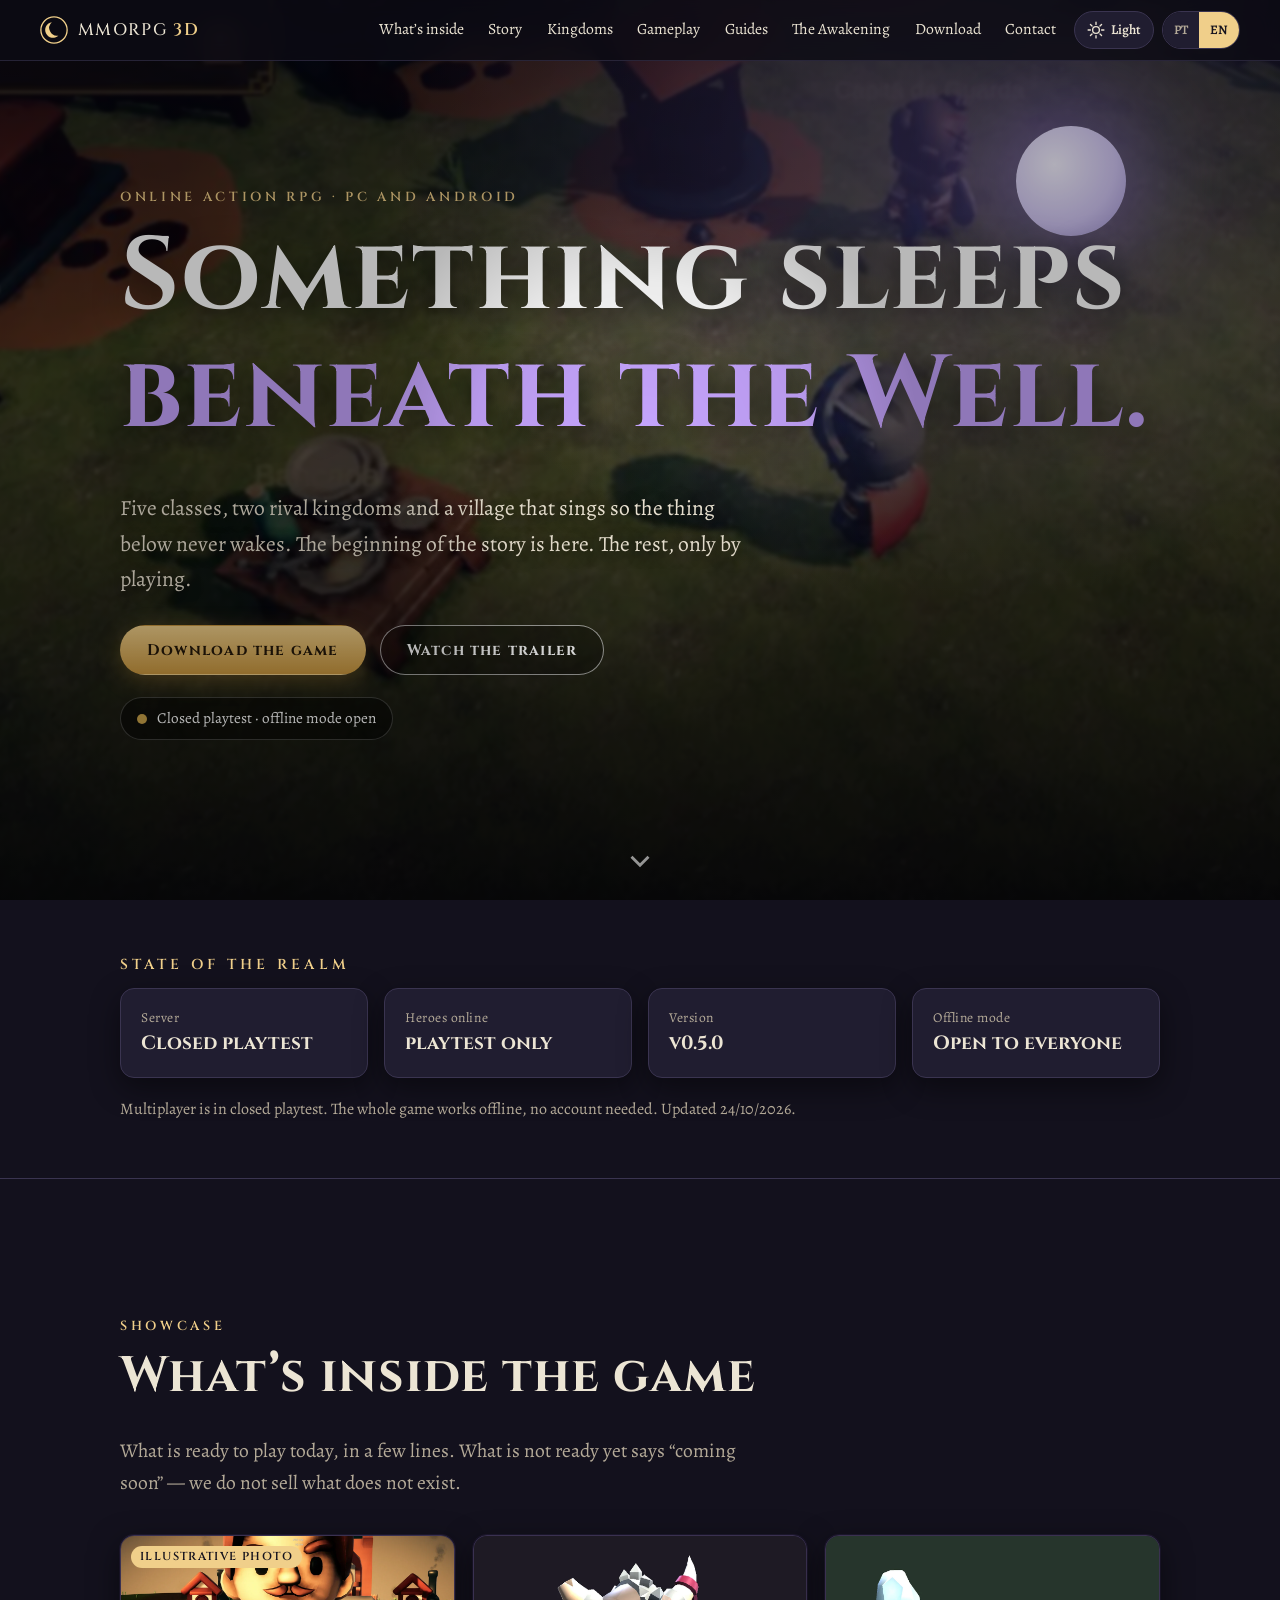
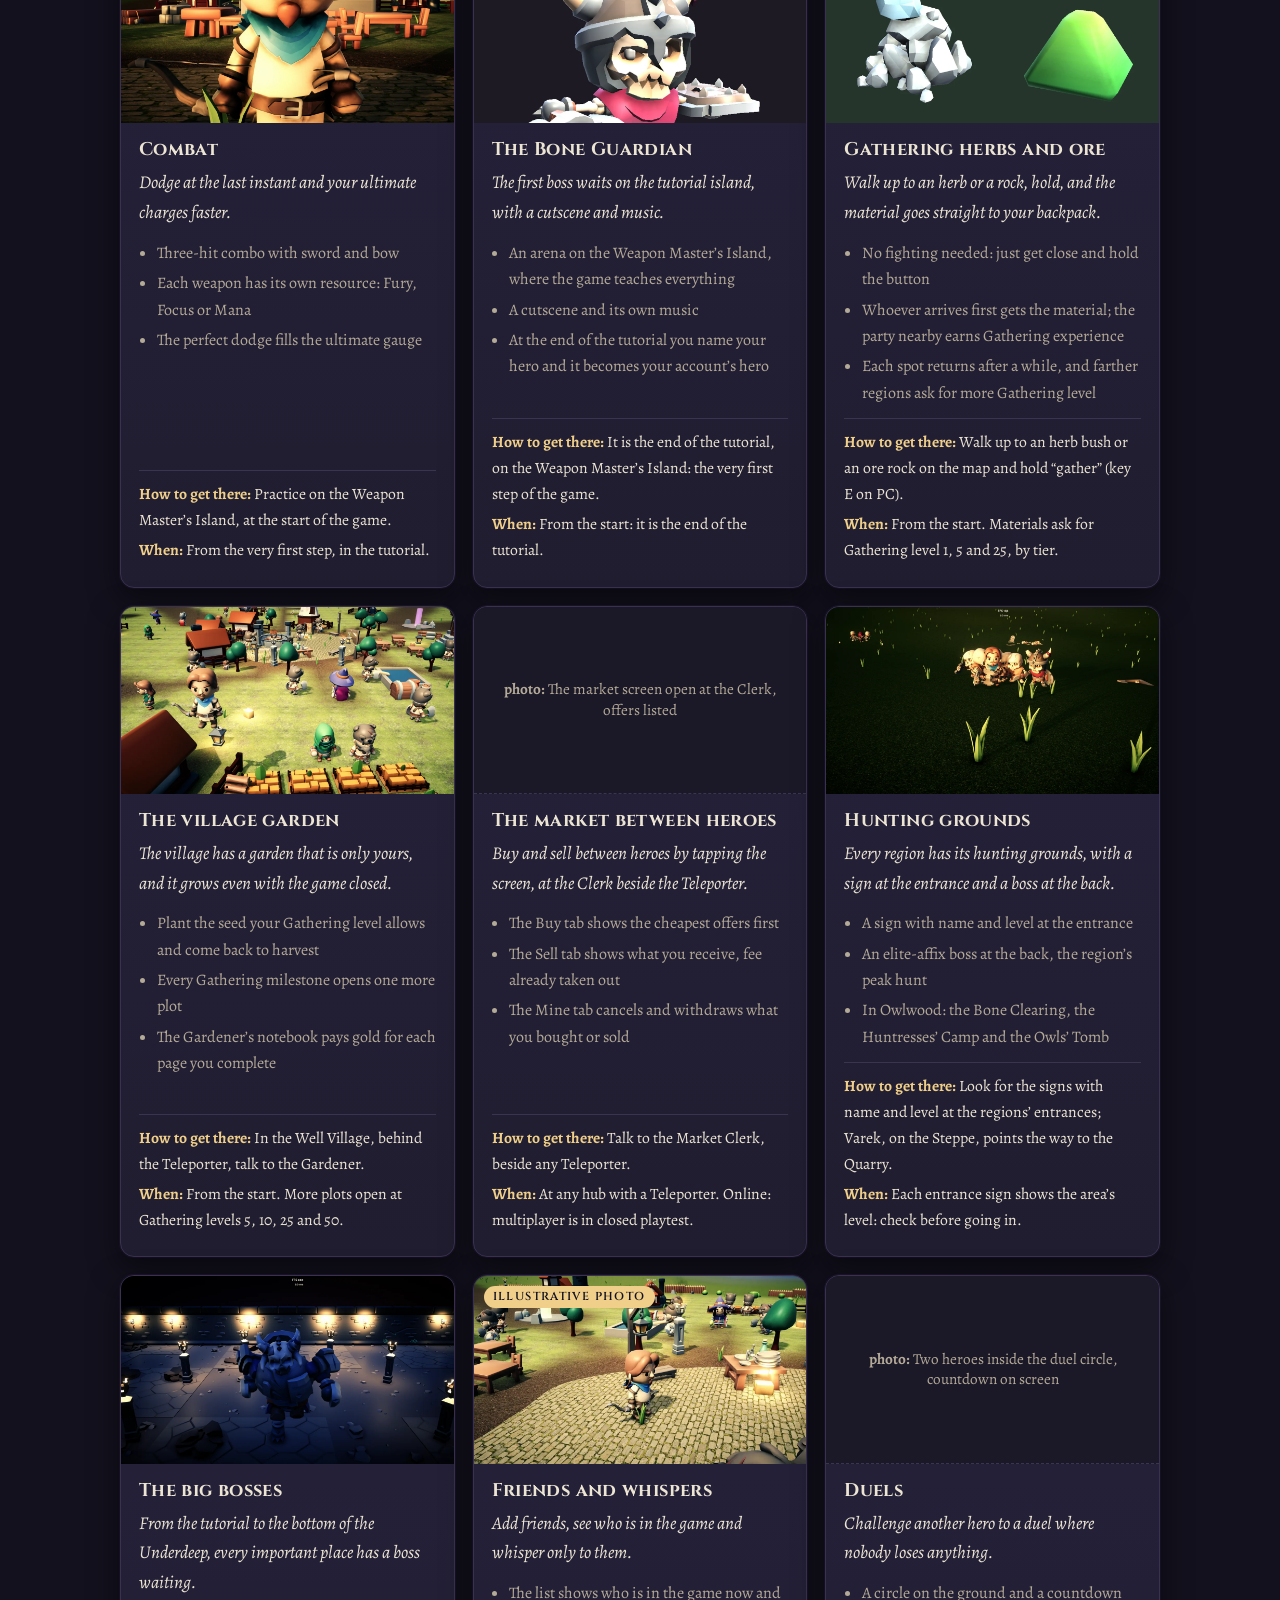
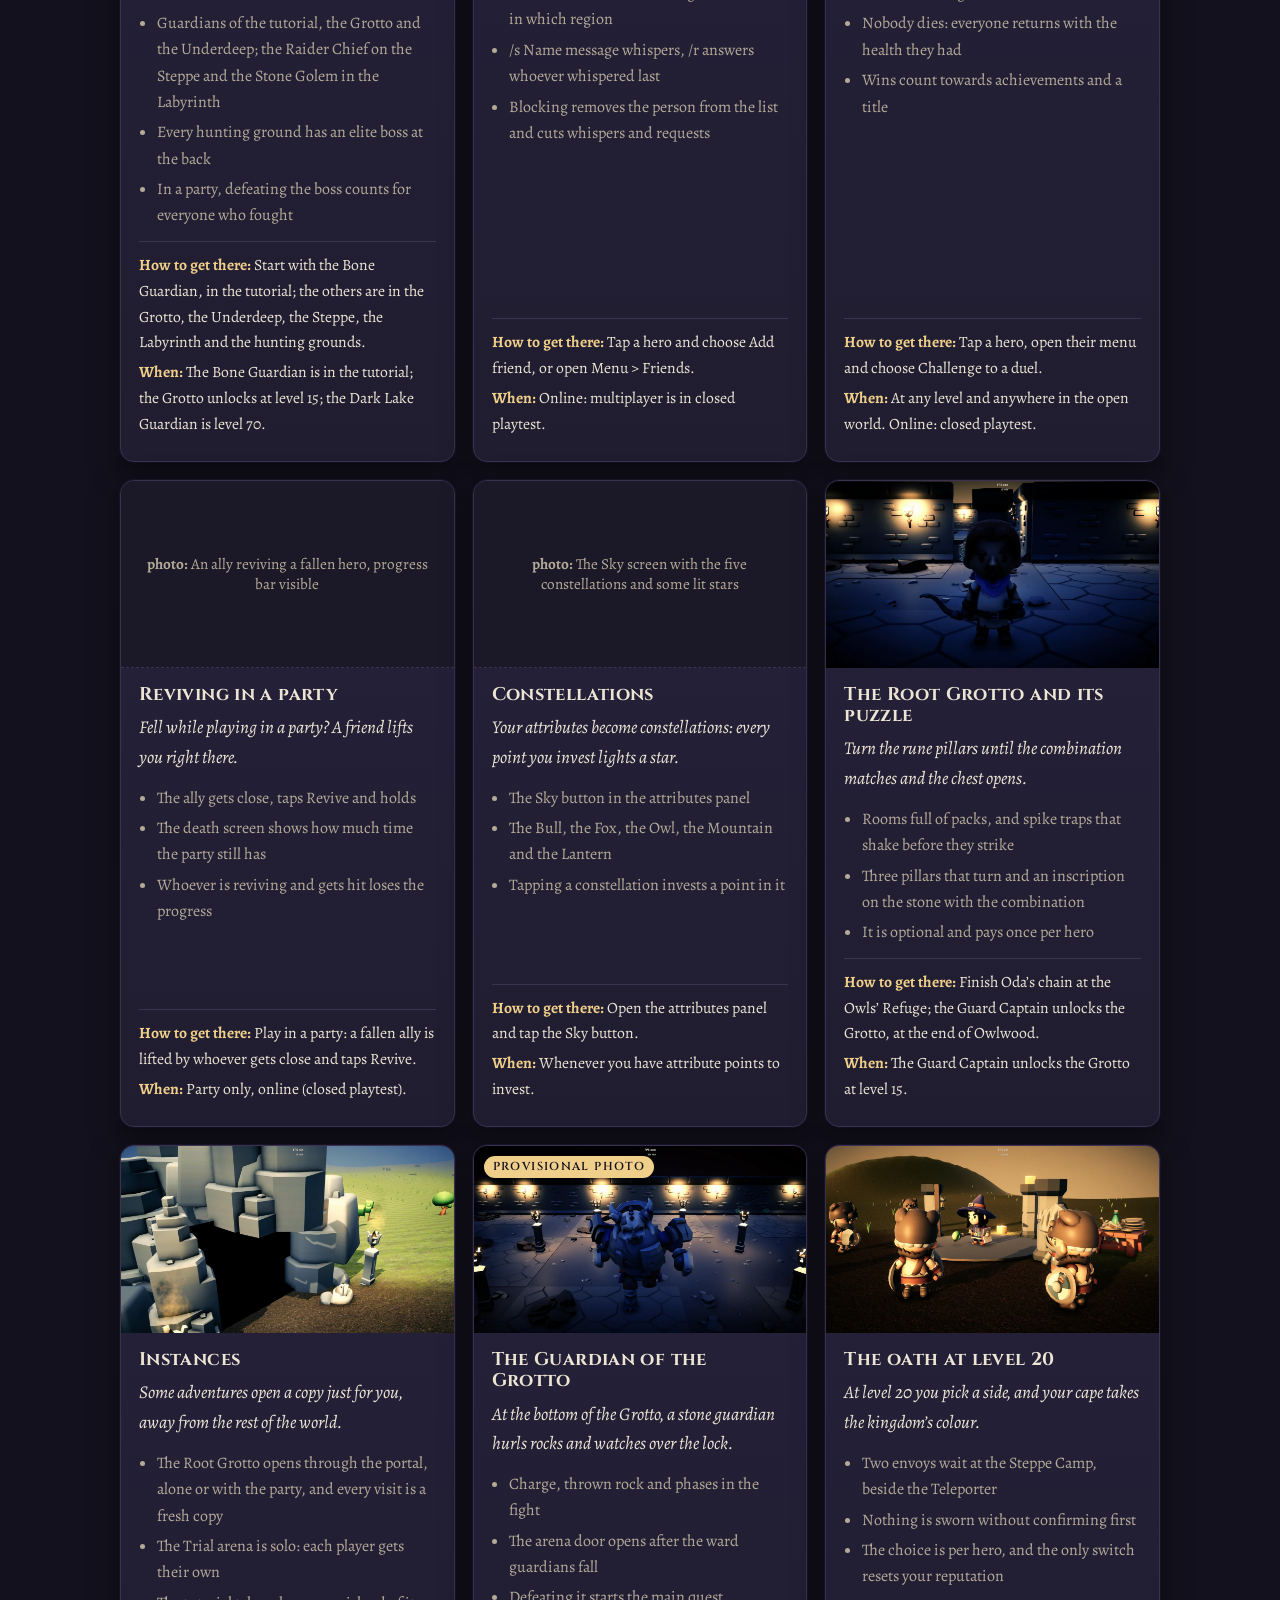
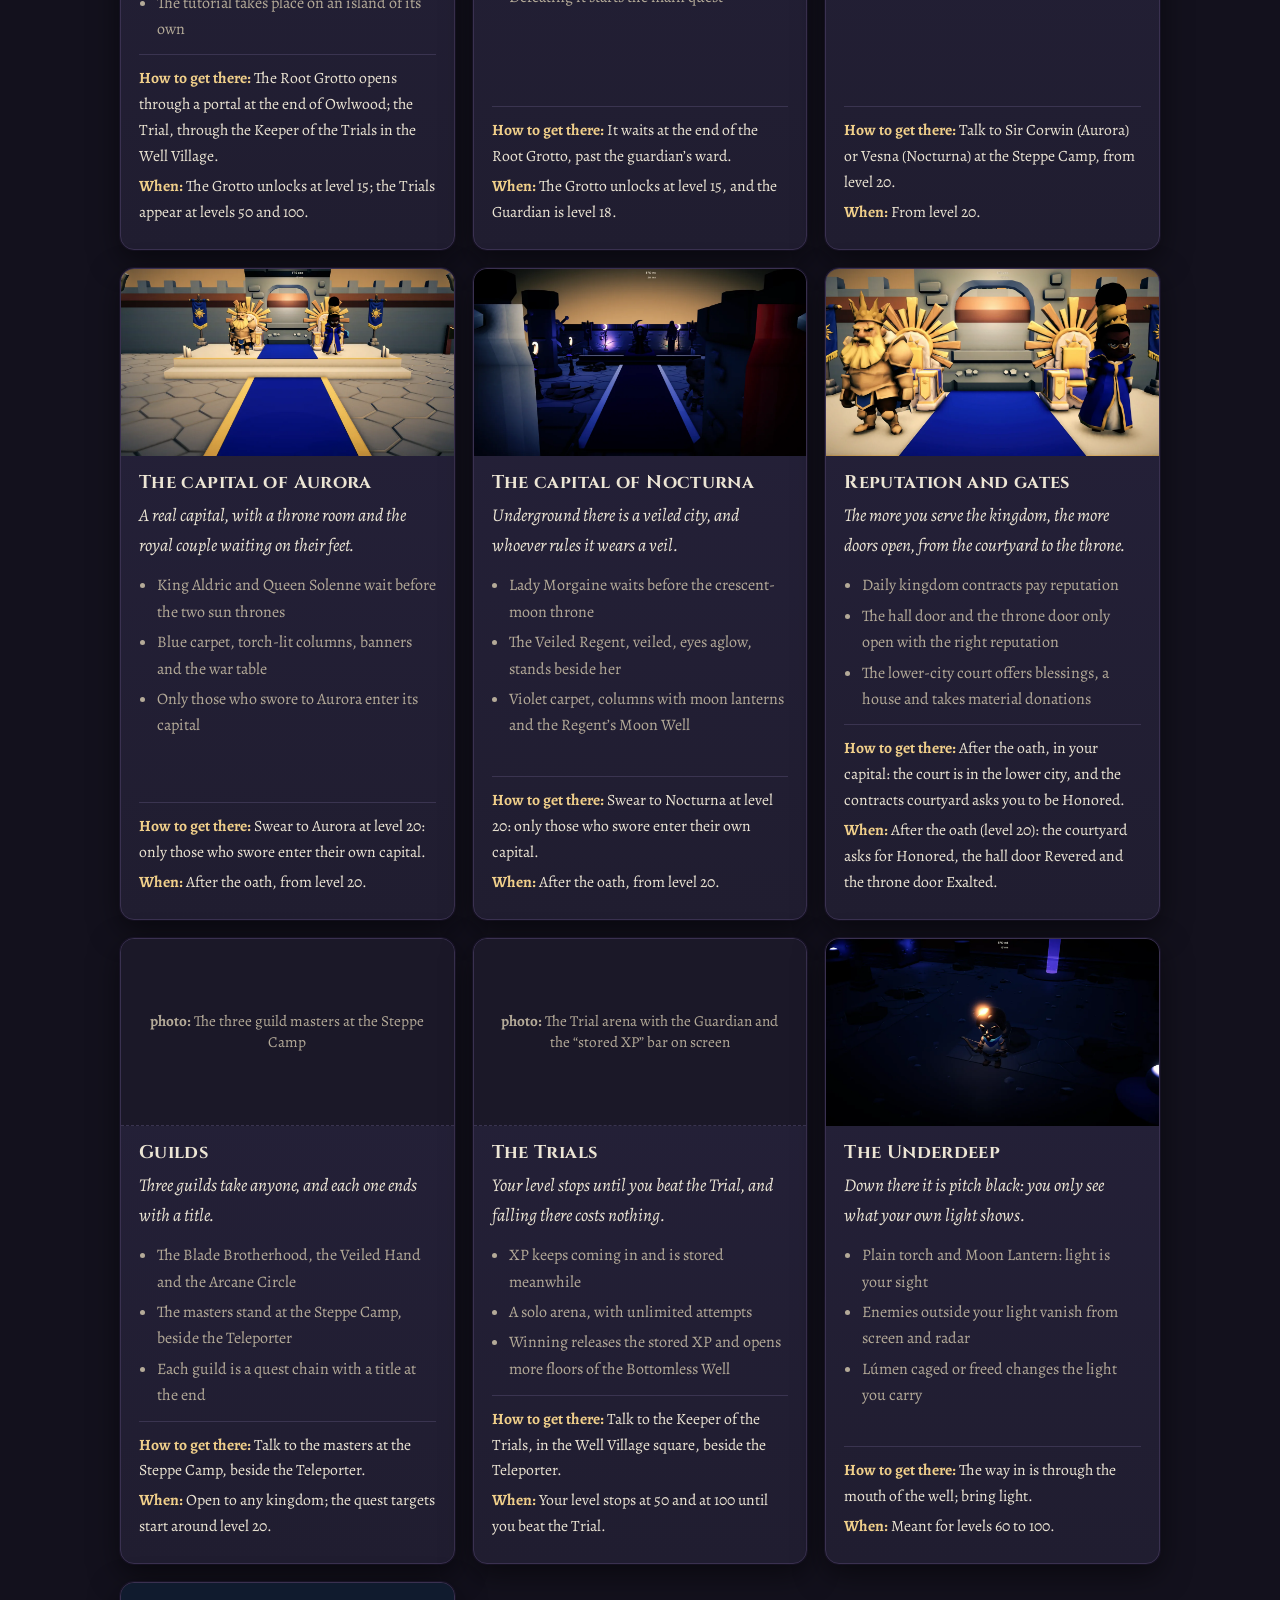
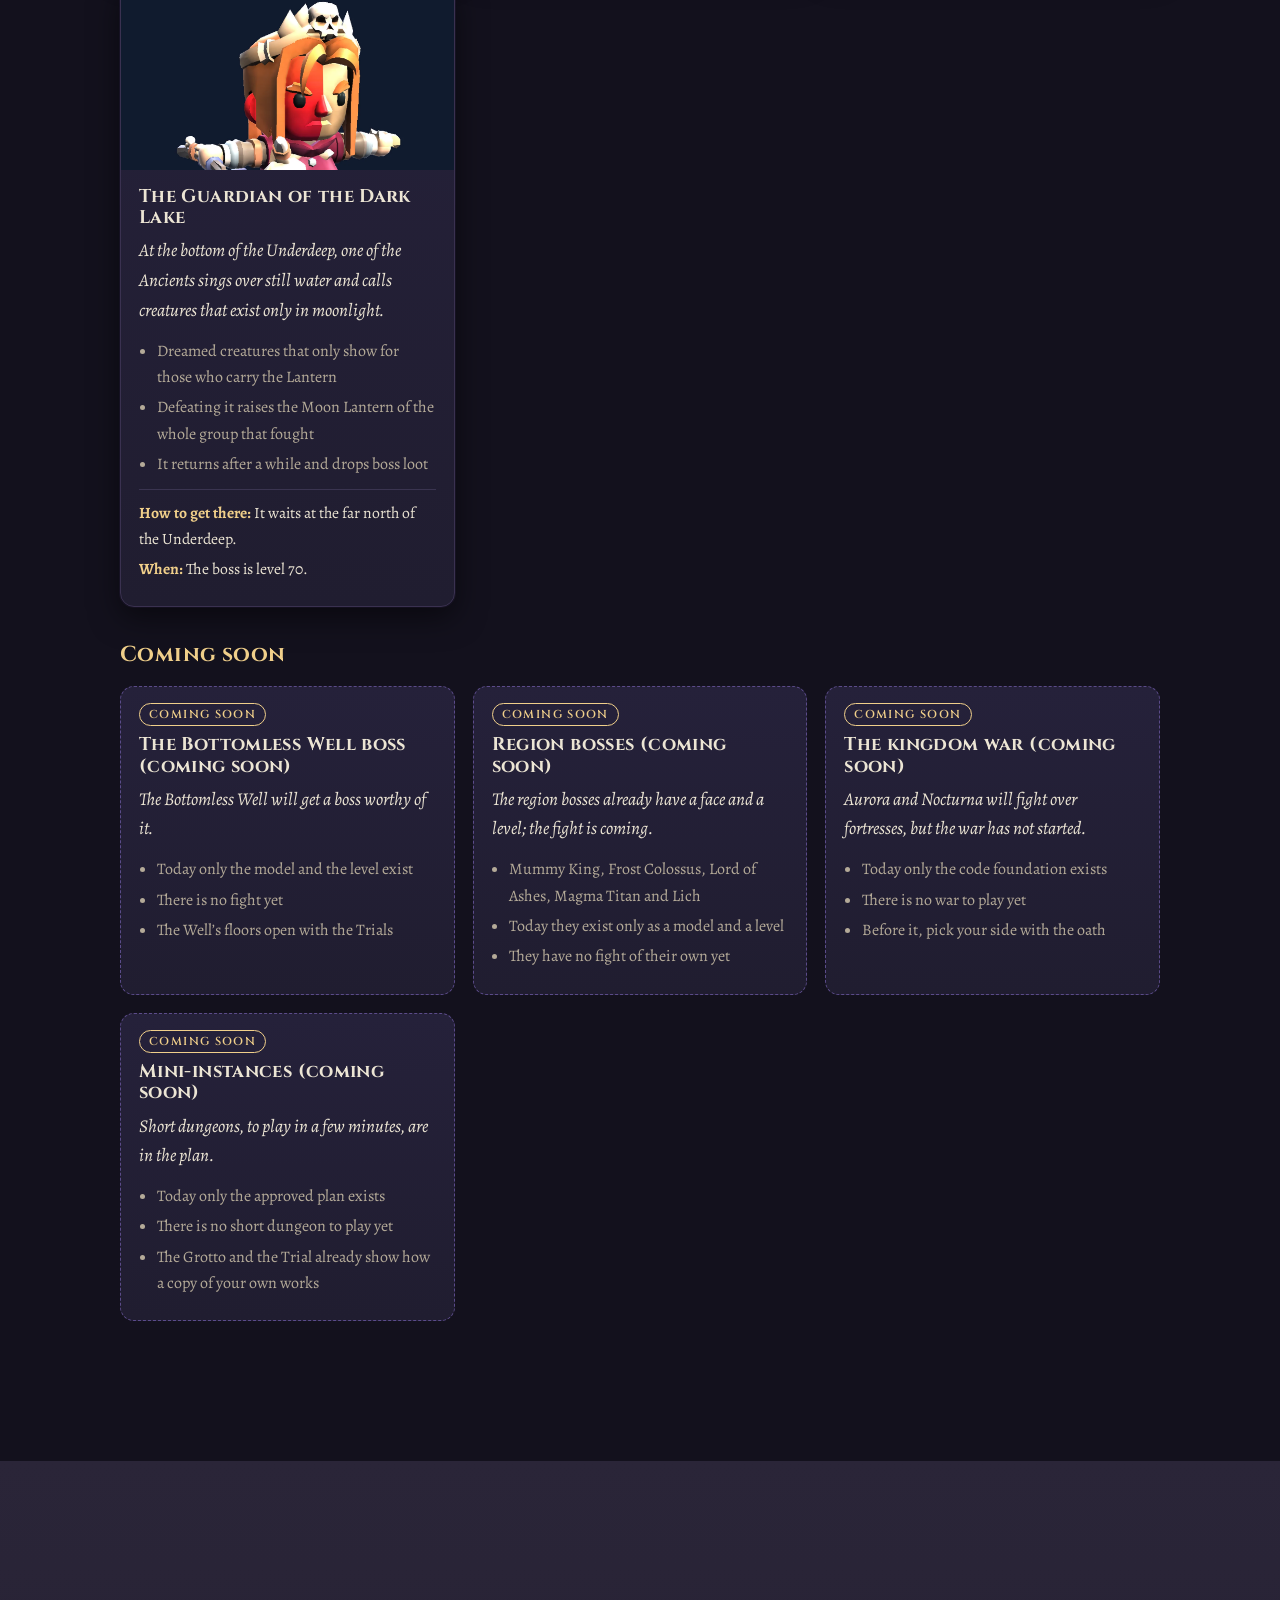
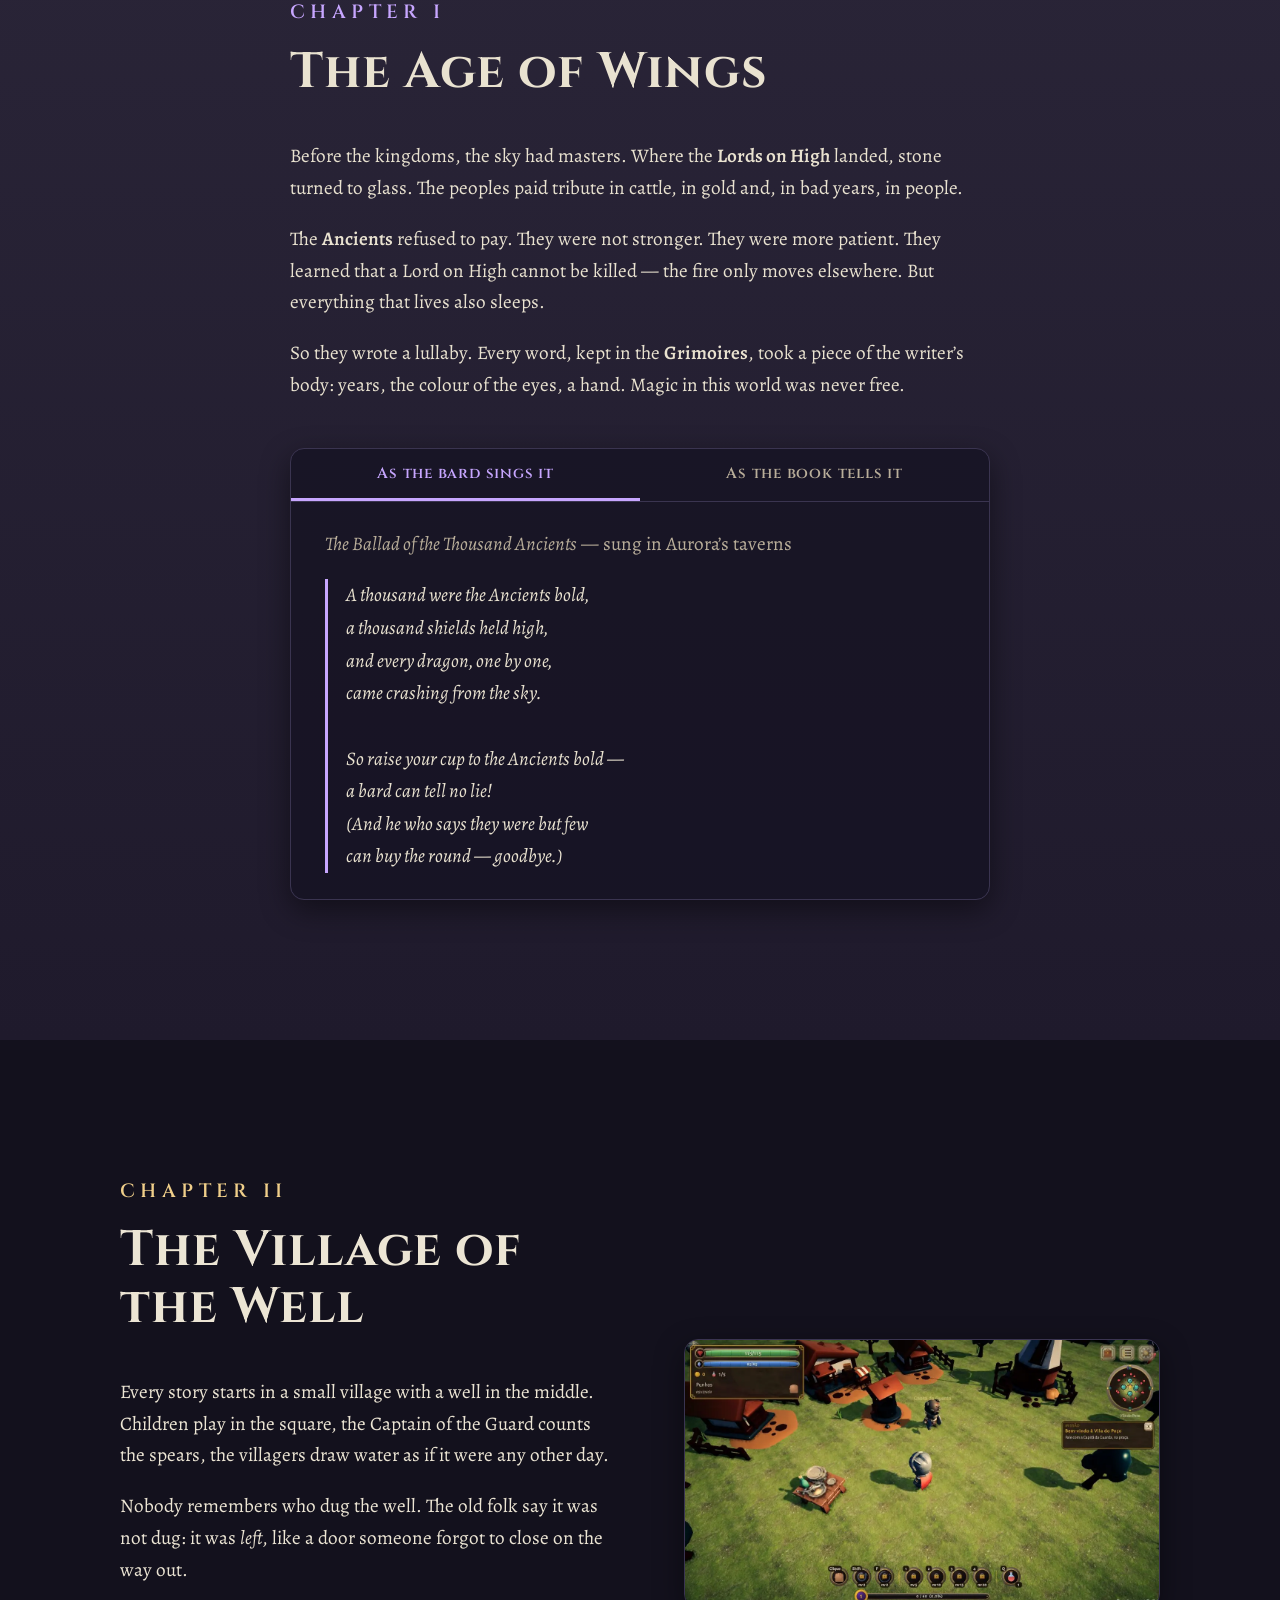
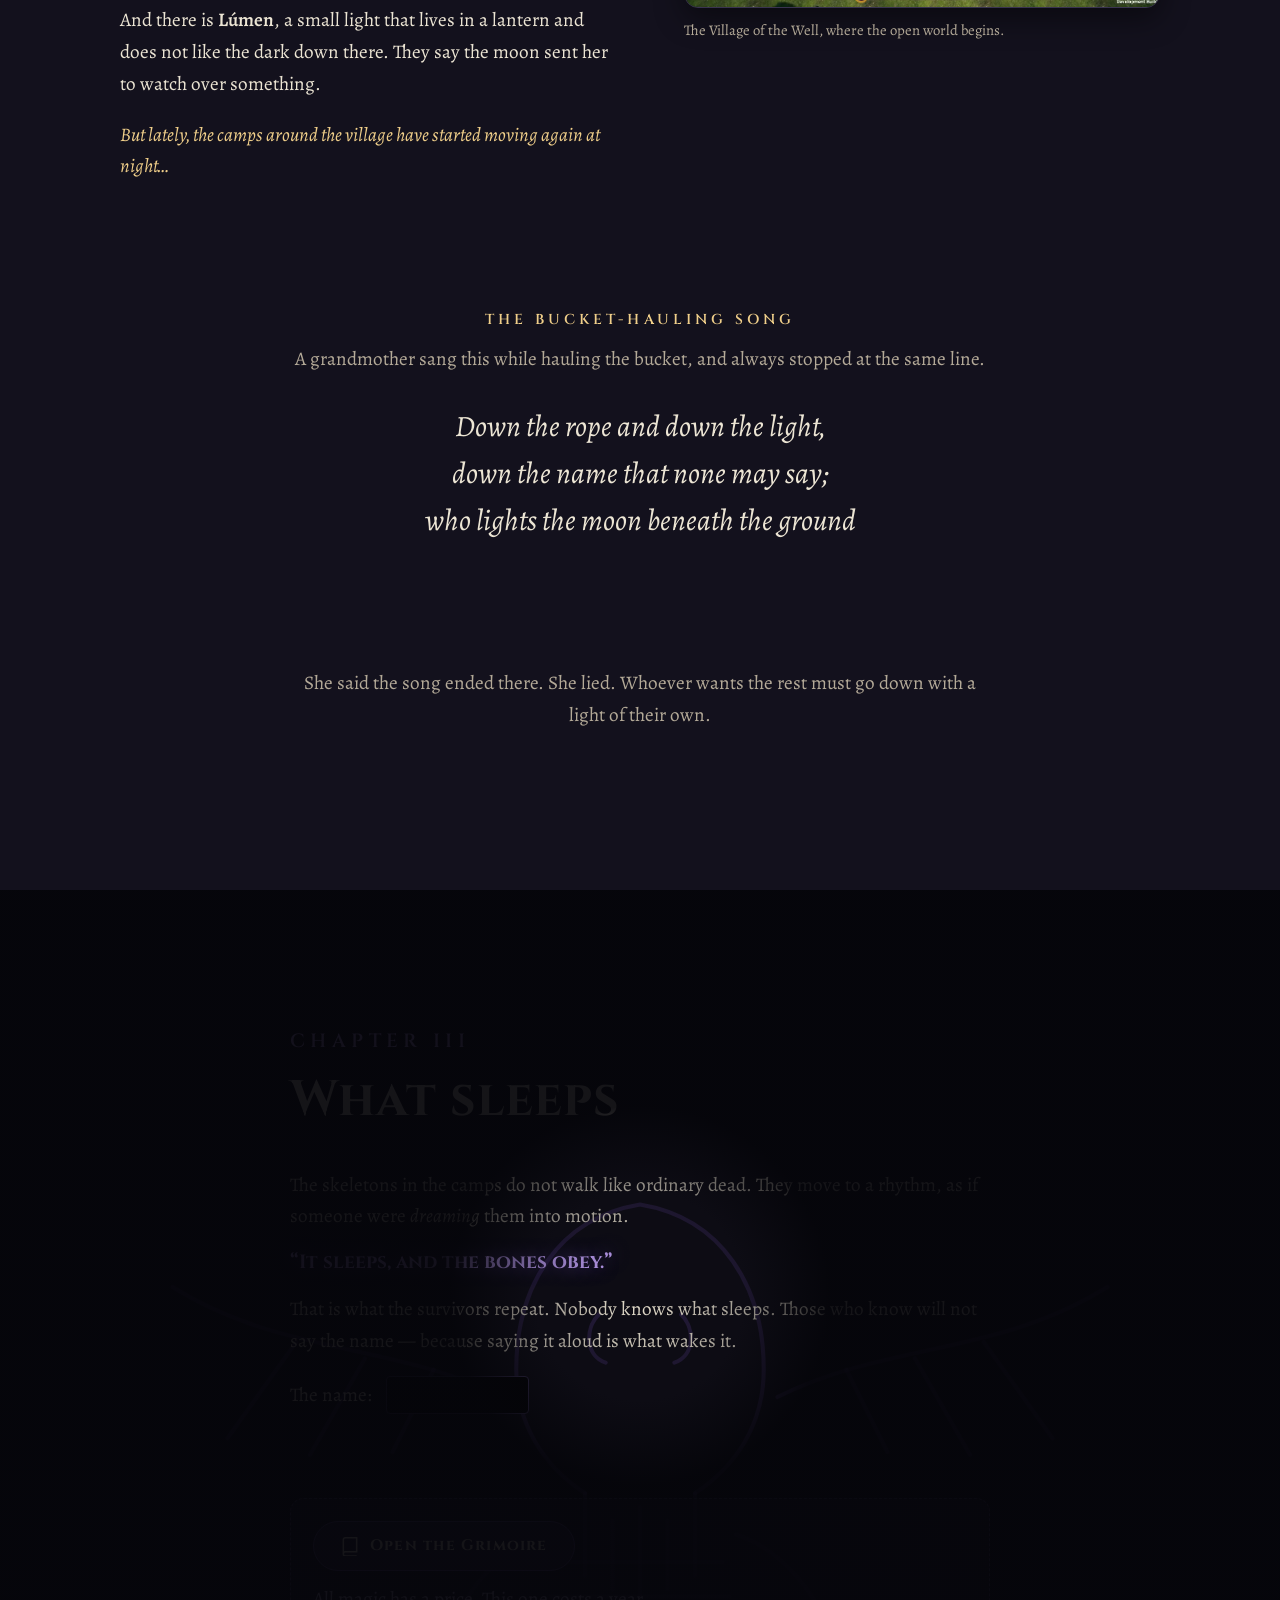
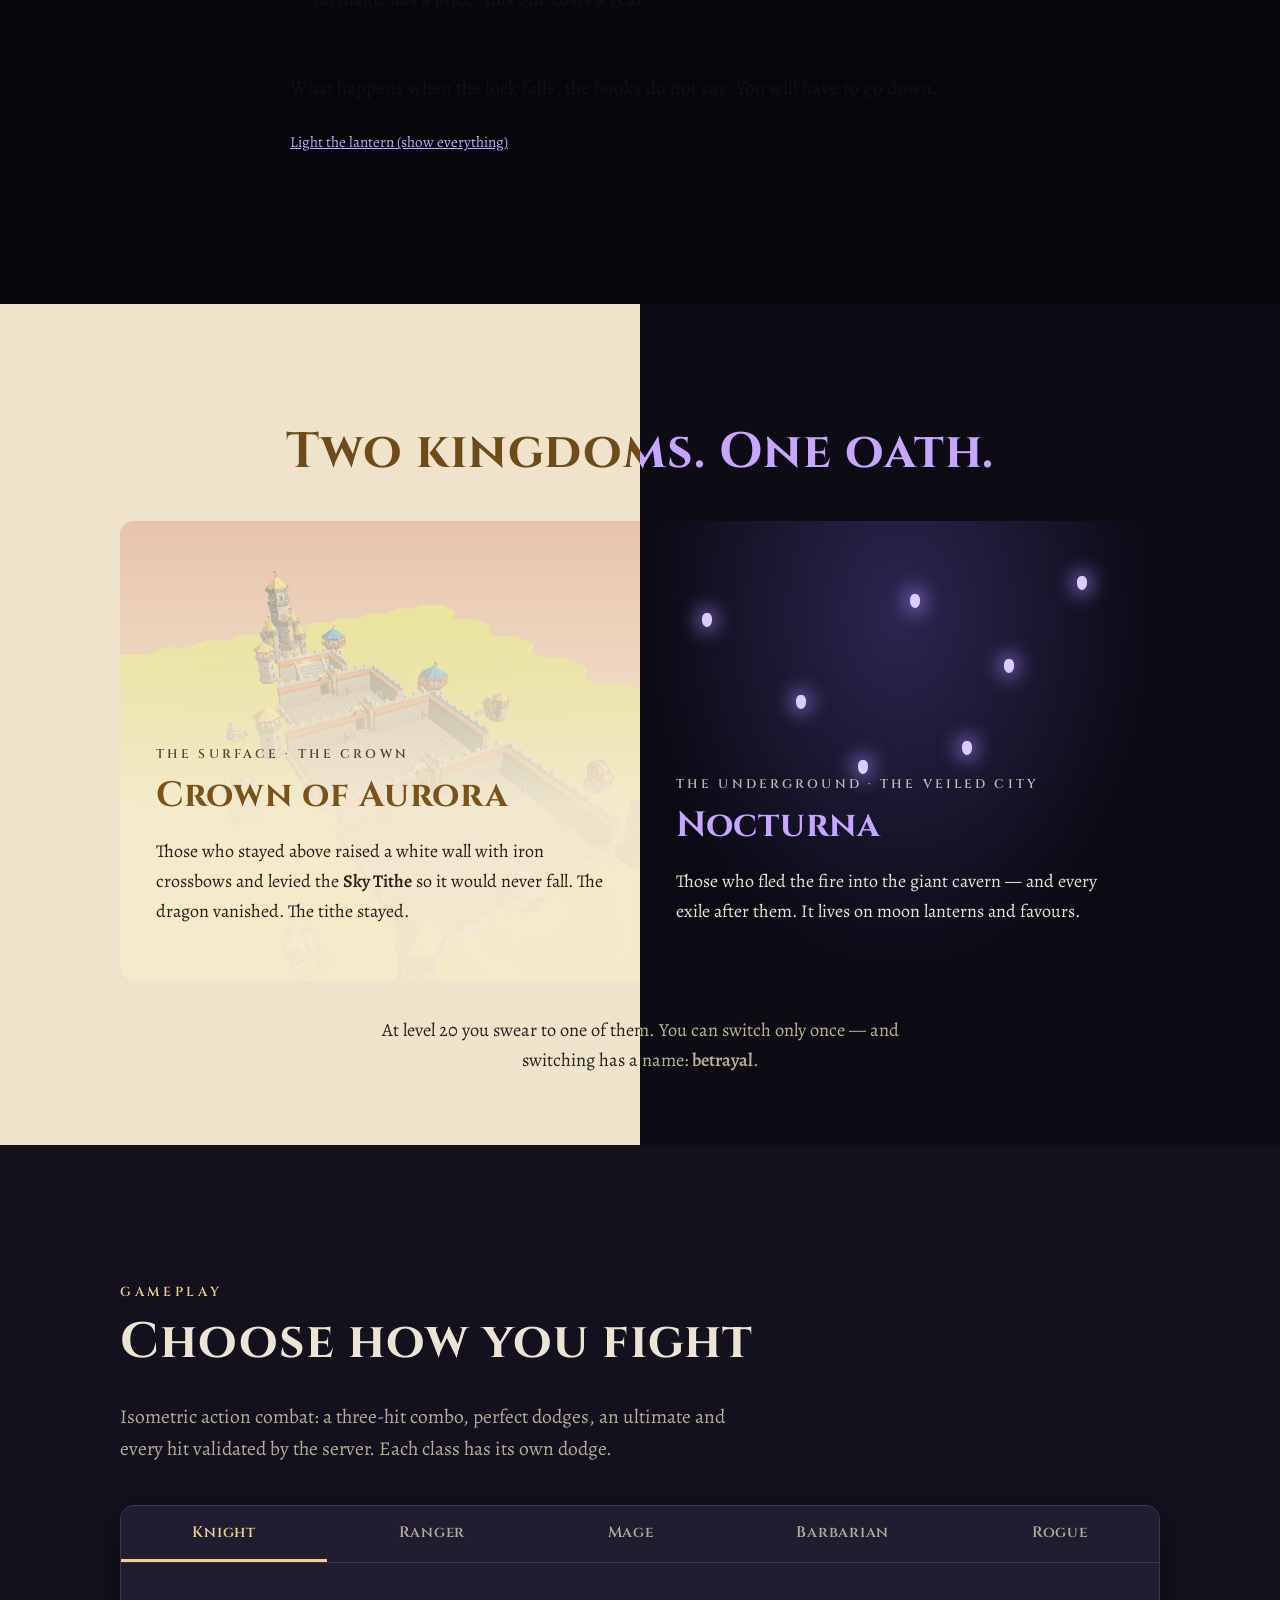
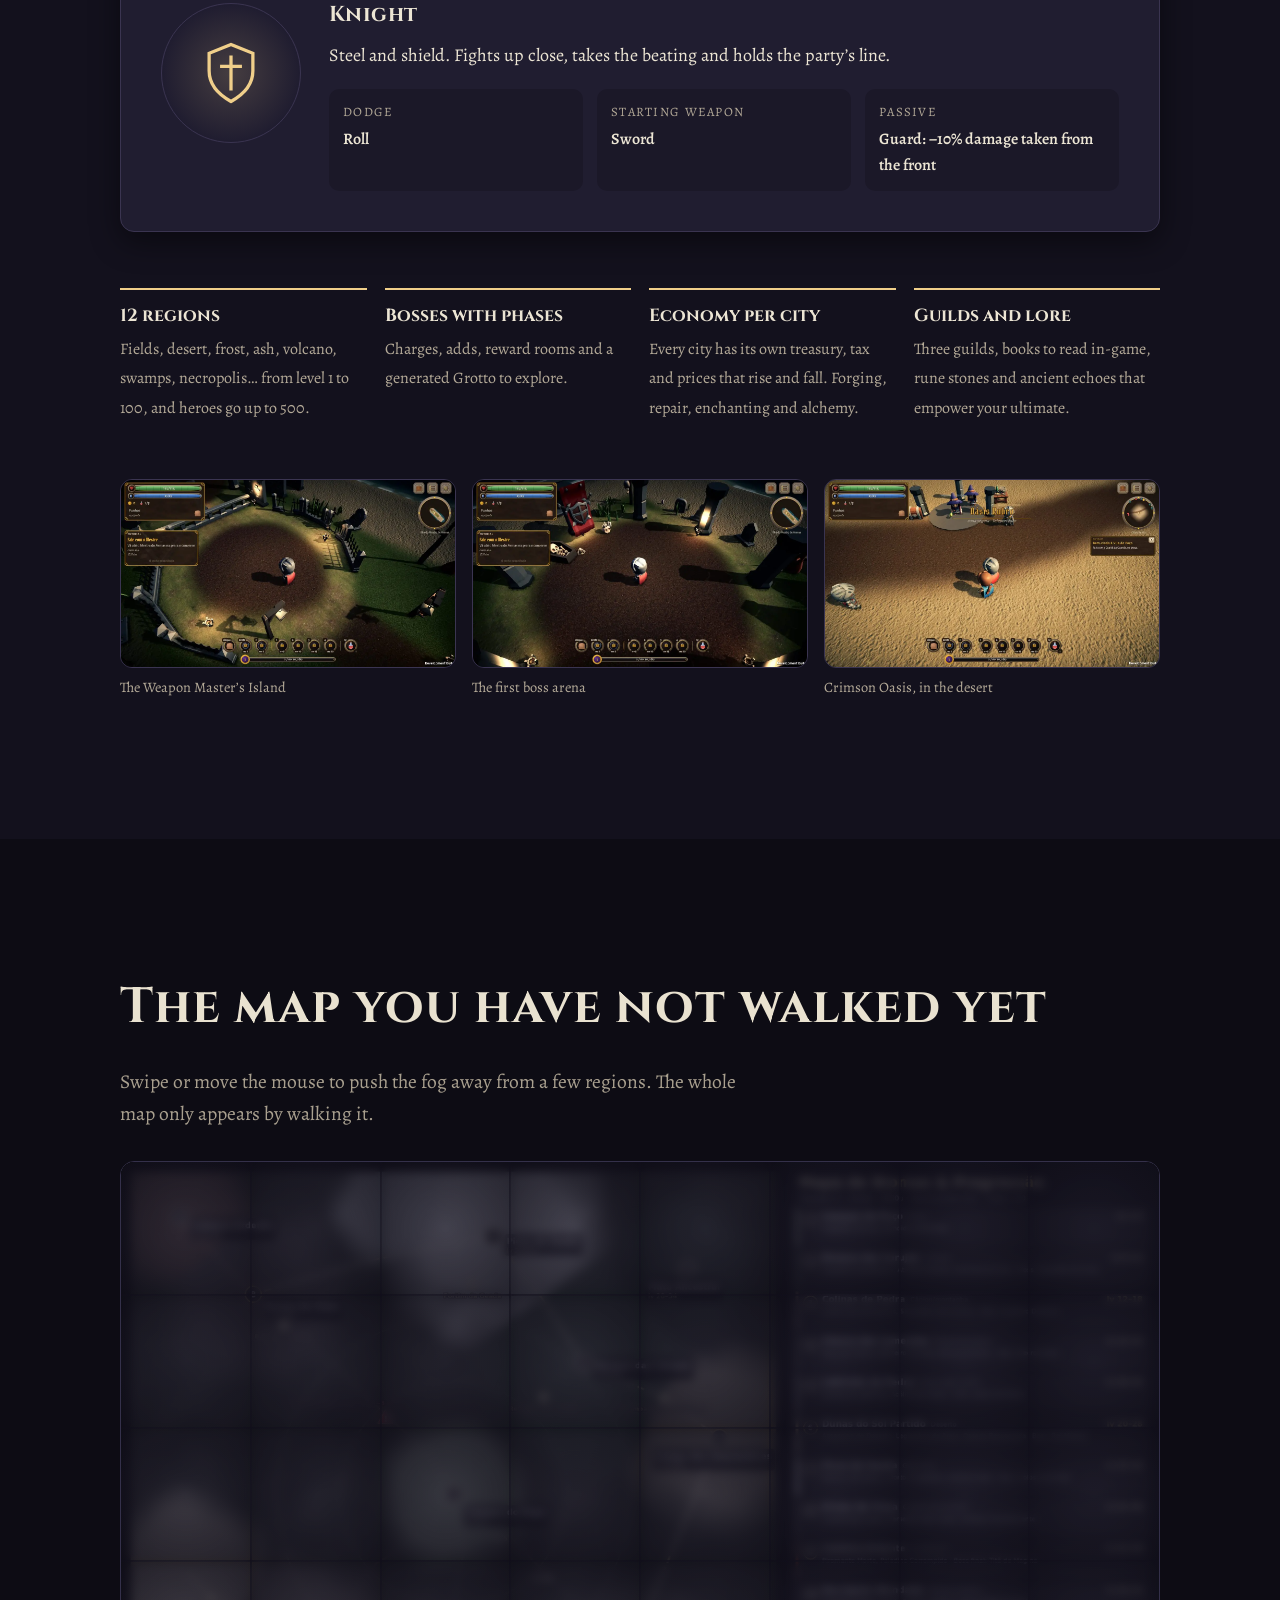
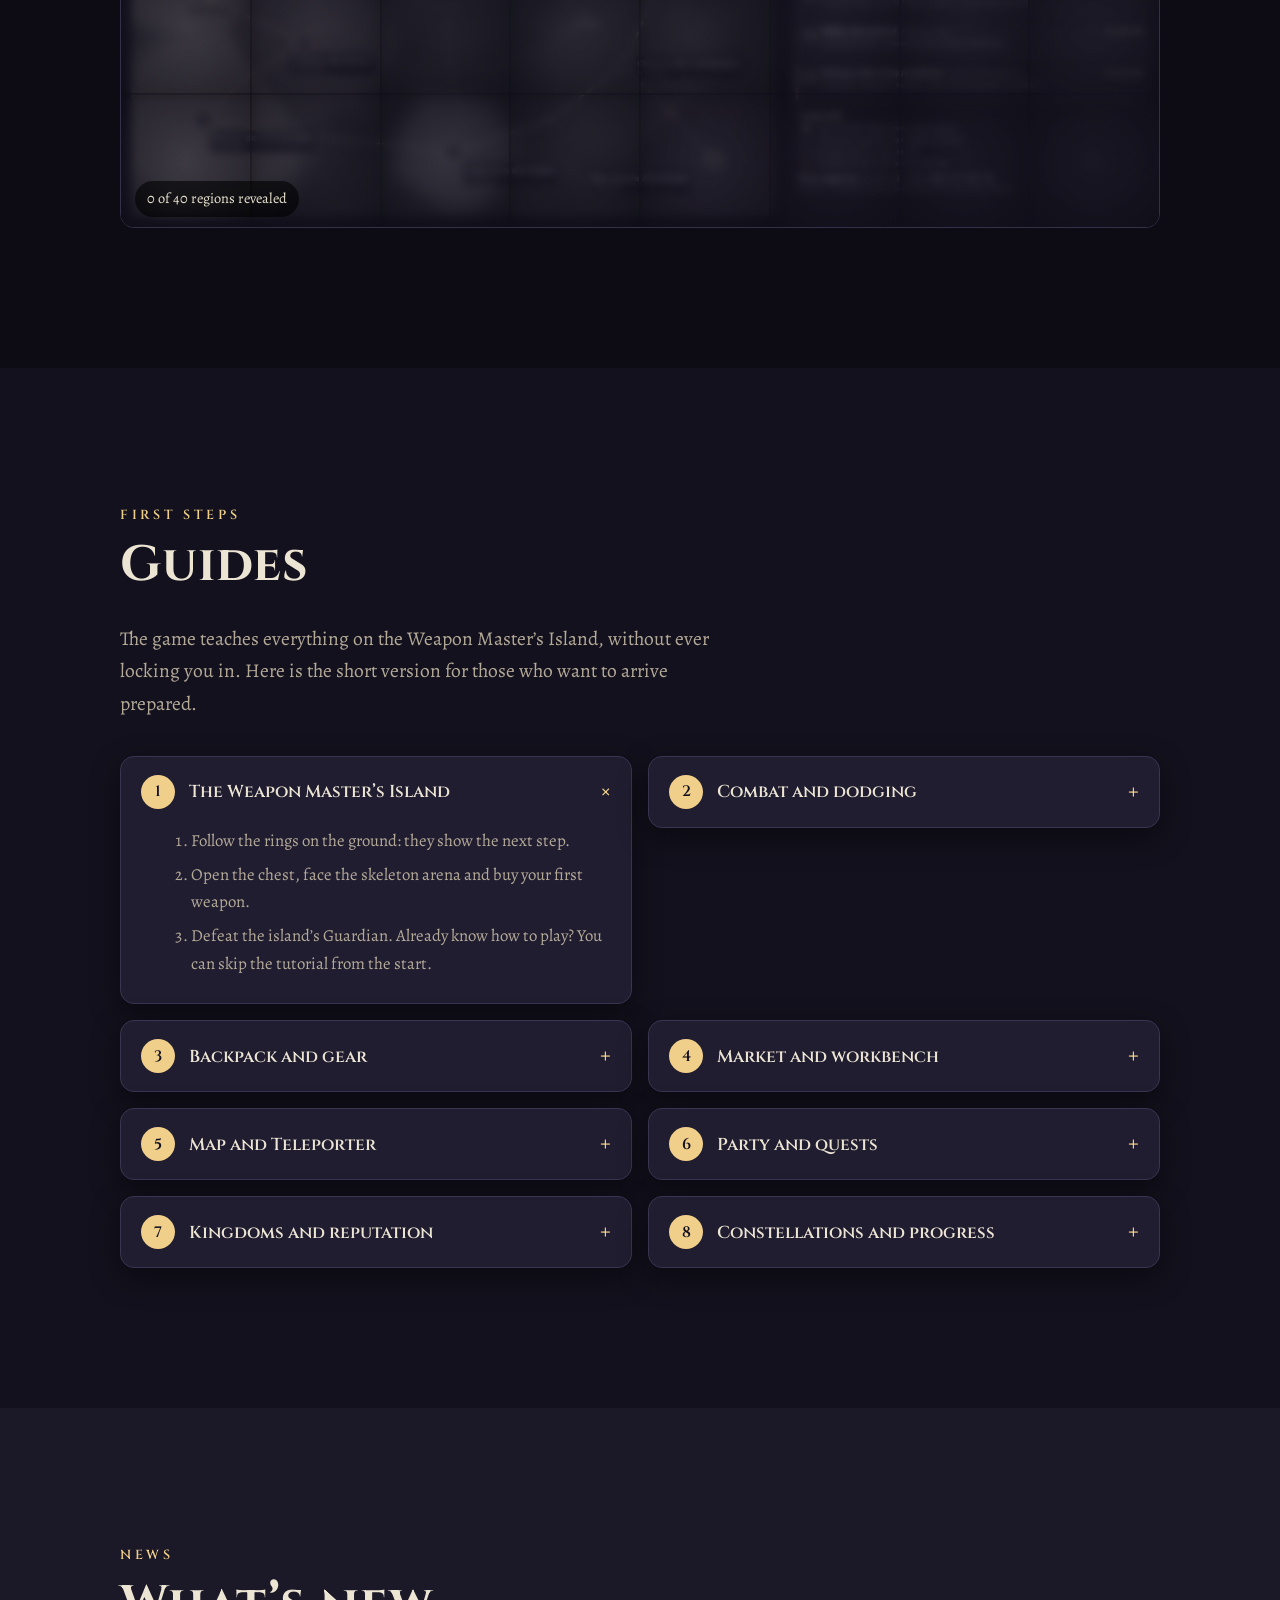
==== index.html @ bf6a7ee8 "site: sincroniza com o repo do jogo (2026-10-24 00:11)" ====
<!doctype html>
<html lang="pt-BR" data-modo="sombra">
<head>
<meta charset="utf-8">
<meta name="viewport" content="width=device-width, initial-scale=1">
<title>MMORPG 3D — Algo dorme sob o Poço</title>
<meta name="description" content="RPG online de ação para PC e Android. Cinco classes, dois reinos rivais e algo que dorme sob a Vila do Poço. Baixe e descubra o resto jogando.">
<meta property="og:title" content="MMORPG 3D — Algo dorme sob o Poço">
<meta property="og:description" content="Cinco classes, dois reinos, um mundo que não devia acordar. PC e Android.">
<meta property="og:image" content="img/mundo-vila.webp">
<meta property="og:type" content="website">
<meta name="theme-color" content="#14121c">
<link rel="icon" href="favicon.svg" type="image/svg+xml">
<link rel="preconnect" href="https://fonts.googleapis.com">
<link rel="preconnect" href="https://fonts.gstatic.com" crossorigin>
<link href="https://fonts.googleapis.com/css2?family=Cinzel:wght@500;700&family=Alegreya:ital,wght@0,400;0,600;1,400&display=swap" rel="stylesheet">
<link rel="stylesheet" href="css/style.css?v=20261017c">
<script>
  // tema e idioma antes do primeiro desenho (evita piscar)
  (function () {
    try {
      var t = localStorage.getItem('tema');
      if (t === 'luz' || t === 'sombra') document.documentElement.dataset.modo = t;
    } catch (e) {}
  })();
</script>
</head>
<body>
<a class="pular" href="#conteudo" data-i18n="skip">Pular para o conteúdo</a>

<!-- Lanterna da Lúmen: só aparece no modo Sombra -->
<div class="lanterna-global" aria-hidden="true"></div>

<header class="topo" id="topo">
  <a class="marca" href="#inicio" aria-label="MMORPG 3D — início">
    <svg class="marca-icone" viewBox="0 0 32 32" aria-hidden="true"><use href="#ico-lua"/></svg>
    <span>MMORPG <b>3D</b></span>
  </a>
  <nav class="menu" id="menu" aria-label="Seções">
    <a href="#vitrine" data-i18n="nav.vitrine">O que tem</a>
    <a href="#historia" data-i18n="nav.story">História</a>
    <a href="#reinos" data-i18n="nav.kingdoms">Reinos</a>
    <a href="#jogo" data-i18n="nav.game">Jogabilidade</a>
    <a href="#tutoriais" data-i18n="nav.tutorials">Tutoriais</a>
    <a href="#despertar" data-i18n="nav.awakening">O Despertar</a>
    <a href="#baixar" data-i18n="nav.download">Baixar</a>
    <a href="#contato" data-i18n="nav.contact">Contato</a>
  </nav>
  <div class="controles">
    <button class="btn-icone" id="btn-tema" type="button" aria-pressed="false" data-i18n-attr="aria-label:theme.label" aria-label="Alternar Luz e Sombra">
      <svg class="ico-sol" viewBox="0 0 24 24" aria-hidden="true"><circle cx="12" cy="12" r="4.5"/><path d="M12 1.5v3M12 19.5v3M1.5 12h3M19.5 12h3M4.6 4.6l2.1 2.1M17.3 17.3l2.1 2.1M4.6 19.4l2.1-2.1M17.3 6.7l2.1-2.1"/></svg>
      <svg class="ico-lua" viewBox="0 0 24 24" aria-hidden="true"><path d="M20 14.5A8.5 8.5 0 0 1 9.5 4a8.5 8.5 0 1 0 10.5 10.5z"/></svg>
      <span class="btn-tema-txt" data-i18n="theme.dark">Sombra</span>
    </button>
    <div class="idioma" role="group" aria-label="Idioma / Language">
      <button type="button" data-lang="pt" aria-pressed="true">PT</button>
      <button type="button" data-lang="en" aria-pressed="false">EN</button>
    </div>
    <button class="btn-icone btn-menu" id="btn-menu" type="button" aria-expanded="false" aria-controls="menu" data-i18n-attr="aria-label:nav.open" aria-label="Abrir menu">
      <svg viewBox="0 0 24 24" aria-hidden="true"><path d="M3 6h18M3 12h18M3 18h18"/></svg>
    </button>
  </div>
</header>

<main id="conteudo">

<!-- ===================== HERO (LUZ) ===================== -->
<section class="hero" id="inicio">
  <div class="hero-fundo" aria-hidden="true">
    <img src="img/hero-vila.webp" alt="" fetchpriority="high" width="1440" height="765">
  </div>
  <div class="hero-ceu" aria-hidden="true"><span class="hero-lua"></span></div>
  <div class="hero-txt">
    <p class="sobretitulo" data-i18n="hero.kicker">RPG online de ação · PC e Android</p>
    <h1 class="hero-titulo">
      <span data-i18n="hero.title1">Algo dorme</span>
      <span class="hero-titulo-2" data-i18n="hero.title2">sob o Poço.</span>
    </h1>
    <p class="hero-sub" data-i18n="hero.sub">Cinco classes, dois reinos rivais e uma vila que canta para não acordar o que está lá embaixo. O começo da história está aqui. O resto, só jogando.</p>
    <div class="hero-acoes">
      <a class="btn btn-ouro" href="#baixar" data-i18n="hero.cta">Baixar o jogo</a>
      <a class="btn btn-fantasma" href="#despertar" data-i18n="hero.trailer">Ver o trailer</a>
    </div>
    <a class="selo-status" href="#status" id="selo-status">
      <span class="ponto" aria-hidden="true"></span>
      <span id="selo-status-txt" data-i18n="status.loading">Consultando o servidor…</span>
    </a>
  </div>
  <a class="rolar" href="#status" data-i18n-attr="aria-label:hero.scroll" aria-label="Descer">
    <svg viewBox="0 0 24 24" aria-hidden="true"><path d="M6 9l6 6 6-6"/></svg>
  </a>
</section>

<!-- ===================== STATUS ===================== -->
<section class="secao luz faixa-status" id="status" aria-labelledby="status-titulo">
  <div class="caixa">
    <h2 class="titulo-pequeno" id="status-titulo" data-i18n="status.title">Estado do reino</h2>
    <div class="status-grade">
      <div class="status-card">
        <span class="status-rotulo" data-i18n="status.server">Servidor</span>
        <strong id="st-servidor">—</strong>
      </div>
      <div class="status-card">
        <span class="status-rotulo" data-i18n="status.players">Heróis online</span>
        <strong id="st-jogadores">—</strong>
      </div>
      <div class="status-card">
        <span class="status-rotulo" data-i18n="status.version">Versão</span>
        <strong id="st-versao">—</strong>
      </div>
      <div class="status-card">
        <span class="status-rotulo" data-i18n="status.offline">Modo offline</span>
        <strong data-i18n="status.offlineOk">Liberado para todos</strong>
      </div>
    </div>
    <p class="status-nota" id="st-nota" data-i18n="status.note">O multiplayer está em playtest fechado. O jogo inteiro funciona offline, sem conta.</p>
  </div>
</section>

<!-- ===================== O QUE TEM NO JOGO (cards de site/data/vitrine.json, gerado dos miniguias) ===================== -->
<section class="secao luz" id="vitrine" aria-labelledby="vt-titulo">
  <div class="caixa">
    <p class="capitulo-num" data-i18n="vt.kicker">Vitrine</p>
    <h2 id="vt-titulo" data-i18n="vt.title">O que tem no jogo</h2>
    <p class="lead" data-i18n="vt.lead">O que já dá para jogar hoje, em poucas linhas. O que ainda não está pronto aparece como “em breve”: a gente não vende o que não existe.</p>
    <div class="vt-grade" id="vt-grade" aria-live="polite"></div>
    <p class="vt-erro" id="vt-erro" hidden></p>
  </div>
</section>

<!-- ===================== CAP. I — A IDADE DAS ASAS (LUZ → SOMBRA) ===================== -->
<section class="secao capitulo cap-asas" id="historia" aria-labelledby="cap1-titulo">
  <div class="ceu-cap1" aria-hidden="true"></div>
  <div class="caixa estreita">
    <p class="capitulo-num" data-i18n="ch1.num">Capítulo I</p>
    <h2 id="cap1-titulo" data-i18n="ch1.title">A Idade das Asas</h2>
    <p class="aparece" data-i18n="ch1.p1">Antes dos reinos, o céu tinha donos. Os <b>Senhores do Alto</b> pousavam e a pedra virava vidro. Os povos pagavam tributo em gado, em ouro e, nos anos ruins, em gente.</p>
    <p class="aparece" data-i18n="ch1.p2">Os <b>Antigos</b> se recusaram a pagar. Não eram mais fortes. Eram mais pacientes. Descobriram que um Senhor do Alto não se mata — o fogo só muda de lugar. Mas tudo o que vive também dorme.</p>
    <p class="aparece" data-i18n="ch1.p3">Então escreveram uma canção de ninar. Cada palavra, guardada nos <b>Grimórios</b>, cobrou de quem escreveu um pedaço do corpo: anos, a cor dos olhos, a mão. A magia deste mundo nunca foi de graça.</p>

    <!-- Bardo × Livro -->
    <div class="duas-versoes" id="versoes">
      <div class="versoes-abas" role="tablist" aria-label="Duas versões da mesma história">
        <button role="tab" id="aba-bardo" aria-controls="painel-bardo" aria-selected="true" data-i18n="ch1.bardTab">Como canta o bardo</button>
        <button role="tab" id="aba-livro" aria-controls="painel-livro" aria-selected="false" tabindex="-1" data-i18n="ch1.bookTab">Como conta o livro</button>
      </div>
      <div class="versao versao-bardo" role="tabpanel" id="painel-bardo" aria-labelledby="aba-bardo">
        <p class="versao-fonte" data-i18n="ch1.bardSrc"><i>A Balada dos Mil Antigos</i> — cantada nas tavernas de Aurora</p>
        <blockquote class="quadra" data-i18n="ch1.bard">Eram mil os velhos bravos,<br>mil escudos, mil canções,<br>e o céu, que ardia em asas,<br>viu cair os seus dragões.<br><br>Ergue o copo aos mil Antigos,<br>que o bardo não sabe mentir!<br>(E quem diz que eram só poucos<br>paga a rodada e vai dormir.)</blockquote>
      </div>
      <div class="versao versao-livro" role="tabpanel" id="painel-livro" aria-labelledby="aba-livro" hidden>
        <p class="versao-fonte" data-i18n="ch1.bookSrc">Dos livros da Vila do Poço</p>
        <p data-i18n="ch1.book">Os Antigos eram poucos e pacientes, e não mataram dragão nenhum. Fizeram eles dormirem — e pagaram com o próprio corpo.</p>
        <p class="versao-dica" data-i18n="ch1.bookHint">No jogo, cada balada tem um livro par. Quem junta os dois descobre o que realmente aconteceu.</p>
      </div>
    </div>
  </div>
</section>

<!-- ===================== CAP. II — A VILA DO POÇO (LUZ) ===================== -->
<section class="secao luz capitulo cap-vila" aria-labelledby="cap2-titulo">
  <div class="caixa duas-colunas">
    <div>
      <p class="capitulo-num" data-i18n="ch2.num">Capítulo II</p>
      <h2 id="cap2-titulo" data-i18n="ch2.title">A Vila do Poço</h2>
      <p class="aparece" data-i18n="ch2.p1">Toda história começa numa vila pequena com um poço no meio. As crianças brincam na praça, a Capitã da Guarda conta as lanças, os moradores puxam água como se fosse um dia qualquer.</p>
      <p class="aparece" data-i18n="ch2.p2">Ninguém lembra quem cavou o poço. Os velhos dizem que ele não foi cavado: foi <i>deixado</i>, como uma porta que alguém esqueceu aberta ao ir embora.</p>
      <p class="aparece" data-i18n="ch2.p3">E há a <b>Lúmen</b>, uma luz pequena que mora numa lanterna e não gosta do escuro de lá de baixo. Dizem que a lua mandou ela para vigiar alguma coisa.</p>
      <p class="aparece gancho" data-i18n="ch2.hook">Mas, de uns tempos para cá, os acampamentos ao redor da vila voltaram a se mover à noite…</p>
    </div>
    <figure class="moldura">
      <img src="img/mundo-vila.webp" alt="A Vila do Poço ao entardecer, com casas de madeira e o poço no centro" data-i18n-attr="alt:ch2.imgAlt" loading="lazy" width="1280" height="720">
      <figcaption data-i18n="ch2.cap">A Vila do Poço, ponto de partida do mundo aberto.</figcaption>
    </figure>
  </div>

  <!-- Canção do Poço: verso a verso -->
  <div class="caixa estreita cancao" aria-labelledby="cancao-titulo">
    <h3 id="cancao-titulo" class="titulo-pequeno" data-i18n="song.title">A canção de puxar balde</h3>
    <p class="cancao-intro" data-i18n="song.intro">Uma avó cantava isto enquanto puxava o balde, e parava sempre no mesmo verso.</p>
    <ol class="versos">
      <li data-i18n="song.v1">Desce a corda, desce a luz,</li>
      <li data-i18n="song.v2">desce o nome que ninguém diz;</li>
      <li data-i18n="song.v3">quem lá embaixo acende a lua</li>
      <li data-i18n="song.v4">volta sem sombra — e mais feliz.</li>
      <li class="verso-cortado" aria-label="O resto da canção está apagado" data-i18n-attr="aria-label:song.cutLabel"><span aria-hidden="true">▮▮▮▮ ▮ ▮▮▮▮▮▮, ▮▮▮▮ ▮ ▮▮▮…</span></li>
    </ol>
    <p class="cancao-fim" data-i18n="song.end">Ela dizia que a canção acabava ali. Mentia. Quem quiser ouvir o resto, que desça com luz própria.</p>
  </div>
</section>

<!-- ===================== CAP. III — O QUE DORME (SOMBRA) ===================== -->
<section class="secao sombra capitulo cap-dorme" id="o-que-dorme" aria-labelledby="cap3-titulo">
  <div class="escuro-lanterna" aria-hidden="true"></div>
  <div class="ossos-fundo" aria-hidden="true">
    <svg viewBox="0 0 800 400" preserveAspectRatio="xMidYMid slice"><use href="#ossos"/></svg>
  </div>
  <div class="caixa estreita cap-dorme-txt">
    <p class="capitulo-num" data-i18n="ch3.num">Capítulo III</p>
    <h2 id="cap3-titulo" data-i18n="ch3.title">O que dorme</h2>
    <p data-i18n="ch3.p1">Os esqueletos dos acampamentos não andam como mortos comuns. Andam num ritmo, como se alguém os estivesse <i>sonhando</i> em movimento.</p>
    <p class="frase-ossos" data-i18n="ch3.phrase">“Dorme, e os ossos obedecem.”</p>
    <p data-i18n="ch3.p2">É o que repete quem sobreviveu. Ninguém sabe o que dorme. Quem sabe não diz o nome — porque dizer em voz alta é o que acorda.</p>
    <p class="nome-proibido">
      <span data-i18n="ch3.nameLabel">O nome:</span>
      <button type="button" class="tarja" id="tarja" aria-describedby="tarja-aviso" data-i18n-attr="aria-label:ch3.nameBtn" aria-label="Nome apagado. Tentar ler">▮▮▮▮▮▮▮▮</button>
    </p>
    <p class="tarja-aviso" id="tarja-aviso" aria-live="polite"></p>

    <!-- Grimório: abrir cobra um preço -->
    <div class="grimorio" id="grimorio">
      <button type="button" class="btn btn-grimorio" id="btn-grimorio" aria-expanded="false" aria-controls="grimorio-pagina">
        <svg viewBox="0 0 24 24" aria-hidden="true"><path d="M4 4.5A2.5 2.5 0 0 1 6.5 2H20v17H6.5A2.5 2.5 0 0 0 4 21.5zM4 21.5A2.5 2.5 0 0 0 6.5 24H20"/></svg>
        <span data-i18n="ch3.grimoire">Abrir o Grimório</span>
      </button>
      <p class="grimorio-preco" data-i18n="ch3.price">Toda magia cobra. Esta cobra um ano.</p>
      <div class="grimorio-pagina" id="grimorio-pagina" hidden>
        <p data-i18n="ch3.page">No fundo da Gruta das Raízes, um <b>Guardião de pedra</b> vigia um Grimório fechado. Ele não é a ameaça. Ele é a <b>tranca</b>.</p>
        <p class="grimorio-conta" id="grimorio-conta" aria-live="polite"></p>
      </div>
    </div>
    <p class="cap-dorme-fim" data-i18n="ch3.end">O que acontece quando a tranca cai, os livros não contam. Você vai ter que descer.</p>
    <button type="button" class="btn-link" id="btn-acender" data-i18n="ch3.light">Acender a lanterna (mostrar tudo)</button>
  </div>
</section>

<!-- ===================== DOIS REINOS (LUZ × SOMBRA) ===================== -->
<section class="reinos" id="reinos" aria-labelledby="reinos-titulo">
  <h2 class="reinos-titulo" id="reinos-titulo" data-i18n="kg.title">Dois reinos. Um juramento.</h2>
  <div class="reinos-lados">
    <article class="reino reino-aurora" tabindex="0">
      <img src="img/capital-aurora.webp" alt="" loading="lazy" width="1280" height="720">
      <div class="reino-txt">
        <p class="reino-lema" data-i18n="kg.auroraTag">A superfície · a Coroa</p>
        <h3 data-i18n="kg.aurora">Coroa de Aurora</h3>
        <p data-i18n="kg.auroraP">Os que ficaram em cima ergueram uma muralha branca com bestas de ferro e cobraram o <b>Dízimo do Céu</b> para que ela nunca caísse. O dragão sumiu. O dízimo ficou.</p>
        <p class="reino-segredo" data-i18n="kg.auroraS">O Rei quer a guerra. Acha que Nocturna esconde alguma coisa.</p>
      </div>
    </article>
    <article class="reino reino-nocturna" tabindex="0">
      <div class="lanternas" aria-hidden="true"><i></i><i></i><i></i><i></i><i></i><i></i><i></i></div>
      <div class="reino-txt">
        <p class="reino-lema" data-i18n="kg.noctTag">O subterrâneo · a Cidade Velada</p>
        <h3 data-i18n="kg.noct">Nocturna</h3>
        <p data-i18n="kg.noctP">Os que desceram para a caverna gigante fugindo do fogo — e todo exilado depois deles. Vive de lanternas lunares e de favores.</p>
        <p class="reino-segredo" data-i18n="kg.noctS">O Regente usa um véu. Dizem que ele <i>escuta</i> alguma coisa lá embaixo.</p>
      </div>
    </article>
  </div>
  <p class="reinos-juramento" data-i18n="kg.oath">No nível 20 você jura a um dos dois. Dá para trocar uma vez só — e trocar tem nome: <b>traição</b>.</p>
</section>

<!-- ===================== JOGABILIDADE ===================== -->
<section class="secao luz" id="jogo" aria-labelledby="jogo-titulo">
  <div class="caixa">
    <p class="capitulo-num" data-i18n="gp.kicker">Jogabilidade</p>
    <h2 id="jogo-titulo" data-i18n="gp.title">Escolha como lutar</h2>
    <p class="lead" data-i18n="gp.lead">Combate de ação em visão isométrica: combo de três golpes, esquiva perfeita, ultimate e cada golpe validado no servidor. Cada classe tem a própria esquiva.</p>

    <div class="classes">
      <div class="classes-abas" role="tablist" aria-label="Classes">
        <button role="tab" aria-selected="true" aria-controls="classe-painel" data-classe="cavaleiro" data-i18n="cls.knight">Cavaleiro</button>
        <button role="tab" aria-selected="false" aria-controls="classe-painel" tabindex="-1" data-classe="patrulheiro" data-i18n="cls.ranger">Patrulheiro</button>
        <button role="tab" aria-selected="false" aria-controls="classe-painel" tabindex="-1" data-classe="mago" data-i18n="cls.mage">Mago</button>
        <button role="tab" aria-selected="false" aria-controls="classe-painel" tabindex="-1" data-classe="barbaro" data-i18n="cls.barb">Bárbaro</button>
        <button role="tab" aria-selected="false" aria-controls="classe-painel" tabindex="-1" data-classe="ladino" data-i18n="cls.rogue">Ladino</button>
      </div>
      <div class="classe-painel" id="classe-painel" role="tabpanel" aria-live="polite">
        <div class="classe-emblema" aria-hidden="true"><svg viewBox="0 0 64 64"><use id="classe-ico" href="#ico-cavaleiro"/></svg></div>
        <div>
          <h3 id="classe-nome">Cavaleiro</h3>
          <p id="classe-desc"></p>
          <dl class="classe-dados">
            <div><dt data-i18n="cls.dodge">Esquiva</dt><dd id="classe-esquiva"></dd></div>
            <div><dt data-i18n="cls.weapon">Arma inicial</dt><dd id="classe-arma"></dd></div>
            <div><dt data-i18n="cls.passive">Passiva</dt><dd id="classe-passiva"></dd></div>
          </dl>
        </div>
      </div>
    </div>

    <ul class="recursos">
      <li><strong data-i18n="ft.world">12 regiões</strong><span data-i18n="ft.worldP">Campo, deserto, geada, cinzas, vulcão, pântanos, necrópole… do nível 1 ao 100, e o herói vai até o 500.</span></li>
      <li><strong data-i18n="ft.bosses">Chefes com fases</strong><span data-i18n="ft.bossesP">Investidas, ajudantes, sala de recompensa e uma Gruta gerada para ser explorada.</span></li>
      <li><strong data-i18n="ft.econ">Economia por cidade</strong><span data-i18n="ft.econP">Cada cidade tem caixa, imposto e preço que sobe e desce. Forja, conserto, encantamento e alquimia.</span></li>
      <li><strong data-i18n="ft.guild">Guildas e lore</strong><span data-i18n="ft.guildP">Três guildas, livros para ler no jogo, pedras rúnicas e ecos antigos que fortalecem a ultimate.</span></li>
    </ul>

    <div class="galeria">
      <figure><img src="img/ilha-arena.webp" alt="Arena dos esqueletos na ilha do tutorial" data-i18n-attr="alt:gal.arena" loading="lazy" width="1280" height="720"><figcaption data-i18n="gal.arenaC">Ilha do Mestre de Armas</figcaption></figure>
      <figure><img src="img/ilha-boss.webp" alt="Arena do Guardião na ilha do tutorial" data-i18n-attr="alt:gal.boss" loading="lazy" width="1280" height="720"><figcaption data-i18n="gal.bossC">A arena do primeiro chefe</figcaption></figure>
      <figure><img src="img/mundo-oasis.webp" alt="Oásis Rubro, cidade do deserto" data-i18n-attr="alt:gal.oasis" loading="lazy" width="1280" height="720"><figcaption data-i18n="gal.oasisC">Oásis Rubro, no deserto</figcaption></figure>
    </div>
  </div>
</section>

<!-- ===================== MAPA EM NÉVOA ===================== -->
<section class="secao sombra mapa-secao" aria-labelledby="mapa-titulo">
  <div class="caixa">
    <h2 id="mapa-titulo" data-i18n="map.title">O mapa que você ainda não andou</h2>
    <p class="lead" data-i18n="map.lead">Passe o dedo ou o mouse para afastar a névoa de algumas regiões. O mapa inteiro só aparece andando.</p>
    <div class="mapa" id="mapa">
      <img src="img/mapa.webp" alt="Mapa do mundo dividido em biomas" data-i18n-attr="alt:map.alt" loading="lazy" width="1400" height="897">
      <div class="nevoa" id="nevoa" aria-hidden="true"></div>
      <p class="mapa-contador" id="mapa-contador" aria-live="polite"></p>
    </div>
  </div>
</section>

<!-- ===================== TUTORIAIS ===================== -->
<section class="secao luz" id="tutoriais" aria-labelledby="tut-titulo">
  <div class="caixa">
    <p class="capitulo-num" data-i18n="tut.kicker">Primeiros passos</p>
    <h2 id="tut-titulo" data-i18n="tut.title">Tutoriais</h2>
    <p class="lead" data-i18n="tut.lead">O jogo ensina tudo na Ilha do Mestre de Armas, sem travar ninguém. Aqui vai o resumo para quem quer chegar sabendo.</p>
    <div class="tutoriais">
      <details class="tutorial" open>
        <summary><span class="tut-num">1</span><span data-i18n="t1.t">A Ilha do Mestre de Armas</span></summary>
        <ol>
          <li data-i18n="t1.a">Siga os anéis no chão: eles mostram o próximo passo.</li>
          <li data-i18n="t1.b">Abra o baú, enfrente a arena dos esqueletos e compre a primeira arma.</li>
          <li data-i18n="t1.c">Derrote o Guardião da ilha. Já sabe jogar? Dá para pular o tutorial desde o começo.</li>
        </ol>
      </details>
      <details class="tutorial">
        <summary><span class="tut-num">2</span><span data-i18n="t2.t">Combate e esquiva</span></summary>
        <ol>
          <li data-i18n="t2.a">Ataque em sequência para o combo de três golpes. Dá para atacar andando.</li>
          <li data-i18n="t2.b">Esquive no último instante: a esquiva perfeita abre espaço para o contra-ataque.</li>
          <li data-i18n="t2.c">Encha a barra de Fúria, Foco ou Mana e solte a ultimate.</li>
        </ol>
      </details>
      <details class="tutorial">
        <summary><span class="tut-num">3</span><span data-i18n="t3.t">Mochila e equipamento</span></summary>
        <ol>
          <li data-i18n="t3.a">Tecla <kbd>I</kbd> (ou o botão da mochila) abre o inventário.</li>
          <li data-i18n="t3.b">Vista peças de cabeça, peito, mãos, pés, anel e amuleto. O tier muda a cor da peça.</li>
          <li data-i18n="t3.c">Coloque arma ou poção na barra de atalhos (teclas <kbd>1</kbd>–<kbd>4</kbd>).</li>
        </ol>
      </details>
      <details class="tutorial">
        <summary><span class="tut-num">4</span><span data-i18n="t4.t">Mercado e bancada</span></summary>
        <ol>
          <li data-i18n="t4.a">Cada cidade tem preço próprio: compre barato num hub e venda em outro.</li>
          <li data-i18n="t4.b">Na bancada: forjar, consertar, encantar, desencantar e fazer alquimia.</li>
          <li data-i18n="t4.c">O imposto vai para o tesouro da cidade — e o tesouro acaba.</li>
        </ol>
      </details>
      <details class="tutorial">
        <summary><span class="tut-num">5</span><span data-i18n="t5.t">Mapa e Teleportador</span></summary>
        <ol>
          <li data-i18n="t5.a">Chegue perto de um hub para liberá-lo no mapa.</li>
          <li data-i18n="t5.b">Fale com o Teleportador para viajar entre hubs liberados.</li>
          <li data-i18n="t5.c">Dentro da zona segura, os monstros não miram você.</li>
        </ol>
      </details>
      <details class="tutorial">
        <summary><span class="tut-num">6</span><span data-i18n="t6.t">Grupo e missões</span></summary>
        <ol>
          <li data-i18n="t6.a">Comece pela Capitã da Guarda, na Vila do Poço.</li>
          <li data-i18n="t6.b">O diário de missões e o “próximo objetivo” na tela mostram para onde ir.</li>
          <li data-i18n="t6.c">Monte um grupo para dividir a caçada (online).</li>
        </ol>
      </details>
      <details class="tutorial">
        <summary><span class="tut-num">7</span><span data-i18n="t7.t">Reinos e reputação</span></summary>
        <ol>
          <li data-i18n="t7.a">No nível 20, jure a Aurora ou a Nocturna.</li>
          <li data-i18n="t7.b">Contratos diários sobem a reputação e abrem portas da capital.</li>
          <li data-i18n="t7.c">A guerra de reinos pelas fortalezas ainda não começou: vem aí.</li>
        </ol>
      </details>
      <details class="tutorial">
        <summary><span class="tut-num">8</span><span data-i18n="t8.t">Constelações e progresso</span></summary>
        <ol>
          <li data-i18n="t8.a">Abra o botão Céu para investir atributos nas constelações.</li>
          <li data-i18n="t8.b">Morrer custa XP — as bênçãos amenizam.</li>
          <li data-i18n="t8.c">Fora do jogo, o herói descansa e ganha XP descansado.</li>
        </ol>
      </details>
    </div>
  </div>
</section>

<!-- ===================== NOVIDADES (site/data/novidades.json, gerado do CHANGELOG) ===================== -->
<section class="secao luz alt" id="novidades" aria-labelledby="nv-titulo">
  <div class="caixa">
    <p class="capitulo-num" data-i18n="nv.kicker">Novidades</p>
    <h2 id="nv-titulo" data-i18n="nv.title">O que mudou</h2>
    <p class="lead" data-i18n="nv.lead">As mudanças mais recentes, direto das notas de versão do jogo.</p>
    <ol class="nv-lista" id="nv-lista"></ol>
    <p class="vt-erro" id="nv-erro" hidden></p>
  </div>
</section>

<!-- ===================== O DESPERTAR (SOMBRA) ===================== -->
<section class="secao sombra despertar" id="despertar" aria-labelledby="desp-titulo">
  <div class="caixa duas-colunas">
    <div>
      <p class="capitulo-num" data-i18n="aw.kicker">Evento de servidor</p>
      <h2 id="desp-titulo" data-i18n="aw.title">O Despertar</h2>
      <p class="tremor-aviso" id="tremor-aviso" data-i18n="aw.tremor">A terra treme sob a Vila do Poço.</p>
      <p data-i18n="aw.p">De tempos em tempos, o que dorme se mexe. O servidor inteiro é avisado. Os esqueletos do mundo se levantam mais fortes. E os heróis descem juntos.</p>
      <ol class="fases">
        <li><b data-i18n="aw.f1">Tremor</b><span data-i18n="aw.f1p">o aviso corre o mundo</span></li>
        <li><b data-i18n="aw.f2">Despertar</b><span data-i18n="aw.f2p">os ossos obedecem</span></li>
        <li><b data-i18n="aw.f3">A luta</b><span data-i18n="aw.f3p">todos na mesma arena</span></li>
        <li class="fase-oculta"><b>▮▮▮▮▮▮</b><span data-i18n="aw.f4p">só quem desceu sabe</span></li>
      </ol>
      <p class="proximo" id="proximo-despertar" data-i18n="aw.next">Próximo Despertar: a anunciar.</p>
    </div>
    <figure class="moldura video">
      <video id="video-despertar" controls preload="none" playsinline poster="img/despertar-poster.webp" width="960" height="540" aria-label="Trailer do Despertar">
        <source src="img/despertar.mp4" type="video/mp4">
      </video>
      <figcaption data-i18n="aw.cap">Trailer do Despertar (10 s).</figcaption>
    </figure>
  </div>
</section>

<!-- ===================== DOWNLOADS (LUZ) ===================== -->
<section class="secao luz" id="baixar" aria-labelledby="dl-titulo">
  <div class="caixa">
    <p class="capitulo-num" data-i18n="dl.kicker">Downloads</p>
    <h2 id="dl-titulo" data-i18n="dl.title">Desça com luz própria</h2>
    <div class="downloads">
      <article class="download" data-os="windows">
        <svg class="dl-ico" viewBox="0 0 24 24" aria-hidden="true"><path d="M3 5.5l7.5-1v7H3zM11.5 4.3L21 3v8.5h-9.5zM3 12.5h7.5v7L3 18.5zM11.5 12.5H21V21l-9.5-1.3z"/></svg>
        <h3>Windows</h3>
        <p class="dl-meta" id="dl-windows-meta">64 bits · Windows 10+</p>
        <a class="btn btn-ouro" id="dl-windows" href="#contato" aria-disabled="true" data-i18n="dl.soon">Em breve</a>
        <span class="dl-recomendado" data-i18n="dl.yours">Seu sistema</span>
      </article>
      <article class="download" data-os="android">
        <svg class="dl-ico" viewBox="0 0 24 24" aria-hidden="true"><path d="M7 9h10v8a1.5 1.5 0 0 1-1.5 1.5H8.5A1.5 1.5 0 0 1 7 17zM7.5 8a4.5 4.5 0 0 1 9 0zM9 20.5v-2M15 20.5v-2M5 10v5M19 10v5M9 4.5L8 3M15 4.5L16 3"/></svg>
        <h3>Android</h3>
        <p class="dl-meta" id="dl-android-meta">APK · arm64</p>
        <a class="btn btn-ouro" id="dl-android" href="#contato" aria-disabled="true" data-i18n="dl.soon">Em breve</a>
        <span class="dl-recomendado" data-i18n="dl.yours">Seu sistema</span>
      </article>
      <article class="download download-breve" data-os="ios">
        <svg class="dl-ico" viewBox="0 0 24 24" aria-hidden="true"><rect x="7" y="2.5" width="10" height="19" rx="2.2"/><path d="M10.5 18.5h3"/></svg>
        <h3>iOS</h3>
        <p class="dl-meta" id="dl-ios-meta" data-i18n="dl.iosmeta">iPhone e iPad</p>
        <a class="btn btn-ouro" id="dl-ios" href="#contato" aria-disabled="true" data-i18n="dl.soon">Em breve</a>
      </article>
    </div>
    <p class="aviso" data-i18n="dl.note"><b>Multiplayer em playtest fechado.</b> Qualquer um pode jogar o modo offline. O acesso online, por enquanto, é só para quem está no playtest — quer entrar? Escreva para nós.</p>
  </div>
</section>

<!-- ===================== CONTATO ===================== -->
<section class="secao sombra contato" id="contato" aria-labelledby="ct-titulo">
  <div class="caixa estreita centro">
    <h2 id="ct-titulo" data-i18n="ct.title">Mande um corvo</h2>
    <p class="lead" data-i18n="ct.lead">Dúvida, bug, vontade de entrar no playtest ou só dizer o que achou da história? Escreva para a gente.</p>
    <a class="btn btn-ouro btn-email" id="btn-email" href="#contato" aria-disabled="true">
      <svg viewBox="0 0 24 24" aria-hidden="true"><path d="M3 5h18v14H3zM3 6l9 7 9-7"/></svg>
      <span id="email-txt" data-i18n="ct.soon">E-mail do jogo em breve</span>
    </a>
    <p class="contato-discord" data-i18n="ct.discord">Comunidade no Discord: em breve.</p>
    <div class="equipe">
      <p><b>Lucas Velozo</b> <span data-i18n="ct.lucas">rede, mundo, backend e interface</span></p>
      <p><b>Dinho</b> <span data-i18n="ct.dinho">combate, inimigos, missões, economia e história</span></p>
    </div>
  </div>
</section>

</main>

<footer class="rodape">
  <div class="caixa">
    <p class="rodape-marca">MMORPG <b>3D</b> · Project-Games505</p>
    <p data-i18n="ft.credits">Feito em Unity com servidor próprio. Assets de terceiros em domínio público (CC0): <a href="https://kaylousberg.itch.io/" rel="noopener">KayKit</a>, <a href="https://kenney.nl/" rel="noopener">Kenney</a>, <a href="https://ambientcg.com/" rel="noopener">ambientCG</a> e a música <i>Medieval: Harvest Season</i> (RandomMind).</p>
    <p class="rodape-pe"><span>© 2026 Project-Games505</span> · <span id="rodape-versao">v0.5.0</span> · <a href="#inicio" data-i18n="ft.top">Voltar ao topo</a> · <a href="privacidade.html" data-i18n="ft.privacy">Privacidade</a> · <a href="termos.html" data-i18n="ft.terms">Termos de uso</a> · <a href="excluir-conta.html" data-i18n="ft.delete">Excluir conta</a></p>
  </div>
</footer>

<!-- ===================== SVGs reaproveitados ===================== -->
<svg width="0" height="0" style="position:absolute" aria-hidden="true">
  <defs>
    <symbol id="ico-lua" viewBox="0 0 32 32"><circle cx="16" cy="16" r="15" fill="none" stroke="currentColor" stroke-width="1.5"/><path d="M21 22.5A9 9 0 0 1 13.5 7a9 9 0 1 0 7.5 15.5z" fill="currentColor"/></symbol>
    <symbol id="ico-cavaleiro" viewBox="0 0 64 64"><path d="M32 6l20 8v16c0 13-9 22-20 28C21 52 12 43 12 30V14z" fill="none" stroke="currentColor" stroke-width="3"/><path d="M32 16v32M22 26h20" stroke="currentColor" stroke-width="3"/></symbol>
    <symbol id="ico-patrulheiro" viewBox="0 0 64 64"><path d="M18 8c20 6 20 42 0 48" fill="none" stroke="currentColor" stroke-width="3"/><path d="M18 8v48M14 32h40M46 26l8 6-8 6" fill="none" stroke="currentColor" stroke-width="3"/></symbol>
    <symbol id="ico-mago" viewBox="0 0 64 64"><path d="M32 4l10 30H22z" fill="none" stroke="currentColor" stroke-width="3"/><path d="M14 38h36M32 38v22" stroke="currentColor" stroke-width="3"/><circle cx="46" cy="14" r="3" fill="currentColor"/><circle cx="16" cy="20" r="2" fill="currentColor"/></symbol>
    <symbol id="ico-barbaro" viewBox="0 0 64 64"><path d="M32 6v54" stroke="currentColor" stroke-width="3"/><path d="M32 12c-14 0-20 8-20 16s8 10 20 6M32 12c14 0 20 8 20 16s-8 10-20 6" fill="none" stroke="currentColor" stroke-width="3"/></symbol>
    <symbol id="ico-ladino" viewBox="0 0 64 64"><path d="M20 50L44 10M44 50L20 10" stroke="currentColor" stroke-width="3"/><path d="M14 42l12 12M50 42L38 54" stroke="currentColor" stroke-width="3"/><circle cx="32" cy="30" r="4" fill="currentColor"/></symbol>
    <symbol id="ossos" viewBox="0 0 800 400">
      <g fill="none" stroke="currentColor" stroke-width="3" stroke-linecap="round">
        <path d="M400 60c-60 10-90 60-90 120 0 40 20 70 50 90M400 60c60 10 90 60 90 120 0 40-20 70-50 90"/>
        <path d="M370 140c-10 10-10 30 5 35M430 140c10 10 10 30-5 35"/>
        <path d="M360 270v60M440 270v60M380 290v50M420 290v50M400 280v70"/>
        <path d="M300 200C220 160 140 170 60 120M500 200c80-40 160-30 240-80"/>
        <path d="M250 180l-30 60M200 172l-40 70M150 160l-50 70M550 180l30 60M600 172l40 70M650 160l50 70"/>
        <path d="M330 300c-30 10-60 40-70 80M470 300c30 10 60 40 70 80"/>
        <path d="M340 320h120M335 345h130M345 370h110"/>
      </g>
    </symbol>
  </defs>
</svg>

<script src="js/i18n.js?v=20261017c"></script>
<script src="js/main.js?v=20261017c"></script>
</body>
</html>
---- css/style.css ----
/* MMORPG 3D — site. Duas paletas: Luz (marfim, ouro da lanterna) e Sombra (azul-noite, osso, violeta do sonho).
   As seções .luz seguem o tema escolhido; as .sombra são sempre escuras. */

:root {
  --ouro: #c9973f;
  --ouro-forte: #a8742a;
  --ouro-claro: #f0cf8a;
  --violeta: #9b6bff;
  --violeta-brilho: #c7a6ff;
  --osso: #e9e2d0;
  --noite: #0d0c14;
  --noite-2: #161423;
  --noite-3: #221f33;

  /* Luz (padrão) */
  --fundo: #f6f0e2;
  --fundo-2: #ece2cb;
  --cartao: #fffaf0;
  --texto: #2a2219;
  --texto-suave: #5d5243;
  --borda: #d8c9a8;
  --destaque: var(--ouro-forte);
  --topo-fundo: rgba(246, 240, 226, .86);

  --serifa-titulo: "Cinzel", "Trajan Pro", Georgia, serif;
  --serifa: "Alegreya", Georgia, "Times New Roman", serif;
  --raio: 14px;
  --sombra-cartao: 0 10px 30px rgba(60, 40, 10, .12);
  --largura: 1120px;
  --gutter: clamp(16px, 4vw, 40px);
}

:root[data-modo="sombra"] {
  --fundo: #13111d;
  --fundo-2: #1b1828;
  --cartao: #201d30;
  --texto: #ece5d4;
  --texto-suave: #b4aa98;
  --borda: #3a3450;
  --destaque: var(--ouro-claro);
  --topo-fundo: rgba(13, 12, 20, .82);
  --sombra-cartao: 0 10px 30px rgba(0, 0, 0, .45);
}

* { box-sizing: border-box; }
html { scroll-behavior: smooth; -webkit-text-size-adjust: 100%; }
body {
  margin: 0;
  background: var(--fundo);
  color: var(--texto);
  font: 400 1.125rem/1.65 var(--serifa);
  overflow-x: hidden;
  transition: background-color .6s, color .6s;
}
img, video, svg { max-width: 100%; display: block; }
a { color: var(--destaque); }
h1, h2, h3 { font-family: var(--serifa-titulo); line-height: 1.15; letter-spacing: .02em; margin: 0 0 .6em; }
h2 { font-size: clamp(2rem, 4.5vw, 3.1rem); }
h3 { font-size: 1.35rem; }
p { margin: 0 0 1em; }
b { font-weight: 600; }
kbd {
  font: 600 .85em/1 ui-monospace, monospace; padding: .15em .45em; border-radius: 5px;
  border: 1px solid var(--borda); background: var(--fundo-2);
}
:focus-visible { outline: 3px solid var(--violeta); outline-offset: 3px; border-radius: 4px; }

.pular { position: absolute; left: -999px; top: 8px; z-index: 100; background: var(--cartao); padding: 8px 14px; }
.pular:focus { left: 8px; }

.caixa { width: min(var(--largura), 100%); margin: 0 auto; padding: 0 var(--gutter); }
.estreita { max-width: 780px; }
.centro { text-align: center; }
.secao { padding: clamp(72px, 11vw, 140px) 0; position: relative; }
.lead { font-size: 1.22rem; color: var(--texto-suave); max-width: 62ch; }
.centro .lead { margin-inline: auto; }
.capitulo-num, .sobretitulo, .titulo-pequeno {
  font: 600 .82rem/1.2 var(--serifa-titulo); letter-spacing: .28em; text-transform: uppercase;
  color: var(--destaque); margin-bottom: 1em;
}
.titulo-pequeno { font-size: .9rem; }

/* Seções sempre escuras */
.sombra {
  --fundo: var(--noite); --fundo-2: var(--noite-2); --cartao: var(--noite-3);
  --texto: var(--osso); --texto-suave: #a9a08f; --borda: #34304a; --destaque: var(--violeta-brilho);
  background: var(--noite); color: var(--texto);
}
.luz { background: var(--fundo); color: var(--texto); }

/* ---------- Topo ---------- */
.topo {
  position: fixed; inset: 0 0 auto 0; z-index: 50;
  display: flex; align-items: center; gap: 16px;
  padding: 10px var(--gutter);
  background: var(--topo-fundo); backdrop-filter: blur(10px); -webkit-backdrop-filter: blur(10px);
  border-bottom: 1px solid color-mix(in srgb, var(--borda) 60%, transparent);
  transition: background-color .6s;
}
.marca { display: flex; align-items: center; gap: 10px; text-decoration: none; color: var(--texto); font: 500 1.05rem var(--serifa-titulo); letter-spacing: .08em; white-space: nowrap; }
.marca b { color: var(--destaque); }
.marca-icone { width: 28px; height: 28px; color: var(--destaque); }
.menu { display: flex; gap: clamp(10px, 1.6vw, 22px); margin-left: auto; }
.menu a { color: var(--texto); text-decoration: none; font-size: .98rem; padding: 6px 2px; border-bottom: 2px solid transparent; }
.menu a:hover { border-color: var(--destaque); }
.controles { display: flex; align-items: center; gap: 8px; }
.btn-icone {
  display: inline-flex; align-items: center; gap: 6px; height: 38px; padding: 0 12px;
  border: 1px solid var(--borda); background: var(--cartao); color: var(--texto); border-radius: 999px;
  font: 600 .85rem var(--serifa); cursor: pointer;
}
.btn-icone svg { width: 18px; height: 18px; fill: none; stroke: currentColor; stroke-width: 1.8; stroke-linecap: round; }
.btn-icone .ico-lua { fill: currentColor; stroke: none; }
:root[data-modo="luz"] .ico-sol, :root[data-modo="sombra"] .ico-lua { display: none; }
.idioma { display: inline-flex; border: 1px solid var(--borda); border-radius: 999px; overflow: hidden; height: 38px; }
.idioma button { border: 0; background: var(--cartao); color: var(--texto-suave); font: 600 .82rem var(--serifa); padding: 0 11px; cursor: pointer; }
.idioma button[aria-pressed="true"] { background: var(--destaque); color: var(--fundo); }
.btn-menu { display: none; padding: 0 9px; }

@media (max-width: 1020px) {
  .btn-menu { display: inline-flex; }
  .menu {
    position: fixed; inset: 58px 0 auto 0; flex-direction: column; gap: 0;
    background: var(--fundo); border-bottom: 1px solid var(--borda); padding: 8px var(--gutter) 18px;
    transform: translateY(-120%); transition: transform .3s; visibility: hidden;
  }
  .menu.aberto { transform: none; visibility: visible; }
  .menu a { padding: 12px 0; border-bottom: 1px solid var(--borda); }
  .controles { margin-left: auto; }
}
@media (max-width: 480px) {
  .btn-tema-txt { display: none; }
  .marca span { font-size: .95rem; }
}

/* ---------- Botões ---------- */
.btn {
  display: inline-flex; align-items: center; justify-content: center; gap: 10px;
  min-height: 50px; padding: 0 26px; border-radius: 999px; text-decoration: none; cursor: pointer;
  font: 700 .95rem var(--serifa-titulo); letter-spacing: .08em; border: 1px solid transparent;
  transition: transform .2s, box-shadow .2s, background-color .2s;
}
.btn svg { width: 20px; height: 20px; fill: none; stroke: currentColor; stroke-width: 1.8; }
.btn-ouro { background: linear-gradient(180deg, var(--ouro-claro), var(--ouro)); color: #24180a; box-shadow: 0 6px 22px rgba(201, 151, 63, .35); }
.btn-ouro:hover { transform: translateY(-2px); box-shadow: 0 10px 30px rgba(201, 151, 63, .5); }
.btn-fantasma { border-color: rgba(255, 255, 255, .6); color: #fff; background: rgba(0, 0, 0, .25); }
.btn-fantasma:hover { background: rgba(0, 0, 0, .45); }
.btn[aria-disabled="true"] { filter: grayscale(.6); opacity: .75; box-shadow: none; transform: none; }
.btn-link { background: none; border: 0; color: var(--texto-suave); text-decoration: underline; font: inherit; font-size: .95rem; cursor: pointer; padding: 8px 0; }

/* ---------- Hero ---------- */
.hero { position: relative; min-height: 100svh; display: grid; align-items: center; overflow: hidden; color: #fff; isolation: isolate; }
.hero-fundo, .hero-ceu { position: absolute; inset: 0; z-index: -2; }
.hero-fundo img { width: 100%; height: 100%; object-fit: cover; object-position: 50% 40%; transform: scale(1.06); filter: blur(1.5px) saturate(1.1) brightness(.9); animation: respirar 24s ease-in-out infinite alternate; }
.hero-ceu {
  z-index: -1;
  background:
    radial-gradient(ellipse at 75% 18%, rgba(255, 214, 140, .35), transparent 45%),
    linear-gradient(180deg, rgba(38, 24, 44, .55) 0%, rgba(20, 14, 26, .25) 40%, rgba(10, 8, 16, .85) 100%);
  transition: background .8s;
}
:root[data-modo="sombra"] .hero-ceu {
  background:
    radial-gradient(ellipse at 75% 18%, rgba(170, 140, 255, .28), transparent 42%),
    linear-gradient(180deg, rgba(6, 6, 18, .78) 0%, rgba(8, 8, 20, .55) 40%, rgba(5, 5, 10, .95) 100%);
}
.hero-lua {
  position: absolute; right: 12%; top: 14%; width: clamp(60px, 9vw, 110px); aspect-ratio: 1; border-radius: 50%;
  background: radial-gradient(circle at 35% 35%, #fff8e6, #f2d9a0 60%, #d8b56d);
  box-shadow: 0 0 60px 20px rgba(255, 220, 150, .35);
  transition: background .8s, box-shadow .8s;
}
:root[data-modo="sombra"] .hero-lua {
  background: radial-gradient(circle at 35% 35%, #f4f1ff, #cfc4f2 60%, #9d8fd0);
  box-shadow: 0 0 80px 26px rgba(170, 140, 255, .35);
}
.hero-txt { padding: 110px var(--gutter) 80px; width: min(var(--largura), 100%); margin: 0 auto; }
.hero-txt .sobretitulo { color: var(--ouro-claro); }
.hero-titulo { font-size: clamp(2.8rem, 9vw, 6.4rem); margin-bottom: .35em; text-shadow: 0 4px 30px rgba(0, 0, 0, .6); }
.hero-titulo span { display: block; }
.hero-titulo-2 { color: var(--ouro-claro); }
:root[data-modo="sombra"] .hero-titulo-2 { color: var(--violeta-brilho); }
.hero-sub { max-width: 52ch; font-size: clamp(1.1rem, 2vw, 1.35rem); color: #efe7d6; text-shadow: 0 2px 16px rgba(0, 0, 0, .7); }
.hero-acoes { display: flex; flex-wrap: wrap; gap: 14px; margin: 28px 0 22px; }
.selo-status {
  display: inline-flex; align-items: center; gap: 10px; padding: 8px 16px; border-radius: 999px;
  background: rgba(0, 0, 0, .45); color: #fff; text-decoration: none; font-size: .95rem; border: 1px solid rgba(255, 255, 255, .2);
}
.ponto { width: 10px; height: 10px; border-radius: 50%; background: #c9a24a; box-shadow: 0 0 0 0 rgba(201, 162, 74, .7); animation: pulso 2s infinite; }
.ponto.online { background: #4fd18b; box-shadow: 0 0 0 0 rgba(79, 209, 139, .7); }
.ponto.offline { background: #d9534f; animation: none; }
.rolar { position: absolute; bottom: 22px; left: 50%; translate: -50% 0; color: #fff; opacity: .8; animation: boiar 2.4s ease-in-out infinite; }
.rolar svg { width: 34px; height: 34px; fill: none; stroke: currentColor; stroke-width: 2; }

/* ---------- Status ---------- */
.faixa-status { padding: 56px 0; border-bottom: 1px solid var(--borda); }
.status-grade { display: grid; grid-template-columns: repeat(4, 1fr); gap: 16px; }
.status-card { background: var(--cartao); border: 1px solid var(--borda); border-radius: var(--raio); padding: 18px 20px; box-shadow: var(--sombra-cartao); }
.status-rotulo { display: block; font-size: .85rem; color: var(--texto-suave); letter-spacing: .04em; }
.status-card strong { font: 700 1.2rem var(--serifa-titulo); }
.status-nota { margin: 18px 0 0; color: var(--texto-suave); font-size: 1rem; }
@media (max-width: 760px) { .status-grade { grid-template-columns: 1fr 1fr; } }

/* ---------- Capítulos ---------- */
.capitulo h2 { margin-bottom: .8em; }
.capitulo p { font-size: 1.2rem; }
.anima .aparece { opacity: 0; transform: translateY(18px); transition: opacity .9s, transform .9s; }
.anima .aparece.visivel { opacity: 1; transform: none; }
.gancho { font-style: italic; color: var(--destaque); }

/* Cap. I: o céu escurece enquanto se rola (--p de 0 a 1, posto pelo JS) */
.cap-asas { --p: 0; color: var(--texto); overflow: hidden; }
.ceu-cap1 {
  position: absolute; inset: 0; z-index: -1;
  background: linear-gradient(180deg, #f3e6c8, #e9c99a 55%, #c9805a);
}
.ceu-cap1::after {
  content: ""; position: absolute; inset: 0; opacity: calc((var(--p) - .35) * 4);
  background: linear-gradient(180deg, #0c0b16, #1a1630 60%, #2b1f3a);
}
.cap-asas { isolation: isolate; }
.cap-asas .caixa { transition: color .3s; }
.cap-asas.anoitecendo { text-shadow: 0 1px 12px rgba(0, 0, 0, .45); color: var(--osso); --destaque: var(--violeta-brilho); --texto-suave: #b9ae9a; --borda: #3a3450; --cartao: rgba(20, 18, 34, .75); }
:root[data-modo="sombra"] .ceu-cap1 { background: linear-gradient(180deg, #2a2538, #1f1a2c); }
:root[data-modo="sombra"] .cap-asas { color: var(--osso); --destaque: var(--violeta-brilho); --texto-suave: #b9ae9a; --borda: #3a3450; --cartao: rgba(20, 18, 34, .75); }

.duas-versoes { margin-top: 48px; background: var(--cartao); border: 1px solid var(--borda); border-radius: var(--raio); overflow: hidden; box-shadow: var(--sombra-cartao); }
.versoes-abas { display: flex; border-bottom: 1px solid var(--borda); }
.versoes-abas button {
  flex: 1; padding: 14px 10px; background: none; border: 0; color: var(--texto-suave); cursor: pointer;
  font: 600 .95rem var(--serifa-titulo); letter-spacing: .05em; border-bottom: 3px solid transparent;
}
.versoes-abas button[aria-selected="true"] { color: var(--destaque); border-color: var(--destaque); }
.versao { padding: 26px clamp(18px, 4vw, 34px); }
.versao-fonte { font-size: .95rem; color: var(--texto-suave); }
.quadra { margin: 0; font-size: 1.2rem; font-style: italic; line-height: 1.7; border-left: 3px solid var(--destaque); padding-left: 18px; }
.versao-dica { font-size: 1rem; color: var(--texto-suave); margin: 0; }

/* Cap. II */
.duas-colunas { display: grid; grid-template-columns: 1.05fr 1fr; gap: clamp(28px, 5vw, 64px); align-items: center; }
@media (max-width: 860px) { .duas-colunas { grid-template-columns: 1fr; } }
.moldura { margin: 0; }
.moldura img, .moldura video { width: 100%; height: auto; border-radius: var(--raio); box-shadow: var(--sombra-cartao); border: 1px solid var(--borda); background: #000; }
.moldura figcaption { font-size: .92rem; color: var(--texto-suave); margin-top: 10px; }
.cancao { margin-top: clamp(64px, 9vw, 110px); text-align: center; }
.cancao-intro { color: var(--texto-suave); font-size: 1.05rem; }
.versos { list-style: none; padding: 0; margin: 28px 0; font: italic 400 clamp(1.35rem, 3vw, 1.85rem)/1.6 var(--serifa); }
.anima .versos li { opacity: 0; transform: translateY(10px); transition: opacity 1.2s, transform 1.2s; }
.anima .versos li.visivel { opacity: 1; transform: none; }
.verso-cortado { color: var(--texto-suave); letter-spacing: .05em; font-style: normal; }
.verso-cortado span { filter: blur(1.4px); }
.cancao-fim { color: var(--texto-suave); font-size: 1.05rem; }

/* Cap. III — o escuro e a lanterna */
.cap-dorme { overflow: hidden; isolation: isolate; min-height: 90vh; display: grid; align-items: center; --x: 50%; --y: 40%; }
.ossos-fundo { position: absolute; inset: 0; z-index: -2; color: rgba(155, 107, 255, .16); display: grid; place-items: center; }
.ossos-fundo svg { width: min(1100px, 130%); height: auto; }
.escuro-lanterna {
  position: absolute; inset: 0; z-index: 2; pointer-events: none;
  background: radial-gradient(circle var(--raio-luz, 190px) at var(--x) var(--y), rgba(13, 12, 20, 0) 0, rgba(13, 12, 20, .35) 55%, rgba(5, 5, 10, var(--breu, .93)) 100%);
  transition: opacity 1s;
}
.cap-dorme.acesa .escuro-lanterna { opacity: 0; }
/* celular: luz maior e escuro menos fechado, para dar para ler o texto enquanto ela passeia */
@media (hover: none) { .cap-dorme { --raio-luz: 250px; --breu: .8; } }
.cap-dorme-txt { position: static; }
.frase-ossos {
  font: 700 clamp(1.7rem, 4.6vw, 2.9rem)/1.2 var(--serifa-titulo); color: var(--violeta-brilho);
  text-shadow: 0 0 18px rgba(155, 107, 255, .55); margin: 1em 0; animation: sussurro 5s ease-in-out infinite;
}
.nome-proibido { display: flex; align-items: center; gap: 14px; flex-wrap: wrap; font-size: 1.15rem; }
.tarja {
  font: 700 1.3rem var(--serifa-titulo); letter-spacing: .1em; color: #000; background: #000; border: 1px solid #3c3256;
  padding: 4px 14px; border-radius: 4px; cursor: pointer; text-shadow: none; box-shadow: 0 0 0 0 rgba(155, 107, 255, .0);
}
.tarja:hover { box-shadow: 0 0 22px 2px rgba(155, 107, 255, .5); }
.tarja.recusa { animation: recusa .45s; }
.tarja-aviso { min-height: 1.6em; color: var(--violeta-brilho); font-style: italic; }
.grimorio { margin: 34px 0; padding: 22px; border: 1px dashed #4a3f6a; border-radius: var(--raio); background: rgba(34, 31, 51, .55); }
.btn-grimorio { background: #2a2342; color: var(--osso); border-color: #5b4b8a; }
.btn-grimorio:hover { background: #352b55; }
.grimorio-preco { font-size: .98rem; color: #a99fc2; margin: 12px 0 0; }
.grimorio-pagina { margin-top: 18px; border-top: 1px solid #3c3256; padding-top: 18px; }
.grimorio-conta { font-size: .95rem; color: #d58a8a; font-style: italic; margin: 0; }
.cap-dorme-fim { color: var(--texto-suave); }
#btn-acender { position: relative; z-index: 3; color: var(--violeta-brilho); }
/* "Preço" do grimório: a página escurece um pouco a cada abertura */
body { --preco: 0; }
body::after {
  content: ""; position: fixed; inset: 0; pointer-events: none; z-index: 60;
  background: rgba(10, 6, 20, calc(var(--preco) * .05)); transition: background-color 1.2s;
}

/* Lanterna global: só no tema Sombra, com mouse */
.lanterna-global { display: none; }
@media (hover: hover) and (pointer: fine) {
  :root[data-modo="sombra"] .lanterna-global {
    display: block; position: fixed; inset: 0; z-index: 40; pointer-events: none;
    background: radial-gradient(circle 280px at var(--gx, 50%) var(--gy, 50%), rgba(0, 0, 0, 0) 0, rgba(0, 0, 0, .08) 60%, rgba(0, 0, 0, .28) 100%);
  }
}

/* ---------- Reinos ---------- */
.reinos { background: linear-gradient(90deg, #efe4cb 0 50%, var(--noite) 50% 100%); padding: clamp(72px, 10vw, 120px) 0 70px; }
.reinos-titulo { text-align: center; padding: 0 var(--gutter); background: linear-gradient(90deg, #6d4c1a 50%, var(--violeta-brilho) 50%); -webkit-background-clip: text; background-clip: text; color: transparent; }
.reinos-lados { display: grid; grid-template-columns: 1fr 1fr; gap: 0; width: min(var(--largura), 100%); margin: 40px auto 0; padding: 0 var(--gutter); }
.reino { position: relative; min-height: 460px; overflow: hidden; display: flex; align-items: flex-end; outline: none; }
.reino-aurora { border-radius: var(--raio) 0 0 var(--raio); background: #d8c8a5; color: #2a2116; }
.reino-nocturna { border-radius: 0 var(--raio) var(--raio) 0; background: radial-gradient(ellipse at 50% 20%, #2c2550, #0b0a14 70%); color: var(--osso); }
.reino-aurora img { position: absolute; inset: 0; width: 100%; height: 100%; object-fit: cover; opacity: .55; transition: opacity .6s, transform 1.2s; }
.reino-aurora::before { content: ""; position: absolute; inset: 0; background: linear-gradient(180deg, rgba(246, 236, 210, .1), rgba(246, 236, 210, .92) 62%); z-index: 1; }
.reino-txt { position: relative; z-index: 2; padding: clamp(22px, 3vw, 36px); }
.reino-lema { font: 600 .78rem var(--serifa-titulo); letter-spacing: .25em; text-transform: uppercase; opacity: .8; }
.reino h3 { font-size: clamp(1.6rem, 3vw, 2.2rem); }
.reino-aurora h3 { color: #7a531a; }
.reino-nocturna h3 { color: var(--violeta-brilho); }
.reino-segredo { font-style: italic; max-height: 0; opacity: 0; overflow: hidden; margin: 0; transition: max-height .6s, opacity .6s, margin .6s; }
.reino:hover .reino-segredo, .reino:focus-within .reino-segredo, .reino:focus .reino-segredo, .reino.tocado .reino-segredo { max-height: 6em; opacity: 1; margin-top: .6em; }
.reino:hover img, .reino:focus img { opacity: .8; transform: scale(1.04); }
.lanternas { position: absolute; inset: 0; }
.lanternas i {
  position: absolute; width: 10px; height: 14px; border-radius: 40% 40% 50% 50%; background: #d9ccff;
  box-shadow: 0 0 18px 6px rgba(170, 140, 255, .55); animation: flutuar 7s ease-in-out infinite;
}
.lanternas i:nth-child(1) { left: 12%; top: 20%; animation-delay: -1s; }
.lanternas i:nth-child(2) { left: 30%; top: 38%; animation-delay: -3s; }
.lanternas i:nth-child(3) { left: 52%; top: 16%; animation-delay: -2s; }
.lanternas i:nth-child(4) { left: 70%; top: 30%; animation-delay: -5s; }
.lanternas i:nth-child(5) { left: 84%; top: 12%; animation-delay: -4s; }
.lanternas i:nth-child(6) { left: 42%; top: 52%; animation-delay: -6s; }
.lanternas i:nth-child(7) { left: 62%; top: 48%; animation-delay: -2.5s; }
.reinos-juramento { text-align: center; margin: 34px auto 0; padding: 0 var(--gutter); max-width: 60ch; color: #c9bfa9; mix-blend-mode: difference; font-size: 1.15rem; }
@media (max-width: 760px) {
  .reinos { background: var(--noite); }
  .reinos-titulo { background: none; color: var(--osso); }
  .reinos-lados { grid-template-columns: 1fr; gap: 16px; }
  .reino { min-height: 380px; border-radius: var(--raio) !important; }
  .reino-segredo { max-height: 6em; opacity: 1; margin-top: .6em; }
  .reinos-juramento { mix-blend-mode: normal; color: var(--osso); }
}

/* ---------- Classes ---------- */
.classes { margin: 40px 0 56px; background: var(--cartao); border: 1px solid var(--borda); border-radius: var(--raio); box-shadow: var(--sombra-cartao); overflow: hidden; }
.classes-abas { display: flex; overflow-x: auto; border-bottom: 1px solid var(--borda); scrollbar-width: none; }
.classes-abas button {
  flex: 1 0 auto; padding: 16px 18px; background: none; border: 0; border-bottom: 3px solid transparent; cursor: pointer;
  font: 600 .95rem var(--serifa-titulo); letter-spacing: .05em; color: var(--texto-suave);
}
.classes-abas button[aria-selected="true"] { color: var(--destaque); border-color: var(--destaque); }
.classe-painel { display: grid; grid-template-columns: 140px 1fr; gap: 28px; padding: clamp(22px, 4vw, 40px); align-items: start; }
.classe-emblema { width: 140px; aspect-ratio: 1; border-radius: 50%; display: grid; place-items: center; color: var(--destaque); background: radial-gradient(circle, color-mix(in srgb, var(--destaque) 18%, transparent), transparent 70%); border: 1px solid var(--borda); }
.classe-emblema svg { width: 70px; height: 70px; }
.classe-dados { display: grid; grid-template-columns: repeat(3, 1fr); gap: 14px; margin: 18px 0 0; }
.classe-dados div { background: var(--fundo-2); border-radius: 10px; padding: 12px 14px; }
.classe-dados dt { font-size: .8rem; letter-spacing: .1em; text-transform: uppercase; color: var(--texto-suave); }
.classe-dados dd { margin: 4px 0 0; font-weight: 600; font-size: 1rem; }
@media (max-width: 700px) {
  .classe-painel { grid-template-columns: 1fr; }
  .classe-emblema { width: 96px; } .classe-emblema svg { width: 48px; height: 48px; }
  .classe-dados { grid-template-columns: 1fr; }
}
.recursos { list-style: none; padding: 0; margin: 0 0 56px; display: grid; grid-template-columns: repeat(4, 1fr); gap: 18px; }
.recursos li { border-top: 2px solid var(--destaque); padding-top: 14px; }
.recursos strong { display: block; font: 700 1.1rem var(--serifa-titulo); margin-bottom: 6px; }
.recursos span { color: var(--texto-suave); font-size: 1rem; }
@media (max-width: 900px) { .recursos { grid-template-columns: 1fr 1fr; } }
@media (max-width: 520px) { .recursos { grid-template-columns: 1fr; } }
.galeria { display: grid; grid-template-columns: repeat(3, 1fr); gap: 16px; }
.galeria figure { margin: 0; }
.galeria img { width: 100%; height: auto; aspect-ratio: 16/9; object-fit: cover; border-radius: 12px; border: 1px solid var(--borda); transition: transform .4s; }
.galeria img:hover { transform: scale(1.03); }
.galeria figcaption { font-size: .9rem; color: var(--texto-suave); margin-top: 8px; }
@media (max-width: 760px) { .galeria { grid-template-columns: 1fr; } }

/* ---------- Mapa em névoa ---------- */
.mapa { position: relative; margin-top: 30px; border-radius: var(--raio); overflow: hidden; border: 1px solid var(--borda); touch-action: pan-y; }
.mapa img { width: 100%; height: auto; }
.nevoa { position: absolute; inset: 0; display: grid; grid-template-columns: repeat(8, 1fr); grid-template-rows: repeat(5, 1fr); }
.nevoa span {
  background: radial-gradient(circle at 50% 50%, rgba(28, 25, 42, .72), rgba(16, 14, 26, .86));
  backdrop-filter: blur(5px) grayscale(.8); -webkit-backdrop-filter: blur(5px) grayscale(.8);
  transition: opacity 1.4s, backdrop-filter 1.4s; margin: -1px;
}
.nevoa span.limpa { opacity: 0; backdrop-filter: none; }
.mapa-contador { position: absolute; left: 14px; bottom: 10px; margin: 0; padding: 6px 12px; border-radius: 999px; background: rgba(0, 0, 0, .6); color: var(--osso); font-size: .9rem; }

/* ---------- Tutoriais ---------- */
.tutoriais { display: grid; grid-template-columns: 1fr 1fr; gap: 16px; margin-top: 36px; align-items: start; }
@media (max-width: 760px) { .tutoriais { grid-template-columns: 1fr; } }
.tutorial { background: var(--cartao); border: 1px solid var(--borda); border-radius: var(--raio); box-shadow: var(--sombra-cartao); }
.tutorial summary { display: flex; align-items: center; gap: 14px; padding: 18px 20px; cursor: pointer; list-style: none; font: 600 1.08rem var(--serifa-titulo); }
.tutorial summary::-webkit-details-marker { display: none; }
.tutorial summary::after { content: "+"; margin-left: auto; font-size: 1.4rem; color: var(--destaque); transition: transform .3s; }
.tutorial[open] summary::after { transform: rotate(45deg); }
.tut-num { width: 34px; height: 34px; flex: none; border-radius: 50%; display: grid; place-items: center; background: var(--destaque); color: var(--fundo); font-size: .95rem; }
.tutorial ol { margin: 0; padding: 0 22px 20px 70px; color: var(--texto-suave); font-size: 1.05rem; }
.tutorial li { margin-bottom: 6px; }

/* ---------- O que tem no jogo e Novidades ---------- */
.secao.alt { background: var(--fundo-2); }
.vt-grade { display: grid; grid-template-columns: 1fr; gap: 18px; margin-top: 36px; }
@media (min-width: 640px) { .vt-grade { grid-template-columns: 1fr 1fr; } }
@media (min-width: 1000px) { .vt-grade { grid-template-columns: repeat(3, 1fr); } }
.vt-sub { grid-column: 1 / -1; margin: 18px 0 0; color: var(--destaque); }
.vt-card { display: flex; flex-direction: column; background: var(--cartao); border: 1px solid var(--borda); border-radius: var(--raio); box-shadow: var(--sombra-cartao); overflow: hidden; }
.vt-foto { margin: 0; position: relative; }
.vt-foto img { display: block; width: 100%; height: auto; aspect-ratio: 16/9; object-fit: cover; }
.vt-falta { aspect-ratio: 16/9; display: flex; align-items: center; justify-content: center; text-align: center; padding: 14px 18px; background: var(--fundo-2); border-bottom: 1px dashed var(--borda); color: var(--texto-suave); font-size: .95rem; line-height: 1.35; }
.vt-corpo { padding: 16px 18px 20px; display: flex; flex-direction: column; gap: 8px; flex: 1; }
.vt-corpo h3 { margin: 0; font-size: 1.15rem; }
.vt-gancho { margin: 0; font-style: italic; }
.vt-topicos { margin: 4px 0 0; padding-left: 1.1em; color: var(--texto-suave); font-size: 1rem; }
.vt-topicos li { margin-bottom: 4px; }
/* "Como chegar": fica no pé do card, separado dos tópicos */
.vt-onde { margin: auto 0 0; padding-top: 10px; border-top: 1px solid var(--borda); font-size: .98rem; color: var(--texto); }
.vt-onde p { margin: 0 0 4px; }
.vt-onde strong { color: var(--destaque); }
.vt-selo { align-self: flex-start; font: 600 .72rem/1 var(--serifa-titulo); letter-spacing: .12em; text-transform: uppercase; padding: 5px 9px; border-radius: 999px; background: var(--destaque); color: var(--fundo); }
.vt-foto .vt-selo { position: absolute; left: 10px; top: 10px; }
.vt-selo-breve { background: transparent; color: var(--destaque); border: 1px solid var(--destaque); }
.vt-breve { border-style: dashed; box-shadow: none; }
/* tema Sombra: cards com brilho de lanterna (borda violeta, luz suave) e leve subida ao passar o mouse ou focar */
.vt-card { transition: transform .25s, box-shadow .25s, border-color .25s; }
:root[data-modo="sombra"] .vt-card { border-color: #3a3150; background: linear-gradient(180deg, #25213a, var(--cartao)); box-shadow: 0 10px 30px rgba(0,0,0,.5), 0 0 0 1px rgba(155,107,255,.08); }
:root[data-modo="sombra"] .vt-breve { border-color: #5b4b8a; box-shadow: none; }
:root[data-modo="sombra"] .nv-item { background: linear-gradient(90deg, rgba(155,107,255,.10), var(--cartao) 45%); }
@media (hover: hover) { .vt-card:hover { transform: translateY(-3px); } :root[data-modo="sombra"] .vt-card:hover { border-color: var(--violeta); box-shadow: 0 14px 38px rgba(0,0,0,.55), 0 0 26px rgba(155,107,255,.28); } }
.vt-card:focus-within { border-color: var(--destaque); }
.vt-erro { margin-top: 24px; color: var(--texto-suave); }
.nv-lista { list-style: none; margin: 36px 0 0; padding: 0; display: grid; gap: 14px; max-width: 760px; }
.nv-item { background: var(--cartao); border: 1px solid var(--borda); border-left: 4px solid var(--destaque); border-radius: var(--raio); padding: 14px 18px; }
.nv-item h3 { margin: 0 0 4px; font-size: 1.1rem; }
.nv-item p { margin: 0; color: var(--texto-suave); }

/* ---------- Despertar ---------- */
.despertar { background: radial-gradient(ellipse at 70% 30%, #2a1f45 0, var(--noite) 60%); }
.tremor-aviso { font: 700 1.05rem var(--serifa-titulo); letter-spacing: .12em; color: #e0a46a; text-transform: uppercase; }
.fases { list-style: none; padding: 0; margin: 24px 0; display: grid; gap: 10px; counter-reset: fase; }
.fases li { counter-increment: fase; display: grid; grid-template-columns: 40px 140px 1fr; align-items: center; gap: 10px; padding: 12px 14px; border: 1px solid var(--borda); border-radius: 10px; background: rgba(34, 31, 51, .5); }
.fases li::before { content: counter(fase); width: 30px; height: 30px; border-radius: 50%; display: grid; place-items: center; background: #3b2f5f; color: var(--osso); font-size: .9rem; }
.fases b { font-family: var(--serifa-titulo); }
.fases span { color: var(--texto-suave); font-size: 1rem; }
.fase-oculta { opacity: .7; }
.fase-oculta b { color: #000; background: #000; border-radius: 3px; padding: 0 4px; }
@media (max-width: 520px) { .fases li { grid-template-columns: 40px 1fr; } .fases span { grid-column: 2; } }
.proximo { color: var(--violeta-brilho); font-style: italic; }
.tremendo { animation: tremor .55s linear 2; }

/* ---------- Downloads ---------- */
.downloads { display: grid; grid-template-columns: repeat(3, 1fr); gap: 20px; margin: 36px 0 24px; }
@media (max-width: 860px) { .downloads { grid-template-columns: 1fr; } }
.download-breve { opacity: .8; }
.download { position: relative; background: var(--cartao); border: 1px solid var(--borda); border-radius: var(--raio); padding: 28px; box-shadow: var(--sombra-cartao); display: flex; flex-direction: column; align-items: flex-start; }
.download.recomendado { border-color: var(--destaque); box-shadow: 0 0 0 2px var(--destaque), var(--sombra-cartao); }
.dl-ico { width: 40px; height: 40px; fill: none; stroke: var(--destaque); stroke-width: 1.5; margin-bottom: 12px; }
.dl-meta { color: var(--texto-suave); font-size: 1rem; }
.dl-recomendado { display: none; position: absolute; top: 18px; right: 18px; font-size: .78rem; letter-spacing: .1em; text-transform: uppercase; color: var(--destaque); font-weight: 600; }
.download.recomendado .dl-recomendado { display: block; }
.aviso { border-left: 3px solid var(--destaque); padding: 12px 18px; background: var(--fundo-2); border-radius: 0 10px 10px 0; color: var(--texto); font-size: 1.05rem; }

/* ---------- Contato ---------- */
.contato { background: radial-gradient(ellipse at 50% 0%, #241d3c, var(--noite) 70%); }
.btn-email { margin: 10px 0 18px; }
.contato-discord { color: var(--texto-suave); font-size: 1rem; }
.equipe { display: flex; flex-wrap: wrap; justify-content: center; gap: 12px 40px; margin-top: 30px; color: var(--texto-suave); font-size: 1rem; }
.equipe p { margin: 0; }
.equipe b { color: var(--texto); display: block; font-family: var(--serifa-titulo); }

/* ---------- Rodapé ---------- */
.rodape { background: #08070d; color: #a49b8b; padding: 44px 0 36px; font-size: .95rem; }
.rodape a { color: #d9c7a0; }
.rodape-marca { font: 500 1.05rem var(--serifa-titulo); letter-spacing: .08em; color: var(--osso); }
.rodape-marca b { color: var(--ouro-claro); }
.rodape-pe { margin: 0; }

/* ---------- Animações ---------- */
@keyframes respirar { to { transform: scale(1.14) translateY(-1%); } }
@keyframes pulso { 70% { box-shadow: 0 0 0 10px rgba(0, 0, 0, 0); } 100% { box-shadow: 0 0 0 0 rgba(0, 0, 0, 0); } }
@keyframes boiar { 50% { transform: translateY(8px); } }
@keyframes sussurro { 50% { opacity: .7; letter-spacing: .03em; } }
@keyframes recusa { 20%, 60% { transform: translateX(-6px); } 40%, 80% { transform: translateX(6px); } }
@keyframes flutuar { 50% { transform: translateY(-16px); } }
@keyframes tremor {
  10% { transform: translate(-2px, 1px); } 20% { transform: translate(2px, -1px); } 30% { transform: translate(-1px, 2px); }
  40% { transform: translate(1px, -2px); } 50% { transform: translate(-2px, 0); } 60% { transform: translate(2px, 1px); }
  70% { transform: translate(0, -1px); } 80% { transform: translate(-1px, 1px); } 90% { transform: translate(1px, 0); }
}

@media (prefers-reduced-motion: reduce) {
  *, *::before, *::after { animation: none !important; transition: none !important; scroll-behavior: auto !important; }
  .aparece, .versos li { opacity: 1; transform: none; }
  .escuro-lanterna, .lanterna-global { display: none !important; }
}
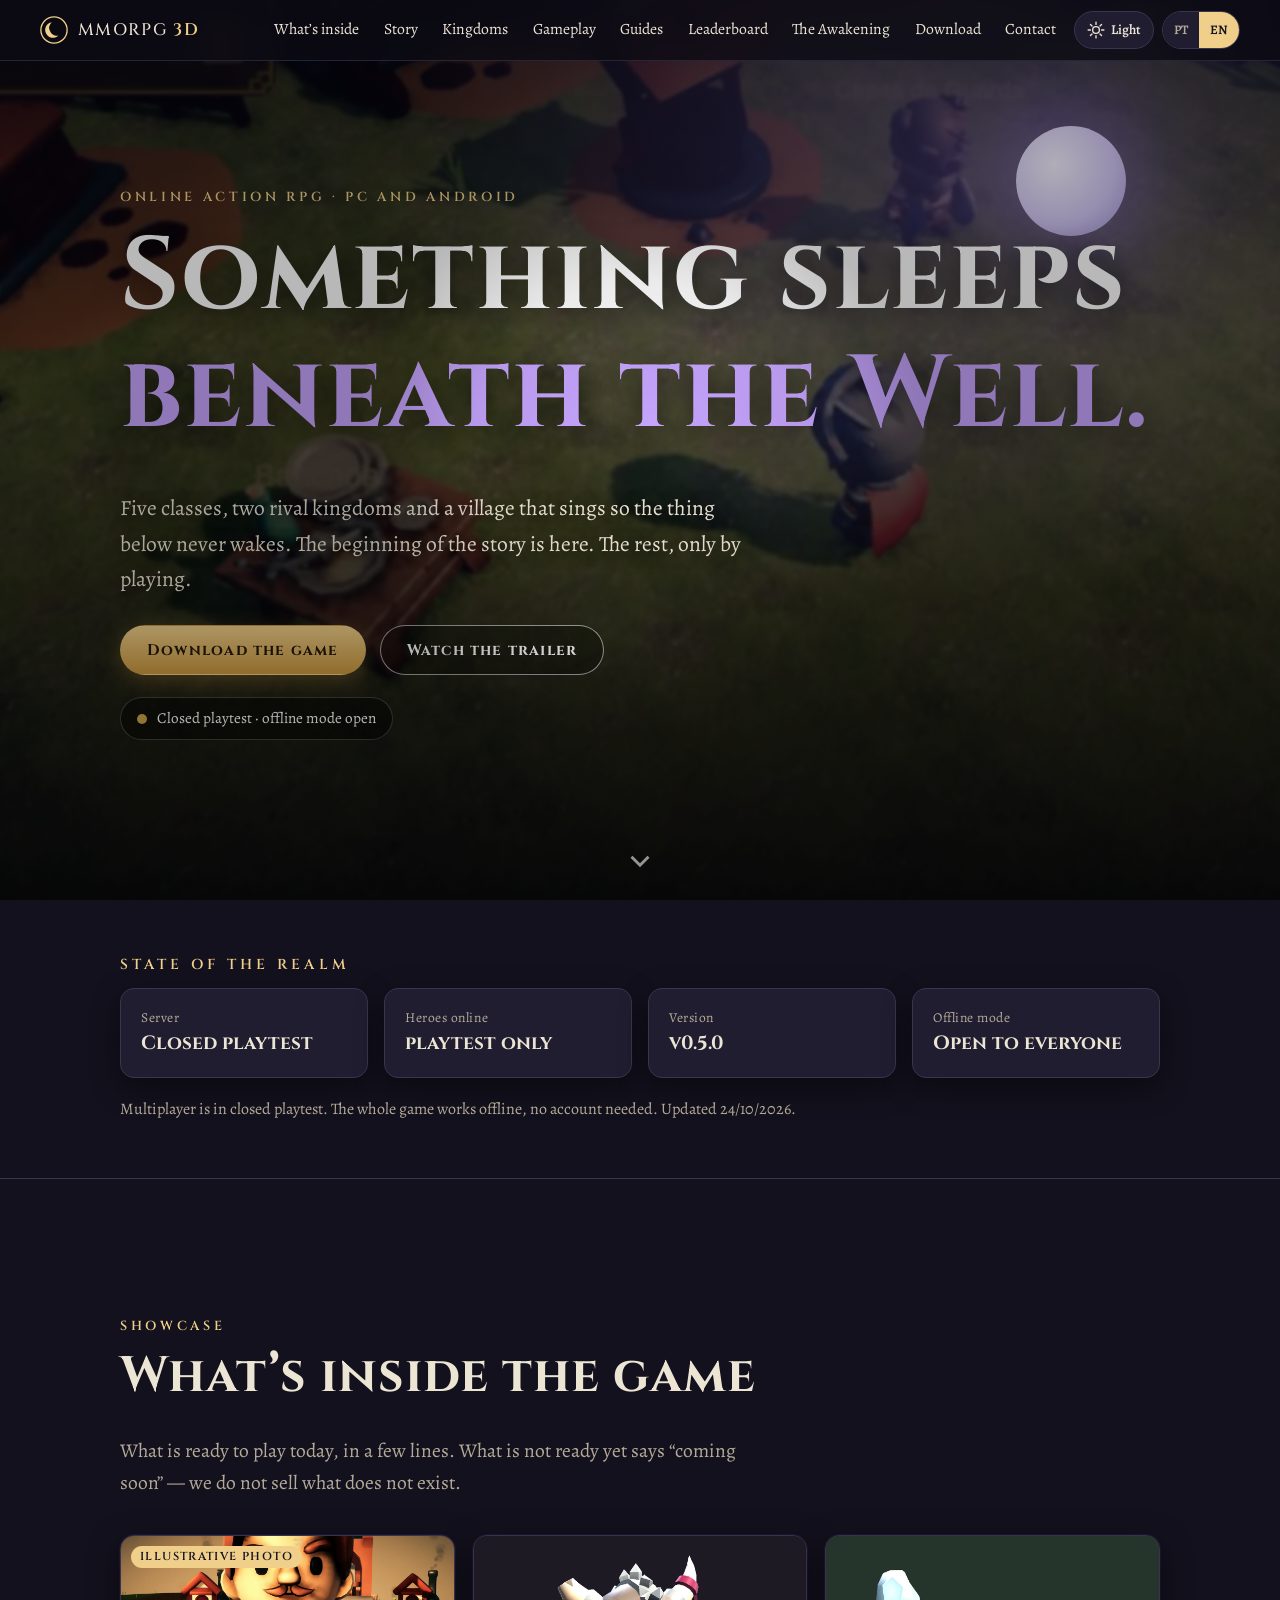
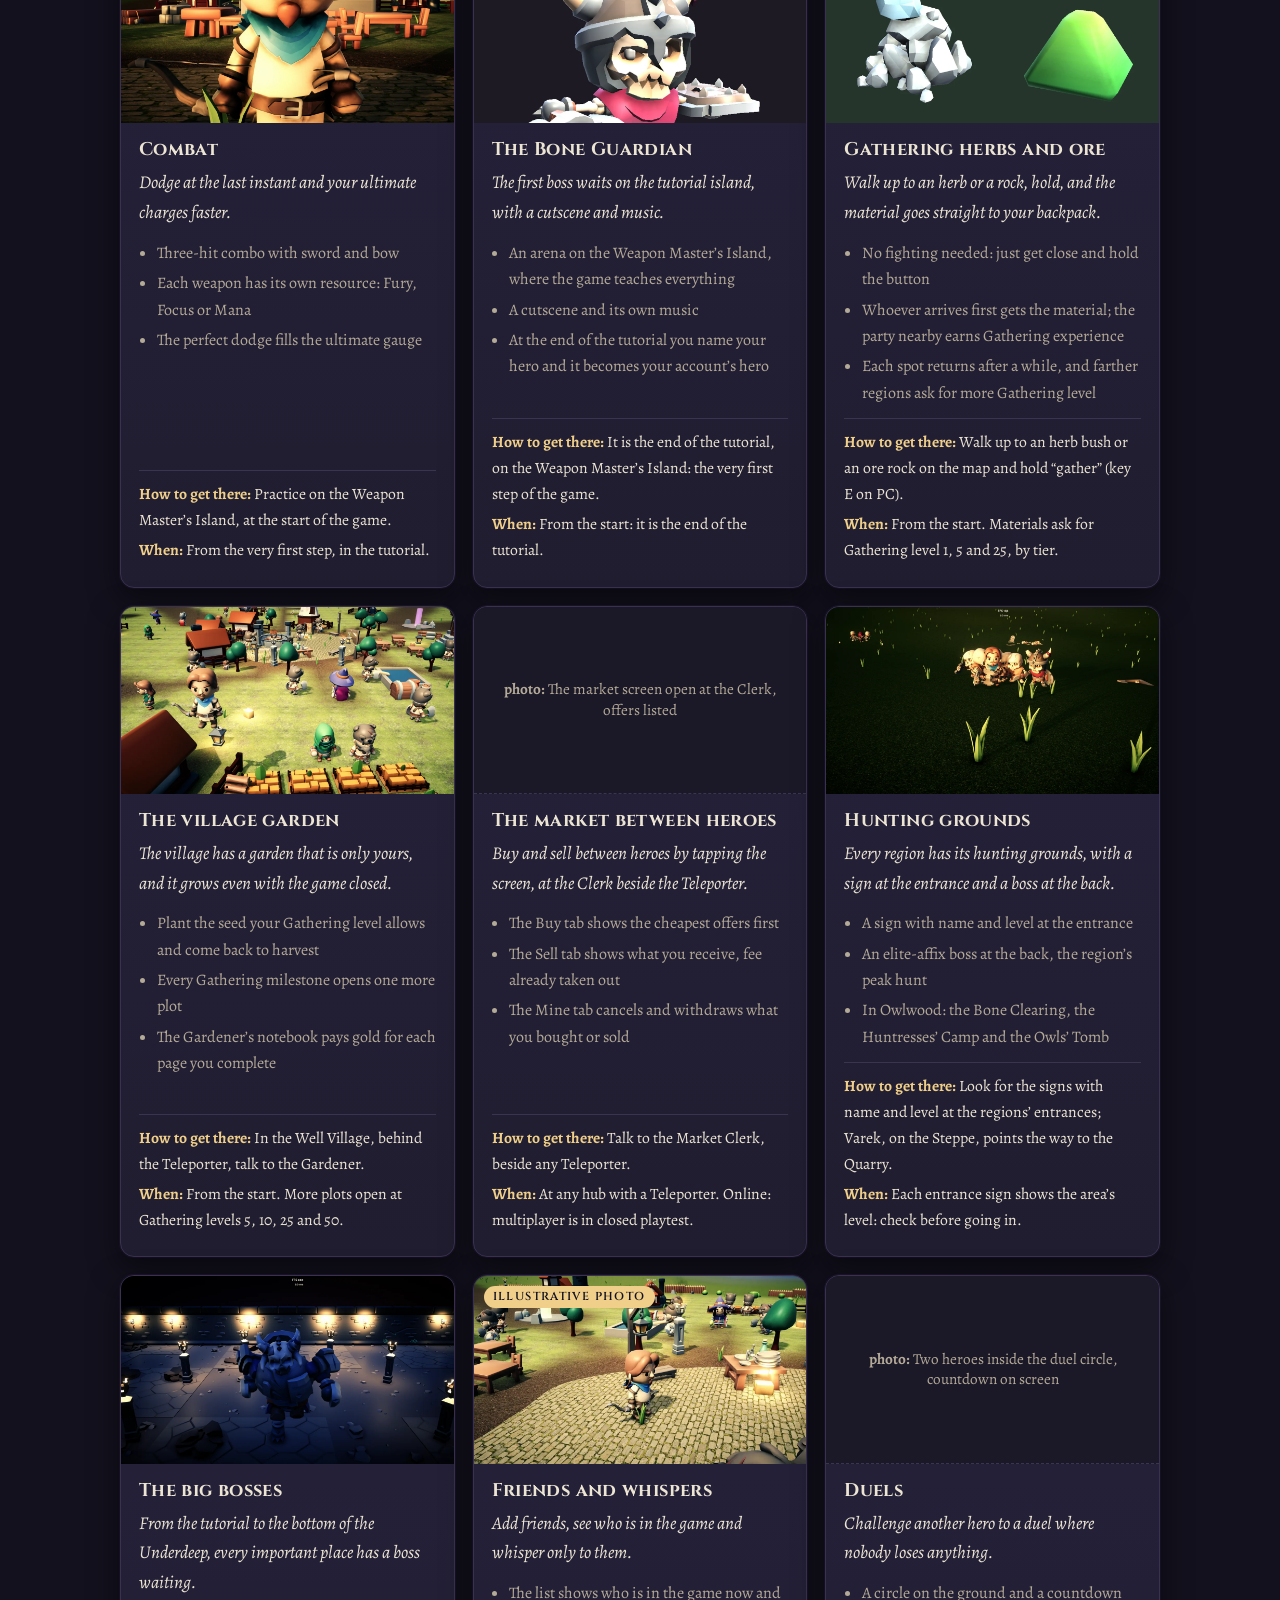
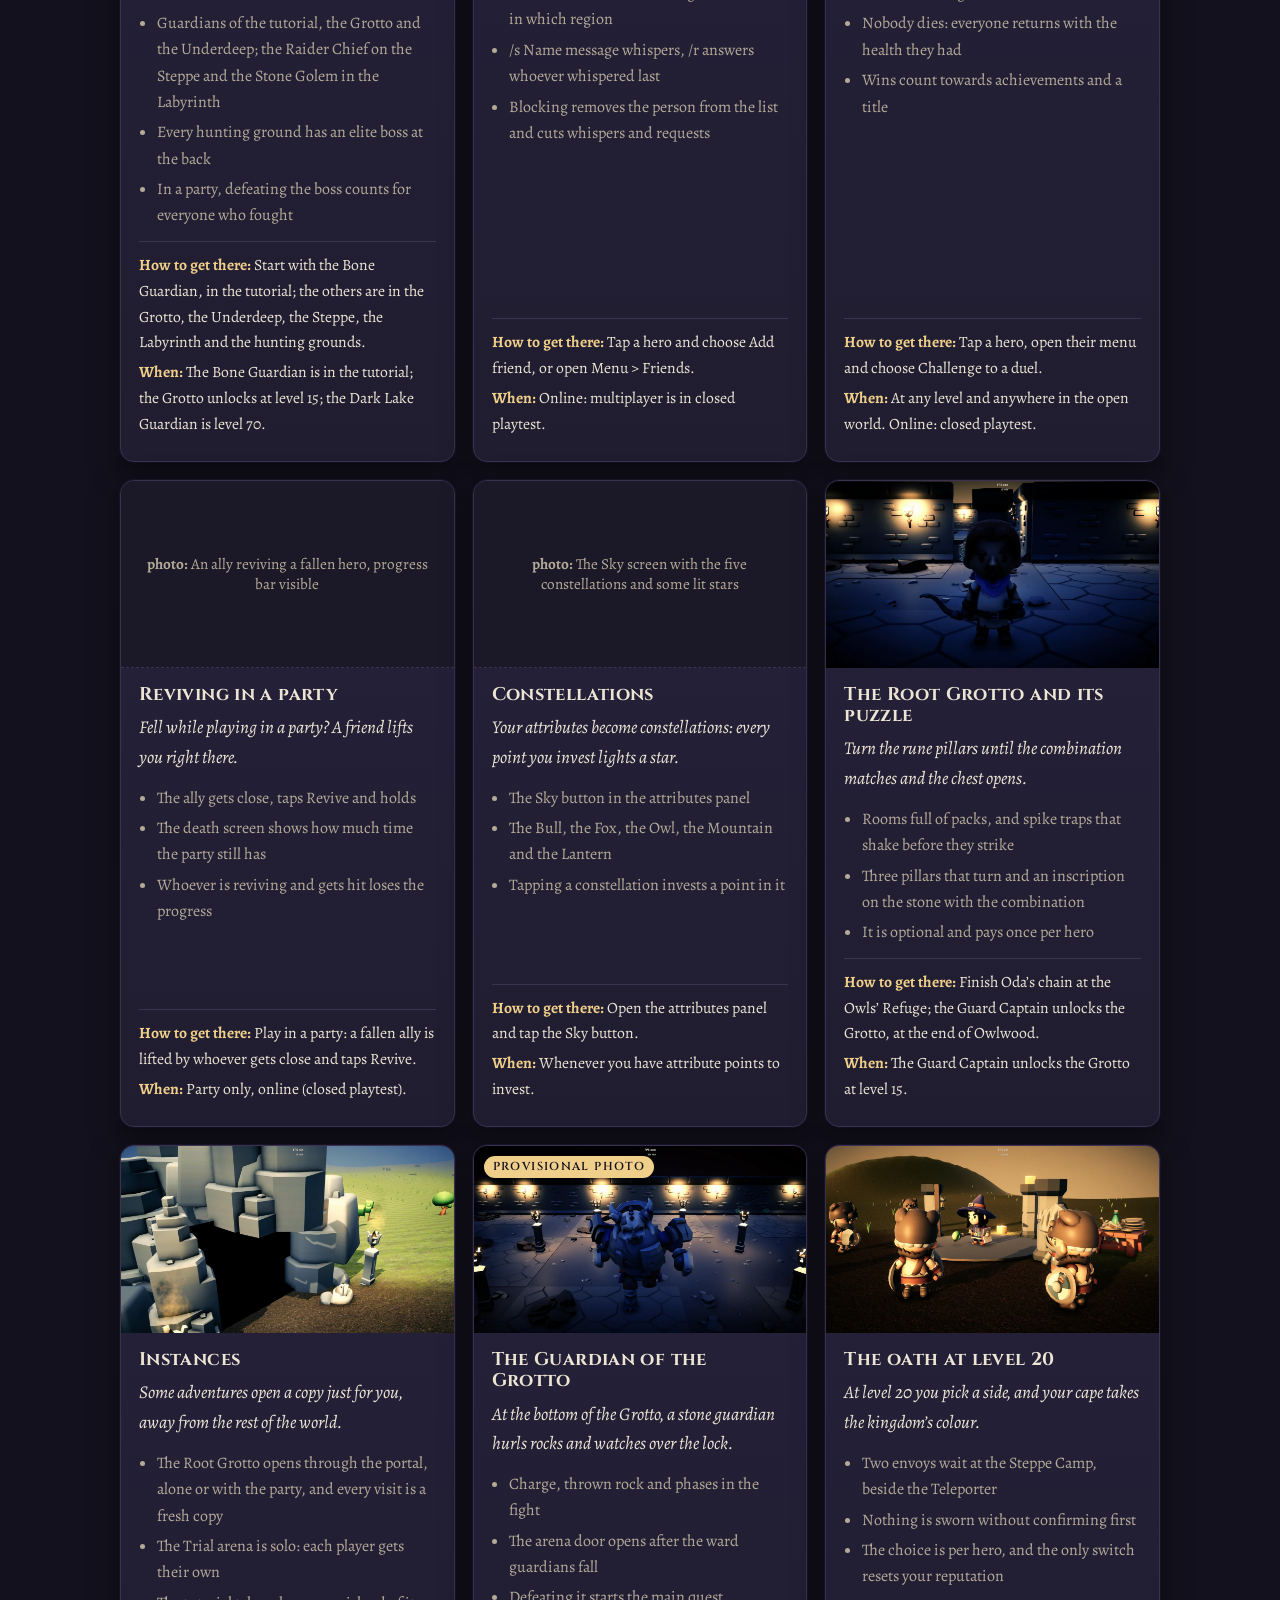
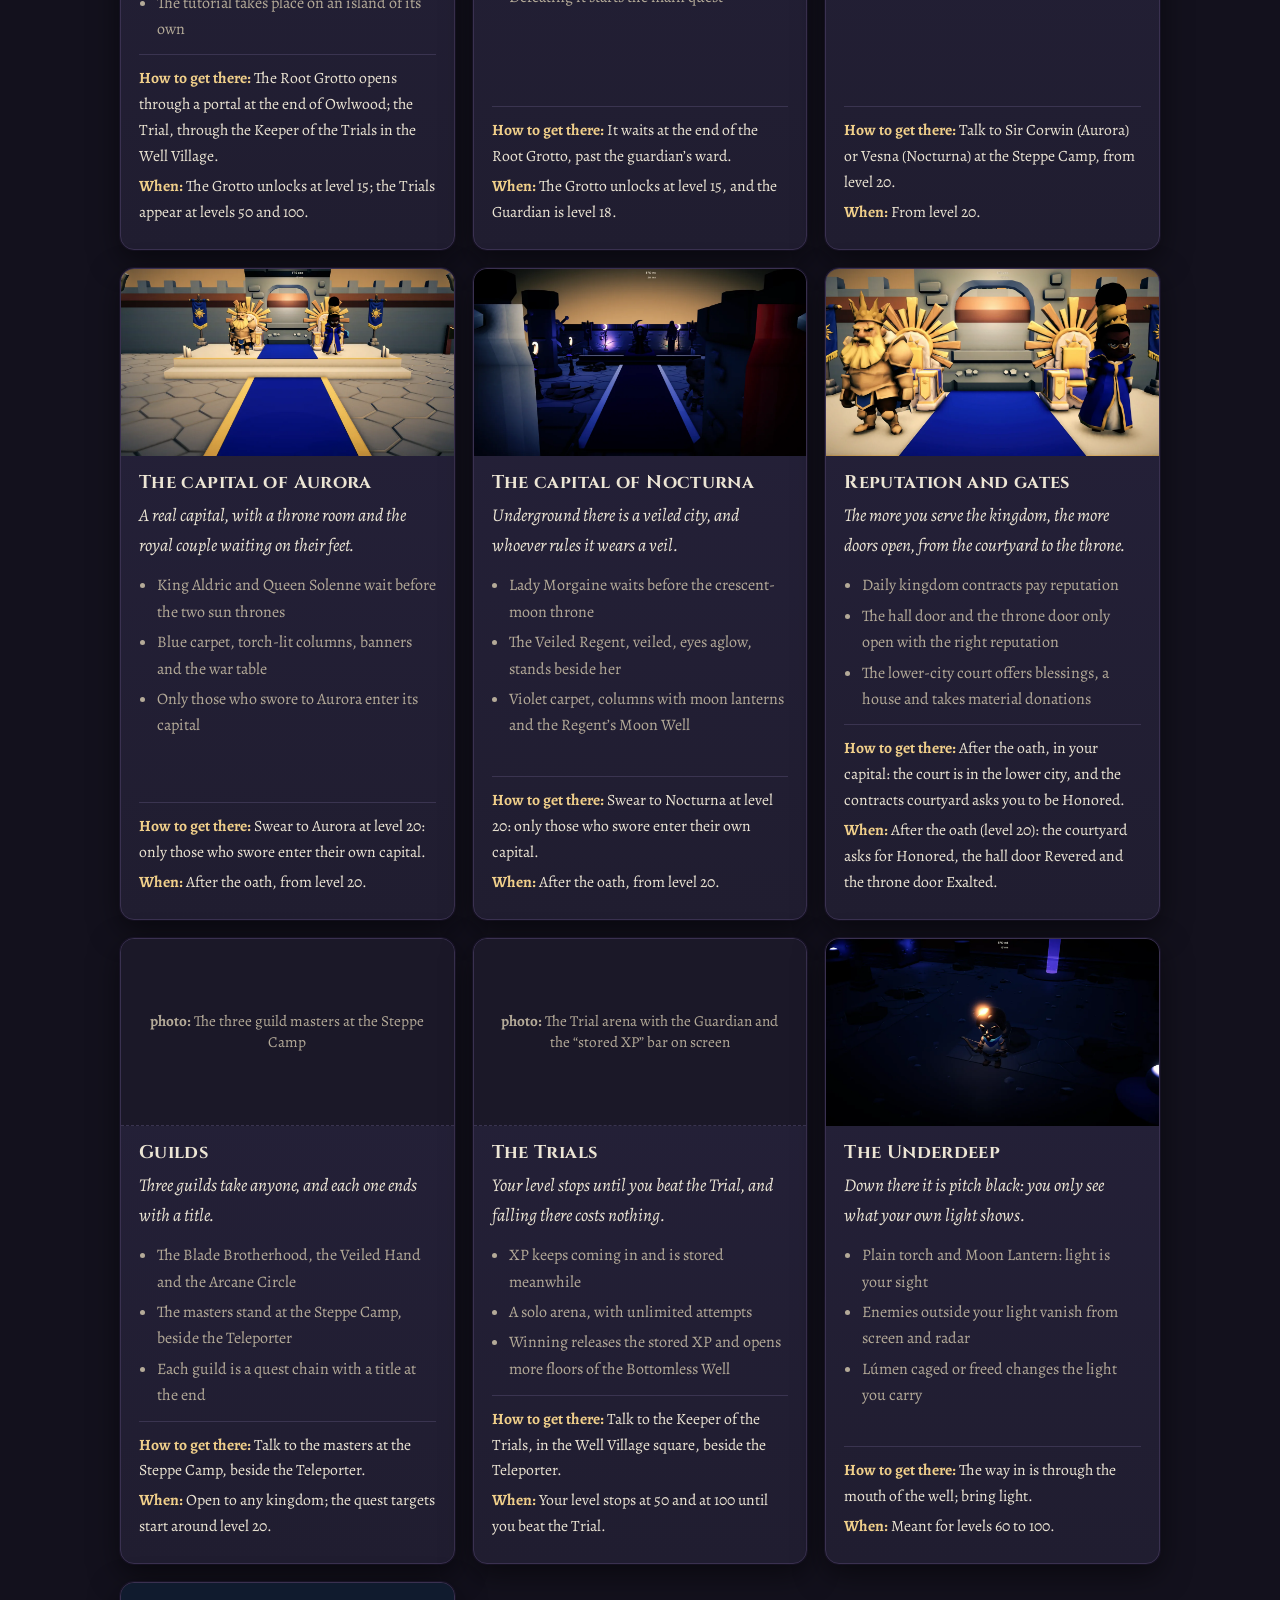
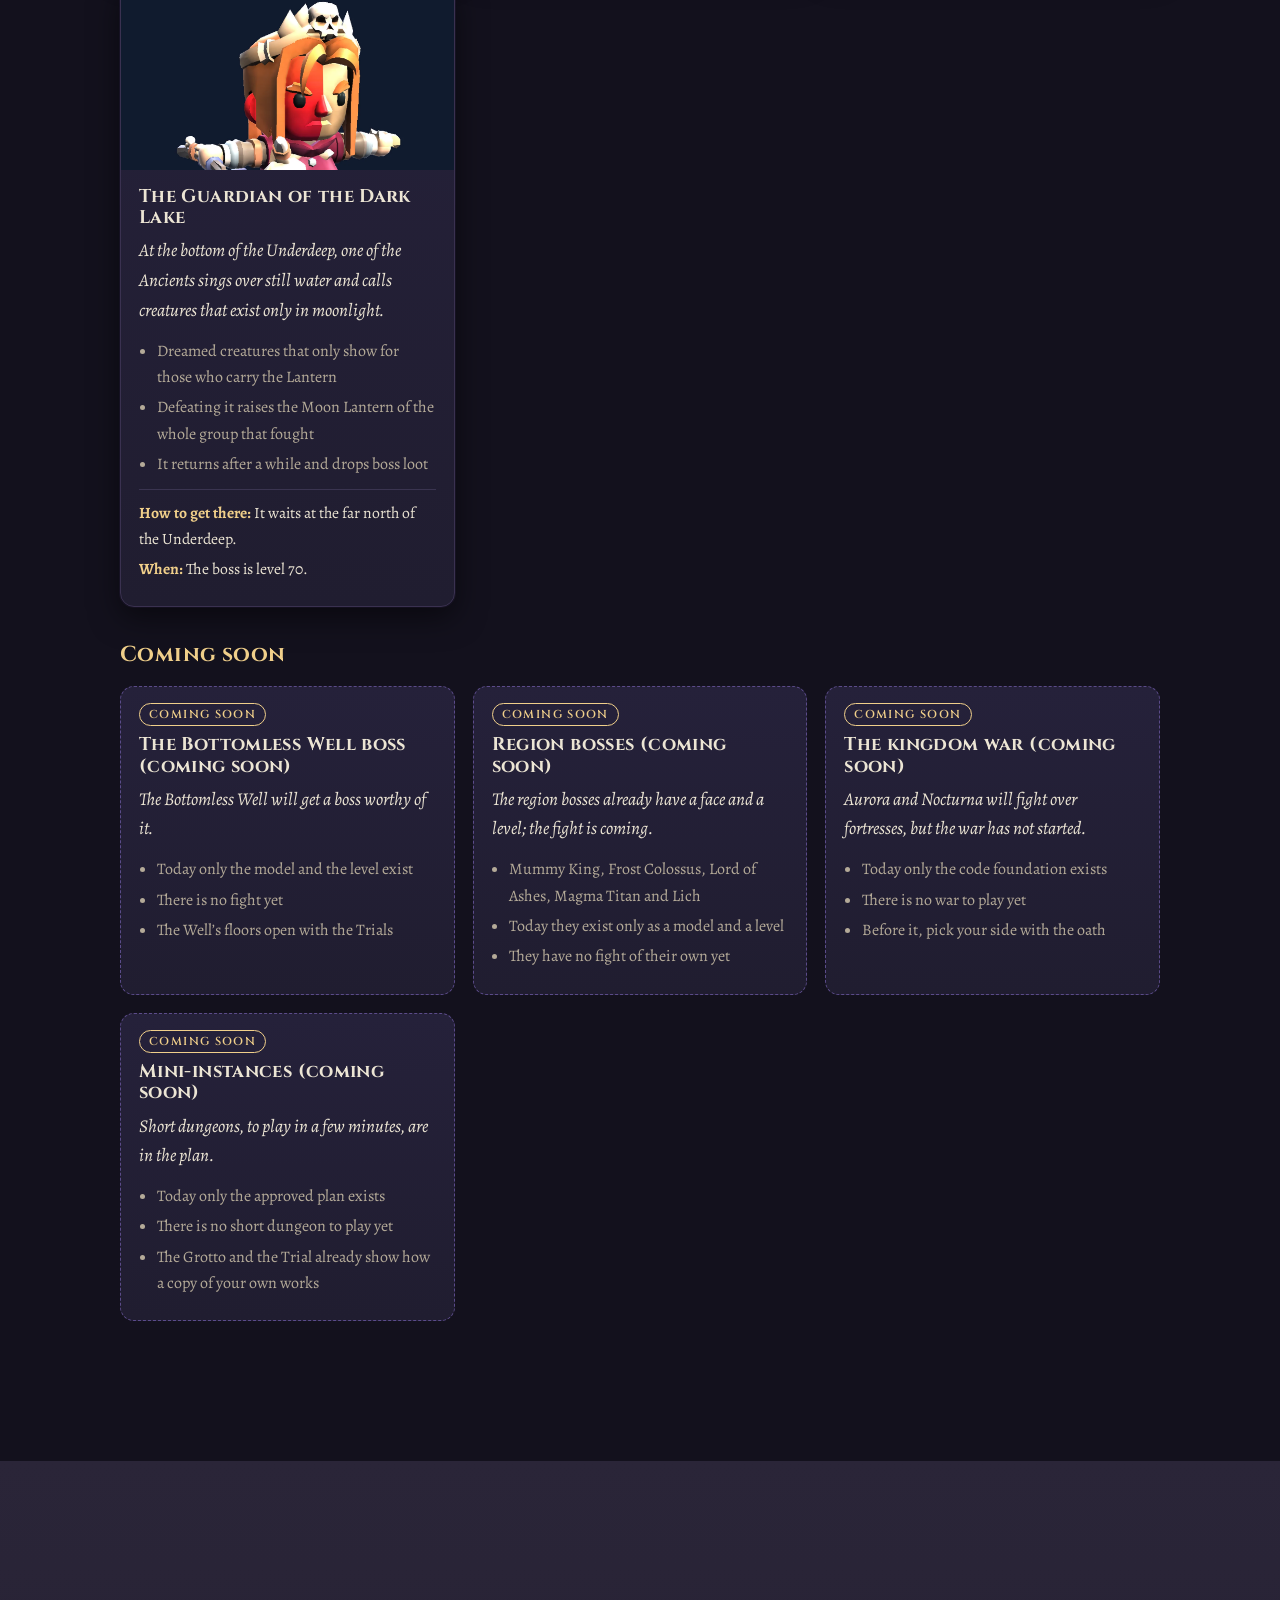
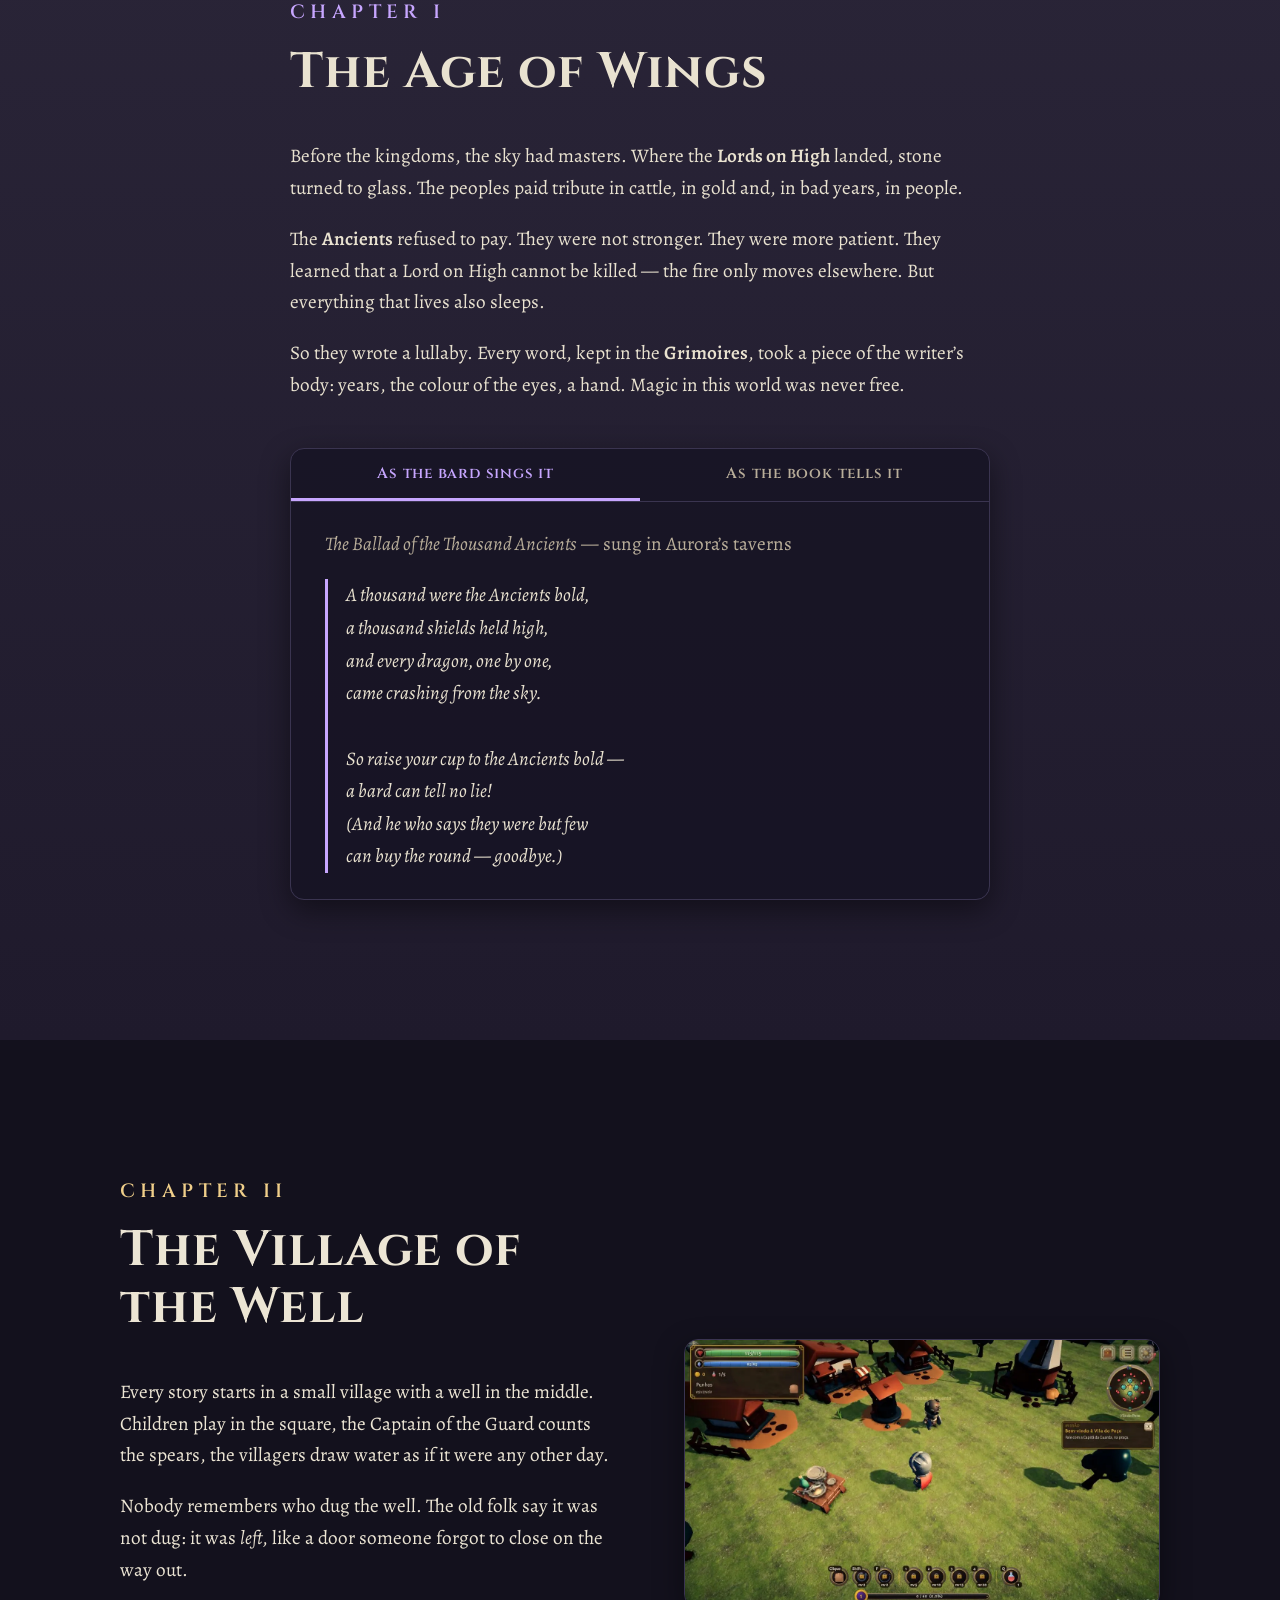
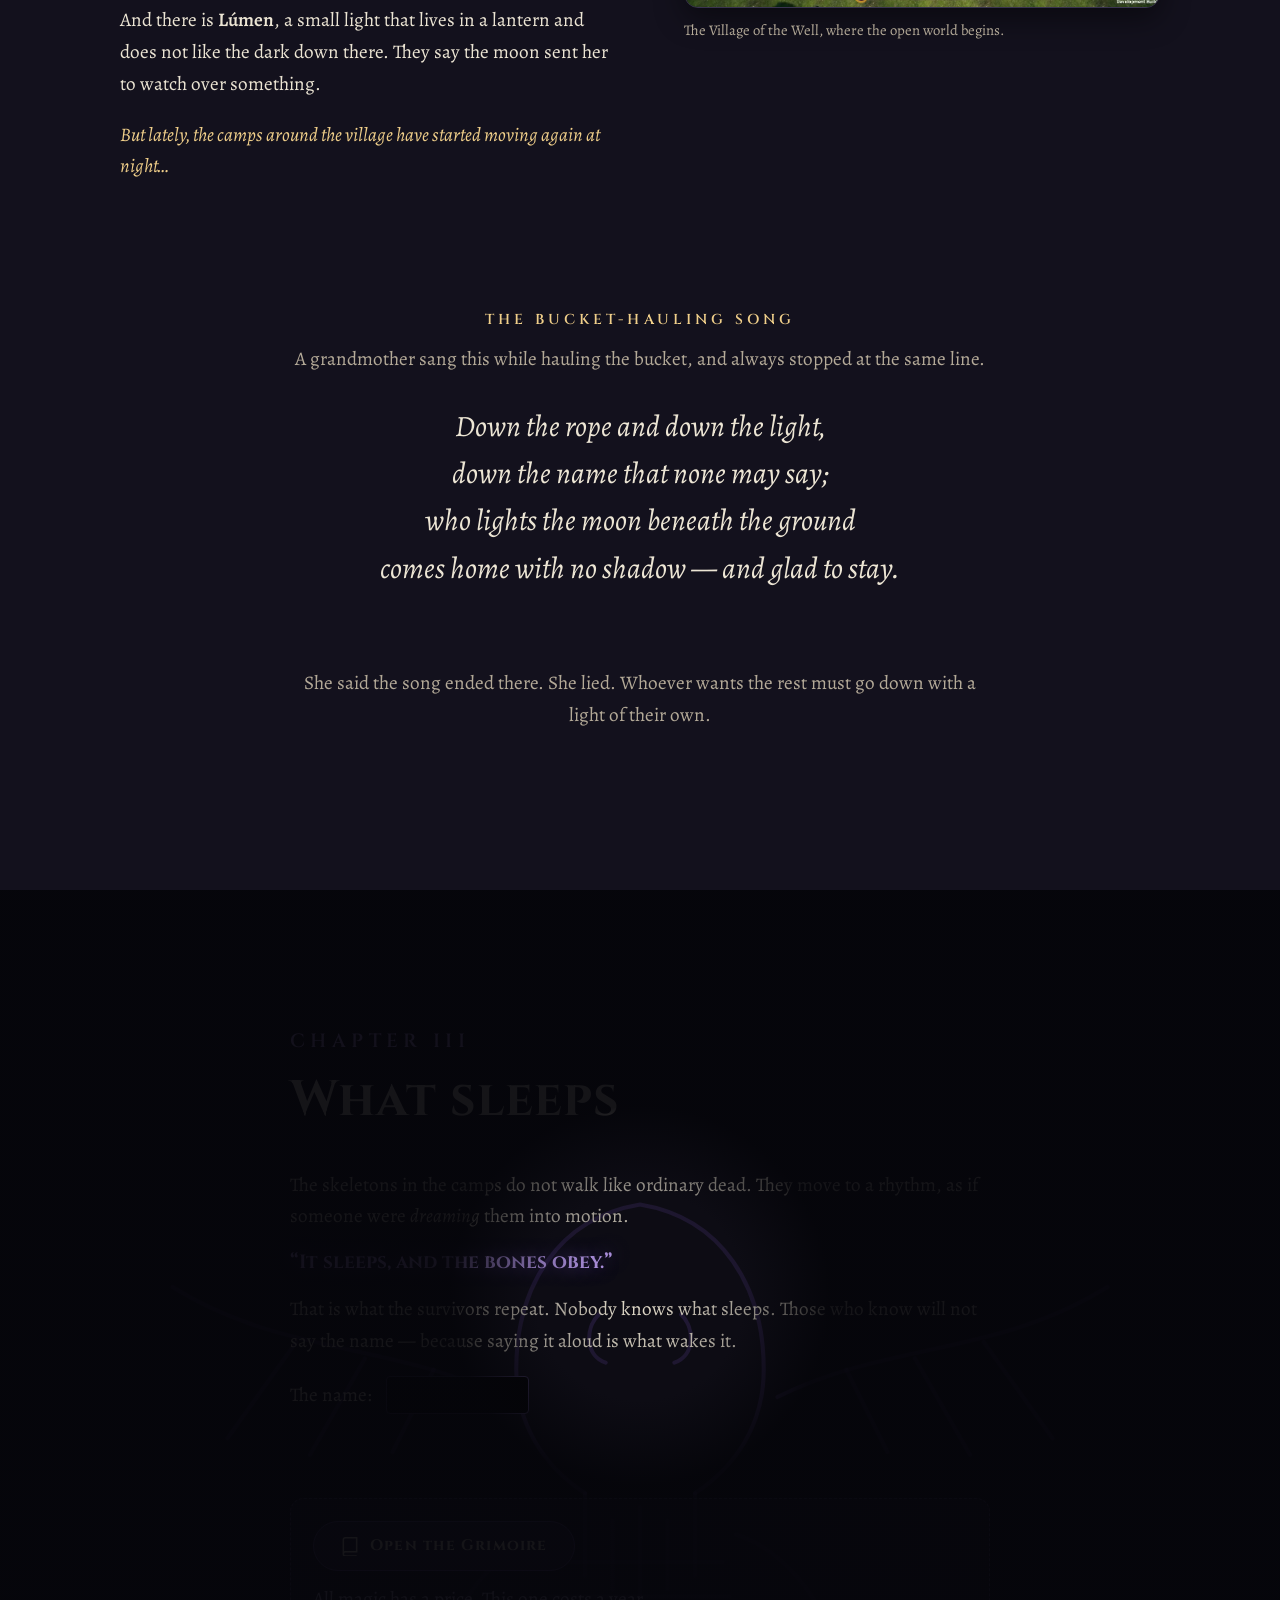
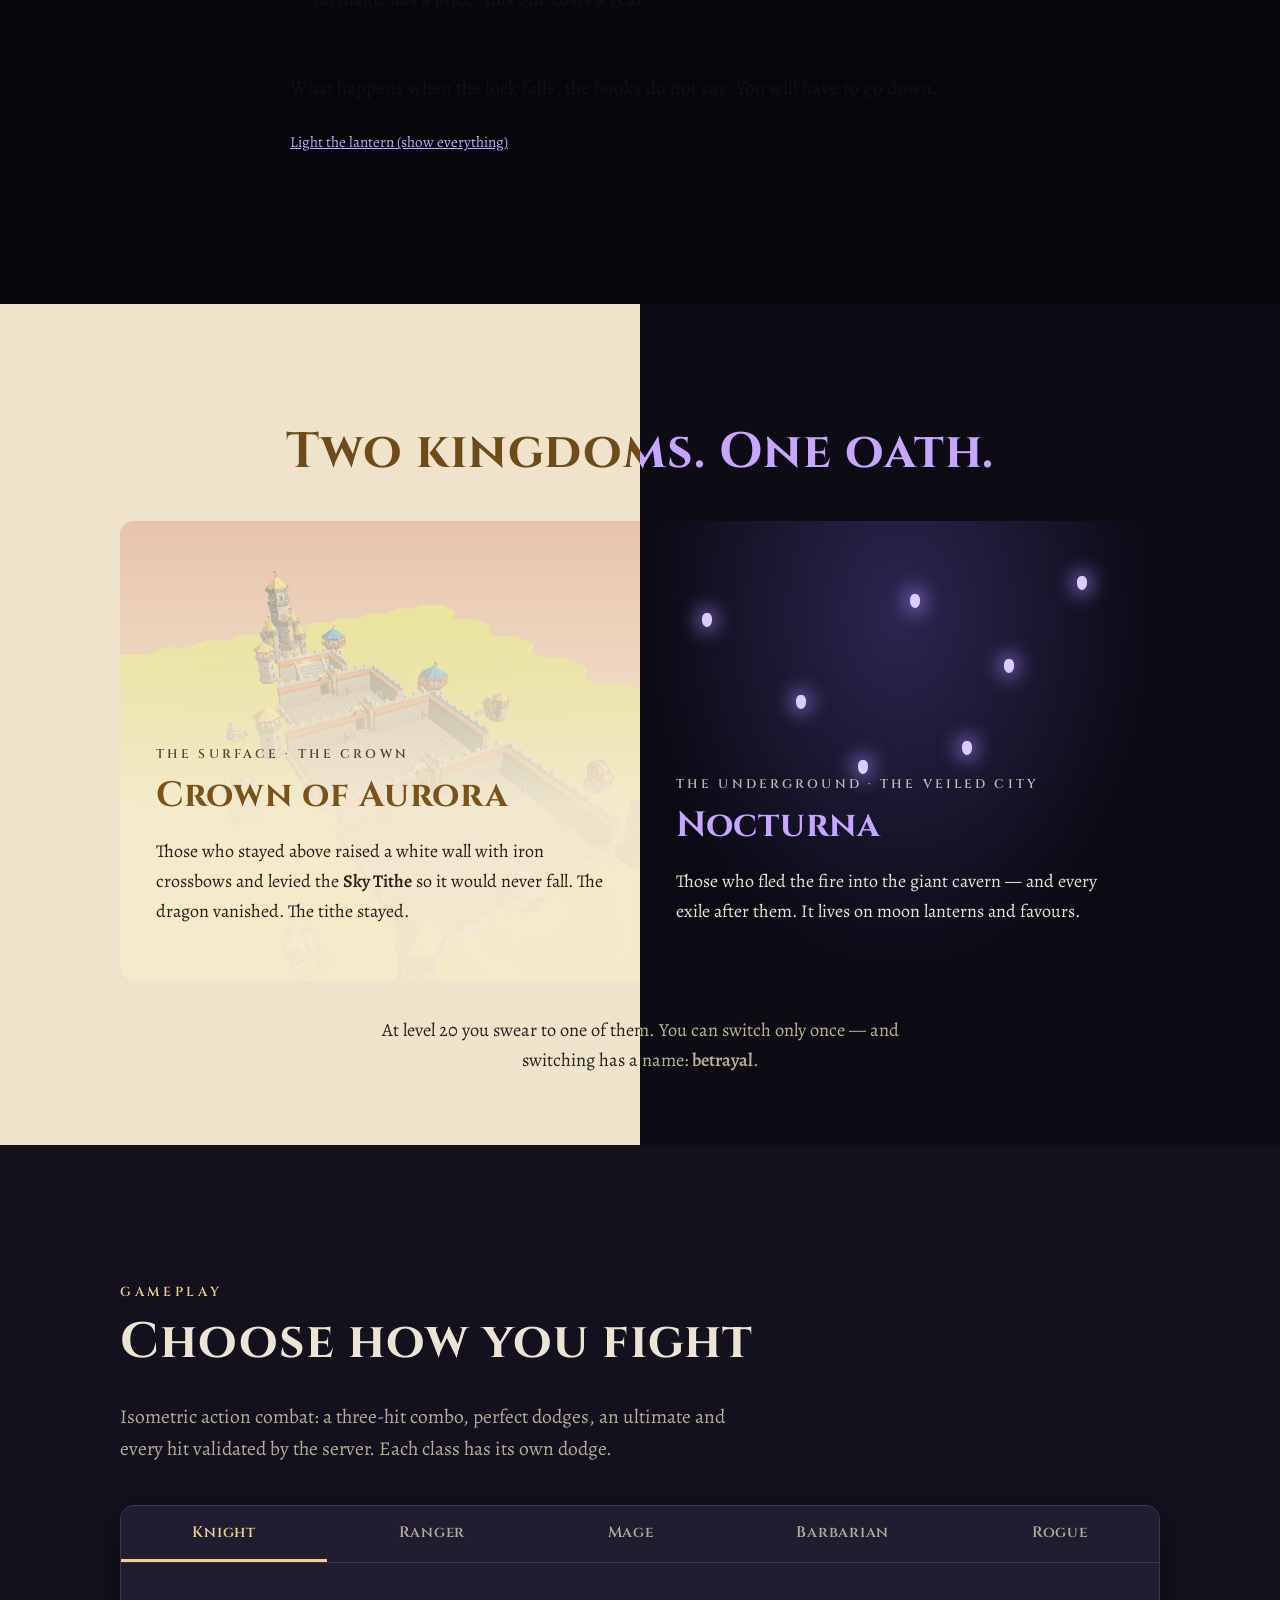
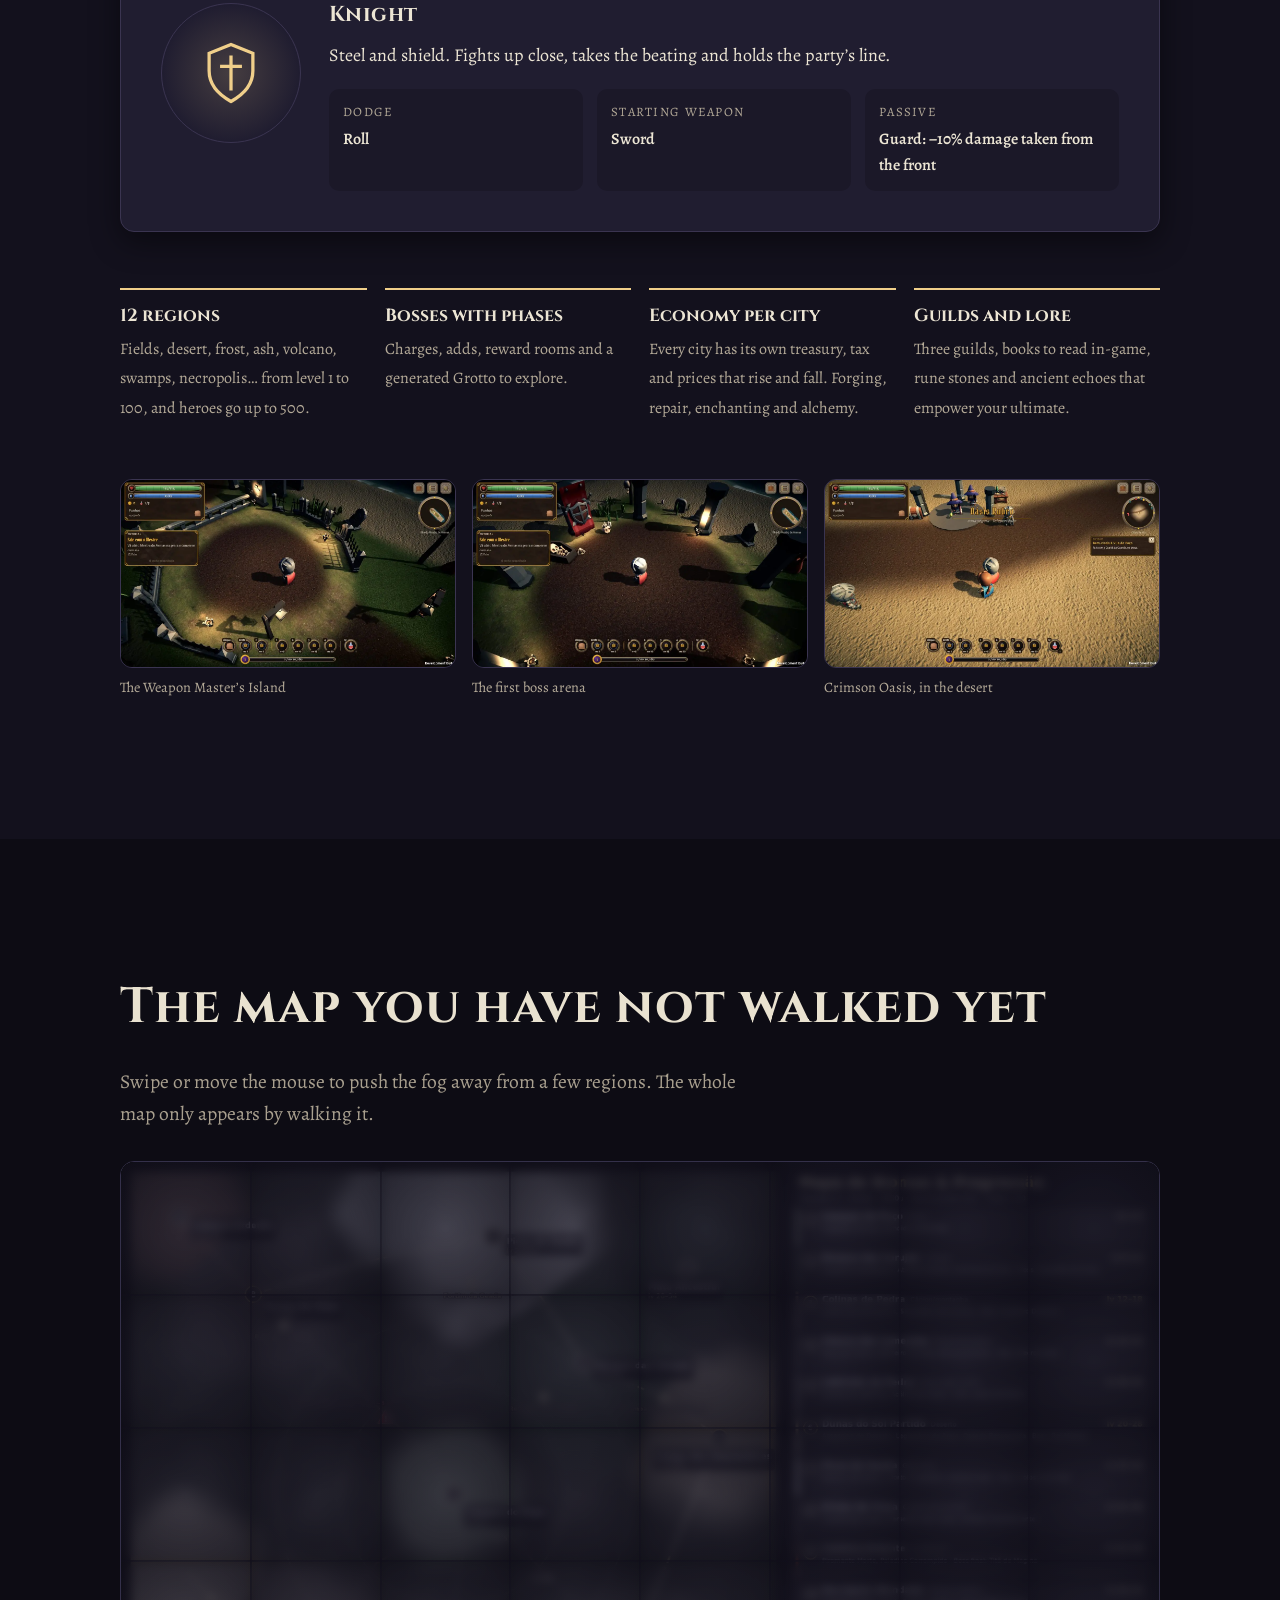
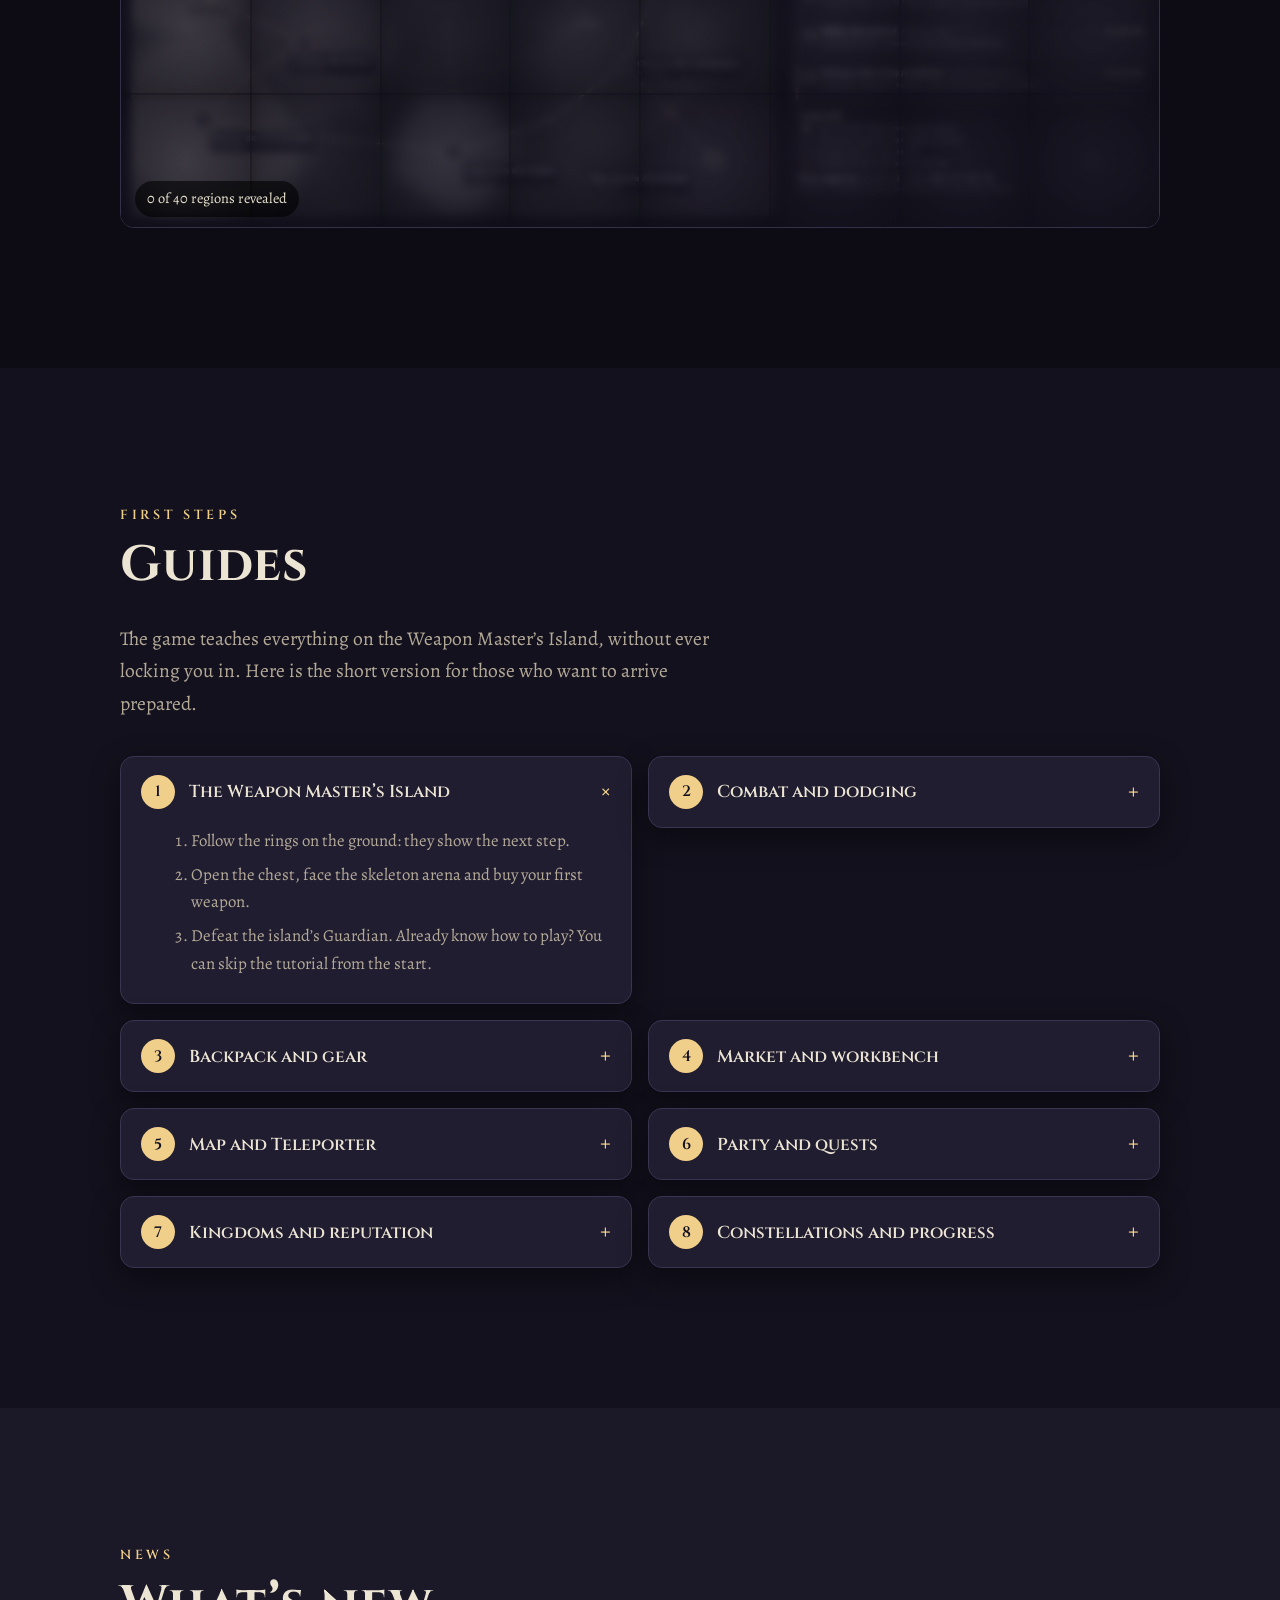
==== commit 540aa0f9: "site: sincroniza com o repo do jogo (2026-10-24 13:43)" ====
--- a/index.html
+++ b/index.html
@@ -14,7 +14,7 @@
 <link rel="preconnect" href="https://fonts.googleapis.com">
 <link rel="preconnect" href="https://fonts.gstatic.com" crossorigin>
 <link href="https://fonts.googleapis.com/css2?family=Cinzel:wght@500;700&family=Alegreya:ital,wght@0,400;0,600;1,400&display=swap" rel="stylesheet">
-<link rel="stylesheet" href="css/style.css?v=20261017c">
+<link rel="stylesheet" href="css/style.css?v=20261024r">
 <script>
   // tema e idioma antes do primeiro desenho (evita piscar)
   (function () {
@@ -42,6 +42,7 @@
     <a href="#reinos" data-i18n="nav.kingdoms">Reinos</a>
     <a href="#jogo" data-i18n="nav.game">Jogabilidade</a>
     <a href="#tutoriais" data-i18n="nav.tutorials">Tutoriais</a>
+    <a href="#ranking" data-i18n="nav.ranking">Ranking</a>
     <a href="#despertar" data-i18n="nav.awakening">O Despertar</a>
     <a href="#baixar" data-i18n="nav.download">Baixar</a>
     <a href="#contato" data-i18n="nav.contact">Contato</a>
@@ -390,6 +391,23 @@
     <p class="lead" data-i18n="nv.lead">As mudanças mais recentes, direto das notas de versão do jogo.</p>
     <ol class="nv-lista" id="nv-lista"></ol>
     <p class="vt-erro" id="nv-erro" hidden></p>
+  </div>
+</section>
+
+<!-- ===================== RANKING DO PLAYTEST (site/data/ranking.json, gerado por tools/gerar-ranking-site.ps1) ===================== -->
+<section class="secao luz" id="ranking" aria-labelledby="rk-titulo">
+  <div class="caixa">
+    <p class="capitulo-num" data-i18n="rk.kicker">Playtest</p>
+    <h2 id="rk-titulo" data-i18n="rk.title">Ranking do playtest</h2>
+    <p class="lead" data-i18n="rk.lead">Os heróis mais fortes do servidor de teste, por nível. Mesmo ranking do jogo, sem contas de teste do time.</p>
+    <div class="rk-moldura">
+      <table class="rk-tabela" id="rk-tabela" hidden>
+        <thead><tr><th scope="col">#</th><th scope="col" data-i18n="rk.hero">Herói</th><th scope="col" data-i18n="rk.class">Classe</th><th scope="col" data-i18n="rk.level">Nível</th></tr></thead>
+        <tbody id="rk-corpo"></tbody>
+      </table>
+      <p class="rk-vazio" id="rk-vazio" hidden></p>
+    </div>
+    <p class="rk-nota" id="rk-nota"></p>
   </div>
 </section>
 
@@ -499,7 +517,7 @@
   </defs>
 </svg>
 
-<script src="js/i18n.js?v=20261017c"></script>
-<script src="js/main.js?v=20261017c"></script>
+<script src="js/i18n.js?v=20261024r"></script>
+<script src="js/main.js?v=20261024r"></script>
 </body>
 </html>
--- a/css/style.css
+++ b/css/style.css
@@ -427,6 +427,18 @@
 @media (hover: hover) { .vt-card:hover { transform: translateY(-3px); } :root[data-modo="sombra"] .vt-card:hover { border-color: var(--violeta); box-shadow: 0 14px 38px rgba(0,0,0,.55), 0 0 26px rgba(155,107,255,.28); } }
 .vt-card:focus-within { border-color: var(--destaque); }
 .vt-erro { margin-top: 24px; color: var(--texto-suave); }
+/* Ranking do playtest */
+.rk-moldura { margin-top: 28px; max-width: 760px; overflow-x: auto; }
+.rk-tabela { width: 100%; border-collapse: collapse; background: var(--cartao); border: 1px solid var(--borda); border-radius: var(--raio); overflow: hidden; }
+.rk-tabela th, .rk-tabela td { padding: 10px 14px; text-align: left; border-bottom: 1px solid var(--borda); }
+.rk-tabela th { font-size: .85rem; text-transform: uppercase; letter-spacing: .06em; color: var(--texto-suave); }
+.rk-tabela tbody tr:last-child td { border-bottom: 0; }
+.rk-tabela tbody tr:nth-child(-n+3) .rk-pos { color: var(--destaque); font-weight: 700; }
+.rk-pos, .rk-nivel { width: 4.5em; font-variant-numeric: tabular-nums; }
+.rk-nome { overflow-wrap: anywhere; }
+.rk-selo { margin-left: 8px; padding: 1px 8px; border-radius: 999px; font-size: .75rem; border: 1px solid var(--destaque); color: var(--destaque); }
+.rk-vazio { margin: 0; padding: 18px; background: var(--cartao); border: 1px dashed var(--borda); border-radius: var(--raio); color: var(--texto-suave); }
+.rk-nota { margin-top: 10px; font-size: .9rem; color: var(--texto-suave); }
 .nv-lista { list-style: none; margin: 36px 0 0; padding: 0; display: grid; gap: 14px; max-width: 760px; }
 .nv-item { background: var(--cartao); border: 1px solid var(--borda); border-left: 4px solid var(--destaque); border-radius: var(--raio); padding: 14px 18px; }
 .nv-item h3 { margin: 0 0 4px; font-size: 1.1rem; }
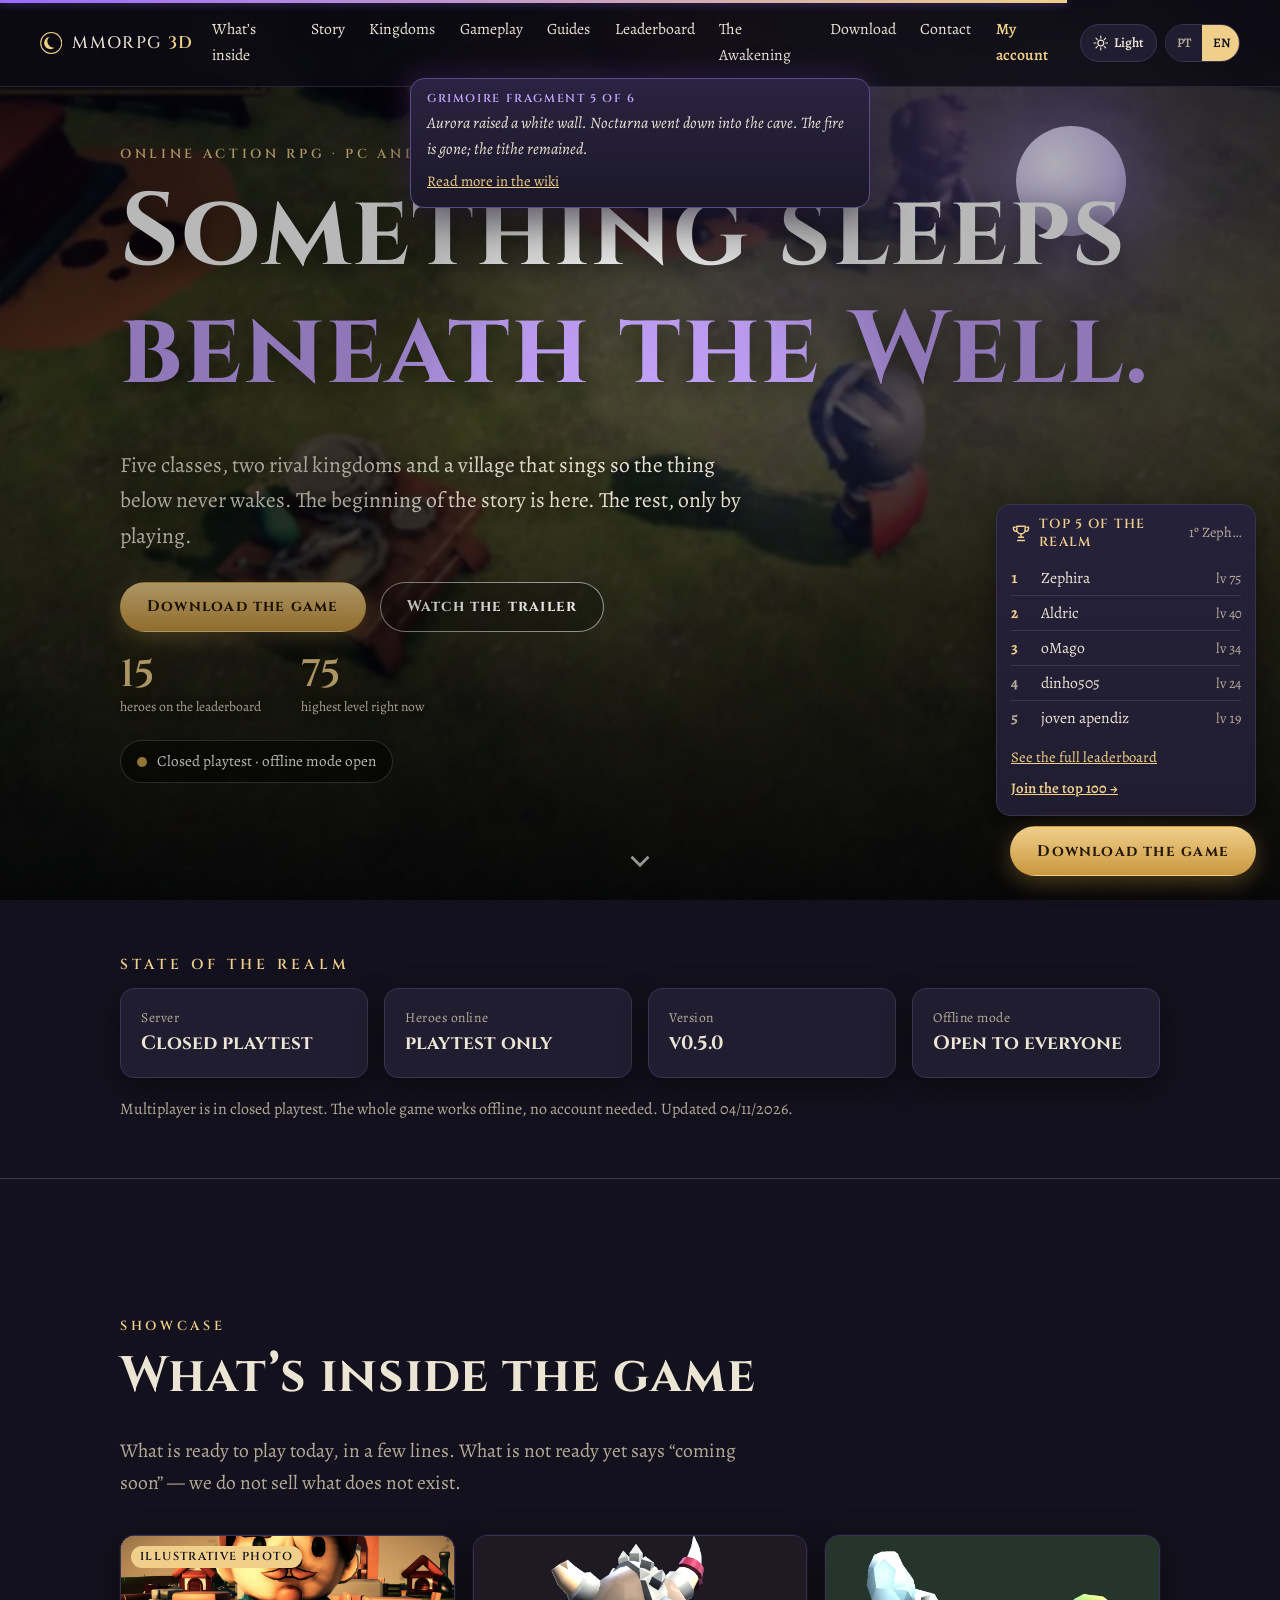
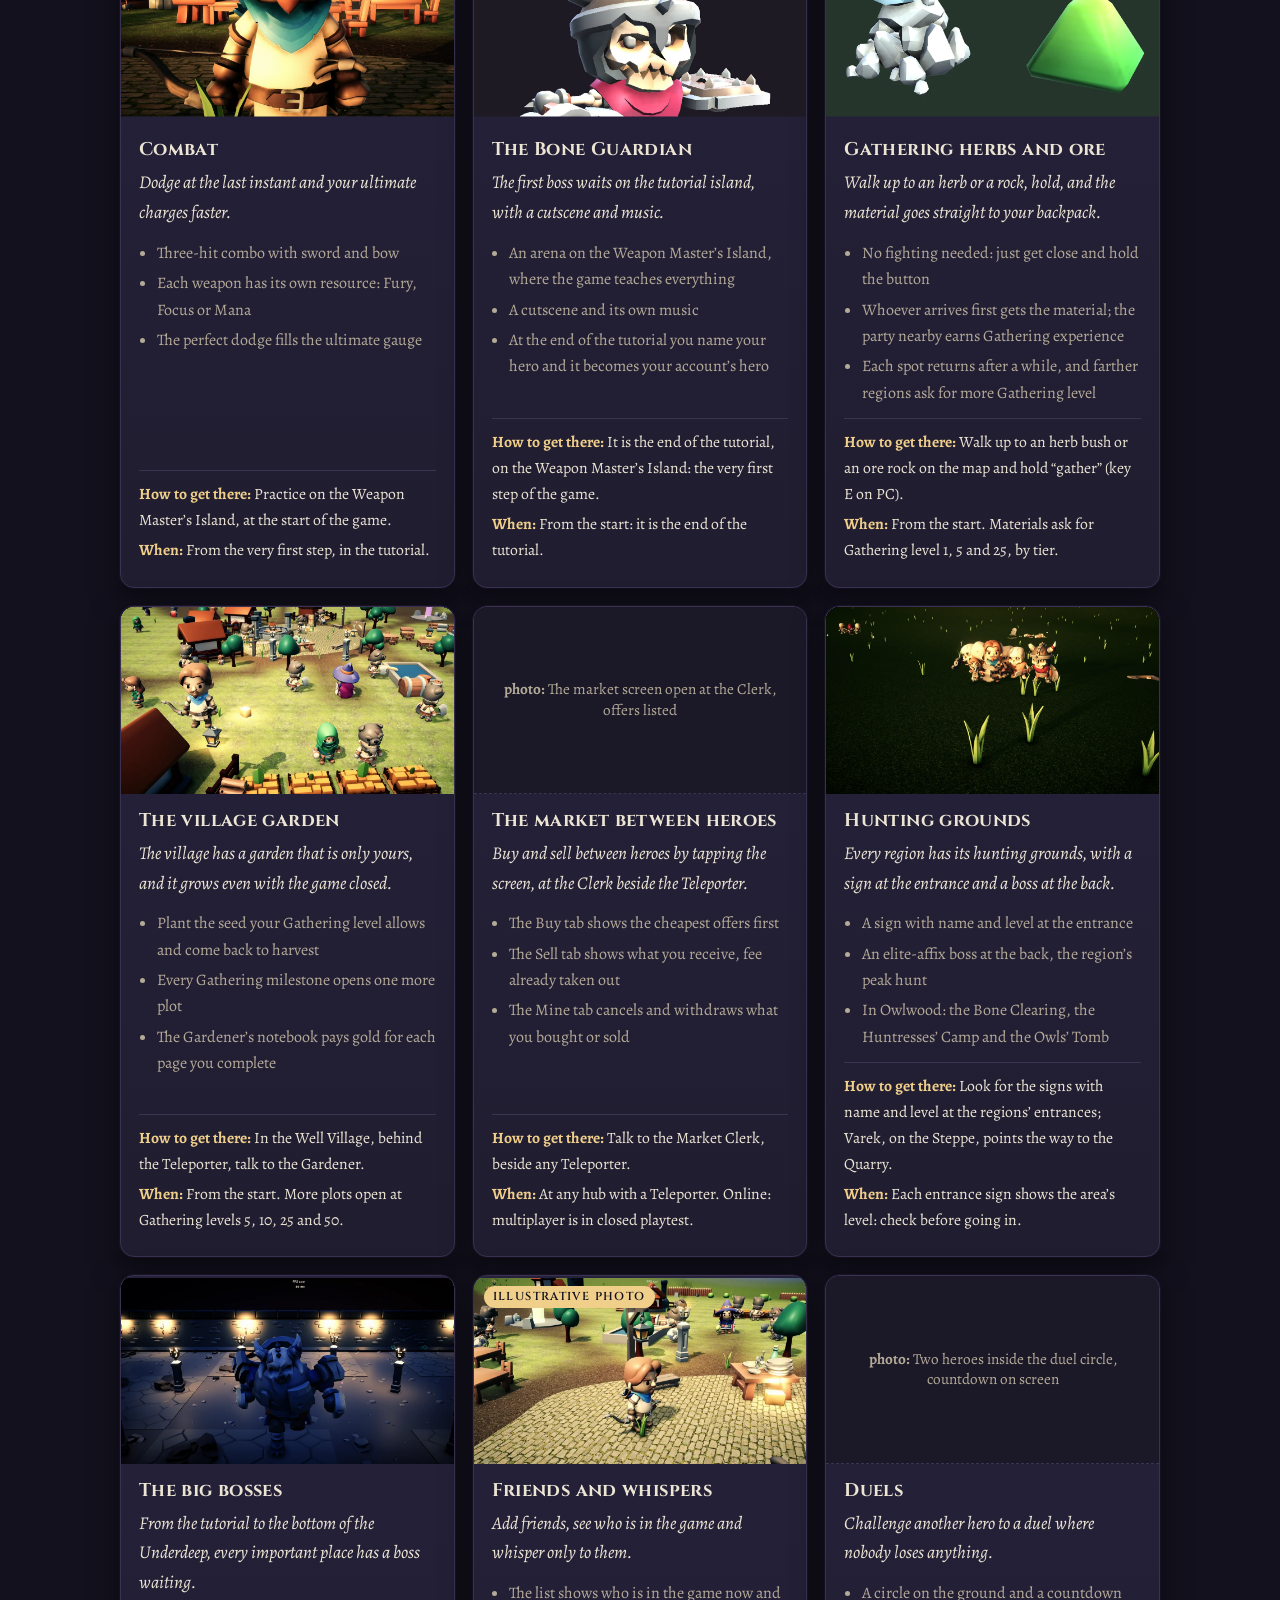
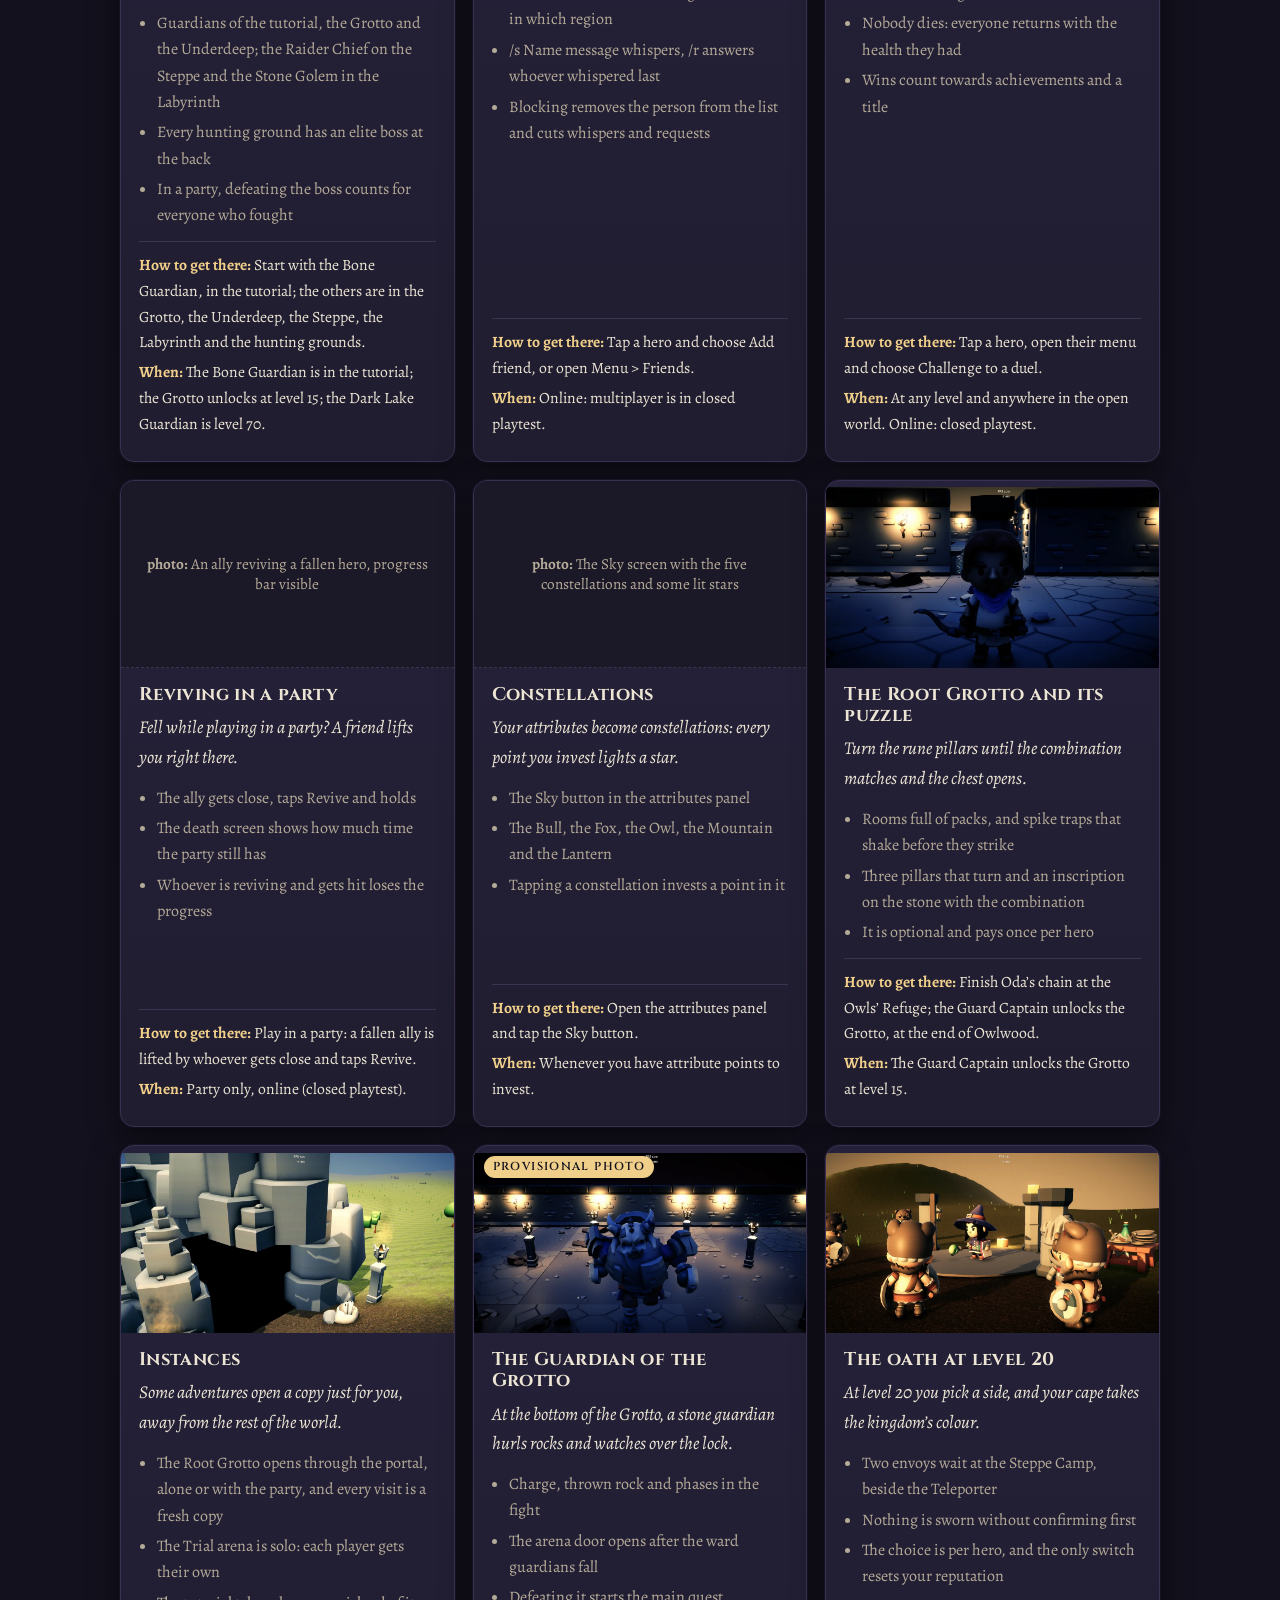
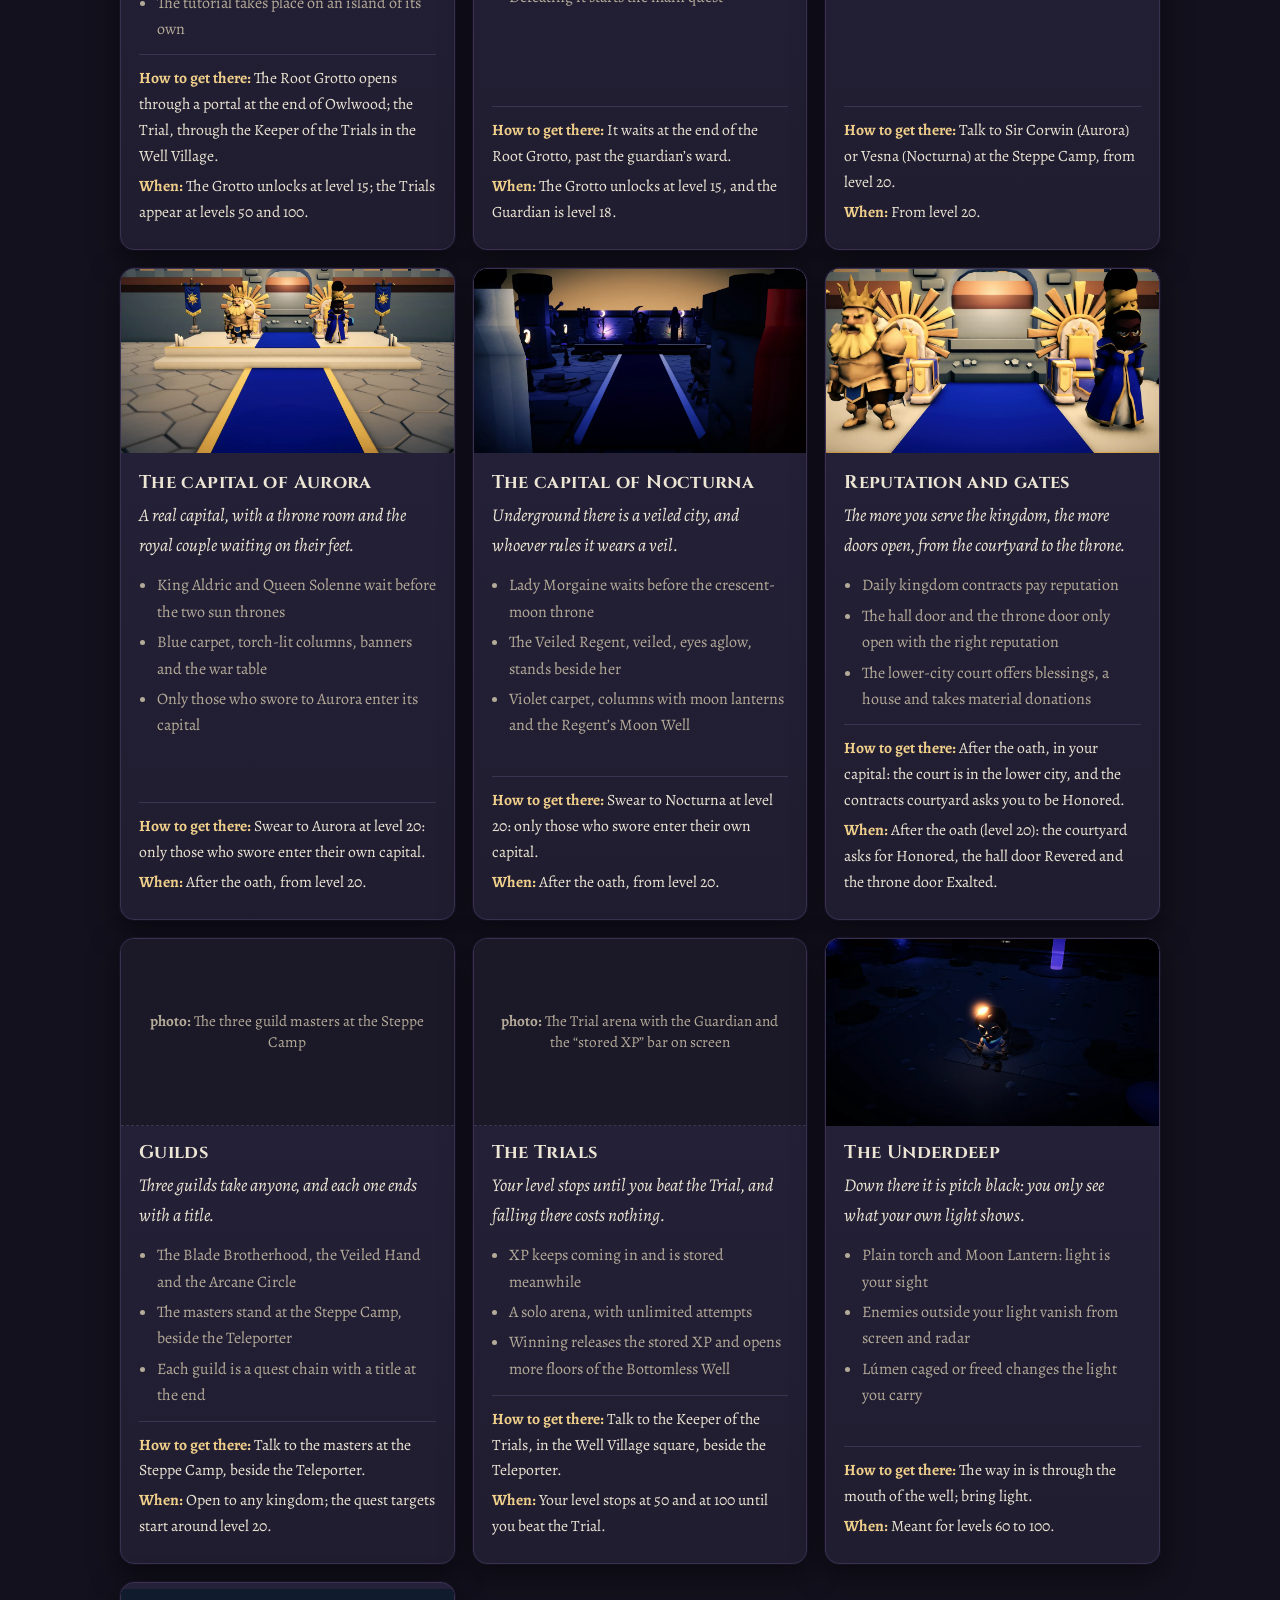
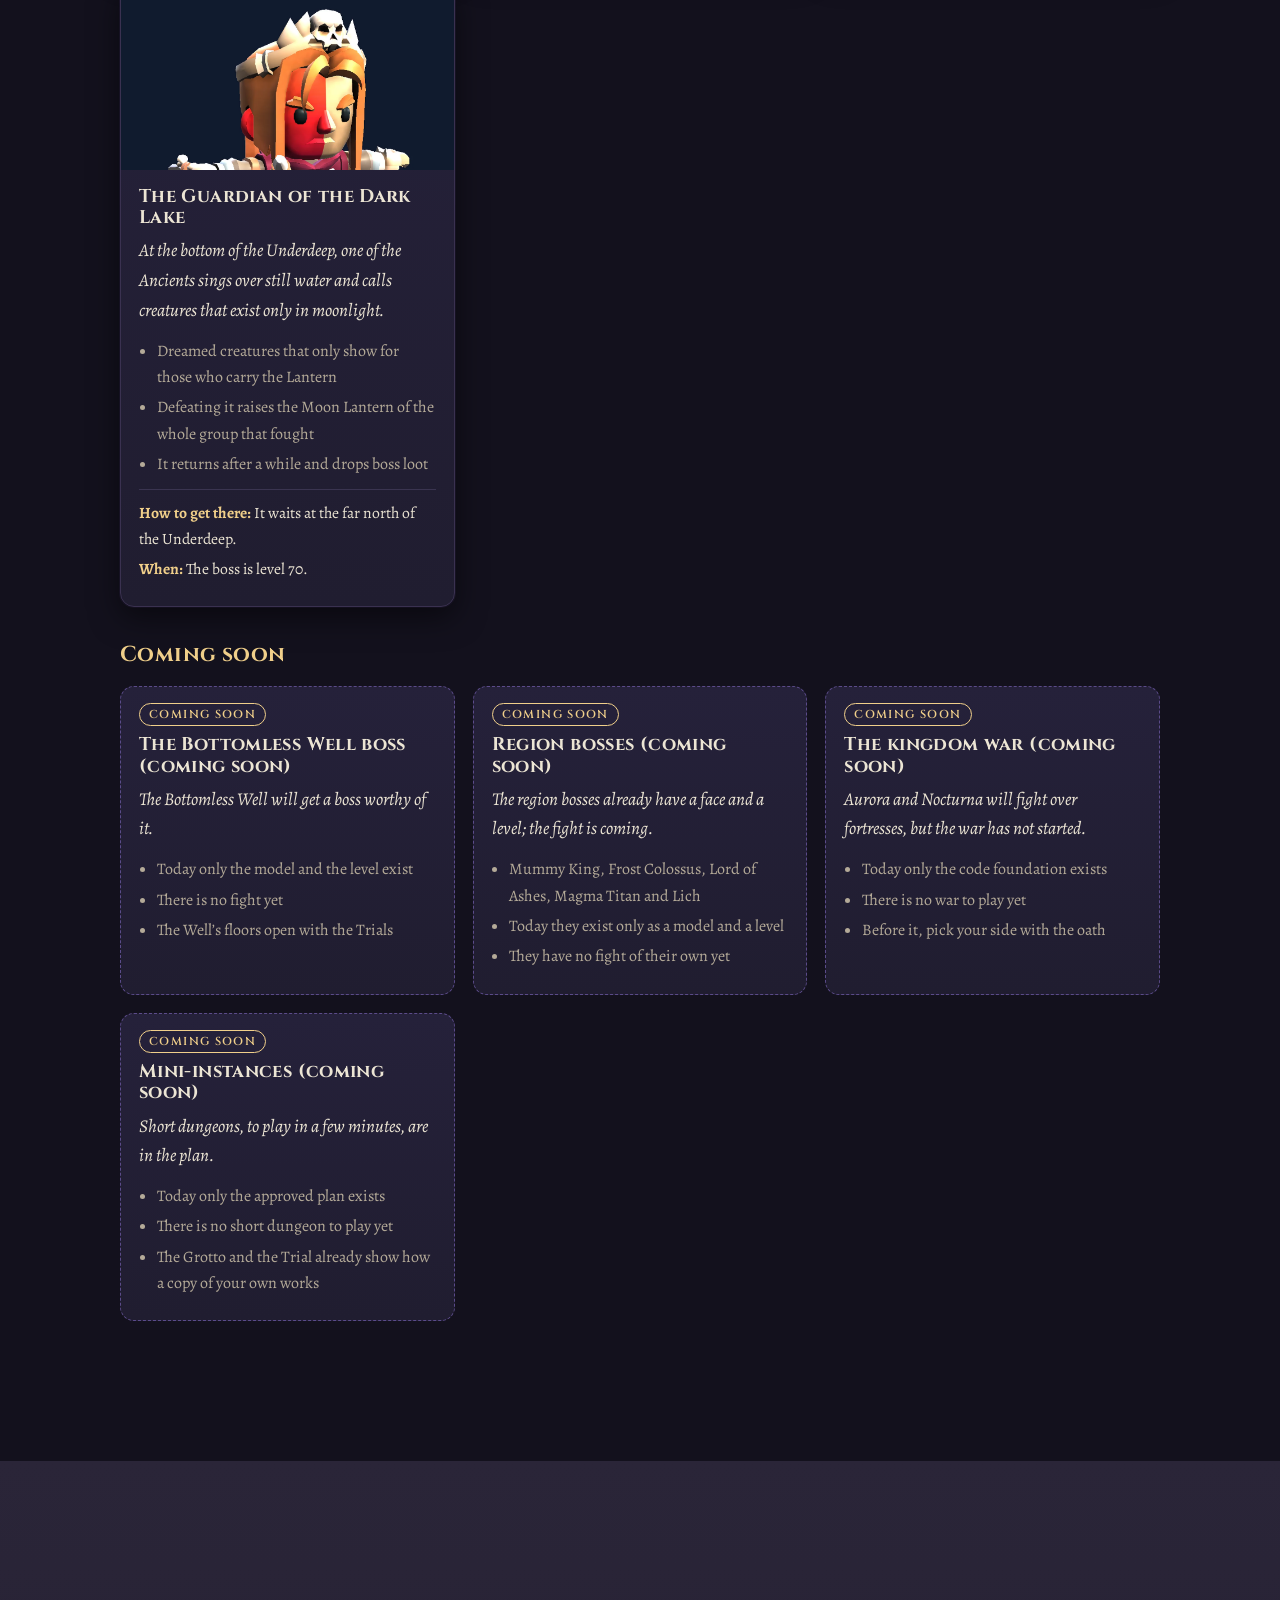
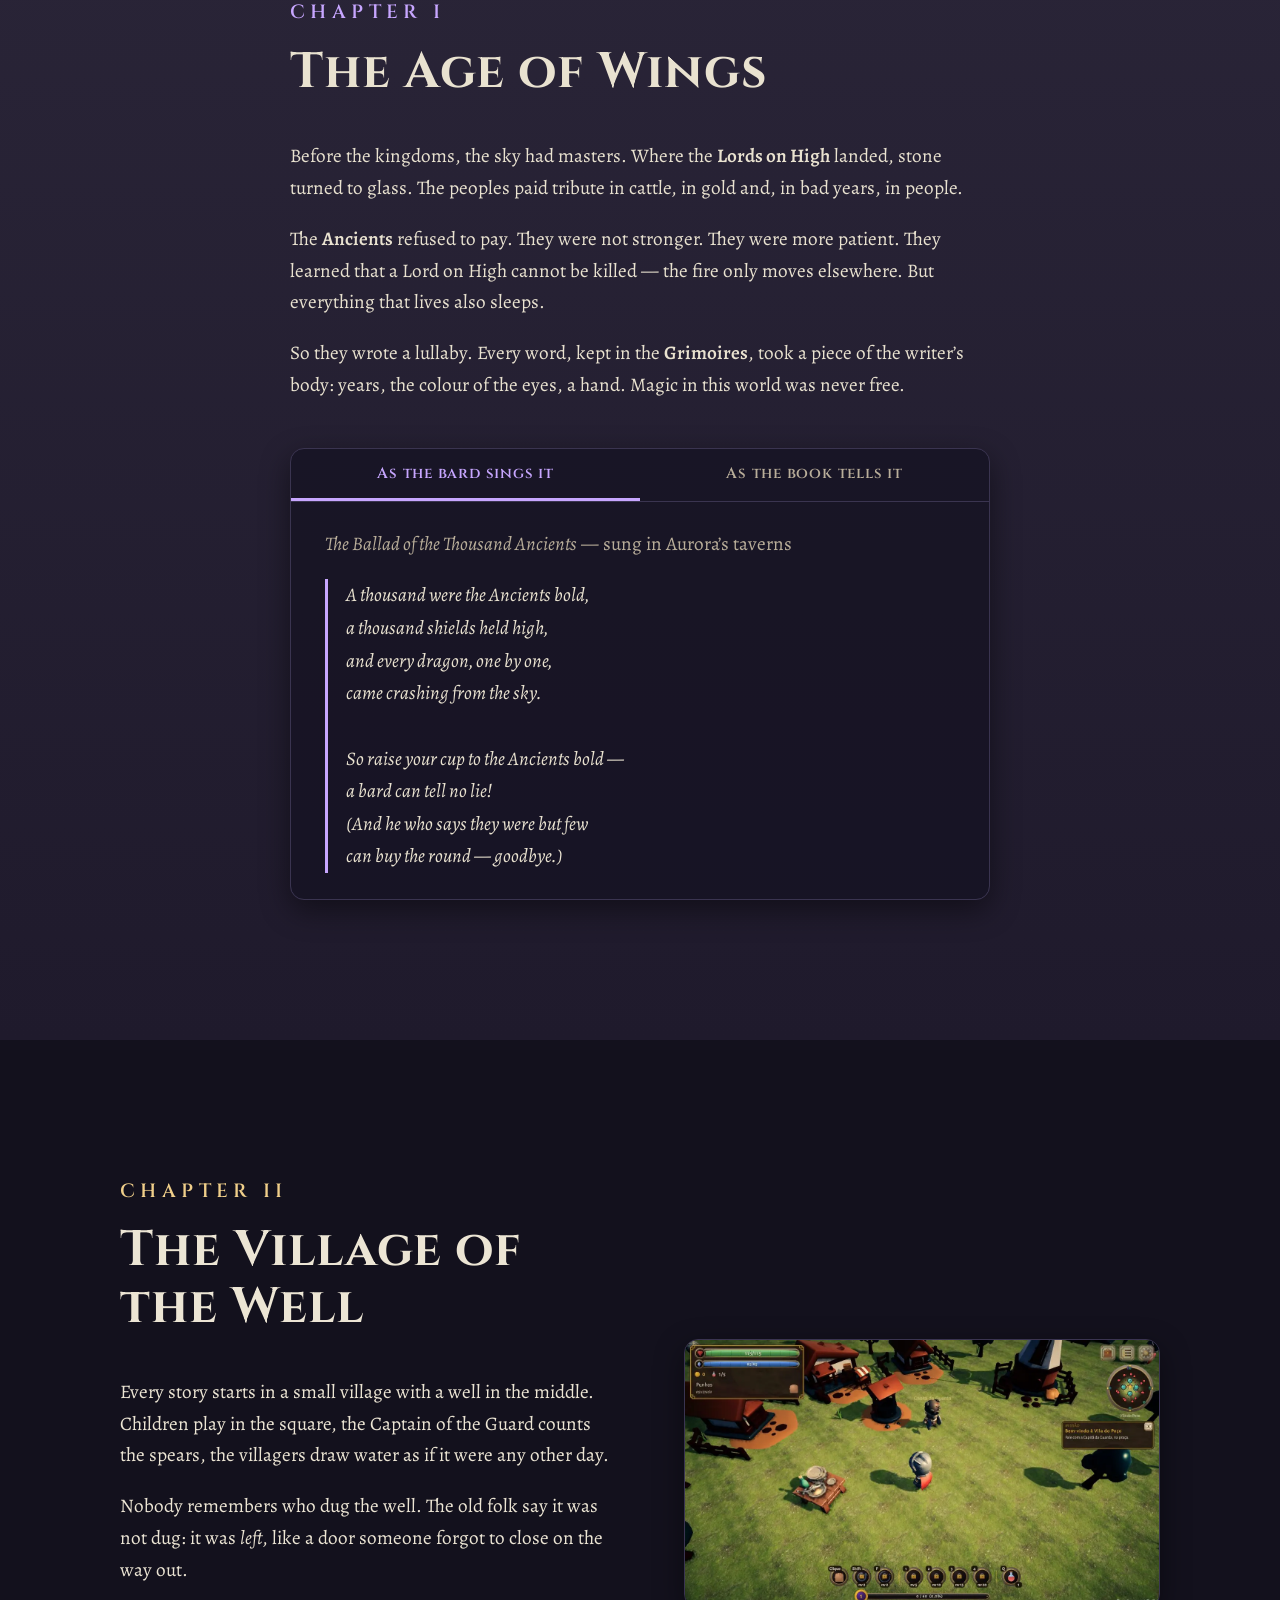
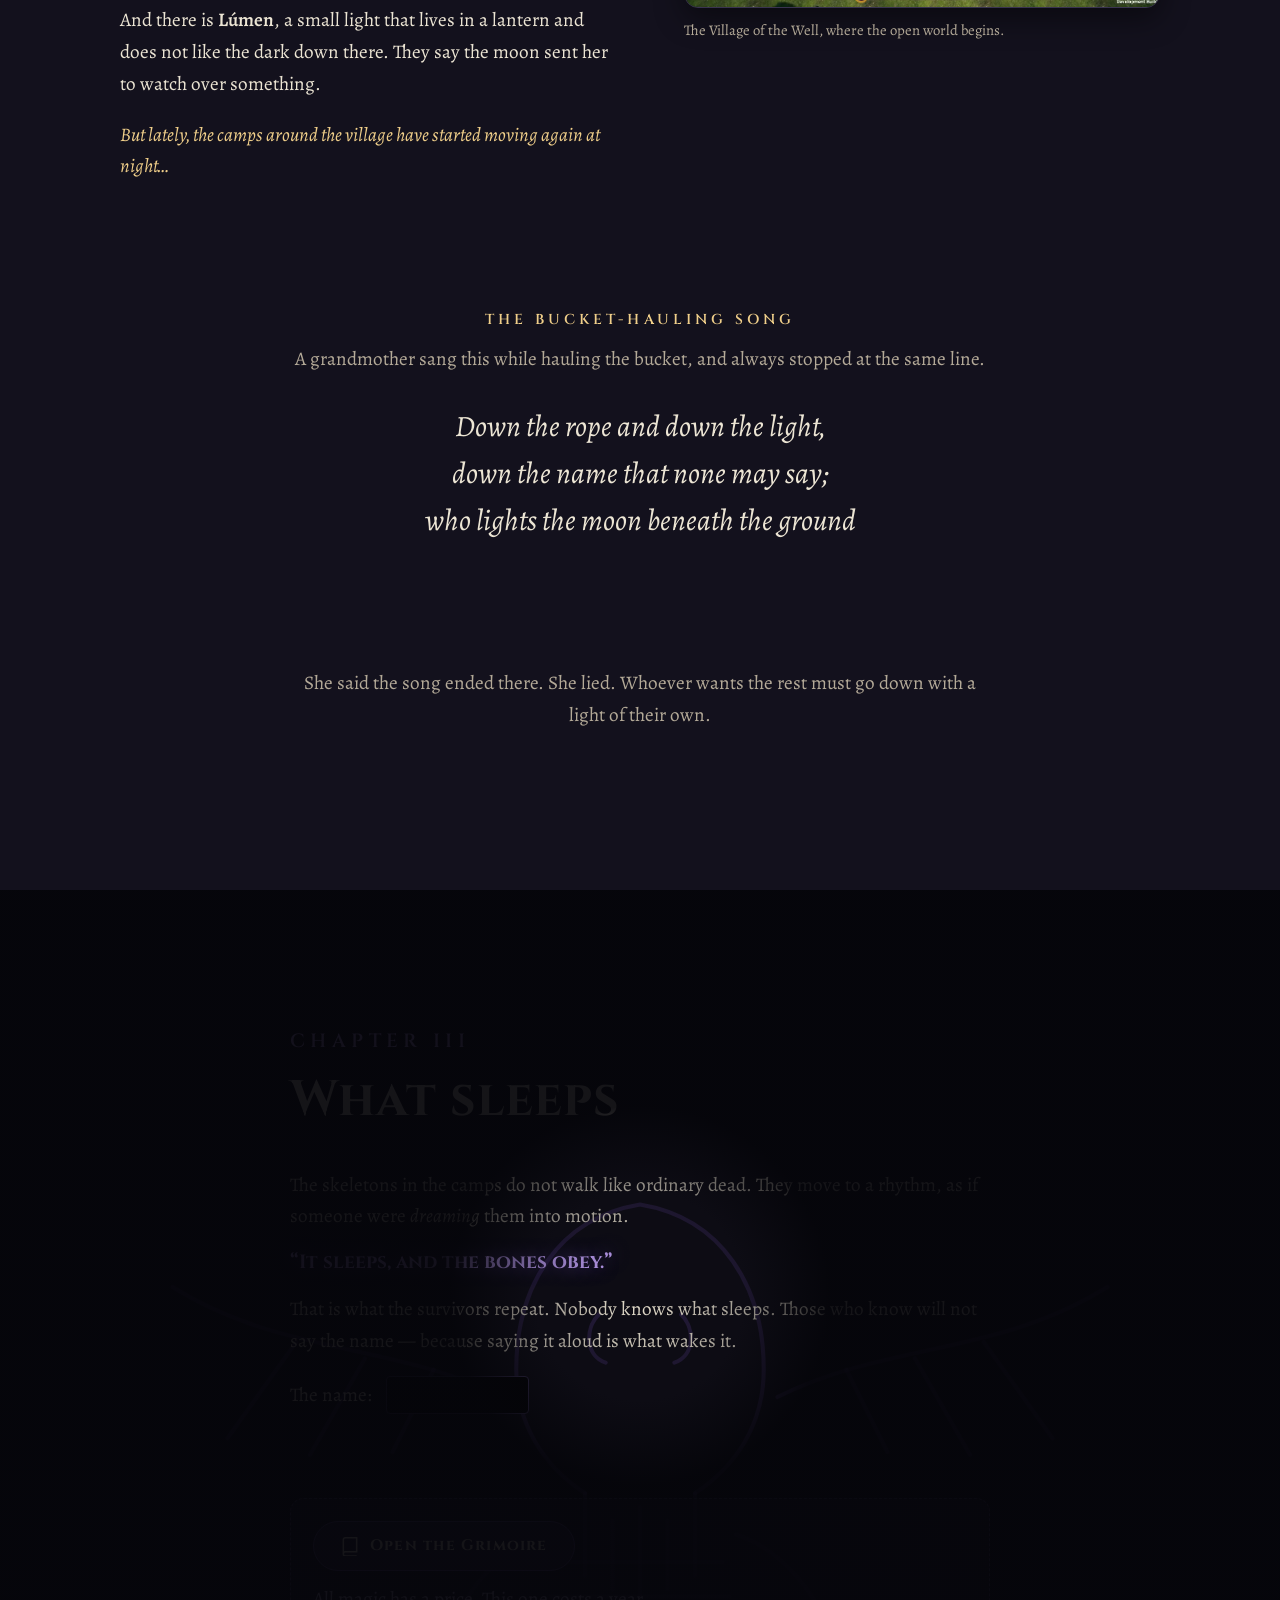
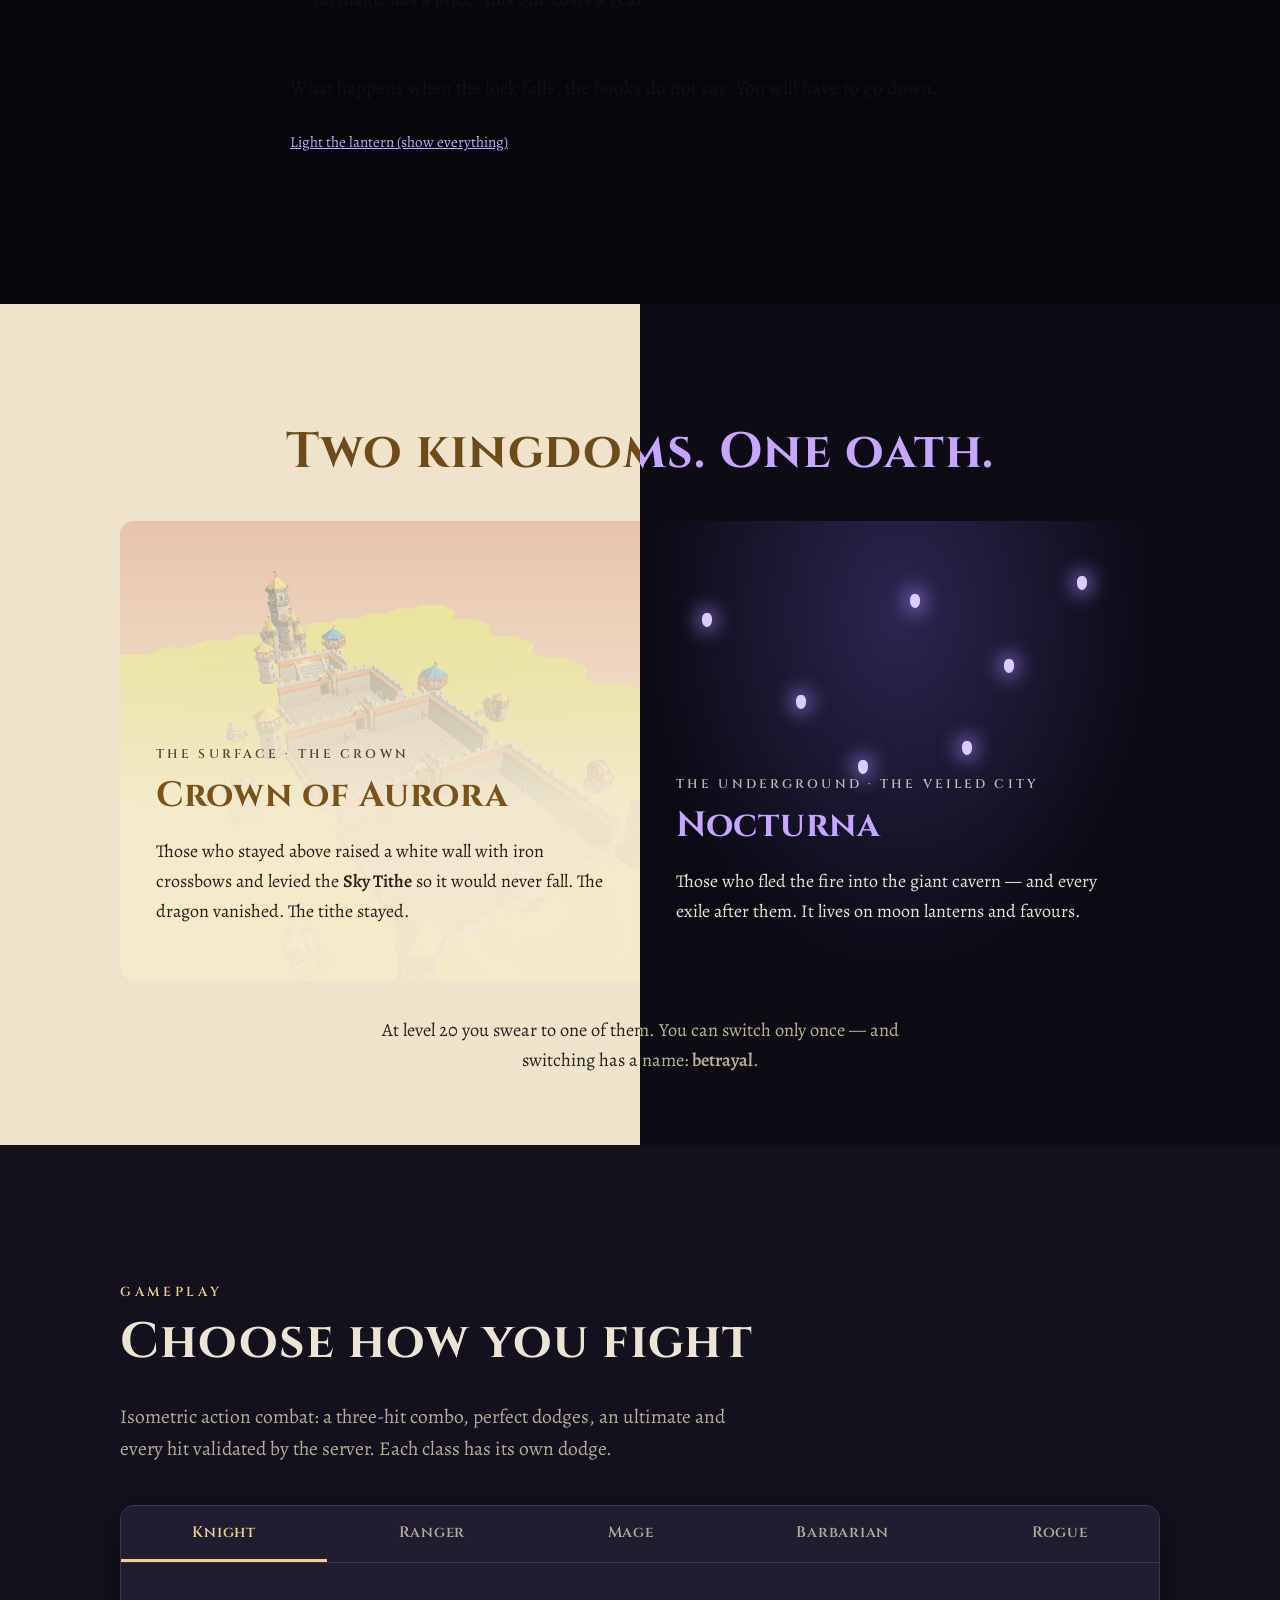
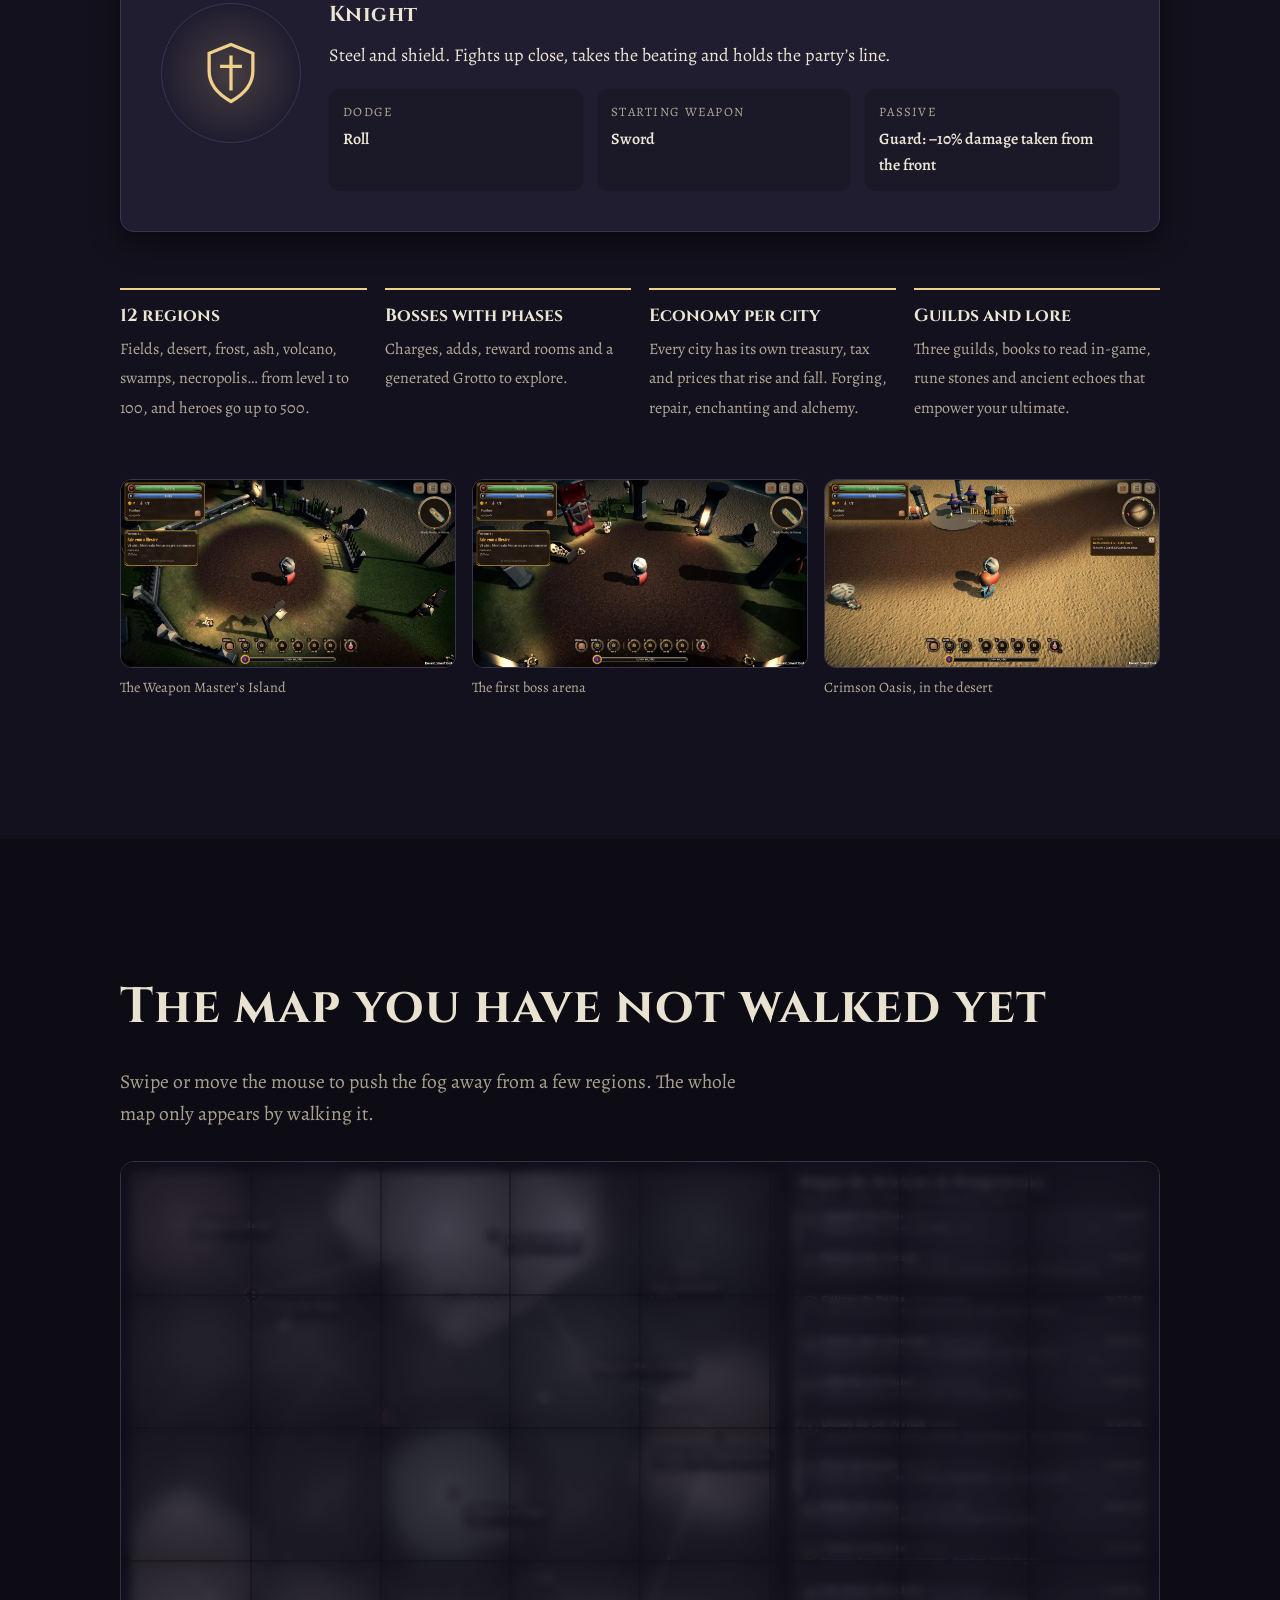
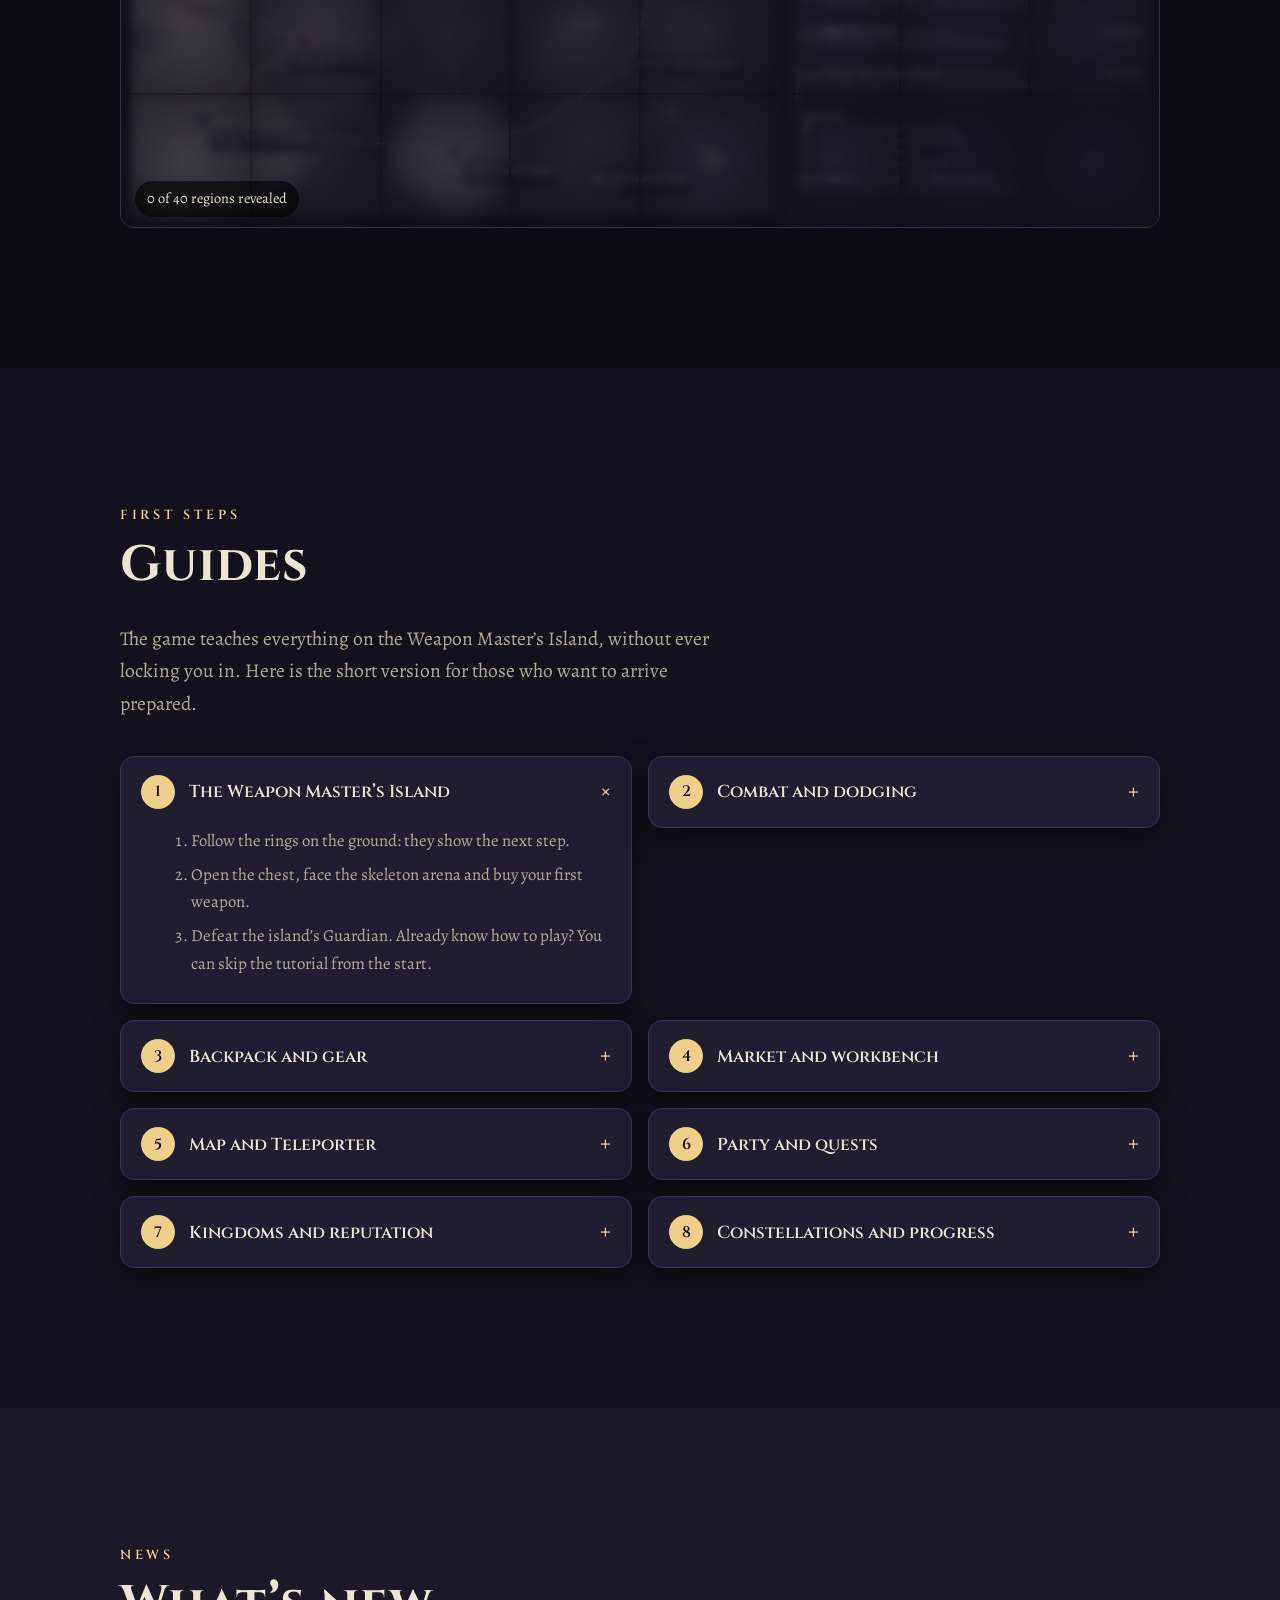
==== commit 9820084f: "site: sincroniza com o repo do jogo (2026-11-04 23:35)" ====
--- a/index.html
+++ b/index.html
@@ -14,7 +14,7 @@
 <link rel="preconnect" href="https://fonts.googleapis.com">
 <link rel="preconnect" href="https://fonts.gstatic.com" crossorigin>
 <link href="https://fonts.googleapis.com/css2?family=Cinzel:wght@500;700&family=Alegreya:ital,wght@0,400;0,600;1,400&display=swap" rel="stylesheet">
-<link rel="stylesheet" href="css/style.css?v=20261024r">
+<link rel="stylesheet" href="css/style.css?v=20261105n">
 <script>
   // tema e idioma antes do primeiro desenho (evita piscar)
   (function () {
@@ -46,6 +46,8 @@
     <a href="#despertar" data-i18n="nav.awakening">O Despertar</a>
     <a href="#baixar" data-i18n="nav.download">Baixar</a>
     <a href="#contato" data-i18n="nav.contact">Contato</a>
+    <!-- Área "Minha conta" no AccountService (config.json → conta.url); sem endereço, o link não aparece -->
+    <a class="nav-conta" id="nav-conta" href="#" rel="noopener" data-i18n="nav.account" hidden>Minha conta</a>
   </nav>
   <div class="controles">
     <button class="btn-icone" id="btn-tema" type="button" aria-pressed="false" data-i18n-attr="aria-label:theme.label" aria-label="Alternar Luz e Sombra">
@@ -82,6 +84,13 @@
       <a class="btn btn-ouro" href="#baixar" data-i18n="hero.cta">Baixar o jogo</a>
       <a class="btn btn-fantasma" href="#despertar" data-i18n="hero.trailer">Ver o trailer</a>
     </div>
+    <!-- Contador ao vivo (GET /stats/live; sem api.url: total e nível mais alto do data/ranking.json). Só aparece com dado. -->
+    <dl class="hero-contador" id="hero-contador" hidden>
+      <div class="hc-item" id="hc-online" hidden><dt data-i18n="hc.online">heróis no mundo agora</dt><dd data-contar="0">0</dd></div>
+      <div class="hc-item" id="hc-ativos" hidden><dt data-i18n="hc.active">aventureiros nas últimas 24 h</dt><dd data-contar="0">0</dd></div>
+      <div class="hc-item" id="hc-herois" hidden><dt data-i18n="hc.heroes">heróis no ranking</dt><dd data-contar="0">0</dd></div>
+      <div class="hc-item" id="hc-nivel" hidden><dt data-i18n="hc.top">nível mais alto do momento</dt><dd data-contar="0">0</dd></div>
+    </dl>
     <a class="selo-status" href="#status" id="selo-status">
       <span class="ponto" aria-hidden="true"></span>
       <span id="selo-status-txt" data-i18n="status.loading">Consultando o servidor…</span>
@@ -383,14 +392,24 @@
   </div>
 </section>
 
-<!-- ===================== NOVIDADES (site/data/novidades.json, gerado do CHANGELOG) ===================== -->
+<!-- ===================== NOVIDADES (GET /news do AccountService, publicadas pelo painel; sem api.url ou fora do ar: site/data/novidades.json, gerado do CHANGELOG) ===================== -->
 <section class="secao luz alt" id="novidades" aria-labelledby="nv-titulo">
   <div class="caixa">
     <p class="capitulo-num" data-i18n="nv.kicker">Novidades</p>
     <h2 id="nv-titulo" data-i18n="nv.title">O que mudou</h2>
-    <p class="lead" data-i18n="nv.lead">As mudanças mais recentes, direto das notas de versão do jogo.</p>
+    <p class="lead" data-i18n="nv.lead">Avisos do time e as mudanças mais recentes do jogo.</p>
     <ol class="nv-lista" id="nv-lista"></ol>
     <p class="vt-erro" id="nv-erro" hidden></p>
+  </div>
+</section>
+
+<!-- ===================== WIKI (GET /wiki do AccountService, editada pelo painel → Conteúdo do site; sem api.url a seção fica oculta) ===================== -->
+<section class="secao luz" id="wiki" aria-labelledby="wk-titulo" hidden>
+  <div class="caixa">
+    <p class="capitulo-num" data-i18n="wk.kicker">Wiki</p>
+    <h2 id="wk-titulo" data-i18n="wk.title">O livro do aventureiro</h2>
+    <p class="lead" data-i18n="wk.lead">O que se conta nas tavernas sobre este mundo. Toque num capítulo para ler.</p>
+    <div class="wk-lista" id="wk-lista"></div>
   </div>
 </section>
 
@@ -486,11 +505,36 @@
 
 </main>
 
+<!-- ===================== FAIXA FIXA: TOP 5 + BAIXAR (GET /ranking; sem api.url: data/ranking.json) ===================== -->
+<aside class="flutuante" id="flutuante" aria-label="Ranking e download" data-i18n-attr="aria-label:fl.label">
+  <div class="fl-ranking" id="fl-ranking" hidden>
+    <button class="fl-ranking-abrir" id="fl-abrir" type="button" aria-expanded="false" aria-controls="fl-lista">
+      <svg viewBox="0 0 24 24" aria-hidden="true"><path d="M7 4h10v4a5 5 0 0 1-10 0zM5 5H3v2a3 3 0 0 0 4 2.8M19 5h2v2a3 3 0 0 1-4 2.8M12 13v4M8 21h8M9 17h6"/></svg>
+      <span class="fl-titulo" data-i18n="fl.title">Top 5 do reino</span>
+      <span class="fl-lider" id="fl-lider"></span>
+    </button>
+    <div class="fl-corpo" id="fl-lista">
+      <ol class="fl-lista" id="fl-top5"></ol>
+      <a class="fl-mais" href="#ranking" data-i18n="fl.more">Ver o ranking completo</a>
+      <a class="fl-mais fl-entrar" href="#baixar" data-i18n="fl.join">Entre no top 100 →</a>
+    </div>
+  </div>
+  <a class="btn btn-ouro fl-baixar" id="fl-baixar" href="#baixar" data-i18n="hero.cta">Baixar o jogo</a>
+</aside>
+
+<!-- Fragmentos do Grimório: progresso de leitura que revela trechos da história ao rolar (sem conta, guardado no aparelho) -->
+<div class="fragmentos" id="fragmentos" aria-hidden="true"><span class="fragmentos-barra" id="fragmentos-barra"></span></div>
+<div class="fragmento-aviso" id="fragmento-aviso" role="status" aria-live="polite" hidden>
+  <span class="fragmento-conta" id="fragmento-conta"></span>
+  <p class="fragmento-texto" id="fragmento-texto"></p>
+  <a class="fragmento-link" id="fragmento-link" href="#wiki" hidden data-i18n="fr.more">Ler mais na wiki</a>
+</div>
+
 <footer class="rodape">
   <div class="caixa">
     <p class="rodape-marca">MMORPG <b>3D</b> · Project-Games505</p>
     <p data-i18n="ft.credits">Feito em Unity com servidor próprio. Assets de terceiros em domínio público (CC0): <a href="https://kaylousberg.itch.io/" rel="noopener">KayKit</a>, <a href="https://kenney.nl/" rel="noopener">Kenney</a>, <a href="https://ambientcg.com/" rel="noopener">ambientCG</a> e a música <i>Medieval: Harvest Season</i> (RandomMind).</p>
-    <p class="rodape-pe"><span>© 2026 Project-Games505</span> · <span id="rodape-versao">v0.5.0</span> · <a href="#inicio" data-i18n="ft.top">Voltar ao topo</a> · <a href="privacidade.html" data-i18n="ft.privacy">Privacidade</a> · <a href="termos.html" data-i18n="ft.terms">Termos de uso</a> · <a href="excluir-conta.html" data-i18n="ft.delete">Excluir conta</a></p>
+    <p class="rodape-pe"><span>© 2026 Project-Games505</span> · <span id="rodape-versao">v0.5.0</span> · <a href="#inicio" data-i18n="ft.top">Voltar ao topo</a> · <a href="privacidade.html" data-i18n="ft.privacy">Privacidade</a> · <a href="termos.html" data-i18n="ft.terms">Termos de uso</a> · <a href="excluir-conta.html" data-i18n="ft.delete">Excluir conta</a><span id="rodape-conta" hidden> · <a id="rodape-conta-link" href="#" rel="noopener" data-i18n="ft.account">Minha conta</a></span></p>
   </div>
 </footer>
 
@@ -517,7 +561,7 @@
   </defs>
 </svg>
 
-<script src="js/i18n.js?v=20261024r"></script>
-<script src="js/main.js?v=20261024r"></script>
+<script src="js/i18n.js?v=20261105n"></script>
+<script src="js/main.js?v=20261105n"></script>
 </body>
 </html>
--- a/css/style.css
+++ b/css/style.css
@@ -103,6 +103,8 @@
 .menu { display: flex; gap: clamp(10px, 1.6vw, 22px); margin-left: auto; }
 .menu a { color: var(--texto); text-decoration: none; font-size: .98rem; padding: 6px 2px; border-bottom: 2px solid transparent; }
 .menu a:hover { border-color: var(--destaque); }
+.menu a[hidden], #rodape-conta[hidden] { display: none; }
+.nav-conta { color: var(--destaque) !important; font-weight: 600; }
 .controles { display: flex; align-items: center; gap: 8px; }
 .btn-icone {
   display: inline-flex; align-items: center; gap: 6px; height: 38px; padding: 0 12px;
@@ -444,6 +446,19 @@
 .nv-item h3 { margin: 0 0 4px; font-size: 1.1rem; }
 .nv-item p { margin: 0; color: var(--texto-suave); }
 
+/* Wiki (GET /wiki): capítulos que abrem no lugar, no mesmo cartão das Novidades */
+.wk-lista { margin: 36px 0 0; display: grid; gap: 14px; max-width: 760px; }
+.wk-item { background: var(--cartao); border: 1px solid var(--borda); border-radius: var(--raio); box-shadow: var(--sombra-cartao); }
+.wk-item summary { cursor: pointer; list-style: none; padding: 14px 18px; display: grid; gap: 2px; }
+.wk-item summary::-webkit-details-marker { display: none; }
+.wk-item summary h3 { margin: 0; font-size: 1.15rem; }
+.wk-item summary h3::after { content: " ›"; color: var(--destaque); display: inline-block; transition: transform .25s; }
+.wk-item[open] summary h3::after { transform: rotate(90deg); }
+.wk-item summary p { margin: 0; color: var(--texto-suave); font-size: 1rem; }
+.wk-corpo { padding: 0 18px 16px; border-top: 1px solid var(--borda); }
+.wk-corpo p:first-child { margin-top: 14px; }
+.wk-categoria { font-family: var(--serifa-titulo); font-size: .8rem; letter-spacing: .14em; text-transform: uppercase; color: var(--destaque); margin: 18px 0 0; }
+
 /* ---------- Despertar ---------- */
 .despertar { background: radial-gradient(ellipse at 70% 30%, #2a1f45 0, var(--noite) 60%); }
 .tremor-aviso { font: 700 1.05rem var(--serifa-titulo); letter-spacing: .12em; color: #e0a46a; text-transform: uppercase; }
@@ -503,3 +518,77 @@
   .aparece, .versos li { opacity: 1; transform: none; }
   .escuro-lanterna, .lanterna-global { display: none !important; }
 }
+
+/* ===================== Marketing (Frente 4): contador, faixa fixa do ranking, CTA, tilt e fragmentos ===================== */
+/* Contador ao vivo do hero (GET /stats/live) */
+.hero-contador[hidden], .hc-item[hidden], .fl-ranking[hidden], .fragmento-aviso[hidden] { display: none; }
+.hero-contador { display: flex; flex-wrap: wrap; gap: 10px 28px; margin: 0 0 22px; }
+.hc-item { display: flex; flex-direction: column-reverse; min-width: 8.5em; }
+.hc-item dt { font-size: .85rem; color: #e6dcc6; text-shadow: 0 1px 10px rgba(0, 0, 0, .7); }
+.hc-item dd { margin: 0; font: 600 clamp(1.7rem, 4vw, 2.4rem)/1.1 var(--serifa-titulo); color: var(--ouro-claro); font-variant-numeric: tabular-nums; text-shadow: 0 2px 18px rgba(0, 0, 0, .7), 0 0 24px rgba(201, 151, 63, .35); }
+#hc-online dd::before { content: ""; display: inline-block; width: .38em; height: .38em; margin-right: .3em; vertical-align: .25em; border-radius: 50%; background: #4cc38a; box-shadow: 0 0 10px #4cc38a; animation: pulsar 2s ease-in-out infinite; }
+@keyframes pulsar { 50% { opacity: .35; } }
+
+/* Faixa fixa: Top 5 + Baixar. PC: cartão no canto direito, visível desde o topo. Celular: barra no rodapé da tela. */
+.flutuante { position: fixed; z-index: 45; right: clamp(12px, 2vw, 24px); bottom: clamp(12px, 2vw, 24px); display: flex; flex-direction: column; align-items: flex-end; gap: 10px; pointer-events: none; }
+.flutuante > * { pointer-events: auto; }
+.fl-ranking { width: 260px; background: var(--cartao); color: var(--texto); border: 1px solid var(--borda); border-radius: var(--raio); box-shadow: var(--sombra-cartao); overflow: hidden; }
+:root[data-modo="sombra"] .fl-ranking { background: linear-gradient(180deg, #25213a, var(--cartao)); border-color: #3a3150; }
+.fl-ranking-abrir { width: 100%; display: flex; align-items: center; gap: 8px; padding: 10px 14px; background: none; border: 0; color: inherit; font: inherit; cursor: pointer; text-align: left; }
+.fl-ranking-abrir svg { width: 20px; height: 20px; flex: none; fill: none; stroke: var(--destaque); stroke-width: 1.8; stroke-linecap: round; stroke-linejoin: round; }
+.fl-titulo { font: 600 .82rem var(--serifa-titulo); letter-spacing: .1em; text-transform: uppercase; color: var(--destaque); }
+.fl-lider { margin-left: auto; font-size: .9rem; color: var(--texto-suave); white-space: nowrap; overflow: hidden; text-overflow: ellipsis; max-width: 9em; }
+.fl-corpo { padding: 0 14px 12px; }
+.fl-lista { list-style: none; margin: 0 0 8px; padding: 0; counter-reset: fl; }
+.fl-lista li { counter-increment: fl; display: flex; gap: 8px; align-items: baseline; padding: 4px 0; border-bottom: 1px solid var(--borda); font-size: .98rem; }
+.fl-lista li:last-child { border-bottom: 0; }
+.fl-lista li::before { content: counter(fl); width: 1.4em; font-weight: 700; color: var(--texto-suave); font-variant-numeric: tabular-nums; }
+.fl-lista li:nth-child(-n+3)::before { color: var(--destaque); }
+.fl-lista .fl-nome { flex: 1; overflow: hidden; text-overflow: ellipsis; white-space: nowrap; }
+.fl-lista .fl-nv { font-variant-numeric: tabular-nums; color: var(--texto-suave); font-size: .9rem; }
+.fl-mais { display: block; font-size: .92rem; padding: 3px 0; }
+.fl-entrar { font-weight: 600; }
+.fl-baixar { transition: opacity .3s, transform .3s; }
+.flutuante.sem-cta .fl-baixar { opacity: 0; transform: translateY(12px); pointer-events: none; }
+@media (max-width: 760px) {
+  .flutuante { left: 0; right: 0; bottom: 0; flex-direction: row; align-items: flex-end; gap: 0; padding: 8px 10px calc(8px + env(safe-area-inset-bottom)); background: var(--topo-fundo); backdrop-filter: blur(10px); -webkit-backdrop-filter: blur(10px); border-top: 1px solid var(--borda); pointer-events: auto; }
+  .fl-ranking { flex: 1; width: auto; min-width: 0; background: none; border: 0; box-shadow: none; }
+  :root[data-modo="sombra"] .fl-ranking { background: none; }
+  .fl-ranking-abrir { padding: 8px 6px; min-height: 44px; }
+  .fl-titulo { white-space: nowrap; font-size: .76rem; }
+  /* Com o CTA ao lado não cabe o líder: fica só "Top 5". */
+  .flutuante:not(.sem-cta) .fl-lider { display: none; }
+  .hc-item { min-width: 40%; }
+  .hc-item dd { font-size: 1.6rem; }
+  .fl-corpo { position: absolute; left: 10px; right: 10px; bottom: calc(100% + 6px); background: var(--cartao); border: 1px solid var(--borda); border-radius: var(--raio); box-shadow: var(--sombra-cartao); padding: 12px 14px; }
+  .fl-ranking:not(.aberto) .fl-corpo { display: none; }
+  .fl-baixar { padding: 10px 16px; min-height: 44px; font-size: .95rem; flex: none; }
+  .flutuante.sem-cta .fl-baixar { display: none; }
+  body { padding-bottom: 64px; }
+}
+@media (min-width: 761px) {
+  .fl-ranking:not(.aberto) .fl-corpo { display: block; }
+  .fl-ranking.recolhido .fl-corpo { display: none; }
+}
+
+/* Vitrine: cartão inclina de leve com o mouse e a foto anda um pouco com a rolagem (parallax) */
+@media (hover: hover) and (pointer: fine) {
+  .vt-card.tilt { transform: perspective(900px) rotateX(var(--rx, 0deg)) rotateY(var(--ry, 0deg)) translateY(-3px); transition: transform .08s linear, box-shadow .25s, border-color .25s; }
+}
+.vt-foto { overflow: hidden; }
+.vt-foto img { transform: translateY(var(--parallax, 0px)) scale(1.08); transition: transform .1s linear; will-change: transform; }
+
+/* Fragmentos do Grimório: barrinha de leitura sob o topo e aviso quando um trecho é revelado */
+.fragmentos { position: fixed; z-index: 51; left: 0; right: 0; top: 0; height: 3px; pointer-events: none; }
+.fragmentos-barra { display: block; height: 100%; width: 0; background: linear-gradient(90deg, var(--violeta), var(--ouro-claro)); box-shadow: 0 0 10px rgba(155, 107, 255, .6); transition: width .6s ease; }
+.fragmento-aviso { position: fixed; z-index: 52; left: 50%; top: 78px; transform: translateX(-50%); width: min(460px, calc(100% - 24px)); padding: 12px 16px; border-radius: var(--raio); background: linear-gradient(180deg, #2a2342, #1b1828); color: var(--osso); border: 1px solid #5b4b8a; box-shadow: 0 14px 40px rgba(0, 0, 0, .5), 0 0 30px rgba(155, 107, 255, .25); animation: fragmento-surge .45s ease-out; }
+.fragmento-conta { display: block; font: 600 .72rem var(--serifa-titulo); letter-spacing: .14em; text-transform: uppercase; color: var(--violeta-brilho); }
+.fragmento-texto { margin: 4px 0 0; font-style: italic; font-size: 1rem; }
+.fragmento-link { display: inline-block; margin-top: 6px; color: var(--ouro-claro); font-size: .92rem; }
+@keyframes fragmento-surge { from { opacity: 0; transform: translate(-50%, -10px); } }
+
+@media (prefers-reduced-motion: reduce) {
+  #hc-online dd::before, .fragmento-aviso { animation: none; }
+  .vt-foto img { transform: none; transition: none; }
+  .fragmentos-barra, .fl-baixar { transition: none; }
+}
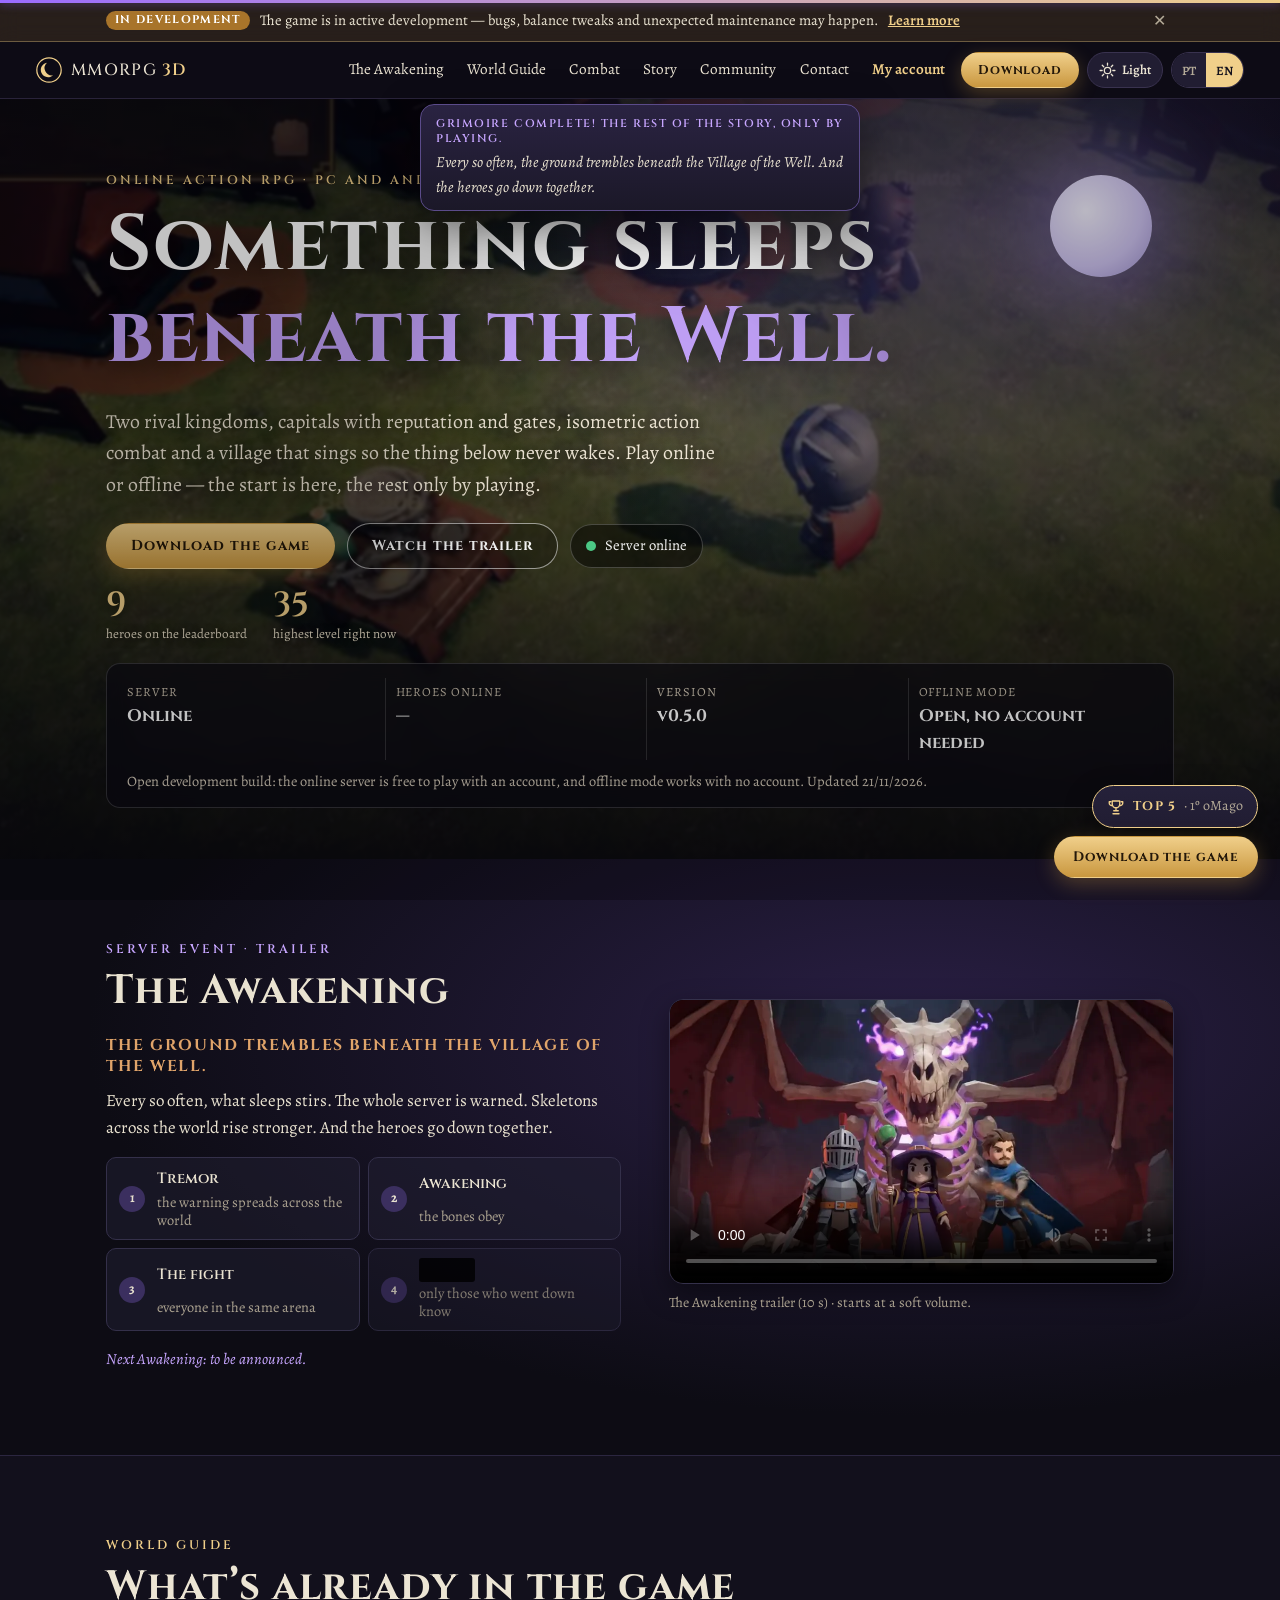
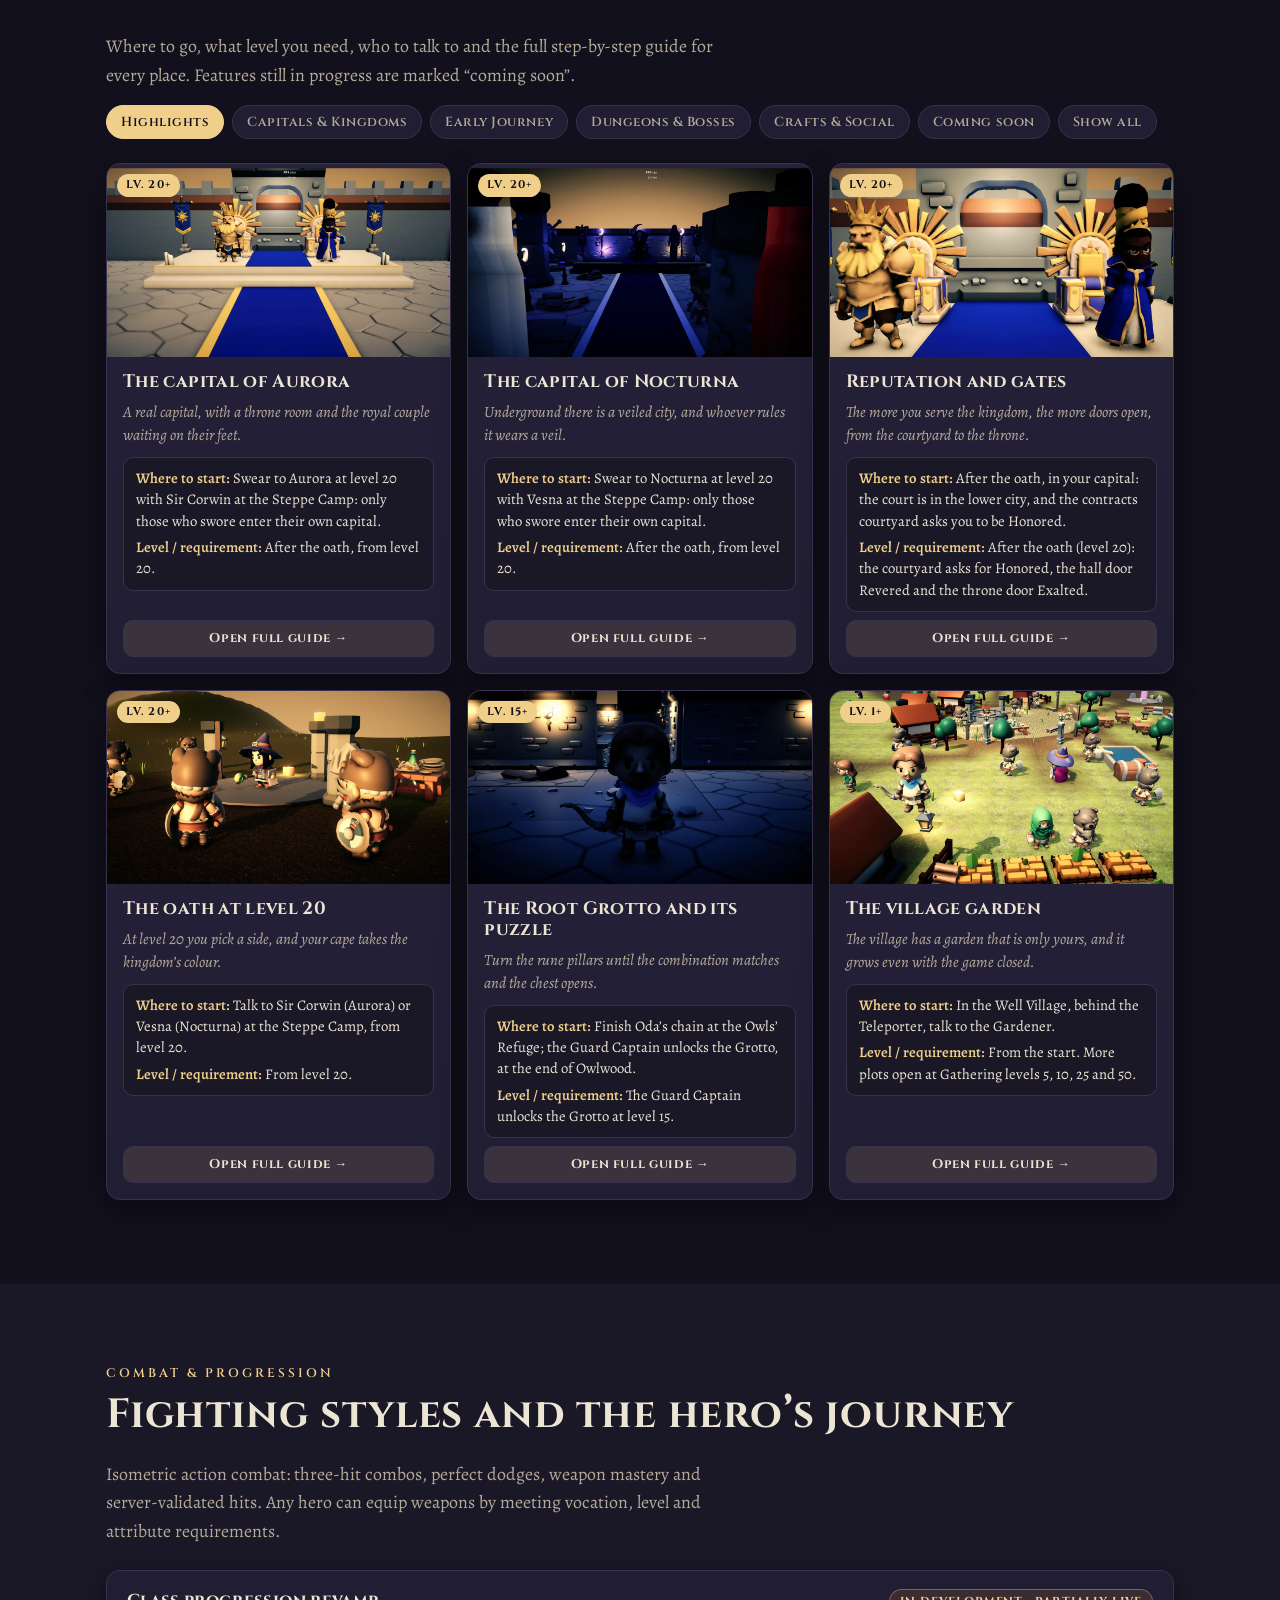
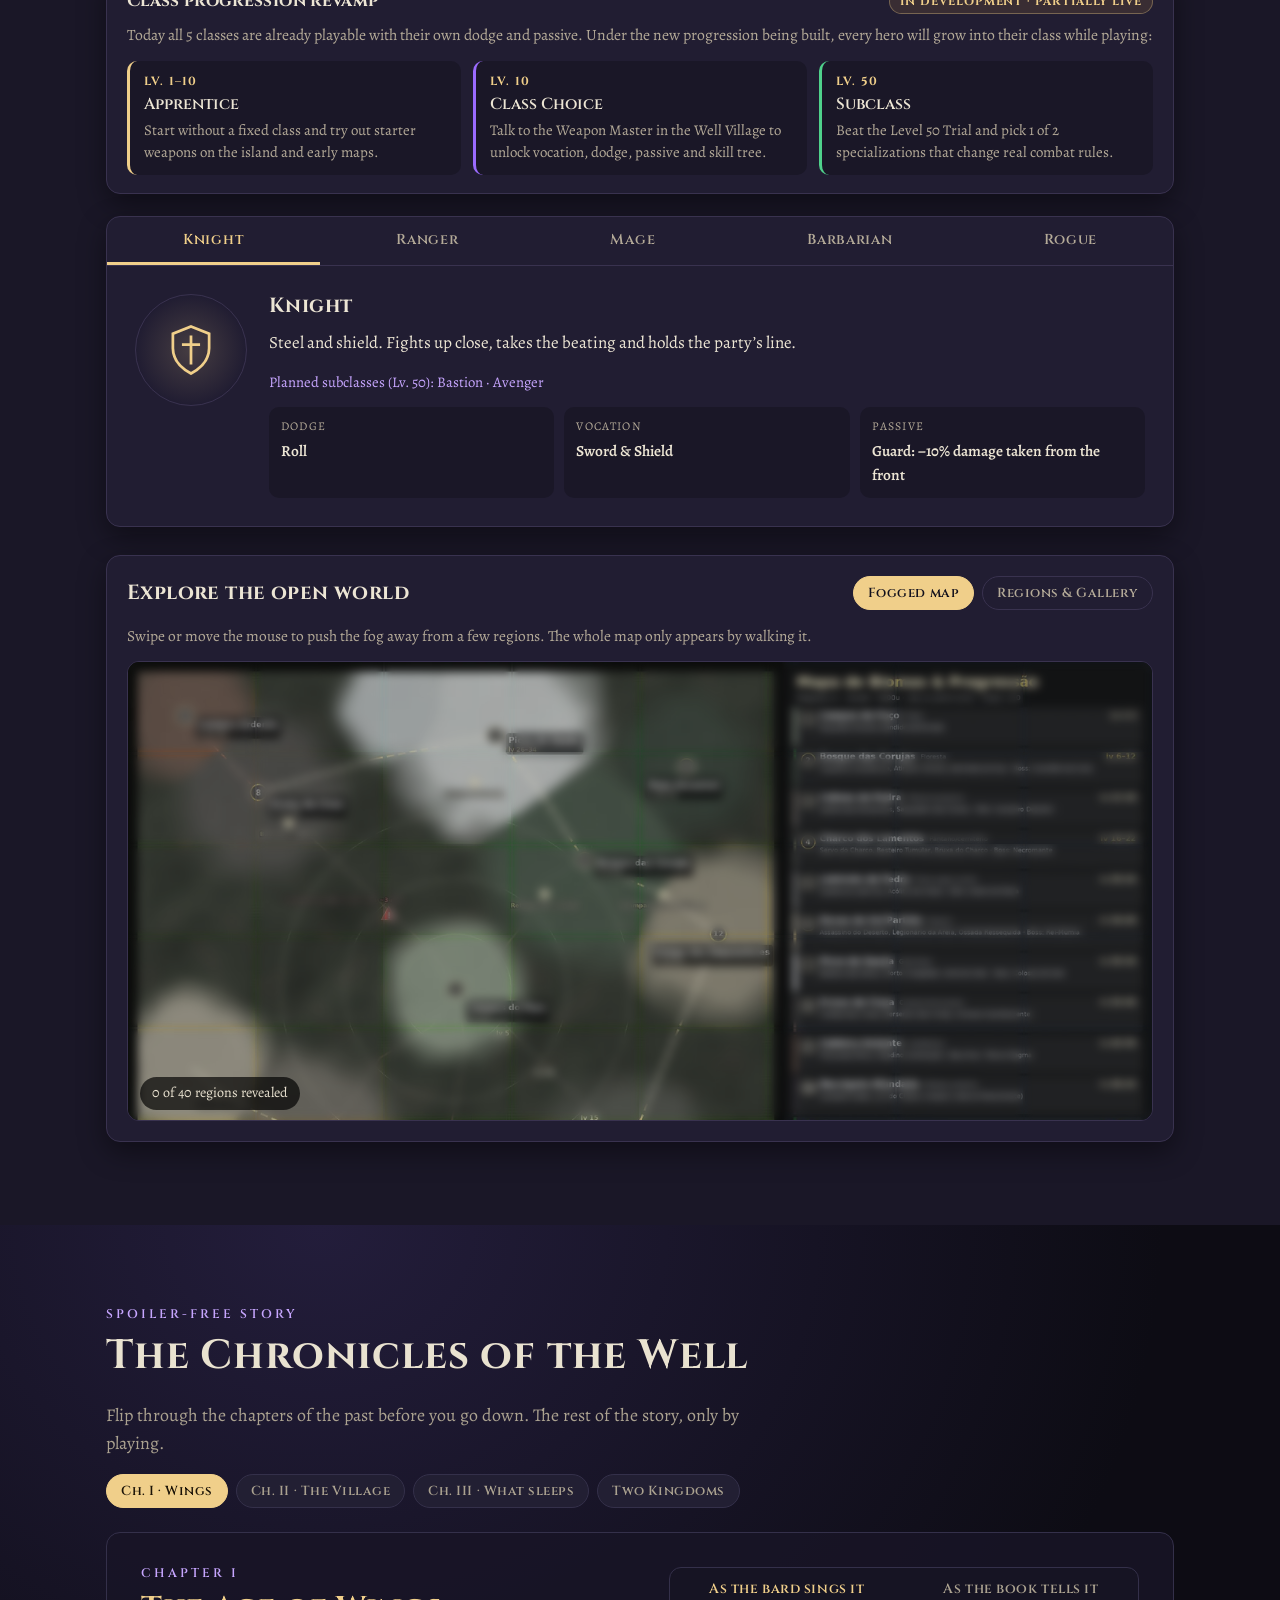
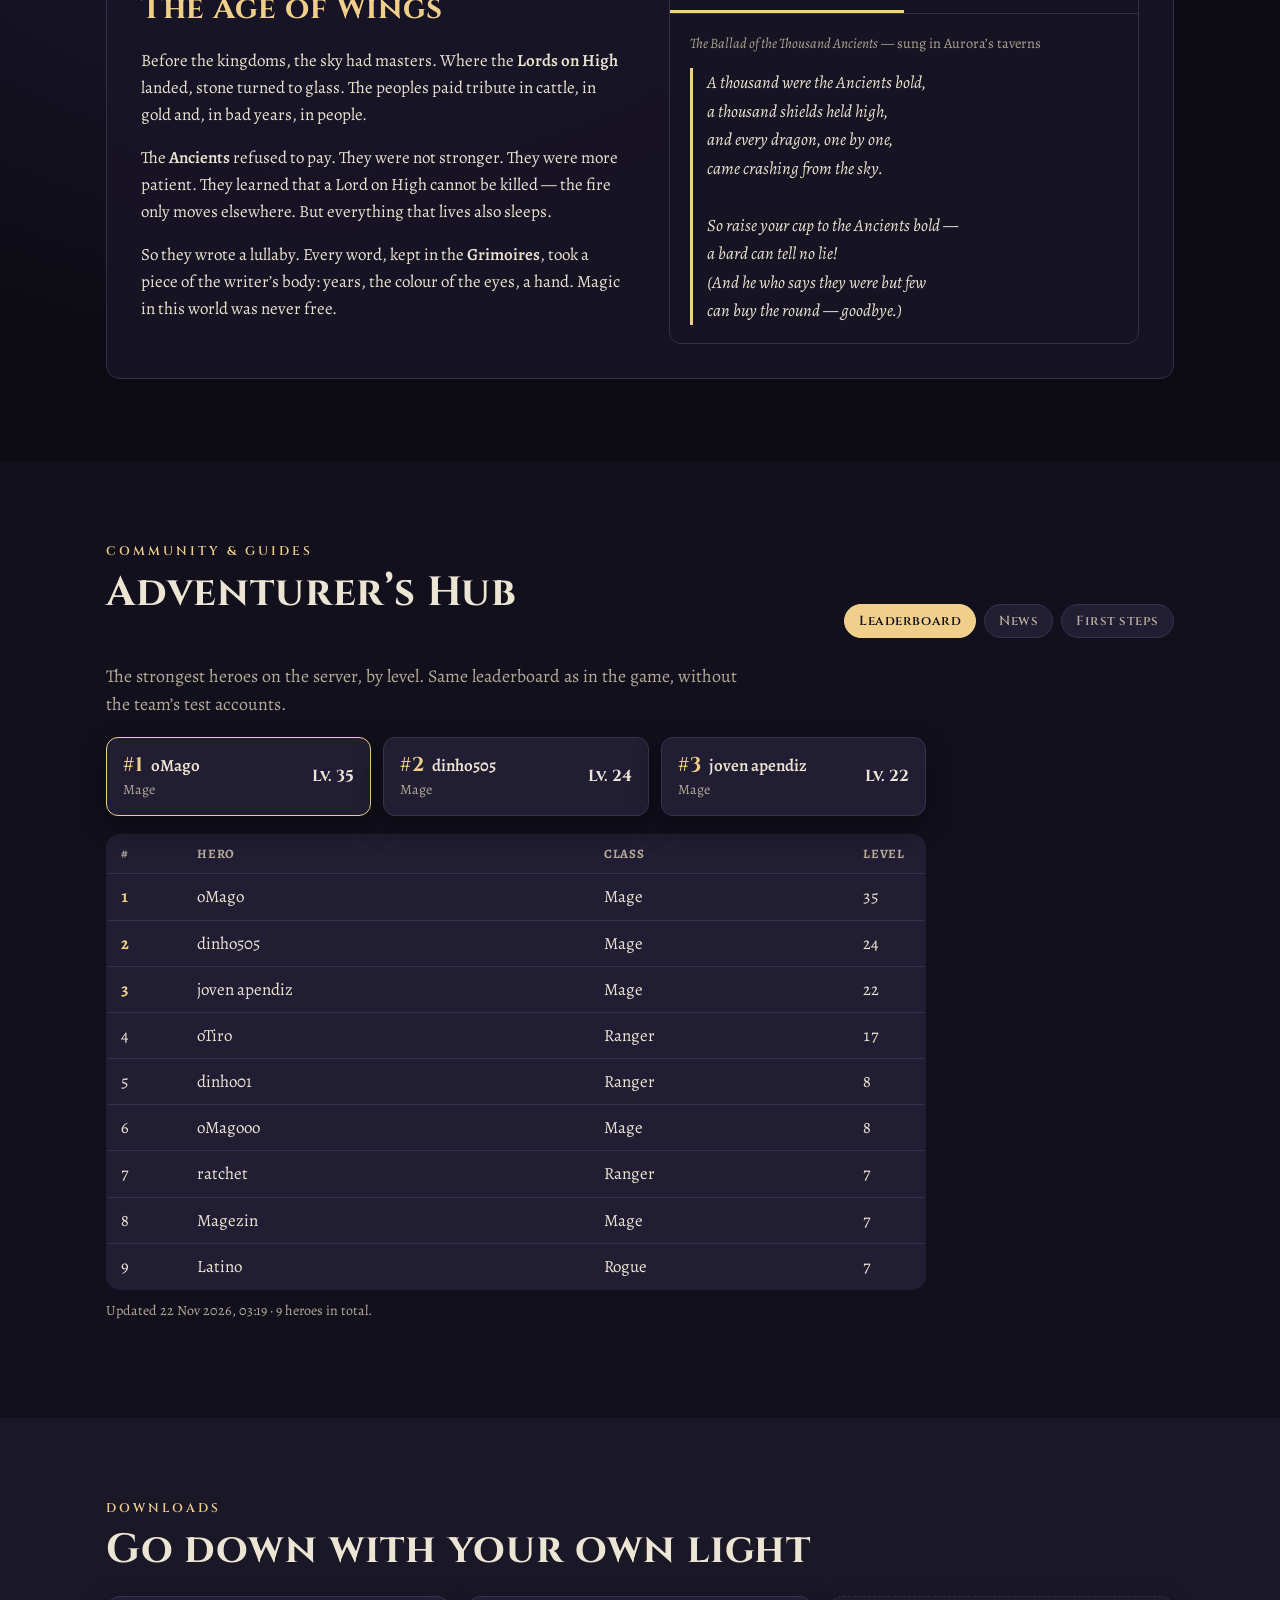
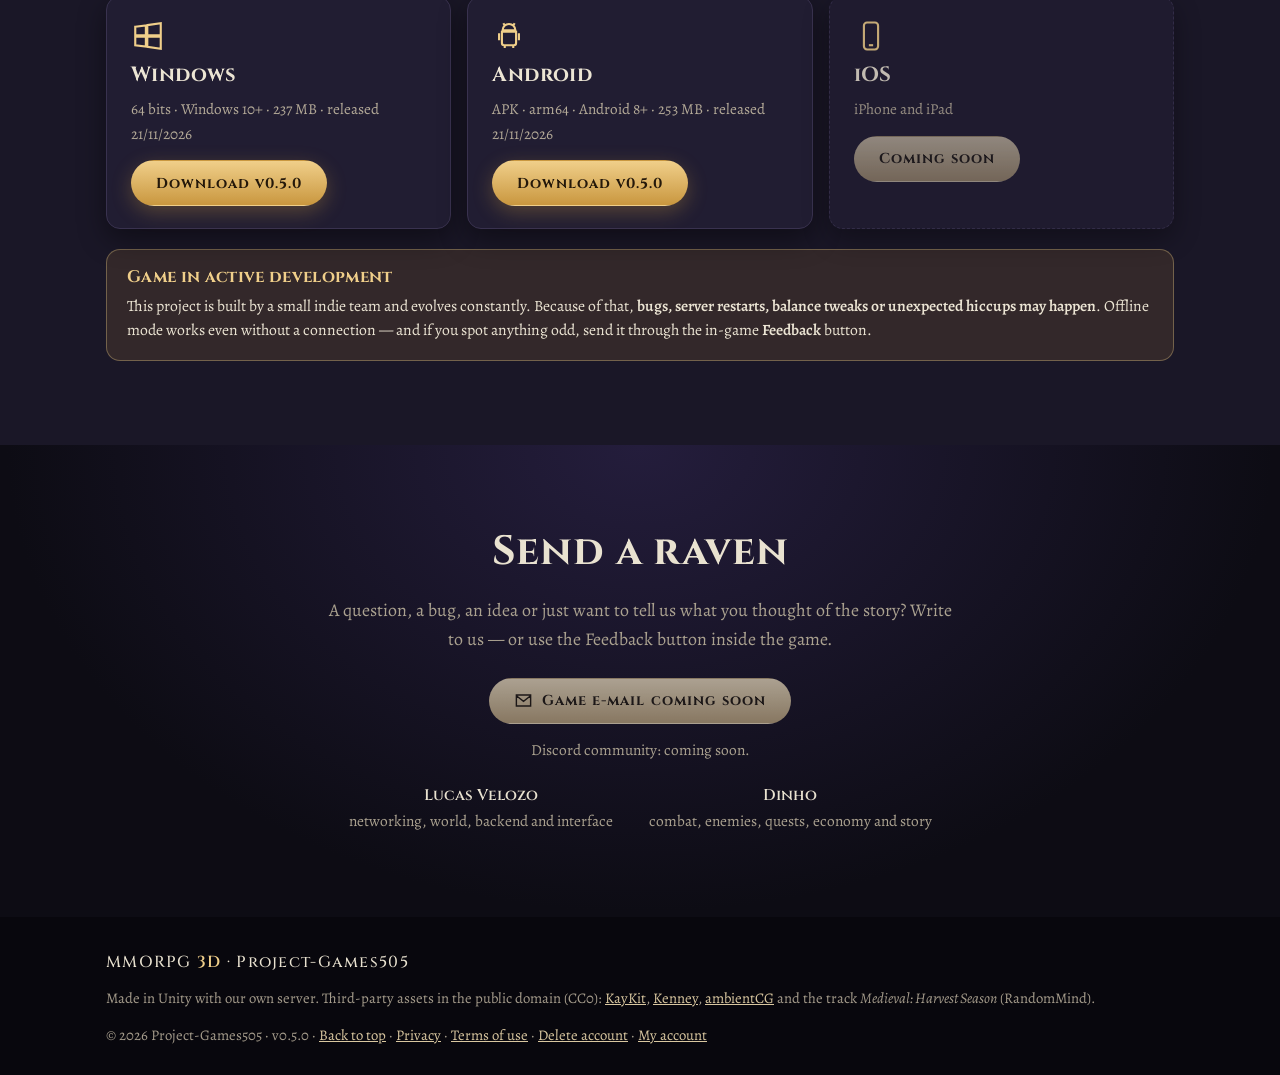
==== commit 817b2e82: "site: sincroniza com o repo do jogo (2026-11-22 00:23)" ====
--- a/index.html
+++ b/index.html
@@ -4,9 +4,9 @@
 <meta charset="utf-8">
 <meta name="viewport" content="width=device-width, initial-scale=1">
 <title>MMORPG 3D — Algo dorme sob o Poço</title>
-<meta name="description" content="RPG online de ação para PC e Android. Cinco classes, dois reinos rivais e algo que dorme sob a Vila do Poço. Baixe e descubra o resto jogando.">
+<meta name="description" content="RPG online de ação para PC e Android. Dois reinos rivais, capitais com reputação e portões, e algo que dorme sob a Vila do Poço. Jogue online ou offline.">
 <meta property="og:title" content="MMORPG 3D — Algo dorme sob o Poço">
-<meta property="og:description" content="Cinco classes, dois reinos, um mundo que não devia acordar. PC e Android.">
+<meta property="og:description" content="Dois reinos rivais, combate isométrico e um mundo que não devia acordar. PC e Android.">
 <meta property="og:image" content="img/mundo-vila.webp">
 <meta property="og:type" content="website">
 <meta name="theme-color" content="#14121c">
@@ -14,9 +14,9 @@
 <link rel="preconnect" href="https://fonts.googleapis.com">
 <link rel="preconnect" href="https://fonts.gstatic.com" crossorigin>
 <link href="https://fonts.googleapis.com/css2?family=Cinzel:wght@500;700&family=Alegreya:ital,wght@0,400;0,600;1,400&display=swap" rel="stylesheet">
-<link rel="stylesheet" href="css/style.css?v=20261105n">
+<link rel="stylesheet" href="css/style.css?v=20261121a">
 <script>
-  // tema e idioma antes do primeiro desenho (evita piscar)
+  // tema antes do primeiro desenho (evita piscar)
   (function () {
     try {
       var t = localStorage.getItem('tema');
@@ -31,410 +31,118 @@
 <!-- Lanterna da Lúmen: só aparece no modo Sombra -->
 <div class="lanterna-global" aria-hidden="true"></div>
 
-<header class="topo" id="topo">
-  <a class="marca" href="#inicio" aria-label="MMORPG 3D — início">
-    <svg class="marca-icone" viewBox="0 0 32 32" aria-hidden="true"><use href="#ico-lua"/></svg>
-    <span>MMORPG <b>3D</b></span>
-  </a>
-  <nav class="menu" id="menu" aria-label="Seções">
-    <a href="#vitrine" data-i18n="nav.vitrine">O que tem</a>
-    <a href="#historia" data-i18n="nav.story">História</a>
-    <a href="#reinos" data-i18n="nav.kingdoms">Reinos</a>
-    <a href="#jogo" data-i18n="nav.game">Jogabilidade</a>
-    <a href="#tutoriais" data-i18n="nav.tutorials">Tutoriais</a>
-    <a href="#ranking" data-i18n="nav.ranking">Ranking</a>
-    <a href="#despertar" data-i18n="nav.awakening">O Despertar</a>
-    <a href="#baixar" data-i18n="nav.download">Baixar</a>
-    <a href="#contato" data-i18n="nav.contact">Contato</a>
-    <!-- Área "Minha conta" no AccountService (config.json → conta.url); sem endereço, o link não aparece -->
-    <a class="nav-conta" id="nav-conta" href="#" rel="noopener" data-i18n="nav.account" hidden>Minha conta</a>
-  </nav>
-  <div class="controles">
-    <button class="btn-icone" id="btn-tema" type="button" aria-pressed="false" data-i18n-attr="aria-label:theme.label" aria-label="Alternar Luz e Sombra">
-      <svg class="ico-sol" viewBox="0 0 24 24" aria-hidden="true"><circle cx="12" cy="12" r="4.5"/><path d="M12 1.5v3M12 19.5v3M1.5 12h3M19.5 12h3M4.6 4.6l2.1 2.1M17.3 17.3l2.1 2.1M4.6 19.4l2.1-2.1M17.3 6.7l2.1-2.1"/></svg>
-      <svg class="ico-lua" viewBox="0 0 24 24" aria-hidden="true"><path d="M20 14.5A8.5 8.5 0 0 1 9.5 4a8.5 8.5 0 1 0 10.5 10.5z"/></svg>
-      <span class="btn-tema-txt" data-i18n="theme.dark">Sombra</span>
-    </button>
-    <div class="idioma" role="group" aria-label="Idioma / Language">
-      <button type="button" data-lang="pt" aria-pressed="true">PT</button>
-      <button type="button" data-lang="en" aria-pressed="false">EN</button>
-    </div>
-    <button class="btn-icone btn-menu" id="btn-menu" type="button" aria-expanded="false" aria-controls="menu" data-i18n-attr="aria-label:nav.open" aria-label="Abrir menu">
-      <svg viewBox="0 0 24 24" aria-hidden="true"><path d="M3 6h18M3 12h18M3 18h18"/></svg>
-    </button>
-  </div>
-</header>
+<!-- Fragmentos do Grimório: barrinha fina de progresso no topo -->
+<div class="fragmentos" id="fragmentos" aria-hidden="true"><span class="fragmentos-barra" id="fragmentos-barra"></span></div>
+
+<div class="topo-wrap" id="topo-wrap">
+  <!-- Aviso de jogo em desenvolvimento (fechável na sessão) -->
+  <div class="aviso-dev" id="aviso-dev" role="region" aria-label="Aviso de desenvolvimento" data-i18n-attr="aria-label:dev.aria">
+    <div class="caixa aviso-dev-in">
+      <p>
+        <span class="dev-selo" data-i18n="dev.badge">Em desenvolvimento</span>
+        <span data-i18n="dev.banner">O jogo está em construção ativa — bugs, ajustes de balanceamento e manutenções imprevistas podem acontecer.</span>
+        <a href="#aviso-dev-dl" data-i18n="dev.more">Saiba mais</a>
+      </p>
+      <button type="button" class="aviso-dev-fechar" id="btn-fechar-dev" aria-label="Fechar aviso" data-i18n-attr="aria-label:dev.close">✕</button>
+    </div>
+  </div>
+
+  <header class="topo" id="topo">
+    <a class="marca" href="#inicio" aria-label="MMORPG 3D — início">
+      <svg class="marca-icone" viewBox="0 0 32 32" aria-hidden="true"><use href="#ico-lua"/></svg>
+      <span>MMORPG <b>3D</b></span>
+    </a>
+    <nav class="menu" id="menu" aria-label="Seções">
+      <a href="#despertar" data-i18n="nav.awakening">O Despertar</a>
+      <a href="#vitrine" data-i18n="nav.vitrine">Guia do Mundo</a>
+      <a href="#jogo" data-i18n="nav.game">Combate</a>
+      <a href="#historia" data-i18n="nav.story">História</a>
+      <a href="#comunidade" data-i18n="nav.community">Comunidade</a>
+      <a href="#contato" data-i18n="nav.contact">Contato</a>
+      <!-- Área "Minha conta" no AccountService (config.json → conta.url); sem endereço, o link não aparece -->
+      <a class="nav-conta" id="nav-conta" href="#" rel="noopener" data-i18n="nav.account" hidden>Minha conta</a>
+    </nav>
+    <div class="controles">
+      <a class="btn btn-ouro btn-topo-dl" href="#baixar" data-i18n="nav.download">Baixar</a>
+      <button class="btn-icone" id="btn-tema" type="button" aria-pressed="false" data-i18n-attr="aria-label:theme.label" aria-label="Alternar Luz e Sombra">
+        <svg class="ico-sol" viewBox="0 0 24 24" aria-hidden="true"><circle cx="12" cy="12" r="4.5"/><path d="M12 1.5v3M12 19.5v3M1.5 12h3M19.5 12h3M4.6 4.6l2.1 2.1M17.3 17.3l2.1 2.1M4.6 19.4l2.1-2.1M17.3 6.7l2.1-2.1"/></svg>
+        <svg class="ico-lua" viewBox="0 0 24 24" aria-hidden="true"><path d="M20 14.5A8.5 8.5 0 0 1 9.5 4a8.5 8.5 0 1 0 10.5 10.5z"/></svg>
+        <span class="btn-tema-txt" data-i18n="theme.dark">Sombra</span>
+      </button>
+      <div class="idioma" role="group" aria-label="Idioma / Language">
+        <button type="button" data-lang="pt" aria-pressed="true">PT</button>
+        <button type="button" data-lang="en" aria-pressed="false">EN</button>
+      </div>
+      <button class="btn-icone btn-menu" id="btn-menu" type="button" aria-expanded="false" aria-controls="menu" data-i18n-attr="aria-label:nav.open" aria-label="Abrir menu">
+        <svg viewBox="0 0 24 24" aria-hidden="true"><path d="M3 6h18M3 12h18M3 18h18"/></svg>
+      </button>
+    </div>
+  </header>
+</div>
 
 <main id="conteudo">
 
-<!-- ===================== HERO (LUZ) ===================== -->
+<!-- ===================== 1. HERO + STATUS AO VIVO INTEGRADO ===================== -->
 <section class="hero" id="inicio">
   <div class="hero-fundo" aria-hidden="true">
     <img src="img/hero-vila.webp" alt="" fetchpriority="high" width="1440" height="765">
   </div>
   <div class="hero-ceu" aria-hidden="true"><span class="hero-lua"></span></div>
   <div class="hero-txt">
-    <p class="sobretitulo" data-i18n="hero.kicker">RPG online de ação · PC e Android</p>
+    <p class="sobretitulo" data-i18n="hero.kicker">RPG online de ação · PC e Android · Em desenvolvimento</p>
     <h1 class="hero-titulo">
       <span data-i18n="hero.title1">Algo dorme</span>
       <span class="hero-titulo-2" data-i18n="hero.title2">sob o Poço.</span>
     </h1>
-    <p class="hero-sub" data-i18n="hero.sub">Cinco classes, dois reinos rivais e uma vila que canta para não acordar o que está lá embaixo. O começo da história está aqui. O resto, só jogando.</p>
+    <p class="hero-sub" data-i18n="hero.sub">Dois reinos rivais, capitais com reputação e portões, combate isométrico e uma vila que canta para não acordar o que está lá embaixo. Jogue online ou offline — o começo está aqui, o resto só jogando.</p>
     <div class="hero-acoes">
       <a class="btn btn-ouro" href="#baixar" data-i18n="hero.cta">Baixar o jogo</a>
       <a class="btn btn-fantasma" href="#despertar" data-i18n="hero.trailer">Ver o trailer</a>
-    </div>
-    <!-- Contador ao vivo (GET /stats/live; sem api.url: total e nível mais alto do data/ranking.json). Só aparece com dado. -->
+      <a class="selo-status" href="#status" id="selo-status">
+        <span class="ponto" aria-hidden="true"></span>
+        <span id="selo-status-txt" data-i18n="status.loading">Consultando o servidor…</span>
+      </a>
+    </div>
+
+    <!-- Contador ao vivo (GET /stats/live; reserva: ranking.json e status.json). Só aparece com dado. -->
     <dl class="hero-contador" id="hero-contador" hidden>
       <div class="hc-item" id="hc-online" hidden><dt data-i18n="hc.online">heróis no mundo agora</dt><dd data-contar="0">0</dd></div>
       <div class="hc-item" id="hc-ativos" hidden><dt data-i18n="hc.active">aventureiros nas últimas 24 h</dt><dd data-contar="0">0</dd></div>
       <div class="hc-item" id="hc-herois" hidden><dt data-i18n="hc.heroes">heróis no ranking</dt><dd data-contar="0">0</dd></div>
       <div class="hc-item" id="hc-nivel" hidden><dt data-i18n="hc.top">nível mais alto do momento</dt><dd data-contar="0">0</dd></div>
     </dl>
-    <a class="selo-status" href="#status" id="selo-status">
-      <span class="ponto" aria-hidden="true"></span>
-      <span id="selo-status-txt" data-i18n="status.loading">Consultando o servidor…</span>
-    </a>
-  </div>
-  <a class="rolar" href="#status" data-i18n-attr="aria-label:hero.scroll" aria-label="Descer">
-    <svg viewBox="0 0 24 24" aria-hidden="true"><path d="M6 9l6 6 6-6"/></svg>
-  </a>
-</section>
-
-<!-- ===================== STATUS ===================== -->
-<section class="secao luz faixa-status" id="status" aria-labelledby="status-titulo">
-  <div class="caixa">
-    <h2 class="titulo-pequeno" id="status-titulo" data-i18n="status.title">Estado do reino</h2>
-    <div class="status-grade">
-      <div class="status-card">
-        <span class="status-rotulo" data-i18n="status.server">Servidor</span>
-        <strong id="st-servidor">—</strong>
-      </div>
-      <div class="status-card">
-        <span class="status-rotulo" data-i18n="status.players">Heróis online</span>
-        <strong id="st-jogadores">—</strong>
-      </div>
-      <div class="status-card">
-        <span class="status-rotulo" data-i18n="status.version">Versão</span>
-        <strong id="st-versao">—</strong>
-      </div>
-      <div class="status-card">
-        <span class="status-rotulo" data-i18n="status.offline">Modo offline</span>
-        <strong data-i18n="status.offlineOk">Liberado para todos</strong>
-      </div>
-    </div>
-    <p class="status-nota" id="st-nota" data-i18n="status.note">O multiplayer está em playtest fechado. O jogo inteiro funciona offline, sem conta.</p>
-  </div>
-</section>
-
-<!-- ===================== O QUE TEM NO JOGO (cards de site/data/vitrine.json, gerado dos miniguias) ===================== -->
-<section class="secao luz" id="vitrine" aria-labelledby="vt-titulo">
-  <div class="caixa">
-    <p class="capitulo-num" data-i18n="vt.kicker">Vitrine</p>
-    <h2 id="vt-titulo" data-i18n="vt.title">O que tem no jogo</h2>
-    <p class="lead" data-i18n="vt.lead">O que já dá para jogar hoje, em poucas linhas. O que ainda não está pronto aparece como “em breve”: a gente não vende o que não existe.</p>
-    <div class="vt-grade" id="vt-grade" aria-live="polite"></div>
-    <p class="vt-erro" id="vt-erro" hidden></p>
-  </div>
-</section>
-
-<!-- ===================== CAP. I — A IDADE DAS ASAS (LUZ → SOMBRA) ===================== -->
-<section class="secao capitulo cap-asas" id="historia" aria-labelledby="cap1-titulo">
-  <div class="ceu-cap1" aria-hidden="true"></div>
-  <div class="caixa estreita">
-    <p class="capitulo-num" data-i18n="ch1.num">Capítulo I</p>
-    <h2 id="cap1-titulo" data-i18n="ch1.title">A Idade das Asas</h2>
-    <p class="aparece" data-i18n="ch1.p1">Antes dos reinos, o céu tinha donos. Os <b>Senhores do Alto</b> pousavam e a pedra virava vidro. Os povos pagavam tributo em gado, em ouro e, nos anos ruins, em gente.</p>
-    <p class="aparece" data-i18n="ch1.p2">Os <b>Antigos</b> se recusaram a pagar. Não eram mais fortes. Eram mais pacientes. Descobriram que um Senhor do Alto não se mata — o fogo só muda de lugar. Mas tudo o que vive também dorme.</p>
-    <p class="aparece" data-i18n="ch1.p3">Então escreveram uma canção de ninar. Cada palavra, guardada nos <b>Grimórios</b>, cobrou de quem escreveu um pedaço do corpo: anos, a cor dos olhos, a mão. A magia deste mundo nunca foi de graça.</p>
-
-    <!-- Bardo × Livro -->
-    <div class="duas-versoes" id="versoes">
-      <div class="versoes-abas" role="tablist" aria-label="Duas versões da mesma história">
-        <button role="tab" id="aba-bardo" aria-controls="painel-bardo" aria-selected="true" data-i18n="ch1.bardTab">Como canta o bardo</button>
-        <button role="tab" id="aba-livro" aria-controls="painel-livro" aria-selected="false" tabindex="-1" data-i18n="ch1.bookTab">Como conta o livro</button>
-      </div>
-      <div class="versao versao-bardo" role="tabpanel" id="painel-bardo" aria-labelledby="aba-bardo">
-        <p class="versao-fonte" data-i18n="ch1.bardSrc"><i>A Balada dos Mil Antigos</i> — cantada nas tavernas de Aurora</p>
-        <blockquote class="quadra" data-i18n="ch1.bard">Eram mil os velhos bravos,<br>mil escudos, mil canções,<br>e o céu, que ardia em asas,<br>viu cair os seus dragões.<br><br>Ergue o copo aos mil Antigos,<br>que o bardo não sabe mentir!<br>(E quem diz que eram só poucos<br>paga a rodada e vai dormir.)</blockquote>
-      </div>
-      <div class="versao versao-livro" role="tabpanel" id="painel-livro" aria-labelledby="aba-livro" hidden>
-        <p class="versao-fonte" data-i18n="ch1.bookSrc">Dos livros da Vila do Poço</p>
-        <p data-i18n="ch1.book">Os Antigos eram poucos e pacientes, e não mataram dragão nenhum. Fizeram eles dormirem — e pagaram com o próprio corpo.</p>
-        <p class="versao-dica" data-i18n="ch1.bookHint">No jogo, cada balada tem um livro par. Quem junta os dois descobre o que realmente aconteceu.</p>
-      </div>
-    </div>
-  </div>
-</section>
-
-<!-- ===================== CAP. II — A VILA DO POÇO (LUZ) ===================== -->
-<section class="secao luz capitulo cap-vila" aria-labelledby="cap2-titulo">
-  <div class="caixa duas-colunas">
-    <div>
-      <p class="capitulo-num" data-i18n="ch2.num">Capítulo II</p>
-      <h2 id="cap2-titulo" data-i18n="ch2.title">A Vila do Poço</h2>
-      <p class="aparece" data-i18n="ch2.p1">Toda história começa numa vila pequena com um poço no meio. As crianças brincam na praça, a Capitã da Guarda conta as lanças, os moradores puxam água como se fosse um dia qualquer.</p>
-      <p class="aparece" data-i18n="ch2.p2">Ninguém lembra quem cavou o poço. Os velhos dizem que ele não foi cavado: foi <i>deixado</i>, como uma porta que alguém esqueceu aberta ao ir embora.</p>
-      <p class="aparece" data-i18n="ch2.p3">E há a <b>Lúmen</b>, uma luz pequena que mora numa lanterna e não gosta do escuro de lá de baixo. Dizem que a lua mandou ela para vigiar alguma coisa.</p>
-      <p class="aparece gancho" data-i18n="ch2.hook">Mas, de uns tempos para cá, os acampamentos ao redor da vila voltaram a se mover à noite…</p>
-    </div>
-    <figure class="moldura">
-      <img src="img/mundo-vila.webp" alt="A Vila do Poço ao entardecer, com casas de madeira e o poço no centro" data-i18n-attr="alt:ch2.imgAlt" loading="lazy" width="1280" height="720">
-      <figcaption data-i18n="ch2.cap">A Vila do Poço, ponto de partida do mundo aberto.</figcaption>
-    </figure>
-  </div>
-
-  <!-- Canção do Poço: verso a verso -->
-  <div class="caixa estreita cancao" aria-labelledby="cancao-titulo">
-    <h3 id="cancao-titulo" class="titulo-pequeno" data-i18n="song.title">A canção de puxar balde</h3>
-    <p class="cancao-intro" data-i18n="song.intro">Uma avó cantava isto enquanto puxava o balde, e parava sempre no mesmo verso.</p>
-    <ol class="versos">
-      <li data-i18n="song.v1">Desce a corda, desce a luz,</li>
-      <li data-i18n="song.v2">desce o nome que ninguém diz;</li>
-      <li data-i18n="song.v3">quem lá embaixo acende a lua</li>
-      <li data-i18n="song.v4">volta sem sombra — e mais feliz.</li>
-      <li class="verso-cortado" aria-label="O resto da canção está apagado" data-i18n-attr="aria-label:song.cutLabel"><span aria-hidden="true">▮▮▮▮ ▮ ▮▮▮▮▮▮, ▮▮▮▮ ▮ ▮▮▮…</span></li>
-    </ol>
-    <p class="cancao-fim" data-i18n="song.end">Ela dizia que a canção acabava ali. Mentia. Quem quiser ouvir o resto, que desça com luz própria.</p>
-  </div>
-</section>
-
-<!-- ===================== CAP. III — O QUE DORME (SOMBRA) ===================== -->
-<section class="secao sombra capitulo cap-dorme" id="o-que-dorme" aria-labelledby="cap3-titulo">
-  <div class="escuro-lanterna" aria-hidden="true"></div>
-  <div class="ossos-fundo" aria-hidden="true">
-    <svg viewBox="0 0 800 400" preserveAspectRatio="xMidYMid slice"><use href="#ossos"/></svg>
-  </div>
-  <div class="caixa estreita cap-dorme-txt">
-    <p class="capitulo-num" data-i18n="ch3.num">Capítulo III</p>
-    <h2 id="cap3-titulo" data-i18n="ch3.title">O que dorme</h2>
-    <p data-i18n="ch3.p1">Os esqueletos dos acampamentos não andam como mortos comuns. Andam num ritmo, como se alguém os estivesse <i>sonhando</i> em movimento.</p>
-    <p class="frase-ossos" data-i18n="ch3.phrase">“Dorme, e os ossos obedecem.”</p>
-    <p data-i18n="ch3.p2">É o que repete quem sobreviveu. Ninguém sabe o que dorme. Quem sabe não diz o nome — porque dizer em voz alta é o que acorda.</p>
-    <p class="nome-proibido">
-      <span data-i18n="ch3.nameLabel">O nome:</span>
-      <button type="button" class="tarja" id="tarja" aria-describedby="tarja-aviso" data-i18n-attr="aria-label:ch3.nameBtn" aria-label="Nome apagado. Tentar ler">▮▮▮▮▮▮▮▮</button>
-    </p>
-    <p class="tarja-aviso" id="tarja-aviso" aria-live="polite"></p>
-
-    <!-- Grimório: abrir cobra um preço -->
-    <div class="grimorio" id="grimorio">
-      <button type="button" class="btn btn-grimorio" id="btn-grimorio" aria-expanded="false" aria-controls="grimorio-pagina">
-        <svg viewBox="0 0 24 24" aria-hidden="true"><path d="M4 4.5A2.5 2.5 0 0 1 6.5 2H20v17H6.5A2.5 2.5 0 0 0 4 21.5zM4 21.5A2.5 2.5 0 0 0 6.5 24H20"/></svg>
-        <span data-i18n="ch3.grimoire">Abrir o Grimório</span>
-      </button>
-      <p class="grimorio-preco" data-i18n="ch3.price">Toda magia cobra. Esta cobra um ano.</p>
-      <div class="grimorio-pagina" id="grimorio-pagina" hidden>
-        <p data-i18n="ch3.page">No fundo da Gruta das Raízes, um <b>Guardião de pedra</b> vigia um Grimório fechado. Ele não é a ameaça. Ele é a <b>tranca</b>.</p>
-        <p class="grimorio-conta" id="grimorio-conta" aria-live="polite"></p>
-      </div>
-    </div>
-    <p class="cap-dorme-fim" data-i18n="ch3.end">O que acontece quando a tranca cai, os livros não contam. Você vai ter que descer.</p>
-    <button type="button" class="btn-link" id="btn-acender" data-i18n="ch3.light">Acender a lanterna (mostrar tudo)</button>
-  </div>
-</section>
-
-<!-- ===================== DOIS REINOS (LUZ × SOMBRA) ===================== -->
-<section class="reinos" id="reinos" aria-labelledby="reinos-titulo">
-  <h2 class="reinos-titulo" id="reinos-titulo" data-i18n="kg.title">Dois reinos. Um juramento.</h2>
-  <div class="reinos-lados">
-    <article class="reino reino-aurora" tabindex="0">
-      <img src="img/capital-aurora.webp" alt="" loading="lazy" width="1280" height="720">
-      <div class="reino-txt">
-        <p class="reino-lema" data-i18n="kg.auroraTag">A superfície · a Coroa</p>
-        <h3 data-i18n="kg.aurora">Coroa de Aurora</h3>
-        <p data-i18n="kg.auroraP">Os que ficaram em cima ergueram uma muralha branca com bestas de ferro e cobraram o <b>Dízimo do Céu</b> para que ela nunca caísse. O dragão sumiu. O dízimo ficou.</p>
-        <p class="reino-segredo" data-i18n="kg.auroraS">O Rei quer a guerra. Acha que Nocturna esconde alguma coisa.</p>
-      </div>
-    </article>
-    <article class="reino reino-nocturna" tabindex="0">
-      <div class="lanternas" aria-hidden="true"><i></i><i></i><i></i><i></i><i></i><i></i><i></i></div>
-      <div class="reino-txt">
-        <p class="reino-lema" data-i18n="kg.noctTag">O subterrâneo · a Cidade Velada</p>
-        <h3 data-i18n="kg.noct">Nocturna</h3>
-        <p data-i18n="kg.noctP">Os que desceram para a caverna gigante fugindo do fogo — e todo exilado depois deles. Vive de lanternas lunares e de favores.</p>
-        <p class="reino-segredo" data-i18n="kg.noctS">O Regente usa um véu. Dizem que ele <i>escuta</i> alguma coisa lá embaixo.</p>
-      </div>
-    </article>
-  </div>
-  <p class="reinos-juramento" data-i18n="kg.oath">No nível 20 você jura a um dos dois. Dá para trocar uma vez só — e trocar tem nome: <b>traição</b>.</p>
-</section>
-
-<!-- ===================== JOGABILIDADE ===================== -->
-<section class="secao luz" id="jogo" aria-labelledby="jogo-titulo">
-  <div class="caixa">
-    <p class="capitulo-num" data-i18n="gp.kicker">Jogabilidade</p>
-    <h2 id="jogo-titulo" data-i18n="gp.title">Escolha como lutar</h2>
-    <p class="lead" data-i18n="gp.lead">Combate de ação em visão isométrica: combo de três golpes, esquiva perfeita, ultimate e cada golpe validado no servidor. Cada classe tem a própria esquiva.</p>
-
-    <div class="classes">
-      <div class="classes-abas" role="tablist" aria-label="Classes">
-        <button role="tab" aria-selected="true" aria-controls="classe-painel" data-classe="cavaleiro" data-i18n="cls.knight">Cavaleiro</button>
-        <button role="tab" aria-selected="false" aria-controls="classe-painel" tabindex="-1" data-classe="patrulheiro" data-i18n="cls.ranger">Patrulheiro</button>
-        <button role="tab" aria-selected="false" aria-controls="classe-painel" tabindex="-1" data-classe="mago" data-i18n="cls.mage">Mago</button>
-        <button role="tab" aria-selected="false" aria-controls="classe-painel" tabindex="-1" data-classe="barbaro" data-i18n="cls.barb">Bárbaro</button>
-        <button role="tab" aria-selected="false" aria-controls="classe-painel" tabindex="-1" data-classe="ladino" data-i18n="cls.rogue">Ladino</button>
-      </div>
-      <div class="classe-painel" id="classe-painel" role="tabpanel" aria-live="polite">
-        <div class="classe-emblema" aria-hidden="true"><svg viewBox="0 0 64 64"><use id="classe-ico" href="#ico-cavaleiro"/></svg></div>
-        <div>
-          <h3 id="classe-nome">Cavaleiro</h3>
-          <p id="classe-desc"></p>
-          <dl class="classe-dados">
-            <div><dt data-i18n="cls.dodge">Esquiva</dt><dd id="classe-esquiva"></dd></div>
-            <div><dt data-i18n="cls.weapon">Arma inicial</dt><dd id="classe-arma"></dd></div>
-            <div><dt data-i18n="cls.passive">Passiva</dt><dd id="classe-passiva"></dd></div>
-          </dl>
-        </div>
-      </div>
-    </div>
-
-    <ul class="recursos">
-      <li><strong data-i18n="ft.world">12 regiões</strong><span data-i18n="ft.worldP">Campo, deserto, geada, cinzas, vulcão, pântanos, necrópole… do nível 1 ao 100, e o herói vai até o 500.</span></li>
-      <li><strong data-i18n="ft.bosses">Chefes com fases</strong><span data-i18n="ft.bossesP">Investidas, ajudantes, sala de recompensa e uma Gruta gerada para ser explorada.</span></li>
-      <li><strong data-i18n="ft.econ">Economia por cidade</strong><span data-i18n="ft.econP">Cada cidade tem caixa, imposto e preço que sobe e desce. Forja, conserto, encantamento e alquimia.</span></li>
-      <li><strong data-i18n="ft.guild">Guildas e lore</strong><span data-i18n="ft.guildP">Três guildas, livros para ler no jogo, pedras rúnicas e ecos antigos que fortalecem a ultimate.</span></li>
-    </ul>
-
-    <div class="galeria">
-      <figure><img src="img/ilha-arena.webp" alt="Arena dos esqueletos na ilha do tutorial" data-i18n-attr="alt:gal.arena" loading="lazy" width="1280" height="720"><figcaption data-i18n="gal.arenaC">Ilha do Mestre de Armas</figcaption></figure>
-      <figure><img src="img/ilha-boss.webp" alt="Arena do Guardião na ilha do tutorial" data-i18n-attr="alt:gal.boss" loading="lazy" width="1280" height="720"><figcaption data-i18n="gal.bossC">A arena do primeiro chefe</figcaption></figure>
-      <figure><img src="img/mundo-oasis.webp" alt="Oásis Rubro, cidade do deserto" data-i18n-attr="alt:gal.oasis" loading="lazy" width="1280" height="720"><figcaption data-i18n="gal.oasisC">Oásis Rubro, no deserto</figcaption></figure>
-    </div>
-  </div>
-</section>
-
-<!-- ===================== MAPA EM NÉVOA ===================== -->
-<section class="secao sombra mapa-secao" aria-labelledby="mapa-titulo">
-  <div class="caixa">
-    <h2 id="mapa-titulo" data-i18n="map.title">O mapa que você ainda não andou</h2>
-    <p class="lead" data-i18n="map.lead">Passe o dedo ou o mouse para afastar a névoa de algumas regiões. O mapa inteiro só aparece andando.</p>
-    <div class="mapa" id="mapa">
-      <img src="img/mapa.webp" alt="Mapa do mundo dividido em biomas" data-i18n-attr="alt:map.alt" loading="lazy" width="1400" height="897">
-      <div class="nevoa" id="nevoa" aria-hidden="true"></div>
-      <p class="mapa-contador" id="mapa-contador" aria-live="polite"></p>
-    </div>
-  </div>
-</section>
-
-<!-- ===================== TUTORIAIS ===================== -->
-<section class="secao luz" id="tutoriais" aria-labelledby="tut-titulo">
-  <div class="caixa">
-    <p class="capitulo-num" data-i18n="tut.kicker">Primeiros passos</p>
-    <h2 id="tut-titulo" data-i18n="tut.title">Tutoriais</h2>
-    <p class="lead" data-i18n="tut.lead">O jogo ensina tudo na Ilha do Mestre de Armas, sem travar ninguém. Aqui vai o resumo para quem quer chegar sabendo.</p>
-    <div class="tutoriais">
-      <details class="tutorial" open>
-        <summary><span class="tut-num">1</span><span data-i18n="t1.t">A Ilha do Mestre de Armas</span></summary>
-        <ol>
-          <li data-i18n="t1.a">Siga os anéis no chão: eles mostram o próximo passo.</li>
-          <li data-i18n="t1.b">Abra o baú, enfrente a arena dos esqueletos e compre a primeira arma.</li>
-          <li data-i18n="t1.c">Derrote o Guardião da ilha. Já sabe jogar? Dá para pular o tutorial desde o começo.</li>
-        </ol>
-      </details>
-      <details class="tutorial">
-        <summary><span class="tut-num">2</span><span data-i18n="t2.t">Combate e esquiva</span></summary>
-        <ol>
-          <li data-i18n="t2.a">Ataque em sequência para o combo de três golpes. Dá para atacar andando.</li>
-          <li data-i18n="t2.b">Esquive no último instante: a esquiva perfeita abre espaço para o contra-ataque.</li>
-          <li data-i18n="t2.c">Encha a barra de Fúria, Foco ou Mana e solte a ultimate.</li>
-        </ol>
-      </details>
-      <details class="tutorial">
-        <summary><span class="tut-num">3</span><span data-i18n="t3.t">Mochila e equipamento</span></summary>
-        <ol>
-          <li data-i18n="t3.a">Tecla <kbd>I</kbd> (ou o botão da mochila) abre o inventário.</li>
-          <li data-i18n="t3.b">Vista peças de cabeça, peito, mãos, pés, anel e amuleto. O tier muda a cor da peça.</li>
-          <li data-i18n="t3.c">Coloque arma ou poção na barra de atalhos (teclas <kbd>1</kbd>–<kbd>4</kbd>).</li>
-        </ol>
-      </details>
-      <details class="tutorial">
-        <summary><span class="tut-num">4</span><span data-i18n="t4.t">Mercado e bancada</span></summary>
-        <ol>
-          <li data-i18n="t4.a">Cada cidade tem preço próprio: compre barato num hub e venda em outro.</li>
-          <li data-i18n="t4.b">Na bancada: forjar, consertar, encantar, desencantar e fazer alquimia.</li>
-          <li data-i18n="t4.c">O imposto vai para o tesouro da cidade — e o tesouro acaba.</li>
-        </ol>
-      </details>
-      <details class="tutorial">
-        <summary><span class="tut-num">5</span><span data-i18n="t5.t">Mapa e Teleportador</span></summary>
-        <ol>
-          <li data-i18n="t5.a">Chegue perto de um hub para liberá-lo no mapa.</li>
-          <li data-i18n="t5.b">Fale com o Teleportador para viajar entre hubs liberados.</li>
-          <li data-i18n="t5.c">Dentro da zona segura, os monstros não miram você.</li>
-        </ol>
-      </details>
-      <details class="tutorial">
-        <summary><span class="tut-num">6</span><span data-i18n="t6.t">Grupo e missões</span></summary>
-        <ol>
-          <li data-i18n="t6.a">Comece pela Capitã da Guarda, na Vila do Poço.</li>
-          <li data-i18n="t6.b">O diário de missões e o “próximo objetivo” na tela mostram para onde ir.</li>
-          <li data-i18n="t6.c">Monte um grupo para dividir a caçada (online).</li>
-        </ol>
-      </details>
-      <details class="tutorial">
-        <summary><span class="tut-num">7</span><span data-i18n="t7.t">Reinos e reputação</span></summary>
-        <ol>
-          <li data-i18n="t7.a">No nível 20, jure a Aurora ou a Nocturna.</li>
-          <li data-i18n="t7.b">Contratos diários sobem a reputação e abrem portas da capital.</li>
-          <li data-i18n="t7.c">A guerra de reinos pelas fortalezas ainda não começou: vem aí.</li>
-        </ol>
-      </details>
-      <details class="tutorial">
-        <summary><span class="tut-num">8</span><span data-i18n="t8.t">Constelações e progresso</span></summary>
-        <ol>
-          <li data-i18n="t8.a">Abra o botão Céu para investir atributos nas constelações.</li>
-          <li data-i18n="t8.b">Morrer custa XP — as bênçãos amenizam.</li>
-          <li data-i18n="t8.c">Fora do jogo, o herói descansa e ganha XP descansado.</li>
-        </ol>
-      </details>
-    </div>
-  </div>
-</section>
-
-<!-- ===================== NOVIDADES (GET /news do AccountService, publicadas pelo painel; sem api.url ou fora do ar: site/data/novidades.json, gerado do CHANGELOG) ===================== -->
-<section class="secao luz alt" id="novidades" aria-labelledby="nv-titulo">
-  <div class="caixa">
-    <p class="capitulo-num" data-i18n="nv.kicker">Novidades</p>
-    <h2 id="nv-titulo" data-i18n="nv.title">O que mudou</h2>
-    <p class="lead" data-i18n="nv.lead">Avisos do time e as mudanças mais recentes do jogo.</p>
-    <ol class="nv-lista" id="nv-lista"></ol>
-    <p class="vt-erro" id="nv-erro" hidden></p>
-  </div>
-</section>
-
-<!-- ===================== WIKI (GET /wiki do AccountService, editada pelo painel → Conteúdo do site; sem api.url a seção fica oculta) ===================== -->
-<section class="secao luz" id="wiki" aria-labelledby="wk-titulo" hidden>
-  <div class="caixa">
-    <p class="capitulo-num" data-i18n="wk.kicker">Wiki</p>
-    <h2 id="wk-titulo" data-i18n="wk.title">O livro do aventureiro</h2>
-    <p class="lead" data-i18n="wk.lead">O que se conta nas tavernas sobre este mundo. Toque num capítulo para ler.</p>
-    <div class="wk-lista" id="wk-lista"></div>
-  </div>
-</section>
-
-<!-- ===================== RANKING DO PLAYTEST (site/data/ranking.json, gerado por tools/gerar-ranking-site.ps1) ===================== -->
-<section class="secao luz" id="ranking" aria-labelledby="rk-titulo">
-  <div class="caixa">
-    <p class="capitulo-num" data-i18n="rk.kicker">Playtest</p>
-    <h2 id="rk-titulo" data-i18n="rk.title">Ranking do playtest</h2>
-    <p class="lead" data-i18n="rk.lead">Os heróis mais fortes do servidor de teste, por nível. Mesmo ranking do jogo, sem contas de teste do time.</p>
-    <div class="rk-moldura">
-      <table class="rk-tabela" id="rk-tabela" hidden>
-        <thead><tr><th scope="col">#</th><th scope="col" data-i18n="rk.hero">Herói</th><th scope="col" data-i18n="rk.class">Classe</th><th scope="col" data-i18n="rk.level">Nível</th></tr></thead>
-        <tbody id="rk-corpo"></tbody>
-      </table>
-      <p class="rk-vazio" id="rk-vazio" hidden></p>
-    </div>
-    <p class="rk-nota" id="rk-nota"></p>
-  </div>
-</section>
-
-<!-- ===================== O DESPERTAR (SOMBRA) ===================== -->
+
+    <!-- Barra de status integrada ao Hero (substitui a antiga seção separada) -->
+    <div class="status-barra" id="status" aria-labelledby="status-titulo">
+      <h2 class="sr-only" id="status-titulo" data-i18n="status.title">Estado do reino</h2>
+      <div class="status-grade">
+        <div class="status-card">
+          <span class="status-rotulo" data-i18n="status.server">Servidor</span>
+          <strong id="st-servidor">—</strong>
+        </div>
+        <div class="status-card">
+          <span class="status-rotulo" data-i18n="status.players">Heróis online</span>
+          <strong id="st-jogadores">—</strong>
+        </div>
+        <div class="status-card">
+          <span class="status-rotulo" data-i18n="status.version">Versão</span>
+          <strong id="st-versao">—</strong>
+        </div>
+        <div class="status-card">
+          <span class="status-rotulo" data-i18n="status.offline">Modo offline</span>
+          <strong data-i18n="status.offlineOk">Liberado sem conta</strong>
+        </div>
+      </div>
+      <p class="status-nota" id="st-nota" data-i18n="status.note">Versão em desenvolvimento aberto: o servidor online funciona com conta gratuita e o modo offline é liberado sem conta.</p>
+    </div>
+  </div>
+</section>
+
+<!-- ===================== 2. O DESPERTAR + TRAILER EM DESTAQUE (SOMBRA) ===================== -->
 <section class="secao sombra despertar" id="despertar" aria-labelledby="desp-titulo">
   <div class="caixa duas-colunas">
     <div>
-      <p class="capitulo-num" data-i18n="aw.kicker">Evento de servidor</p>
+      <p class="capitulo-num" data-i18n="aw.kicker">Evento de servidor · Trailer</p>
       <h2 id="desp-titulo" data-i18n="aw.title">O Despertar</h2>
       <p class="tremor-aviso" id="tremor-aviso" data-i18n="aw.tremor">A terra treme sob a Vila do Poço.</p>
       <p data-i18n="aw.p">De tempos em tempos, o que dorme se mexe. O servidor inteiro é avisado. Os esqueletos do mundo se levantam mais fortes. E os heróis descem juntos.</p>
@@ -447,16 +155,395 @@
       <p class="proximo" id="proximo-despertar" data-i18n="aw.next">Próximo Despertar: a anunciar.</p>
     </div>
     <figure class="moldura video">
-      <video id="video-despertar" controls preload="none" playsinline poster="img/despertar-poster.webp" width="960" height="540" aria-label="Trailer do Despertar">
+      <video id="video-despertar" controls preload="metadata" playsinline poster="img/despertar-poster.webp" width="960" height="540" aria-label="Trailer do Despertar">
         <source src="img/despertar.mp4" type="video/mp4">
       </video>
-      <figcaption data-i18n="aw.cap">Trailer do Despertar (10 s).</figcaption>
+      <figcaption data-i18n="aw.cap">Trailer do Despertar (10 s) · começa em volume suave para não assustar.</figcaption>
     </figure>
   </div>
 </section>
 
-<!-- ===================== DOWNLOADS (LUZ) ===================== -->
-<section class="secao luz" id="baixar" aria-labelledby="dl-titulo">
+<!-- ===================== 3. GUIA DO MUNDO — O QUE JÁ TEM NO JOGO (site/data/vitrine.json) ===================== -->
+<section class="secao luz" id="vitrine" aria-labelledby="vt-titulo">
+  <div class="caixa">
+    <div class="cabeca-secao">
+      <div>
+        <p class="capitulo-num" data-i18n="vt.kicker">Guia do Mundo</p>
+        <h2 id="vt-titulo" data-i18n="vt.title">O que já tem no jogo</h2>
+        <p class="lead" data-i18n="vt.lead">Onde ir, qual nível precisa, com quem falar e o passo a passo completo de cada lugar. O que ainda está em construção aparece como “em breve”.</p>
+      </div>
+      <div class="filtros" id="vt-filtros" role="tablist" aria-label="Filtrar o guia do mundo" data-i18n-attr="aria-label:vt.filterAria">
+        <button type="button" role="tab" aria-selected="true" data-cat="destaques" data-i18n="vt.f.highlights">Destaques</button>
+        <button type="button" role="tab" aria-selected="false" tabindex="-1" data-cat="reinos" data-i18n="vt.f.kingdoms">Capitais &amp; Reinos</button>
+        <button type="button" role="tab" aria-selected="false" tabindex="-1" data-cat="inicio" data-i18n="vt.f.start">Jornada Inicial</button>
+        <button type="button" role="tab" aria-selected="false" tabindex="-1" data-cat="masmorras" data-i18n="vt.f.dungeons">Masmorras &amp; Chefes</button>
+        <button type="button" role="tab" aria-selected="false" tabindex="-1" data-cat="social" data-i18n="vt.f.social">Ofícios &amp; Social</button>
+        <button type="button" role="tab" aria-selected="false" tabindex="-1" data-cat="breve" data-i18n="vt.f.soon">Em breve</button>
+        <button type="button" role="tab" aria-selected="false" tabindex="-1" data-cat="todos" data-i18n="vt.f.all">Ver tudo</button>
+      </div>
+    </div>
+    <div class="vt-grade" id="vt-grade" aria-live="polite"></div>
+    <p class="vt-erro" id="vt-erro" hidden></p>
+  </div>
+</section>
+
+<!-- ===================== 4. COMBATE, PROGRESSÃO & MUNDO (LUZ ALT) ===================== -->
+<section class="secao luz alt" id="jogo" aria-labelledby="jogo-titulo">
+  <div class="caixa">
+    <p class="capitulo-num" data-i18n="gp.kicker">Combate &amp; Progressão</p>
+    <h2 id="jogo-titulo" data-i18n="gp.title">Estilos de luta e a jornada do herói</h2>
+    <p class="lead" data-i18n="gp.lead">Combate de ação em visão isométrica: combo de três golpes, esquiva perfeita, maestria por arma e cada golpe validado no servidor. Qualquer herói pode equipar armas seguindo vocação, nível e atributo.</p>
+
+    <!-- Trilha da nova progressão de classes (desenho do Dinho — transparente sobre o que está chegando) -->
+    <div class="jornada-classes" aria-labelledby="jc-titulo">
+      <div class="jc-topo">
+        <h3 id="jc-titulo" data-i18n="jc.title">Evolução da jornada de classes</h3>
+        <span class="jc-selo" data-i18n="jc.badge">Em desenvolvimento · parte já no ar</span>
+      </div>
+      <p class="jc-lead" data-i18n="jc.lead">Hoje as 5 classes já são jogáveis com esquiva e passiva próprias. Na nova progressão em desenvolvimento, todo herói passará a evoluir a classe durante a aventura:</p>
+      <ol class="jc-passos">
+        <li>
+          <span class="jc-nv" data-i18n="jc.s1n">Nv. 1–10</span>
+          <strong data-i18n="jc.s1t">Aprendiz</strong>
+          <span data-i18n="jc.s1p">Começa sem classe fixa e testa as armas iniciais na ilha e nos primeiros mapas.</span>
+        </li>
+        <li>
+          <span class="jc-nv" data-i18n="jc.s2n">Nv. 10</span>
+          <strong data-i18n="jc.s2t">Escolha da Classe</strong>
+          <span data-i18n="jc.s2p">Fala com o Mestre de Armas na Vila do Poço e libera vocação, esquiva, passiva e árvore de habilidades.</span>
+        </li>
+        <li>
+          <span class="jc-nv" data-i18n="jc.s3n">Nv. 50</span>
+          <strong data-i18n="jc.s3t">Subclasse</strong>
+          <span data-i18n="jc.s3p">Vence a Provação do 50 e escolhe 1 entre 2 especializações que mudam regras reais de combate.</span>
+        </li>
+      </ol>
+    </div>
+
+    <div class="classes">
+      <div class="classes-abas" role="tablist" aria-label="Classes">
+        <button role="tab" aria-selected="true" aria-controls="classe-painel" data-classe="cavaleiro" data-i18n="cls.knight">Cavaleiro</button>
+        <button role="tab" aria-selected="false" aria-controls="classe-painel" tabindex="-1" data-classe="patrulheiro" data-i18n="cls.ranger">Patrulheiro</button>
+        <button role="tab" aria-selected="false" aria-controls="classe-painel" tabindex="-1" data-classe="mago" data-i18n="cls.mage">Mago</button>
+        <button role="tab" aria-selected="false" aria-controls="classe-painel" tabindex="-1" data-classe="barbaro" data-i18n="cls.barb">Bárbaro</button>
+        <button role="tab" aria-selected="false" aria-controls="classe-painel" tabindex="-1" data-classe="ladino" data-i18n="cls.rogue">Ladino</button>
+      </div>
+      <div class="classe-painel" id="classe-painel" role="tabpanel" aria-live="polite">
+        <div class="classe-emblema" aria-hidden="true"><svg viewBox="0 0 64 64"><use id="classe-ico" href="#ico-cavaleiro"/></svg></div>
+        <div>
+          <h3 id="classe-nome">Cavaleiro</h3>
+          <p id="classe-desc"></p>
+          <p class="classe-subs" id="classe-subs"></p>
+          <dl class="classe-dados">
+            <div><dt data-i18n="cls.dodge">Esquiva</dt><dd id="classe-esquiva"></dd></div>
+            <div><dt data-i18n="cls.weapon">Vocação</dt><dd id="classe-arma"></dd></div>
+            <div><dt data-i18n="cls.passive">Passiva</dt><dd id="classe-passiva"></dd></div>
+          </dl>
+        </div>
+      </div>
+    </div>
+
+    <!-- Mundo em imagens + Mapa em névoa em abas (evita criar outra seção gigante isolada) -->
+    <div class="mundo-bloco" id="mapa-secao">
+      <div class="mundo-topo">
+        <h3 data-i18n="world.title">Explore o mundo aberto</h3>
+        <div class="filtros" id="mundo-abas" role="tablist" aria-label="Visões do mundo" data-i18n-attr="aria-label:world.aria">
+          <button type="button" role="tab" aria-selected="true" aria-controls="mundo-painel-mapa" id="aba-mundo-mapa" data-mundo="mapa" data-i18n="world.tabMap">Mapa em névoa</button>
+          <button type="button" role="tab" aria-selected="false" aria-controls="mundo-painel-galeria" id="aba-mundo-galeria" tabindex="-1" data-mundo="galeria" data-i18n="world.tabGallery">Regiões &amp; Galeria</button>
+        </div>
+      </div>
+
+      <div id="mundo-painel-mapa" role="tabpanel" aria-labelledby="aba-mundo-mapa">
+        <p class="mundo-dica" data-i18n="map.lead">Passe o dedo ou o mouse para afastar a névoa de algumas regiões. O mapa inteiro só aparece andando.</p>
+        <div class="mapa" id="mapa">
+          <img src="img/mapa.webp" alt="Mapa do mundo dividido em biomas" data-i18n-attr="alt:map.alt" loading="lazy" width="1400" height="897">
+          <div class="nevoa" id="nevoa" aria-hidden="true"></div>
+          <p class="mapa-contador" id="mapa-contador" aria-live="polite"></p>
+        </div>
+      </div>
+
+      <div id="mundo-painel-galeria" role="tabpanel" aria-labelledby="aba-mundo-galeria" hidden>
+        <ul class="recursos">
+          <li><strong data-i18n="ft.world">12 regiões</strong><span data-i18n="ft.worldP">Campo, deserto, geada, cinzas, vulcão, pântanos, necrópole… do nível 1 ao 100, e o herói vai até o 500.</span></li>
+          <li><strong data-i18n="ft.bosses">Chefes com fases</strong><span data-i18n="ft.bossesP">Investidas, ajudantes, sala de recompensa e uma Gruta gerada para ser explorada.</span></li>
+          <li><strong data-i18n="ft.econ">Economia por cidade</strong><span data-i18n="ft.econP">Cada cidade tem caixa, imposto e preço que sobe e desce. Forja, conserto, encantamento e alquimia.</span></li>
+          <li><strong data-i18n="ft.guild">Guildas e lore</strong><span data-i18n="ft.guildP">Três guildas, livros para ler no jogo, pedras rúnicas e ecos antigos que fortalecem a ultimate.</span></li>
+        </ul>
+        <div class="galeria">
+          <figure><img src="img/ilha-arena.webp" alt="Arena dos esqueletos na ilha do tutorial" data-i18n-attr="alt:gal.arena" loading="lazy" width="1280" height="720"><figcaption data-i18n="gal.arenaC">Ilha do Mestre de Armas</figcaption></figure>
+          <figure><img src="img/ilha-boss.webp" alt="Arena do Guardião na ilha do tutorial" data-i18n-attr="alt:gal.boss" loading="lazy" width="1280" height="720"><figcaption data-i18n="gal.bossC">A arena do primeiro chefe</figcaption></figure>
+          <figure><img src="img/mundo-oasis.webp" alt="Oásis Rubro, cidade do deserto" data-i18n-attr="alt:gal.oasis" loading="lazy" width="1280" height="720"><figcaption data-i18n="gal.oasisC">Oásis Rubro, no deserto</figcaption></figure>
+        </div>
+      </div>
+    </div>
+  </div>
+</section>
+
+<!-- ===================== 5. AS CRÔNICAS DO POÇO (HISTÓRIA + REINOS EM CAPÍTULOS) ===================== -->
+<section class="secao sombra cronicas" id="historia" aria-labelledby="cronicas-titulo">
+  <!-- Âncoras preservadas para links antigos -->
+  <span id="o-que-dorme" class="ancora-oculta" aria-hidden="true"></span>
+  <span id="reinos" class="ancora-oculta" aria-hidden="true"></span>
+  <div class="caixa">
+    <div class="cabeca-secao">
+      <div>
+        <p class="capitulo-num" data-i18n="cr.kicker">História sem spoiler</p>
+        <h2 id="cronicas-titulo" data-i18n="cr.title">As Crônicas do Poço</h2>
+        <p class="lead" data-i18n="cr.lead">Folheie os capítulos do passado antes de descer. O resto da história, só jogando.</p>
+      </div>
+      <div class="filtros" id="cronicas-abas" role="tablist" aria-label="Capítulos da história" data-i18n-attr="aria-label:cr.aria">
+        <button type="button" role="tab" aria-selected="true" aria-controls="cr-cap1" data-cr="cap1" data-i18n="cr.tab1">Cap. I · Asas</button>
+        <button type="button" role="tab" aria-selected="false" aria-controls="cr-cap2" tabindex="-1" data-cr="cap2" data-i18n="cr.tab2">Cap. II · A Vila</button>
+        <button type="button" role="tab" aria-selected="false" aria-controls="cr-cap3" tabindex="-1" data-cr="cap3" data-i18n="cr.tab3">Cap. III · O que dorme</button>
+        <button type="button" role="tab" aria-selected="false" aria-controls="cr-reinos" tabindex="-1" data-cr="reinos" data-i18n="cr.tab4">Dois Reinos</button>
+      </div>
+    </div>
+
+    <!-- Cap. I — A Idade das Asas -->
+    <div class="cr-painel" id="cr-cap1" role="tabpanel">
+      <div class="duas-colunas cr-grid">
+        <div>
+          <p class="capitulo-num" data-i18n="ch1.num">Capítulo I</p>
+          <h3 class="cr-subtitulo" data-i18n="ch1.title">A Idade das Asas</h3>
+          <p data-i18n="ch1.p1">Antes dos reinos, o céu tinha donos. Os <b>Senhores do Alto</b> pousavam e a pedra virava vidro. Os povos pagavam tributo em gado, em ouro e, nos anos ruins, em gente.</p>
+          <p data-i18n="ch1.p2">Os <b>Antigos</b> se recusaram a pagar. Não eram mais fortes. Eram mais pacientes. Descobriram que um Senhor do Alto não se mata — o fogo só muda de lugar. Mas tudo o que vive também dorme.</p>
+          <p data-i18n="ch1.p3">Então escreveram uma canção de ninar. Cada palavra, guardada nos <b>Grimórios</b>, cobrou de quem escreveu um pedaço do corpo: anos, a cor dos olhos, a mão. A magia deste mundo nunca foi de graça.</p>
+        </div>
+        <!-- Bardo × Livro -->
+        <div class="duas-versoes" id="versoes">
+          <div class="versoes-abas" role="tablist" aria-label="Duas versões da mesma história">
+            <button role="tab" id="aba-bardo" aria-controls="painel-bardo" aria-selected="true" data-i18n="ch1.bardTab">Como canta o bardo</button>
+            <button role="tab" id="aba-livro" aria-controls="painel-livro" aria-selected="false" tabindex="-1" data-i18n="ch1.bookTab">Como conta o livro</button>
+          </div>
+          <div class="versao versao-bardo" role="tabpanel" id="painel-bardo" aria-labelledby="aba-bardo">
+            <p class="versao-fonte" data-i18n="ch1.bardSrc"><i>A Balada dos Mil Antigos</i> — cantada nas tavernas de Aurora</p>
+            <blockquote class="quadra" data-i18n="ch1.bard">Eram mil os velhos bravos,<br>mil escudos, mil canções,<br>e o céu, que ardia em asas,<br>viu cair os seus dragões.<br><br>Ergue o copo aos mil Antigos,<br>que o bardo não sabe mentir!<br>(E quem diz que eram só poucos<br>paga a rodada e vai dormir.)</blockquote>
+          </div>
+          <div class="versao versao-livro" role="tabpanel" id="painel-livro" aria-labelledby="aba-livro" hidden>
+            <p class="versao-fonte" data-i18n="ch1.bookSrc">Dos livros da Vila do Poço</p>
+            <p data-i18n="ch1.book">Os Antigos eram poucos e pacientes, e não mataram dragão nenhum. Fizeram eles dormirem — e pagaram com o próprio corpo.</p>
+            <p class="versao-dica" data-i18n="ch1.bookHint">No jogo, cada balada tem um livro par. Quem junta os dois descobre o que realmente aconteceu.</p>
+          </div>
+        </div>
+      </div>
+    </div>
+
+    <!-- Cap. II — A Vila do Poço -->
+    <div class="cr-painel" id="cr-cap2" role="tabpanel" hidden>
+      <div class="duas-colunas cr-grid">
+        <div>
+          <p class="capitulo-num" data-i18n="ch2.num">Capítulo II</p>
+          <h3 class="cr-subtitulo" data-i18n="ch2.title">A Vila do Poço</h3>
+          <p data-i18n="ch2.p1">Toda história começa numa vila pequena com um poço no meio. As crianças brincam na praça, a Capitã da Guarda conta as lanças, os moradores puxam água como se fosse um dia qualquer.</p>
+          <p data-i18n="ch2.p2">Ninguém lembra quem cavou o poço. Os velhos dizem que ele não foi cavado: foi <i>deixado</i>, como uma porta que alguém esqueceu aberta ao ir embora.</p>
+          <p data-i18n="ch2.p3">E há a <b>Lúmen</b>, uma luz pequena que mora numa lanterna e não gosta do escuro de lá de baixo. Dizem que a lua mandou ela para vigiar alguma coisa.</p>
+          <p class="gancho" data-i18n="ch2.hook">Mas, de uns tempos para cá, os acampamentos ao redor da vila voltaram a se mover à noite…</p>
+        </div>
+        <div class="cr-vila-lado">
+          <figure class="moldura">
+            <img src="img/mundo-vila.webp" alt="A Vila do Poço ao entardecer, com casas de madeira e o poço no centro" data-i18n-attr="alt:ch2.imgAlt" loading="lazy" width="1280" height="720">
+            <figcaption data-i18n="ch2.cap">A Vila do Poço, ponto de partida do mundo aberto.</figcaption>
+          </figure>
+          <div class="cancao-box" aria-labelledby="cancao-titulo">
+            <h4 id="cancao-titulo" class="titulo-pequeno" data-i18n="song.title">A canção de puxar balde</h4>
+            <ol class="versos-compacto">
+              <li data-i18n="song.v1">Desce a corda, desce a luz,</li>
+              <li data-i18n="song.v2">desce o nome que ninguém diz;</li>
+              <li data-i18n="song.v3">quem lá embaixo acende a lua</li>
+              <li data-i18n="song.v4">volta sem sombra — e mais feliz.</li>
+              <li class="verso-cortado" aria-label="O resto da canção está apagado" data-i18n-attr="aria-label:song.cutLabel"><span aria-hidden="true">▮▮▮▮ ▮ ▮▮▮▮▮▮, ▮▮▮▮ ▮ ▮▮▮…</span></li>
+            </ol>
+            <p class="cancao-fim" data-i18n="song.end">Ela dizia que a canção acabava ali. Mentia. Quem quiser ouvir o resto, que desça com luz própria.</p>
+          </div>
+        </div>
+      </div>
+    </div>
+
+    <!-- Cap. III — O que dorme (escuro interativo com lanterna, tarja e grimório) -->
+    <div class="cr-painel cap-dorme" id="cr-cap3" role="tabpanel" hidden>
+      <div class="escuro-lanterna" aria-hidden="true"></div>
+      <div class="ossos-fundo" aria-hidden="true">
+        <svg viewBox="0 0 800 400" preserveAspectRatio="xMidYMid slice"><use href="#ossos"/></svg>
+      </div>
+      <div class="cap-dorme-txt">
+        <p class="capitulo-num" data-i18n="ch3.num">Capítulo III</p>
+        <h3 class="cr-subtitulo" data-i18n="ch3.title">O que dorme</h3>
+        <p data-i18n="ch3.p1">Os esqueletos dos acampamentos não andam como mortos comuns. Andam num ritmo, como se alguém os estivesse <i>sonhando</i> em movimento.</p>
+        <p class="frase-ossos" data-i18n="ch3.phrase">“Dorme, e os ossos obedecem.”</p>
+        <p data-i18n="ch3.p2">É o que repete quem sobreviveu. Ninguém sabe o que dorme. Quem sabe não diz o nome — porque dizer em voz alta é o que acorda.</p>
+        <p class="nome-proibido">
+          <span data-i18n="ch3.nameLabel">O nome:</span>
+          <button type="button" class="tarja" id="tarja" aria-describedby="tarja-aviso" data-i18n-attr="aria-label:ch3.nameBtn" aria-label="Nome apagado. Tentar ler">▮▮▮▮▮▮▮▮</button>
+        </p>
+        <p class="tarja-aviso" id="tarja-aviso" aria-live="polite"></p>
+
+        <div class="grimorio" id="grimorio">
+          <button type="button" class="btn btn-grimorio" id="btn-grimorio" aria-expanded="false" aria-controls="grimorio-pagina">
+            <svg viewBox="0 0 24 24" aria-hidden="true"><path d="M4 4.5A2.5 2.5 0 0 1 6.5 2H20v17H6.5A2.5 2.5 0 0 0 4 21.5zM4 21.5A2.5 2.5 0 0 0 6.5 24H20"/></svg>
+            <span data-i18n="ch3.grimoire">Abrir o Grimório</span>
+          </button>
+          <p class="grimorio-preco" data-i18n="ch3.price">Toda magia cobra. Esta cobra um ano.</p>
+          <div class="grimorio-pagina" id="grimorio-pagina" hidden>
+            <p data-i18n="ch3.page">No fundo da Gruta das Raízes, um <b>Guardião de pedra</b> vigia um Grimório fechado. Ele não é a ameaça. Ele é a <b>tranca</b>.</p>
+            <p class="grimorio-conta" id="grimorio-conta" aria-live="polite"></p>
+          </div>
+        </div>
+        <p class="cap-dorme-fim" data-i18n="ch3.end">O que acontece quando a tranca cai, os livros não contam. Você vai ter que descer.</p>
+        <button type="button" class="btn-link" id="btn-acender" data-i18n="ch3.light">Acender a lanterna (mostrar tudo)</button>
+      </div>
+    </div>
+
+    <!-- Cap. IV — Dois Reinos -->
+    <div class="cr-painel" id="cr-reinos" role="tabpanel" hidden>
+      <div class="reinos-lados">
+        <article class="reino reino-aurora" tabindex="0">
+          <img src="img/capital-aurora.webp" alt="" loading="lazy" width="1280" height="720">
+          <div class="reino-txt">
+            <p class="reino-lema" data-i18n="kg.auroraTag">A superfície · a Coroa</p>
+            <h3 data-i18n="kg.aurora">Coroa de Aurora</h3>
+            <p data-i18n="kg.auroraP">Os que ficaram em cima ergueram uma muralha branca com bestas de ferro e cobraram o <b>Dízimo do Céu</b> para que ela nunca caísse. O dragão sumiu. O dízimo ficou.</p>
+            <p class="reino-segredo" data-i18n="kg.auroraS">O Rei quer a guerra. Acha que Nocturna esconde alguma coisa.</p>
+          </div>
+        </article>
+        <article class="reino reino-nocturna" tabindex="0">
+          <div class="lanternas" aria-hidden="true"><i></i><i></i><i></i><i></i><i></i><i></i><i></i></div>
+          <div class="reino-txt">
+            <p class="reino-lema" data-i18n="kg.noctTag">O subterrâneo · a Cidade Velada</p>
+            <h3 data-i18n="kg.noct">Nocturna</h3>
+            <p data-i18n="kg.noctP">Os que desceram para a caverna gigante fugindo do fogo — e todo exilado depois deles. Vive de lanternas lunares e de favores.</p>
+            <p class="reino-segredo" data-i18n="kg.noctS">O Regente usa um véu. Dizem que ele <i>escuta</i> alguma coisa lá embaixo.</p>
+          </div>
+        </article>
+      </div>
+      <p class="reinos-juramento" data-i18n="kg.oath">No nível 20 você jura a um dos dois no Acampamento da Estepe. Dá para trocar uma vez só — e trocar tem nome: <b>traição</b>.</p>
+    </div>
+  </div>
+</section>
+
+<!-- ===================== 6. CENTRAL DO AVENTUREIRO (RANKING · NOVIDADES · TUTORIAIS · WIKI) ===================== -->
+<section class="secao luz" id="comunidade" aria-labelledby="com-titulo">
+  <!-- Âncoras preservadas para links antigos e Fragmentos do Grimório -->
+  <span id="ranking" class="ancora-oculta" aria-hidden="true"></span>
+  <span id="novidades" class="ancora-oculta" aria-hidden="true"></span>
+  <span id="tutoriais" class="ancora-oculta" aria-hidden="true"></span>
+  <span id="wiki" class="ancora-oculta" aria-hidden="true"></span>
+
+  <div class="caixa">
+    <div class="cabeca-secao">
+      <div>
+        <p class="capitulo-num" data-i18n="com.kicker">Comunidade &amp; Guias</p>
+        <h2 id="com-titulo" data-i18n="com.title">Central do Aventureiro</h2>
+      </div>
+      <div class="filtros" id="hub-abas" role="tablist" aria-label="Central do Aventureiro" data-i18n-attr="aria-label:com.aria">
+        <button type="button" role="tab" aria-selected="true" aria-controls="hub-ranking" data-hub="ranking" data-i18n="nav.ranking">Ranking</button>
+        <button type="button" role="tab" aria-selected="false" aria-controls="hub-novidades" tabindex="-1" data-hub="novidades" data-i18n="nv.kicker">Novidades</button>
+        <button type="button" role="tab" aria-selected="false" aria-controls="hub-tutoriais" tabindex="-1" data-hub="tutoriais" data-i18n="nav.tutorials">Primeiros passos</button>
+        <button type="button" role="tab" aria-selected="false" aria-controls="hub-wiki" tabindex="-1" data-hub="wiki" id="aba-wiki" data-i18n="wk.kicker" hidden>Wiki</button>
+      </div>
+    </div>
+
+    <!-- Aba 1: Ranking -->
+    <div class="hub-painel" id="hub-ranking" role="tabpanel">
+      <p class="lead" data-i18n="rk.lead">Os heróis mais fortes do servidor, por nível. Mesmo ranking de dentro do jogo, sem contas da equipe.</p>
+      <div class="rk-podio" id="rk-podio" hidden></div>
+      <div class="rk-moldura">
+        <table class="rk-tabela" id="rk-tabela" hidden>
+          <thead><tr><th scope="col">#</th><th scope="col" data-i18n="rk.hero">Herói</th><th scope="col" data-i18n="rk.class">Classe</th><th scope="col" data-i18n="rk.level">Nível</th></tr></thead>
+          <tbody id="rk-corpo"></tbody>
+        </table>
+        <p class="rk-vazio" id="rk-vazio" hidden></p>
+      </div>
+      <p class="rk-nota" id="rk-nota"></p>
+    </div>
+
+    <!-- Aba 2: Novidades -->
+    <div class="hub-painel" id="hub-novidades" role="tabpanel" hidden>
+      <p class="lead" data-i18n="nv.lead">Avisos do time e as mudanças mais recentes do jogo.</p>
+      <ol class="nv-lista" id="nv-lista"></ol>
+      <p class="vt-erro" id="nv-erro" hidden></p>
+    </div>
+
+    <!-- Aba 3: Tutoriais -->
+    <div class="hub-painel" id="hub-tutoriais" role="tabpanel" hidden>
+      <p class="lead" data-i18n="tut.lead">O jogo ensina tudo na Ilha do Mestre de Armas, sem travar ninguém. Aqui vai o resumo para quem quer chegar sabendo.</p>
+      <div class="tutoriais">
+        <details class="tutorial" open>
+          <summary><span class="tut-num">1</span><span data-i18n="t1.t">A Ilha do Mestre de Armas</span></summary>
+          <ol>
+            <li data-i18n="t1.a">Siga os anéis no chão: eles mostram o próximo passo.</li>
+            <li data-i18n="t1.b">Abra o baú, enfrente a arena dos esqueletos e compre a primeira arma.</li>
+            <li data-i18n="t1.c">Derrote o Guardião da ilha. Já sabe jogar? Dá para pular o tutorial desde o começo.</li>
+          </ol>
+        </details>
+        <details class="tutorial">
+          <summary><span class="tut-num">2</span><span data-i18n="t2.t">Combate e esquiva</span></summary>
+          <ol>
+            <li data-i18n="t2.a">Ataque em sequência para o combo de três golpes. Dá para atacar andando.</li>
+            <li data-i18n="t2.b">Esquive no último instante: a esquiva perfeita abre espaço para o contra-ataque.</li>
+            <li data-i18n="t2.c">Encha a barra de Fúria, Foco ou Mana e solte a ultimate.</li>
+          </ol>
+        </details>
+        <details class="tutorial">
+          <summary><span class="tut-num">3</span><span data-i18n="t3.t">Mochila e equipamento</span></summary>
+          <ol>
+            <li data-i18n="t3.a">Tecla <kbd>I</kbd> (ou o botão da mochila) abre o inventário.</li>
+            <li data-i18n="t3.b">Vista peças de cabeça, peito, mãos, pés, anel e amuleto. O tier muda a cor da peça.</li>
+            <li data-i18n="t3.c">Coloque arma ou poção na barra de atalhos (teclas <kbd>1</kbd>–<kbd>4</kbd>).</li>
+          </ol>
+        </details>
+        <details class="tutorial">
+          <summary><span class="tut-num">4</span><span data-i18n="t4.t">Mercado e bancada</span></summary>
+          <ol>
+            <li data-i18n="t4.a">Cada cidade tem preço próprio: compre barato num hub e venda em outro.</li>
+            <li data-i18n="t4.b">Na bancada: forjar, consertar, encantar, desencantar e fazer alquimia.</li>
+            <li data-i18n="t4.c">O imposto vai para o tesouro da cidade — e o tesouro acaba.</li>
+          </ol>
+        </details>
+        <details class="tutorial">
+          <summary><span class="tut-num">5</span><span data-i18n="t5.t">Mapa e Teleportador</span></summary>
+          <ol>
+            <li data-i18n="t5.a">Chegue perto de um hub para liberá-lo no mapa.</li>
+            <li data-i18n="t5.b">Fale com o Teleportador para viajar entre hubs liberados.</li>
+            <li data-i18n="t5.c">Dentro da zona segura, os monstros não miram você.</li>
+          </ol>
+        </details>
+        <details class="tutorial">
+          <summary><span class="tut-num">6</span><span data-i18n="t6.t">Grupo e missões</span></summary>
+          <ol>
+            <li data-i18n="t6.a">Comece pela Capitã da Guarda, na Vila do Poço.</li>
+            <li data-i18n="t6.b">O diário de missões e o “próximo objetivo” na tela mostram para onde ir.</li>
+            <li data-i18n="t6.c">Monte um grupo para dividir a caçada (online).</li>
+          </ol>
+        </details>
+        <details class="tutorial">
+          <summary><span class="tut-num">7</span><span data-i18n="t7.t">Reinos, contratos e portões</span></summary>
+          <ol>
+            <li data-i18n="t7.a">No nível 20, jure a Aurora (Sir Corwin) ou Nocturna (Vesna) no Acampamento da Estepe.</li>
+            <li data-i18n="t7.b">Na capital, faça contratos diários (Marechal da Coroa / Mestre dos Sussurros) e doe materiais no Tesoureiro para subir de Honrado até Exaltado.</li>
+            <li data-i18n="t7.c">A cidade baixa já traz bênção, refazer atributos e compra de casa (Honrado). A guerra pelas fortalezas vem aí.</li>
+          </ol>
+        </details>
+        <details class="tutorial">
+          <summary><span class="tut-num">8</span><span data-i18n="t8.t">Constelações e progresso</span></summary>
+          <ol>
+            <li data-i18n="t8.a">Abra o botão Céu para investir atributos nas constelações.</li>
+            <li data-i18n="t8.b">Morrer custa XP — as bênçãos amenizam.</li>
+            <li data-i18n="t8.c">Fora do jogo, o herói descansa e ganha XP descansado.</li>
+          </ol>
+        </details>
+      </div>
+    </div>
+
+    <!-- Aba 4: Wiki (GET /wiki; só aparece quando a API responde) -->
+    <div class="hub-painel" id="hub-wiki" role="tabpanel" hidden>
+      <p class="lead" data-i18n="wk.lead">O que se conta nas tavernas sobre este mundo. Toque num capítulo para ler.</p>
+      <div class="wk-lista" id="wk-lista"></div>
+    </div>
+  </div>
+</section>
+
+<!-- ===================== 7. DOWNLOADS + AVISO DE DESENVOLVIMENTO ===================== -->
+<section class="secao luz alt" id="baixar" aria-labelledby="dl-titulo">
   <div class="caixa">
     <p class="capitulo-num" data-i18n="dl.kicker">Downloads</p>
     <h2 id="dl-titulo" data-i18n="dl.title">Desça com luz própria</h2>
@@ -482,15 +569,19 @@
         <a class="btn btn-ouro" id="dl-ios" href="#contato" aria-disabled="true" data-i18n="dl.soon">Em breve</a>
       </article>
     </div>
-    <p class="aviso" data-i18n="dl.note"><b>Multiplayer em playtest fechado.</b> Qualquer um pode jogar o modo offline. O acesso online, por enquanto, é só para quem está no playtest — quer entrar? Escreva para nós.</p>
-  </div>
-</section>
-
-<!-- ===================== CONTATO ===================== -->
+
+    <div class="aviso-dev-caixa" id="aviso-dev-dl">
+      <h3 data-i18n="dl.devTitle">Jogo em desenvolvimento ativo</h3>
+      <p data-i18n="dl.note">Este projeto é feito por uma equipe indie pequena e recebe mudanças frequentes. Por isso, <b>podem ocorrer bugs, reinícios de servidor, ajustes de balanceamento ou pequenos imprevistos sem aviso prévio</b>. O modo offline funciona mesmo sem conexão — e se encontrar algo fora do lugar, mande pelo botão de <b>Feedback</b> dentro do jogo.</p>
+    </div>
+  </div>
+</section>
+
+<!-- ===================== 8. CONTATO ===================== -->
 <section class="secao sombra contato" id="contato" aria-labelledby="ct-titulo">
   <div class="caixa estreita centro">
     <h2 id="ct-titulo" data-i18n="ct.title">Mande um corvo</h2>
-    <p class="lead" data-i18n="ct.lead">Dúvida, bug, vontade de entrar no playtest ou só dizer o que achou da história? Escreva para a gente.</p>
+    <p class="lead" data-i18n="ct.lead">Dúvida, bug, sugestão ou só contar o que achou da história? Escreva para a gente — ou use o botão de Feedback dentro do jogo.</p>
     <a class="btn btn-ouro btn-email" id="btn-email" href="#contato" aria-disabled="true">
       <svg viewBox="0 0 24 24" aria-hidden="true"><path d="M3 5h18v14H3zM3 6l9 7 9-7"/></svg>
       <span id="email-txt" data-i18n="ct.soon">E-mail do jogo em breve</span>
@@ -505,12 +596,31 @@
 
 </main>
 
-<!-- ===================== FAIXA FIXA: TOP 5 + BAIXAR (GET /ranking; sem api.url: data/ranking.json) ===================== -->
+<!-- ===================== MODAL DE GUIA COMPLETO (corpo de docs/MINIGUIAS/*.md) ===================== -->
+<div class="guia-modal-fundo" id="guia-modal" role="dialog" aria-modal="true" aria-labelledby="gm-titulo" hidden>
+  <div class="guia-modal" role="document">
+    <div class="gm-topo">
+      <div>
+        <div class="gm-selos">
+          <span class="vt-selo" id="gm-nivel"></span>
+          <span class="gm-cat" id="gm-cat"></span>
+        </div>
+        <h3 id="gm-titulo"></h3>
+        <p class="gm-gancho" id="gm-gancho"></p>
+      </div>
+      <button type="button" class="gm-fechar" id="gm-fechar" aria-label="Fechar guia" data-i18n-attr="aria-label:gm.close">✕</button>
+    </div>
+    <div class="gm-meta" id="gm-meta"></div>
+    <div class="gm-corpo" id="gm-corpo"></div>
+  </div>
+</div>
+
+<!-- ===================== FAIXA FIXA COMPACTA: TOP 5 + BAIXAR ===================== -->
 <aside class="flutuante" id="flutuante" aria-label="Ranking e download" data-i18n-attr="aria-label:fl.label">
-  <div class="fl-ranking" id="fl-ranking" hidden>
+  <div class="fl-ranking recolhido" id="fl-ranking" hidden>
     <button class="fl-ranking-abrir" id="fl-abrir" type="button" aria-expanded="false" aria-controls="fl-lista">
       <svg viewBox="0 0 24 24" aria-hidden="true"><path d="M7 4h10v4a5 5 0 0 1-10 0zM5 5H3v2a3 3 0 0 0 4 2.8M19 5h2v2a3 3 0 0 1-4 2.8M12 13v4M8 21h8M9 17h6"/></svg>
-      <span class="fl-titulo" data-i18n="fl.title">Top 5 do reino</span>
+      <span class="fl-titulo" data-i18n="fl.title">Top 5</span>
       <span class="fl-lider" id="fl-lider"></span>
     </button>
     <div class="fl-corpo" id="fl-lista">
@@ -522,8 +632,7 @@
   <a class="btn btn-ouro fl-baixar" id="fl-baixar" href="#baixar" data-i18n="hero.cta">Baixar o jogo</a>
 </aside>
 
-<!-- Fragmentos do Grimório: progresso de leitura que revela trechos da história ao rolar (sem conta, guardado no aparelho) -->
-<div class="fragmentos" id="fragmentos" aria-hidden="true"><span class="fragmentos-barra" id="fragmentos-barra"></span></div>
+<!-- Toast dos Fragmentos do Grimório -->
 <div class="fragmento-aviso" id="fragmento-aviso" role="status" aria-live="polite" hidden>
   <span class="fragmento-conta" id="fragmento-conta"></span>
   <p class="fragmento-texto" id="fragmento-texto"></p>
@@ -561,7 +670,7 @@
   </defs>
 </svg>
 
-<script src="js/i18n.js?v=20261105n"></script>
-<script src="js/main.js?v=20261105n"></script>
+<script src="js/i18n.js?v=20261121a"></script>
+<script src="js/main.js?v=20261121a"></script>
 </body>
 </html>
--- a/css/style.css
+++ b/css/style.css
@@ -1,5 +1,5 @@
 /* MMORPG 3D — site. Duas paletas: Luz (marfim, ouro da lanterna) e Sombra (azul-noite, osso, violeta do sonho).
-   As seções .luz seguem o tema escolhido; as .sombra são sempre escuras. */
+   Layout compacto em blocos com abas e filtros para eliminar scroll excessivo, mantendo 100% do conteúdo. */
 
 :root {
   --ouro: #c9973f;
@@ -12,7 +12,7 @@
   --noite-2: #161423;
   --noite-3: #221f33;
 
-  /* Luz (padrão) */
+  /* Luz */
   --fundo: #f6f0e2;
   --fundo-2: #ece2cb;
   --cartao: #fffaf0;
@@ -20,309 +20,529 @@
   --texto-suave: #5d5243;
   --borda: #d8c9a8;
   --destaque: var(--ouro-forte);
-  --topo-fundo: rgba(246, 240, 226, .86);
+  --topo-fundo: rgba(246, 240, 226, .92);
+  --aviso-fundo: rgba(168, 116, 42, .14);
+  --aviso-borda: rgba(168, 116, 42, .38);
 
   --serifa-titulo: "Cinzel", "Trajan Pro", Georgia, serif;
   --serifa: "Alegreya", Georgia, "Times New Roman", serif;
   --raio: 14px;
-  --sombra-cartao: 0 10px 30px rgba(60, 40, 10, .12);
-  --largura: 1120px;
-  --gutter: clamp(16px, 4vw, 40px);
+  --sombra-cartao: 0 8px 26px rgba(60, 40, 10, .10);
+  --largura: 1140px;
+  --gutter: clamp(16px, 3.5vw, 36px);
 }
 
 :root[data-modo="sombra"] {
-  --fundo: #13111d;
-  --fundo-2: #1b1828;
-  --cartao: #201d30;
+  --fundo: #12101c;
+  --fundo-2: #1a1727;
+  --cartao: #211d32;
   --texto: #ece5d4;
   --texto-suave: #b4aa98;
-  --borda: #3a3450;
+  --borda: #39324f;
   --destaque: var(--ouro-claro);
-  --topo-fundo: rgba(13, 12, 20, .82);
-  --sombra-cartao: 0 10px 30px rgba(0, 0, 0, .45);
+  --topo-fundo: rgba(14, 12, 22, .88);
+  --aviso-fundo: rgba(201, 151, 63, .14);
+  --aviso-borda: rgba(240, 207, 138, .34);
+  --sombra-cartao: 0 10px 28px rgba(0, 0, 0, .42);
 }
 
 * { box-sizing: border-box; }
-html { scroll-behavior: smooth; -webkit-text-size-adjust: 100%; }
+html { scroll-behavior: smooth; scroll-padding-top: 96px; -webkit-text-size-adjust: 100%; }
 body {
   margin: 0;
   background: var(--fundo);
   color: var(--texto);
-  font: 400 1.125rem/1.65 var(--serifa);
+  font: 400 1.0625rem/1.6 var(--serifa);
   overflow-x: hidden;
-  transition: background-color .6s, color .6s;
-}
+  transition: background-color .45s, color .45s;
+}
+body.modal-aberto { overflow: hidden; }
 img, video, svg { max-width: 100%; display: block; }
 a { color: var(--destaque); }
-h1, h2, h3 { font-family: var(--serifa-titulo); line-height: 1.15; letter-spacing: .02em; margin: 0 0 .6em; }
-h2 { font-size: clamp(2rem, 4.5vw, 3.1rem); }
-h3 { font-size: 1.35rem; }
-p { margin: 0 0 1em; }
-b { font-weight: 600; }
+h1, h2, h3, h4 { font-family: var(--serifa-titulo); line-height: 1.18; letter-spacing: .02em; margin: 0 0 .5em; }
+h2 { font-size: clamp(1.75rem, 3.4vw, 2.55rem); }
+h3 { font-size: 1.28rem; }
+p { margin: 0 0 .9em; }
+b, strong { font-weight: 600; }
 kbd {
   font: 600 .85em/1 ui-monospace, monospace; padding: .15em .45em; border-radius: 5px;
   border: 1px solid var(--borda); background: var(--fundo-2);
 }
 :focus-visible { outline: 3px solid var(--violeta); outline-offset: 3px; border-radius: 4px; }
-
-.pular { position: absolute; left: -999px; top: 8px; z-index: 100; background: var(--cartao); padding: 8px 14px; }
+[hidden] { display: none !important; }
+
+.sr-only { position: absolute; width: 1px; height: 1px; padding: 0; margin: -1px; overflow: hidden; clip: rect(0, 0, 0, 0); border: 0; }
+.ancora-oculta { position: relative; top: -96px; display: block; height: 0; pointer-events: none; }
+.pular { position: absolute; left: -999px; top: 8px; z-index: 120; background: var(--cartao); padding: 8px 14px; border-radius: 8px; }
 .pular:focus { left: 8px; }
 
 .caixa { width: min(var(--largura), 100%); margin: 0 auto; padding: 0 var(--gutter); }
-.estreita { max-width: 780px; }
+.estreita { max-width: 760px; }
 .centro { text-align: center; }
-.secao { padding: clamp(72px, 11vw, 140px) 0; position: relative; }
-.lead { font-size: 1.22rem; color: var(--texto-suave); max-width: 62ch; }
+.secao { padding: clamp(48px, 6.5vw, 84px) 0; position: relative; }
+.secao.alt { background: var(--fundo-2); }
+.lead { font-size: 1.12rem; color: var(--texto-suave); max-width: 64ch; }
 .centro .lead { margin-inline: auto; }
 .capitulo-num, .sobretitulo, .titulo-pequeno {
-  font: 600 .82rem/1.2 var(--serifa-titulo); letter-spacing: .28em; text-transform: uppercase;
-  color: var(--destaque); margin-bottom: 1em;
-}
-.titulo-pequeno { font-size: .9rem; }
+  font: 600 .78rem/1.2 var(--serifa-titulo); letter-spacing: .24em; text-transform: uppercase;
+  color: var(--destaque); margin-bottom: .75em;
+}
+.titulo-pequeno { font-size: .85rem; }
+
+.cabeca-secao {
+  display: flex; flex-wrap: wrap; align-items: flex-end; justify-content: space-between;
+  gap: 16px 24px; margin-bottom: 24px;
+}
+.cabeca-secao .lead { margin-bottom: 0; }
 
 /* Seções sempre escuras */
 .sombra {
   --fundo: var(--noite); --fundo-2: var(--noite-2); --cartao: var(--noite-3);
-  --texto: var(--osso); --texto-suave: #a9a08f; --borda: #34304a; --destaque: var(--violeta-brilho);
+  --texto: var(--osso); --texto-suave: #aba290; --borda: #34304a; --destaque: var(--violeta-brilho);
   background: var(--noite); color: var(--texto);
 }
 .luz { background: var(--fundo); color: var(--texto); }
 
-/* ---------- Topo ---------- */
+/* ---------- Topo sticky + Faixa de desenvolvimento ---------- */
+.topo-wrap { position: sticky; top: 0; z-index: 50; }
+.aviso-dev {
+  background: var(--aviso-fundo);
+  border-bottom: 1px solid var(--aviso-borda);
+  backdrop-filter: blur(10px); -webkit-backdrop-filter: blur(10px);
+  font-size: .92rem; line-height: 1.4;
+}
+.aviso-dev-in { display: flex; align-items: center; justify-content: space-between; gap: 12px; padding-block: 7px; }
+.aviso-dev p { margin: 0; display: flex; flex-wrap: wrap; align-items: center; gap: 6px 10px; }
+.dev-selo {
+  display: inline-block; padding: 2px 9px; border-radius: 999px;
+  background: var(--ouro-forte); color: #fff;
+  font: 700 .7rem/1.3 var(--serifa-titulo); letter-spacing: .12em; text-transform: uppercase;
+}
+.aviso-dev a { font-weight: 600; white-space: nowrap; }
+.aviso-dev-fechar {
+  border: 0; background: none; color: var(--texto-suave); cursor: pointer;
+  font-size: 1rem; padding: 4px 8px; border-radius: 6px; flex: none;
+}
+.aviso-dev-fechar:hover { color: var(--texto); background: color-mix(in srgb, var(--borda) 35%, transparent); }
+
 .topo {
-  position: fixed; inset: 0 0 auto 0; z-index: 50;
-  display: flex; align-items: center; gap: 16px;
+  display: flex; align-items: center; gap: 14px;
   padding: 10px var(--gutter);
   background: var(--topo-fundo); backdrop-filter: blur(10px); -webkit-backdrop-filter: blur(10px);
-  border-bottom: 1px solid color-mix(in srgb, var(--borda) 60%, transparent);
-  transition: background-color .6s;
-}
-.marca { display: flex; align-items: center; gap: 10px; text-decoration: none; color: var(--texto); font: 500 1.05rem var(--serifa-titulo); letter-spacing: .08em; white-space: nowrap; }
+  border-bottom: 1px solid color-mix(in srgb, var(--borda) 65%, transparent);
+  transition: background-color .45s;
+}
+.marca { display: flex; align-items: center; gap: 9px; text-decoration: none; color: var(--texto); font: 500 1.02rem var(--serifa-titulo); letter-spacing: .08em; white-space: nowrap; }
 .marca b { color: var(--destaque); }
-.marca-icone { width: 28px; height: 28px; color: var(--destaque); }
-.menu { display: flex; gap: clamp(10px, 1.6vw, 22px); margin-left: auto; }
-.menu a { color: var(--texto); text-decoration: none; font-size: .98rem; padding: 6px 2px; border-bottom: 2px solid transparent; }
+.marca-icone { width: 26px; height: 26px; color: var(--destaque); }
+.menu { display: flex; gap: clamp(10px, 1.5vw, 20px); margin-left: auto; }
+.menu a { color: var(--texto); text-decoration: none; font-size: .95rem; padding: 5px 2px; border-bottom: 2px solid transparent; white-space: nowrap; }
 .menu a:hover { border-color: var(--destaque); }
-.menu a[hidden], #rodape-conta[hidden] { display: none; }
 .nav-conta { color: var(--destaque) !important; font-weight: 600; }
 .controles { display: flex; align-items: center; gap: 8px; }
+.btn-topo-dl { min-height: 36px !important; padding: 0 16px !important; font-size: .8rem !important; }
 .btn-icone {
-  display: inline-flex; align-items: center; gap: 6px; height: 38px; padding: 0 12px;
+  display: inline-flex; align-items: center; gap: 6px; height: 36px; padding: 0 11px;
   border: 1px solid var(--borda); background: var(--cartao); color: var(--texto); border-radius: 999px;
-  font: 600 .85rem var(--serifa); cursor: pointer;
-}
-.btn-icone svg { width: 18px; height: 18px; fill: none; stroke: currentColor; stroke-width: 1.8; stroke-linecap: round; }
+  font: 600 .82rem var(--serifa); cursor: pointer;
+}
+.btn-icone svg { width: 17px; height: 17px; fill: none; stroke: currentColor; stroke-width: 1.8; stroke-linecap: round; }
 .btn-icone .ico-lua { fill: currentColor; stroke: none; }
 :root[data-modo="luz"] .ico-sol, :root[data-modo="sombra"] .ico-lua { display: none; }
-.idioma { display: inline-flex; border: 1px solid var(--borda); border-radius: 999px; overflow: hidden; height: 38px; }
-.idioma button { border: 0; background: var(--cartao); color: var(--texto-suave); font: 600 .82rem var(--serifa); padding: 0 11px; cursor: pointer; }
+.idioma { display: inline-flex; border: 1px solid var(--borda); border-radius: 999px; overflow: hidden; height: 36px; }
+.idioma button { border: 0; background: var(--cartao); color: var(--texto-suave); font: 600 .8rem var(--serifa); padding: 0 10px; cursor: pointer; }
 .idioma button[aria-pressed="true"] { background: var(--destaque); color: var(--fundo); }
 .btn-menu { display: none; padding: 0 9px; }
 
-@media (max-width: 1020px) {
+@media (max-width: 980px) {
   .btn-menu { display: inline-flex; }
   .menu {
-    position: fixed; inset: 58px 0 auto 0; flex-direction: column; gap: 0;
-    background: var(--fundo); border-bottom: 1px solid var(--borda); padding: 8px var(--gutter) 18px;
-    transform: translateY(-120%); transition: transform .3s; visibility: hidden;
+    position: absolute; left: 0; right: 0; top: 100%; flex-direction: column; gap: 0;
+    background: var(--fundo); border-bottom: 1px solid var(--borda); padding: 6px var(--gutter) 14px;
+    transform: translateY(-8px); opacity: 0; pointer-events: none; transition: transform .2s, opacity .2s;
   }
-  .menu.aberto { transform: none; visibility: visible; }
-  .menu a { padding: 12px 0; border-bottom: 1px solid var(--borda); }
+  .menu.aberto { transform: none; opacity: 1; pointer-events: auto; }
+  .menu a { padding: 11px 0; border-bottom: 1px solid var(--borda); }
   .controles { margin-left: auto; }
 }
-@media (max-width: 480px) {
-  .btn-tema-txt { display: none; }
-  .marca span { font-size: .95rem; }
-}
-
-/* ---------- Botões ---------- */
+@media (max-width: 520px) {
+  .btn-tema-txt, .btn-topo-dl { display: none; }
+  .marca span { font-size: .92rem; }
+}
+
+/* ---------- Botões & Filtros ---------- */
 .btn {
-  display: inline-flex; align-items: center; justify-content: center; gap: 10px;
-  min-height: 50px; padding: 0 26px; border-radius: 999px; text-decoration: none; cursor: pointer;
-  font: 700 .95rem var(--serifa-titulo); letter-spacing: .08em; border: 1px solid transparent;
+  display: inline-flex; align-items: center; justify-content: center; gap: 9px;
+  min-height: 46px; padding: 0 24px; border-radius: 999px; text-decoration: none; cursor: pointer;
+  font: 700 .9rem var(--serifa-titulo); letter-spacing: .07em; border: 1px solid transparent;
   transition: transform .2s, box-shadow .2s, background-color .2s;
 }
-.btn svg { width: 20px; height: 20px; fill: none; stroke: currentColor; stroke-width: 1.8; }
-.btn-ouro { background: linear-gradient(180deg, var(--ouro-claro), var(--ouro)); color: #24180a; box-shadow: 0 6px 22px rgba(201, 151, 63, .35); }
-.btn-ouro:hover { transform: translateY(-2px); box-shadow: 0 10px 30px rgba(201, 151, 63, .5); }
-.btn-fantasma { border-color: rgba(255, 255, 255, .6); color: #fff; background: rgba(0, 0, 0, .25); }
-.btn-fantasma:hover { background: rgba(0, 0, 0, .45); }
+.btn svg { width: 19px; height: 19px; fill: none; stroke: currentColor; stroke-width: 1.8; }
+.btn-ouro { background: linear-gradient(180deg, var(--ouro-claro), var(--ouro)); color: #24180a; box-shadow: 0 6px 20px rgba(201, 151, 63, .32); }
+.btn-ouro:hover { transform: translateY(-2px); box-shadow: 0 10px 26px rgba(201, 151, 63, .46); }
+.btn-fantasma { border-color: rgba(255, 255, 255, .58); color: #fff; background: rgba(0, 0, 0, .26); }
+.btn-fantasma:hover { background: rgba(0, 0, 0, .48); }
 .btn[aria-disabled="true"] { filter: grayscale(.6); opacity: .75; box-shadow: none; transform: none; }
-.btn-link { background: none; border: 0; color: var(--texto-suave); text-decoration: underline; font: inherit; font-size: .95rem; cursor: pointer; padding: 8px 0; }
-
-/* ---------- Hero ---------- */
-.hero { position: relative; min-height: 100svh; display: grid; align-items: center; overflow: hidden; color: #fff; isolation: isolate; }
+.btn-link { background: none; border: 0; color: var(--texto-suave); text-decoration: underline; font: inherit; font-size: .95rem; cursor: pointer; padding: 6px 0; }
+
+.filtros { display: flex; flex-wrap: wrap; gap: 8px; }
+.filtros button {
+  padding: 7px 14px; border-radius: 999px; cursor: pointer;
+  border: 1px solid var(--borda); background: var(--cartao); color: var(--texto-suave);
+  font: 600 .82rem var(--serifa-titulo); letter-spacing: .04em;
+  transition: background-color .2s, color .2s, border-color .2s;
+}
+.filtros button:hover { border-color: var(--destaque); color: var(--texto); }
+.filtros button[aria-selected="true"] { background: var(--destaque); color: var(--fundo); border-color: var(--destaque); }
+.sombra .filtros button[aria-selected="true"] { background: var(--ouro-claro); color: #1b1307; border-color: var(--ouro-claro); }
+
+/* ---------- 1. Hero + Status integrado ---------- */
+.hero { position: relative; min-height: min(86svh, 760px); display: grid; align-items: center; overflow: hidden; color: #fff; isolation: isolate; }
 .hero-fundo, .hero-ceu { position: absolute; inset: 0; z-index: -2; }
-.hero-fundo img { width: 100%; height: 100%; object-fit: cover; object-position: 50% 40%; transform: scale(1.06); filter: blur(1.5px) saturate(1.1) brightness(.9); animation: respirar 24s ease-in-out infinite alternate; }
+.hero-fundo img { width: 100%; height: 100%; object-fit: cover; object-position: 50% 40%; transform: scale(1.05); filter: blur(1.2px) saturate(1.08) brightness(.86); animation: respirar 24s ease-in-out infinite alternate; }
 .hero-ceu {
   z-index: -1;
   background:
     radial-gradient(ellipse at 75% 18%, rgba(255, 214, 140, .35), transparent 45%),
-    linear-gradient(180deg, rgba(38, 24, 44, .55) 0%, rgba(20, 14, 26, .25) 40%, rgba(10, 8, 16, .85) 100%);
-  transition: background .8s;
+    linear-gradient(180deg, rgba(36, 22, 42, .52) 0%, rgba(18, 13, 24, .32) 45%, rgba(10, 8, 16, .92) 100%);
+  transition: background .6s;
 }
 :root[data-modo="sombra"] .hero-ceu {
   background:
     radial-gradient(ellipse at 75% 18%, rgba(170, 140, 255, .28), transparent 42%),
-    linear-gradient(180deg, rgba(6, 6, 18, .78) 0%, rgba(8, 8, 20, .55) 40%, rgba(5, 5, 10, .95) 100%);
+    linear-gradient(180deg, rgba(6, 6, 18, .72) 0%, rgba(8, 8, 20, .54) 45%, rgba(8, 7, 15, .95) 100%);
 }
 .hero-lua {
-  position: absolute; right: 12%; top: 14%; width: clamp(60px, 9vw, 110px); aspect-ratio: 1; border-radius: 50%;
+  position: absolute; right: 10%; top: 10%; width: clamp(56px, 8vw, 102px); aspect-ratio: 1; border-radius: 50%;
   background: radial-gradient(circle at 35% 35%, #fff8e6, #f2d9a0 60%, #d8b56d);
-  box-shadow: 0 0 60px 20px rgba(255, 220, 150, .35);
-  transition: background .8s, box-shadow .8s;
+  box-shadow: 0 0 60px 18px rgba(255, 220, 150, .35);
 }
 :root[data-modo="sombra"] .hero-lua {
   background: radial-gradient(circle at 35% 35%, #f4f1ff, #cfc4f2 60%, #9d8fd0);
-  box-shadow: 0 0 80px 26px rgba(170, 140, 255, .35);
-}
-.hero-txt { padding: 110px var(--gutter) 80px; width: min(var(--largura), 100%); margin: 0 auto; }
+  box-shadow: 0 0 76px 24px rgba(170, 140, 255, .35);
+}
+.hero-txt { padding: clamp(36px, 6vw, 68px) var(--gutter) clamp(28px, 4vw, 44px); width: min(var(--largura), 100%); margin: 0 auto; }
 .hero-txt .sobretitulo { color: var(--ouro-claro); }
-.hero-titulo { font-size: clamp(2.8rem, 9vw, 6.4rem); margin-bottom: .35em; text-shadow: 0 4px 30px rgba(0, 0, 0, .6); }
+.hero-titulo { font-size: clamp(2.4rem, 7vw, 4.9rem); margin-bottom: .28em; text-shadow: 0 4px 28px rgba(0, 0, 0, .6); }
 .hero-titulo span { display: block; }
 .hero-titulo-2 { color: var(--ouro-claro); }
 :root[data-modo="sombra"] .hero-titulo-2 { color: var(--violeta-brilho); }
-.hero-sub { max-width: 52ch; font-size: clamp(1.1rem, 2vw, 1.35rem); color: #efe7d6; text-shadow: 0 2px 16px rgba(0, 0, 0, .7); }
-.hero-acoes { display: flex; flex-wrap: wrap; gap: 14px; margin: 28px 0 22px; }
+.hero-sub { max-width: 56ch; font-size: clamp(1.04rem, 1.8vw, 1.24rem); color: #efe7d6; text-shadow: 0 2px 14px rgba(0, 0, 0, .7); }
+.hero-acoes { display: flex; flex-wrap: wrap; align-items: center; gap: 12px; margin: 22px 0 18px; }
 .selo-status {
-  display: inline-flex; align-items: center; gap: 10px; padding: 8px 16px; border-radius: 999px;
-  background: rgba(0, 0, 0, .45); color: #fff; text-decoration: none; font-size: .95rem; border: 1px solid rgba(255, 255, 255, .2);
+  display: inline-flex; align-items: center; gap: 9px; padding: 9px 15px; border-radius: 999px;
+  background: rgba(0, 0, 0, .48); color: #fff; text-decoration: none; font-size: .92rem; border: 1px solid rgba(255, 255, 255, .22);
 }
 .ponto { width: 10px; height: 10px; border-radius: 50%; background: #c9a24a; box-shadow: 0 0 0 0 rgba(201, 162, 74, .7); animation: pulso 2s infinite; }
 .ponto.online { background: #4fd18b; box-shadow: 0 0 0 0 rgba(79, 209, 139, .7); }
 .ponto.offline { background: #d9534f; animation: none; }
-.rolar { position: absolute; bottom: 22px; left: 50%; translate: -50% 0; color: #fff; opacity: .8; animation: boiar 2.4s ease-in-out infinite; }
-.rolar svg { width: 34px; height: 34px; fill: none; stroke: currentColor; stroke-width: 2; }
-
-/* ---------- Status ---------- */
-.faixa-status { padding: 56px 0; border-bottom: 1px solid var(--borda); }
-.status-grade { display: grid; grid-template-columns: repeat(4, 1fr); gap: 16px; }
-.status-card { background: var(--cartao); border: 1px solid var(--borda); border-radius: var(--raio); padding: 18px 20px; box-shadow: var(--sombra-cartao); }
-.status-rotulo { display: block; font-size: .85rem; color: var(--texto-suave); letter-spacing: .04em; }
-.status-card strong { font: 700 1.2rem var(--serifa-titulo); }
-.status-nota { margin: 18px 0 0; color: var(--texto-suave); font-size: 1rem; }
-@media (max-width: 760px) { .status-grade { grid-template-columns: 1fr 1fr; } }
-
-/* ---------- Capítulos ---------- */
-.capitulo h2 { margin-bottom: .8em; }
-.capitulo p { font-size: 1.2rem; }
-.anima .aparece { opacity: 0; transform: translateY(18px); transition: opacity .9s, transform .9s; }
-.anima .aparece.visivel { opacity: 1; transform: none; }
-.gancho { font-style: italic; color: var(--destaque); }
-
-/* Cap. I: o céu escurece enquanto se rola (--p de 0 a 1, posto pelo JS) */
-.cap-asas { --p: 0; color: var(--texto); overflow: hidden; }
-.ceu-cap1 {
-  position: absolute; inset: 0; z-index: -1;
-  background: linear-gradient(180deg, #f3e6c8, #e9c99a 55%, #c9805a);
-}
-.ceu-cap1::after {
-  content: ""; position: absolute; inset: 0; opacity: calc((var(--p) - .35) * 4);
-  background: linear-gradient(180deg, #0c0b16, #1a1630 60%, #2b1f3a);
-}
-.cap-asas { isolation: isolate; }
-.cap-asas .caixa { transition: color .3s; }
-.cap-asas.anoitecendo { text-shadow: 0 1px 12px rgba(0, 0, 0, .45); color: var(--osso); --destaque: var(--violeta-brilho); --texto-suave: #b9ae9a; --borda: #3a3450; --cartao: rgba(20, 18, 34, .75); }
-:root[data-modo="sombra"] .ceu-cap1 { background: linear-gradient(180deg, #2a2538, #1f1a2c); }
-:root[data-modo="sombra"] .cap-asas { color: var(--osso); --destaque: var(--violeta-brilho); --texto-suave: #b9ae9a; --borda: #3a3450; --cartao: rgba(20, 18, 34, .75); }
-
-.duas-versoes { margin-top: 48px; background: var(--cartao); border: 1px solid var(--borda); border-radius: var(--raio); overflow: hidden; box-shadow: var(--sombra-cartao); }
-.versoes-abas { display: flex; border-bottom: 1px solid var(--borda); }
-.versoes-abas button {
-  flex: 1; padding: 14px 10px; background: none; border: 0; color: var(--texto-suave); cursor: pointer;
-  font: 600 .95rem var(--serifa-titulo); letter-spacing: .05em; border-bottom: 3px solid transparent;
-}
-.versoes-abas button[aria-selected="true"] { color: var(--destaque); border-color: var(--destaque); }
-.versao { padding: 26px clamp(18px, 4vw, 34px); }
-.versao-fonte { font-size: .95rem; color: var(--texto-suave); }
-.quadra { margin: 0; font-size: 1.2rem; font-style: italic; line-height: 1.7; border-left: 3px solid var(--destaque); padding-left: 18px; }
-.versao-dica { font-size: 1rem; color: var(--texto-suave); margin: 0; }
-
-/* Cap. II */
-.duas-colunas { display: grid; grid-template-columns: 1.05fr 1fr; gap: clamp(28px, 5vw, 64px); align-items: center; }
+
+/* Contador ao vivo no hero */
+.hero-contador { display: flex; flex-wrap: wrap; gap: 8px 26px; margin: 0 0 18px; }
+.hc-item { display: flex; flex-direction: column-reverse; min-width: 8em; }
+.hc-item dt { font-size: .82rem; color: #e6dcc6; text-shadow: 0 1px 10px rgba(0, 0, 0, .7); }
+.hc-item dd { margin: 0; font: 600 clamp(1.5rem, 3.2vw, 2.1rem)/1.1 var(--serifa-titulo); color: var(--ouro-claro); font-variant-numeric: tabular-nums; text-shadow: 0 2px 16px rgba(0, 0, 0, .7); }
+#hc-online dd::before { content: ""; display: inline-block; width: .38em; height: .38em; margin-right: .3em; vertical-align: .24em; border-radius: 50%; background: #4cc38a; box-shadow: 0 0 10px #4cc38a; animation: pulsar 2s ease-in-out infinite; }
+@keyframes pulsar { 50% { opacity: .35; } }
+
+/* Barra de status integrada ao Hero */
+.status-barra {
+  margin-top: 16px; padding: 14px 16px; border-radius: var(--raio);
+  background: rgba(12, 10, 20, .66); border: 1px solid rgba(255, 255, 255, .16);
+  backdrop-filter: blur(10px); -webkit-backdrop-filter: blur(10px);
+}
+.status-grade { display: grid; grid-template-columns: repeat(4, 1fr); gap: 12px; }
+.status-card { padding: 4px 10px; border-left: 1px solid rgba(255, 255, 255, .14); }
+.status-card:first-child { border-left: 0; padding-left: 4px; }
+.status-rotulo { display: block; font-size: .78rem; text-transform: uppercase; letter-spacing: .08em; color: #cbc1af; }
+.status-card strong { font: 700 1.05rem var(--serifa-titulo); color: #fff; }
+.status-nota { margin: 10px 4px 0; color: #d8cebd; font-size: .9rem; }
+@media (max-width: 760px) {
+  .status-grade { grid-template-columns: 1fr 1fr; }
+  .status-card:nth-child(3) { border-left: 0; padding-left: 4px; }
+}
+
+/* ---------- 2. O Despertar + Trailer (2ª dobra) ---------- */
+.duas-colunas { display: grid; grid-template-columns: 1.02fr 1fr; gap: clamp(22px, 4vw, 48px); align-items: center; }
 @media (max-width: 860px) { .duas-colunas { grid-template-columns: 1fr; } }
 .moldura { margin: 0; }
 .moldura img, .moldura video { width: 100%; height: auto; border-radius: var(--raio); box-shadow: var(--sombra-cartao); border: 1px solid var(--borda); background: #000; }
-.moldura figcaption { font-size: .92rem; color: var(--texto-suave); margin-top: 10px; }
-.cancao { margin-top: clamp(64px, 9vw, 110px); text-align: center; }
-.cancao-intro { color: var(--texto-suave); font-size: 1.05rem; }
-.versos { list-style: none; padding: 0; margin: 28px 0; font: italic 400 clamp(1.35rem, 3vw, 1.85rem)/1.6 var(--serifa); }
-.anima .versos li { opacity: 0; transform: translateY(10px); transition: opacity 1.2s, transform 1.2s; }
-.anima .versos li.visivel { opacity: 1; transform: none; }
-.verso-cortado { color: var(--texto-suave); letter-spacing: .05em; font-style: normal; }
+.moldura figcaption { font-size: .88rem; color: var(--texto-suave); margin-top: 8px; }
+
+.despertar { background: radial-gradient(ellipse at 72% 30%, #2a1f45 0, var(--noite) 64%); border-bottom: 1px solid #2b2640; }
+.tremor-aviso { font: 700 .98rem var(--serifa-titulo); letter-spacing: .1em; color: #e0a46a; text-transform: uppercase; margin-bottom: .6em; }
+.fases { list-style: none; padding: 0; margin: 16px 0; display: grid; grid-template-columns: 1fr 1fr; gap: 8px; counter-reset: fase; }
+.fases li { counter-increment: fase; display: grid; grid-template-columns: 28px 1fr; gap: 2px 10px; align-items: center; padding: 9px 12px; border: 1px solid var(--borda); border-radius: 10px; background: rgba(34, 31, 51, .52); }
+.fases li::before { content: counter(fase); grid-row: span 2; width: 26px; height: 26px; border-radius: 50%; display: grid; place-items: center; background: #3b2f5f; color: var(--osso); font-size: .82rem; font-weight: 700; }
+.fases b { font-family: var(--serifa-titulo); font-size: .92rem; }
+.fases span { color: var(--texto-suave); font-size: .9rem; line-height: 1.3; }
+.fase-oculta { opacity: .75; }
+.fase-oculta b { color: #000; background: #000; border-radius: 3px; padding: 0 4px; width: fit-content; }
+@media (max-width: 540px) { .fases { grid-template-columns: 1fr; } }
+.proximo { color: var(--violeta-brilho); font-style: italic; margin: 0; font-size: .96rem; }
+.tremendo { animation: tremor .55s linear 2; }
+
+/* ---------- 3. Guia do Mundo (Vitrine filtrável + Modal) ---------- */
+.vt-grade { display: grid; grid-template-columns: 1fr; gap: 16px; }
+@media (min-width: 640px) { .vt-grade { grid-template-columns: 1fr 1fr; } }
+@media (min-width: 1000px) { .vt-grade { grid-template-columns: repeat(3, 1fr); } }
+
+.vt-card {
+  display: flex; flex-direction: column; background: var(--cartao); border: 1px solid var(--borda);
+  border-radius: var(--raio); box-shadow: var(--sombra-cartao); overflow: hidden;
+  transition: transform .22s, box-shadow .22s, border-color .22s;
+}
+:root[data-modo="sombra"] .vt-card { border-color: #3a3150; background: linear-gradient(180deg, #25213a, var(--cartao)); }
+:root[data-modo="sombra"] .vt-breve { border-color: #5b4b8a; box-shadow: none; }
+.vt-breve { border-style: dashed; box-shadow: none; }
+@media (hover: hover) {
+  .vt-card:hover { transform: translateY(-3px); border-color: var(--destaque); }
+  :root[data-modo="sombra"] .vt-card:hover { border-color: var(--violeta); box-shadow: 0 12px 32px rgba(0,0,0,.52), 0 0 22px rgba(155,107,255,.22); }
+}
+@media (hover: hover) and (pointer: fine) {
+  .vt-card.tilt { transform: perspective(900px) rotateX(var(--rx, 0deg)) rotateY(var(--ry, 0deg)) translateY(-3px); transition: transform .08s linear, box-shadow .25s, border-color .25s; }
+}
+
+.vt-foto { margin: 0; position: relative; overflow: hidden; }
+.vt-foto img { display: block; width: 100%; height: auto; aspect-ratio: 16/9; object-fit: cover; transform: translateY(var(--parallax, 0px)) scale(1.06); transition: transform .1s linear; }
+.vt-falta {
+  position: relative; aspect-ratio: 16/9; display: flex; align-items: center; justify-content: center; text-align: center;
+  padding: 14px 18px; background: var(--fundo-2); border-bottom: 1px dashed var(--borda); color: var(--texto-suave); font-size: .92rem; line-height: 1.35;
+}
+.vt-selos-topo { position: absolute; left: 10px; right: 10px; top: 10px; display: flex; justify-content: space-between; align-items: flex-start; gap: 6px; pointer-events: none; }
+.vt-selo {
+  display: inline-block; font: 700 .7rem/1.1 var(--serifa-titulo); letter-spacing: .1em; text-transform: uppercase;
+  padding: 5px 9px; border-radius: 999px; background: var(--destaque); color: var(--fundo);
+}
+.vt-selo-nota { background: rgba(14, 12, 22, .78); color: #efe7d6; border: 1px solid rgba(255, 255, 255, .2); }
+.vt-selo-breve { background: var(--cartao); color: var(--destaque); border: 1px solid var(--destaque); }
+
+.vt-corpo { padding: 15px 16px 16px; display: flex; flex-direction: column; gap: 8px; flex: 1; }
+.vt-corpo-topo { display: flex; align-items: center; justify-content: space-between; gap: 8px; }
+.vt-corpo h3 { margin: 0; font-size: 1.12rem; }
+.vt-gancho { margin: 0; font-style: italic; color: var(--texto-suave); font-size: .98rem; line-height: 1.45; }
+.vt-onde {
+  margin-top: 2px; padding: 10px 12px; border-radius: 10px;
+  background: var(--fundo-2); border: 1px solid var(--borda); font-size: .92rem; line-height: 1.45;
+}
+.vt-onde p { margin: 0 0 5px; }
+.vt-onde p:last-child { margin-bottom: 0; }
+.vt-onde strong { color: var(--destaque); }
+
+.vt-abrir {
+  margin-top: auto; width: 100%; padding: 9px 12px; border-radius: 10px; cursor: pointer;
+  border: 1px solid var(--borda); background: color-mix(in srgb, var(--destaque) 12%, var(--cartao));
+  color: var(--texto); font: 700 .8rem var(--serifa-titulo); letter-spacing: .05em;
+  transition: background-color .2s, border-color .2s;
+}
+.vt-abrir:hover { border-color: var(--destaque); background: color-mix(in srgb, var(--destaque) 22%, var(--cartao)); }
+.vt-erro { margin-top: 18px; color: var(--texto-suave); }
+
+/* Modal do guia completo */
+.guia-modal-fundo {
+  position: fixed; inset: 0; z-index: 90; padding: 16px;
+  background: rgba(8, 7, 14, .76); backdrop-filter: blur(6px); -webkit-backdrop-filter: blur(6px);
+  display: grid; place-items: center;
+}
+.guia-modal {
+  width: min(740px, 100%); max-height: min(86vh, 820px); overflow-y: auto;
+  background: var(--cartao); color: var(--texto); border: 1px solid var(--destaque);
+  border-radius: 16px; box-shadow: 0 24px 64px rgba(0, 0, 0, .55); padding: clamp(18px, 3vw, 28px);
+}
+.gm-topo { display: flex; align-items: flex-start; justify-content: space-between; gap: 16px; padding-bottom: 14px; border-bottom: 1px solid var(--borda); }
+.gm-selos { display: flex; align-items: center; gap: 8px; flex-wrap: wrap; margin-bottom: 8px; }
+.gm-cat { font: 600 .76rem var(--serifa-titulo); letter-spacing: .12em; text-transform: uppercase; color: var(--texto-suave); }
+.gm-topo h3 { font-size: clamp(1.3rem, 2.6vw, 1.7rem); margin: 0 0 4px; }
+.gm-gancho { margin: 0; font-style: italic; color: var(--texto-suave); font-size: 1rem; }
+.gm-fechar {
+  border: 1px solid var(--borda); background: var(--fundo-2); color: var(--texto);
+  border-radius: 10px; padding: 6px 11px; cursor: pointer; font-weight: 700; flex: none;
+}
+.gm-fechar:hover { border-color: var(--destaque); }
+.gm-meta { display: grid; grid-template-columns: 1fr 1fr; gap: 10px; margin: 16px 0; }
+@media (max-width: 620px) { .gm-meta { grid-template-columns: 1fr; } }
+.gm-meta-box { padding: 11px 13px; border-radius: 10px; background: var(--fundo-2); border: 1px solid var(--borda); font-size: .95rem; }
+.gm-meta-box strong { display: block; font: 700 .74rem var(--serifa-titulo); letter-spacing: .1em; text-transform: uppercase; color: var(--destaque); margin-bottom: 4px; }
+.gm-corpo { font-size: 1rem; line-height: 1.6; }
+.gm-corpo h4 { margin: 18px 0 8px; font-size: 1.02rem; color: var(--destaque); }
+.gm-corpo ul, .gm-corpo ol { margin: 0 0 12px; padding-left: 1.3em; }
+.gm-corpo li { margin-bottom: 5px; }
+.gm-tabela-wrap { overflow-x: auto; margin: 10px 0 14px; border: 1px solid var(--borda); border-radius: 10px; }
+.gm-tabela { width: 100%; border-collapse: collapse; font-size: .94rem; }
+.gm-tabela th, .gm-tabela td { padding: 8px 12px; text-align: left; border-bottom: 1px solid var(--borda); }
+.gm-tabela th { background: var(--fundo-2); font-family: var(--serifa-titulo); font-size: .78rem; letter-spacing: .06em; text-transform: uppercase; color: var(--destaque); }
+.gm-tabela tbody tr:last-child td { border-bottom: 0; }
+.gm-aviso-en { margin-top: 12px; font-size: .88rem; color: var(--texto-suave); font-style: italic; }
+
+/* ---------- 4. Combate, Evolução das Classes & Mundo ---------- */
+.jornada-classes {
+  margin: 24px 0 22px; padding: 18px 20px; border-radius: var(--raio);
+  background: var(--cartao); border: 1px solid var(--borda); box-shadow: var(--sombra-cartao);
+}
+.jc-topo { display: flex; flex-wrap: wrap; align-items: center; justify-content: space-between; gap: 8px; margin-bottom: 8px; }
+.jc-topo h3 { margin: 0; font-size: 1.08rem; }
+.jc-selo {
+  padding: 4px 10px; border-radius: 999px; font: 700 .72rem var(--serifa-titulo); letter-spacing: .08em; text-transform: uppercase;
+  background: var(--aviso-fundo); border: 1px solid var(--aviso-borda); color: var(--destaque);
+}
+.jc-lead { color: var(--texto-suave); font-size: .98rem; margin-bottom: 14px; }
+.jc-passos { list-style: none; padding: 0; margin: 0; display: grid; grid-template-columns: repeat(3, 1fr); gap: 12px; }
+.jc-passos li { padding: 12px 14px; border-radius: 10px; background: var(--fundo-2); border-left: 3px solid var(--destaque); display: flex; flex-direction: column; gap: 3px; }
+.jc-passos li:nth-child(2) { border-left-color: var(--violeta); }
+.jc-passos li:nth-child(3) { border-left-color: #4fd18b; }
+.jc-nv { font: 700 .74rem var(--serifa-titulo); letter-spacing: .1em; text-transform: uppercase; color: var(--destaque); }
+.jc-passos strong { font-family: var(--serifa-titulo); font-size: 1rem; }
+.jc-passos span:last-child { color: var(--texto-suave); font-size: .93rem; line-height: 1.45; }
+@media (max-width: 760px) { .jc-passos { grid-template-columns: 1fr; } }
+
+.classes { margin: 0 0 28px; background: var(--cartao); border: 1px solid var(--borda); border-radius: var(--raio); box-shadow: var(--sombra-cartao); overflow: hidden; }
+.classes-abas { display: flex; overflow-x: auto; border-bottom: 1px solid var(--borda); scrollbar-width: none; }
+.classes-abas button {
+  flex: 1 0 auto; padding: 13px 16px; background: none; border: 0; border-bottom: 3px solid transparent; cursor: pointer;
+  font: 600 .9rem var(--serifa-titulo); letter-spacing: .05em; color: var(--texto-suave);
+}
+.classes-abas button[aria-selected="true"] { color: var(--destaque); border-color: var(--destaque); }
+.classe-painel { display: grid; grid-template-columns: 112px 1fr; gap: 22px; padding: clamp(18px, 3vw, 28px); align-items: start; }
+.classe-emblema { width: 112px; aspect-ratio: 1; border-radius: 50%; display: grid; place-items: center; color: var(--destaque); background: radial-gradient(circle, color-mix(in srgb, var(--destaque) 18%, transparent), transparent 70%); border: 1px solid var(--borda); }
+.classe-emblema svg { width: 58px; height: 58px; }
+.classe-subs { font-size: .92rem; color: var(--violeta); margin-bottom: 10px; }
+:root[data-modo="sombra"] .classe-subs { color: var(--violeta-brilho); }
+.classe-dados { display: grid; grid-template-columns: repeat(3, 1fr); gap: 10px; margin: 12px 0 0; }
+.classe-dados div { background: var(--fundo-2); border-radius: 10px; padding: 10px 12px; }
+.classe-dados dt { font-size: .74rem; letter-spacing: .1em; text-transform: uppercase; color: var(--texto-suave); }
+.classe-dados dd { margin: 3px 0 0; font-weight: 600; font-size: .96rem; }
+@media (max-width: 700px) {
+  .classe-painel { grid-template-columns: 1fr; }
+  .classe-emblema { width: 80px; } .classe-emblema svg { width: 42px; height: 42px; }
+  .classe-dados { grid-template-columns: 1fr; }
+}
+
+/* Sub-bloco Mundo (Mapa em Névoa + Galeria em abas) */
+.mundo-bloco { padding: 20px; border-radius: var(--raio); background: var(--cartao); border: 1px solid var(--borda); box-shadow: var(--sombra-cartao); }
+.mundo-topo { display: flex; flex-wrap: wrap; align-items: center; justify-content: space-between; gap: 12px; margin-bottom: 14px; }
+.mundo-topo h3 { margin: 0; }
+.mundo-dica { margin: 0 0 12px; color: var(--texto-suave); font-size: .96rem; }
+
+.mapa { position: relative; border-radius: 12px; overflow: hidden; border: 1px solid var(--borda); touch-action: pan-y; max-height: 460px; }
+.mapa img { width: 100%; height: 100%; object-fit: cover; }
+.nevoa { position: absolute; inset: 0; display: grid; grid-template-columns: repeat(8, 1fr); grid-template-rows: repeat(5, 1fr); }
+.nevoa span {
+  background: radial-gradient(circle at 50% 50%, rgba(28, 25, 42, .72), rgba(16, 14, 26, .88));
+  backdrop-filter: blur(5px) grayscale(.8); -webkit-backdrop-filter: blur(5px) grayscale(.8);
+  transition: opacity 1.2s, backdrop-filter 1.2s; margin: -1px;
+}
+.nevoa span.limpa { opacity: 0; backdrop-filter: none; }
+.mapa-contador { position: absolute; left: 12px; bottom: 10px; margin: 0; padding: 5px 12px; border-radius: 999px; background: rgba(0, 0, 0, .68); color: var(--osso); font-size: .88rem; }
+
+.recursos { list-style: none; padding: 0; margin: 0 0 22px; display: grid; grid-template-columns: repeat(4, 1fr); gap: 14px; }
+.recursos li { border-top: 2px solid var(--destaque); padding-top: 10px; }
+.recursos strong { display: block; font: 700 1rem var(--serifa-titulo); margin-bottom: 4px; }
+.recursos span { color: var(--texto-suave); font-size: .94rem; }
+@media (max-width: 900px) { .recursos { grid-template-columns: 1fr 1fr; } }
+@media (max-width: 520px) { .recursos { grid-template-columns: 1fr; } }
+.galeria { display: grid; grid-template-columns: repeat(3, 1fr); gap: 14px; }
+.galeria figure { margin: 0; }
+.galeria img { width: 100%; height: auto; aspect-ratio: 16/9; object-fit: cover; border-radius: 10px; border: 1px solid var(--borda); transition: transform .35s; }
+.galeria img:hover { transform: scale(1.02); }
+.galeria figcaption { font-size: .88rem; color: var(--texto-suave); margin-top: 6px; }
+@media (max-width: 760px) { .galeria { grid-template-columns: 1fr; } }
+
+/* ---------- 5. As Crônicas do Poço (Capítulos + Reinos em abas) ---------- */
+.cronicas { background: radial-gradient(ellipse at 25% 0%, #231d3b 0, var(--noite) 62%); }
+.cr-painel {
+  background: rgba(24, 21, 38, .85); border: 1px solid var(--borda); border-radius: var(--raio);
+  padding: clamp(20px, 3.5vw, 34px);
+}
+.cr-grid { align-items: start; }
+.cr-subtitulo { font-size: clamp(1.4rem, 2.8vw, 1.95rem); margin-bottom: .6em; color: var(--ouro-claro); }
+.gancho { font-style: italic; color: var(--violeta-brilho); }
+
+.duas-versoes { background: var(--noite-2); border: 1px solid var(--borda); border-radius: 12px; overflow: hidden; }
+.versoes-abas { display: flex; border-bottom: 1px solid var(--borda); }
+.versoes-abas button {
+  flex: 1; padding: 12px 10px; background: none; border: 0; color: var(--texto-suave); cursor: pointer;
+  font: 600 .86rem var(--serifa-titulo); letter-spacing: .04em; border-bottom: 3px solid transparent;
+}
+.versoes-abas button[aria-selected="true"] { color: var(--ouro-claro); border-color: var(--ouro-claro); }
+.versao { padding: 18px 20px; }
+.versao-fonte { font-size: .9rem; color: var(--texto-suave); }
+.quadra { margin: 0; font-size: 1.08rem; font-style: italic; line-height: 1.65; border-left: 3px solid var(--ouro-claro); padding-left: 14px; }
+.versao-dica { font-size: .94rem; color: var(--texto-suave); margin: 0; }
+
+.cr-vila-lado { display: grid; gap: 16px; }
+.cancao-box { padding: 16px 18px; border-radius: 12px; background: var(--noite-2); border: 1px solid var(--borda); text-align: center; }
+.versos-compacto { list-style: none; padding: 0; margin: 10px 0 12px; font: italic 400 1.15rem/1.55 var(--serifa); }
+.verso-cortado { color: var(--texto-suave); font-style: normal; letter-spacing: .04em; }
 .verso-cortado span { filter: blur(1.4px); }
-.cancao-fim { color: var(--texto-suave); font-size: 1.05rem; }
-
-/* Cap. III — o escuro e a lanterna */
-.cap-dorme { overflow: hidden; isolation: isolate; min-height: 90vh; display: grid; align-items: center; --x: 50%; --y: 40%; }
-.ossos-fundo { position: absolute; inset: 0; z-index: -2; color: rgba(155, 107, 255, .16); display: grid; place-items: center; }
-.ossos-fundo svg { width: min(1100px, 130%); height: auto; }
+.cancao-fim { color: var(--texto-suave); font-size: .92rem; margin: 0; }
+
+/* Cap. III — lanterna, tarja e grimório */
+.cap-dorme { position: relative; overflow: hidden; isolation: isolate; min-height: 440px; --x: 50%; --y: 40%; }
+.ossos-fundo { position: absolute; inset: 0; z-index: -2; color: rgba(155, 107, 255, .14); display: grid; place-items: center; }
+.ossos-fundo svg { width: min(960px, 120%); height: auto; }
 .escuro-lanterna {
   position: absolute; inset: 0; z-index: 2; pointer-events: none;
-  background: radial-gradient(circle var(--raio-luz, 190px) at var(--x) var(--y), rgba(13, 12, 20, 0) 0, rgba(13, 12, 20, .35) 55%, rgba(5, 5, 10, var(--breu, .93)) 100%);
-  transition: opacity 1s;
+  background: radial-gradient(circle var(--raio-luz, 185px) at var(--x) var(--y), rgba(13, 12, 20, 0) 0, rgba(13, 12, 20, .35) 55%, rgba(5, 5, 10, var(--breu, .92)) 100%);
+  transition: opacity .8s;
 }
 .cap-dorme.acesa .escuro-lanterna { opacity: 0; }
-/* celular: luz maior e escuro menos fechado, para dar para ler o texto enquanto ela passeia */
-@media (hover: none) { .cap-dorme { --raio-luz: 250px; --breu: .8; } }
-.cap-dorme-txt { position: static; }
+@media (hover: none) { .cap-dorme { --raio-luz: 240px; --breu: .78; } }
+.cap-dorme-txt { max-width: 700px; }
 .frase-ossos {
-  font: 700 clamp(1.7rem, 4.6vw, 2.9rem)/1.2 var(--serifa-titulo); color: var(--violeta-brilho);
-  text-shadow: 0 0 18px rgba(155, 107, 255, .55); margin: 1em 0; animation: sussurro 5s ease-in-out infinite;
-}
-.nome-proibido { display: flex; align-items: center; gap: 14px; flex-wrap: wrap; font-size: 1.15rem; }
+  font: 700 clamp(1.4rem, 3.6vw, 2.3rem)/1.2 var(--serifa-titulo); color: var(--violeta-brilho);
+  text-shadow: 0 0 18px rgba(155, 107, 255, .55); margin: .7em 0; animation: sussurro 5s ease-in-out infinite;
+}
+.nome-proibido { display: flex; align-items: center; gap: 12px; flex-wrap: wrap; }
 .tarja {
-  font: 700 1.3rem var(--serifa-titulo); letter-spacing: .1em; color: #000; background: #000; border: 1px solid #3c3256;
-  padding: 4px 14px; border-radius: 4px; cursor: pointer; text-shadow: none; box-shadow: 0 0 0 0 rgba(155, 107, 255, .0);
-}
-.tarja:hover { box-shadow: 0 0 22px 2px rgba(155, 107, 255, .5); }
+  font: 700 1.2rem var(--serifa-titulo); letter-spacing: .1em; color: #000; background: #000; border: 1px solid #3c3256;
+  padding: 4px 12px; border-radius: 4px; cursor: pointer;
+}
+.tarja:hover { box-shadow: 0 0 20px 2px rgba(155, 107, 255, .5); }
 .tarja.recusa { animation: recusa .45s; }
-.tarja-aviso { min-height: 1.6em; color: var(--violeta-brilho); font-style: italic; }
-.grimorio { margin: 34px 0; padding: 22px; border: 1px dashed #4a3f6a; border-radius: var(--raio); background: rgba(34, 31, 51, .55); }
+.tarja-aviso { min-height: 1.5em; color: var(--violeta-brilho); font-style: italic; }
+.grimorio { margin: 20px 0; padding: 16px 18px; border: 1px dashed #4a3f6a; border-radius: 12px; background: rgba(34, 31, 51, .65); }
 .btn-grimorio { background: #2a2342; color: var(--osso); border-color: #5b4b8a; }
 .btn-grimorio:hover { background: #352b55; }
-.grimorio-preco { font-size: .98rem; color: #a99fc2; margin: 12px 0 0; }
-.grimorio-pagina { margin-top: 18px; border-top: 1px solid #3c3256; padding-top: 18px; }
-.grimorio-conta { font-size: .95rem; color: #d58a8a; font-style: italic; margin: 0; }
-.cap-dorme-fim { color: var(--texto-suave); }
+.grimorio-preco { font-size: .92rem; color: #a99fc2; margin: 10px 0 0; }
+.grimorio-pagina { margin-top: 14px; border-top: 1px solid #3c3256; padding-top: 14px; }
+.grimorio-conta { font-size: .9rem; color: #d58a8a; font-style: italic; margin: 0; }
+.cap-dorme-fim { color: var(--texto-suave); margin-bottom: 6px; }
 #btn-acender { position: relative; z-index: 3; color: var(--violeta-brilho); }
-/* "Preço" do grimório: a página escurece um pouco a cada abertura */
+
 body { --preco: 0; }
 body::after {
   content: ""; position: fixed; inset: 0; pointer-events: none; z-index: 60;
   background: rgba(10, 6, 20, calc(var(--preco) * .05)); transition: background-color 1.2s;
 }
-
-/* Lanterna global: só no tema Sombra, com mouse */
 .lanterna-global { display: none; }
 @media (hover: hover) and (pointer: fine) {
   :root[data-modo="sombra"] .lanterna-global {
     display: block; position: fixed; inset: 0; z-index: 40; pointer-events: none;
-    background: radial-gradient(circle 280px at var(--gx, 50%) var(--gy, 50%), rgba(0, 0, 0, 0) 0, rgba(0, 0, 0, .08) 60%, rgba(0, 0, 0, .28) 100%);
+    background: radial-gradient(circle 280px at var(--gx, 50%) var(--gy, 50%), rgba(0, 0, 0, 0) 0, rgba(0, 0, 0, .06) 60%, rgba(0, 0, 0, .24) 100%);
   }
 }
 
-/* ---------- Reinos ---------- */
-.reinos { background: linear-gradient(90deg, #efe4cb 0 50%, var(--noite) 50% 100%); padding: clamp(72px, 10vw, 120px) 0 70px; }
-.reinos-titulo { text-align: center; padding: 0 var(--gutter); background: linear-gradient(90deg, #6d4c1a 50%, var(--violeta-brilho) 50%); -webkit-background-clip: text; background-clip: text; color: transparent; }
-.reinos-lados { display: grid; grid-template-columns: 1fr 1fr; gap: 0; width: min(var(--largura), 100%); margin: 40px auto 0; padding: 0 var(--gutter); }
-.reino { position: relative; min-height: 460px; overflow: hidden; display: flex; align-items: flex-end; outline: none; }
-.reino-aurora { border-radius: var(--raio) 0 0 var(--raio); background: #d8c8a5; color: #2a2116; }
-.reino-nocturna { border-radius: 0 var(--raio) var(--raio) 0; background: radial-gradient(ellipse at 50% 20%, #2c2550, #0b0a14 70%); color: var(--osso); }
-.reino-aurora img { position: absolute; inset: 0; width: 100%; height: 100%; object-fit: cover; opacity: .55; transition: opacity .6s, transform 1.2s; }
-.reino-aurora::before { content: ""; position: absolute; inset: 0; background: linear-gradient(180deg, rgba(246, 236, 210, .1), rgba(246, 236, 210, .92) 62%); z-index: 1; }
-.reino-txt { position: relative; z-index: 2; padding: clamp(22px, 3vw, 36px); }
-.reino-lema { font: 600 .78rem var(--serifa-titulo); letter-spacing: .25em; text-transform: uppercase; opacity: .8; }
-.reino h3 { font-size: clamp(1.6rem, 3vw, 2.2rem); }
+/* Reinos dentro das Crônicas */
+.reinos-lados { display: grid; grid-template-columns: 1fr 1fr; gap: 16px; }
+@media (max-width: 760px) { .reinos-lados { grid-template-columns: 1fr; } }
+.reino { position: relative; min-height: 350px; overflow: hidden; display: flex; align-items: flex-end; border-radius: 12px; outline: none; }
+.reino-aurora { background: #d8c8a5; color: #2a2116; }
+.reino-nocturna { background: radial-gradient(ellipse at 50% 20%, #2c2550, #0b0a14 70%); color: var(--osso); border: 1px solid #3c335e; }
+.reino-aurora img { position: absolute; inset: 0; width: 100%; height: 100%; object-fit: cover; opacity: .55; transition: opacity .5s, transform 1s; }
+.reino-aurora::before { content: ""; position: absolute; inset: 0; background: linear-gradient(180deg, rgba(246, 236, 210, .12), rgba(246, 236, 210, .93) 62%); z-index: 1; }
+.reino-txt { position: relative; z-index: 2; padding: 22px 24px; }
+.reino-lema { font: 600 .74rem var(--serifa-titulo); letter-spacing: .22em; text-transform: uppercase; opacity: .8; }
+.reino h3 { font-size: clamp(1.4rem, 2.4vw, 1.85rem); }
 .reino-aurora h3 { color: #7a531a; }
 .reino-nocturna h3 { color: var(--violeta-brilho); }
-.reino-segredo { font-style: italic; max-height: 0; opacity: 0; overflow: hidden; margin: 0; transition: max-height .6s, opacity .6s, margin .6s; }
-.reino:hover .reino-segredo, .reino:focus-within .reino-segredo, .reino:focus .reino-segredo, .reino.tocado .reino-segredo { max-height: 6em; opacity: 1; margin-top: .6em; }
-.reino:hover img, .reino:focus img { opacity: .8; transform: scale(1.04); }
+.reino-segredo { font-style: italic; max-height: 0; opacity: 0; overflow: hidden; margin: 0; transition: max-height .5s, opacity .5s, margin .5s; }
+.reino:hover .reino-segredo, .reino:focus-within .reino-segredo, .reino:focus .reino-segredo, .reino.tocado .reino-segredo { max-height: 6em; opacity: 1; margin-top: .5em; }
+.reino:hover img, .reino:focus img { opacity: .8; transform: scale(1.03); }
+@media (max-width: 760px) { .reino-segredo { max-height: 6em; opacity: 1; margin-top: .5em; } }
 .lanternas { position: absolute; inset: 0; }
 .lanternas i {
-  position: absolute; width: 10px; height: 14px; border-radius: 40% 40% 50% 50%; background: #d9ccff;
-  box-shadow: 0 0 18px 6px rgba(170, 140, 255, .55); animation: flutuar 7s ease-in-out infinite;
+  position: absolute; width: 9px; height: 13px; border-radius: 40% 40% 50% 50%; background: #d9ccff;
+  box-shadow: 0 0 16px 5px rgba(170, 140, 255, .5); animation: flutuar 7s ease-in-out infinite;
 }
 .lanternas i:nth-child(1) { left: 12%; top: 20%; animation-delay: -1s; }
 .lanternas i:nth-child(2) { left: 30%; top: 38%; animation-delay: -3s; }
@@ -331,182 +551,149 @@
 .lanternas i:nth-child(5) { left: 84%; top: 12%; animation-delay: -4s; }
 .lanternas i:nth-child(6) { left: 42%; top: 52%; animation-delay: -6s; }
 .lanternas i:nth-child(7) { left: 62%; top: 48%; animation-delay: -2.5s; }
-.reinos-juramento { text-align: center; margin: 34px auto 0; padding: 0 var(--gutter); max-width: 60ch; color: #c9bfa9; mix-blend-mode: difference; font-size: 1.15rem; }
-@media (max-width: 760px) {
-  .reinos { background: var(--noite); }
-  .reinos-titulo { background: none; color: var(--osso); }
-  .reinos-lados { grid-template-columns: 1fr; gap: 16px; }
-  .reino { min-height: 380px; border-radius: var(--raio) !important; }
-  .reino-segredo { max-height: 6em; opacity: 1; margin-top: .6em; }
-  .reinos-juramento { mix-blend-mode: normal; color: var(--osso); }
-}
-
-/* ---------- Classes ---------- */
-.classes { margin: 40px 0 56px; background: var(--cartao); border: 1px solid var(--borda); border-radius: var(--raio); box-shadow: var(--sombra-cartao); overflow: hidden; }
-.classes-abas { display: flex; overflow-x: auto; border-bottom: 1px solid var(--borda); scrollbar-width: none; }
-.classes-abas button {
-  flex: 1 0 auto; padding: 16px 18px; background: none; border: 0; border-bottom: 3px solid transparent; cursor: pointer;
-  font: 600 .95rem var(--serifa-titulo); letter-spacing: .05em; color: var(--texto-suave);
-}
-.classes-abas button[aria-selected="true"] { color: var(--destaque); border-color: var(--destaque); }
-.classe-painel { display: grid; grid-template-columns: 140px 1fr; gap: 28px; padding: clamp(22px, 4vw, 40px); align-items: start; }
-.classe-emblema { width: 140px; aspect-ratio: 1; border-radius: 50%; display: grid; place-items: center; color: var(--destaque); background: radial-gradient(circle, color-mix(in srgb, var(--destaque) 18%, transparent), transparent 70%); border: 1px solid var(--borda); }
-.classe-emblema svg { width: 70px; height: 70px; }
-.classe-dados { display: grid; grid-template-columns: repeat(3, 1fr); gap: 14px; margin: 18px 0 0; }
-.classe-dados div { background: var(--fundo-2); border-radius: 10px; padding: 12px 14px; }
-.classe-dados dt { font-size: .8rem; letter-spacing: .1em; text-transform: uppercase; color: var(--texto-suave); }
-.classe-dados dd { margin: 4px 0 0; font-weight: 600; font-size: 1rem; }
-@media (max-width: 700px) {
-  .classe-painel { grid-template-columns: 1fr; }
-  .classe-emblema { width: 96px; } .classe-emblema svg { width: 48px; height: 48px; }
-  .classe-dados { grid-template-columns: 1fr; }
-}
-.recursos { list-style: none; padding: 0; margin: 0 0 56px; display: grid; grid-template-columns: repeat(4, 1fr); gap: 18px; }
-.recursos li { border-top: 2px solid var(--destaque); padding-top: 14px; }
-.recursos strong { display: block; font: 700 1.1rem var(--serifa-titulo); margin-bottom: 6px; }
-.recursos span { color: var(--texto-suave); font-size: 1rem; }
-@media (max-width: 900px) { .recursos { grid-template-columns: 1fr 1fr; } }
-@media (max-width: 520px) { .recursos { grid-template-columns: 1fr; } }
-.galeria { display: grid; grid-template-columns: repeat(3, 1fr); gap: 16px; }
-.galeria figure { margin: 0; }
-.galeria img { width: 100%; height: auto; aspect-ratio: 16/9; object-fit: cover; border-radius: 12px; border: 1px solid var(--borda); transition: transform .4s; }
-.galeria img:hover { transform: scale(1.03); }
-.galeria figcaption { font-size: .9rem; color: var(--texto-suave); margin-top: 8px; }
-@media (max-width: 760px) { .galeria { grid-template-columns: 1fr; } }
-
-/* ---------- Mapa em névoa ---------- */
-.mapa { position: relative; margin-top: 30px; border-radius: var(--raio); overflow: hidden; border: 1px solid var(--borda); touch-action: pan-y; }
-.mapa img { width: 100%; height: auto; }
-.nevoa { position: absolute; inset: 0; display: grid; grid-template-columns: repeat(8, 1fr); grid-template-rows: repeat(5, 1fr); }
-.nevoa span {
-  background: radial-gradient(circle at 50% 50%, rgba(28, 25, 42, .72), rgba(16, 14, 26, .86));
-  backdrop-filter: blur(5px) grayscale(.8); -webkit-backdrop-filter: blur(5px) grayscale(.8);
-  transition: opacity 1.4s, backdrop-filter 1.4s; margin: -1px;
-}
-.nevoa span.limpa { opacity: 0; backdrop-filter: none; }
-.mapa-contador { position: absolute; left: 14px; bottom: 10px; margin: 0; padding: 6px 12px; border-radius: 999px; background: rgba(0, 0, 0, .6); color: var(--osso); font-size: .9rem; }
-
-/* ---------- Tutoriais ---------- */
-.tutoriais { display: grid; grid-template-columns: 1fr 1fr; gap: 16px; margin-top: 36px; align-items: start; }
-@media (max-width: 760px) { .tutoriais { grid-template-columns: 1fr; } }
-.tutorial { background: var(--cartao); border: 1px solid var(--borda); border-radius: var(--raio); box-shadow: var(--sombra-cartao); }
-.tutorial summary { display: flex; align-items: center; gap: 14px; padding: 18px 20px; cursor: pointer; list-style: none; font: 600 1.08rem var(--serifa-titulo); }
-.tutorial summary::-webkit-details-marker { display: none; }
-.tutorial summary::after { content: "+"; margin-left: auto; font-size: 1.4rem; color: var(--destaque); transition: transform .3s; }
-.tutorial[open] summary::after { transform: rotate(45deg); }
-.tut-num { width: 34px; height: 34px; flex: none; border-radius: 50%; display: grid; place-items: center; background: var(--destaque); color: var(--fundo); font-size: .95rem; }
-.tutorial ol { margin: 0; padding: 0 22px 20px 70px; color: var(--texto-suave); font-size: 1.05rem; }
-.tutorial li { margin-bottom: 6px; }
-
-/* ---------- O que tem no jogo e Novidades ---------- */
-.secao.alt { background: var(--fundo-2); }
-.vt-grade { display: grid; grid-template-columns: 1fr; gap: 18px; margin-top: 36px; }
-@media (min-width: 640px) { .vt-grade { grid-template-columns: 1fr 1fr; } }
-@media (min-width: 1000px) { .vt-grade { grid-template-columns: repeat(3, 1fr); } }
-.vt-sub { grid-column: 1 / -1; margin: 18px 0 0; color: var(--destaque); }
-.vt-card { display: flex; flex-direction: column; background: var(--cartao); border: 1px solid var(--borda); border-radius: var(--raio); box-shadow: var(--sombra-cartao); overflow: hidden; }
-.vt-foto { margin: 0; position: relative; }
-.vt-foto img { display: block; width: 100%; height: auto; aspect-ratio: 16/9; object-fit: cover; }
-.vt-falta { aspect-ratio: 16/9; display: flex; align-items: center; justify-content: center; text-align: center; padding: 14px 18px; background: var(--fundo-2); border-bottom: 1px dashed var(--borda); color: var(--texto-suave); font-size: .95rem; line-height: 1.35; }
-.vt-corpo { padding: 16px 18px 20px; display: flex; flex-direction: column; gap: 8px; flex: 1; }
-.vt-corpo h3 { margin: 0; font-size: 1.15rem; }
-.vt-gancho { margin: 0; font-style: italic; }
-.vt-topicos { margin: 4px 0 0; padding-left: 1.1em; color: var(--texto-suave); font-size: 1rem; }
-.vt-topicos li { margin-bottom: 4px; }
-/* "Como chegar": fica no pé do card, separado dos tópicos */
-.vt-onde { margin: auto 0 0; padding-top: 10px; border-top: 1px solid var(--borda); font-size: .98rem; color: var(--texto); }
-.vt-onde p { margin: 0 0 4px; }
-.vt-onde strong { color: var(--destaque); }
-.vt-selo { align-self: flex-start; font: 600 .72rem/1 var(--serifa-titulo); letter-spacing: .12em; text-transform: uppercase; padding: 5px 9px; border-radius: 999px; background: var(--destaque); color: var(--fundo); }
-.vt-foto .vt-selo { position: absolute; left: 10px; top: 10px; }
-.vt-selo-breve { background: transparent; color: var(--destaque); border: 1px solid var(--destaque); }
-.vt-breve { border-style: dashed; box-shadow: none; }
-/* tema Sombra: cards com brilho de lanterna (borda violeta, luz suave) e leve subida ao passar o mouse ou focar */
-.vt-card { transition: transform .25s, box-shadow .25s, border-color .25s; }
-:root[data-modo="sombra"] .vt-card { border-color: #3a3150; background: linear-gradient(180deg, #25213a, var(--cartao)); box-shadow: 0 10px 30px rgba(0,0,0,.5), 0 0 0 1px rgba(155,107,255,.08); }
-:root[data-modo="sombra"] .vt-breve { border-color: #5b4b8a; box-shadow: none; }
-:root[data-modo="sombra"] .nv-item { background: linear-gradient(90deg, rgba(155,107,255,.10), var(--cartao) 45%); }
-@media (hover: hover) { .vt-card:hover { transform: translateY(-3px); } :root[data-modo="sombra"] .vt-card:hover { border-color: var(--violeta); box-shadow: 0 14px 38px rgba(0,0,0,.55), 0 0 26px rgba(155,107,255,.28); } }
-.vt-card:focus-within { border-color: var(--destaque); }
-.vt-erro { margin-top: 24px; color: var(--texto-suave); }
-/* Ranking do playtest */
-.rk-moldura { margin-top: 28px; max-width: 760px; overflow-x: auto; }
+.reinos-juramento { text-align: center; margin: 20px auto 0; max-width: 64ch; color: var(--osso); font-size: 1.04rem; }
+
+/* ---------- 6. Central do Aventureiro (Ranking, Novidades, Tutoriais, Wiki) ---------- */
+.rk-podio { display: grid; grid-template-columns: repeat(3, 1fr); gap: 12px; margin: 18px 0; max-width: 820px; }
+@media (max-width: 680px) { .rk-podio { grid-template-columns: 1fr; } }
+.rk-podio-card {
+  display: flex; align-items: center; justify-content: space-between; gap: 10px;
+  padding: 13px 16px; border-radius: 12px; background: var(--cartao); border: 1px solid var(--borda); box-shadow: var(--sombra-cartao);
+}
+.rk-podio-card.ouro { border-color: var(--destaque); }
+.rk-podio-pos { font: 700 1.25rem var(--serifa-titulo); color: var(--destaque); margin-right: 8px; }
+.rk-podio-sub { display: block; font-size: .88rem; color: var(--texto-suave); }
+.rk-podio-nv { font: 700 1rem var(--serifa-titulo); font-variant-numeric: tabular-nums; white-space: nowrap; }
+
+.rk-moldura { margin-top: 16px; max-width: 820px; overflow-x: auto; }
 .rk-tabela { width: 100%; border-collapse: collapse; background: var(--cartao); border: 1px solid var(--borda); border-radius: var(--raio); overflow: hidden; }
-.rk-tabela th, .rk-tabela td { padding: 10px 14px; text-align: left; border-bottom: 1px solid var(--borda); }
-.rk-tabela th { font-size: .85rem; text-transform: uppercase; letter-spacing: .06em; color: var(--texto-suave); }
+.rk-tabela th, .rk-tabela td { padding: 9px 14px; text-align: left; border-bottom: 1px solid var(--borda); }
+.rk-tabela th { font-size: .8rem; text-transform: uppercase; letter-spacing: .06em; color: var(--texto-suave); }
 .rk-tabela tbody tr:last-child td { border-bottom: 0; }
 .rk-tabela tbody tr:nth-child(-n+3) .rk-pos { color: var(--destaque); font-weight: 700; }
 .rk-pos, .rk-nivel { width: 4.5em; font-variant-numeric: tabular-nums; }
 .rk-nome { overflow-wrap: anywhere; }
-.rk-selo { margin-left: 8px; padding: 1px 8px; border-radius: 999px; font-size: .75rem; border: 1px solid var(--destaque); color: var(--destaque); }
-.rk-vazio { margin: 0; padding: 18px; background: var(--cartao); border: 1px dashed var(--borda); border-radius: var(--raio); color: var(--texto-suave); }
-.rk-nota { margin-top: 10px; font-size: .9rem; color: var(--texto-suave); }
-.nv-lista { list-style: none; margin: 36px 0 0; padding: 0; display: grid; gap: 14px; max-width: 760px; }
-.nv-item { background: var(--cartao); border: 1px solid var(--borda); border-left: 4px solid var(--destaque); border-radius: var(--raio); padding: 14px 18px; }
-.nv-item h3 { margin: 0 0 4px; font-size: 1.1rem; }
-.nv-item p { margin: 0; color: var(--texto-suave); }
-
-/* Wiki (GET /wiki): capítulos que abrem no lugar, no mesmo cartão das Novidades */
-.wk-lista { margin: 36px 0 0; display: grid; gap: 14px; max-width: 760px; }
-.wk-item { background: var(--cartao); border: 1px solid var(--borda); border-radius: var(--raio); box-shadow: var(--sombra-cartao); }
-.wk-item summary { cursor: pointer; list-style: none; padding: 14px 18px; display: grid; gap: 2px; }
+.rk-selo { margin-left: 7px; padding: 1px 7px; border-radius: 999px; font-size: .72rem; border: 1px solid var(--destaque); color: var(--destaque); }
+.rk-vazio { margin: 0; padding: 16px; background: var(--cartao); border: 1px dashed var(--borda); border-radius: var(--raio); color: var(--texto-suave); }
+.rk-nota { margin-top: 10px; font-size: .88rem; color: var(--texto-suave); }
+
+.nv-lista { list-style: none; margin: 18px 0 0; padding: 0; display: grid; grid-template-columns: 1fr 1fr; gap: 12px; }
+@media (max-width: 760px) { .nv-lista { grid-template-columns: 1fr; } }
+.nv-item { background: var(--cartao); border: 1px solid var(--borda); border-left: 4px solid var(--destaque); border-radius: 12px; padding: 14px 16px; }
+:root[data-modo="sombra"] .nv-item { background: linear-gradient(90deg, rgba(155,107,255,.10), var(--cartao) 45%); }
+.nv-item h3 { margin: 0 0 4px; font-size: 1.04rem; }
+.nv-item p { margin: 0; color: var(--texto-suave); font-size: .96rem; }
+
+.tutoriais { display: grid; grid-template-columns: 1fr 1fr; gap: 12px; margin-top: 18px; align-items: start; }
+@media (max-width: 760px) { .tutoriais { grid-template-columns: 1fr; } }
+.tutorial { background: var(--cartao); border: 1px solid var(--borda); border-radius: 12px; box-shadow: var(--sombra-cartao); }
+.tutorial summary { display: flex; align-items: center; gap: 12px; padding: 14px 16px; cursor: pointer; list-style: none; font: 600 1rem var(--serifa-titulo); }
+.tutorial summary::-webkit-details-marker { display: none; }
+.tutorial summary::after { content: "+"; margin-left: auto; font-size: 1.3rem; color: var(--destaque); transition: transform .25s; }
+.tutorial[open] summary::after { transform: rotate(45deg); }
+.tut-num { width: 30px; height: 30px; flex: none; border-radius: 50%; display: grid; place-items: center; background: var(--destaque); color: var(--fundo); font-size: .88rem; }
+.tutorial ol { margin: 0; padding: 0 18px 16px 58px; color: var(--texto-suave); font-size: .98rem; }
+.tutorial li { margin-bottom: 5px; }
+
+.wk-lista { margin: 18px 0 0; display: grid; gap: 12px; max-width: 820px; }
+.wk-item { background: var(--cartao); border: 1px solid var(--borda); border-radius: 12px; box-shadow: var(--sombra-cartao); }
+.wk-item summary { cursor: pointer; list-style: none; padding: 13px 16px; display: grid; gap: 2px; }
 .wk-item summary::-webkit-details-marker { display: none; }
-.wk-item summary h3 { margin: 0; font-size: 1.15rem; }
+.wk-item summary h3 { margin: 0; font-size: 1.08rem; }
 .wk-item summary h3::after { content: " ›"; color: var(--destaque); display: inline-block; transition: transform .25s; }
 .wk-item[open] summary h3::after { transform: rotate(90deg); }
-.wk-item summary p { margin: 0; color: var(--texto-suave); font-size: 1rem; }
-.wk-corpo { padding: 0 18px 16px; border-top: 1px solid var(--borda); }
-.wk-corpo p:first-child { margin-top: 14px; }
-.wk-categoria { font-family: var(--serifa-titulo); font-size: .8rem; letter-spacing: .14em; text-transform: uppercase; color: var(--destaque); margin: 18px 0 0; }
-
-/* ---------- Despertar ---------- */
-.despertar { background: radial-gradient(ellipse at 70% 30%, #2a1f45 0, var(--noite) 60%); }
-.tremor-aviso { font: 700 1.05rem var(--serifa-titulo); letter-spacing: .12em; color: #e0a46a; text-transform: uppercase; }
-.fases { list-style: none; padding: 0; margin: 24px 0; display: grid; gap: 10px; counter-reset: fase; }
-.fases li { counter-increment: fase; display: grid; grid-template-columns: 40px 140px 1fr; align-items: center; gap: 10px; padding: 12px 14px; border: 1px solid var(--borda); border-radius: 10px; background: rgba(34, 31, 51, .5); }
-.fases li::before { content: counter(fase); width: 30px; height: 30px; border-radius: 50%; display: grid; place-items: center; background: #3b2f5f; color: var(--osso); font-size: .9rem; }
-.fases b { font-family: var(--serifa-titulo); }
-.fases span { color: var(--texto-suave); font-size: 1rem; }
-.fase-oculta { opacity: .7; }
-.fase-oculta b { color: #000; background: #000; border-radius: 3px; padding: 0 4px; }
-@media (max-width: 520px) { .fases li { grid-template-columns: 40px 1fr; } .fases span { grid-column: 2; } }
-.proximo { color: var(--violeta-brilho); font-style: italic; }
-.tremendo { animation: tremor .55s linear 2; }
-
-/* ---------- Downloads ---------- */
-.downloads { display: grid; grid-template-columns: repeat(3, 1fr); gap: 20px; margin: 36px 0 24px; }
-@media (max-width: 860px) { .downloads { grid-template-columns: 1fr; } }
-.download-breve { opacity: .8; }
-.download { position: relative; background: var(--cartao); border: 1px solid var(--borda); border-radius: var(--raio); padding: 28px; box-shadow: var(--sombra-cartao); display: flex; flex-direction: column; align-items: flex-start; }
+.wk-item summary p { margin: 0; color: var(--texto-suave); font-size: .96rem; }
+.wk-corpo { padding: 0 16px 14px; border-top: 1px solid var(--borda); }
+.wk-corpo p:first-child { margin-top: 12px; }
+.wk-categoria { font-family: var(--serifa-titulo); font-size: .78rem; letter-spacing: .14em; text-transform: uppercase; color: var(--destaque); margin: 14px 0 0; }
+
+/* ---------- 7. Downloads + Aviso de desenvolvimento ---------- */
+.downloads { display: grid; grid-template-columns: repeat(3, 1fr); gap: 16px; margin: 22px 0 20px; }
+@media (max-width: 820px) { .downloads { grid-template-columns: 1fr; } }
+.download-breve { opacity: .8; border-style: dashed !important; }
+.download { position: relative; background: var(--cartao); border: 1px solid var(--borda); border-radius: var(--raio); padding: 22px 24px; box-shadow: var(--sombra-cartao); display: flex; flex-direction: column; align-items: flex-start; }
 .download.recomendado { border-color: var(--destaque); box-shadow: 0 0 0 2px var(--destaque), var(--sombra-cartao); }
-.dl-ico { width: 40px; height: 40px; fill: none; stroke: var(--destaque); stroke-width: 1.5; margin-bottom: 12px; }
-.dl-meta { color: var(--texto-suave); font-size: 1rem; }
-.dl-recomendado { display: none; position: absolute; top: 18px; right: 18px; font-size: .78rem; letter-spacing: .1em; text-transform: uppercase; color: var(--destaque); font-weight: 600; }
+.dl-ico { width: 34px; height: 34px; fill: none; stroke: var(--destaque); stroke-width: 1.5; margin-bottom: 10px; }
+.dl-meta { color: var(--texto-suave); font-size: .95rem; margin-bottom: 14px; }
+.dl-recomendado { display: none; position: absolute; top: 16px; right: 16px; font-size: .74rem; letter-spacing: .1em; text-transform: uppercase; color: var(--destaque); font-weight: 700; }
 .download.recomendado .dl-recomendado { display: block; }
-.aviso { border-left: 3px solid var(--destaque); padding: 12px 18px; background: var(--fundo-2); border-radius: 0 10px 10px 0; color: var(--texto); font-size: 1.05rem; }
-
-/* ---------- Contato ---------- */
+
+.aviso-dev-caixa {
+  padding: 18px 20px; border-radius: var(--raio);
+  background: var(--aviso-fundo); border: 1px solid var(--aviso-borda);
+}
+.aviso-dev-caixa h3 { font-size: 1.05rem; color: var(--destaque); margin-bottom: 6px; }
+.aviso-dev-caixa p { margin: 0; font-size: .98rem; line-height: 1.55; }
+
+/* ---------- 8. Contato & Rodapé ---------- */
 .contato { background: radial-gradient(ellipse at 50% 0%, #241d3c, var(--noite) 70%); }
-.btn-email { margin: 10px 0 18px; }
-.contato-discord { color: var(--texto-suave); font-size: 1rem; }
-.equipe { display: flex; flex-wrap: wrap; justify-content: center; gap: 12px 40px; margin-top: 30px; color: var(--texto-suave); font-size: 1rem; }
+.btn-email { margin: 8px 0 14px; }
+.contato-discord { color: var(--texto-suave); font-size: .96rem; }
+.equipe { display: flex; flex-wrap: wrap; justify-content: center; gap: 10px 36px; margin-top: 22px; color: var(--texto-suave); font-size: .96rem; }
 .equipe p { margin: 0; }
 .equipe b { color: var(--texto); display: block; font-family: var(--serifa-titulo); }
 
-/* ---------- Rodapé ---------- */
-.rodape { background: #08070d; color: #a49b8b; padding: 44px 0 36px; font-size: .95rem; }
+.rodape { background: #08070d; color: #a49b8b; padding: 34px 0 28px; font-size: .92rem; }
 .rodape a { color: #d9c7a0; }
-.rodape-marca { font: 500 1.05rem var(--serifa-titulo); letter-spacing: .08em; color: var(--osso); }
+.rodape-marca { font: 500 1rem var(--serifa-titulo); letter-spacing: .08em; color: var(--osso); }
 .rodape-marca b { color: var(--ouro-claro); }
 .rodape-pe { margin: 0; }
 
+/* ---------- Faixa fixa compacta: Top 5 (recolhido por padrão no desktop) + Baixar ---------- */
+.flutuante { position: fixed; z-index: 45; right: clamp(12px, 2vw, 22px); bottom: clamp(12px, 2vw, 22px); display: flex; flex-direction: column; align-items: flex-end; gap: 8px; pointer-events: none; }
+.flutuante > * { pointer-events: auto; }
+.fl-ranking { width: 248px; background: var(--cartao); color: var(--texto); border: 1px solid var(--borda); border-radius: var(--raio); box-shadow: var(--sombra-cartao); overflow: hidden; }
+.fl-ranking.recolhido { width: auto; border-radius: 999px; border-color: var(--destaque); }
+:root[data-modo="sombra"] .fl-ranking { background: linear-gradient(180deg, #25213a, var(--cartao)); border-color: #3a3150; }
+:root[data-modo="sombra"] .fl-ranking.recolhido { border-color: var(--destaque); }
+.fl-ranking-abrir { width: 100%; display: flex; align-items: center; gap: 8px; padding: 9px 14px; background: none; border: 0; color: inherit; font: inherit; cursor: pointer; text-align: left; }
+.fl-ranking-abrir svg { width: 18px; height: 18px; flex: none; fill: none; stroke: var(--destaque); stroke-width: 1.8; stroke-linecap: round; stroke-linejoin: round; }
+.fl-titulo { font: 700 .78rem var(--serifa-titulo); letter-spacing: .09em; text-transform: uppercase; color: var(--destaque); white-space: nowrap; }
+.fl-lider { margin-left: auto; font-size: .88rem; color: var(--texto-suave); white-space: nowrap; overflow: hidden; text-overflow: ellipsis; max-width: 9em; }
+.fl-corpo { padding: 0 14px 12px; }
+.fl-lista { list-style: none; margin: 0 0 8px; padding: 0; counter-reset: fl; }
+.fl-lista li { counter-increment: fl; display: flex; gap: 8px; align-items: baseline; padding: 4px 0; border-bottom: 1px solid var(--borda); font-size: .94rem; }
+.fl-lista li:last-child { border-bottom: 0; }
+.fl-lista li::before { content: counter(fl); width: 1.4em; font-weight: 700; color: var(--texto-suave); font-variant-numeric: tabular-nums; }
+.fl-lista li:nth-child(-n+3)::before { color: var(--destaque); }
+.fl-lista .fl-nome { flex: 1; overflow: hidden; text-overflow: ellipsis; white-space: nowrap; }
+.fl-lista .fl-nv { font-variant-numeric: tabular-nums; color: var(--texto-suave); font-size: .86rem; }
+.fl-mais { display: block; font-size: .88rem; padding: 2px 0; }
+.fl-entrar { font-weight: 600; }
+.fl-baixar { min-height: 42px; padding: 0 18px; font-size: .84rem; transition: opacity .25s, transform .25s; }
+.flutuante.sem-cta .fl-baixar { opacity: 0; transform: translateY(10px); pointer-events: none; }
+
+@media (max-width: 760px) {
+  .flutuante { left: 0; right: 0; bottom: 0; flex-direction: row; align-items: center; gap: 8px; padding: 7px 10px calc(7px + env(safe-area-inset-bottom)); background: var(--topo-fundo); backdrop-filter: blur(10px); -webkit-backdrop-filter: blur(10px); border-top: 1px solid var(--borda); pointer-events: auto; }
+  .fl-ranking, .fl-ranking.recolhido { flex: 1; width: auto; min-width: 0; background: none; border: 0; border-radius: 0; box-shadow: none; }
+  :root[data-modo="sombra"] .fl-ranking { background: none; }
+  .fl-ranking-abrir { padding: 6px; min-height: 40px; }
+  .flutuante:not(.sem-cta) .fl-lider { display: none; }
+  .fl-corpo { position: absolute; left: 10px; right: 10px; bottom: calc(100% + 6px); background: var(--cartao); border: 1px solid var(--borda); border-radius: var(--raio); box-shadow: var(--sombra-cartao); padding: 12px 14px; }
+  .fl-ranking:not(.aberto) .fl-corpo { display: none; }
+  .fl-baixar { min-height: 40px; padding: 0 15px; flex: none; }
+  .flutuante.sem-cta .fl-baixar { display: none; }
+  body { padding-bottom: 58px; }
+}
+@media (min-width: 761px) {
+  .fl-ranking.recolhido .fl-corpo { display: none; }
+}
+
+/* Fragmentos do Grimório */
+.fragmentos { position: fixed; z-index: 55; left: 0; right: 0; top: 0; height: 3px; pointer-events: none; }
+.fragmentos-barra { display: block; height: 100%; width: 0; background: linear-gradient(90deg, var(--violeta), var(--ouro-claro)); box-shadow: 0 0 10px rgba(155, 107, 255, .6); transition: width .6s ease; }
+.fragmento-aviso { position: fixed; z-index: 56; left: 50%; top: 104px; transform: translateX(-50%); width: min(440px, calc(100% - 24px)); padding: 11px 15px; border-radius: var(--raio); background: linear-gradient(180deg, #2a2342, #1b1828); color: var(--osso); border: 1px solid #5b4b8a; box-shadow: 0 14px 40px rgba(0, 0, 0, .5); animation: fragmento-surge .4s ease-out; }
+.fragmento-conta { display: block; font: 600 .7rem var(--serifa-titulo); letter-spacing: .14em; text-transform: uppercase; color: var(--violeta-brilho); }
+.fragmento-texto { margin: 4px 0 0; font-style: italic; font-size: .96rem; }
+.fragmento-link { display: inline-block; margin-top: 6px; color: var(--ouro-claro); font-size: .9rem; }
+
 /* ---------- Animações ---------- */
-@keyframes respirar { to { transform: scale(1.14) translateY(-1%); } }
+@keyframes respirar { to { transform: scale(1.12) translateY(-1%); } }
 @keyframes pulso { 70% { box-shadow: 0 0 0 10px rgba(0, 0, 0, 0); } 100% { box-shadow: 0 0 0 0 rgba(0, 0, 0, 0); } }
-@keyframes boiar { 50% { transform: translateY(8px); } }
-@keyframes sussurro { 50% { opacity: .7; letter-spacing: .03em; } }
+@keyframes sussurro { 50% { opacity: .72; letter-spacing: .03em; } }
 @keyframes recusa { 20%, 60% { transform: translateX(-6px); } 40%, 80% { transform: translateX(6px); } }
-@keyframes flutuar { 50% { transform: translateY(-16px); } }
+@keyframes flutuar { 50% { transform: translateY(-14px); } }
+@keyframes fragmento-surge { from { opacity: 0; transform: translate(-50%, -10px); } }
 @keyframes tremor {
   10% { transform: translate(-2px, 1px); } 20% { transform: translate(2px, -1px); } 30% { transform: translate(-1px, 2px); }
   40% { transform: translate(1px, -2px); } 50% { transform: translate(-2px, 0); } 60% { transform: translate(2px, 1px); }
@@ -515,80 +702,6 @@
 
 @media (prefers-reduced-motion: reduce) {
   *, *::before, *::after { animation: none !important; transition: none !important; scroll-behavior: auto !important; }
-  .aparece, .versos li { opacity: 1; transform: none; }
   .escuro-lanterna, .lanterna-global { display: none !important; }
-}
-
-/* ===================== Marketing (Frente 4): contador, faixa fixa do ranking, CTA, tilt e fragmentos ===================== */
-/* Contador ao vivo do hero (GET /stats/live) */
-.hero-contador[hidden], .hc-item[hidden], .fl-ranking[hidden], .fragmento-aviso[hidden] { display: none; }
-.hero-contador { display: flex; flex-wrap: wrap; gap: 10px 28px; margin: 0 0 22px; }
-.hc-item { display: flex; flex-direction: column-reverse; min-width: 8.5em; }
-.hc-item dt { font-size: .85rem; color: #e6dcc6; text-shadow: 0 1px 10px rgba(0, 0, 0, .7); }
-.hc-item dd { margin: 0; font: 600 clamp(1.7rem, 4vw, 2.4rem)/1.1 var(--serifa-titulo); color: var(--ouro-claro); font-variant-numeric: tabular-nums; text-shadow: 0 2px 18px rgba(0, 0, 0, .7), 0 0 24px rgba(201, 151, 63, .35); }
-#hc-online dd::before { content: ""; display: inline-block; width: .38em; height: .38em; margin-right: .3em; vertical-align: .25em; border-radius: 50%; background: #4cc38a; box-shadow: 0 0 10px #4cc38a; animation: pulsar 2s ease-in-out infinite; }
-@keyframes pulsar { 50% { opacity: .35; } }
-
-/* Faixa fixa: Top 5 + Baixar. PC: cartão no canto direito, visível desde o topo. Celular: barra no rodapé da tela. */
-.flutuante { position: fixed; z-index: 45; right: clamp(12px, 2vw, 24px); bottom: clamp(12px, 2vw, 24px); display: flex; flex-direction: column; align-items: flex-end; gap: 10px; pointer-events: none; }
-.flutuante > * { pointer-events: auto; }
-.fl-ranking { width: 260px; background: var(--cartao); color: var(--texto); border: 1px solid var(--borda); border-radius: var(--raio); box-shadow: var(--sombra-cartao); overflow: hidden; }
-:root[data-modo="sombra"] .fl-ranking { background: linear-gradient(180deg, #25213a, var(--cartao)); border-color: #3a3150; }
-.fl-ranking-abrir { width: 100%; display: flex; align-items: center; gap: 8px; padding: 10px 14px; background: none; border: 0; color: inherit; font: inherit; cursor: pointer; text-align: left; }
-.fl-ranking-abrir svg { width: 20px; height: 20px; flex: none; fill: none; stroke: var(--destaque); stroke-width: 1.8; stroke-linecap: round; stroke-linejoin: round; }
-.fl-titulo { font: 600 .82rem var(--serifa-titulo); letter-spacing: .1em; text-transform: uppercase; color: var(--destaque); }
-.fl-lider { margin-left: auto; font-size: .9rem; color: var(--texto-suave); white-space: nowrap; overflow: hidden; text-overflow: ellipsis; max-width: 9em; }
-.fl-corpo { padding: 0 14px 12px; }
-.fl-lista { list-style: none; margin: 0 0 8px; padding: 0; counter-reset: fl; }
-.fl-lista li { counter-increment: fl; display: flex; gap: 8px; align-items: baseline; padding: 4px 0; border-bottom: 1px solid var(--borda); font-size: .98rem; }
-.fl-lista li:last-child { border-bottom: 0; }
-.fl-lista li::before { content: counter(fl); width: 1.4em; font-weight: 700; color: var(--texto-suave); font-variant-numeric: tabular-nums; }
-.fl-lista li:nth-child(-n+3)::before { color: var(--destaque); }
-.fl-lista .fl-nome { flex: 1; overflow: hidden; text-overflow: ellipsis; white-space: nowrap; }
-.fl-lista .fl-nv { font-variant-numeric: tabular-nums; color: var(--texto-suave); font-size: .9rem; }
-.fl-mais { display: block; font-size: .92rem; padding: 3px 0; }
-.fl-entrar { font-weight: 600; }
-.fl-baixar { transition: opacity .3s, transform .3s; }
-.flutuante.sem-cta .fl-baixar { opacity: 0; transform: translateY(12px); pointer-events: none; }
-@media (max-width: 760px) {
-  .flutuante { left: 0; right: 0; bottom: 0; flex-direction: row; align-items: flex-end; gap: 0; padding: 8px 10px calc(8px + env(safe-area-inset-bottom)); background: var(--topo-fundo); backdrop-filter: blur(10px); -webkit-backdrop-filter: blur(10px); border-top: 1px solid var(--borda); pointer-events: auto; }
-  .fl-ranking { flex: 1; width: auto; min-width: 0; background: none; border: 0; box-shadow: none; }
-  :root[data-modo="sombra"] .fl-ranking { background: none; }
-  .fl-ranking-abrir { padding: 8px 6px; min-height: 44px; }
-  .fl-titulo { white-space: nowrap; font-size: .76rem; }
-  /* Com o CTA ao lado não cabe o líder: fica só "Top 5". */
-  .flutuante:not(.sem-cta) .fl-lider { display: none; }
-  .hc-item { min-width: 40%; }
-  .hc-item dd { font-size: 1.6rem; }
-  .fl-corpo { position: absolute; left: 10px; right: 10px; bottom: calc(100% + 6px); background: var(--cartao); border: 1px solid var(--borda); border-radius: var(--raio); box-shadow: var(--sombra-cartao); padding: 12px 14px; }
-  .fl-ranking:not(.aberto) .fl-corpo { display: none; }
-  .fl-baixar { padding: 10px 16px; min-height: 44px; font-size: .95rem; flex: none; }
-  .flutuante.sem-cta .fl-baixar { display: none; }
-  body { padding-bottom: 64px; }
-}
-@media (min-width: 761px) {
-  .fl-ranking:not(.aberto) .fl-corpo { display: block; }
-  .fl-ranking.recolhido .fl-corpo { display: none; }
-}
-
-/* Vitrine: cartão inclina de leve com o mouse e a foto anda um pouco com a rolagem (parallax) */
-@media (hover: hover) and (pointer: fine) {
-  .vt-card.tilt { transform: perspective(900px) rotateX(var(--rx, 0deg)) rotateY(var(--ry, 0deg)) translateY(-3px); transition: transform .08s linear, box-shadow .25s, border-color .25s; }
-}
-.vt-foto { overflow: hidden; }
-.vt-foto img { transform: translateY(var(--parallax, 0px)) scale(1.08); transition: transform .1s linear; will-change: transform; }
-
-/* Fragmentos do Grimório: barrinha de leitura sob o topo e aviso quando um trecho é revelado */
-.fragmentos { position: fixed; z-index: 51; left: 0; right: 0; top: 0; height: 3px; pointer-events: none; }
-.fragmentos-barra { display: block; height: 100%; width: 0; background: linear-gradient(90deg, var(--violeta), var(--ouro-claro)); box-shadow: 0 0 10px rgba(155, 107, 255, .6); transition: width .6s ease; }
-.fragmento-aviso { position: fixed; z-index: 52; left: 50%; top: 78px; transform: translateX(-50%); width: min(460px, calc(100% - 24px)); padding: 12px 16px; border-radius: var(--raio); background: linear-gradient(180deg, #2a2342, #1b1828); color: var(--osso); border: 1px solid #5b4b8a; box-shadow: 0 14px 40px rgba(0, 0, 0, .5), 0 0 30px rgba(155, 107, 255, .25); animation: fragmento-surge .45s ease-out; }
-.fragmento-conta { display: block; font: 600 .72rem var(--serifa-titulo); letter-spacing: .14em; text-transform: uppercase; color: var(--violeta-brilho); }
-.fragmento-texto { margin: 4px 0 0; font-style: italic; font-size: 1rem; }
-.fragmento-link { display: inline-block; margin-top: 6px; color: var(--ouro-claro); font-size: .92rem; }
-@keyframes fragmento-surge { from { opacity: 0; transform: translate(-50%, -10px); } }
-
-@media (prefers-reduced-motion: reduce) {
-  #hc-online dd::before, .fragmento-aviso { animation: none; }
-  .vt-foto img { transform: none; transition: none; }
-  .fragmentos-barra, .fl-baixar { transition: none; }
-}
+  .vt-foto img { transform: none; }
+}
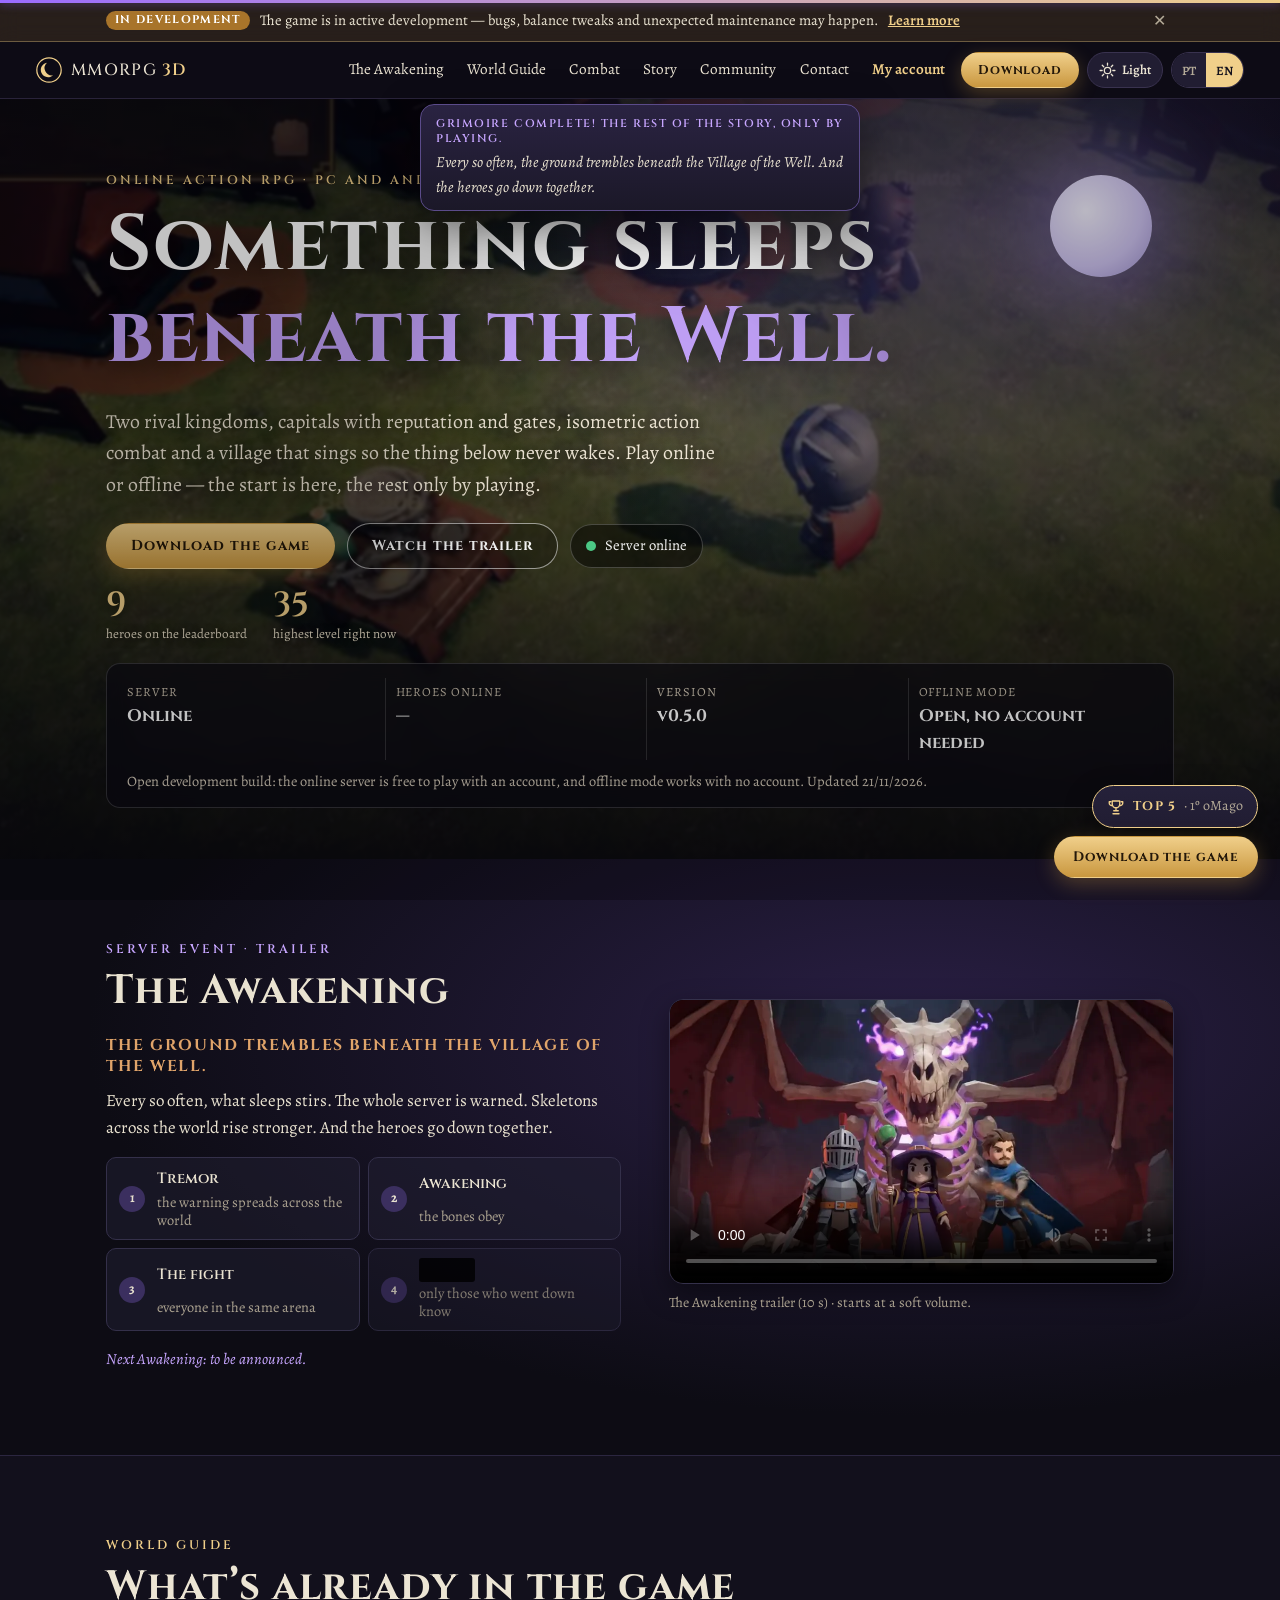
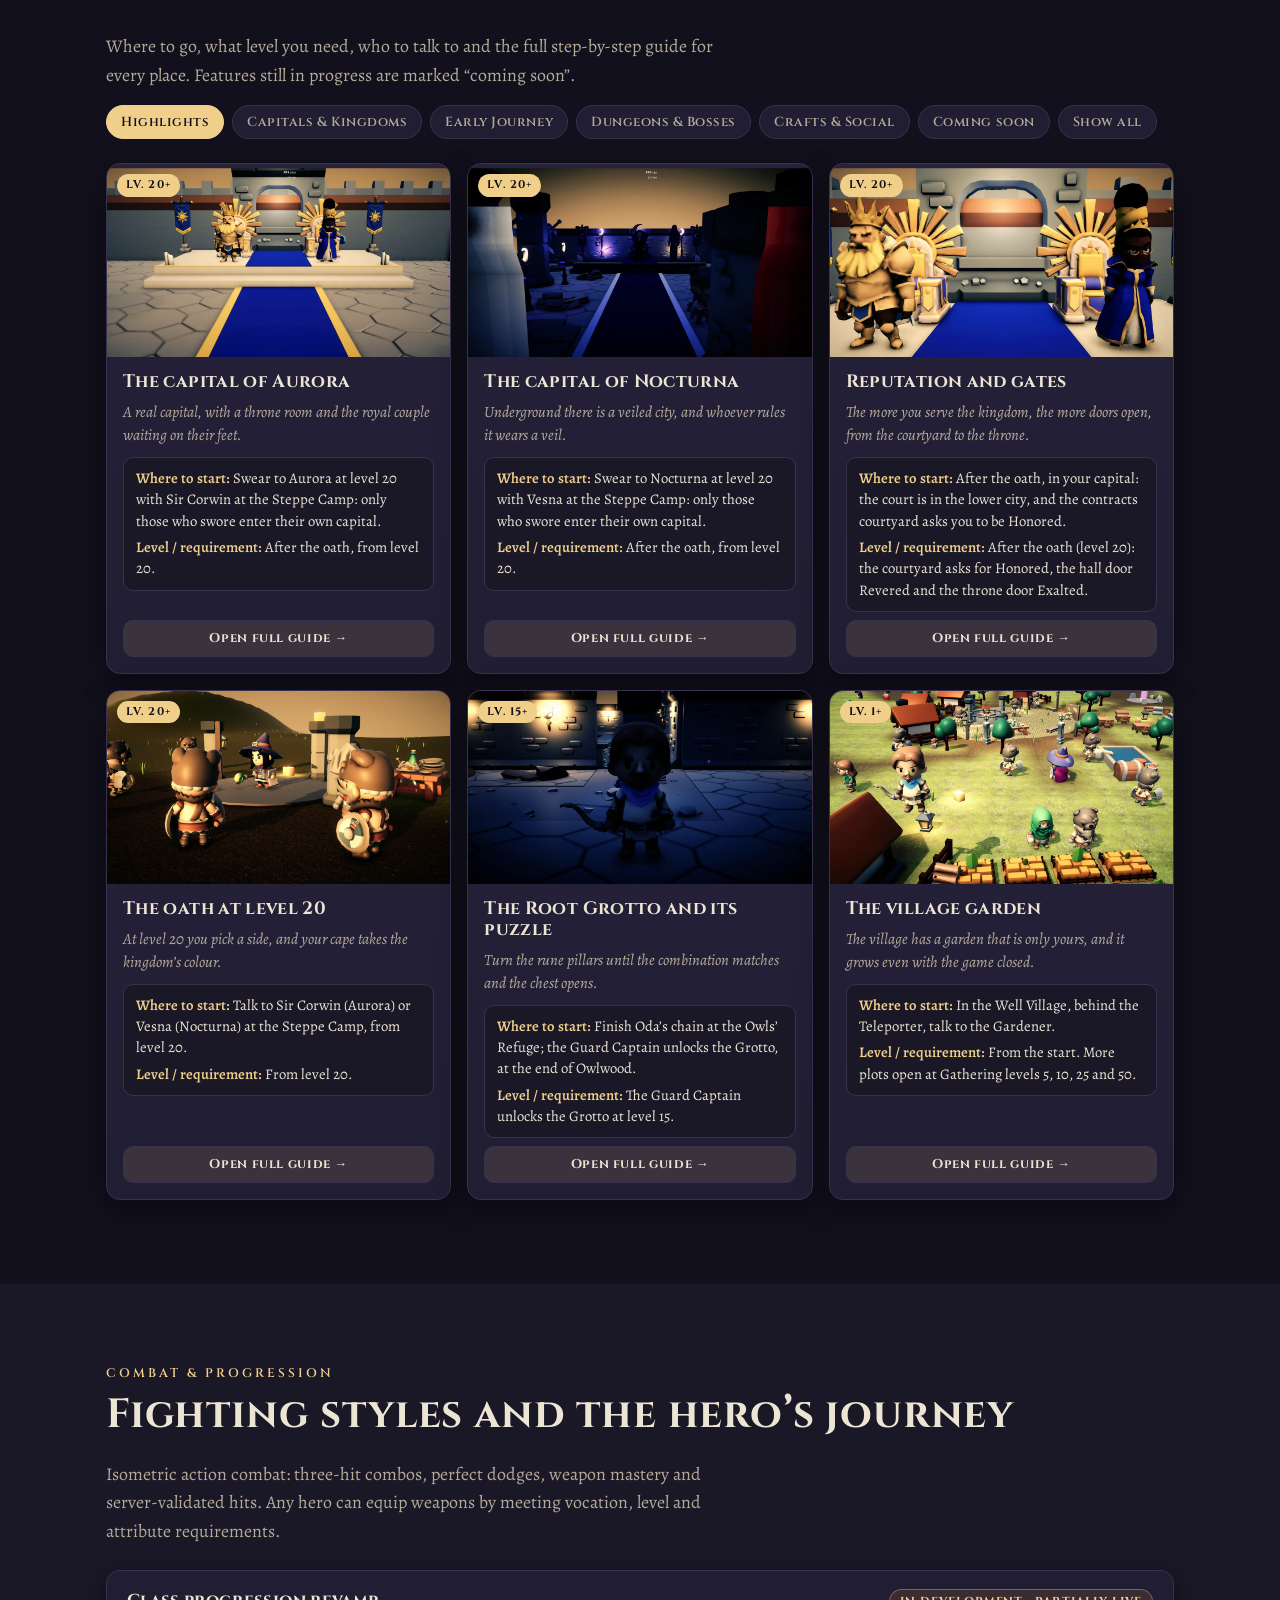
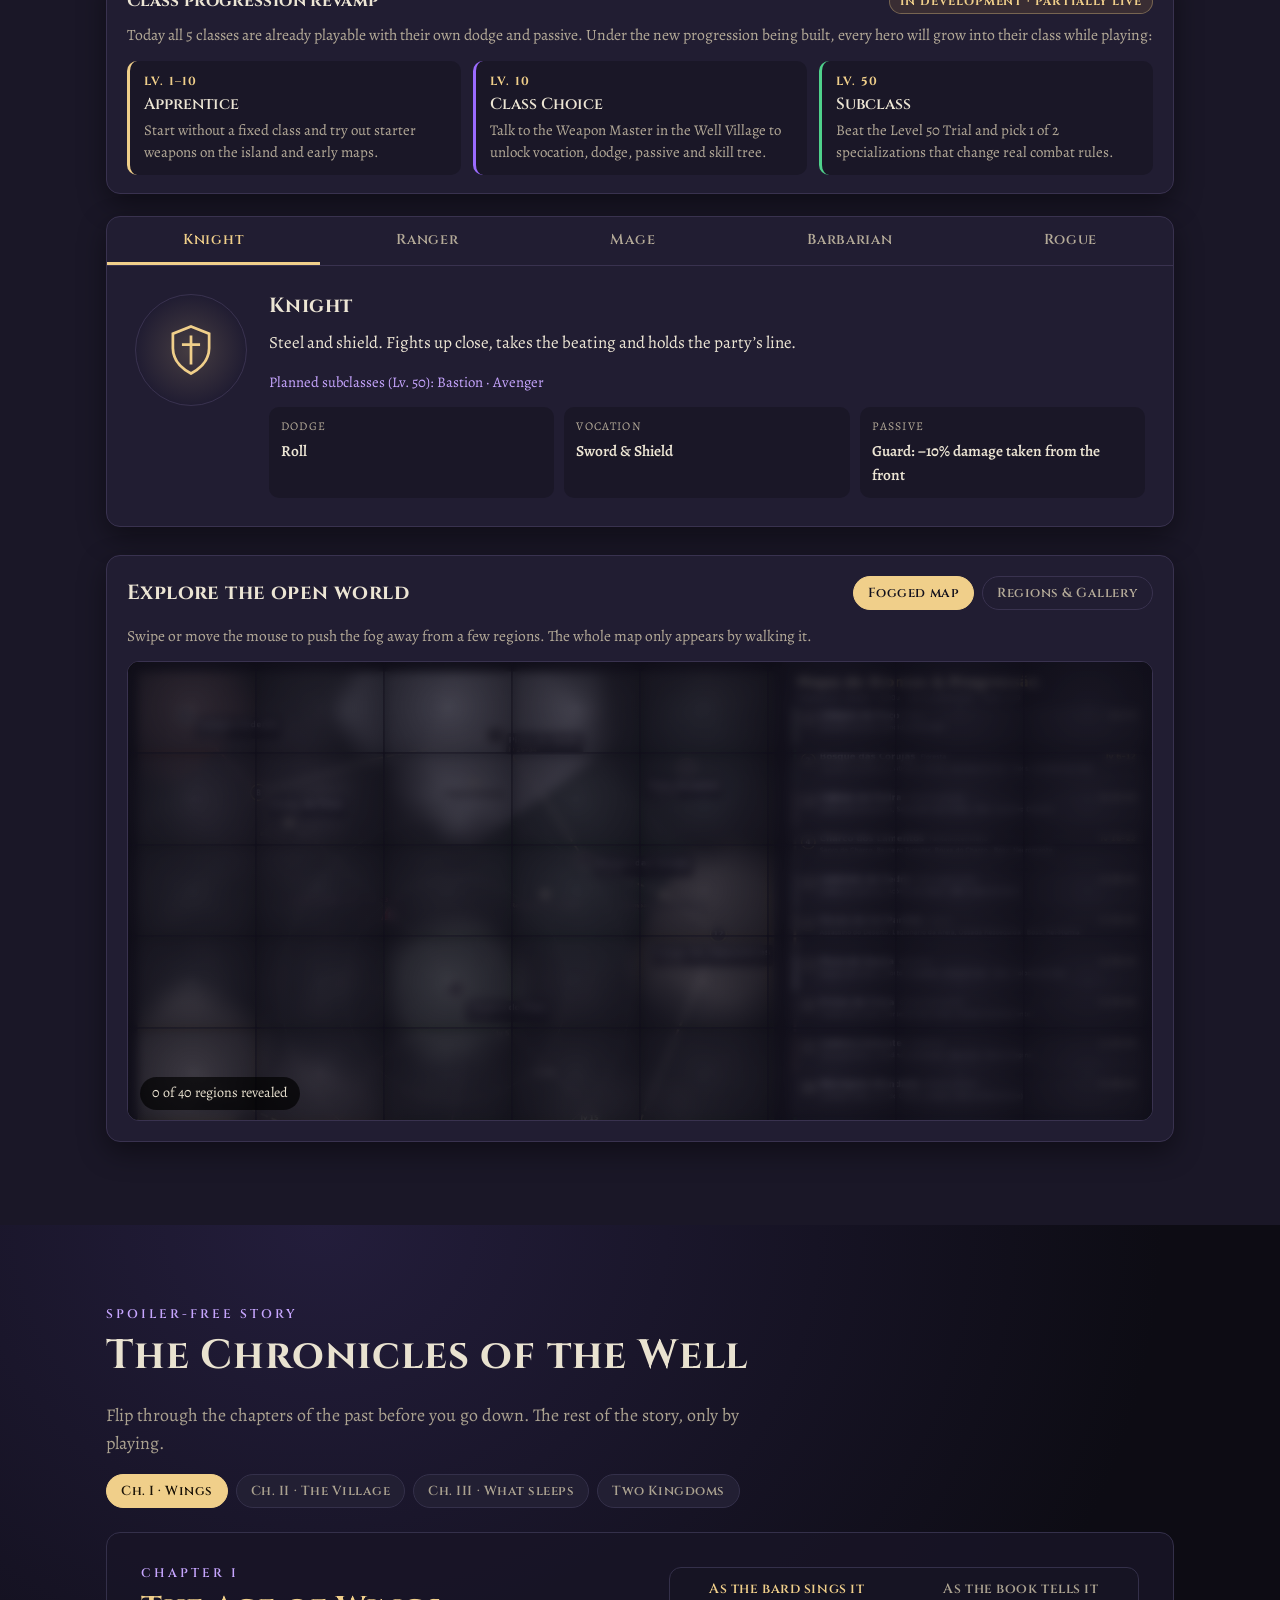
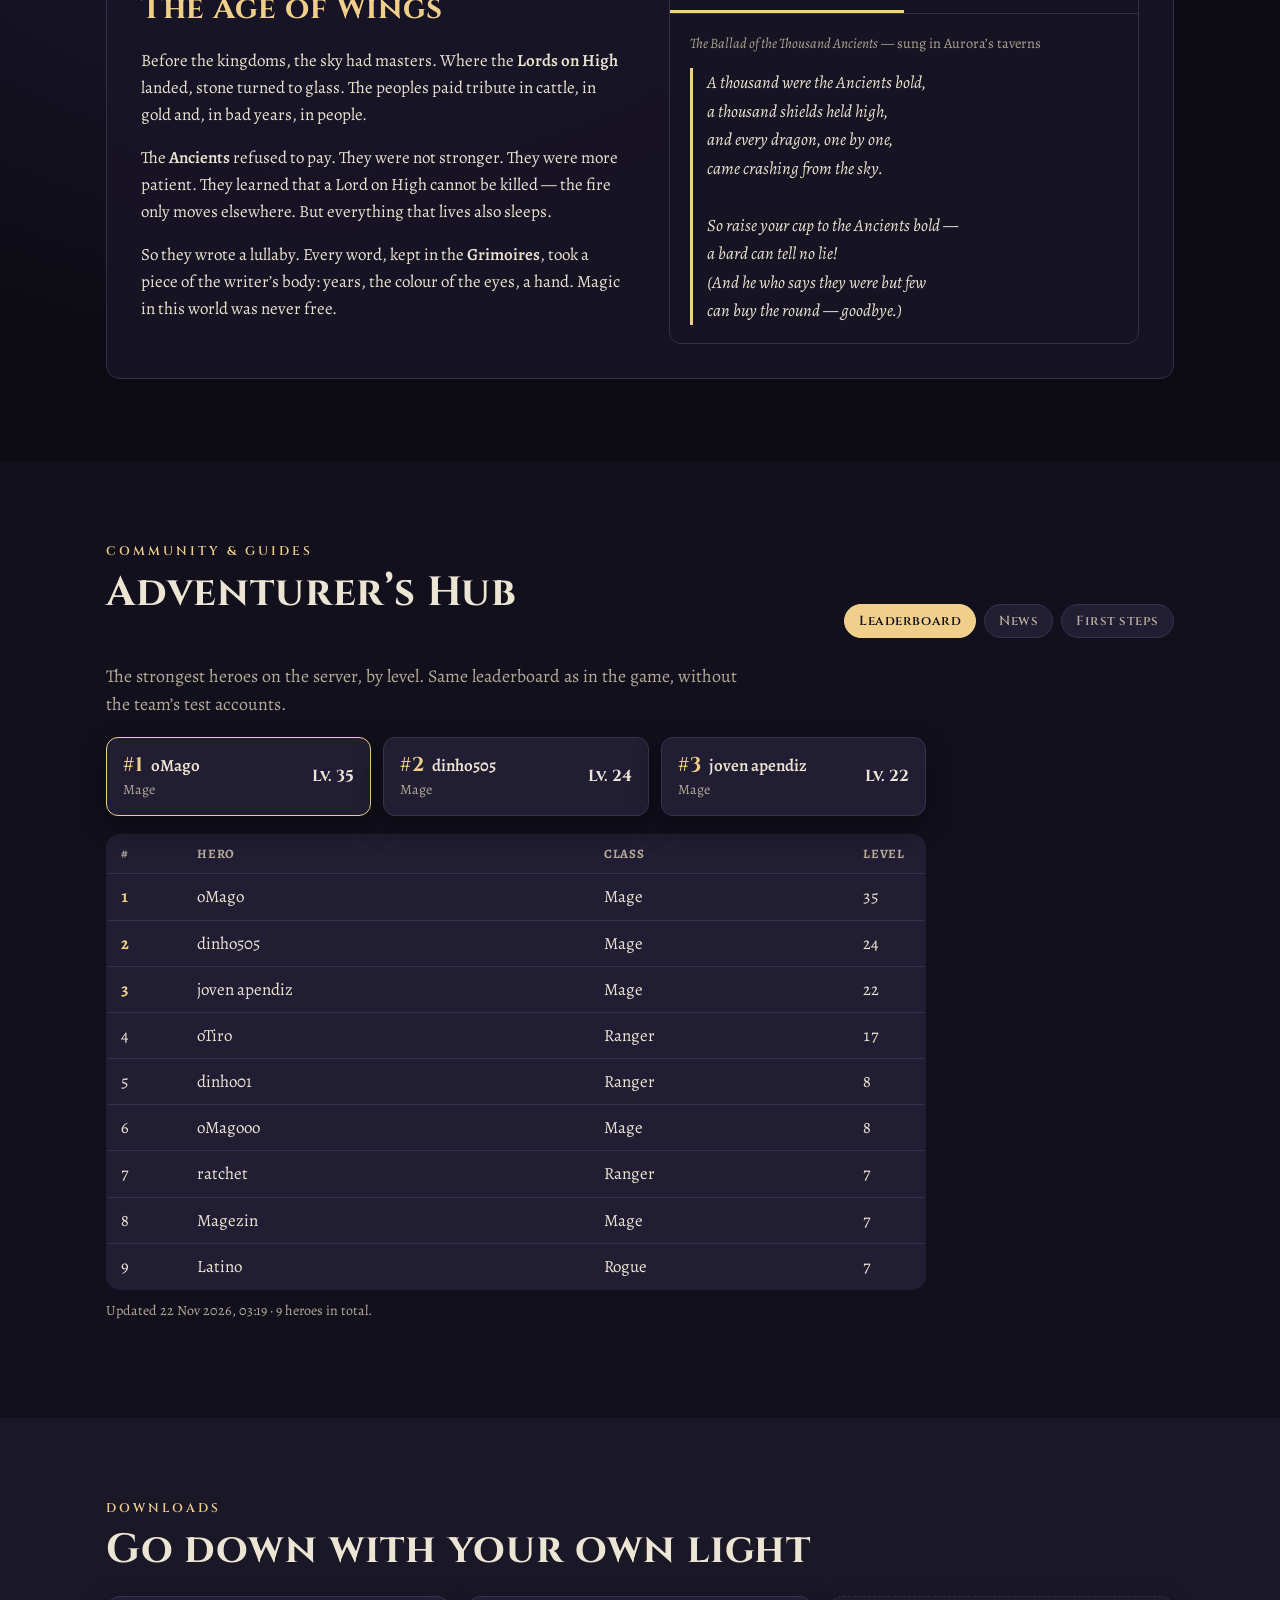
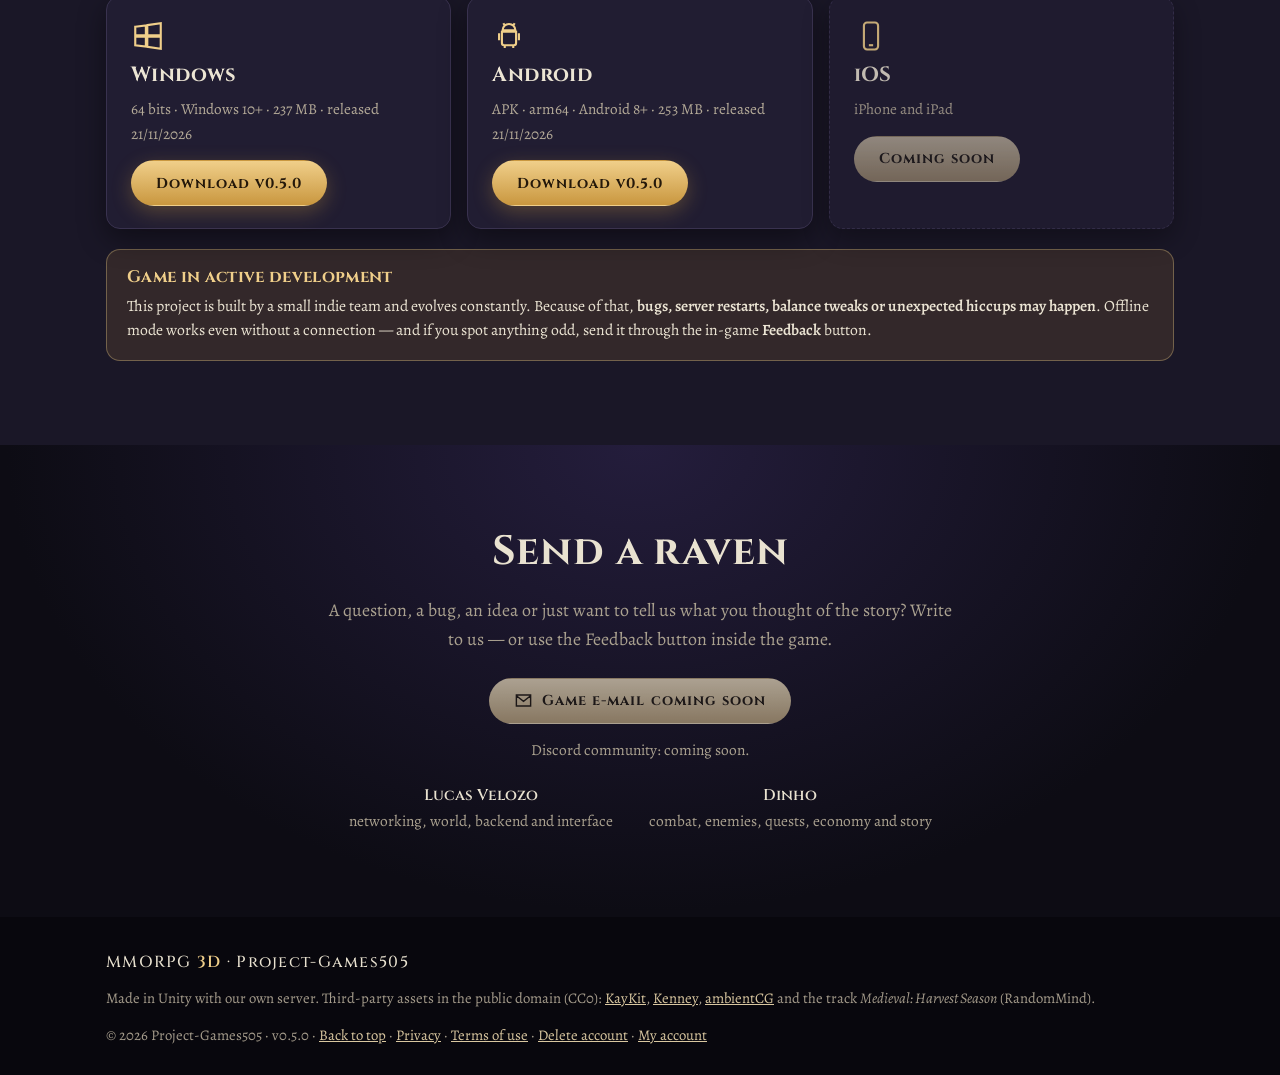
==== commit 138a3b70: "site: sincroniza com o repo do jogo (2026-11-22 01:06)" ====
--- a/index.html
+++ b/index.html
@@ -14,7 +14,7 @@
 <link rel="preconnect" href="https://fonts.googleapis.com">
 <link rel="preconnect" href="https://fonts.gstatic.com" crossorigin>
 <link href="https://fonts.googleapis.com/css2?family=Cinzel:wght@500;700&family=Alegreya:ital,wght@0,400;0,600;1,400&display=swap" rel="stylesheet">
-<link rel="stylesheet" href="css/style.css?v=20261121a">
+<link rel="stylesheet" href="css/style.css?v=20261122a">
 <script>
   // tema antes do primeiro desenho (evita piscar)
   (function () {
@@ -670,7 +670,7 @@
   </defs>
 </svg>
 
-<script src="js/i18n.js?v=20261121a"></script>
-<script src="js/main.js?v=20261121a"></script>
+<script src="js/i18n.js?v=20261122a"></script>
+<script src="js/main.js?v=20261122a"></script>
 </body>
 </html>
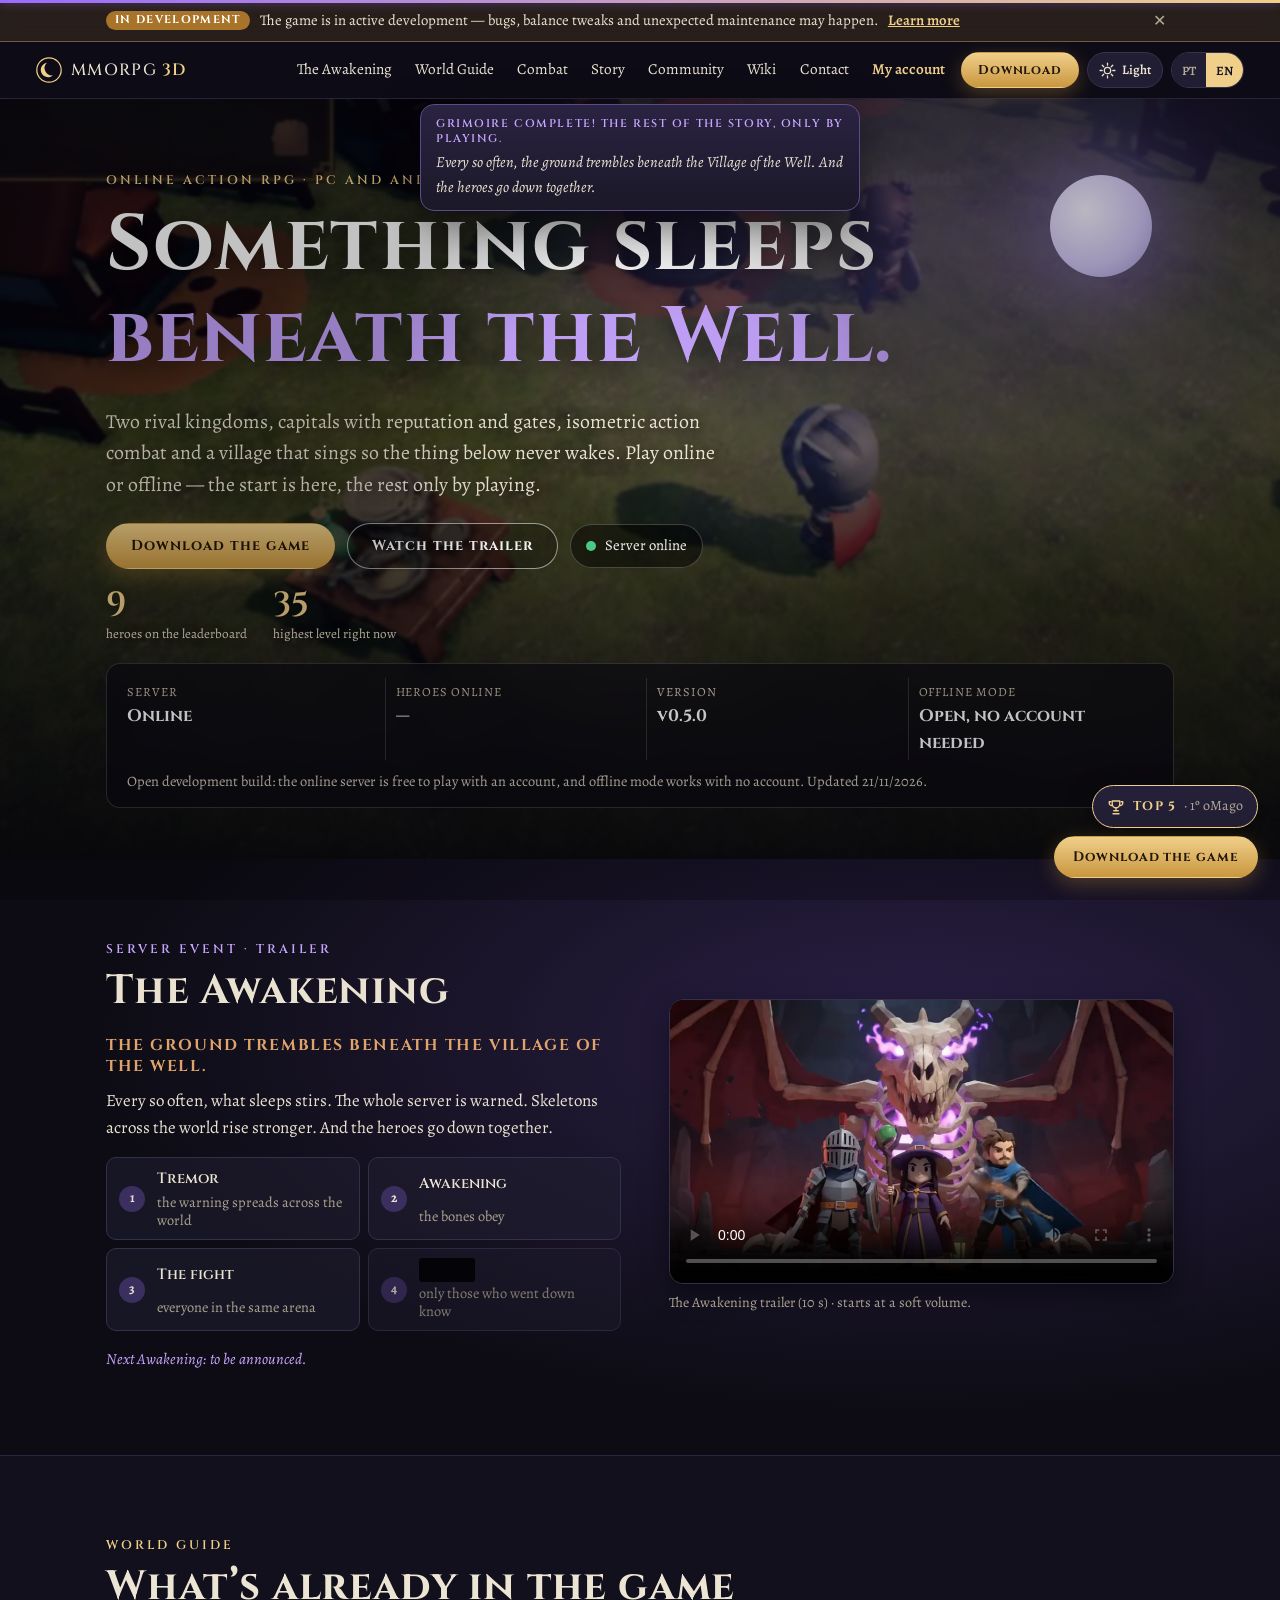
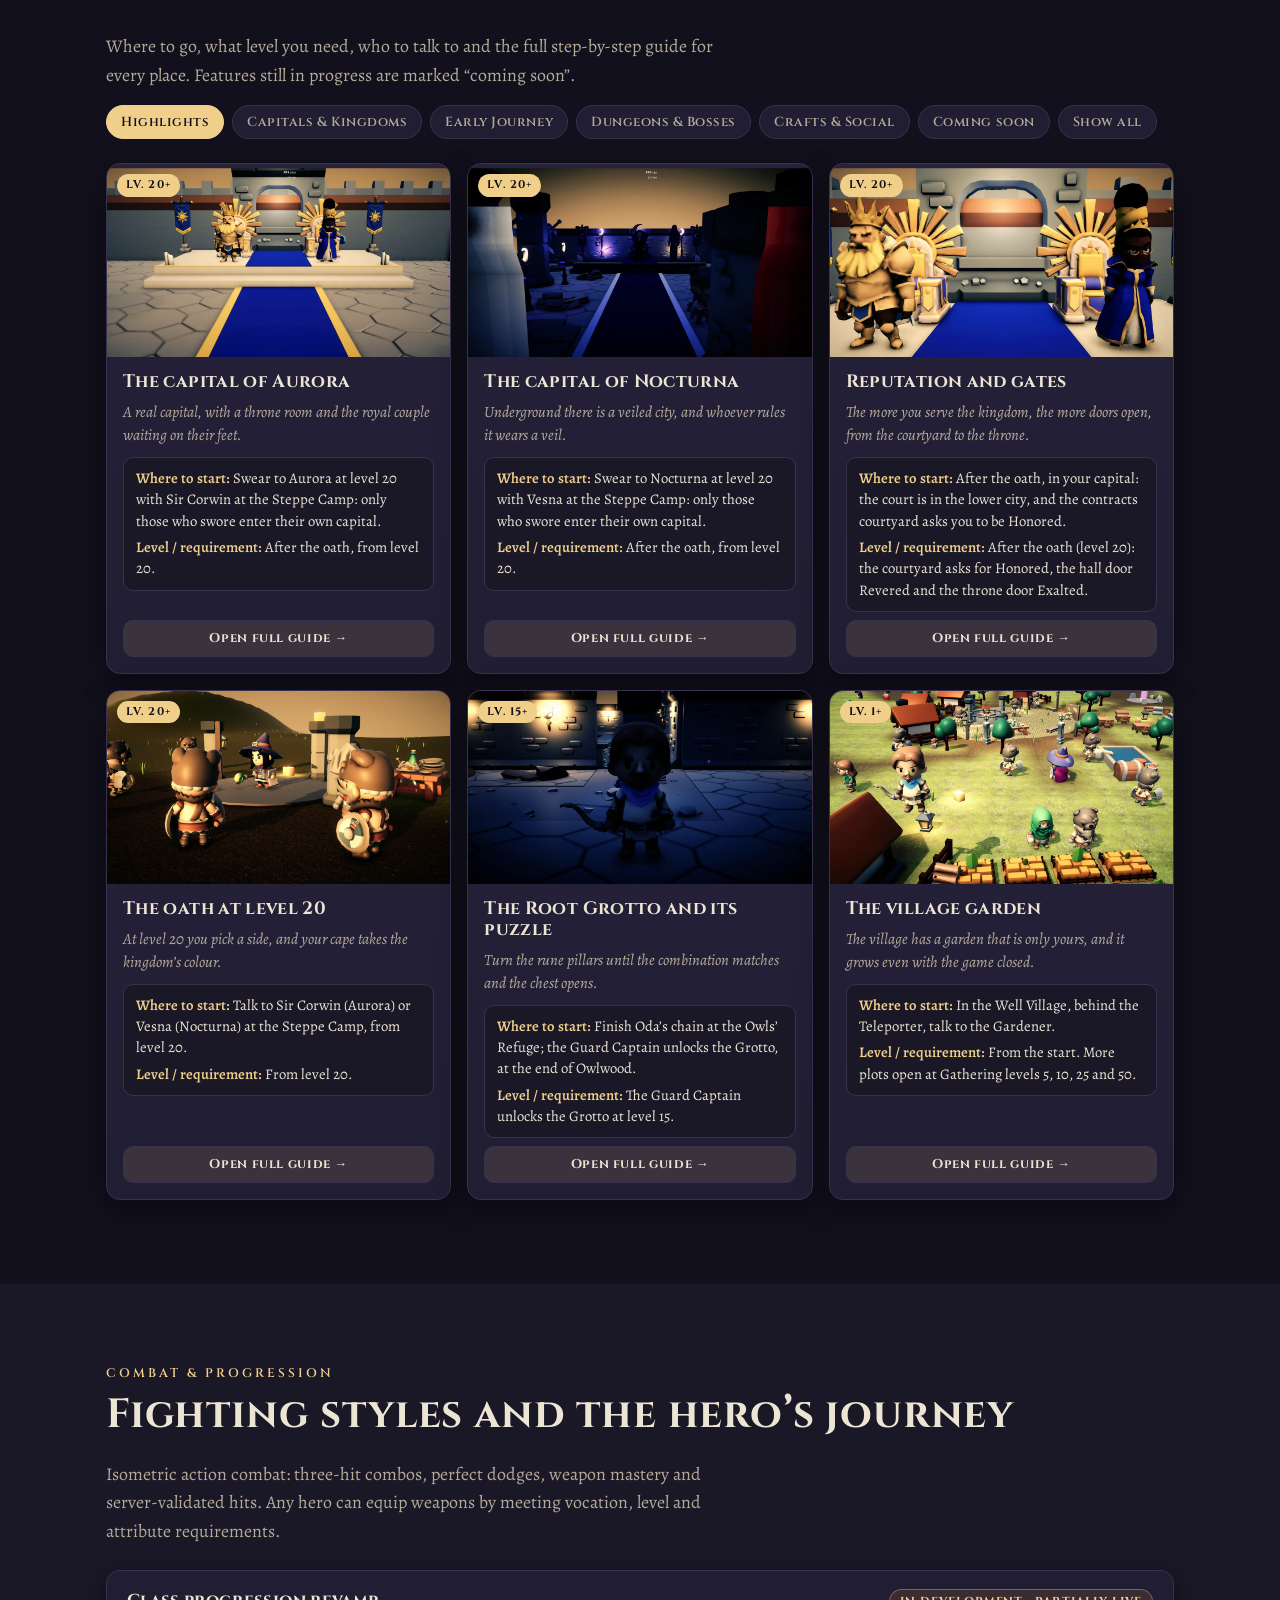
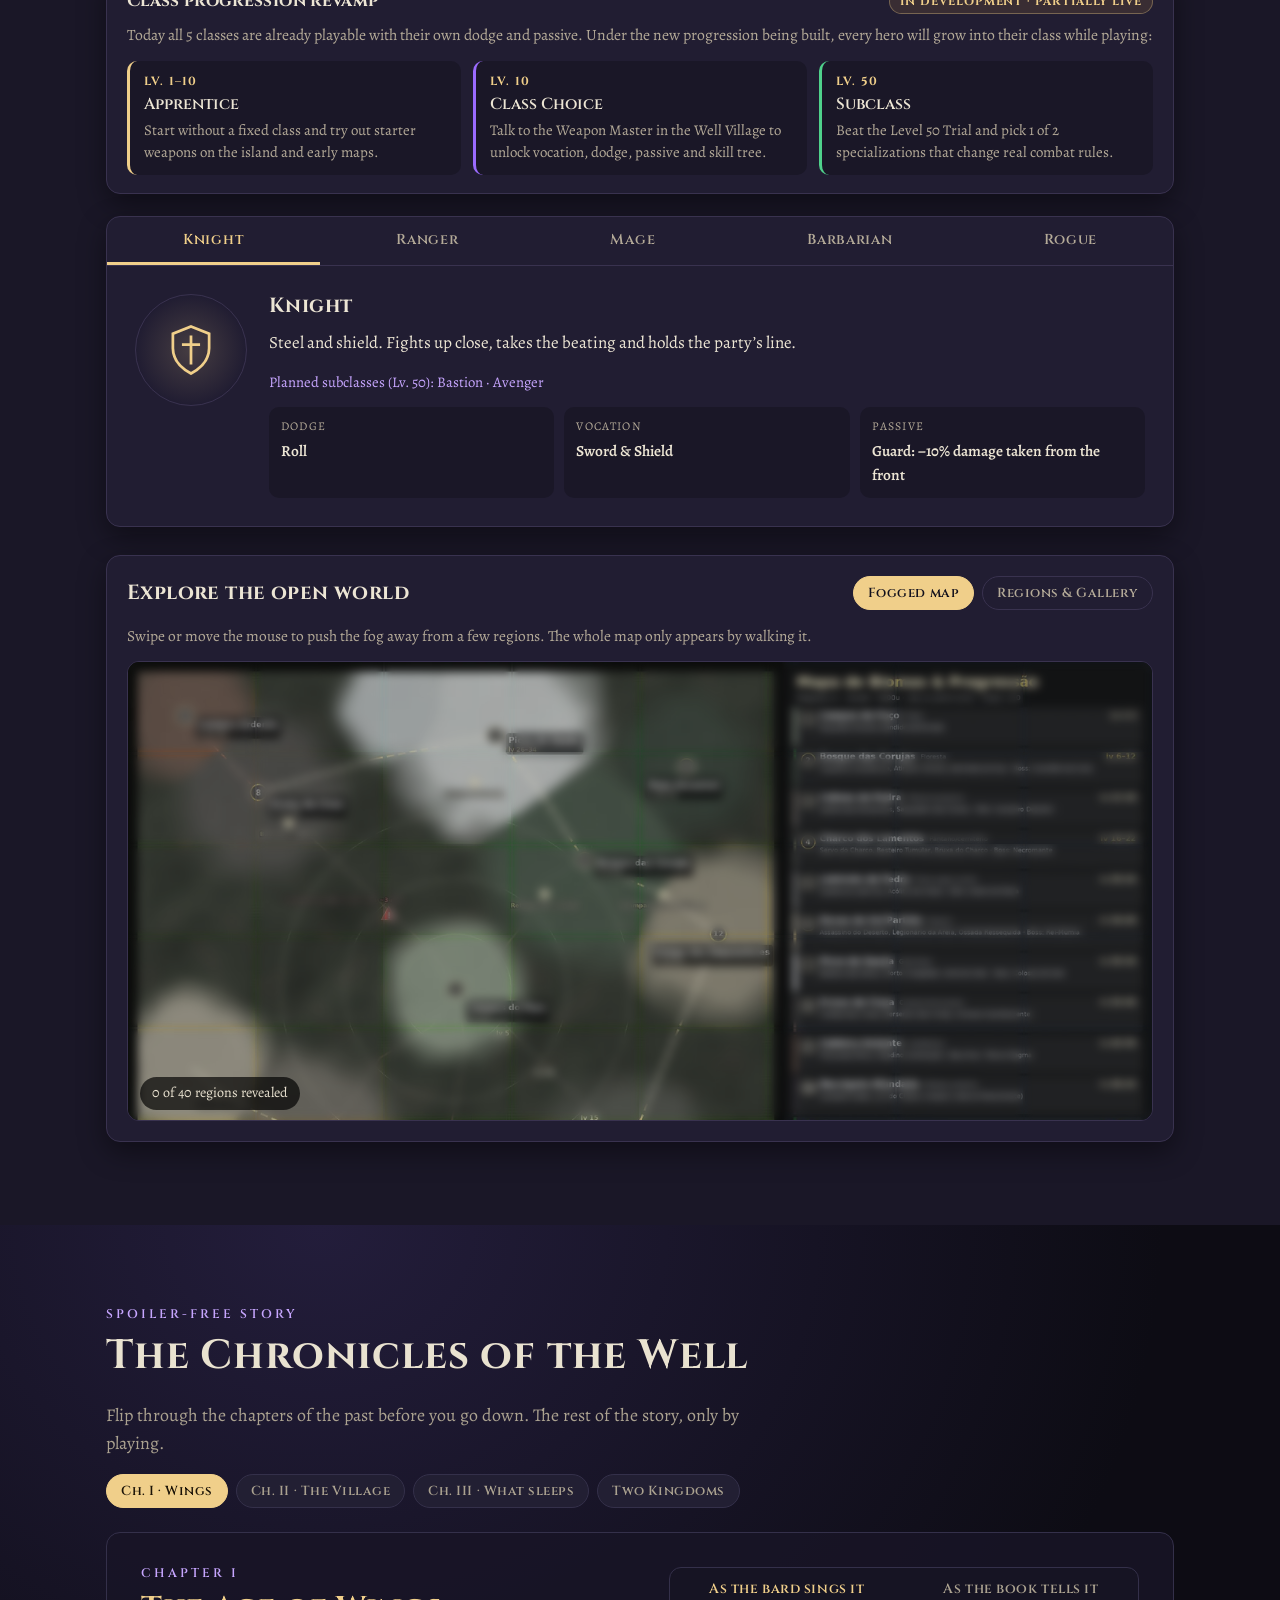
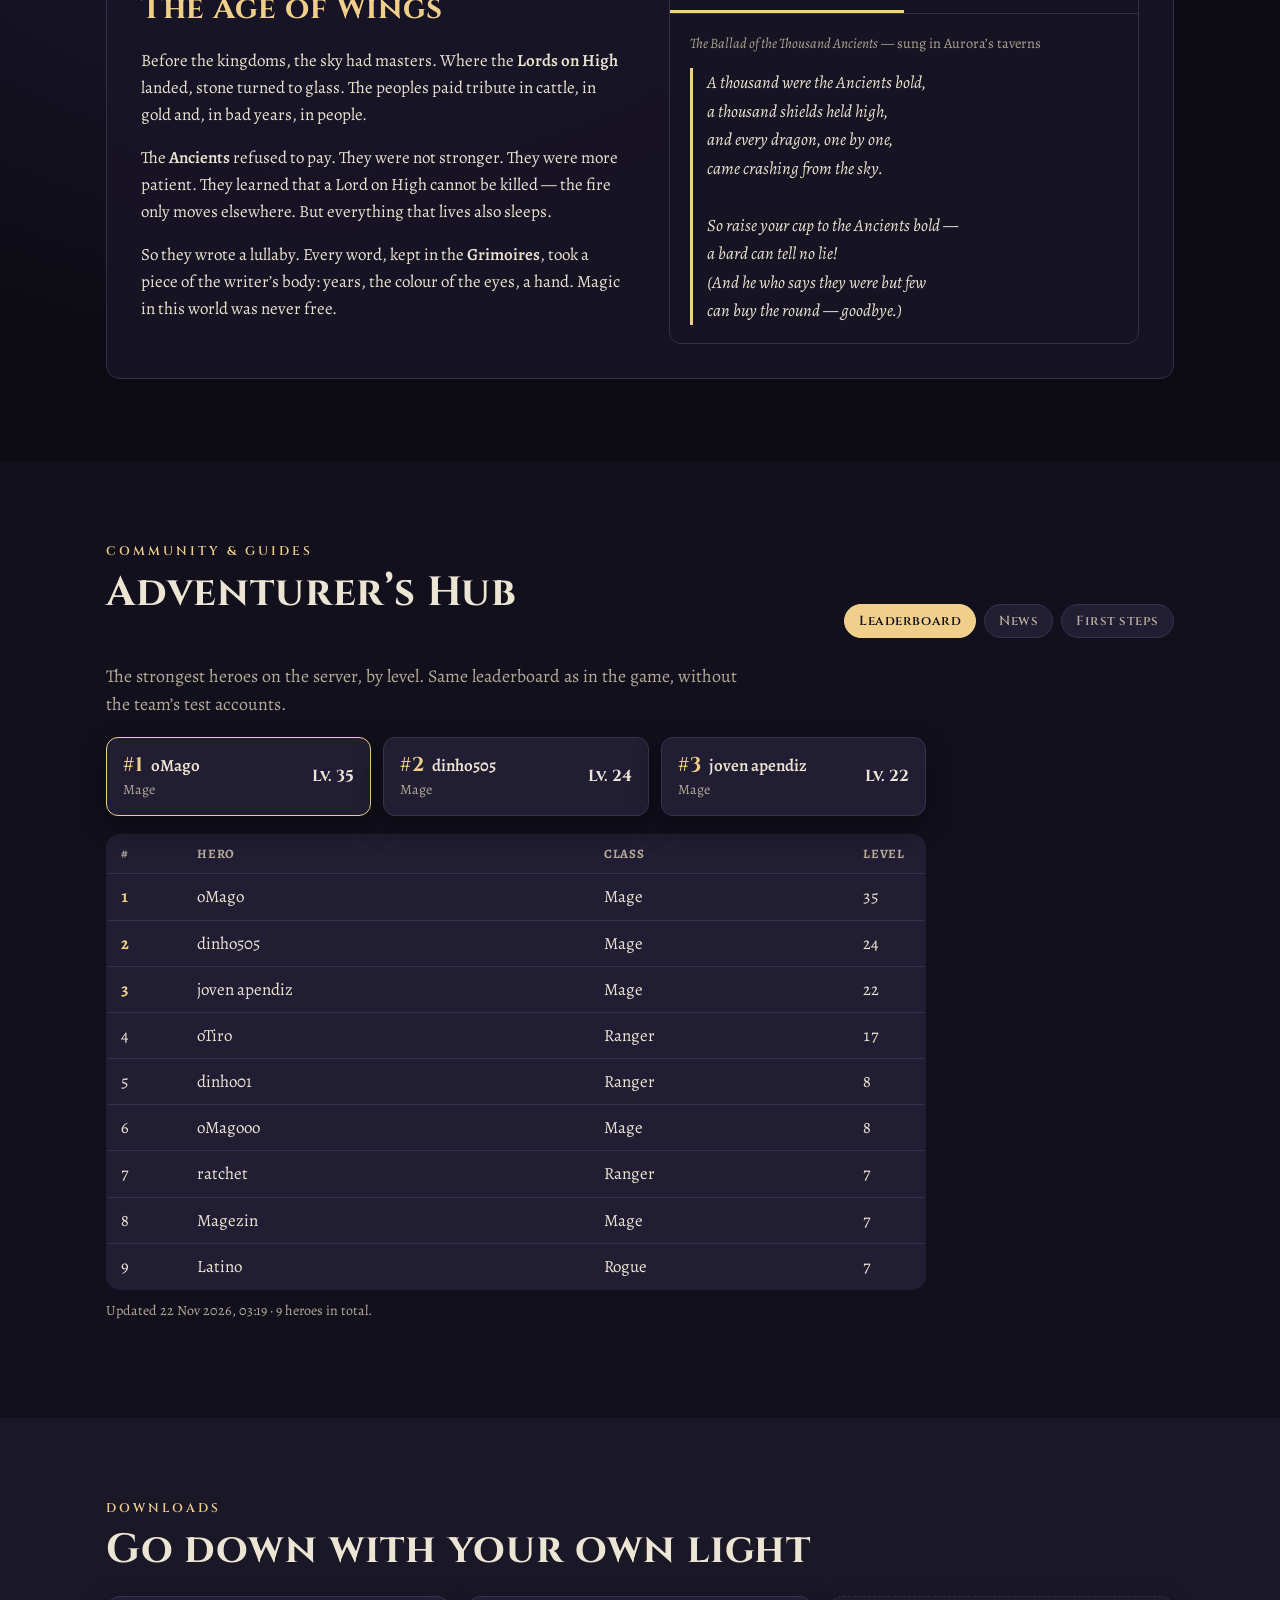
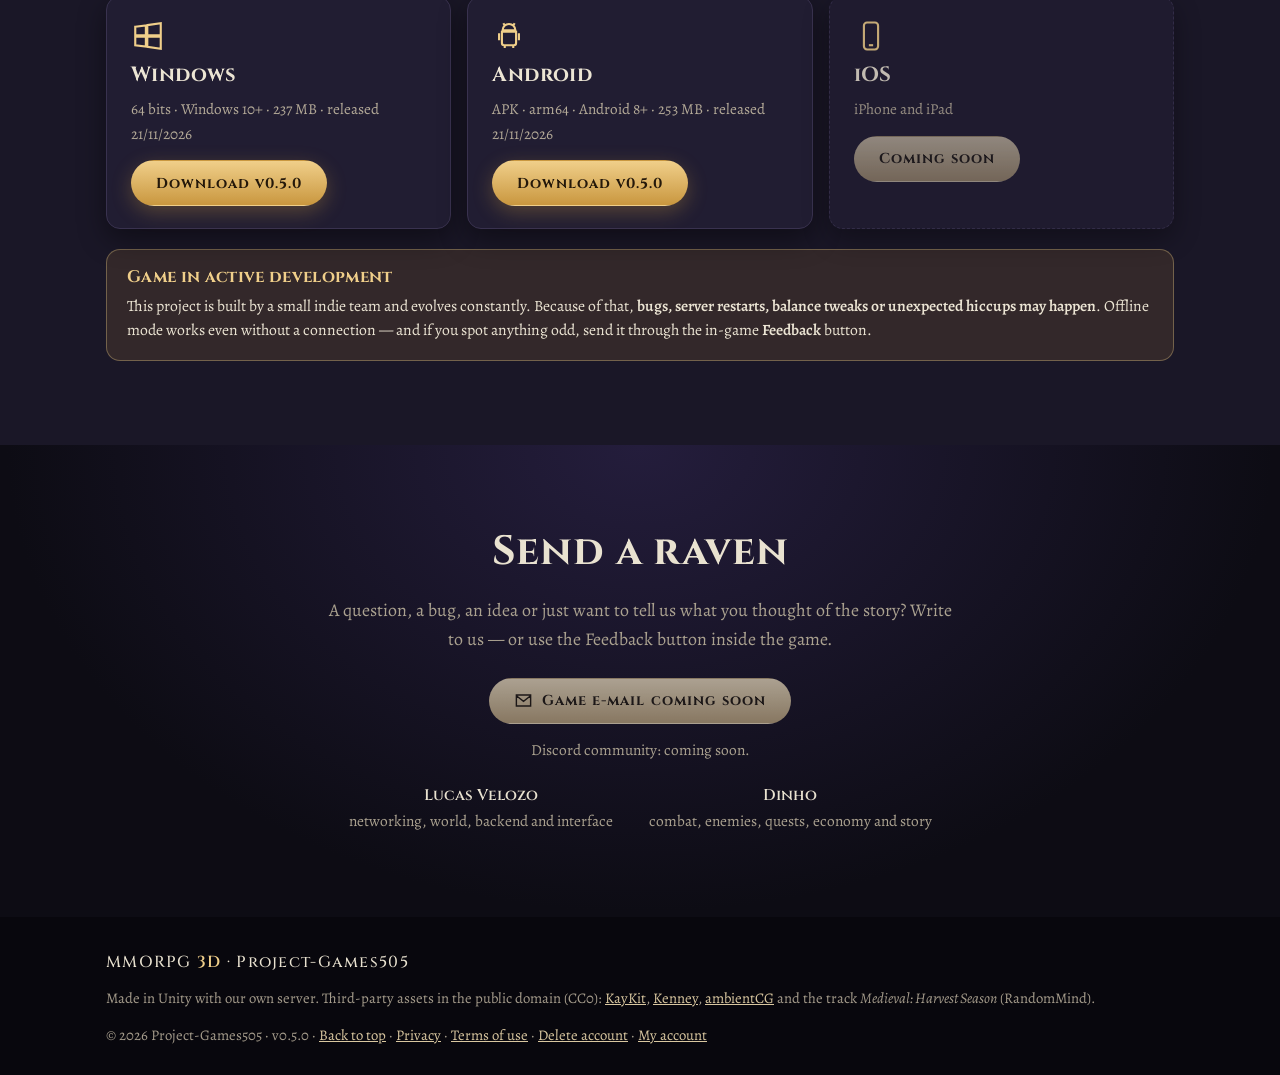
==== commit a8fa2f81: "site: sincroniza com o repo do jogo (2026-11-22 01:18)" ====
--- a/index.html
+++ b/index.html
@@ -14,7 +14,7 @@
 <link rel="preconnect" href="https://fonts.googleapis.com">
 <link rel="preconnect" href="https://fonts.gstatic.com" crossorigin>
 <link href="https://fonts.googleapis.com/css2?family=Cinzel:wght@500;700&family=Alegreya:ital,wght@0,400;0,600;1,400&display=swap" rel="stylesheet">
-<link rel="stylesheet" href="css/style.css?v=20261122a">
+<link rel="stylesheet" href="css/style.css?v=20261122b">
 <script>
   // tema antes do primeiro desenho (evita piscar)
   (function () {
@@ -58,6 +58,7 @@
       <a href="#jogo" data-i18n="nav.game">Combate</a>
       <a href="#historia" data-i18n="nav.story">História</a>
       <a href="#comunidade" data-i18n="nav.community">Comunidade</a>
+      <a href="wiki.html" data-i18n="nav.wiki">Wiki</a>
       <a href="#contato" data-i18n="nav.contact">Contato</a>
       <!-- Área "Minha conta" no AccountService (config.json → conta.url); sem endereço, o link não aparece -->
       <a class="nav-conta" id="nav-conta" href="#" rel="noopener" data-i18n="nav.account" hidden>Minha conta</a>
@@ -670,7 +671,7 @@
   </defs>
 </svg>
 
-<script src="js/i18n.js?v=20261122a"></script>
-<script src="js/main.js?v=20261122a"></script>
+<script src="js/i18n.js?v=20261122b"></script>
+<script src="js/main.js?v=20261122b"></script>
 </body>
 </html>
--- a/css/style.css
+++ b/css/style.css
@@ -705,3 +705,84 @@
   .escuro-lanterna, .lanterna-global { display: none !important; }
   .vt-foto img { transform: none; }
 }
+
+/* ---------- Página dedicada da Wiki (site/wiki.html) ---------- */
+.wiki-marca-tag { font-style: normal; color: var(--violeta-brilho); }
+:root[data-modo="luz"] .wiki-marca-tag { color: var(--violeta); }
+.wiki-voltar { text-decoration: none; }
+.wiki-busca-wrap { position: relative; flex: 1; max-width: 440px; min-width: 180px; }
+.wiki-busca {
+  width: 100%; height: 38px; padding: 0 94px 0 15px; border-radius: 999px;
+  border: 1px solid var(--borda); background: var(--cartao); color: var(--texto);
+  font: 400 .95rem var(--serifa);
+}
+.wiki-busca:focus { border-color: var(--destaque); outline: none; }
+.wiki-busca-conta {
+  position: absolute; right: 14px; top: 50%; transform: translateY(-50%);
+  font: 600 .78rem var(--serifa-titulo); color: var(--destaque); pointer-events: none;
+}
+.wiki-layout {
+  display: grid; grid-template-columns: 248px minmax(0, 1fr); gap: clamp(20px, 3vw, 36px);
+  padding-top: 28px; padding-bottom: 56px; align-items: start;
+}
+.wiki-sidebar { position: sticky; top: 82px; }
+.wiki-nav { display: grid; gap: 6px; }
+.wiki-nav button {
+  text-align: left; padding: 10px 13px; border-radius: 10px; cursor: pointer;
+  border: 1px solid transparent; background: transparent; color: var(--texto-suave);
+  font: 600 .9rem var(--serifa-titulo); letter-spacing: .02em; transition: background-color .18s, color .18s, border-color .18s;
+}
+.wiki-nav button:hover { background: var(--cartao); color: var(--texto); border-color: var(--borda); }
+.wiki-nav button[aria-selected="true"] {
+  background: var(--aviso-fundo); color: var(--destaque); border-color: var(--destaque);
+}
+.wiki-nota-lado {
+  margin-top: 18px; padding: 12px 14px; border-radius: 12px;
+  background: var(--cartao); border: 1px solid var(--borda); font-size: .88rem; color: var(--texto-suave);
+}
+.wiki-nota-lado p { margin: 0; }
+.wiki-sec h1 { font-size: clamp(1.7rem, 3.2vw, 2.35rem); margin-bottom: .35em; }
+.wiki-h2 { font-size: 1.3rem; margin: 28px 0 12px; }
+.wiki-nota { font-size: .92rem; color: var(--texto-suave); }
+.wiki-cards-2 { display: grid; grid-template-columns: 1fr 1fr; gap: 16px; margin-top: 16px; }
+.wiki-card {
+  padding: 18px 20px; border-radius: var(--raio); background: var(--cartao);
+  border: 1px solid var(--borda); box-shadow: var(--sombra-cartao);
+}
+.wiki-card h3 { margin: 8px 0 8px; font-size: 1.12rem; }
+.wiki-card h3:first-child { margin-top: 0; }
+.wiki-card h4 { margin: 14px 0 6px; font-size: .94rem; color: var(--destaque); }
+.wiki-card p { font-size: .98rem; color: var(--texto-suave); }
+.wiki-card-breve { border-style: dashed; box-shadow: none; }
+.wiki-lista { margin: 0; padding-left: 1.2em; color: var(--texto-suave); font-size: .96rem; }
+.wiki-lista li { margin-bottom: 6px; }
+.wiki-lista b { color: var(--texto); }
+.wiki-destaque {
+  margin: 18px 0; padding: 16px 20px; border-radius: var(--raio);
+  background: var(--aviso-fundo); border: 1px solid var(--aviso-borda);
+}
+.wiki-destaque h3 { margin: 0 0 6px; font-size: 1.05rem; color: var(--destaque); }
+.wiki-destaque p { margin: 0; font-size: .98rem; }
+.wk-dest { font-weight: 700; color: var(--destaque); }
+.wiki-hits { display: grid; gap: 10px; margin-top: 14px; }
+.wiki-hit {
+  width: 100%; text-align: left; padding: 14px 16px; border-radius: 12px; cursor: pointer;
+  background: var(--cartao); border: 1px solid var(--borda); color: var(--texto);
+  display: grid; gap: 3px; font: inherit; transition: border-color .18s;
+}
+.wiki-hit:hover { border-color: var(--destaque); }
+.wiki-hit-cat { font: 700 .72rem var(--serifa-titulo); letter-spacing: .12em; text-transform: uppercase; color: var(--destaque); }
+.wiki-hit strong { font-family: var(--serifa-titulo); font-size: 1.04rem; }
+.wiki-hit-txt { font-size: .94rem; color: var(--texto-suave); }
+
+@media (max-width: 900px) {
+  .wiki-layout { grid-template-columns: 1fr; }
+  .wiki-sidebar { position: static; }
+  .wiki-nav { grid-template-columns: repeat(auto-fit, minmax(175px, 1fr)); }
+  .wiki-nota-lado { display: none; }
+  .wiki-cards-2 { grid-template-columns: 1fr; }
+}
+@media (max-width: 640px) {
+  .wiki-page .topo { flex-wrap: wrap; }
+  .wiki-busca-wrap { order: 3; max-width: none; width: 100%; }
+}
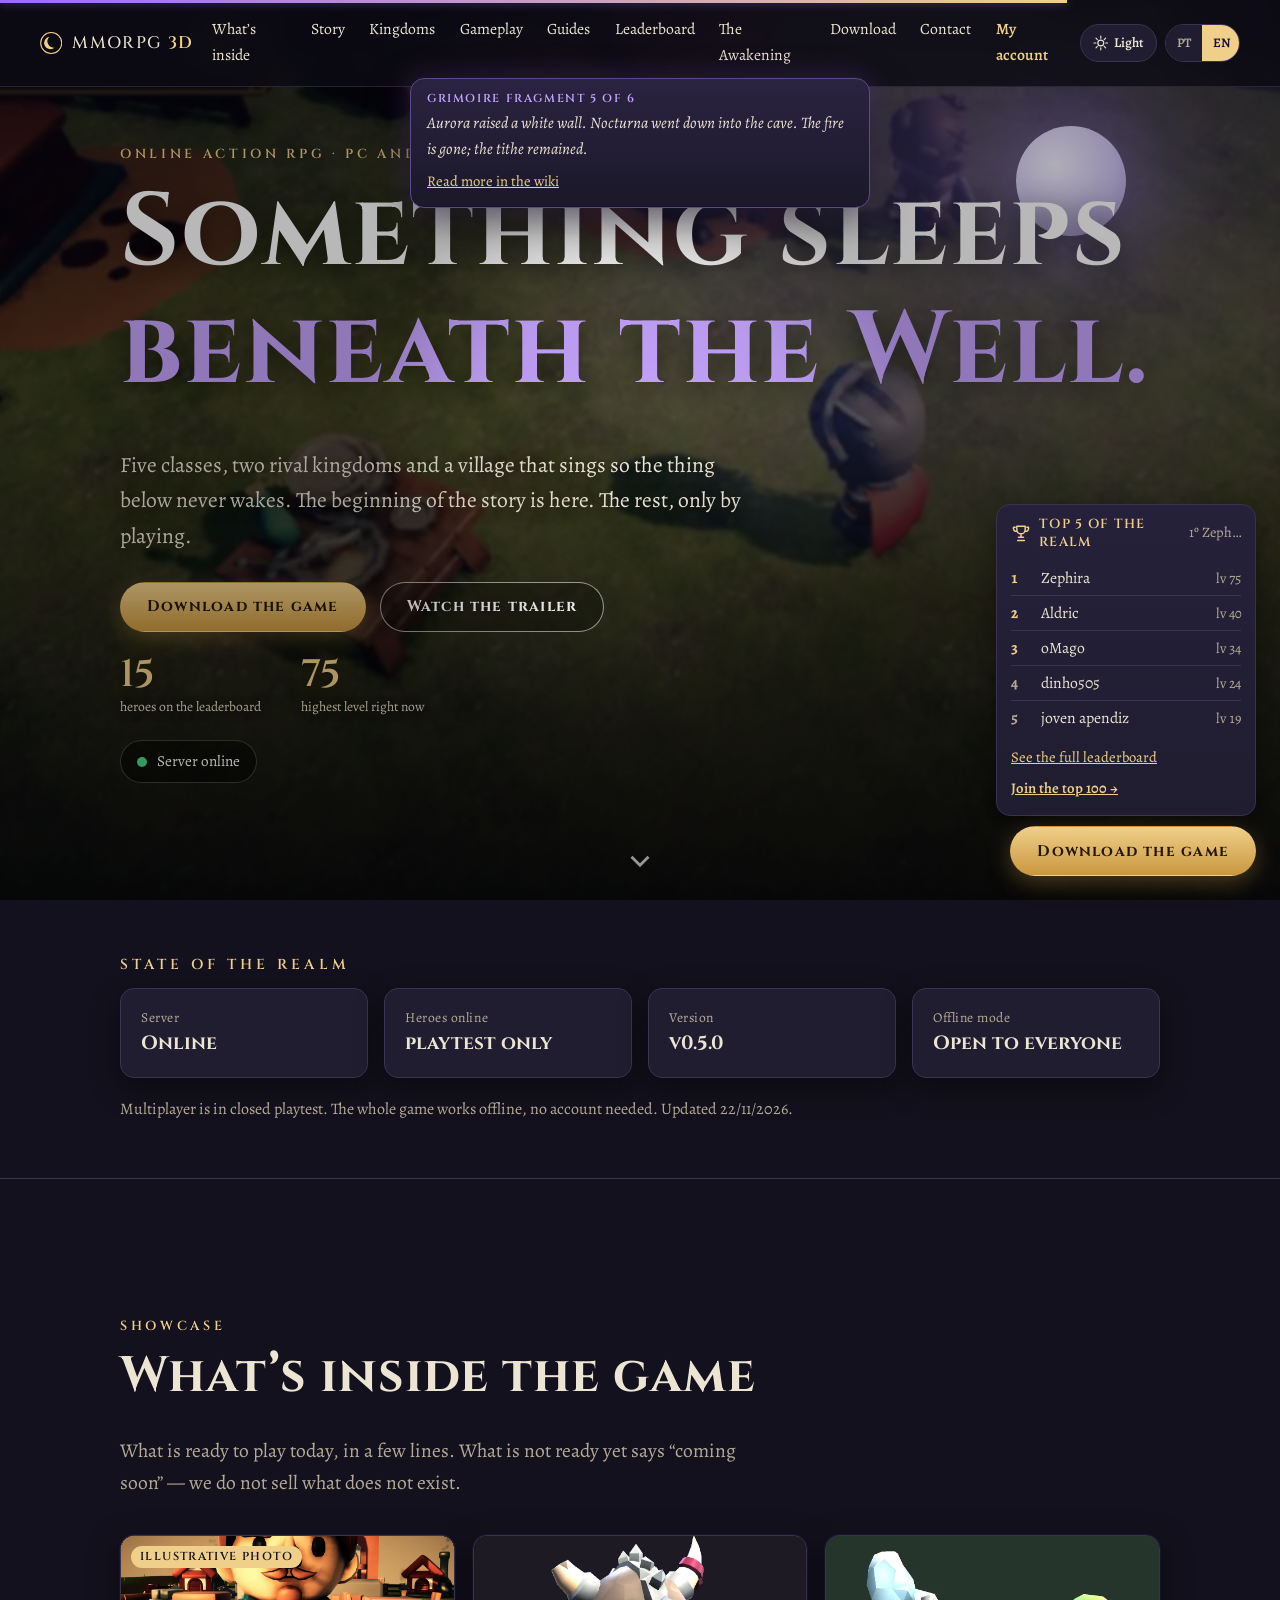
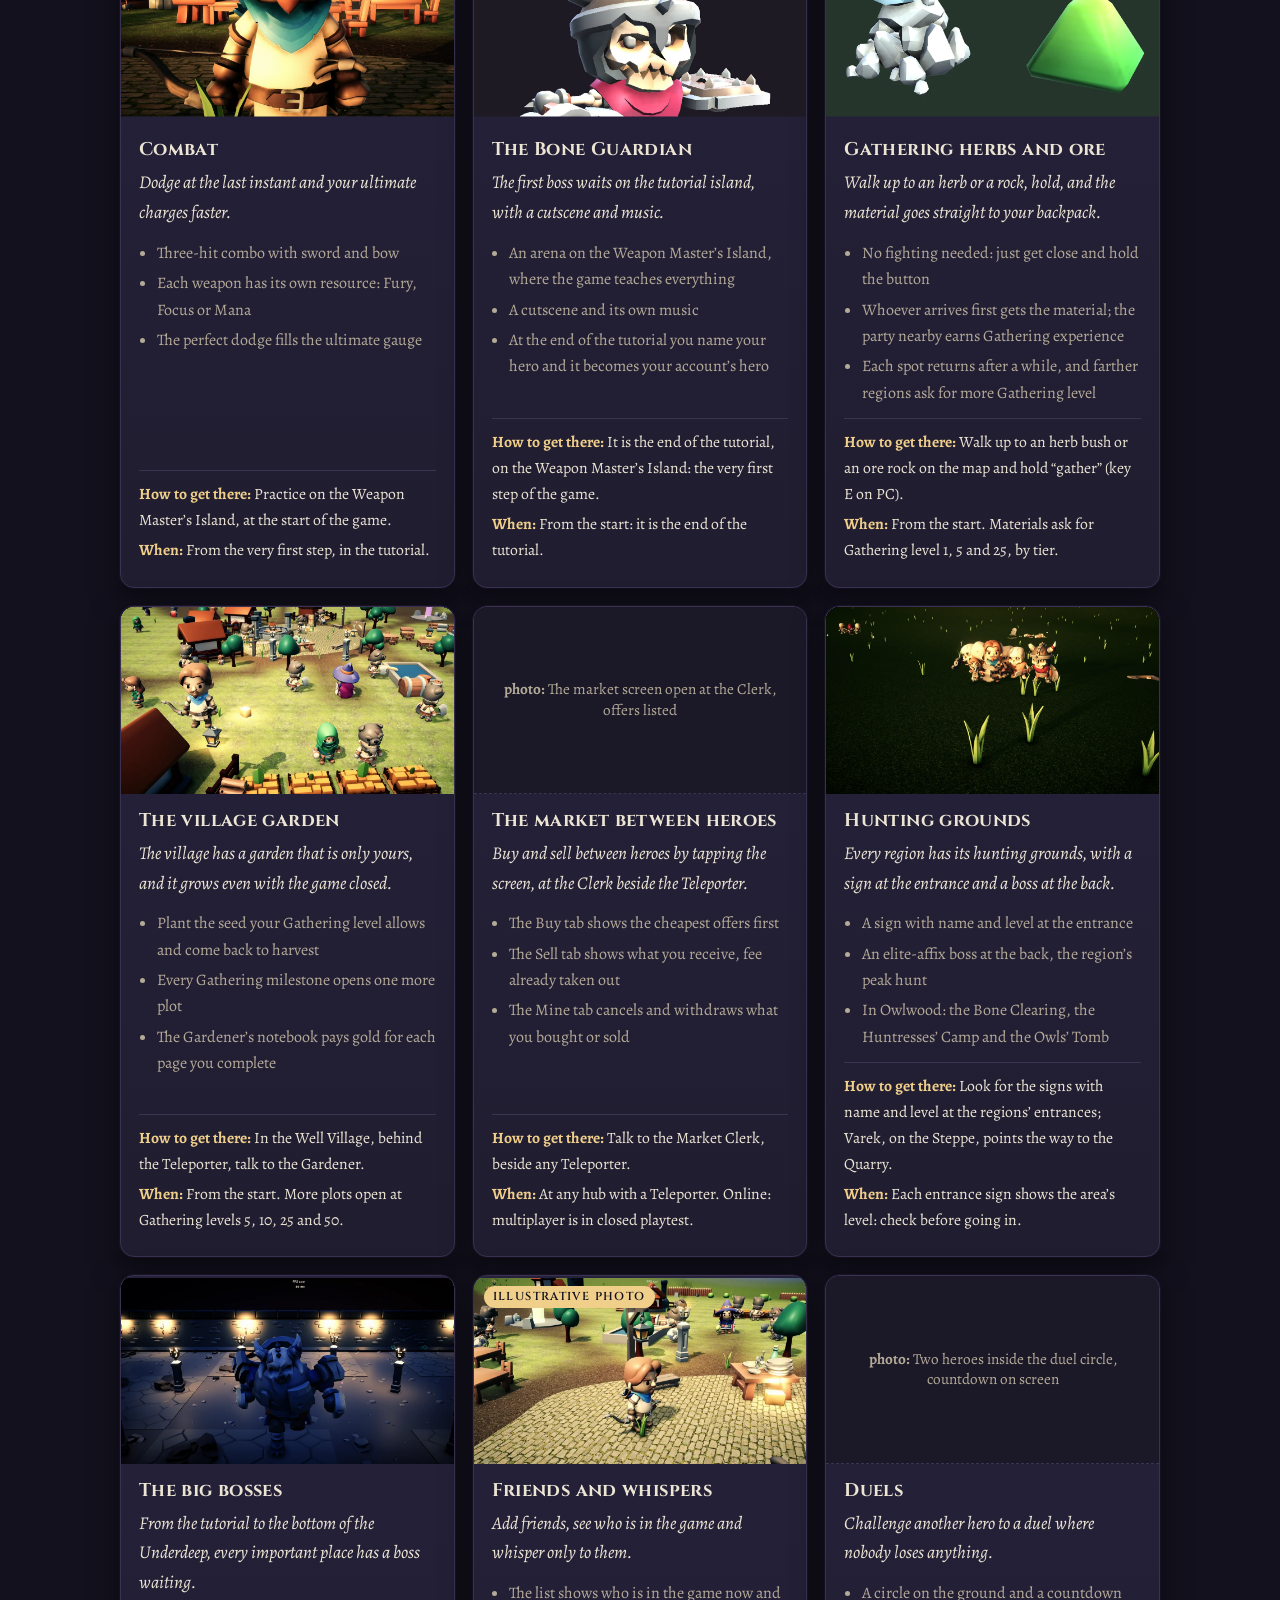
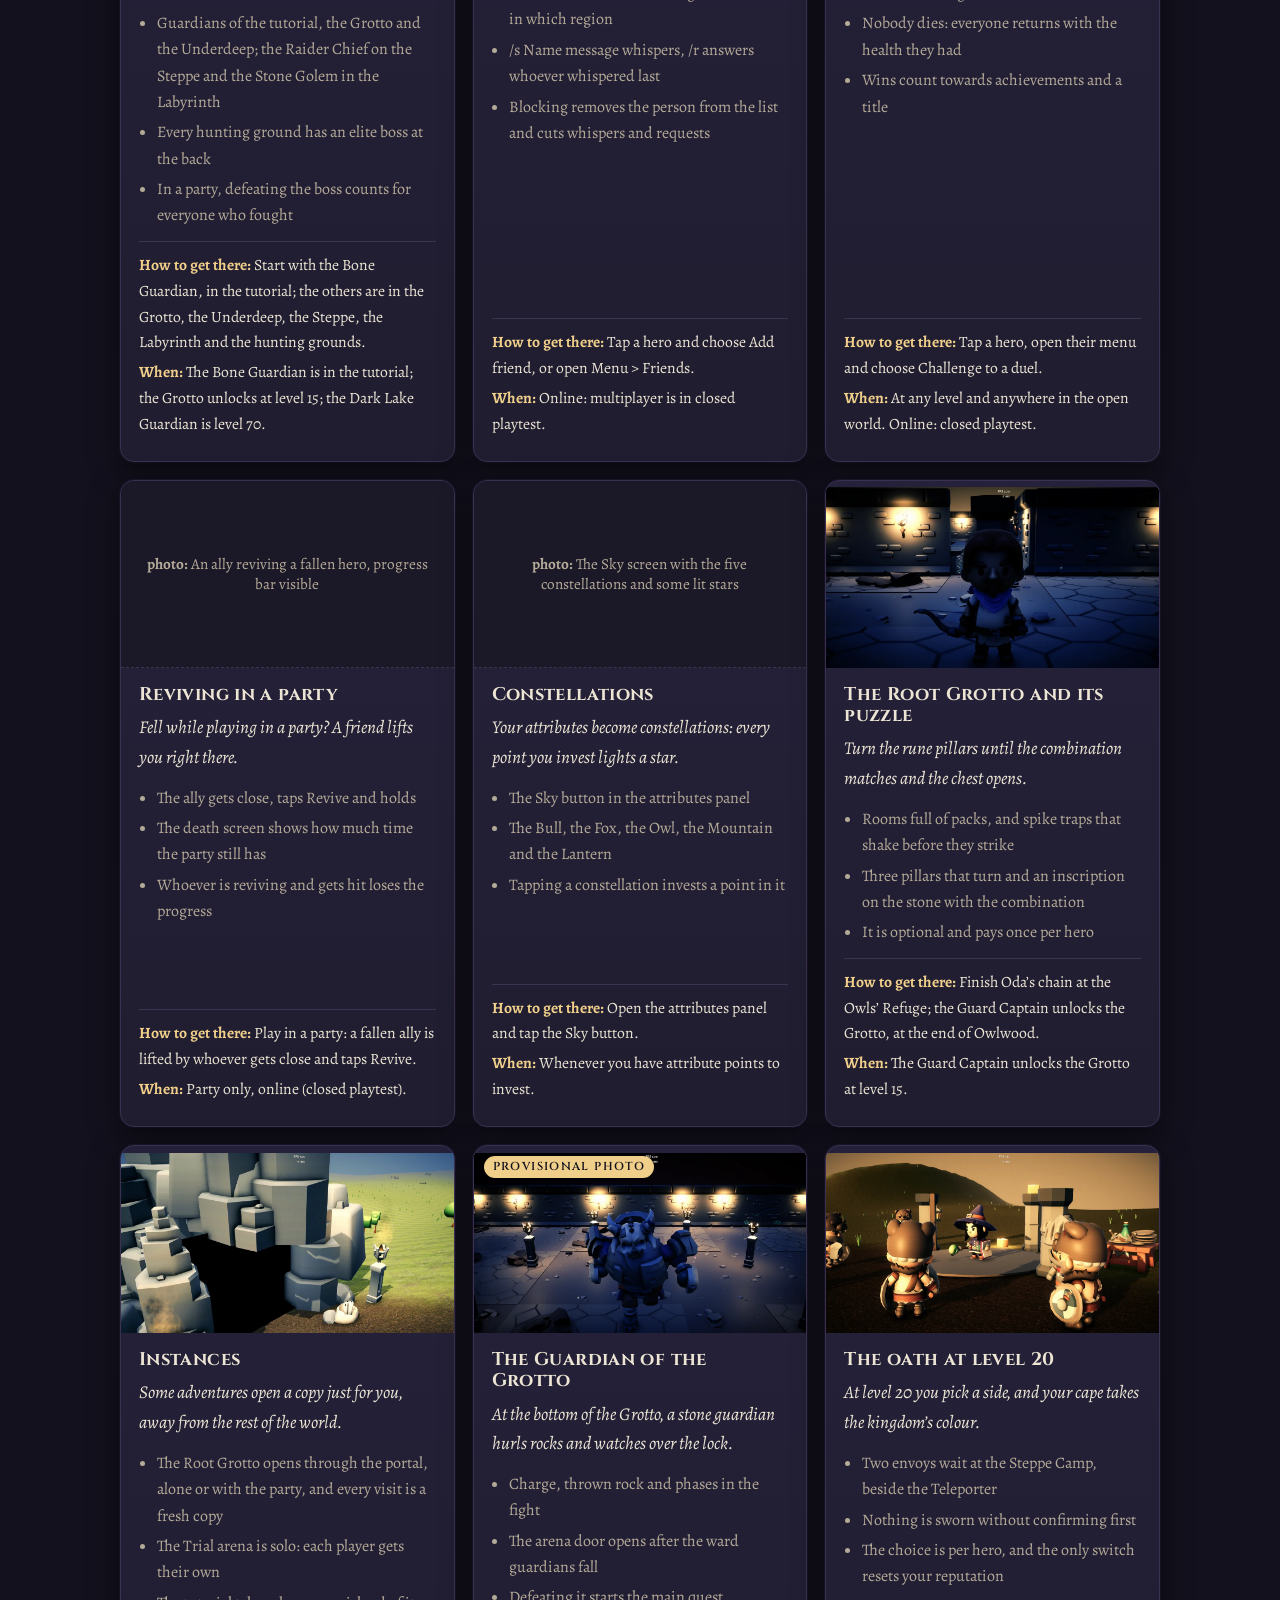
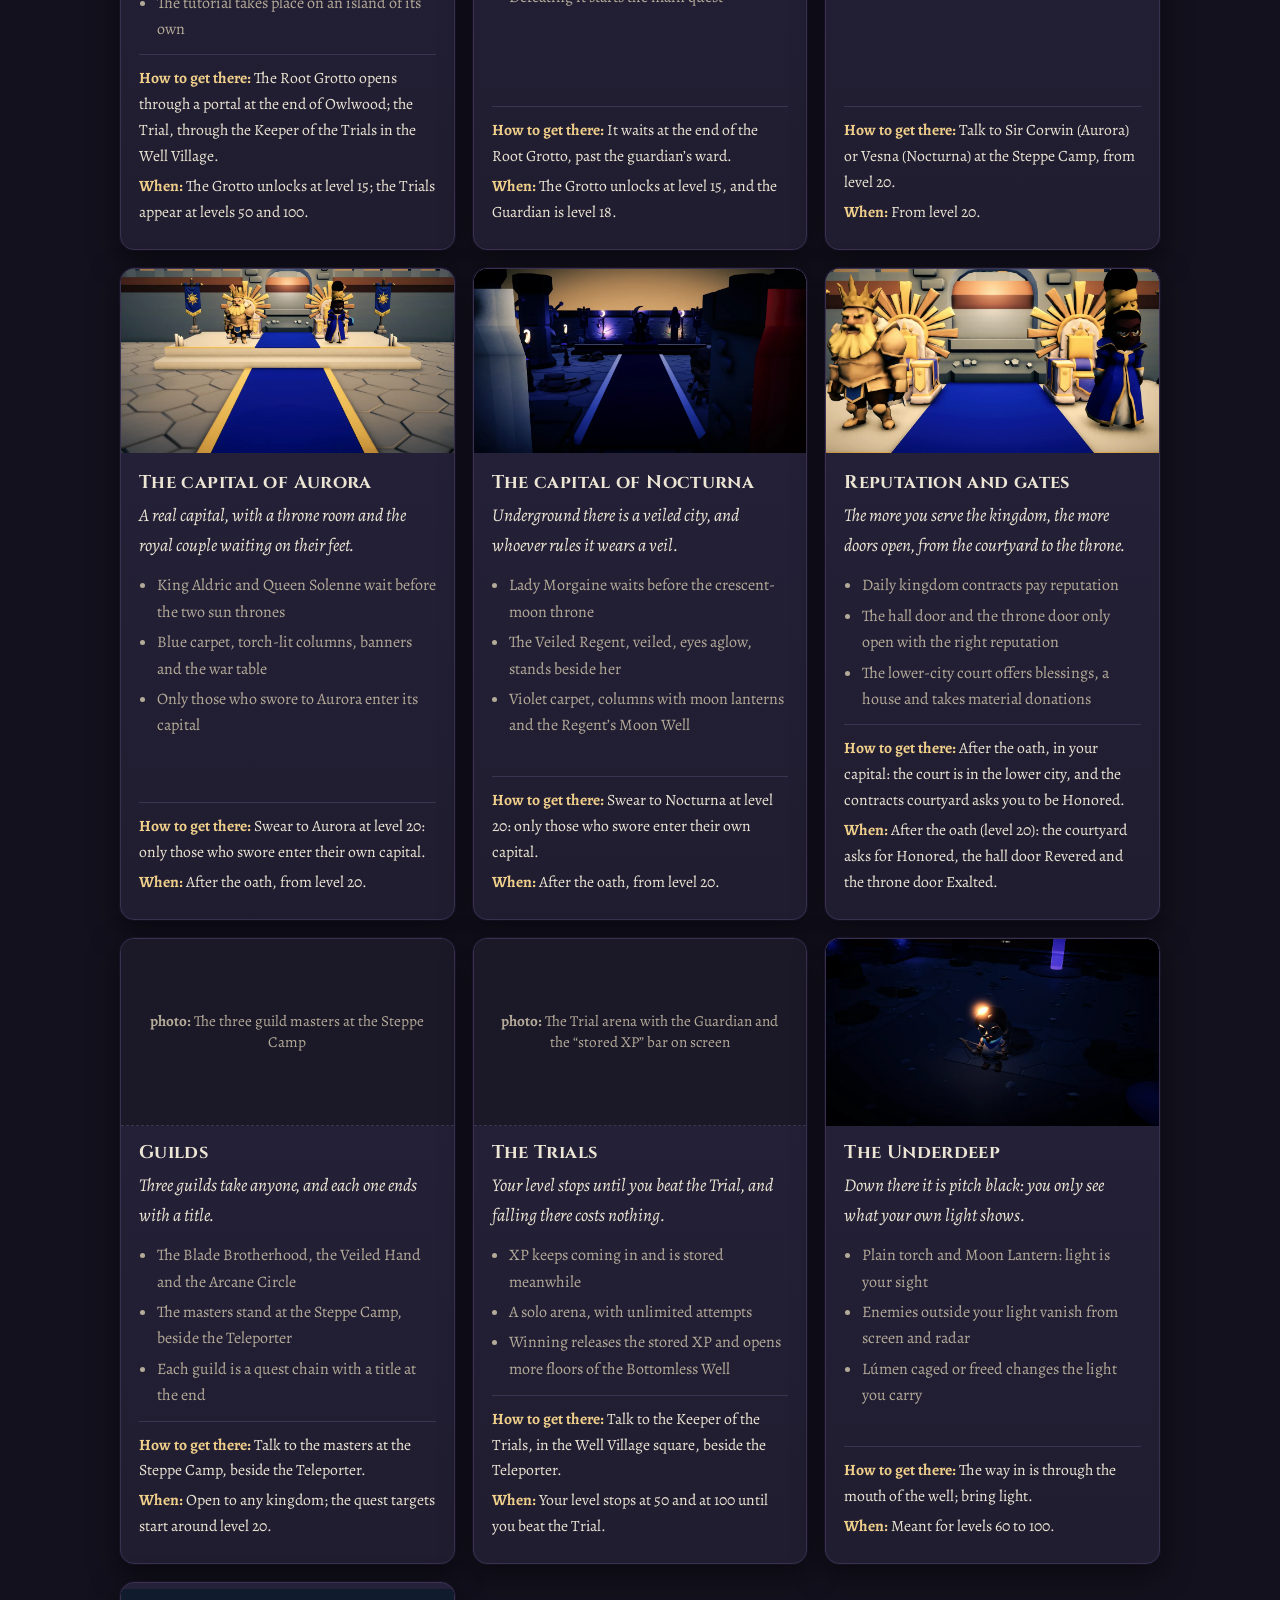
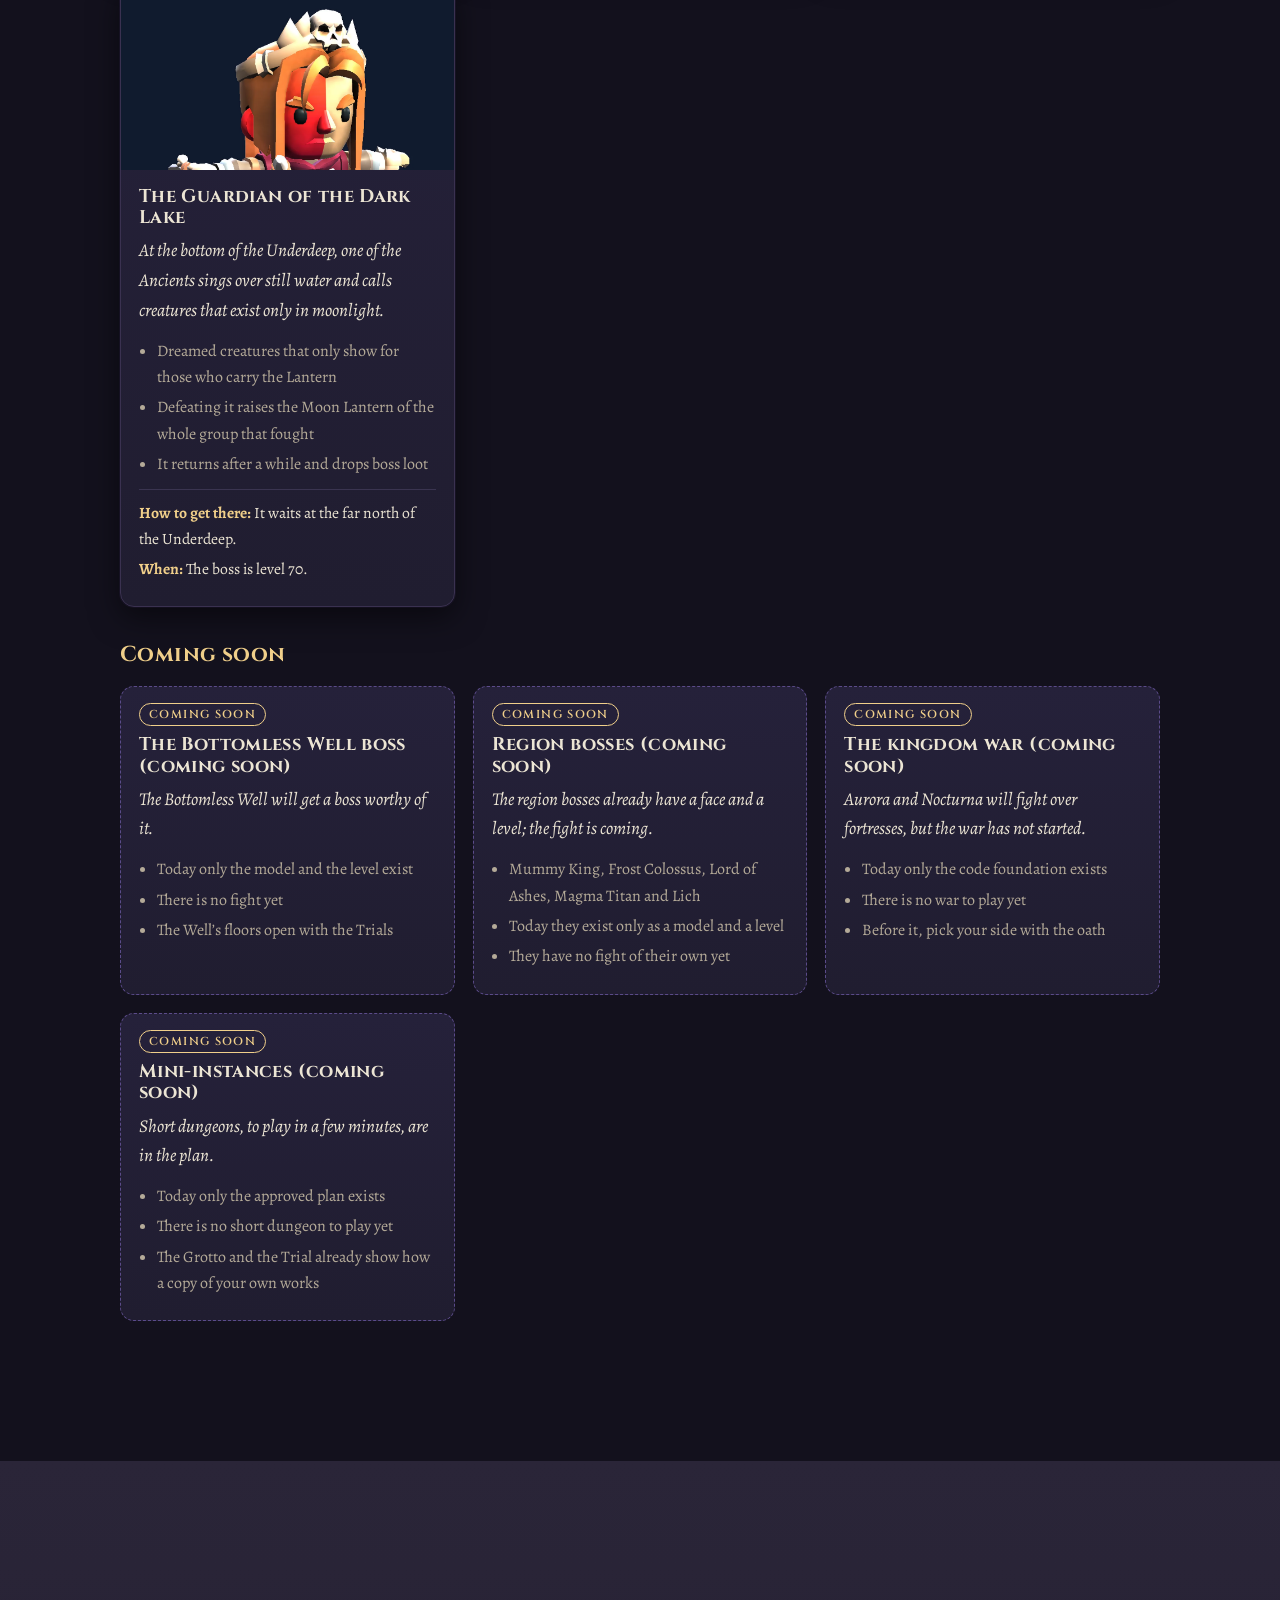
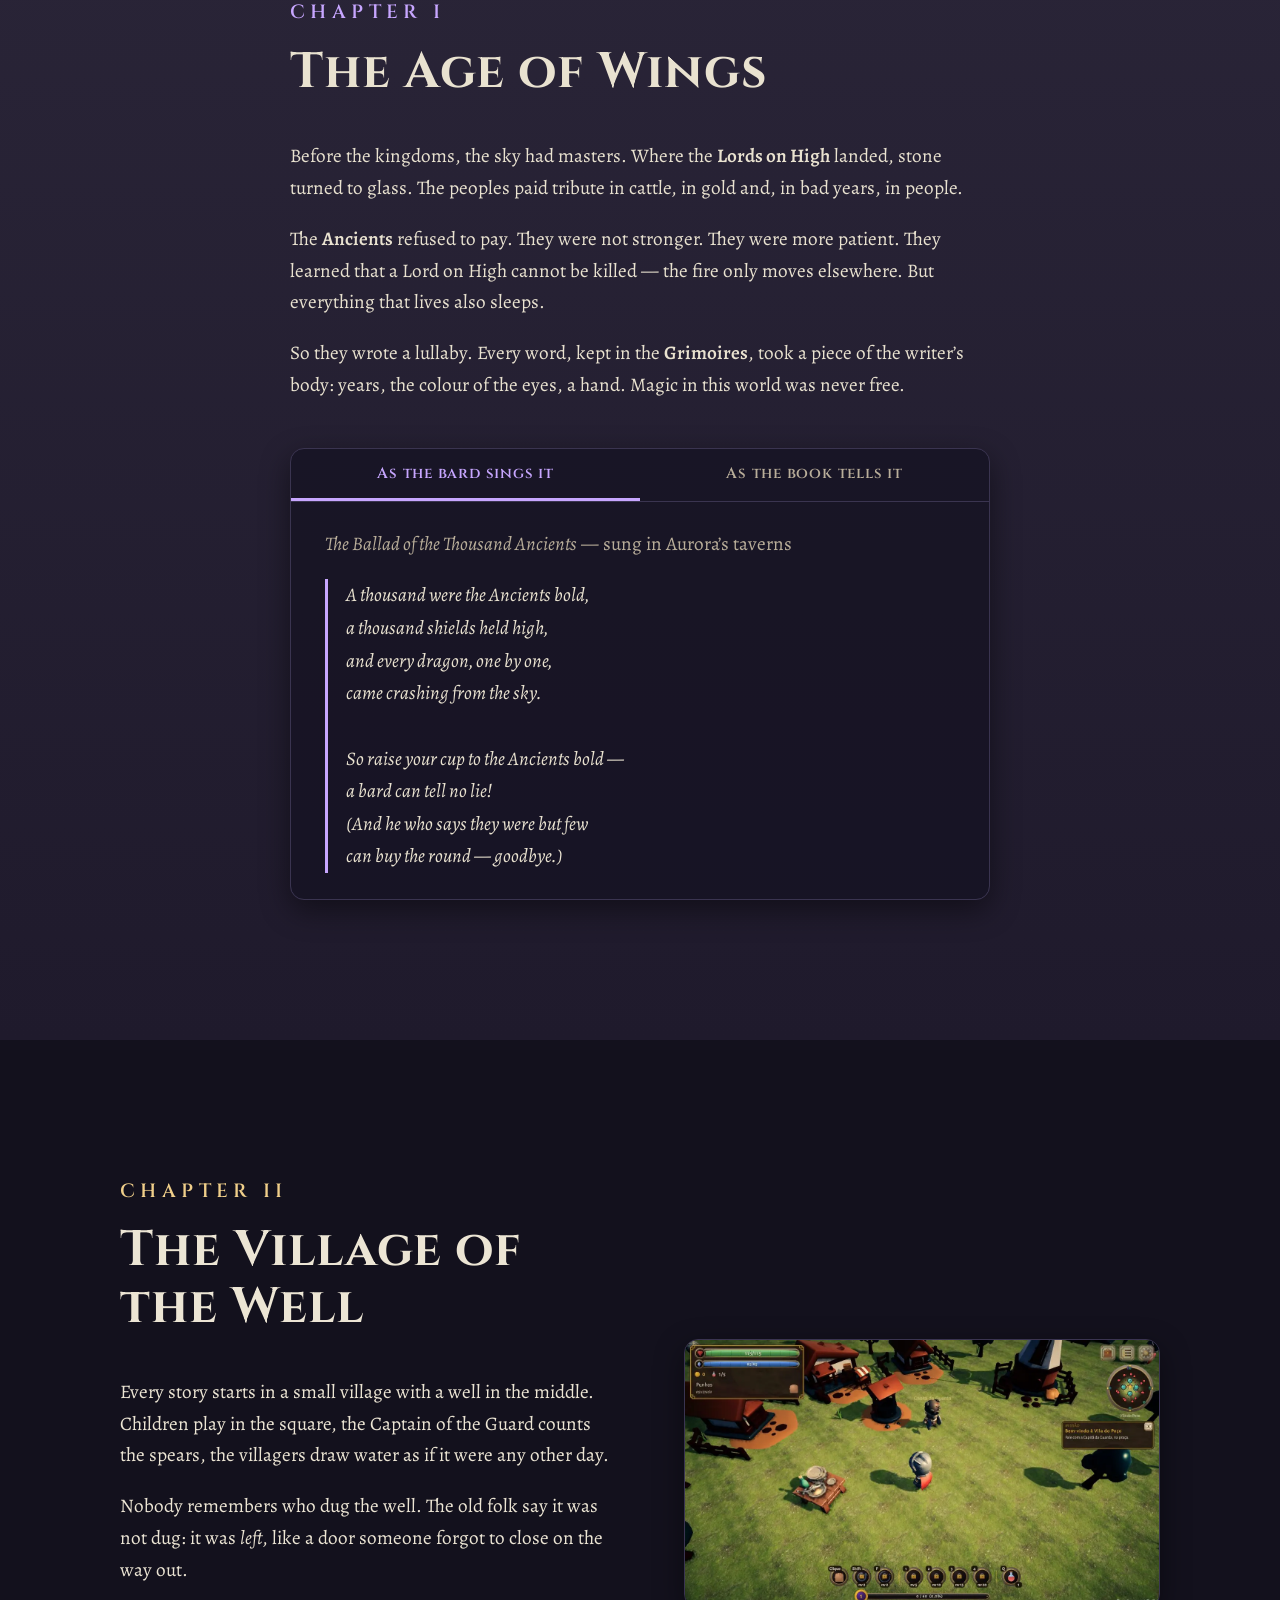
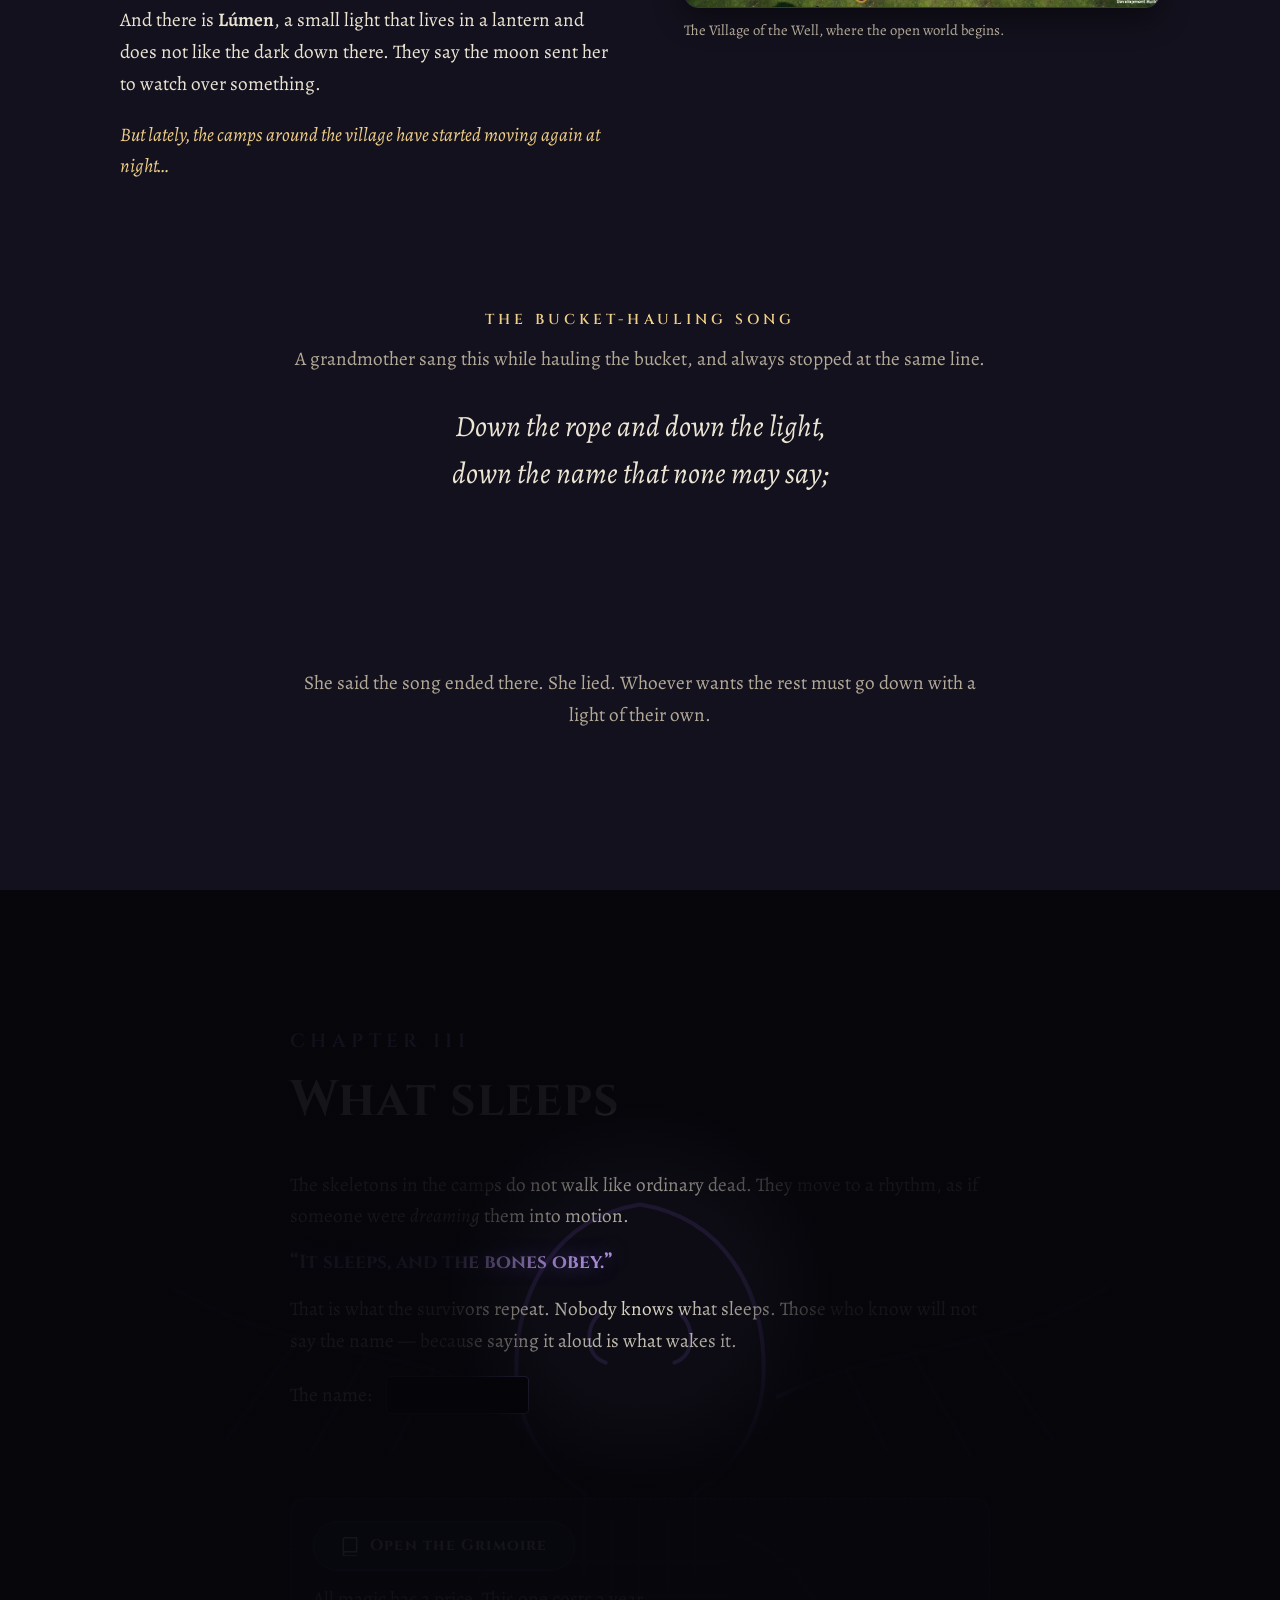
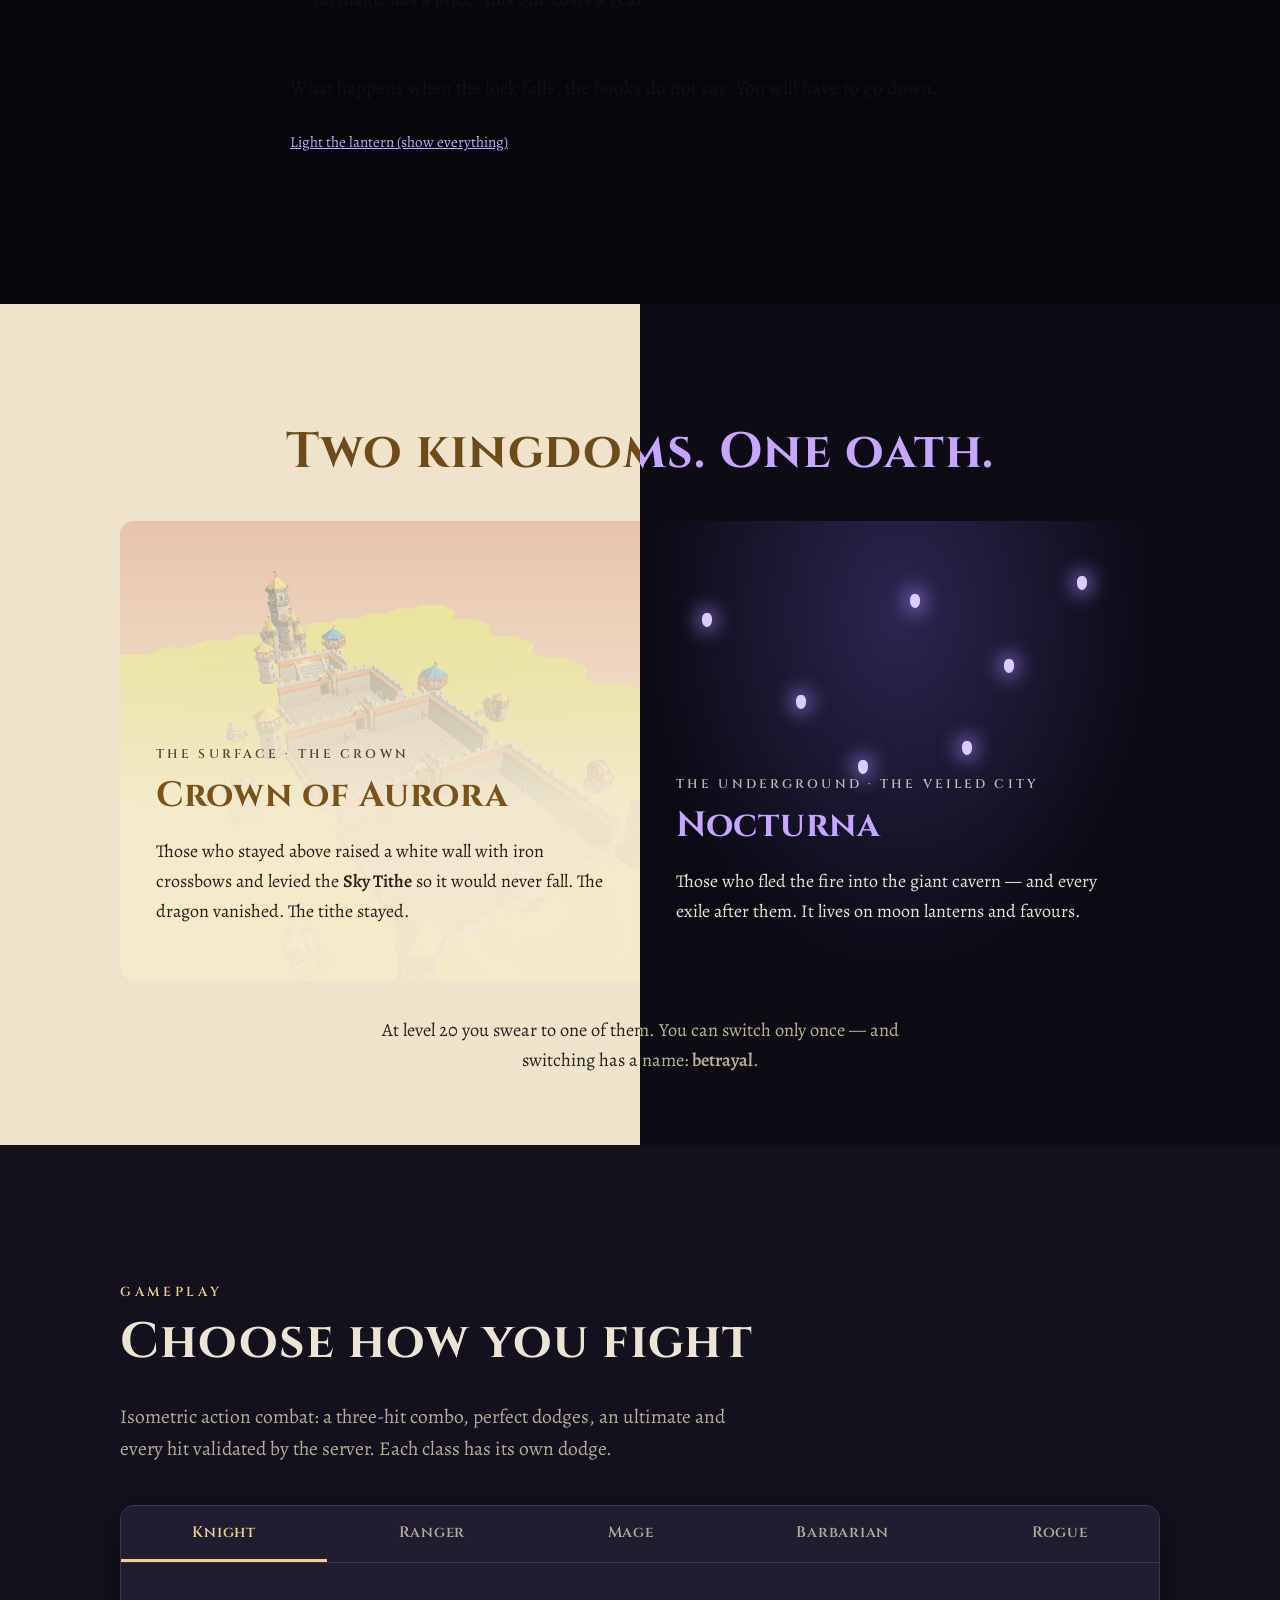
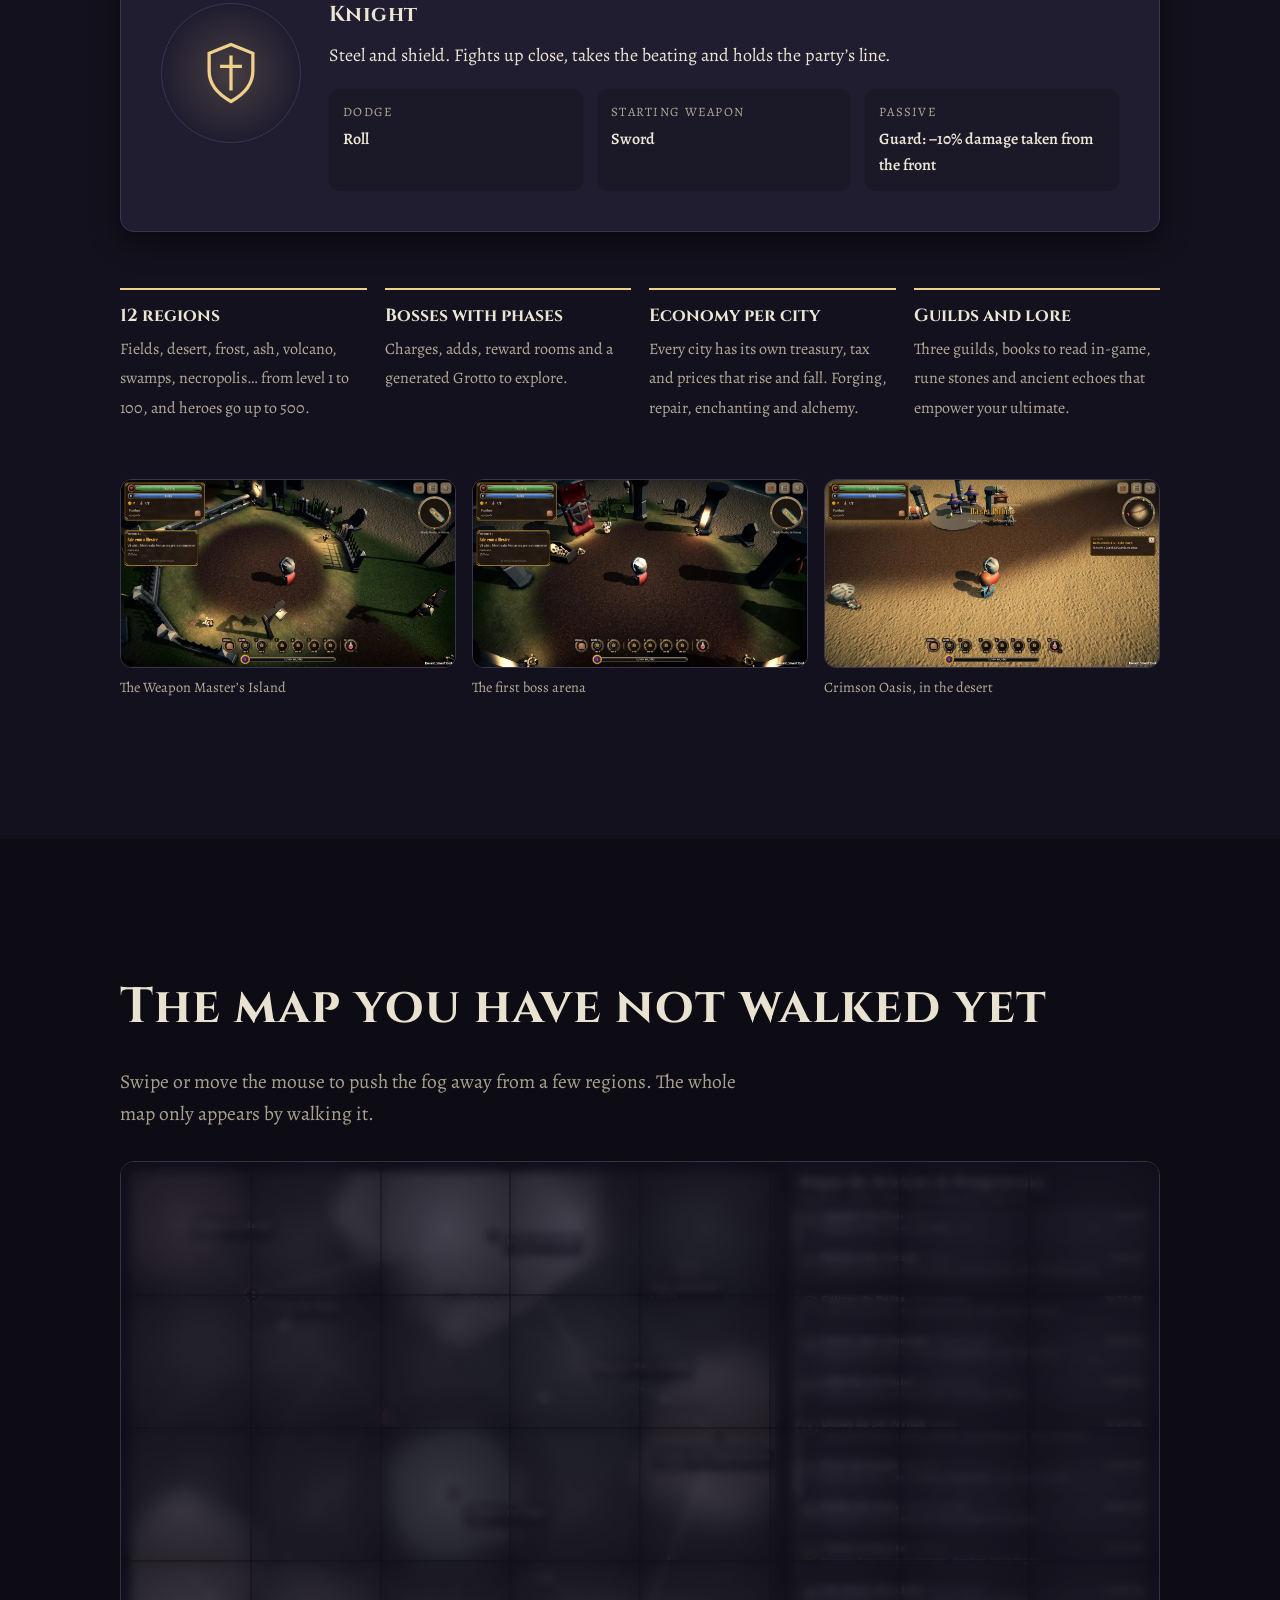
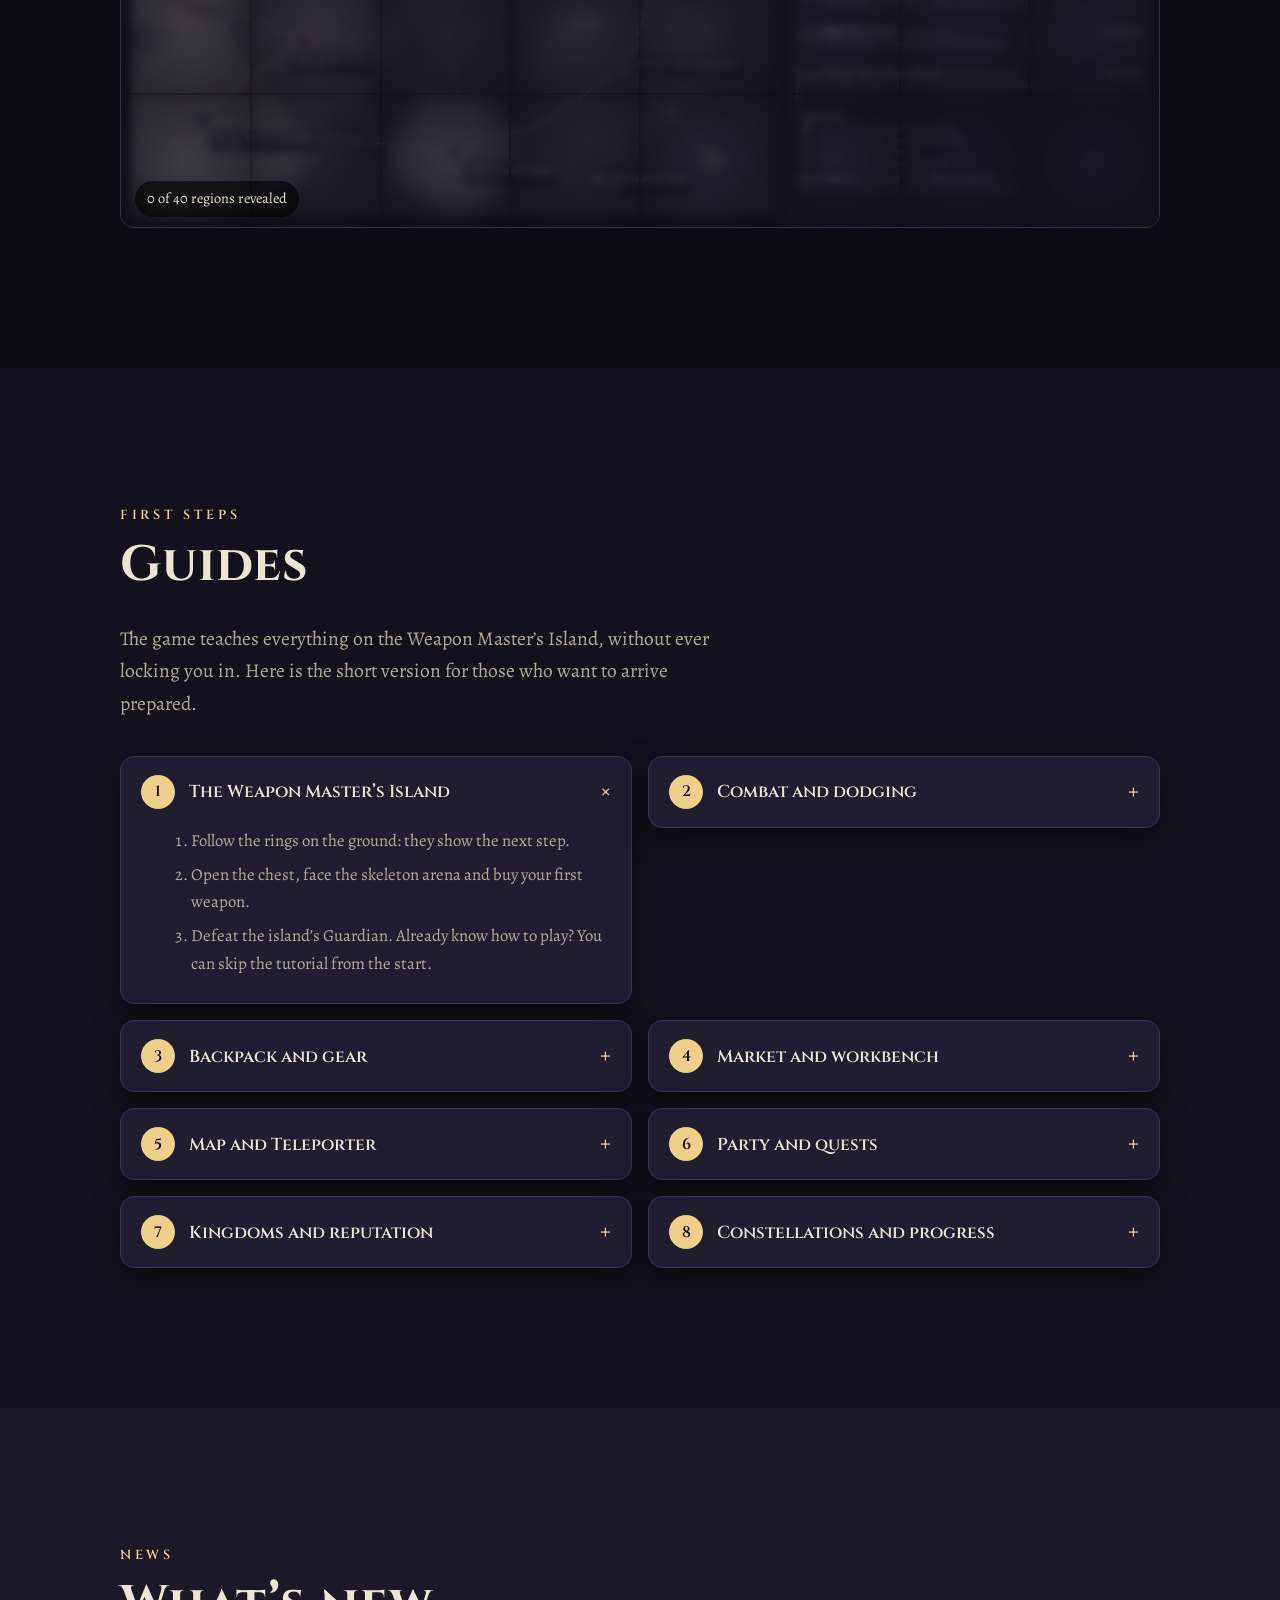
==== commit 05cf23ed: "site: sincroniza com o repo do jogo (2026-11-22 20:22)" ====
--- a/index.html
+++ b/index.html
@@ -4,9 +4,9 @@
 <meta charset="utf-8">
 <meta name="viewport" content="width=device-width, initial-scale=1">
 <title>MMORPG 3D — Algo dorme sob o Poço</title>
-<meta name="description" content="RPG online de ação para PC e Android. Dois reinos rivais, capitais com reputação e portões, e algo que dorme sob a Vila do Poço. Jogue online ou offline.">
+<meta name="description" content="RPG online de ação para PC e Android. Cinco classes, dois reinos rivais e algo que dorme sob a Vila do Poço. Baixe e descubra o resto jogando.">
 <meta property="og:title" content="MMORPG 3D — Algo dorme sob o Poço">
-<meta property="og:description" content="Dois reinos rivais, combate isométrico e um mundo que não devia acordar. PC e Android.">
+<meta property="og:description" content="Cinco classes, dois reinos, um mundo que não devia acordar. PC e Android.">
 <meta property="og:image" content="img/mundo-vila.webp">
 <meta property="og:type" content="website">
 <meta name="theme-color" content="#14121c">
@@ -14,9 +14,9 @@
 <link rel="preconnect" href="https://fonts.googleapis.com">
 <link rel="preconnect" href="https://fonts.gstatic.com" crossorigin>
 <link href="https://fonts.googleapis.com/css2?family=Cinzel:wght@500;700&family=Alegreya:ital,wght@0,400;0,600;1,400&display=swap" rel="stylesheet">
-<link rel="stylesheet" href="css/style.css?v=20261122b">
+<link rel="stylesheet" href="css/style.css?v=20261105n">
 <script>
-  // tema antes do primeiro desenho (evita piscar)
+  // tema e idioma antes do primeiro desenho (evita piscar)
   (function () {
     try {
       var t = localStorage.getItem('tema');
@@ -31,119 +31,410 @@
 <!-- Lanterna da Lúmen: só aparece no modo Sombra -->
 <div class="lanterna-global" aria-hidden="true"></div>
 
-<!-- Fragmentos do Grimório: barrinha fina de progresso no topo -->
-<div class="fragmentos" id="fragmentos" aria-hidden="true"><span class="fragmentos-barra" id="fragmentos-barra"></span></div>
-
-<div class="topo-wrap" id="topo-wrap">
-  <!-- Aviso de jogo em desenvolvimento (fechável na sessão) -->
-  <div class="aviso-dev" id="aviso-dev" role="region" aria-label="Aviso de desenvolvimento" data-i18n-attr="aria-label:dev.aria">
-    <div class="caixa aviso-dev-in">
-      <p>
-        <span class="dev-selo" data-i18n="dev.badge">Em desenvolvimento</span>
-        <span data-i18n="dev.banner">O jogo está em construção ativa — bugs, ajustes de balanceamento e manutenções imprevistas podem acontecer.</span>
-        <a href="#aviso-dev-dl" data-i18n="dev.more">Saiba mais</a>
-      </p>
-      <button type="button" class="aviso-dev-fechar" id="btn-fechar-dev" aria-label="Fechar aviso" data-i18n-attr="aria-label:dev.close">✕</button>
-    </div>
-  </div>
-
-  <header class="topo" id="topo">
-    <a class="marca" href="#inicio" aria-label="MMORPG 3D — início">
-      <svg class="marca-icone" viewBox="0 0 32 32" aria-hidden="true"><use href="#ico-lua"/></svg>
-      <span>MMORPG <b>3D</b></span>
-    </a>
-    <nav class="menu" id="menu" aria-label="Seções">
-      <a href="#despertar" data-i18n="nav.awakening">O Despertar</a>
-      <a href="#vitrine" data-i18n="nav.vitrine">Guia do Mundo</a>
-      <a href="#jogo" data-i18n="nav.game">Combate</a>
-      <a href="#historia" data-i18n="nav.story">História</a>
-      <a href="#comunidade" data-i18n="nav.community">Comunidade</a>
-      <a href="wiki.html" data-i18n="nav.wiki">Wiki</a>
-      <a href="#contato" data-i18n="nav.contact">Contato</a>
-      <!-- Área "Minha conta" no AccountService (config.json → conta.url); sem endereço, o link não aparece -->
-      <a class="nav-conta" id="nav-conta" href="#" rel="noopener" data-i18n="nav.account" hidden>Minha conta</a>
-    </nav>
-    <div class="controles">
-      <a class="btn btn-ouro btn-topo-dl" href="#baixar" data-i18n="nav.download">Baixar</a>
-      <button class="btn-icone" id="btn-tema" type="button" aria-pressed="false" data-i18n-attr="aria-label:theme.label" aria-label="Alternar Luz e Sombra">
-        <svg class="ico-sol" viewBox="0 0 24 24" aria-hidden="true"><circle cx="12" cy="12" r="4.5"/><path d="M12 1.5v3M12 19.5v3M1.5 12h3M19.5 12h3M4.6 4.6l2.1 2.1M17.3 17.3l2.1 2.1M4.6 19.4l2.1-2.1M17.3 6.7l2.1-2.1"/></svg>
-        <svg class="ico-lua" viewBox="0 0 24 24" aria-hidden="true"><path d="M20 14.5A8.5 8.5 0 0 1 9.5 4a8.5 8.5 0 1 0 10.5 10.5z"/></svg>
-        <span class="btn-tema-txt" data-i18n="theme.dark">Sombra</span>
-      </button>
-      <div class="idioma" role="group" aria-label="Idioma / Language">
-        <button type="button" data-lang="pt" aria-pressed="true">PT</button>
-        <button type="button" data-lang="en" aria-pressed="false">EN</button>
-      </div>
-      <button class="btn-icone btn-menu" id="btn-menu" type="button" aria-expanded="false" aria-controls="menu" data-i18n-attr="aria-label:nav.open" aria-label="Abrir menu">
-        <svg viewBox="0 0 24 24" aria-hidden="true"><path d="M3 6h18M3 12h18M3 18h18"/></svg>
-      </button>
-    </div>
-  </header>
-</div>
+<header class="topo" id="topo">
+  <a class="marca" href="#inicio" aria-label="MMORPG 3D — início">
+    <svg class="marca-icone" viewBox="0 0 32 32" aria-hidden="true"><use href="#ico-lua"/></svg>
+    <span>MMORPG <b>3D</b></span>
+  </a>
+  <nav class="menu" id="menu" aria-label="Seções">
+    <a href="#vitrine" data-i18n="nav.vitrine">O que tem</a>
+    <a href="#historia" data-i18n="nav.story">História</a>
+    <a href="#reinos" data-i18n="nav.kingdoms">Reinos</a>
+    <a href="#jogo" data-i18n="nav.game">Jogabilidade</a>
+    <a href="#tutoriais" data-i18n="nav.tutorials">Tutoriais</a>
+    <a href="#ranking" data-i18n="nav.ranking">Ranking</a>
+    <a href="#despertar" data-i18n="nav.awakening">O Despertar</a>
+    <a href="#baixar" data-i18n="nav.download">Baixar</a>
+    <a href="#contato" data-i18n="nav.contact">Contato</a>
+    <!-- Área "Minha conta" no AccountService (config.json → conta.url); sem endereço, o link não aparece -->
+    <a class="nav-conta" id="nav-conta" href="#" rel="noopener" data-i18n="nav.account" hidden>Minha conta</a>
+  </nav>
+  <div class="controles">
+    <button class="btn-icone" id="btn-tema" type="button" aria-pressed="false" data-i18n-attr="aria-label:theme.label" aria-label="Alternar Luz e Sombra">
+      <svg class="ico-sol" viewBox="0 0 24 24" aria-hidden="true"><circle cx="12" cy="12" r="4.5"/><path d="M12 1.5v3M12 19.5v3M1.5 12h3M19.5 12h3M4.6 4.6l2.1 2.1M17.3 17.3l2.1 2.1M4.6 19.4l2.1-2.1M17.3 6.7l2.1-2.1"/></svg>
+      <svg class="ico-lua" viewBox="0 0 24 24" aria-hidden="true"><path d="M20 14.5A8.5 8.5 0 0 1 9.5 4a8.5 8.5 0 1 0 10.5 10.5z"/></svg>
+      <span class="btn-tema-txt" data-i18n="theme.dark">Sombra</span>
+    </button>
+    <div class="idioma" role="group" aria-label="Idioma / Language">
+      <button type="button" data-lang="pt" aria-pressed="true">PT</button>
+      <button type="button" data-lang="en" aria-pressed="false">EN</button>
+    </div>
+    <button class="btn-icone btn-menu" id="btn-menu" type="button" aria-expanded="false" aria-controls="menu" data-i18n-attr="aria-label:nav.open" aria-label="Abrir menu">
+      <svg viewBox="0 0 24 24" aria-hidden="true"><path d="M3 6h18M3 12h18M3 18h18"/></svg>
+    </button>
+  </div>
+</header>
 
 <main id="conteudo">
 
-<!-- ===================== 1. HERO + STATUS AO VIVO INTEGRADO ===================== -->
+<!-- ===================== HERO (LUZ) ===================== -->
 <section class="hero" id="inicio">
   <div class="hero-fundo" aria-hidden="true">
     <img src="img/hero-vila.webp" alt="" fetchpriority="high" width="1440" height="765">
   </div>
   <div class="hero-ceu" aria-hidden="true"><span class="hero-lua"></span></div>
   <div class="hero-txt">
-    <p class="sobretitulo" data-i18n="hero.kicker">RPG online de ação · PC e Android · Em desenvolvimento</p>
+    <p class="sobretitulo" data-i18n="hero.kicker">RPG online de ação · PC e Android</p>
     <h1 class="hero-titulo">
       <span data-i18n="hero.title1">Algo dorme</span>
       <span class="hero-titulo-2" data-i18n="hero.title2">sob o Poço.</span>
     </h1>
-    <p class="hero-sub" data-i18n="hero.sub">Dois reinos rivais, capitais com reputação e portões, combate isométrico e uma vila que canta para não acordar o que está lá embaixo. Jogue online ou offline — o começo está aqui, o resto só jogando.</p>
+    <p class="hero-sub" data-i18n="hero.sub">Cinco classes, dois reinos rivais e uma vila que canta para não acordar o que está lá embaixo. O começo da história está aqui. O resto, só jogando.</p>
     <div class="hero-acoes">
       <a class="btn btn-ouro" href="#baixar" data-i18n="hero.cta">Baixar o jogo</a>
       <a class="btn btn-fantasma" href="#despertar" data-i18n="hero.trailer">Ver o trailer</a>
-      <a class="selo-status" href="#status" id="selo-status">
-        <span class="ponto" aria-hidden="true"></span>
-        <span id="selo-status-txt" data-i18n="status.loading">Consultando o servidor…</span>
-      </a>
-    </div>
-
-    <!-- Contador ao vivo (GET /stats/live; reserva: ranking.json e status.json). Só aparece com dado. -->
+    </div>
+    <!-- Contador ao vivo (GET /stats/live; sem api.url: total e nível mais alto do data/ranking.json). Só aparece com dado. -->
     <dl class="hero-contador" id="hero-contador" hidden>
       <div class="hc-item" id="hc-online" hidden><dt data-i18n="hc.online">heróis no mundo agora</dt><dd data-contar="0">0</dd></div>
       <div class="hc-item" id="hc-ativos" hidden><dt data-i18n="hc.active">aventureiros nas últimas 24 h</dt><dd data-contar="0">0</dd></div>
       <div class="hc-item" id="hc-herois" hidden><dt data-i18n="hc.heroes">heróis no ranking</dt><dd data-contar="0">0</dd></div>
       <div class="hc-item" id="hc-nivel" hidden><dt data-i18n="hc.top">nível mais alto do momento</dt><dd data-contar="0">0</dd></div>
     </dl>
-
-    <!-- Barra de status integrada ao Hero (substitui a antiga seção separada) -->
-    <div class="status-barra" id="status" aria-labelledby="status-titulo">
-      <h2 class="sr-only" id="status-titulo" data-i18n="status.title">Estado do reino</h2>
-      <div class="status-grade">
-        <div class="status-card">
-          <span class="status-rotulo" data-i18n="status.server">Servidor</span>
-          <strong id="st-servidor">—</strong>
+    <a class="selo-status" href="#status" id="selo-status">
+      <span class="ponto" aria-hidden="true"></span>
+      <span id="selo-status-txt" data-i18n="status.loading">Consultando o servidor…</span>
+    </a>
+  </div>
+  <a class="rolar" href="#status" data-i18n-attr="aria-label:hero.scroll" aria-label="Descer">
+    <svg viewBox="0 0 24 24" aria-hidden="true"><path d="M6 9l6 6 6-6"/></svg>
+  </a>
+</section>
+
+<!-- ===================== STATUS ===================== -->
+<section class="secao luz faixa-status" id="status" aria-labelledby="status-titulo">
+  <div class="caixa">
+    <h2 class="titulo-pequeno" id="status-titulo" data-i18n="status.title">Estado do reino</h2>
+    <div class="status-grade">
+      <div class="status-card">
+        <span class="status-rotulo" data-i18n="status.server">Servidor</span>
+        <strong id="st-servidor">—</strong>
+      </div>
+      <div class="status-card">
+        <span class="status-rotulo" data-i18n="status.players">Heróis online</span>
+        <strong id="st-jogadores">—</strong>
+      </div>
+      <div class="status-card">
+        <span class="status-rotulo" data-i18n="status.version">Versão</span>
+        <strong id="st-versao">—</strong>
+      </div>
+      <div class="status-card">
+        <span class="status-rotulo" data-i18n="status.offline">Modo offline</span>
+        <strong data-i18n="status.offlineOk">Liberado para todos</strong>
+      </div>
+    </div>
+    <p class="status-nota" id="st-nota" data-i18n="status.note">O multiplayer está em playtest fechado. O jogo inteiro funciona offline, sem conta.</p>
+  </div>
+</section>
+
+<!-- ===================== O QUE TEM NO JOGO (cards de site/data/vitrine.json, gerado dos miniguias) ===================== -->
+<section class="secao luz" id="vitrine" aria-labelledby="vt-titulo">
+  <div class="caixa">
+    <p class="capitulo-num" data-i18n="vt.kicker">Vitrine</p>
+    <h2 id="vt-titulo" data-i18n="vt.title">O que tem no jogo</h2>
+    <p class="lead" data-i18n="vt.lead">O que já dá para jogar hoje, em poucas linhas. O que ainda não está pronto aparece como “em breve”: a gente não vende o que não existe.</p>
+    <div class="vt-grade" id="vt-grade" aria-live="polite"></div>
+    <p class="vt-erro" id="vt-erro" hidden></p>
+  </div>
+</section>
+
+<!-- ===================== CAP. I — A IDADE DAS ASAS (LUZ → SOMBRA) ===================== -->
+<section class="secao capitulo cap-asas" id="historia" aria-labelledby="cap1-titulo">
+  <div class="ceu-cap1" aria-hidden="true"></div>
+  <div class="caixa estreita">
+    <p class="capitulo-num" data-i18n="ch1.num">Capítulo I</p>
+    <h2 id="cap1-titulo" data-i18n="ch1.title">A Idade das Asas</h2>
+    <p class="aparece" data-i18n="ch1.p1">Antes dos reinos, o céu tinha donos. Os <b>Senhores do Alto</b> pousavam e a pedra virava vidro. Os povos pagavam tributo em gado, em ouro e, nos anos ruins, em gente.</p>
+    <p class="aparece" data-i18n="ch1.p2">Os <b>Antigos</b> se recusaram a pagar. Não eram mais fortes. Eram mais pacientes. Descobriram que um Senhor do Alto não se mata — o fogo só muda de lugar. Mas tudo o que vive também dorme.</p>
+    <p class="aparece" data-i18n="ch1.p3">Então escreveram uma canção de ninar. Cada palavra, guardada nos <b>Grimórios</b>, cobrou de quem escreveu um pedaço do corpo: anos, a cor dos olhos, a mão. A magia deste mundo nunca foi de graça.</p>
+
+    <!-- Bardo × Livro -->
+    <div class="duas-versoes" id="versoes">
+      <div class="versoes-abas" role="tablist" aria-label="Duas versões da mesma história">
+        <button role="tab" id="aba-bardo" aria-controls="painel-bardo" aria-selected="true" data-i18n="ch1.bardTab">Como canta o bardo</button>
+        <button role="tab" id="aba-livro" aria-controls="painel-livro" aria-selected="false" tabindex="-1" data-i18n="ch1.bookTab">Como conta o livro</button>
+      </div>
+      <div class="versao versao-bardo" role="tabpanel" id="painel-bardo" aria-labelledby="aba-bardo">
+        <p class="versao-fonte" data-i18n="ch1.bardSrc"><i>A Balada dos Mil Antigos</i> — cantada nas tavernas de Aurora</p>
+        <blockquote class="quadra" data-i18n="ch1.bard">Eram mil os velhos bravos,<br>mil escudos, mil canções,<br>e o céu, que ardia em asas,<br>viu cair os seus dragões.<br><br>Ergue o copo aos mil Antigos,<br>que o bardo não sabe mentir!<br>(E quem diz que eram só poucos<br>paga a rodada e vai dormir.)</blockquote>
+      </div>
+      <div class="versao versao-livro" role="tabpanel" id="painel-livro" aria-labelledby="aba-livro" hidden>
+        <p class="versao-fonte" data-i18n="ch1.bookSrc">Dos livros da Vila do Poço</p>
+        <p data-i18n="ch1.book">Os Antigos eram poucos e pacientes, e não mataram dragão nenhum. Fizeram eles dormirem — e pagaram com o próprio corpo.</p>
+        <p class="versao-dica" data-i18n="ch1.bookHint">No jogo, cada balada tem um livro par. Quem junta os dois descobre o que realmente aconteceu.</p>
+      </div>
+    </div>
+  </div>
+</section>
+
+<!-- ===================== CAP. II — A VILA DO POÇO (LUZ) ===================== -->
+<section class="secao luz capitulo cap-vila" aria-labelledby="cap2-titulo">
+  <div class="caixa duas-colunas">
+    <div>
+      <p class="capitulo-num" data-i18n="ch2.num">Capítulo II</p>
+      <h2 id="cap2-titulo" data-i18n="ch2.title">A Vila do Poço</h2>
+      <p class="aparece" data-i18n="ch2.p1">Toda história começa numa vila pequena com um poço no meio. As crianças brincam na praça, a Capitã da Guarda conta as lanças, os moradores puxam água como se fosse um dia qualquer.</p>
+      <p class="aparece" data-i18n="ch2.p2">Ninguém lembra quem cavou o poço. Os velhos dizem que ele não foi cavado: foi <i>deixado</i>, como uma porta que alguém esqueceu aberta ao ir embora.</p>
+      <p class="aparece" data-i18n="ch2.p3">E há a <b>Lúmen</b>, uma luz pequena que mora numa lanterna e não gosta do escuro de lá de baixo. Dizem que a lua mandou ela para vigiar alguma coisa.</p>
+      <p class="aparece gancho" data-i18n="ch2.hook">Mas, de uns tempos para cá, os acampamentos ao redor da vila voltaram a se mover à noite…</p>
+    </div>
+    <figure class="moldura">
+      <img src="img/mundo-vila.webp" alt="A Vila do Poço ao entardecer, com casas de madeira e o poço no centro" data-i18n-attr="alt:ch2.imgAlt" loading="lazy" width="1280" height="720">
+      <figcaption data-i18n="ch2.cap">A Vila do Poço, ponto de partida do mundo aberto.</figcaption>
+    </figure>
+  </div>
+
+  <!-- Canção do Poço: verso a verso -->
+  <div class="caixa estreita cancao" aria-labelledby="cancao-titulo">
+    <h3 id="cancao-titulo" class="titulo-pequeno" data-i18n="song.title">A canção de puxar balde</h3>
+    <p class="cancao-intro" data-i18n="song.intro">Uma avó cantava isto enquanto puxava o balde, e parava sempre no mesmo verso.</p>
+    <ol class="versos">
+      <li data-i18n="song.v1">Desce a corda, desce a luz,</li>
+      <li data-i18n="song.v2">desce o nome que ninguém diz;</li>
+      <li data-i18n="song.v3">quem lá embaixo acende a lua</li>
+      <li data-i18n="song.v4">volta sem sombra — e mais feliz.</li>
+      <li class="verso-cortado" aria-label="O resto da canção está apagado" data-i18n-attr="aria-label:song.cutLabel"><span aria-hidden="true">▮▮▮▮ ▮ ▮▮▮▮▮▮, ▮▮▮▮ ▮ ▮▮▮…</span></li>
+    </ol>
+    <p class="cancao-fim" data-i18n="song.end">Ela dizia que a canção acabava ali. Mentia. Quem quiser ouvir o resto, que desça com luz própria.</p>
+  </div>
+</section>
+
+<!-- ===================== CAP. III — O QUE DORME (SOMBRA) ===================== -->
+<section class="secao sombra capitulo cap-dorme" id="o-que-dorme" aria-labelledby="cap3-titulo">
+  <div class="escuro-lanterna" aria-hidden="true"></div>
+  <div class="ossos-fundo" aria-hidden="true">
+    <svg viewBox="0 0 800 400" preserveAspectRatio="xMidYMid slice"><use href="#ossos"/></svg>
+  </div>
+  <div class="caixa estreita cap-dorme-txt">
+    <p class="capitulo-num" data-i18n="ch3.num">Capítulo III</p>
+    <h2 id="cap3-titulo" data-i18n="ch3.title">O que dorme</h2>
+    <p data-i18n="ch3.p1">Os esqueletos dos acampamentos não andam como mortos comuns. Andam num ritmo, como se alguém os estivesse <i>sonhando</i> em movimento.</p>
+    <p class="frase-ossos" data-i18n="ch3.phrase">“Dorme, e os ossos obedecem.”</p>
+    <p data-i18n="ch3.p2">É o que repete quem sobreviveu. Ninguém sabe o que dorme. Quem sabe não diz o nome — porque dizer em voz alta é o que acorda.</p>
+    <p class="nome-proibido">
+      <span data-i18n="ch3.nameLabel">O nome:</span>
+      <button type="button" class="tarja" id="tarja" aria-describedby="tarja-aviso" data-i18n-attr="aria-label:ch3.nameBtn" aria-label="Nome apagado. Tentar ler">▮▮▮▮▮▮▮▮</button>
+    </p>
+    <p class="tarja-aviso" id="tarja-aviso" aria-live="polite"></p>
+
+    <!-- Grimório: abrir cobra um preço -->
+    <div class="grimorio" id="grimorio">
+      <button type="button" class="btn btn-grimorio" id="btn-grimorio" aria-expanded="false" aria-controls="grimorio-pagina">
+        <svg viewBox="0 0 24 24" aria-hidden="true"><path d="M4 4.5A2.5 2.5 0 0 1 6.5 2H20v17H6.5A2.5 2.5 0 0 0 4 21.5zM4 21.5A2.5 2.5 0 0 0 6.5 24H20"/></svg>
+        <span data-i18n="ch3.grimoire">Abrir o Grimório</span>
+      </button>
+      <p class="grimorio-preco" data-i18n="ch3.price">Toda magia cobra. Esta cobra um ano.</p>
+      <div class="grimorio-pagina" id="grimorio-pagina" hidden>
+        <p data-i18n="ch3.page">No fundo da Gruta das Raízes, um <b>Guardião de pedra</b> vigia um Grimório fechado. Ele não é a ameaça. Ele é a <b>tranca</b>.</p>
+        <p class="grimorio-conta" id="grimorio-conta" aria-live="polite"></p>
+      </div>
+    </div>
+    <p class="cap-dorme-fim" data-i18n="ch3.end">O que acontece quando a tranca cai, os livros não contam. Você vai ter que descer.</p>
+    <button type="button" class="btn-link" id="btn-acender" data-i18n="ch3.light">Acender a lanterna (mostrar tudo)</button>
+  </div>
+</section>
+
+<!-- ===================== DOIS REINOS (LUZ × SOMBRA) ===================== -->
+<section class="reinos" id="reinos" aria-labelledby="reinos-titulo">
+  <h2 class="reinos-titulo" id="reinos-titulo" data-i18n="kg.title">Dois reinos. Um juramento.</h2>
+  <div class="reinos-lados">
+    <article class="reino reino-aurora" tabindex="0">
+      <img src="img/capital-aurora.webp" alt="" loading="lazy" width="1280" height="720">
+      <div class="reino-txt">
+        <p class="reino-lema" data-i18n="kg.auroraTag">A superfície · a Coroa</p>
+        <h3 data-i18n="kg.aurora">Coroa de Aurora</h3>
+        <p data-i18n="kg.auroraP">Os que ficaram em cima ergueram uma muralha branca com bestas de ferro e cobraram o <b>Dízimo do Céu</b> para que ela nunca caísse. O dragão sumiu. O dízimo ficou.</p>
+        <p class="reino-segredo" data-i18n="kg.auroraS">O Rei quer a guerra. Acha que Nocturna esconde alguma coisa.</p>
+      </div>
+    </article>
+    <article class="reino reino-nocturna" tabindex="0">
+      <div class="lanternas" aria-hidden="true"><i></i><i></i><i></i><i></i><i></i><i></i><i></i></div>
+      <div class="reino-txt">
+        <p class="reino-lema" data-i18n="kg.noctTag">O subterrâneo · a Cidade Velada</p>
+        <h3 data-i18n="kg.noct">Nocturna</h3>
+        <p data-i18n="kg.noctP">Os que desceram para a caverna gigante fugindo do fogo — e todo exilado depois deles. Vive de lanternas lunares e de favores.</p>
+        <p class="reino-segredo" data-i18n="kg.noctS">O Regente usa um véu. Dizem que ele <i>escuta</i> alguma coisa lá embaixo.</p>
+      </div>
+    </article>
+  </div>
+  <p class="reinos-juramento" data-i18n="kg.oath">No nível 20 você jura a um dos dois. Dá para trocar uma vez só — e trocar tem nome: <b>traição</b>.</p>
+</section>
+
+<!-- ===================== JOGABILIDADE ===================== -->
+<section class="secao luz" id="jogo" aria-labelledby="jogo-titulo">
+  <div class="caixa">
+    <p class="capitulo-num" data-i18n="gp.kicker">Jogabilidade</p>
+    <h2 id="jogo-titulo" data-i18n="gp.title">Escolha como lutar</h2>
+    <p class="lead" data-i18n="gp.lead">Combate de ação em visão isométrica: combo de três golpes, esquiva perfeita, ultimate e cada golpe validado no servidor. Cada classe tem a própria esquiva.</p>
+
+    <div class="classes">
+      <div class="classes-abas" role="tablist" aria-label="Classes">
+        <button role="tab" aria-selected="true" aria-controls="classe-painel" data-classe="cavaleiro" data-i18n="cls.knight">Cavaleiro</button>
+        <button role="tab" aria-selected="false" aria-controls="classe-painel" tabindex="-1" data-classe="patrulheiro" data-i18n="cls.ranger">Patrulheiro</button>
+        <button role="tab" aria-selected="false" aria-controls="classe-painel" tabindex="-1" data-classe="mago" data-i18n="cls.mage">Mago</button>
+        <button role="tab" aria-selected="false" aria-controls="classe-painel" tabindex="-1" data-classe="barbaro" data-i18n="cls.barb">Bárbaro</button>
+        <button role="tab" aria-selected="false" aria-controls="classe-painel" tabindex="-1" data-classe="ladino" data-i18n="cls.rogue">Ladino</button>
+      </div>
+      <div class="classe-painel" id="classe-painel" role="tabpanel" aria-live="polite">
+        <div class="classe-emblema" aria-hidden="true"><svg viewBox="0 0 64 64"><use id="classe-ico" href="#ico-cavaleiro"/></svg></div>
+        <div>
+          <h3 id="classe-nome">Cavaleiro</h3>
+          <p id="classe-desc"></p>
+          <dl class="classe-dados">
+            <div><dt data-i18n="cls.dodge">Esquiva</dt><dd id="classe-esquiva"></dd></div>
+            <div><dt data-i18n="cls.weapon">Arma inicial</dt><dd id="classe-arma"></dd></div>
+            <div><dt data-i18n="cls.passive">Passiva</dt><dd id="classe-passiva"></dd></div>
+          </dl>
         </div>
-        <div class="status-card">
-          <span class="status-rotulo" data-i18n="status.players">Heróis online</span>
-          <strong id="st-jogadores">—</strong>
-        </div>
-        <div class="status-card">
-          <span class="status-rotulo" data-i18n="status.version">Versão</span>
-          <strong id="st-versao">—</strong>
-        </div>
-        <div class="status-card">
-          <span class="status-rotulo" data-i18n="status.offline">Modo offline</span>
-          <strong data-i18n="status.offlineOk">Liberado sem conta</strong>
-        </div>
-      </div>
-      <p class="status-nota" id="st-nota" data-i18n="status.note">Versão em desenvolvimento aberto: o servidor online funciona com conta gratuita e o modo offline é liberado sem conta.</p>
-    </div>
-  </div>
-</section>
-
-<!-- ===================== 2. O DESPERTAR + TRAILER EM DESTAQUE (SOMBRA) ===================== -->
+      </div>
+    </div>
+
+    <ul class="recursos">
+      <li><strong data-i18n="ft.world">12 regiões</strong><span data-i18n="ft.worldP">Campo, deserto, geada, cinzas, vulcão, pântanos, necrópole… do nível 1 ao 100, e o herói vai até o 500.</span></li>
+      <li><strong data-i18n="ft.bosses">Chefes com fases</strong><span data-i18n="ft.bossesP">Investidas, ajudantes, sala de recompensa e uma Gruta gerada para ser explorada.</span></li>
+      <li><strong data-i18n="ft.econ">Economia por cidade</strong><span data-i18n="ft.econP">Cada cidade tem caixa, imposto e preço que sobe e desce. Forja, conserto, encantamento e alquimia.</span></li>
+      <li><strong data-i18n="ft.guild">Guildas e lore</strong><span data-i18n="ft.guildP">Três guildas, livros para ler no jogo, pedras rúnicas e ecos antigos que fortalecem a ultimate.</span></li>
+    </ul>
+
+    <div class="galeria">
+      <figure><img src="img/ilha-arena.webp" alt="Arena dos esqueletos na ilha do tutorial" data-i18n-attr="alt:gal.arena" loading="lazy" width="1280" height="720"><figcaption data-i18n="gal.arenaC">Ilha do Mestre de Armas</figcaption></figure>
+      <figure><img src="img/ilha-boss.webp" alt="Arena do Guardião na ilha do tutorial" data-i18n-attr="alt:gal.boss" loading="lazy" width="1280" height="720"><figcaption data-i18n="gal.bossC">A arena do primeiro chefe</figcaption></figure>
+      <figure><img src="img/mundo-oasis.webp" alt="Oásis Rubro, cidade do deserto" data-i18n-attr="alt:gal.oasis" loading="lazy" width="1280" height="720"><figcaption data-i18n="gal.oasisC">Oásis Rubro, no deserto</figcaption></figure>
+    </div>
+  </div>
+</section>
+
+<!-- ===================== MAPA EM NÉVOA ===================== -->
+<section class="secao sombra mapa-secao" aria-labelledby="mapa-titulo">
+  <div class="caixa">
+    <h2 id="mapa-titulo" data-i18n="map.title">O mapa que você ainda não andou</h2>
+    <p class="lead" data-i18n="map.lead">Passe o dedo ou o mouse para afastar a névoa de algumas regiões. O mapa inteiro só aparece andando.</p>
+    <div class="mapa" id="mapa">
+      <img src="img/mapa.webp" alt="Mapa do mundo dividido em biomas" data-i18n-attr="alt:map.alt" loading="lazy" width="1400" height="897">
+      <div class="nevoa" id="nevoa" aria-hidden="true"></div>
+      <p class="mapa-contador" id="mapa-contador" aria-live="polite"></p>
+    </div>
+  </div>
+</section>
+
+<!-- ===================== TUTORIAIS ===================== -->
+<section class="secao luz" id="tutoriais" aria-labelledby="tut-titulo">
+  <div class="caixa">
+    <p class="capitulo-num" data-i18n="tut.kicker">Primeiros passos</p>
+    <h2 id="tut-titulo" data-i18n="tut.title">Tutoriais</h2>
+    <p class="lead" data-i18n="tut.lead">O jogo ensina tudo na Ilha do Mestre de Armas, sem travar ninguém. Aqui vai o resumo para quem quer chegar sabendo.</p>
+    <div class="tutoriais">
+      <details class="tutorial" open>
+        <summary><span class="tut-num">1</span><span data-i18n="t1.t">A Ilha do Mestre de Armas</span></summary>
+        <ol>
+          <li data-i18n="t1.a">Siga os anéis no chão: eles mostram o próximo passo.</li>
+          <li data-i18n="t1.b">Abra o baú, enfrente a arena dos esqueletos e compre a primeira arma.</li>
+          <li data-i18n="t1.c">Derrote o Guardião da ilha. Já sabe jogar? Dá para pular o tutorial desde o começo.</li>
+        </ol>
+      </details>
+      <details class="tutorial">
+        <summary><span class="tut-num">2</span><span data-i18n="t2.t">Combate e esquiva</span></summary>
+        <ol>
+          <li data-i18n="t2.a">Ataque em sequência para o combo de três golpes. Dá para atacar andando.</li>
+          <li data-i18n="t2.b">Esquive no último instante: a esquiva perfeita abre espaço para o contra-ataque.</li>
+          <li data-i18n="t2.c">Encha a barra de Fúria, Foco ou Mana e solte a ultimate.</li>
+        </ol>
+      </details>
+      <details class="tutorial">
+        <summary><span class="tut-num">3</span><span data-i18n="t3.t">Mochila e equipamento</span></summary>
+        <ol>
+          <li data-i18n="t3.a">Tecla <kbd>I</kbd> (ou o botão da mochila) abre o inventário.</li>
+          <li data-i18n="t3.b">Vista peças de cabeça, peito, mãos, pés, anel e amuleto. O tier muda a cor da peça.</li>
+          <li data-i18n="t3.c">Coloque arma ou poção na barra de atalhos (teclas <kbd>1</kbd>–<kbd>4</kbd>).</li>
+        </ol>
+      </details>
+      <details class="tutorial">
+        <summary><span class="tut-num">4</span><span data-i18n="t4.t">Mercado e bancada</span></summary>
+        <ol>
+          <li data-i18n="t4.a">Cada cidade tem preço próprio: compre barato num hub e venda em outro.</li>
+          <li data-i18n="t4.b">Na bancada: forjar, consertar, encantar, desencantar e fazer alquimia.</li>
+          <li data-i18n="t4.c">O imposto vai para o tesouro da cidade — e o tesouro acaba.</li>
+        </ol>
+      </details>
+      <details class="tutorial">
+        <summary><span class="tut-num">5</span><span data-i18n="t5.t">Mapa e Teleportador</span></summary>
+        <ol>
+          <li data-i18n="t5.a">Chegue perto de um hub para liberá-lo no mapa.</li>
+          <li data-i18n="t5.b">Fale com o Teleportador para viajar entre hubs liberados.</li>
+          <li data-i18n="t5.c">Dentro da zona segura, os monstros não miram você.</li>
+        </ol>
+      </details>
+      <details class="tutorial">
+        <summary><span class="tut-num">6</span><span data-i18n="t6.t">Grupo e missões</span></summary>
+        <ol>
+          <li data-i18n="t6.a">Comece pela Capitã da Guarda, na Vila do Poço.</li>
+          <li data-i18n="t6.b">O diário de missões e o “próximo objetivo” na tela mostram para onde ir.</li>
+          <li data-i18n="t6.c">Monte um grupo para dividir a caçada (online).</li>
+        </ol>
+      </details>
+      <details class="tutorial">
+        <summary><span class="tut-num">7</span><span data-i18n="t7.t">Reinos e reputação</span></summary>
+        <ol>
+          <li data-i18n="t7.a">No nível 20, jure a Aurora ou a Nocturna.</li>
+          <li data-i18n="t7.b">Contratos diários sobem a reputação e abrem portas da capital.</li>
+          <li data-i18n="t7.c">A guerra de reinos pelas fortalezas ainda não começou: vem aí.</li>
+        </ol>
+      </details>
+      <details class="tutorial">
+        <summary><span class="tut-num">8</span><span data-i18n="t8.t">Constelações e progresso</span></summary>
+        <ol>
+          <li data-i18n="t8.a">Abra o botão Céu para investir atributos nas constelações.</li>
+          <li data-i18n="t8.b">Morrer custa XP — as bênçãos amenizam.</li>
+          <li data-i18n="t8.c">Fora do jogo, o herói descansa e ganha XP descansado.</li>
+        </ol>
+      </details>
+    </div>
+  </div>
+</section>
+
+<!-- ===================== NOVIDADES (GET /news do AccountService, publicadas pelo painel; sem api.url ou fora do ar: site/data/novidades.json, gerado do CHANGELOG) ===================== -->
+<section class="secao luz alt" id="novidades" aria-labelledby="nv-titulo">
+  <div class="caixa">
+    <p class="capitulo-num" data-i18n="nv.kicker">Novidades</p>
+    <h2 id="nv-titulo" data-i18n="nv.title">O que mudou</h2>
+    <p class="lead" data-i18n="nv.lead">Avisos do time e as mudanças mais recentes do jogo.</p>
+    <ol class="nv-lista" id="nv-lista"></ol>
+    <p class="vt-erro" id="nv-erro" hidden></p>
+  </div>
+</section>
+
+<!-- ===================== WIKI (GET /wiki do AccountService, editada pelo painel → Conteúdo do site; sem api.url a seção fica oculta) ===================== -->
+<section class="secao luz" id="wiki" aria-labelledby="wk-titulo" hidden>
+  <div class="caixa">
+    <p class="capitulo-num" data-i18n="wk.kicker">Wiki</p>
+    <h2 id="wk-titulo" data-i18n="wk.title">O livro do aventureiro</h2>
+    <p class="lead" data-i18n="wk.lead">O que se conta nas tavernas sobre este mundo. Toque num capítulo para ler.</p>
+    <div class="wk-lista" id="wk-lista"></div>
+  </div>
+</section>
+
+<!-- ===================== RANKING DO PLAYTEST (site/data/ranking.json, gerado por tools/gerar-ranking-site.ps1) ===================== -->
+<section class="secao luz" id="ranking" aria-labelledby="rk-titulo">
+  <div class="caixa">
+    <p class="capitulo-num" data-i18n="rk.kicker">Playtest</p>
+    <h2 id="rk-titulo" data-i18n="rk.title">Ranking do playtest</h2>
+    <p class="lead" data-i18n="rk.lead">Os heróis mais fortes do servidor de teste, por nível. Mesmo ranking do jogo, sem contas de teste do time.</p>
+    <div class="rk-moldura">
+      <table class="rk-tabela" id="rk-tabela" hidden>
+        <thead><tr><th scope="col">#</th><th scope="col" data-i18n="rk.hero">Herói</th><th scope="col" data-i18n="rk.class">Classe</th><th scope="col" data-i18n="rk.level">Nível</th></tr></thead>
+        <tbody id="rk-corpo"></tbody>
+      </table>
+      <p class="rk-vazio" id="rk-vazio" hidden></p>
+    </div>
+    <p class="rk-nota" id="rk-nota"></p>
+  </div>
+</section>
+
+<!-- ===================== O DESPERTAR (SOMBRA) ===================== -->
 <section class="secao sombra despertar" id="despertar" aria-labelledby="desp-titulo">
   <div class="caixa duas-colunas">
     <div>
-      <p class="capitulo-num" data-i18n="aw.kicker">Evento de servidor · Trailer</p>
+      <p class="capitulo-num" data-i18n="aw.kicker">Evento de servidor</p>
       <h2 id="desp-titulo" data-i18n="aw.title">O Despertar</h2>
       <p class="tremor-aviso" id="tremor-aviso" data-i18n="aw.tremor">A terra treme sob a Vila do Poço.</p>
       <p data-i18n="aw.p">De tempos em tempos, o que dorme se mexe. O servidor inteiro é avisado. Os esqueletos do mundo se levantam mais fortes. E os heróis descem juntos.</p>
@@ -156,395 +447,16 @@
       <p class="proximo" id="proximo-despertar" data-i18n="aw.next">Próximo Despertar: a anunciar.</p>
     </div>
     <figure class="moldura video">
-      <video id="video-despertar" controls preload="metadata" playsinline poster="img/despertar-poster.webp" width="960" height="540" aria-label="Trailer do Despertar">
+      <video id="video-despertar" controls preload="none" playsinline poster="img/despertar-poster.webp" width="960" height="540" aria-label="Trailer do Despertar">
         <source src="img/despertar.mp4" type="video/mp4">
       </video>
-      <figcaption data-i18n="aw.cap">Trailer do Despertar (10 s) · começa em volume suave para não assustar.</figcaption>
+      <figcaption data-i18n="aw.cap">Trailer do Despertar (10 s).</figcaption>
     </figure>
   </div>
 </section>
 
-<!-- ===================== 3. GUIA DO MUNDO — O QUE JÁ TEM NO JOGO (site/data/vitrine.json) ===================== -->
-<section class="secao luz" id="vitrine" aria-labelledby="vt-titulo">
-  <div class="caixa">
-    <div class="cabeca-secao">
-      <div>
-        <p class="capitulo-num" data-i18n="vt.kicker">Guia do Mundo</p>
-        <h2 id="vt-titulo" data-i18n="vt.title">O que já tem no jogo</h2>
-        <p class="lead" data-i18n="vt.lead">Onde ir, qual nível precisa, com quem falar e o passo a passo completo de cada lugar. O que ainda está em construção aparece como “em breve”.</p>
-      </div>
-      <div class="filtros" id="vt-filtros" role="tablist" aria-label="Filtrar o guia do mundo" data-i18n-attr="aria-label:vt.filterAria">
-        <button type="button" role="tab" aria-selected="true" data-cat="destaques" data-i18n="vt.f.highlights">Destaques</button>
-        <button type="button" role="tab" aria-selected="false" tabindex="-1" data-cat="reinos" data-i18n="vt.f.kingdoms">Capitais &amp; Reinos</button>
-        <button type="button" role="tab" aria-selected="false" tabindex="-1" data-cat="inicio" data-i18n="vt.f.start">Jornada Inicial</button>
-        <button type="button" role="tab" aria-selected="false" tabindex="-1" data-cat="masmorras" data-i18n="vt.f.dungeons">Masmorras &amp; Chefes</button>
-        <button type="button" role="tab" aria-selected="false" tabindex="-1" data-cat="social" data-i18n="vt.f.social">Ofícios &amp; Social</button>
-        <button type="button" role="tab" aria-selected="false" tabindex="-1" data-cat="breve" data-i18n="vt.f.soon">Em breve</button>
-        <button type="button" role="tab" aria-selected="false" tabindex="-1" data-cat="todos" data-i18n="vt.f.all">Ver tudo</button>
-      </div>
-    </div>
-    <div class="vt-grade" id="vt-grade" aria-live="polite"></div>
-    <p class="vt-erro" id="vt-erro" hidden></p>
-  </div>
-</section>
-
-<!-- ===================== 4. COMBATE, PROGRESSÃO & MUNDO (LUZ ALT) ===================== -->
-<section class="secao luz alt" id="jogo" aria-labelledby="jogo-titulo">
-  <div class="caixa">
-    <p class="capitulo-num" data-i18n="gp.kicker">Combate &amp; Progressão</p>
-    <h2 id="jogo-titulo" data-i18n="gp.title">Estilos de luta e a jornada do herói</h2>
-    <p class="lead" data-i18n="gp.lead">Combate de ação em visão isométrica: combo de três golpes, esquiva perfeita, maestria por arma e cada golpe validado no servidor. Qualquer herói pode equipar armas seguindo vocação, nível e atributo.</p>
-
-    <!-- Trilha da nova progressão de classes (desenho do Dinho — transparente sobre o que está chegando) -->
-    <div class="jornada-classes" aria-labelledby="jc-titulo">
-      <div class="jc-topo">
-        <h3 id="jc-titulo" data-i18n="jc.title">Evolução da jornada de classes</h3>
-        <span class="jc-selo" data-i18n="jc.badge">Em desenvolvimento · parte já no ar</span>
-      </div>
-      <p class="jc-lead" data-i18n="jc.lead">Hoje as 5 classes já são jogáveis com esquiva e passiva próprias. Na nova progressão em desenvolvimento, todo herói passará a evoluir a classe durante a aventura:</p>
-      <ol class="jc-passos">
-        <li>
-          <span class="jc-nv" data-i18n="jc.s1n">Nv. 1–10</span>
-          <strong data-i18n="jc.s1t">Aprendiz</strong>
-          <span data-i18n="jc.s1p">Começa sem classe fixa e testa as armas iniciais na ilha e nos primeiros mapas.</span>
-        </li>
-        <li>
-          <span class="jc-nv" data-i18n="jc.s2n">Nv. 10</span>
-          <strong data-i18n="jc.s2t">Escolha da Classe</strong>
-          <span data-i18n="jc.s2p">Fala com o Mestre de Armas na Vila do Poço e libera vocação, esquiva, passiva e árvore de habilidades.</span>
-        </li>
-        <li>
-          <span class="jc-nv" data-i18n="jc.s3n">Nv. 50</span>
-          <strong data-i18n="jc.s3t">Subclasse</strong>
-          <span data-i18n="jc.s3p">Vence a Provação do 50 e escolhe 1 entre 2 especializações que mudam regras reais de combate.</span>
-        </li>
-      </ol>
-    </div>
-
-    <div class="classes">
-      <div class="classes-abas" role="tablist" aria-label="Classes">
-        <button role="tab" aria-selected="true" aria-controls="classe-painel" data-classe="cavaleiro" data-i18n="cls.knight">Cavaleiro</button>
-        <button role="tab" aria-selected="false" aria-controls="classe-painel" tabindex="-1" data-classe="patrulheiro" data-i18n="cls.ranger">Patrulheiro</button>
-        <button role="tab" aria-selected="false" aria-controls="classe-painel" tabindex="-1" data-classe="mago" data-i18n="cls.mage">Mago</button>
-        <button role="tab" aria-selected="false" aria-controls="classe-painel" tabindex="-1" data-classe="barbaro" data-i18n="cls.barb">Bárbaro</button>
-        <button role="tab" aria-selected="false" aria-controls="classe-painel" tabindex="-1" data-classe="ladino" data-i18n="cls.rogue">Ladino</button>
-      </div>
-      <div class="classe-painel" id="classe-painel" role="tabpanel" aria-live="polite">
-        <div class="classe-emblema" aria-hidden="true"><svg viewBox="0 0 64 64"><use id="classe-ico" href="#ico-cavaleiro"/></svg></div>
-        <div>
-          <h3 id="classe-nome">Cavaleiro</h3>
-          <p id="classe-desc"></p>
-          <p class="classe-subs" id="classe-subs"></p>
-          <dl class="classe-dados">
-            <div><dt data-i18n="cls.dodge">Esquiva</dt><dd id="classe-esquiva"></dd></div>
-            <div><dt data-i18n="cls.weapon">Vocação</dt><dd id="classe-arma"></dd></div>
-            <div><dt data-i18n="cls.passive">Passiva</dt><dd id="classe-passiva"></dd></div>
-          </dl>
-        </div>
-      </div>
-    </div>
-
-    <!-- Mundo em imagens + Mapa em névoa em abas (evita criar outra seção gigante isolada) -->
-    <div class="mundo-bloco" id="mapa-secao">
-      <div class="mundo-topo">
-        <h3 data-i18n="world.title">Explore o mundo aberto</h3>
-        <div class="filtros" id="mundo-abas" role="tablist" aria-label="Visões do mundo" data-i18n-attr="aria-label:world.aria">
-          <button type="button" role="tab" aria-selected="true" aria-controls="mundo-painel-mapa" id="aba-mundo-mapa" data-mundo="mapa" data-i18n="world.tabMap">Mapa em névoa</button>
-          <button type="button" role="tab" aria-selected="false" aria-controls="mundo-painel-galeria" id="aba-mundo-galeria" tabindex="-1" data-mundo="galeria" data-i18n="world.tabGallery">Regiões &amp; Galeria</button>
-        </div>
-      </div>
-
-      <div id="mundo-painel-mapa" role="tabpanel" aria-labelledby="aba-mundo-mapa">
-        <p class="mundo-dica" data-i18n="map.lead">Passe o dedo ou o mouse para afastar a névoa de algumas regiões. O mapa inteiro só aparece andando.</p>
-        <div class="mapa" id="mapa">
-          <img src="img/mapa.webp" alt="Mapa do mundo dividido em biomas" data-i18n-attr="alt:map.alt" loading="lazy" width="1400" height="897">
-          <div class="nevoa" id="nevoa" aria-hidden="true"></div>
-          <p class="mapa-contador" id="mapa-contador" aria-live="polite"></p>
-        </div>
-      </div>
-
-      <div id="mundo-painel-galeria" role="tabpanel" aria-labelledby="aba-mundo-galeria" hidden>
-        <ul class="recursos">
-          <li><strong data-i18n="ft.world">12 regiões</strong><span data-i18n="ft.worldP">Campo, deserto, geada, cinzas, vulcão, pântanos, necrópole… do nível 1 ao 100, e o herói vai até o 500.</span></li>
-          <li><strong data-i18n="ft.bosses">Chefes com fases</strong><span data-i18n="ft.bossesP">Investidas, ajudantes, sala de recompensa e uma Gruta gerada para ser explorada.</span></li>
-          <li><strong data-i18n="ft.econ">Economia por cidade</strong><span data-i18n="ft.econP">Cada cidade tem caixa, imposto e preço que sobe e desce. Forja, conserto, encantamento e alquimia.</span></li>
-          <li><strong data-i18n="ft.guild">Guildas e lore</strong><span data-i18n="ft.guildP">Três guildas, livros para ler no jogo, pedras rúnicas e ecos antigos que fortalecem a ultimate.</span></li>
-        </ul>
-        <div class="galeria">
-          <figure><img src="img/ilha-arena.webp" alt="Arena dos esqueletos na ilha do tutorial" data-i18n-attr="alt:gal.arena" loading="lazy" width="1280" height="720"><figcaption data-i18n="gal.arenaC">Ilha do Mestre de Armas</figcaption></figure>
-          <figure><img src="img/ilha-boss.webp" alt="Arena do Guardião na ilha do tutorial" data-i18n-attr="alt:gal.boss" loading="lazy" width="1280" height="720"><figcaption data-i18n="gal.bossC">A arena do primeiro chefe</figcaption></figure>
-          <figure><img src="img/mundo-oasis.webp" alt="Oásis Rubro, cidade do deserto" data-i18n-attr="alt:gal.oasis" loading="lazy" width="1280" height="720"><figcaption data-i18n="gal.oasisC">Oásis Rubro, no deserto</figcaption></figure>
-        </div>
-      </div>
-    </div>
-  </div>
-</section>
-
-<!-- ===================== 5. AS CRÔNICAS DO POÇO (HISTÓRIA + REINOS EM CAPÍTULOS) ===================== -->
-<section class="secao sombra cronicas" id="historia" aria-labelledby="cronicas-titulo">
-  <!-- Âncoras preservadas para links antigos -->
-  <span id="o-que-dorme" class="ancora-oculta" aria-hidden="true"></span>
-  <span id="reinos" class="ancora-oculta" aria-hidden="true"></span>
-  <div class="caixa">
-    <div class="cabeca-secao">
-      <div>
-        <p class="capitulo-num" data-i18n="cr.kicker">História sem spoiler</p>
-        <h2 id="cronicas-titulo" data-i18n="cr.title">As Crônicas do Poço</h2>
-        <p class="lead" data-i18n="cr.lead">Folheie os capítulos do passado antes de descer. O resto da história, só jogando.</p>
-      </div>
-      <div class="filtros" id="cronicas-abas" role="tablist" aria-label="Capítulos da história" data-i18n-attr="aria-label:cr.aria">
-        <button type="button" role="tab" aria-selected="true" aria-controls="cr-cap1" data-cr="cap1" data-i18n="cr.tab1">Cap. I · Asas</button>
-        <button type="button" role="tab" aria-selected="false" aria-controls="cr-cap2" tabindex="-1" data-cr="cap2" data-i18n="cr.tab2">Cap. II · A Vila</button>
-        <button type="button" role="tab" aria-selected="false" aria-controls="cr-cap3" tabindex="-1" data-cr="cap3" data-i18n="cr.tab3">Cap. III · O que dorme</button>
-        <button type="button" role="tab" aria-selected="false" aria-controls="cr-reinos" tabindex="-1" data-cr="reinos" data-i18n="cr.tab4">Dois Reinos</button>
-      </div>
-    </div>
-
-    <!-- Cap. I — A Idade das Asas -->
-    <div class="cr-painel" id="cr-cap1" role="tabpanel">
-      <div class="duas-colunas cr-grid">
-        <div>
-          <p class="capitulo-num" data-i18n="ch1.num">Capítulo I</p>
-          <h3 class="cr-subtitulo" data-i18n="ch1.title">A Idade das Asas</h3>
-          <p data-i18n="ch1.p1">Antes dos reinos, o céu tinha donos. Os <b>Senhores do Alto</b> pousavam e a pedra virava vidro. Os povos pagavam tributo em gado, em ouro e, nos anos ruins, em gente.</p>
-          <p data-i18n="ch1.p2">Os <b>Antigos</b> se recusaram a pagar. Não eram mais fortes. Eram mais pacientes. Descobriram que um Senhor do Alto não se mata — o fogo só muda de lugar. Mas tudo o que vive também dorme.</p>
-          <p data-i18n="ch1.p3">Então escreveram uma canção de ninar. Cada palavra, guardada nos <b>Grimórios</b>, cobrou de quem escreveu um pedaço do corpo: anos, a cor dos olhos, a mão. A magia deste mundo nunca foi de graça.</p>
-        </div>
-        <!-- Bardo × Livro -->
-        <div class="duas-versoes" id="versoes">
-          <div class="versoes-abas" role="tablist" aria-label="Duas versões da mesma história">
-            <button role="tab" id="aba-bardo" aria-controls="painel-bardo" aria-selected="true" data-i18n="ch1.bardTab">Como canta o bardo</button>
-            <button role="tab" id="aba-livro" aria-controls="painel-livro" aria-selected="false" tabindex="-1" data-i18n="ch1.bookTab">Como conta o livro</button>
-          </div>
-          <div class="versao versao-bardo" role="tabpanel" id="painel-bardo" aria-labelledby="aba-bardo">
-            <p class="versao-fonte" data-i18n="ch1.bardSrc"><i>A Balada dos Mil Antigos</i> — cantada nas tavernas de Aurora</p>
-            <blockquote class="quadra" data-i18n="ch1.bard">Eram mil os velhos bravos,<br>mil escudos, mil canções,<br>e o céu, que ardia em asas,<br>viu cair os seus dragões.<br><br>Ergue o copo aos mil Antigos,<br>que o bardo não sabe mentir!<br>(E quem diz que eram só poucos<br>paga a rodada e vai dormir.)</blockquote>
-          </div>
-          <div class="versao versao-livro" role="tabpanel" id="painel-livro" aria-labelledby="aba-livro" hidden>
-            <p class="versao-fonte" data-i18n="ch1.bookSrc">Dos livros da Vila do Poço</p>
-            <p data-i18n="ch1.book">Os Antigos eram poucos e pacientes, e não mataram dragão nenhum. Fizeram eles dormirem — e pagaram com o próprio corpo.</p>
-            <p class="versao-dica" data-i18n="ch1.bookHint">No jogo, cada balada tem um livro par. Quem junta os dois descobre o que realmente aconteceu.</p>
-          </div>
-        </div>
-      </div>
-    </div>
-
-    <!-- Cap. II — A Vila do Poço -->
-    <div class="cr-painel" id="cr-cap2" role="tabpanel" hidden>
-      <div class="duas-colunas cr-grid">
-        <div>
-          <p class="capitulo-num" data-i18n="ch2.num">Capítulo II</p>
-          <h3 class="cr-subtitulo" data-i18n="ch2.title">A Vila do Poço</h3>
-          <p data-i18n="ch2.p1">Toda história começa numa vila pequena com um poço no meio. As crianças brincam na praça, a Capitã da Guarda conta as lanças, os moradores puxam água como se fosse um dia qualquer.</p>
-          <p data-i18n="ch2.p2">Ninguém lembra quem cavou o poço. Os velhos dizem que ele não foi cavado: foi <i>deixado</i>, como uma porta que alguém esqueceu aberta ao ir embora.</p>
-          <p data-i18n="ch2.p3">E há a <b>Lúmen</b>, uma luz pequena que mora numa lanterna e não gosta do escuro de lá de baixo. Dizem que a lua mandou ela para vigiar alguma coisa.</p>
-          <p class="gancho" data-i18n="ch2.hook">Mas, de uns tempos para cá, os acampamentos ao redor da vila voltaram a se mover à noite…</p>
-        </div>
-        <div class="cr-vila-lado">
-          <figure class="moldura">
-            <img src="img/mundo-vila.webp" alt="A Vila do Poço ao entardecer, com casas de madeira e o poço no centro" data-i18n-attr="alt:ch2.imgAlt" loading="lazy" width="1280" height="720">
-            <figcaption data-i18n="ch2.cap">A Vila do Poço, ponto de partida do mundo aberto.</figcaption>
-          </figure>
-          <div class="cancao-box" aria-labelledby="cancao-titulo">
-            <h4 id="cancao-titulo" class="titulo-pequeno" data-i18n="song.title">A canção de puxar balde</h4>
-            <ol class="versos-compacto">
-              <li data-i18n="song.v1">Desce a corda, desce a luz,</li>
-              <li data-i18n="song.v2">desce o nome que ninguém diz;</li>
-              <li data-i18n="song.v3">quem lá embaixo acende a lua</li>
-              <li data-i18n="song.v4">volta sem sombra — e mais feliz.</li>
-              <li class="verso-cortado" aria-label="O resto da canção está apagado" data-i18n-attr="aria-label:song.cutLabel"><span aria-hidden="true">▮▮▮▮ ▮ ▮▮▮▮▮▮, ▮▮▮▮ ▮ ▮▮▮…</span></li>
-            </ol>
-            <p class="cancao-fim" data-i18n="song.end">Ela dizia que a canção acabava ali. Mentia. Quem quiser ouvir o resto, que desça com luz própria.</p>
-          </div>
-        </div>
-      </div>
-    </div>
-
-    <!-- Cap. III — O que dorme (escuro interativo com lanterna, tarja e grimório) -->
-    <div class="cr-painel cap-dorme" id="cr-cap3" role="tabpanel" hidden>
-      <div class="escuro-lanterna" aria-hidden="true"></div>
-      <div class="ossos-fundo" aria-hidden="true">
-        <svg viewBox="0 0 800 400" preserveAspectRatio="xMidYMid slice"><use href="#ossos"/></svg>
-      </div>
-      <div class="cap-dorme-txt">
-        <p class="capitulo-num" data-i18n="ch3.num">Capítulo III</p>
-        <h3 class="cr-subtitulo" data-i18n="ch3.title">O que dorme</h3>
-        <p data-i18n="ch3.p1">Os esqueletos dos acampamentos não andam como mortos comuns. Andam num ritmo, como se alguém os estivesse <i>sonhando</i> em movimento.</p>
-        <p class="frase-ossos" data-i18n="ch3.phrase">“Dorme, e os ossos obedecem.”</p>
-        <p data-i18n="ch3.p2">É o que repete quem sobreviveu. Ninguém sabe o que dorme. Quem sabe não diz o nome — porque dizer em voz alta é o que acorda.</p>
-        <p class="nome-proibido">
-          <span data-i18n="ch3.nameLabel">O nome:</span>
-          <button type="button" class="tarja" id="tarja" aria-describedby="tarja-aviso" data-i18n-attr="aria-label:ch3.nameBtn" aria-label="Nome apagado. Tentar ler">▮▮▮▮▮▮▮▮</button>
-        </p>
-        <p class="tarja-aviso" id="tarja-aviso" aria-live="polite"></p>
-
-        <div class="grimorio" id="grimorio">
-          <button type="button" class="btn btn-grimorio" id="btn-grimorio" aria-expanded="false" aria-controls="grimorio-pagina">
-            <svg viewBox="0 0 24 24" aria-hidden="true"><path d="M4 4.5A2.5 2.5 0 0 1 6.5 2H20v17H6.5A2.5 2.5 0 0 0 4 21.5zM4 21.5A2.5 2.5 0 0 0 6.5 24H20"/></svg>
-            <span data-i18n="ch3.grimoire">Abrir o Grimório</span>
-          </button>
-          <p class="grimorio-preco" data-i18n="ch3.price">Toda magia cobra. Esta cobra um ano.</p>
-          <div class="grimorio-pagina" id="grimorio-pagina" hidden>
-            <p data-i18n="ch3.page">No fundo da Gruta das Raízes, um <b>Guardião de pedra</b> vigia um Grimório fechado. Ele não é a ameaça. Ele é a <b>tranca</b>.</p>
-            <p class="grimorio-conta" id="grimorio-conta" aria-live="polite"></p>
-          </div>
-        </div>
-        <p class="cap-dorme-fim" data-i18n="ch3.end">O que acontece quando a tranca cai, os livros não contam. Você vai ter que descer.</p>
-        <button type="button" class="btn-link" id="btn-acender" data-i18n="ch3.light">Acender a lanterna (mostrar tudo)</button>
-      </div>
-    </div>
-
-    <!-- Cap. IV — Dois Reinos -->
-    <div class="cr-painel" id="cr-reinos" role="tabpanel" hidden>
-      <div class="reinos-lados">
-        <article class="reino reino-aurora" tabindex="0">
-          <img src="img/capital-aurora.webp" alt="" loading="lazy" width="1280" height="720">
-          <div class="reino-txt">
-            <p class="reino-lema" data-i18n="kg.auroraTag">A superfície · a Coroa</p>
-            <h3 data-i18n="kg.aurora">Coroa de Aurora</h3>
-            <p data-i18n="kg.auroraP">Os que ficaram em cima ergueram uma muralha branca com bestas de ferro e cobraram o <b>Dízimo do Céu</b> para que ela nunca caísse. O dragão sumiu. O dízimo ficou.</p>
-            <p class="reino-segredo" data-i18n="kg.auroraS">O Rei quer a guerra. Acha que Nocturna esconde alguma coisa.</p>
-          </div>
-        </article>
-        <article class="reino reino-nocturna" tabindex="0">
-          <div class="lanternas" aria-hidden="true"><i></i><i></i><i></i><i></i><i></i><i></i><i></i></div>
-          <div class="reino-txt">
-            <p class="reino-lema" data-i18n="kg.noctTag">O subterrâneo · a Cidade Velada</p>
-            <h3 data-i18n="kg.noct">Nocturna</h3>
-            <p data-i18n="kg.noctP">Os que desceram para a caverna gigante fugindo do fogo — e todo exilado depois deles. Vive de lanternas lunares e de favores.</p>
-            <p class="reino-segredo" data-i18n="kg.noctS">O Regente usa um véu. Dizem que ele <i>escuta</i> alguma coisa lá embaixo.</p>
-          </div>
-        </article>
-      </div>
-      <p class="reinos-juramento" data-i18n="kg.oath">No nível 20 você jura a um dos dois no Acampamento da Estepe. Dá para trocar uma vez só — e trocar tem nome: <b>traição</b>.</p>
-    </div>
-  </div>
-</section>
-
-<!-- ===================== 6. CENTRAL DO AVENTUREIRO (RANKING · NOVIDADES · TUTORIAIS · WIKI) ===================== -->
-<section class="secao luz" id="comunidade" aria-labelledby="com-titulo">
-  <!-- Âncoras preservadas para links antigos e Fragmentos do Grimório -->
-  <span id="ranking" class="ancora-oculta" aria-hidden="true"></span>
-  <span id="novidades" class="ancora-oculta" aria-hidden="true"></span>
-  <span id="tutoriais" class="ancora-oculta" aria-hidden="true"></span>
-  <span id="wiki" class="ancora-oculta" aria-hidden="true"></span>
-
-  <div class="caixa">
-    <div class="cabeca-secao">
-      <div>
-        <p class="capitulo-num" data-i18n="com.kicker">Comunidade &amp; Guias</p>
-        <h2 id="com-titulo" data-i18n="com.title">Central do Aventureiro</h2>
-      </div>
-      <div class="filtros" id="hub-abas" role="tablist" aria-label="Central do Aventureiro" data-i18n-attr="aria-label:com.aria">
-        <button type="button" role="tab" aria-selected="true" aria-controls="hub-ranking" data-hub="ranking" data-i18n="nav.ranking">Ranking</button>
-        <button type="button" role="tab" aria-selected="false" aria-controls="hub-novidades" tabindex="-1" data-hub="novidades" data-i18n="nv.kicker">Novidades</button>
-        <button type="button" role="tab" aria-selected="false" aria-controls="hub-tutoriais" tabindex="-1" data-hub="tutoriais" data-i18n="nav.tutorials">Primeiros passos</button>
-        <button type="button" role="tab" aria-selected="false" aria-controls="hub-wiki" tabindex="-1" data-hub="wiki" id="aba-wiki" data-i18n="wk.kicker" hidden>Wiki</button>
-      </div>
-    </div>
-
-    <!-- Aba 1: Ranking -->
-    <div class="hub-painel" id="hub-ranking" role="tabpanel">
-      <p class="lead" data-i18n="rk.lead">Os heróis mais fortes do servidor, por nível. Mesmo ranking de dentro do jogo, sem contas da equipe.</p>
-      <div class="rk-podio" id="rk-podio" hidden></div>
-      <div class="rk-moldura">
-        <table class="rk-tabela" id="rk-tabela" hidden>
-          <thead><tr><th scope="col">#</th><th scope="col" data-i18n="rk.hero">Herói</th><th scope="col" data-i18n="rk.class">Classe</th><th scope="col" data-i18n="rk.level">Nível</th></tr></thead>
-          <tbody id="rk-corpo"></tbody>
-        </table>
-        <p class="rk-vazio" id="rk-vazio" hidden></p>
-      </div>
-      <p class="rk-nota" id="rk-nota"></p>
-    </div>
-
-    <!-- Aba 2: Novidades -->
-    <div class="hub-painel" id="hub-novidades" role="tabpanel" hidden>
-      <p class="lead" data-i18n="nv.lead">Avisos do time e as mudanças mais recentes do jogo.</p>
-      <ol class="nv-lista" id="nv-lista"></ol>
-      <p class="vt-erro" id="nv-erro" hidden></p>
-    </div>
-
-    <!-- Aba 3: Tutoriais -->
-    <div class="hub-painel" id="hub-tutoriais" role="tabpanel" hidden>
-      <p class="lead" data-i18n="tut.lead">O jogo ensina tudo na Ilha do Mestre de Armas, sem travar ninguém. Aqui vai o resumo para quem quer chegar sabendo.</p>
-      <div class="tutoriais">
-        <details class="tutorial" open>
-          <summary><span class="tut-num">1</span><span data-i18n="t1.t">A Ilha do Mestre de Armas</span></summary>
-          <ol>
-            <li data-i18n="t1.a">Siga os anéis no chão: eles mostram o próximo passo.</li>
-            <li data-i18n="t1.b">Abra o baú, enfrente a arena dos esqueletos e compre a primeira arma.</li>
-            <li data-i18n="t1.c">Derrote o Guardião da ilha. Já sabe jogar? Dá para pular o tutorial desde o começo.</li>
-          </ol>
-        </details>
-        <details class="tutorial">
-          <summary><span class="tut-num">2</span><span data-i18n="t2.t">Combate e esquiva</span></summary>
-          <ol>
-            <li data-i18n="t2.a">Ataque em sequência para o combo de três golpes. Dá para atacar andando.</li>
-            <li data-i18n="t2.b">Esquive no último instante: a esquiva perfeita abre espaço para o contra-ataque.</li>
-            <li data-i18n="t2.c">Encha a barra de Fúria, Foco ou Mana e solte a ultimate.</li>
-          </ol>
-        </details>
-        <details class="tutorial">
-          <summary><span class="tut-num">3</span><span data-i18n="t3.t">Mochila e equipamento</span></summary>
-          <ol>
-            <li data-i18n="t3.a">Tecla <kbd>I</kbd> (ou o botão da mochila) abre o inventário.</li>
-            <li data-i18n="t3.b">Vista peças de cabeça, peito, mãos, pés, anel e amuleto. O tier muda a cor da peça.</li>
-            <li data-i18n="t3.c">Coloque arma ou poção na barra de atalhos (teclas <kbd>1</kbd>–<kbd>4</kbd>).</li>
-          </ol>
-        </details>
-        <details class="tutorial">
-          <summary><span class="tut-num">4</span><span data-i18n="t4.t">Mercado e bancada</span></summary>
-          <ol>
-            <li data-i18n="t4.a">Cada cidade tem preço próprio: compre barato num hub e venda em outro.</li>
-            <li data-i18n="t4.b">Na bancada: forjar, consertar, encantar, desencantar e fazer alquimia.</li>
-            <li data-i18n="t4.c">O imposto vai para o tesouro da cidade — e o tesouro acaba.</li>
-          </ol>
-        </details>
-        <details class="tutorial">
-          <summary><span class="tut-num">5</span><span data-i18n="t5.t">Mapa e Teleportador</span></summary>
-          <ol>
-            <li data-i18n="t5.a">Chegue perto de um hub para liberá-lo no mapa.</li>
-            <li data-i18n="t5.b">Fale com o Teleportador para viajar entre hubs liberados.</li>
-            <li data-i18n="t5.c">Dentro da zona segura, os monstros não miram você.</li>
-          </ol>
-        </details>
-        <details class="tutorial">
-          <summary><span class="tut-num">6</span><span data-i18n="t6.t">Grupo e missões</span></summary>
-          <ol>
-            <li data-i18n="t6.a">Comece pela Capitã da Guarda, na Vila do Poço.</li>
-            <li data-i18n="t6.b">O diário de missões e o “próximo objetivo” na tela mostram para onde ir.</li>
-            <li data-i18n="t6.c">Monte um grupo para dividir a caçada (online).</li>
-          </ol>
-        </details>
-        <details class="tutorial">
-          <summary><span class="tut-num">7</span><span data-i18n="t7.t">Reinos, contratos e portões</span></summary>
-          <ol>
-            <li data-i18n="t7.a">No nível 20, jure a Aurora (Sir Corwin) ou Nocturna (Vesna) no Acampamento da Estepe.</li>
-            <li data-i18n="t7.b">Na capital, faça contratos diários (Marechal da Coroa / Mestre dos Sussurros) e doe materiais no Tesoureiro para subir de Honrado até Exaltado.</li>
-            <li data-i18n="t7.c">A cidade baixa já traz bênção, refazer atributos e compra de casa (Honrado). A guerra pelas fortalezas vem aí.</li>
-          </ol>
-        </details>
-        <details class="tutorial">
-          <summary><span class="tut-num">8</span><span data-i18n="t8.t">Constelações e progresso</span></summary>
-          <ol>
-            <li data-i18n="t8.a">Abra o botão Céu para investir atributos nas constelações.</li>
-            <li data-i18n="t8.b">Morrer custa XP — as bênçãos amenizam.</li>
-            <li data-i18n="t8.c">Fora do jogo, o herói descansa e ganha XP descansado.</li>
-          </ol>
-        </details>
-      </div>
-    </div>
-
-    <!-- Aba 4: Wiki (GET /wiki; só aparece quando a API responde) -->
-    <div class="hub-painel" id="hub-wiki" role="tabpanel" hidden>
-      <p class="lead" data-i18n="wk.lead">O que se conta nas tavernas sobre este mundo. Toque num capítulo para ler.</p>
-      <div class="wk-lista" id="wk-lista"></div>
-    </div>
-  </div>
-</section>
-
-<!-- ===================== 7. DOWNLOADS + AVISO DE DESENVOLVIMENTO ===================== -->
-<section class="secao luz alt" id="baixar" aria-labelledby="dl-titulo">
+<!-- ===================== DOWNLOADS (LUZ) ===================== -->
+<section class="secao luz" id="baixar" aria-labelledby="dl-titulo">
   <div class="caixa">
     <p class="capitulo-num" data-i18n="dl.kicker">Downloads</p>
     <h2 id="dl-titulo" data-i18n="dl.title">Desça com luz própria</h2>
@@ -570,19 +482,15 @@
         <a class="btn btn-ouro" id="dl-ios" href="#contato" aria-disabled="true" data-i18n="dl.soon">Em breve</a>
       </article>
     </div>
-
-    <div class="aviso-dev-caixa" id="aviso-dev-dl">
-      <h3 data-i18n="dl.devTitle">Jogo em desenvolvimento ativo</h3>
-      <p data-i18n="dl.note">Este projeto é feito por uma equipe indie pequena e recebe mudanças frequentes. Por isso, <b>podem ocorrer bugs, reinícios de servidor, ajustes de balanceamento ou pequenos imprevistos sem aviso prévio</b>. O modo offline funciona mesmo sem conexão — e se encontrar algo fora do lugar, mande pelo botão de <b>Feedback</b> dentro do jogo.</p>
-    </div>
-  </div>
-</section>
-
-<!-- ===================== 8. CONTATO ===================== -->
+    <p class="aviso" data-i18n="dl.note"><b>Multiplayer em playtest fechado.</b> Qualquer um pode jogar o modo offline. O acesso online, por enquanto, é só para quem está no playtest — quer entrar? Escreva para nós.</p>
+  </div>
+</section>
+
+<!-- ===================== CONTATO ===================== -->
 <section class="secao sombra contato" id="contato" aria-labelledby="ct-titulo">
   <div class="caixa estreita centro">
     <h2 id="ct-titulo" data-i18n="ct.title">Mande um corvo</h2>
-    <p class="lead" data-i18n="ct.lead">Dúvida, bug, sugestão ou só contar o que achou da história? Escreva para a gente — ou use o botão de Feedback dentro do jogo.</p>
+    <p class="lead" data-i18n="ct.lead">Dúvida, bug, vontade de entrar no playtest ou só dizer o que achou da história? Escreva para a gente.</p>
     <a class="btn btn-ouro btn-email" id="btn-email" href="#contato" aria-disabled="true">
       <svg viewBox="0 0 24 24" aria-hidden="true"><path d="M3 5h18v14H3zM3 6l9 7 9-7"/></svg>
       <span id="email-txt" data-i18n="ct.soon">E-mail do jogo em breve</span>
@@ -597,31 +505,12 @@
 
 </main>
 
-<!-- ===================== MODAL DE GUIA COMPLETO (corpo de docs/MINIGUIAS/*.md) ===================== -->
-<div class="guia-modal-fundo" id="guia-modal" role="dialog" aria-modal="true" aria-labelledby="gm-titulo" hidden>
-  <div class="guia-modal" role="document">
-    <div class="gm-topo">
-      <div>
-        <div class="gm-selos">
-          <span class="vt-selo" id="gm-nivel"></span>
-          <span class="gm-cat" id="gm-cat"></span>
-        </div>
-        <h3 id="gm-titulo"></h3>
-        <p class="gm-gancho" id="gm-gancho"></p>
-      </div>
-      <button type="button" class="gm-fechar" id="gm-fechar" aria-label="Fechar guia" data-i18n-attr="aria-label:gm.close">✕</button>
-    </div>
-    <div class="gm-meta" id="gm-meta"></div>
-    <div class="gm-corpo" id="gm-corpo"></div>
-  </div>
-</div>
-
-<!-- ===================== FAIXA FIXA COMPACTA: TOP 5 + BAIXAR ===================== -->
+<!-- ===================== FAIXA FIXA: TOP 5 + BAIXAR (GET /ranking; sem api.url: data/ranking.json) ===================== -->
 <aside class="flutuante" id="flutuante" aria-label="Ranking e download" data-i18n-attr="aria-label:fl.label">
-  <div class="fl-ranking recolhido" id="fl-ranking" hidden>
+  <div class="fl-ranking" id="fl-ranking" hidden>
     <button class="fl-ranking-abrir" id="fl-abrir" type="button" aria-expanded="false" aria-controls="fl-lista">
       <svg viewBox="0 0 24 24" aria-hidden="true"><path d="M7 4h10v4a5 5 0 0 1-10 0zM5 5H3v2a3 3 0 0 0 4 2.8M19 5h2v2a3 3 0 0 1-4 2.8M12 13v4M8 21h8M9 17h6"/></svg>
-      <span class="fl-titulo" data-i18n="fl.title">Top 5</span>
+      <span class="fl-titulo" data-i18n="fl.title">Top 5 do reino</span>
       <span class="fl-lider" id="fl-lider"></span>
     </button>
     <div class="fl-corpo" id="fl-lista">
@@ -633,7 +522,8 @@
   <a class="btn btn-ouro fl-baixar" id="fl-baixar" href="#baixar" data-i18n="hero.cta">Baixar o jogo</a>
 </aside>
 
-<!-- Toast dos Fragmentos do Grimório -->
+<!-- Fragmentos do Grimório: progresso de leitura que revela trechos da história ao rolar (sem conta, guardado no aparelho) -->
+<div class="fragmentos" id="fragmentos" aria-hidden="true"><span class="fragmentos-barra" id="fragmentos-barra"></span></div>
 <div class="fragmento-aviso" id="fragmento-aviso" role="status" aria-live="polite" hidden>
   <span class="fragmento-conta" id="fragmento-conta"></span>
   <p class="fragmento-texto" id="fragmento-texto"></p>
@@ -671,7 +561,7 @@
   </defs>
 </svg>
 
-<script src="js/i18n.js?v=20261122b"></script>
-<script src="js/main.js?v=20261122b"></script>
+<script src="js/i18n.js?v=20261105n"></script>
+<script src="js/main.js?v=20261105n"></script>
 </body>
 </html>
--- a/css/style.css
+++ b/css/style.css
@@ -1,5 +1,5 @@
 /* MMORPG 3D — site. Duas paletas: Luz (marfim, ouro da lanterna) e Sombra (azul-noite, osso, violeta do sonho).
-   Layout compacto em blocos com abas e filtros para eliminar scroll excessivo, mantendo 100% do conteúdo. */
+   As seções .luz seguem o tema escolhido; as .sombra são sempre escuras. */
 
 :root {
   --ouro: #c9973f;
@@ -12,7 +12,7 @@
   --noite-2: #161423;
   --noite-3: #221f33;
 
-  /* Luz */
+  /* Luz (padrão) */
   --fundo: #f6f0e2;
   --fundo-2: #ece2cb;
   --cartao: #fffaf0;
@@ -20,529 +20,309 @@
   --texto-suave: #5d5243;
   --borda: #d8c9a8;
   --destaque: var(--ouro-forte);
-  --topo-fundo: rgba(246, 240, 226, .92);
-  --aviso-fundo: rgba(168, 116, 42, .14);
-  --aviso-borda: rgba(168, 116, 42, .38);
+  --topo-fundo: rgba(246, 240, 226, .86);
 
   --serifa-titulo: "Cinzel", "Trajan Pro", Georgia, serif;
   --serifa: "Alegreya", Georgia, "Times New Roman", serif;
   --raio: 14px;
-  --sombra-cartao: 0 8px 26px rgba(60, 40, 10, .10);
-  --largura: 1140px;
-  --gutter: clamp(16px, 3.5vw, 36px);
+  --sombra-cartao: 0 10px 30px rgba(60, 40, 10, .12);
+  --largura: 1120px;
+  --gutter: clamp(16px, 4vw, 40px);
 }
 
 :root[data-modo="sombra"] {
-  --fundo: #12101c;
-  --fundo-2: #1a1727;
-  --cartao: #211d32;
+  --fundo: #13111d;
+  --fundo-2: #1b1828;
+  --cartao: #201d30;
   --texto: #ece5d4;
   --texto-suave: #b4aa98;
-  --borda: #39324f;
+  --borda: #3a3450;
   --destaque: var(--ouro-claro);
-  --topo-fundo: rgba(14, 12, 22, .88);
-  --aviso-fundo: rgba(201, 151, 63, .14);
-  --aviso-borda: rgba(240, 207, 138, .34);
-  --sombra-cartao: 0 10px 28px rgba(0, 0, 0, .42);
+  --topo-fundo: rgba(13, 12, 20, .82);
+  --sombra-cartao: 0 10px 30px rgba(0, 0, 0, .45);
 }
 
 * { box-sizing: border-box; }
-html { scroll-behavior: smooth; scroll-padding-top: 96px; -webkit-text-size-adjust: 100%; }
+html { scroll-behavior: smooth; -webkit-text-size-adjust: 100%; }
 body {
   margin: 0;
   background: var(--fundo);
   color: var(--texto);
-  font: 400 1.0625rem/1.6 var(--serifa);
+  font: 400 1.125rem/1.65 var(--serifa);
   overflow-x: hidden;
-  transition: background-color .45s, color .45s;
-}
-body.modal-aberto { overflow: hidden; }
+  transition: background-color .6s, color .6s;
+}
 img, video, svg { max-width: 100%; display: block; }
 a { color: var(--destaque); }
-h1, h2, h3, h4 { font-family: var(--serifa-titulo); line-height: 1.18; letter-spacing: .02em; margin: 0 0 .5em; }
-h2 { font-size: clamp(1.75rem, 3.4vw, 2.55rem); }
-h3 { font-size: 1.28rem; }
-p { margin: 0 0 .9em; }
-b, strong { font-weight: 600; }
+h1, h2, h3 { font-family: var(--serifa-titulo); line-height: 1.15; letter-spacing: .02em; margin: 0 0 .6em; }
+h2 { font-size: clamp(2rem, 4.5vw, 3.1rem); }
+h3 { font-size: 1.35rem; }
+p { margin: 0 0 1em; }
+b { font-weight: 600; }
 kbd {
   font: 600 .85em/1 ui-monospace, monospace; padding: .15em .45em; border-radius: 5px;
   border: 1px solid var(--borda); background: var(--fundo-2);
 }
 :focus-visible { outline: 3px solid var(--violeta); outline-offset: 3px; border-radius: 4px; }
-[hidden] { display: none !important; }
-
-.sr-only { position: absolute; width: 1px; height: 1px; padding: 0; margin: -1px; overflow: hidden; clip: rect(0, 0, 0, 0); border: 0; }
-.ancora-oculta { position: relative; top: -96px; display: block; height: 0; pointer-events: none; }
-.pular { position: absolute; left: -999px; top: 8px; z-index: 120; background: var(--cartao); padding: 8px 14px; border-radius: 8px; }
+
+.pular { position: absolute; left: -999px; top: 8px; z-index: 100; background: var(--cartao); padding: 8px 14px; }
 .pular:focus { left: 8px; }
 
 .caixa { width: min(var(--largura), 100%); margin: 0 auto; padding: 0 var(--gutter); }
-.estreita { max-width: 760px; }
+.estreita { max-width: 780px; }
 .centro { text-align: center; }
-.secao { padding: clamp(48px, 6.5vw, 84px) 0; position: relative; }
-.secao.alt { background: var(--fundo-2); }
-.lead { font-size: 1.12rem; color: var(--texto-suave); max-width: 64ch; }
+.secao { padding: clamp(72px, 11vw, 140px) 0; position: relative; }
+.lead { font-size: 1.22rem; color: var(--texto-suave); max-width: 62ch; }
 .centro .lead { margin-inline: auto; }
 .capitulo-num, .sobretitulo, .titulo-pequeno {
-  font: 600 .78rem/1.2 var(--serifa-titulo); letter-spacing: .24em; text-transform: uppercase;
-  color: var(--destaque); margin-bottom: .75em;
-}
-.titulo-pequeno { font-size: .85rem; }
-
-.cabeca-secao {
-  display: flex; flex-wrap: wrap; align-items: flex-end; justify-content: space-between;
-  gap: 16px 24px; margin-bottom: 24px;
-}
-.cabeca-secao .lead { margin-bottom: 0; }
+  font: 600 .82rem/1.2 var(--serifa-titulo); letter-spacing: .28em; text-transform: uppercase;
+  color: var(--destaque); margin-bottom: 1em;
+}
+.titulo-pequeno { font-size: .9rem; }
 
 /* Seções sempre escuras */
 .sombra {
   --fundo: var(--noite); --fundo-2: var(--noite-2); --cartao: var(--noite-3);
-  --texto: var(--osso); --texto-suave: #aba290; --borda: #34304a; --destaque: var(--violeta-brilho);
+  --texto: var(--osso); --texto-suave: #a9a08f; --borda: #34304a; --destaque: var(--violeta-brilho);
   background: var(--noite); color: var(--texto);
 }
 .luz { background: var(--fundo); color: var(--texto); }
 
-/* ---------- Topo sticky + Faixa de desenvolvimento ---------- */
-.topo-wrap { position: sticky; top: 0; z-index: 50; }
-.aviso-dev {
-  background: var(--aviso-fundo);
-  border-bottom: 1px solid var(--aviso-borda);
-  backdrop-filter: blur(10px); -webkit-backdrop-filter: blur(10px);
-  font-size: .92rem; line-height: 1.4;
-}
-.aviso-dev-in { display: flex; align-items: center; justify-content: space-between; gap: 12px; padding-block: 7px; }
-.aviso-dev p { margin: 0; display: flex; flex-wrap: wrap; align-items: center; gap: 6px 10px; }
-.dev-selo {
-  display: inline-block; padding: 2px 9px; border-radius: 999px;
-  background: var(--ouro-forte); color: #fff;
-  font: 700 .7rem/1.3 var(--serifa-titulo); letter-spacing: .12em; text-transform: uppercase;
-}
-.aviso-dev a { font-weight: 600; white-space: nowrap; }
-.aviso-dev-fechar {
-  border: 0; background: none; color: var(--texto-suave); cursor: pointer;
-  font-size: 1rem; padding: 4px 8px; border-radius: 6px; flex: none;
-}
-.aviso-dev-fechar:hover { color: var(--texto); background: color-mix(in srgb, var(--borda) 35%, transparent); }
-
+/* ---------- Topo ---------- */
 .topo {
-  display: flex; align-items: center; gap: 14px;
+  position: fixed; inset: 0 0 auto 0; z-index: 50;
+  display: flex; align-items: center; gap: 16px;
   padding: 10px var(--gutter);
   background: var(--topo-fundo); backdrop-filter: blur(10px); -webkit-backdrop-filter: blur(10px);
-  border-bottom: 1px solid color-mix(in srgb, var(--borda) 65%, transparent);
-  transition: background-color .45s;
-}
-.marca { display: flex; align-items: center; gap: 9px; text-decoration: none; color: var(--texto); font: 500 1.02rem var(--serifa-titulo); letter-spacing: .08em; white-space: nowrap; }
+  border-bottom: 1px solid color-mix(in srgb, var(--borda) 60%, transparent);
+  transition: background-color .6s;
+}
+.marca { display: flex; align-items: center; gap: 10px; text-decoration: none; color: var(--texto); font: 500 1.05rem var(--serifa-titulo); letter-spacing: .08em; white-space: nowrap; }
 .marca b { color: var(--destaque); }
-.marca-icone { width: 26px; height: 26px; color: var(--destaque); }
-.menu { display: flex; gap: clamp(10px, 1.5vw, 20px); margin-left: auto; }
-.menu a { color: var(--texto); text-decoration: none; font-size: .95rem; padding: 5px 2px; border-bottom: 2px solid transparent; white-space: nowrap; }
+.marca-icone { width: 28px; height: 28px; color: var(--destaque); }
+.menu { display: flex; gap: clamp(10px, 1.6vw, 22px); margin-left: auto; }
+.menu a { color: var(--texto); text-decoration: none; font-size: .98rem; padding: 6px 2px; border-bottom: 2px solid transparent; }
 .menu a:hover { border-color: var(--destaque); }
+.menu a[hidden], #rodape-conta[hidden] { display: none; }
 .nav-conta { color: var(--destaque) !important; font-weight: 600; }
 .controles { display: flex; align-items: center; gap: 8px; }
-.btn-topo-dl { min-height: 36px !important; padding: 0 16px !important; font-size: .8rem !important; }
 .btn-icone {
-  display: inline-flex; align-items: center; gap: 6px; height: 36px; padding: 0 11px;
+  display: inline-flex; align-items: center; gap: 6px; height: 38px; padding: 0 12px;
   border: 1px solid var(--borda); background: var(--cartao); color: var(--texto); border-radius: 999px;
-  font: 600 .82rem var(--serifa); cursor: pointer;
-}
-.btn-icone svg { width: 17px; height: 17px; fill: none; stroke: currentColor; stroke-width: 1.8; stroke-linecap: round; }
+  font: 600 .85rem var(--serifa); cursor: pointer;
+}
+.btn-icone svg { width: 18px; height: 18px; fill: none; stroke: currentColor; stroke-width: 1.8; stroke-linecap: round; }
 .btn-icone .ico-lua { fill: currentColor; stroke: none; }
 :root[data-modo="luz"] .ico-sol, :root[data-modo="sombra"] .ico-lua { display: none; }
-.idioma { display: inline-flex; border: 1px solid var(--borda); border-radius: 999px; overflow: hidden; height: 36px; }
-.idioma button { border: 0; background: var(--cartao); color: var(--texto-suave); font: 600 .8rem var(--serifa); padding: 0 10px; cursor: pointer; }
+.idioma { display: inline-flex; border: 1px solid var(--borda); border-radius: 999px; overflow: hidden; height: 38px; }
+.idioma button { border: 0; background: var(--cartao); color: var(--texto-suave); font: 600 .82rem var(--serifa); padding: 0 11px; cursor: pointer; }
 .idioma button[aria-pressed="true"] { background: var(--destaque); color: var(--fundo); }
 .btn-menu { display: none; padding: 0 9px; }
 
-@media (max-width: 980px) {
+@media (max-width: 1020px) {
   .btn-menu { display: inline-flex; }
   .menu {
-    position: absolute; left: 0; right: 0; top: 100%; flex-direction: column; gap: 0;
-    background: var(--fundo); border-bottom: 1px solid var(--borda); padding: 6px var(--gutter) 14px;
-    transform: translateY(-8px); opacity: 0; pointer-events: none; transition: transform .2s, opacity .2s;
+    position: fixed; inset: 58px 0 auto 0; flex-direction: column; gap: 0;
+    background: var(--fundo); border-bottom: 1px solid var(--borda); padding: 8px var(--gutter) 18px;
+    transform: translateY(-120%); transition: transform .3s; visibility: hidden;
   }
-  .menu.aberto { transform: none; opacity: 1; pointer-events: auto; }
-  .menu a { padding: 11px 0; border-bottom: 1px solid var(--borda); }
+  .menu.aberto { transform: none; visibility: visible; }
+  .menu a { padding: 12px 0; border-bottom: 1px solid var(--borda); }
   .controles { margin-left: auto; }
 }
-@media (max-width: 520px) {
-  .btn-tema-txt, .btn-topo-dl { display: none; }
-  .marca span { font-size: .92rem; }
-}
-
-/* ---------- Botões & Filtros ---------- */
+@media (max-width: 480px) {
+  .btn-tema-txt { display: none; }
+  .marca span { font-size: .95rem; }
+}
+
+/* ---------- Botões ---------- */
 .btn {
-  display: inline-flex; align-items: center; justify-content: center; gap: 9px;
-  min-height: 46px; padding: 0 24px; border-radius: 999px; text-decoration: none; cursor: pointer;
-  font: 700 .9rem var(--serifa-titulo); letter-spacing: .07em; border: 1px solid transparent;
+  display: inline-flex; align-items: center; justify-content: center; gap: 10px;
+  min-height: 50px; padding: 0 26px; border-radius: 999px; text-decoration: none; cursor: pointer;
+  font: 700 .95rem var(--serifa-titulo); letter-spacing: .08em; border: 1px solid transparent;
   transition: transform .2s, box-shadow .2s, background-color .2s;
 }
-.btn svg { width: 19px; height: 19px; fill: none; stroke: currentColor; stroke-width: 1.8; }
-.btn-ouro { background: linear-gradient(180deg, var(--ouro-claro), var(--ouro)); color: #24180a; box-shadow: 0 6px 20px rgba(201, 151, 63, .32); }
-.btn-ouro:hover { transform: translateY(-2px); box-shadow: 0 10px 26px rgba(201, 151, 63, .46); }
-.btn-fantasma { border-color: rgba(255, 255, 255, .58); color: #fff; background: rgba(0, 0, 0, .26); }
-.btn-fantasma:hover { background: rgba(0, 0, 0, .48); }
+.btn svg { width: 20px; height: 20px; fill: none; stroke: currentColor; stroke-width: 1.8; }
+.btn-ouro { background: linear-gradient(180deg, var(--ouro-claro), var(--ouro)); color: #24180a; box-shadow: 0 6px 22px rgba(201, 151, 63, .35); }
+.btn-ouro:hover { transform: translateY(-2px); box-shadow: 0 10px 30px rgba(201, 151, 63, .5); }
+.btn-fantasma { border-color: rgba(255, 255, 255, .6); color: #fff; background: rgba(0, 0, 0, .25); }
+.btn-fantasma:hover { background: rgba(0, 0, 0, .45); }
 .btn[aria-disabled="true"] { filter: grayscale(.6); opacity: .75; box-shadow: none; transform: none; }
-.btn-link { background: none; border: 0; color: var(--texto-suave); text-decoration: underline; font: inherit; font-size: .95rem; cursor: pointer; padding: 6px 0; }
-
-.filtros { display: flex; flex-wrap: wrap; gap: 8px; }
-.filtros button {
-  padding: 7px 14px; border-radius: 999px; cursor: pointer;
-  border: 1px solid var(--borda); background: var(--cartao); color: var(--texto-suave);
-  font: 600 .82rem var(--serifa-titulo); letter-spacing: .04em;
-  transition: background-color .2s, color .2s, border-color .2s;
-}
-.filtros button:hover { border-color: var(--destaque); color: var(--texto); }
-.filtros button[aria-selected="true"] { background: var(--destaque); color: var(--fundo); border-color: var(--destaque); }
-.sombra .filtros button[aria-selected="true"] { background: var(--ouro-claro); color: #1b1307; border-color: var(--ouro-claro); }
-
-/* ---------- 1. Hero + Status integrado ---------- */
-.hero { position: relative; min-height: min(86svh, 760px); display: grid; align-items: center; overflow: hidden; color: #fff; isolation: isolate; }
+.btn-link { background: none; border: 0; color: var(--texto-suave); text-decoration: underline; font: inherit; font-size: .95rem; cursor: pointer; padding: 8px 0; }
+
+/* ---------- Hero ---------- */
+.hero { position: relative; min-height: 100svh; display: grid; align-items: center; overflow: hidden; color: #fff; isolation: isolate; }
 .hero-fundo, .hero-ceu { position: absolute; inset: 0; z-index: -2; }
-.hero-fundo img { width: 100%; height: 100%; object-fit: cover; object-position: 50% 40%; transform: scale(1.05); filter: blur(1.2px) saturate(1.08) brightness(.86); animation: respirar 24s ease-in-out infinite alternate; }
+.hero-fundo img { width: 100%; height: 100%; object-fit: cover; object-position: 50% 40%; transform: scale(1.06); filter: blur(1.5px) saturate(1.1) brightness(.9); animation: respirar 24s ease-in-out infinite alternate; }
 .hero-ceu {
   z-index: -1;
   background:
     radial-gradient(ellipse at 75% 18%, rgba(255, 214, 140, .35), transparent 45%),
-    linear-gradient(180deg, rgba(36, 22, 42, .52) 0%, rgba(18, 13, 24, .32) 45%, rgba(10, 8, 16, .92) 100%);
-  transition: background .6s;
+    linear-gradient(180deg, rgba(38, 24, 44, .55) 0%, rgba(20, 14, 26, .25) 40%, rgba(10, 8, 16, .85) 100%);
+  transition: background .8s;
 }
 :root[data-modo="sombra"] .hero-ceu {
   background:
     radial-gradient(ellipse at 75% 18%, rgba(170, 140, 255, .28), transparent 42%),
-    linear-gradient(180deg, rgba(6, 6, 18, .72) 0%, rgba(8, 8, 20, .54) 45%, rgba(8, 7, 15, .95) 100%);
+    linear-gradient(180deg, rgba(6, 6, 18, .78) 0%, rgba(8, 8, 20, .55) 40%, rgba(5, 5, 10, .95) 100%);
 }
 .hero-lua {
-  position: absolute; right: 10%; top: 10%; width: clamp(56px, 8vw, 102px); aspect-ratio: 1; border-radius: 50%;
+  position: absolute; right: 12%; top: 14%; width: clamp(60px, 9vw, 110px); aspect-ratio: 1; border-radius: 50%;
   background: radial-gradient(circle at 35% 35%, #fff8e6, #f2d9a0 60%, #d8b56d);
-  box-shadow: 0 0 60px 18px rgba(255, 220, 150, .35);
+  box-shadow: 0 0 60px 20px rgba(255, 220, 150, .35);
+  transition: background .8s, box-shadow .8s;
 }
 :root[data-modo="sombra"] .hero-lua {
   background: radial-gradient(circle at 35% 35%, #f4f1ff, #cfc4f2 60%, #9d8fd0);
-  box-shadow: 0 0 76px 24px rgba(170, 140, 255, .35);
-}
-.hero-txt { padding: clamp(36px, 6vw, 68px) var(--gutter) clamp(28px, 4vw, 44px); width: min(var(--largura), 100%); margin: 0 auto; }
+  box-shadow: 0 0 80px 26px rgba(170, 140, 255, .35);
+}
+.hero-txt { padding: 110px var(--gutter) 80px; width: min(var(--largura), 100%); margin: 0 auto; }
 .hero-txt .sobretitulo { color: var(--ouro-claro); }
-.hero-titulo { font-size: clamp(2.4rem, 7vw, 4.9rem); margin-bottom: .28em; text-shadow: 0 4px 28px rgba(0, 0, 0, .6); }
+.hero-titulo { font-size: clamp(2.8rem, 9vw, 6.4rem); margin-bottom: .35em; text-shadow: 0 4px 30px rgba(0, 0, 0, .6); }
 .hero-titulo span { display: block; }
 .hero-titulo-2 { color: var(--ouro-claro); }
 :root[data-modo="sombra"] .hero-titulo-2 { color: var(--violeta-brilho); }
-.hero-sub { max-width: 56ch; font-size: clamp(1.04rem, 1.8vw, 1.24rem); color: #efe7d6; text-shadow: 0 2px 14px rgba(0, 0, 0, .7); }
-.hero-acoes { display: flex; flex-wrap: wrap; align-items: center; gap: 12px; margin: 22px 0 18px; }
+.hero-sub { max-width: 52ch; font-size: clamp(1.1rem, 2vw, 1.35rem); color: #efe7d6; text-shadow: 0 2px 16px rgba(0, 0, 0, .7); }
+.hero-acoes { display: flex; flex-wrap: wrap; gap: 14px; margin: 28px 0 22px; }
 .selo-status {
-  display: inline-flex; align-items: center; gap: 9px; padding: 9px 15px; border-radius: 999px;
-  background: rgba(0, 0, 0, .48); color: #fff; text-decoration: none; font-size: .92rem; border: 1px solid rgba(255, 255, 255, .22);
+  display: inline-flex; align-items: center; gap: 10px; padding: 8px 16px; border-radius: 999px;
+  background: rgba(0, 0, 0, .45); color: #fff; text-decoration: none; font-size: .95rem; border: 1px solid rgba(255, 255, 255, .2);
 }
 .ponto { width: 10px; height: 10px; border-radius: 50%; background: #c9a24a; box-shadow: 0 0 0 0 rgba(201, 162, 74, .7); animation: pulso 2s infinite; }
 .ponto.online { background: #4fd18b; box-shadow: 0 0 0 0 rgba(79, 209, 139, .7); }
 .ponto.offline { background: #d9534f; animation: none; }
-
-/* Contador ao vivo no hero */
-.hero-contador { display: flex; flex-wrap: wrap; gap: 8px 26px; margin: 0 0 18px; }
-.hc-item { display: flex; flex-direction: column-reverse; min-width: 8em; }
-.hc-item dt { font-size: .82rem; color: #e6dcc6; text-shadow: 0 1px 10px rgba(0, 0, 0, .7); }
-.hc-item dd { margin: 0; font: 600 clamp(1.5rem, 3.2vw, 2.1rem)/1.1 var(--serifa-titulo); color: var(--ouro-claro); font-variant-numeric: tabular-nums; text-shadow: 0 2px 16px rgba(0, 0, 0, .7); }
-#hc-online dd::before { content: ""; display: inline-block; width: .38em; height: .38em; margin-right: .3em; vertical-align: .24em; border-radius: 50%; background: #4cc38a; box-shadow: 0 0 10px #4cc38a; animation: pulsar 2s ease-in-out infinite; }
-@keyframes pulsar { 50% { opacity: .35; } }
-
-/* Barra de status integrada ao Hero */
-.status-barra {
-  margin-top: 16px; padding: 14px 16px; border-radius: var(--raio);
-  background: rgba(12, 10, 20, .66); border: 1px solid rgba(255, 255, 255, .16);
-  backdrop-filter: blur(10px); -webkit-backdrop-filter: blur(10px);
-}
-.status-grade { display: grid; grid-template-columns: repeat(4, 1fr); gap: 12px; }
-.status-card { padding: 4px 10px; border-left: 1px solid rgba(255, 255, 255, .14); }
-.status-card:first-child { border-left: 0; padding-left: 4px; }
-.status-rotulo { display: block; font-size: .78rem; text-transform: uppercase; letter-spacing: .08em; color: #cbc1af; }
-.status-card strong { font: 700 1.05rem var(--serifa-titulo); color: #fff; }
-.status-nota { margin: 10px 4px 0; color: #d8cebd; font-size: .9rem; }
-@media (max-width: 760px) {
-  .status-grade { grid-template-columns: 1fr 1fr; }
-  .status-card:nth-child(3) { border-left: 0; padding-left: 4px; }
-}
-
-/* ---------- 2. O Despertar + Trailer (2ª dobra) ---------- */
-.duas-colunas { display: grid; grid-template-columns: 1.02fr 1fr; gap: clamp(22px, 4vw, 48px); align-items: center; }
+.rolar { position: absolute; bottom: 22px; left: 50%; translate: -50% 0; color: #fff; opacity: .8; animation: boiar 2.4s ease-in-out infinite; }
+.rolar svg { width: 34px; height: 34px; fill: none; stroke: currentColor; stroke-width: 2; }
+
+/* ---------- Status ---------- */
+.faixa-status { padding: 56px 0; border-bottom: 1px solid var(--borda); }
+.status-grade { display: grid; grid-template-columns: repeat(4, 1fr); gap: 16px; }
+.status-card { background: var(--cartao); border: 1px solid var(--borda); border-radius: var(--raio); padding: 18px 20px; box-shadow: var(--sombra-cartao); }
+.status-rotulo { display: block; font-size: .85rem; color: var(--texto-suave); letter-spacing: .04em; }
+.status-card strong { font: 700 1.2rem var(--serifa-titulo); }
+.status-nota { margin: 18px 0 0; color: var(--texto-suave); font-size: 1rem; }
+@media (max-width: 760px) { .status-grade { grid-template-columns: 1fr 1fr; } }
+
+/* ---------- Capítulos ---------- */
+.capitulo h2 { margin-bottom: .8em; }
+.capitulo p { font-size: 1.2rem; }
+.anima .aparece { opacity: 0; transform: translateY(18px); transition: opacity .9s, transform .9s; }
+.anima .aparece.visivel { opacity: 1; transform: none; }
+.gancho { font-style: italic; color: var(--destaque); }
+
+/* Cap. I: o céu escurece enquanto se rola (--p de 0 a 1, posto pelo JS) */
+.cap-asas { --p: 0; color: var(--texto); overflow: hidden; }
+.ceu-cap1 {
+  position: absolute; inset: 0; z-index: -1;
+  background: linear-gradient(180deg, #f3e6c8, #e9c99a 55%, #c9805a);
+}
+.ceu-cap1::after {
+  content: ""; position: absolute; inset: 0; opacity: calc((var(--p) - .35) * 4);
+  background: linear-gradient(180deg, #0c0b16, #1a1630 60%, #2b1f3a);
+}
+.cap-asas { isolation: isolate; }
+.cap-asas .caixa { transition: color .3s; }
+.cap-asas.anoitecendo { text-shadow: 0 1px 12px rgba(0, 0, 0, .45); color: var(--osso); --destaque: var(--violeta-brilho); --texto-suave: #b9ae9a; --borda: #3a3450; --cartao: rgba(20, 18, 34, .75); }
+:root[data-modo="sombra"] .ceu-cap1 { background: linear-gradient(180deg, #2a2538, #1f1a2c); }
+:root[data-modo="sombra"] .cap-asas { color: var(--osso); --destaque: var(--violeta-brilho); --texto-suave: #b9ae9a; --borda: #3a3450; --cartao: rgba(20, 18, 34, .75); }
+
+.duas-versoes { margin-top: 48px; background: var(--cartao); border: 1px solid var(--borda); border-radius: var(--raio); overflow: hidden; box-shadow: var(--sombra-cartao); }
+.versoes-abas { display: flex; border-bottom: 1px solid var(--borda); }
+.versoes-abas button {
+  flex: 1; padding: 14px 10px; background: none; border: 0; color: var(--texto-suave); cursor: pointer;
+  font: 600 .95rem var(--serifa-titulo); letter-spacing: .05em; border-bottom: 3px solid transparent;
+}
+.versoes-abas button[aria-selected="true"] { color: var(--destaque); border-color: var(--destaque); }
+.versao { padding: 26px clamp(18px, 4vw, 34px); }
+.versao-fonte { font-size: .95rem; color: var(--texto-suave); }
+.quadra { margin: 0; font-size: 1.2rem; font-style: italic; line-height: 1.7; border-left: 3px solid var(--destaque); padding-left: 18px; }
+.versao-dica { font-size: 1rem; color: var(--texto-suave); margin: 0; }
+
+/* Cap. II */
+.duas-colunas { display: grid; grid-template-columns: 1.05fr 1fr; gap: clamp(28px, 5vw, 64px); align-items: center; }
 @media (max-width: 860px) { .duas-colunas { grid-template-columns: 1fr; } }
 .moldura { margin: 0; }
 .moldura img, .moldura video { width: 100%; height: auto; border-radius: var(--raio); box-shadow: var(--sombra-cartao); border: 1px solid var(--borda); background: #000; }
-.moldura figcaption { font-size: .88rem; color: var(--texto-suave); margin-top: 8px; }
-
-.despertar { background: radial-gradient(ellipse at 72% 30%, #2a1f45 0, var(--noite) 64%); border-bottom: 1px solid #2b2640; }
-.tremor-aviso { font: 700 .98rem var(--serifa-titulo); letter-spacing: .1em; color: #e0a46a; text-transform: uppercase; margin-bottom: .6em; }
-.fases { list-style: none; padding: 0; margin: 16px 0; display: grid; grid-template-columns: 1fr 1fr; gap: 8px; counter-reset: fase; }
-.fases li { counter-increment: fase; display: grid; grid-template-columns: 28px 1fr; gap: 2px 10px; align-items: center; padding: 9px 12px; border: 1px solid var(--borda); border-radius: 10px; background: rgba(34, 31, 51, .52); }
-.fases li::before { content: counter(fase); grid-row: span 2; width: 26px; height: 26px; border-radius: 50%; display: grid; place-items: center; background: #3b2f5f; color: var(--osso); font-size: .82rem; font-weight: 700; }
-.fases b { font-family: var(--serifa-titulo); font-size: .92rem; }
-.fases span { color: var(--texto-suave); font-size: .9rem; line-height: 1.3; }
-.fase-oculta { opacity: .75; }
-.fase-oculta b { color: #000; background: #000; border-radius: 3px; padding: 0 4px; width: fit-content; }
-@media (max-width: 540px) { .fases { grid-template-columns: 1fr; } }
-.proximo { color: var(--violeta-brilho); font-style: italic; margin: 0; font-size: .96rem; }
-.tremendo { animation: tremor .55s linear 2; }
-
-/* ---------- 3. Guia do Mundo (Vitrine filtrável + Modal) ---------- */
-.vt-grade { display: grid; grid-template-columns: 1fr; gap: 16px; }
-@media (min-width: 640px) { .vt-grade { grid-template-columns: 1fr 1fr; } }
-@media (min-width: 1000px) { .vt-grade { grid-template-columns: repeat(3, 1fr); } }
-
-.vt-card {
-  display: flex; flex-direction: column; background: var(--cartao); border: 1px solid var(--borda);
-  border-radius: var(--raio); box-shadow: var(--sombra-cartao); overflow: hidden;
-  transition: transform .22s, box-shadow .22s, border-color .22s;
-}
-:root[data-modo="sombra"] .vt-card { border-color: #3a3150; background: linear-gradient(180deg, #25213a, var(--cartao)); }
-:root[data-modo="sombra"] .vt-breve { border-color: #5b4b8a; box-shadow: none; }
-.vt-breve { border-style: dashed; box-shadow: none; }
-@media (hover: hover) {
-  .vt-card:hover { transform: translateY(-3px); border-color: var(--destaque); }
-  :root[data-modo="sombra"] .vt-card:hover { border-color: var(--violeta); box-shadow: 0 12px 32px rgba(0,0,0,.52), 0 0 22px rgba(155,107,255,.22); }
-}
-@media (hover: hover) and (pointer: fine) {
-  .vt-card.tilt { transform: perspective(900px) rotateX(var(--rx, 0deg)) rotateY(var(--ry, 0deg)) translateY(-3px); transition: transform .08s linear, box-shadow .25s, border-color .25s; }
-}
-
-.vt-foto { margin: 0; position: relative; overflow: hidden; }
-.vt-foto img { display: block; width: 100%; height: auto; aspect-ratio: 16/9; object-fit: cover; transform: translateY(var(--parallax, 0px)) scale(1.06); transition: transform .1s linear; }
-.vt-falta {
-  position: relative; aspect-ratio: 16/9; display: flex; align-items: center; justify-content: center; text-align: center;
-  padding: 14px 18px; background: var(--fundo-2); border-bottom: 1px dashed var(--borda); color: var(--texto-suave); font-size: .92rem; line-height: 1.35;
-}
-.vt-selos-topo { position: absolute; left: 10px; right: 10px; top: 10px; display: flex; justify-content: space-between; align-items: flex-start; gap: 6px; pointer-events: none; }
-.vt-selo {
-  display: inline-block; font: 700 .7rem/1.1 var(--serifa-titulo); letter-spacing: .1em; text-transform: uppercase;
-  padding: 5px 9px; border-radius: 999px; background: var(--destaque); color: var(--fundo);
-}
-.vt-selo-nota { background: rgba(14, 12, 22, .78); color: #efe7d6; border: 1px solid rgba(255, 255, 255, .2); }
-.vt-selo-breve { background: var(--cartao); color: var(--destaque); border: 1px solid var(--destaque); }
-
-.vt-corpo { padding: 15px 16px 16px; display: flex; flex-direction: column; gap: 8px; flex: 1; }
-.vt-corpo-topo { display: flex; align-items: center; justify-content: space-between; gap: 8px; }
-.vt-corpo h3 { margin: 0; font-size: 1.12rem; }
-.vt-gancho { margin: 0; font-style: italic; color: var(--texto-suave); font-size: .98rem; line-height: 1.45; }
-.vt-onde {
-  margin-top: 2px; padding: 10px 12px; border-radius: 10px;
-  background: var(--fundo-2); border: 1px solid var(--borda); font-size: .92rem; line-height: 1.45;
-}
-.vt-onde p { margin: 0 0 5px; }
-.vt-onde p:last-child { margin-bottom: 0; }
-.vt-onde strong { color: var(--destaque); }
-
-.vt-abrir {
-  margin-top: auto; width: 100%; padding: 9px 12px; border-radius: 10px; cursor: pointer;
-  border: 1px solid var(--borda); background: color-mix(in srgb, var(--destaque) 12%, var(--cartao));
-  color: var(--texto); font: 700 .8rem var(--serifa-titulo); letter-spacing: .05em;
-  transition: background-color .2s, border-color .2s;
-}
-.vt-abrir:hover { border-color: var(--destaque); background: color-mix(in srgb, var(--destaque) 22%, var(--cartao)); }
-.vt-erro { margin-top: 18px; color: var(--texto-suave); }
-
-/* Modal do guia completo */
-.guia-modal-fundo {
-  position: fixed; inset: 0; z-index: 90; padding: 16px;
-  background: rgba(8, 7, 14, .76); backdrop-filter: blur(6px); -webkit-backdrop-filter: blur(6px);
-  display: grid; place-items: center;
-}
-.guia-modal {
-  width: min(740px, 100%); max-height: min(86vh, 820px); overflow-y: auto;
-  background: var(--cartao); color: var(--texto); border: 1px solid var(--destaque);
-  border-radius: 16px; box-shadow: 0 24px 64px rgba(0, 0, 0, .55); padding: clamp(18px, 3vw, 28px);
-}
-.gm-topo { display: flex; align-items: flex-start; justify-content: space-between; gap: 16px; padding-bottom: 14px; border-bottom: 1px solid var(--borda); }
-.gm-selos { display: flex; align-items: center; gap: 8px; flex-wrap: wrap; margin-bottom: 8px; }
-.gm-cat { font: 600 .76rem var(--serifa-titulo); letter-spacing: .12em; text-transform: uppercase; color: var(--texto-suave); }
-.gm-topo h3 { font-size: clamp(1.3rem, 2.6vw, 1.7rem); margin: 0 0 4px; }
-.gm-gancho { margin: 0; font-style: italic; color: var(--texto-suave); font-size: 1rem; }
-.gm-fechar {
-  border: 1px solid var(--borda); background: var(--fundo-2); color: var(--texto);
-  border-radius: 10px; padding: 6px 11px; cursor: pointer; font-weight: 700; flex: none;
-}
-.gm-fechar:hover { border-color: var(--destaque); }
-.gm-meta { display: grid; grid-template-columns: 1fr 1fr; gap: 10px; margin: 16px 0; }
-@media (max-width: 620px) { .gm-meta { grid-template-columns: 1fr; } }
-.gm-meta-box { padding: 11px 13px; border-radius: 10px; background: var(--fundo-2); border: 1px solid var(--borda); font-size: .95rem; }
-.gm-meta-box strong { display: block; font: 700 .74rem var(--serifa-titulo); letter-spacing: .1em; text-transform: uppercase; color: var(--destaque); margin-bottom: 4px; }
-.gm-corpo { font-size: 1rem; line-height: 1.6; }
-.gm-corpo h4 { margin: 18px 0 8px; font-size: 1.02rem; color: var(--destaque); }
-.gm-corpo ul, .gm-corpo ol { margin: 0 0 12px; padding-left: 1.3em; }
-.gm-corpo li { margin-bottom: 5px; }
-.gm-tabela-wrap { overflow-x: auto; margin: 10px 0 14px; border: 1px solid var(--borda); border-radius: 10px; }
-.gm-tabela { width: 100%; border-collapse: collapse; font-size: .94rem; }
-.gm-tabela th, .gm-tabela td { padding: 8px 12px; text-align: left; border-bottom: 1px solid var(--borda); }
-.gm-tabela th { background: var(--fundo-2); font-family: var(--serifa-titulo); font-size: .78rem; letter-spacing: .06em; text-transform: uppercase; color: var(--destaque); }
-.gm-tabela tbody tr:last-child td { border-bottom: 0; }
-.gm-aviso-en { margin-top: 12px; font-size: .88rem; color: var(--texto-suave); font-style: italic; }
-
-/* ---------- 4. Combate, Evolução das Classes & Mundo ---------- */
-.jornada-classes {
-  margin: 24px 0 22px; padding: 18px 20px; border-radius: var(--raio);
-  background: var(--cartao); border: 1px solid var(--borda); box-shadow: var(--sombra-cartao);
-}
-.jc-topo { display: flex; flex-wrap: wrap; align-items: center; justify-content: space-between; gap: 8px; margin-bottom: 8px; }
-.jc-topo h3 { margin: 0; font-size: 1.08rem; }
-.jc-selo {
-  padding: 4px 10px; border-radius: 999px; font: 700 .72rem var(--serifa-titulo); letter-spacing: .08em; text-transform: uppercase;
-  background: var(--aviso-fundo); border: 1px solid var(--aviso-borda); color: var(--destaque);
-}
-.jc-lead { color: var(--texto-suave); font-size: .98rem; margin-bottom: 14px; }
-.jc-passos { list-style: none; padding: 0; margin: 0; display: grid; grid-template-columns: repeat(3, 1fr); gap: 12px; }
-.jc-passos li { padding: 12px 14px; border-radius: 10px; background: var(--fundo-2); border-left: 3px solid var(--destaque); display: flex; flex-direction: column; gap: 3px; }
-.jc-passos li:nth-child(2) { border-left-color: var(--violeta); }
-.jc-passos li:nth-child(3) { border-left-color: #4fd18b; }
-.jc-nv { font: 700 .74rem var(--serifa-titulo); letter-spacing: .1em; text-transform: uppercase; color: var(--destaque); }
-.jc-passos strong { font-family: var(--serifa-titulo); font-size: 1rem; }
-.jc-passos span:last-child { color: var(--texto-suave); font-size: .93rem; line-height: 1.45; }
-@media (max-width: 760px) { .jc-passos { grid-template-columns: 1fr; } }
-
-.classes { margin: 0 0 28px; background: var(--cartao); border: 1px solid var(--borda); border-radius: var(--raio); box-shadow: var(--sombra-cartao); overflow: hidden; }
-.classes-abas { display: flex; overflow-x: auto; border-bottom: 1px solid var(--borda); scrollbar-width: none; }
-.classes-abas button {
-  flex: 1 0 auto; padding: 13px 16px; background: none; border: 0; border-bottom: 3px solid transparent; cursor: pointer;
-  font: 600 .9rem var(--serifa-titulo); letter-spacing: .05em; color: var(--texto-suave);
-}
-.classes-abas button[aria-selected="true"] { color: var(--destaque); border-color: var(--destaque); }
-.classe-painel { display: grid; grid-template-columns: 112px 1fr; gap: 22px; padding: clamp(18px, 3vw, 28px); align-items: start; }
-.classe-emblema { width: 112px; aspect-ratio: 1; border-radius: 50%; display: grid; place-items: center; color: var(--destaque); background: radial-gradient(circle, color-mix(in srgb, var(--destaque) 18%, transparent), transparent 70%); border: 1px solid var(--borda); }
-.classe-emblema svg { width: 58px; height: 58px; }
-.classe-subs { font-size: .92rem; color: var(--violeta); margin-bottom: 10px; }
-:root[data-modo="sombra"] .classe-subs { color: var(--violeta-brilho); }
-.classe-dados { display: grid; grid-template-columns: repeat(3, 1fr); gap: 10px; margin: 12px 0 0; }
-.classe-dados div { background: var(--fundo-2); border-radius: 10px; padding: 10px 12px; }
-.classe-dados dt { font-size: .74rem; letter-spacing: .1em; text-transform: uppercase; color: var(--texto-suave); }
-.classe-dados dd { margin: 3px 0 0; font-weight: 600; font-size: .96rem; }
-@media (max-width: 700px) {
-  .classe-painel { grid-template-columns: 1fr; }
-  .classe-emblema { width: 80px; } .classe-emblema svg { width: 42px; height: 42px; }
-  .classe-dados { grid-template-columns: 1fr; }
-}
-
-/* Sub-bloco Mundo (Mapa em Névoa + Galeria em abas) */
-.mundo-bloco { padding: 20px; border-radius: var(--raio); background: var(--cartao); border: 1px solid var(--borda); box-shadow: var(--sombra-cartao); }
-.mundo-topo { display: flex; flex-wrap: wrap; align-items: center; justify-content: space-between; gap: 12px; margin-bottom: 14px; }
-.mundo-topo h3 { margin: 0; }
-.mundo-dica { margin: 0 0 12px; color: var(--texto-suave); font-size: .96rem; }
-
-.mapa { position: relative; border-radius: 12px; overflow: hidden; border: 1px solid var(--borda); touch-action: pan-y; max-height: 460px; }
-.mapa img { width: 100%; height: 100%; object-fit: cover; }
-.nevoa { position: absolute; inset: 0; display: grid; grid-template-columns: repeat(8, 1fr); grid-template-rows: repeat(5, 1fr); }
-.nevoa span {
-  background: radial-gradient(circle at 50% 50%, rgba(28, 25, 42, .72), rgba(16, 14, 26, .88));
-  backdrop-filter: blur(5px) grayscale(.8); -webkit-backdrop-filter: blur(5px) grayscale(.8);
-  transition: opacity 1.2s, backdrop-filter 1.2s; margin: -1px;
-}
-.nevoa span.limpa { opacity: 0; backdrop-filter: none; }
-.mapa-contador { position: absolute; left: 12px; bottom: 10px; margin: 0; padding: 5px 12px; border-radius: 999px; background: rgba(0, 0, 0, .68); color: var(--osso); font-size: .88rem; }
-
-.recursos { list-style: none; padding: 0; margin: 0 0 22px; display: grid; grid-template-columns: repeat(4, 1fr); gap: 14px; }
-.recursos li { border-top: 2px solid var(--destaque); padding-top: 10px; }
-.recursos strong { display: block; font: 700 1rem var(--serifa-titulo); margin-bottom: 4px; }
-.recursos span { color: var(--texto-suave); font-size: .94rem; }
-@media (max-width: 900px) { .recursos { grid-template-columns: 1fr 1fr; } }
-@media (max-width: 520px) { .recursos { grid-template-columns: 1fr; } }
-.galeria { display: grid; grid-template-columns: repeat(3, 1fr); gap: 14px; }
-.galeria figure { margin: 0; }
-.galeria img { width: 100%; height: auto; aspect-ratio: 16/9; object-fit: cover; border-radius: 10px; border: 1px solid var(--borda); transition: transform .35s; }
-.galeria img:hover { transform: scale(1.02); }
-.galeria figcaption { font-size: .88rem; color: var(--texto-suave); margin-top: 6px; }
-@media (max-width: 760px) { .galeria { grid-template-columns: 1fr; } }
-
-/* ---------- 5. As Crônicas do Poço (Capítulos + Reinos em abas) ---------- */
-.cronicas { background: radial-gradient(ellipse at 25% 0%, #231d3b 0, var(--noite) 62%); }
-.cr-painel {
-  background: rgba(24, 21, 38, .85); border: 1px solid var(--borda); border-radius: var(--raio);
-  padding: clamp(20px, 3.5vw, 34px);
-}
-.cr-grid { align-items: start; }
-.cr-subtitulo { font-size: clamp(1.4rem, 2.8vw, 1.95rem); margin-bottom: .6em; color: var(--ouro-claro); }
-.gancho { font-style: italic; color: var(--violeta-brilho); }
-
-.duas-versoes { background: var(--noite-2); border: 1px solid var(--borda); border-radius: 12px; overflow: hidden; }
-.versoes-abas { display: flex; border-bottom: 1px solid var(--borda); }
-.versoes-abas button {
-  flex: 1; padding: 12px 10px; background: none; border: 0; color: var(--texto-suave); cursor: pointer;
-  font: 600 .86rem var(--serifa-titulo); letter-spacing: .04em; border-bottom: 3px solid transparent;
-}
-.versoes-abas button[aria-selected="true"] { color: var(--ouro-claro); border-color: var(--ouro-claro); }
-.versao { padding: 18px 20px; }
-.versao-fonte { font-size: .9rem; color: var(--texto-suave); }
-.quadra { margin: 0; font-size: 1.08rem; font-style: italic; line-height: 1.65; border-left: 3px solid var(--ouro-claro); padding-left: 14px; }
-.versao-dica { font-size: .94rem; color: var(--texto-suave); margin: 0; }
-
-.cr-vila-lado { display: grid; gap: 16px; }
-.cancao-box { padding: 16px 18px; border-radius: 12px; background: var(--noite-2); border: 1px solid var(--borda); text-align: center; }
-.versos-compacto { list-style: none; padding: 0; margin: 10px 0 12px; font: italic 400 1.15rem/1.55 var(--serifa); }
-.verso-cortado { color: var(--texto-suave); font-style: normal; letter-spacing: .04em; }
+.moldura figcaption { font-size: .92rem; color: var(--texto-suave); margin-top: 10px; }
+.cancao { margin-top: clamp(64px, 9vw, 110px); text-align: center; }
+.cancao-intro { color: var(--texto-suave); font-size: 1.05rem; }
+.versos { list-style: none; padding: 0; margin: 28px 0; font: italic 400 clamp(1.35rem, 3vw, 1.85rem)/1.6 var(--serifa); }
+.anima .versos li { opacity: 0; transform: translateY(10px); transition: opacity 1.2s, transform 1.2s; }
+.anima .versos li.visivel { opacity: 1; transform: none; }
+.verso-cortado { color: var(--texto-suave); letter-spacing: .05em; font-style: normal; }
 .verso-cortado span { filter: blur(1.4px); }
-.cancao-fim { color: var(--texto-suave); font-size: .92rem; margin: 0; }
-
-/* Cap. III — lanterna, tarja e grimório */
-.cap-dorme { position: relative; overflow: hidden; isolation: isolate; min-height: 440px; --x: 50%; --y: 40%; }
-.ossos-fundo { position: absolute; inset: 0; z-index: -2; color: rgba(155, 107, 255, .14); display: grid; place-items: center; }
-.ossos-fundo svg { width: min(960px, 120%); height: auto; }
+.cancao-fim { color: var(--texto-suave); font-size: 1.05rem; }
+
+/* Cap. III — o escuro e a lanterna */
+.cap-dorme { overflow: hidden; isolation: isolate; min-height: 90vh; display: grid; align-items: center; --x: 50%; --y: 40%; }
+.ossos-fundo { position: absolute; inset: 0; z-index: -2; color: rgba(155, 107, 255, .16); display: grid; place-items: center; }
+.ossos-fundo svg { width: min(1100px, 130%); height: auto; }
 .escuro-lanterna {
   position: absolute; inset: 0; z-index: 2; pointer-events: none;
-  background: radial-gradient(circle var(--raio-luz, 185px) at var(--x) var(--y), rgba(13, 12, 20, 0) 0, rgba(13, 12, 20, .35) 55%, rgba(5, 5, 10, var(--breu, .92)) 100%);
-  transition: opacity .8s;
+  background: radial-gradient(circle var(--raio-luz, 190px) at var(--x) var(--y), rgba(13, 12, 20, 0) 0, rgba(13, 12, 20, .35) 55%, rgba(5, 5, 10, var(--breu, .93)) 100%);
+  transition: opacity 1s;
 }
 .cap-dorme.acesa .escuro-lanterna { opacity: 0; }
-@media (hover: none) { .cap-dorme { --raio-luz: 240px; --breu: .78; } }
-.cap-dorme-txt { max-width: 700px; }
+/* celular: luz maior e escuro menos fechado, para dar para ler o texto enquanto ela passeia */
+@media (hover: none) { .cap-dorme { --raio-luz: 250px; --breu: .8; } }
+.cap-dorme-txt { position: static; }
 .frase-ossos {
-  font: 700 clamp(1.4rem, 3.6vw, 2.3rem)/1.2 var(--serifa-titulo); color: var(--violeta-brilho);
-  text-shadow: 0 0 18px rgba(155, 107, 255, .55); margin: .7em 0; animation: sussurro 5s ease-in-out infinite;
-}
-.nome-proibido { display: flex; align-items: center; gap: 12px; flex-wrap: wrap; }
+  font: 700 clamp(1.7rem, 4.6vw, 2.9rem)/1.2 var(--serifa-titulo); color: var(--violeta-brilho);
+  text-shadow: 0 0 18px rgba(155, 107, 255, .55); margin: 1em 0; animation: sussurro 5s ease-in-out infinite;
+}
+.nome-proibido { display: flex; align-items: center; gap: 14px; flex-wrap: wrap; font-size: 1.15rem; }
 .tarja {
-  font: 700 1.2rem var(--serifa-titulo); letter-spacing: .1em; color: #000; background: #000; border: 1px solid #3c3256;
-  padding: 4px 12px; border-radius: 4px; cursor: pointer;
-}
-.tarja:hover { box-shadow: 0 0 20px 2px rgba(155, 107, 255, .5); }
+  font: 700 1.3rem var(--serifa-titulo); letter-spacing: .1em; color: #000; background: #000; border: 1px solid #3c3256;
+  padding: 4px 14px; border-radius: 4px; cursor: pointer; text-shadow: none; box-shadow: 0 0 0 0 rgba(155, 107, 255, .0);
+}
+.tarja:hover { box-shadow: 0 0 22px 2px rgba(155, 107, 255, .5); }
 .tarja.recusa { animation: recusa .45s; }
-.tarja-aviso { min-height: 1.5em; color: var(--violeta-brilho); font-style: italic; }
-.grimorio { margin: 20px 0; padding: 16px 18px; border: 1px dashed #4a3f6a; border-radius: 12px; background: rgba(34, 31, 51, .65); }
+.tarja-aviso { min-height: 1.6em; color: var(--violeta-brilho); font-style: italic; }
+.grimorio { margin: 34px 0; padding: 22px; border: 1px dashed #4a3f6a; border-radius: var(--raio); background: rgba(34, 31, 51, .55); }
 .btn-grimorio { background: #2a2342; color: var(--osso); border-color: #5b4b8a; }
 .btn-grimorio:hover { background: #352b55; }
-.grimorio-preco { font-size: .92rem; color: #a99fc2; margin: 10px 0 0; }
-.grimorio-pagina { margin-top: 14px; border-top: 1px solid #3c3256; padding-top: 14px; }
-.grimorio-conta { font-size: .9rem; color: #d58a8a; font-style: italic; margin: 0; }
-.cap-dorme-fim { color: var(--texto-suave); margin-bottom: 6px; }
+.grimorio-preco { font-size: .98rem; color: #a99fc2; margin: 12px 0 0; }
+.grimorio-pagina { margin-top: 18px; border-top: 1px solid #3c3256; padding-top: 18px; }
+.grimorio-conta { font-size: .95rem; color: #d58a8a; font-style: italic; margin: 0; }
+.cap-dorme-fim { color: var(--texto-suave); }
 #btn-acender { position: relative; z-index: 3; color: var(--violeta-brilho); }
-
+/* "Preço" do grimório: a página escurece um pouco a cada abertura */
 body { --preco: 0; }
 body::after {
   content: ""; position: fixed; inset: 0; pointer-events: none; z-index: 60;
   background: rgba(10, 6, 20, calc(var(--preco) * .05)); transition: background-color 1.2s;
 }
+
+/* Lanterna global: só no tema Sombra, com mouse */
 .lanterna-global { display: none; }
 @media (hover: hover) and (pointer: fine) {
   :root[data-modo="sombra"] .lanterna-global {
     display: block; position: fixed; inset: 0; z-index: 40; pointer-events: none;
-    background: radial-gradient(circle 280px at var(--gx, 50%) var(--gy, 50%), rgba(0, 0, 0, 0) 0, rgba(0, 0, 0, .06) 60%, rgba(0, 0, 0, .24) 100%);
+    background: radial-gradient(circle 280px at var(--gx, 50%) var(--gy, 50%), rgba(0, 0, 0, 0) 0, rgba(0, 0, 0, .08) 60%, rgba(0, 0, 0, .28) 100%);
   }
 }
 
-/* Reinos dentro das Crônicas */
-.reinos-lados { display: grid; grid-template-columns: 1fr 1fr; gap: 16px; }
-@media (max-width: 760px) { .reinos-lados { grid-template-columns: 1fr; } }
-.reino { position: relative; min-height: 350px; overflow: hidden; display: flex; align-items: flex-end; border-radius: 12px; outline: none; }
-.reino-aurora { background: #d8c8a5; color: #2a2116; }
-.reino-nocturna { background: radial-gradient(ellipse at 50% 20%, #2c2550, #0b0a14 70%); color: var(--osso); border: 1px solid #3c335e; }
-.reino-aurora img { position: absolute; inset: 0; width: 100%; height: 100%; object-fit: cover; opacity: .55; transition: opacity .5s, transform 1s; }
-.reino-aurora::before { content: ""; position: absolute; inset: 0; background: linear-gradient(180deg, rgba(246, 236, 210, .12), rgba(246, 236, 210, .93) 62%); z-index: 1; }
-.reino-txt { position: relative; z-index: 2; padding: 22px 24px; }
-.reino-lema { font: 600 .74rem var(--serifa-titulo); letter-spacing: .22em; text-transform: uppercase; opacity: .8; }
-.reino h3 { font-size: clamp(1.4rem, 2.4vw, 1.85rem); }
+/* ---------- Reinos ---------- */
+.reinos { background: linear-gradient(90deg, #efe4cb 0 50%, var(--noite) 50% 100%); padding: clamp(72px, 10vw, 120px) 0 70px; }
+.reinos-titulo { text-align: center; padding: 0 var(--gutter); background: linear-gradient(90deg, #6d4c1a 50%, var(--violeta-brilho) 50%); -webkit-background-clip: text; background-clip: text; color: transparent; }
+.reinos-lados { display: grid; grid-template-columns: 1fr 1fr; gap: 0; width: min(var(--largura), 100%); margin: 40px auto 0; padding: 0 var(--gutter); }
+.reino { position: relative; min-height: 460px; overflow: hidden; display: flex; align-items: flex-end; outline: none; }
+.reino-aurora { border-radius: var(--raio) 0 0 var(--raio); background: #d8c8a5; color: #2a2116; }
+.reino-nocturna { border-radius: 0 var(--raio) var(--raio) 0; background: radial-gradient(ellipse at 50% 20%, #2c2550, #0b0a14 70%); color: var(--osso); }
+.reino-aurora img { position: absolute; inset: 0; width: 100%; height: 100%; object-fit: cover; opacity: .55; transition: opacity .6s, transform 1.2s; }
+.reino-aurora::before { content: ""; position: absolute; inset: 0; background: linear-gradient(180deg, rgba(246, 236, 210, .1), rgba(246, 236, 210, .92) 62%); z-index: 1; }
+.reino-txt { position: relative; z-index: 2; padding: clamp(22px, 3vw, 36px); }
+.reino-lema { font: 600 .78rem var(--serifa-titulo); letter-spacing: .25em; text-transform: uppercase; opacity: .8; }
+.reino h3 { font-size: clamp(1.6rem, 3vw, 2.2rem); }
 .reino-aurora h3 { color: #7a531a; }
 .reino-nocturna h3 { color: var(--violeta-brilho); }
-.reino-segredo { font-style: italic; max-height: 0; opacity: 0; overflow: hidden; margin: 0; transition: max-height .5s, opacity .5s, margin .5s; }
-.reino:hover .reino-segredo, .reino:focus-within .reino-segredo, .reino:focus .reino-segredo, .reino.tocado .reino-segredo { max-height: 6em; opacity: 1; margin-top: .5em; }
-.reino:hover img, .reino:focus img { opacity: .8; transform: scale(1.03); }
-@media (max-width: 760px) { .reino-segredo { max-height: 6em; opacity: 1; margin-top: .5em; } }
+.reino-segredo { font-style: italic; max-height: 0; opacity: 0; overflow: hidden; margin: 0; transition: max-height .6s, opacity .6s, margin .6s; }
+.reino:hover .reino-segredo, .reino:focus-within .reino-segredo, .reino:focus .reino-segredo, .reino.tocado .reino-segredo { max-height: 6em; opacity: 1; margin-top: .6em; }
+.reino:hover img, .reino:focus img { opacity: .8; transform: scale(1.04); }
 .lanternas { position: absolute; inset: 0; }
 .lanternas i {
-  position: absolute; width: 9px; height: 13px; border-radius: 40% 40% 50% 50%; background: #d9ccff;
-  box-shadow: 0 0 16px 5px rgba(170, 140, 255, .5); animation: flutuar 7s ease-in-out infinite;
+  position: absolute; width: 10px; height: 14px; border-radius: 40% 40% 50% 50%; background: #d9ccff;
+  box-shadow: 0 0 18px 6px rgba(170, 140, 255, .55); animation: flutuar 7s ease-in-out infinite;
 }
 .lanternas i:nth-child(1) { left: 12%; top: 20%; animation-delay: -1s; }
 .lanternas i:nth-child(2) { left: 30%; top: 38%; animation-delay: -3s; }
@@ -551,238 +331,264 @@
 .lanternas i:nth-child(5) { left: 84%; top: 12%; animation-delay: -4s; }
 .lanternas i:nth-child(6) { left: 42%; top: 52%; animation-delay: -6s; }
 .lanternas i:nth-child(7) { left: 62%; top: 48%; animation-delay: -2.5s; }
-.reinos-juramento { text-align: center; margin: 20px auto 0; max-width: 64ch; color: var(--osso); font-size: 1.04rem; }
-
-/* ---------- 6. Central do Aventureiro (Ranking, Novidades, Tutoriais, Wiki) ---------- */
-.rk-podio { display: grid; grid-template-columns: repeat(3, 1fr); gap: 12px; margin: 18px 0; max-width: 820px; }
-@media (max-width: 680px) { .rk-podio { grid-template-columns: 1fr; } }
-.rk-podio-card {
-  display: flex; align-items: center; justify-content: space-between; gap: 10px;
-  padding: 13px 16px; border-radius: 12px; background: var(--cartao); border: 1px solid var(--borda); box-shadow: var(--sombra-cartao);
-}
-.rk-podio-card.ouro { border-color: var(--destaque); }
-.rk-podio-pos { font: 700 1.25rem var(--serifa-titulo); color: var(--destaque); margin-right: 8px; }
-.rk-podio-sub { display: block; font-size: .88rem; color: var(--texto-suave); }
-.rk-podio-nv { font: 700 1rem var(--serifa-titulo); font-variant-numeric: tabular-nums; white-space: nowrap; }
-
-.rk-moldura { margin-top: 16px; max-width: 820px; overflow-x: auto; }
+.reinos-juramento { text-align: center; margin: 34px auto 0; padding: 0 var(--gutter); max-width: 60ch; color: #c9bfa9; mix-blend-mode: difference; font-size: 1.15rem; }
+@media (max-width: 760px) {
+  .reinos { background: var(--noite); }
+  .reinos-titulo { background: none; color: var(--osso); }
+  .reinos-lados { grid-template-columns: 1fr; gap: 16px; }
+  .reino { min-height: 380px; border-radius: var(--raio) !important; }
+  .reino-segredo { max-height: 6em; opacity: 1; margin-top: .6em; }
+  .reinos-juramento { mix-blend-mode: normal; color: var(--osso); }
+}
+
+/* ---------- Classes ---------- */
+.classes { margin: 40px 0 56px; background: var(--cartao); border: 1px solid var(--borda); border-radius: var(--raio); box-shadow: var(--sombra-cartao); overflow: hidden; }
+.classes-abas { display: flex; overflow-x: auto; border-bottom: 1px solid var(--borda); scrollbar-width: none; }
+.classes-abas button {
+  flex: 1 0 auto; padding: 16px 18px; background: none; border: 0; border-bottom: 3px solid transparent; cursor: pointer;
+  font: 600 .95rem var(--serifa-titulo); letter-spacing: .05em; color: var(--texto-suave);
+}
+.classes-abas button[aria-selected="true"] { color: var(--destaque); border-color: var(--destaque); }
+.classe-painel { display: grid; grid-template-columns: 140px 1fr; gap: 28px; padding: clamp(22px, 4vw, 40px); align-items: start; }
+.classe-emblema { width: 140px; aspect-ratio: 1; border-radius: 50%; display: grid; place-items: center; color: var(--destaque); background: radial-gradient(circle, color-mix(in srgb, var(--destaque) 18%, transparent), transparent 70%); border: 1px solid var(--borda); }
+.classe-emblema svg { width: 70px; height: 70px; }
+.classe-dados { display: grid; grid-template-columns: repeat(3, 1fr); gap: 14px; margin: 18px 0 0; }
+.classe-dados div { background: var(--fundo-2); border-radius: 10px; padding: 12px 14px; }
+.classe-dados dt { font-size: .8rem; letter-spacing: .1em; text-transform: uppercase; color: var(--texto-suave); }
+.classe-dados dd { margin: 4px 0 0; font-weight: 600; font-size: 1rem; }
+@media (max-width: 700px) {
+  .classe-painel { grid-template-columns: 1fr; }
+  .classe-emblema { width: 96px; } .classe-emblema svg { width: 48px; height: 48px; }
+  .classe-dados { grid-template-columns: 1fr; }
+}
+.recursos { list-style: none; padding: 0; margin: 0 0 56px; display: grid; grid-template-columns: repeat(4, 1fr); gap: 18px; }
+.recursos li { border-top: 2px solid var(--destaque); padding-top: 14px; }
+.recursos strong { display: block; font: 700 1.1rem var(--serifa-titulo); margin-bottom: 6px; }
+.recursos span { color: var(--texto-suave); font-size: 1rem; }
+@media (max-width: 900px) { .recursos { grid-template-columns: 1fr 1fr; } }
+@media (max-width: 520px) { .recursos { grid-template-columns: 1fr; } }
+.galeria { display: grid; grid-template-columns: repeat(3, 1fr); gap: 16px; }
+.galeria figure { margin: 0; }
+.galeria img { width: 100%; height: auto; aspect-ratio: 16/9; object-fit: cover; border-radius: 12px; border: 1px solid var(--borda); transition: transform .4s; }
+.galeria img:hover { transform: scale(1.03); }
+.galeria figcaption { font-size: .9rem; color: var(--texto-suave); margin-top: 8px; }
+@media (max-width: 760px) { .galeria { grid-template-columns: 1fr; } }
+
+/* ---------- Mapa em névoa ---------- */
+.mapa { position: relative; margin-top: 30px; border-radius: var(--raio); overflow: hidden; border: 1px solid var(--borda); touch-action: pan-y; }
+.mapa img { width: 100%; height: auto; }
+.nevoa { position: absolute; inset: 0; display: grid; grid-template-columns: repeat(8, 1fr); grid-template-rows: repeat(5, 1fr); }
+.nevoa span {
+  background: radial-gradient(circle at 50% 50%, rgba(28, 25, 42, .72), rgba(16, 14, 26, .86));
+  backdrop-filter: blur(5px) grayscale(.8); -webkit-backdrop-filter: blur(5px) grayscale(.8);
+  transition: opacity 1.4s, backdrop-filter 1.4s; margin: -1px;
+}
+.nevoa span.limpa { opacity: 0; backdrop-filter: none; }
+.mapa-contador { position: absolute; left: 14px; bottom: 10px; margin: 0; padding: 6px 12px; border-radius: 999px; background: rgba(0, 0, 0, .6); color: var(--osso); font-size: .9rem; }
+
+/* ---------- Tutoriais ---------- */
+.tutoriais { display: grid; grid-template-columns: 1fr 1fr; gap: 16px; margin-top: 36px; align-items: start; }
+@media (max-width: 760px) { .tutoriais { grid-template-columns: 1fr; } }
+.tutorial { background: var(--cartao); border: 1px solid var(--borda); border-radius: var(--raio); box-shadow: var(--sombra-cartao); }
+.tutorial summary { display: flex; align-items: center; gap: 14px; padding: 18px 20px; cursor: pointer; list-style: none; font: 600 1.08rem var(--serifa-titulo); }
+.tutorial summary::-webkit-details-marker { display: none; }
+.tutorial summary::after { content: "+"; margin-left: auto; font-size: 1.4rem; color: var(--destaque); transition: transform .3s; }
+.tutorial[open] summary::after { transform: rotate(45deg); }
+.tut-num { width: 34px; height: 34px; flex: none; border-radius: 50%; display: grid; place-items: center; background: var(--destaque); color: var(--fundo); font-size: .95rem; }
+.tutorial ol { margin: 0; padding: 0 22px 20px 70px; color: var(--texto-suave); font-size: 1.05rem; }
+.tutorial li { margin-bottom: 6px; }
+
+/* ---------- O que tem no jogo e Novidades ---------- */
+.secao.alt { background: var(--fundo-2); }
+.vt-grade { display: grid; grid-template-columns: 1fr; gap: 18px; margin-top: 36px; }
+@media (min-width: 640px) { .vt-grade { grid-template-columns: 1fr 1fr; } }
+@media (min-width: 1000px) { .vt-grade { grid-template-columns: repeat(3, 1fr); } }
+.vt-sub { grid-column: 1 / -1; margin: 18px 0 0; color: var(--destaque); }
+.vt-card { display: flex; flex-direction: column; background: var(--cartao); border: 1px solid var(--borda); border-radius: var(--raio); box-shadow: var(--sombra-cartao); overflow: hidden; }
+.vt-foto { margin: 0; position: relative; }
+.vt-foto img { display: block; width: 100%; height: auto; aspect-ratio: 16/9; object-fit: cover; }
+.vt-falta { aspect-ratio: 16/9; display: flex; align-items: center; justify-content: center; text-align: center; padding: 14px 18px; background: var(--fundo-2); border-bottom: 1px dashed var(--borda); color: var(--texto-suave); font-size: .95rem; line-height: 1.35; }
+.vt-corpo { padding: 16px 18px 20px; display: flex; flex-direction: column; gap: 8px; flex: 1; }
+.vt-corpo h3 { margin: 0; font-size: 1.15rem; }
+.vt-gancho { margin: 0; font-style: italic; }
+.vt-topicos { margin: 4px 0 0; padding-left: 1.1em; color: var(--texto-suave); font-size: 1rem; }
+.vt-topicos li { margin-bottom: 4px; }
+/* "Como chegar": fica no pé do card, separado dos tópicos */
+.vt-onde { margin: auto 0 0; padding-top: 10px; border-top: 1px solid var(--borda); font-size: .98rem; color: var(--texto); }
+.vt-onde p { margin: 0 0 4px; }
+.vt-onde strong { color: var(--destaque); }
+.vt-selo { align-self: flex-start; font: 600 .72rem/1 var(--serifa-titulo); letter-spacing: .12em; text-transform: uppercase; padding: 5px 9px; border-radius: 999px; background: var(--destaque); color: var(--fundo); }
+.vt-foto .vt-selo { position: absolute; left: 10px; top: 10px; }
+.vt-selo-breve { background: transparent; color: var(--destaque); border: 1px solid var(--destaque); }
+.vt-breve { border-style: dashed; box-shadow: none; }
+/* tema Sombra: cards com brilho de lanterna (borda violeta, luz suave) e leve subida ao passar o mouse ou focar */
+.vt-card { transition: transform .25s, box-shadow .25s, border-color .25s; }
+:root[data-modo="sombra"] .vt-card { border-color: #3a3150; background: linear-gradient(180deg, #25213a, var(--cartao)); box-shadow: 0 10px 30px rgba(0,0,0,.5), 0 0 0 1px rgba(155,107,255,.08); }
+:root[data-modo="sombra"] .vt-breve { border-color: #5b4b8a; box-shadow: none; }
+:root[data-modo="sombra"] .nv-item { background: linear-gradient(90deg, rgba(155,107,255,.10), var(--cartao) 45%); }
+@media (hover: hover) { .vt-card:hover { transform: translateY(-3px); } :root[data-modo="sombra"] .vt-card:hover { border-color: var(--violeta); box-shadow: 0 14px 38px rgba(0,0,0,.55), 0 0 26px rgba(155,107,255,.28); } }
+.vt-card:focus-within { border-color: var(--destaque); }
+.vt-erro { margin-top: 24px; color: var(--texto-suave); }
+/* Ranking do playtest */
+.rk-moldura { margin-top: 28px; max-width: 760px; overflow-x: auto; }
 .rk-tabela { width: 100%; border-collapse: collapse; background: var(--cartao); border: 1px solid var(--borda); border-radius: var(--raio); overflow: hidden; }
-.rk-tabela th, .rk-tabela td { padding: 9px 14px; text-align: left; border-bottom: 1px solid var(--borda); }
-.rk-tabela th { font-size: .8rem; text-transform: uppercase; letter-spacing: .06em; color: var(--texto-suave); }
+.rk-tabela th, .rk-tabela td { padding: 10px 14px; text-align: left; border-bottom: 1px solid var(--borda); }
+.rk-tabela th { font-size: .85rem; text-transform: uppercase; letter-spacing: .06em; color: var(--texto-suave); }
 .rk-tabela tbody tr:last-child td { border-bottom: 0; }
 .rk-tabela tbody tr:nth-child(-n+3) .rk-pos { color: var(--destaque); font-weight: 700; }
 .rk-pos, .rk-nivel { width: 4.5em; font-variant-numeric: tabular-nums; }
 .rk-nome { overflow-wrap: anywhere; }
-.rk-selo { margin-left: 7px; padding: 1px 7px; border-radius: 999px; font-size: .72rem; border: 1px solid var(--destaque); color: var(--destaque); }
-.rk-vazio { margin: 0; padding: 16px; background: var(--cartao); border: 1px dashed var(--borda); border-radius: var(--raio); color: var(--texto-suave); }
-.rk-nota { margin-top: 10px; font-size: .88rem; color: var(--texto-suave); }
-
-.nv-lista { list-style: none; margin: 18px 0 0; padding: 0; display: grid; grid-template-columns: 1fr 1fr; gap: 12px; }
-@media (max-width: 760px) { .nv-lista { grid-template-columns: 1fr; } }
-.nv-item { background: var(--cartao); border: 1px solid var(--borda); border-left: 4px solid var(--destaque); border-radius: 12px; padding: 14px 16px; }
-:root[data-modo="sombra"] .nv-item { background: linear-gradient(90deg, rgba(155,107,255,.10), var(--cartao) 45%); }
-.nv-item h3 { margin: 0 0 4px; font-size: 1.04rem; }
-.nv-item p { margin: 0; color: var(--texto-suave); font-size: .96rem; }
-
-.tutoriais { display: grid; grid-template-columns: 1fr 1fr; gap: 12px; margin-top: 18px; align-items: start; }
-@media (max-width: 760px) { .tutoriais { grid-template-columns: 1fr; } }
-.tutorial { background: var(--cartao); border: 1px solid var(--borda); border-radius: 12px; box-shadow: var(--sombra-cartao); }
-.tutorial summary { display: flex; align-items: center; gap: 12px; padding: 14px 16px; cursor: pointer; list-style: none; font: 600 1rem var(--serifa-titulo); }
-.tutorial summary::-webkit-details-marker { display: none; }
-.tutorial summary::after { content: "+"; margin-left: auto; font-size: 1.3rem; color: var(--destaque); transition: transform .25s; }
-.tutorial[open] summary::after { transform: rotate(45deg); }
-.tut-num { width: 30px; height: 30px; flex: none; border-radius: 50%; display: grid; place-items: center; background: var(--destaque); color: var(--fundo); font-size: .88rem; }
-.tutorial ol { margin: 0; padding: 0 18px 16px 58px; color: var(--texto-suave); font-size: .98rem; }
-.tutorial li { margin-bottom: 5px; }
-
-.wk-lista { margin: 18px 0 0; display: grid; gap: 12px; max-width: 820px; }
-.wk-item { background: var(--cartao); border: 1px solid var(--borda); border-radius: 12px; box-shadow: var(--sombra-cartao); }
-.wk-item summary { cursor: pointer; list-style: none; padding: 13px 16px; display: grid; gap: 2px; }
+.rk-selo { margin-left: 8px; padding: 1px 8px; border-radius: 999px; font-size: .75rem; border: 1px solid var(--destaque); color: var(--destaque); }
+.rk-vazio { margin: 0; padding: 18px; background: var(--cartao); border: 1px dashed var(--borda); border-radius: var(--raio); color: var(--texto-suave); }
+.rk-nota { margin-top: 10px; font-size: .9rem; color: var(--texto-suave); }
+.nv-lista { list-style: none; margin: 36px 0 0; padding: 0; display: grid; gap: 14px; max-width: 760px; }
+.nv-item { background: var(--cartao); border: 1px solid var(--borda); border-left: 4px solid var(--destaque); border-radius: var(--raio); padding: 14px 18px; }
+.nv-item h3 { margin: 0 0 4px; font-size: 1.1rem; }
+.nv-item p { margin: 0; color: var(--texto-suave); }
+
+/* Wiki (GET /wiki): capítulos que abrem no lugar, no mesmo cartão das Novidades */
+.wk-lista { margin: 36px 0 0; display: grid; gap: 14px; max-width: 760px; }
+.wk-item { background: var(--cartao); border: 1px solid var(--borda); border-radius: var(--raio); box-shadow: var(--sombra-cartao); }
+.wk-item summary { cursor: pointer; list-style: none; padding: 14px 18px; display: grid; gap: 2px; }
 .wk-item summary::-webkit-details-marker { display: none; }
-.wk-item summary h3 { margin: 0; font-size: 1.08rem; }
+.wk-item summary h3 { margin: 0; font-size: 1.15rem; }
 .wk-item summary h3::after { content: " ›"; color: var(--destaque); display: inline-block; transition: transform .25s; }
 .wk-item[open] summary h3::after { transform: rotate(90deg); }
-.wk-item summary p { margin: 0; color: var(--texto-suave); font-size: .96rem; }
-.wk-corpo { padding: 0 16px 14px; border-top: 1px solid var(--borda); }
-.wk-corpo p:first-child { margin-top: 12px; }
-.wk-categoria { font-family: var(--serifa-titulo); font-size: .78rem; letter-spacing: .14em; text-transform: uppercase; color: var(--destaque); margin: 14px 0 0; }
-
-/* ---------- 7. Downloads + Aviso de desenvolvimento ---------- */
-.downloads { display: grid; grid-template-columns: repeat(3, 1fr); gap: 16px; margin: 22px 0 20px; }
-@media (max-width: 820px) { .downloads { grid-template-columns: 1fr; } }
-.download-breve { opacity: .8; border-style: dashed !important; }
-.download { position: relative; background: var(--cartao); border: 1px solid var(--borda); border-radius: var(--raio); padding: 22px 24px; box-shadow: var(--sombra-cartao); display: flex; flex-direction: column; align-items: flex-start; }
+.wk-item summary p { margin: 0; color: var(--texto-suave); font-size: 1rem; }
+.wk-corpo { padding: 0 18px 16px; border-top: 1px solid var(--borda); }
+.wk-corpo p:first-child { margin-top: 14px; }
+.wk-categoria { font-family: var(--serifa-titulo); font-size: .8rem; letter-spacing: .14em; text-transform: uppercase; color: var(--destaque); margin: 18px 0 0; }
+
+/* ---------- Despertar ---------- */
+.despertar { background: radial-gradient(ellipse at 70% 30%, #2a1f45 0, var(--noite) 60%); }
+.tremor-aviso { font: 700 1.05rem var(--serifa-titulo); letter-spacing: .12em; color: #e0a46a; text-transform: uppercase; }
+.fases { list-style: none; padding: 0; margin: 24px 0; display: grid; gap: 10px; counter-reset: fase; }
+.fases li { counter-increment: fase; display: grid; grid-template-columns: 40px 140px 1fr; align-items: center; gap: 10px; padding: 12px 14px; border: 1px solid var(--borda); border-radius: 10px; background: rgba(34, 31, 51, .5); }
+.fases li::before { content: counter(fase); width: 30px; height: 30px; border-radius: 50%; display: grid; place-items: center; background: #3b2f5f; color: var(--osso); font-size: .9rem; }
+.fases b { font-family: var(--serifa-titulo); }
+.fases span { color: var(--texto-suave); font-size: 1rem; }
+.fase-oculta { opacity: .7; }
+.fase-oculta b { color: #000; background: #000; border-radius: 3px; padding: 0 4px; }
+@media (max-width: 520px) { .fases li { grid-template-columns: 40px 1fr; } .fases span { grid-column: 2; } }
+.proximo { color: var(--violeta-brilho); font-style: italic; }
+.tremendo { animation: tremor .55s linear 2; }
+
+/* ---------- Downloads ---------- */
+.downloads { display: grid; grid-template-columns: repeat(3, 1fr); gap: 20px; margin: 36px 0 24px; }
+@media (max-width: 860px) { .downloads { grid-template-columns: 1fr; } }
+.download-breve { opacity: .8; }
+.download { position: relative; background: var(--cartao); border: 1px solid var(--borda); border-radius: var(--raio); padding: 28px; box-shadow: var(--sombra-cartao); display: flex; flex-direction: column; align-items: flex-start; }
 .download.recomendado { border-color: var(--destaque); box-shadow: 0 0 0 2px var(--destaque), var(--sombra-cartao); }
-.dl-ico { width: 34px; height: 34px; fill: none; stroke: var(--destaque); stroke-width: 1.5; margin-bottom: 10px; }
-.dl-meta { color: var(--texto-suave); font-size: .95rem; margin-bottom: 14px; }
-.dl-recomendado { display: none; position: absolute; top: 16px; right: 16px; font-size: .74rem; letter-spacing: .1em; text-transform: uppercase; color: var(--destaque); font-weight: 700; }
+.dl-ico { width: 40px; height: 40px; fill: none; stroke: var(--destaque); stroke-width: 1.5; margin-bottom: 12px; }
+.dl-meta { color: var(--texto-suave); font-size: 1rem; }
+.dl-recomendado { display: none; position: absolute; top: 18px; right: 18px; font-size: .78rem; letter-spacing: .1em; text-transform: uppercase; color: var(--destaque); font-weight: 600; }
 .download.recomendado .dl-recomendado { display: block; }
-
-.aviso-dev-caixa {
-  padding: 18px 20px; border-radius: var(--raio);
-  background: var(--aviso-fundo); border: 1px solid var(--aviso-borda);
-}
-.aviso-dev-caixa h3 { font-size: 1.05rem; color: var(--destaque); margin-bottom: 6px; }
-.aviso-dev-caixa p { margin: 0; font-size: .98rem; line-height: 1.55; }
-
-/* ---------- 8. Contato & Rodapé ---------- */
+.aviso { border-left: 3px solid var(--destaque); padding: 12px 18px; background: var(--fundo-2); border-radius: 0 10px 10px 0; color: var(--texto); font-size: 1.05rem; }
+
+/* ---------- Contato ---------- */
 .contato { background: radial-gradient(ellipse at 50% 0%, #241d3c, var(--noite) 70%); }
-.btn-email { margin: 8px 0 14px; }
-.contato-discord { color: var(--texto-suave); font-size: .96rem; }
-.equipe { display: flex; flex-wrap: wrap; justify-content: center; gap: 10px 36px; margin-top: 22px; color: var(--texto-suave); font-size: .96rem; }
+.btn-email { margin: 10px 0 18px; }
+.contato-discord { color: var(--texto-suave); font-size: 1rem; }
+.equipe { display: flex; flex-wrap: wrap; justify-content: center; gap: 12px 40px; margin-top: 30px; color: var(--texto-suave); font-size: 1rem; }
 .equipe p { margin: 0; }
 .equipe b { color: var(--texto); display: block; font-family: var(--serifa-titulo); }
 
-.rodape { background: #08070d; color: #a49b8b; padding: 34px 0 28px; font-size: .92rem; }
+/* ---------- Rodapé ---------- */
+.rodape { background: #08070d; color: #a49b8b; padding: 44px 0 36px; font-size: .95rem; }
 .rodape a { color: #d9c7a0; }
-.rodape-marca { font: 500 1rem var(--serifa-titulo); letter-spacing: .08em; color: var(--osso); }
+.rodape-marca { font: 500 1.05rem var(--serifa-titulo); letter-spacing: .08em; color: var(--osso); }
 .rodape-marca b { color: var(--ouro-claro); }
 .rodape-pe { margin: 0; }
 
-/* ---------- Faixa fixa compacta: Top 5 (recolhido por padrão no desktop) + Baixar ---------- */
-.flutuante { position: fixed; z-index: 45; right: clamp(12px, 2vw, 22px); bottom: clamp(12px, 2vw, 22px); display: flex; flex-direction: column; align-items: flex-end; gap: 8px; pointer-events: none; }
+/* ---------- Animações ---------- */
+@keyframes respirar { to { transform: scale(1.14) translateY(-1%); } }
+@keyframes pulso { 70% { box-shadow: 0 0 0 10px rgba(0, 0, 0, 0); } 100% { box-shadow: 0 0 0 0 rgba(0, 0, 0, 0); } }
+@keyframes boiar { 50% { transform: translateY(8px); } }
+@keyframes sussurro { 50% { opacity: .7; letter-spacing: .03em; } }
+@keyframes recusa { 20%, 60% { transform: translateX(-6px); } 40%, 80% { transform: translateX(6px); } }
+@keyframes flutuar { 50% { transform: translateY(-16px); } }
+@keyframes tremor {
+  10% { transform: translate(-2px, 1px); } 20% { transform: translate(2px, -1px); } 30% { transform: translate(-1px, 2px); }
+  40% { transform: translate(1px, -2px); } 50% { transform: translate(-2px, 0); } 60% { transform: translate(2px, 1px); }
+  70% { transform: translate(0, -1px); } 80% { transform: translate(-1px, 1px); } 90% { transform: translate(1px, 0); }
+}
+
+@media (prefers-reduced-motion: reduce) {
+  *, *::before, *::after { animation: none !important; transition: none !important; scroll-behavior: auto !important; }
+  .aparece, .versos li { opacity: 1; transform: none; }
+  .escuro-lanterna, .lanterna-global { display: none !important; }
+}
+
+/* ===================== Marketing (Frente 4): contador, faixa fixa do ranking, CTA, tilt e fragmentos ===================== */
+/* Contador ao vivo do hero (GET /stats/live) */
+.hero-contador[hidden], .hc-item[hidden], .fl-ranking[hidden], .fragmento-aviso[hidden] { display: none; }
+.hero-contador { display: flex; flex-wrap: wrap; gap: 10px 28px; margin: 0 0 22px; }
+.hc-item { display: flex; flex-direction: column-reverse; min-width: 8.5em; }
+.hc-item dt { font-size: .85rem; color: #e6dcc6; text-shadow: 0 1px 10px rgba(0, 0, 0, .7); }
+.hc-item dd { margin: 0; font: 600 clamp(1.7rem, 4vw, 2.4rem)/1.1 var(--serifa-titulo); color: var(--ouro-claro); font-variant-numeric: tabular-nums; text-shadow: 0 2px 18px rgba(0, 0, 0, .7), 0 0 24px rgba(201, 151, 63, .35); }
+#hc-online dd::before { content: ""; display: inline-block; width: .38em; height: .38em; margin-right: .3em; vertical-align: .25em; border-radius: 50%; background: #4cc38a; box-shadow: 0 0 10px #4cc38a; animation: pulsar 2s ease-in-out infinite; }
+@keyframes pulsar { 50% { opacity: .35; } }
+
+/* Faixa fixa: Top 5 + Baixar. PC: cartão no canto direito, visível desde o topo. Celular: barra no rodapé da tela. */
+.flutuante { position: fixed; z-index: 45; right: clamp(12px, 2vw, 24px); bottom: clamp(12px, 2vw, 24px); display: flex; flex-direction: column; align-items: flex-end; gap: 10px; pointer-events: none; }
 .flutuante > * { pointer-events: auto; }
-.fl-ranking { width: 248px; background: var(--cartao); color: var(--texto); border: 1px solid var(--borda); border-radius: var(--raio); box-shadow: var(--sombra-cartao); overflow: hidden; }
-.fl-ranking.recolhido { width: auto; border-radius: 999px; border-color: var(--destaque); }
+.fl-ranking { width: 260px; background: var(--cartao); color: var(--texto); border: 1px solid var(--borda); border-radius: var(--raio); box-shadow: var(--sombra-cartao); overflow: hidden; }
 :root[data-modo="sombra"] .fl-ranking { background: linear-gradient(180deg, #25213a, var(--cartao)); border-color: #3a3150; }
-:root[data-modo="sombra"] .fl-ranking.recolhido { border-color: var(--destaque); }
-.fl-ranking-abrir { width: 100%; display: flex; align-items: center; gap: 8px; padding: 9px 14px; background: none; border: 0; color: inherit; font: inherit; cursor: pointer; text-align: left; }
-.fl-ranking-abrir svg { width: 18px; height: 18px; flex: none; fill: none; stroke: var(--destaque); stroke-width: 1.8; stroke-linecap: round; stroke-linejoin: round; }
-.fl-titulo { font: 700 .78rem var(--serifa-titulo); letter-spacing: .09em; text-transform: uppercase; color: var(--destaque); white-space: nowrap; }
-.fl-lider { margin-left: auto; font-size: .88rem; color: var(--texto-suave); white-space: nowrap; overflow: hidden; text-overflow: ellipsis; max-width: 9em; }
+.fl-ranking-abrir { width: 100%; display: flex; align-items: center; gap: 8px; padding: 10px 14px; background: none; border: 0; color: inherit; font: inherit; cursor: pointer; text-align: left; }
+.fl-ranking-abrir svg { width: 20px; height: 20px; flex: none; fill: none; stroke: var(--destaque); stroke-width: 1.8; stroke-linecap: round; stroke-linejoin: round; }
+.fl-titulo { font: 600 .82rem var(--serifa-titulo); letter-spacing: .1em; text-transform: uppercase; color: var(--destaque); }
+.fl-lider { margin-left: auto; font-size: .9rem; color: var(--texto-suave); white-space: nowrap; overflow: hidden; text-overflow: ellipsis; max-width: 9em; }
 .fl-corpo { padding: 0 14px 12px; }
 .fl-lista { list-style: none; margin: 0 0 8px; padding: 0; counter-reset: fl; }
-.fl-lista li { counter-increment: fl; display: flex; gap: 8px; align-items: baseline; padding: 4px 0; border-bottom: 1px solid var(--borda); font-size: .94rem; }
+.fl-lista li { counter-increment: fl; display: flex; gap: 8px; align-items: baseline; padding: 4px 0; border-bottom: 1px solid var(--borda); font-size: .98rem; }
 .fl-lista li:last-child { border-bottom: 0; }
 .fl-lista li::before { content: counter(fl); width: 1.4em; font-weight: 700; color: var(--texto-suave); font-variant-numeric: tabular-nums; }
 .fl-lista li:nth-child(-n+3)::before { color: var(--destaque); }
 .fl-lista .fl-nome { flex: 1; overflow: hidden; text-overflow: ellipsis; white-space: nowrap; }
-.fl-lista .fl-nv { font-variant-numeric: tabular-nums; color: var(--texto-suave); font-size: .86rem; }
-.fl-mais { display: block; font-size: .88rem; padding: 2px 0; }
+.fl-lista .fl-nv { font-variant-numeric: tabular-nums; color: var(--texto-suave); font-size: .9rem; }
+.fl-mais { display: block; font-size: .92rem; padding: 3px 0; }
 .fl-entrar { font-weight: 600; }
-.fl-baixar { min-height: 42px; padding: 0 18px; font-size: .84rem; transition: opacity .25s, transform .25s; }
-.flutuante.sem-cta .fl-baixar { opacity: 0; transform: translateY(10px); pointer-events: none; }
-
+.fl-baixar { transition: opacity .3s, transform .3s; }
+.flutuante.sem-cta .fl-baixar { opacity: 0; transform: translateY(12px); pointer-events: none; }
 @media (max-width: 760px) {
-  .flutuante { left: 0; right: 0; bottom: 0; flex-direction: row; align-items: center; gap: 8px; padding: 7px 10px calc(7px + env(safe-area-inset-bottom)); background: var(--topo-fundo); backdrop-filter: blur(10px); -webkit-backdrop-filter: blur(10px); border-top: 1px solid var(--borda); pointer-events: auto; }
-  .fl-ranking, .fl-ranking.recolhido { flex: 1; width: auto; min-width: 0; background: none; border: 0; border-radius: 0; box-shadow: none; }
+  .flutuante { left: 0; right: 0; bottom: 0; flex-direction: row; align-items: flex-end; gap: 0; padding: 8px 10px calc(8px + env(safe-area-inset-bottom)); background: var(--topo-fundo); backdrop-filter: blur(10px); -webkit-backdrop-filter: blur(10px); border-top: 1px solid var(--borda); pointer-events: auto; }
+  .fl-ranking { flex: 1; width: auto; min-width: 0; background: none; border: 0; box-shadow: none; }
   :root[data-modo="sombra"] .fl-ranking { background: none; }
-  .fl-ranking-abrir { padding: 6px; min-height: 40px; }
+  .fl-ranking-abrir { padding: 8px 6px; min-height: 44px; }
+  .fl-titulo { white-space: nowrap; font-size: .76rem; }
+  /* Com o CTA ao lado não cabe o líder: fica só "Top 5". */
   .flutuante:not(.sem-cta) .fl-lider { display: none; }
+  .hc-item { min-width: 40%; }
+  .hc-item dd { font-size: 1.6rem; }
   .fl-corpo { position: absolute; left: 10px; right: 10px; bottom: calc(100% + 6px); background: var(--cartao); border: 1px solid var(--borda); border-radius: var(--raio); box-shadow: var(--sombra-cartao); padding: 12px 14px; }
   .fl-ranking:not(.aberto) .fl-corpo { display: none; }
-  .fl-baixar { min-height: 40px; padding: 0 15px; flex: none; }
+  .fl-baixar { padding: 10px 16px; min-height: 44px; font-size: .95rem; flex: none; }
   .flutuante.sem-cta .fl-baixar { display: none; }
-  body { padding-bottom: 58px; }
+  body { padding-bottom: 64px; }
 }
 @media (min-width: 761px) {
+  .fl-ranking:not(.aberto) .fl-corpo { display: block; }
   .fl-ranking.recolhido .fl-corpo { display: none; }
 }
 
-/* Fragmentos do Grimório */
-.fragmentos { position: fixed; z-index: 55; left: 0; right: 0; top: 0; height: 3px; pointer-events: none; }
+/* Vitrine: cartão inclina de leve com o mouse e a foto anda um pouco com a rolagem (parallax) */
+@media (hover: hover) and (pointer: fine) {
+  .vt-card.tilt { transform: perspective(900px) rotateX(var(--rx, 0deg)) rotateY(var(--ry, 0deg)) translateY(-3px); transition: transform .08s linear, box-shadow .25s, border-color .25s; }
+}
+.vt-foto { overflow: hidden; }
+.vt-foto img { transform: translateY(var(--parallax, 0px)) scale(1.08); transition: transform .1s linear; will-change: transform; }
+
+/* Fragmentos do Grimório: barrinha de leitura sob o topo e aviso quando um trecho é revelado */
+.fragmentos { position: fixed; z-index: 51; left: 0; right: 0; top: 0; height: 3px; pointer-events: none; }
 .fragmentos-barra { display: block; height: 100%; width: 0; background: linear-gradient(90deg, var(--violeta), var(--ouro-claro)); box-shadow: 0 0 10px rgba(155, 107, 255, .6); transition: width .6s ease; }
-.fragmento-aviso { position: fixed; z-index: 56; left: 50%; top: 104px; transform: translateX(-50%); width: min(440px, calc(100% - 24px)); padding: 11px 15px; border-radius: var(--raio); background: linear-gradient(180deg, #2a2342, #1b1828); color: var(--osso); border: 1px solid #5b4b8a; box-shadow: 0 14px 40px rgba(0, 0, 0, .5); animation: fragmento-surge .4s ease-out; }
-.fragmento-conta { display: block; font: 600 .7rem var(--serifa-titulo); letter-spacing: .14em; text-transform: uppercase; color: var(--violeta-brilho); }
-.fragmento-texto { margin: 4px 0 0; font-style: italic; font-size: .96rem; }
-.fragmento-link { display: inline-block; margin-top: 6px; color: var(--ouro-claro); font-size: .9rem; }
-
-/* ---------- Animações ---------- */
-@keyframes respirar { to { transform: scale(1.12) translateY(-1%); } }
-@keyframes pulso { 70% { box-shadow: 0 0 0 10px rgba(0, 0, 0, 0); } 100% { box-shadow: 0 0 0 0 rgba(0, 0, 0, 0); } }
-@keyframes sussurro { 50% { opacity: .72; letter-spacing: .03em; } }
-@keyframes recusa { 20%, 60% { transform: translateX(-6px); } 40%, 80% { transform: translateX(6px); } }
-@keyframes flutuar { 50% { transform: translateY(-14px); } }
+.fragmento-aviso { position: fixed; z-index: 52; left: 50%; top: 78px; transform: translateX(-50%); width: min(460px, calc(100% - 24px)); padding: 12px 16px; border-radius: var(--raio); background: linear-gradient(180deg, #2a2342, #1b1828); color: var(--osso); border: 1px solid #5b4b8a; box-shadow: 0 14px 40px rgba(0, 0, 0, .5), 0 0 30px rgba(155, 107, 255, .25); animation: fragmento-surge .45s ease-out; }
+.fragmento-conta { display: block; font: 600 .72rem var(--serifa-titulo); letter-spacing: .14em; text-transform: uppercase; color: var(--violeta-brilho); }
+.fragmento-texto { margin: 4px 0 0; font-style: italic; font-size: 1rem; }
+.fragmento-link { display: inline-block; margin-top: 6px; color: var(--ouro-claro); font-size: .92rem; }
 @keyframes fragmento-surge { from { opacity: 0; transform: translate(-50%, -10px); } }
-@keyframes tremor {
-  10% { transform: translate(-2px, 1px); } 20% { transform: translate(2px, -1px); } 30% { transform: translate(-1px, 2px); }
-  40% { transform: translate(1px, -2px); } 50% { transform: translate(-2px, 0); } 60% { transform: translate(2px, 1px); }
-  70% { transform: translate(0, -1px); } 80% { transform: translate(-1px, 1px); } 90% { transform: translate(1px, 0); }
-}
 
 @media (prefers-reduced-motion: reduce) {
-  *, *::before, *::after { animation: none !important; transition: none !important; scroll-behavior: auto !important; }
-  .escuro-lanterna, .lanterna-global { display: none !important; }
-  .vt-foto img { transform: none; }
-}
-
-/* ---------- Página dedicada da Wiki (site/wiki.html) ---------- */
-.wiki-marca-tag { font-style: normal; color: var(--violeta-brilho); }
-:root[data-modo="luz"] .wiki-marca-tag { color: var(--violeta); }
-.wiki-voltar { text-decoration: none; }
-.wiki-busca-wrap { position: relative; flex: 1; max-width: 440px; min-width: 180px; }
-.wiki-busca {
-  width: 100%; height: 38px; padding: 0 94px 0 15px; border-radius: 999px;
-  border: 1px solid var(--borda); background: var(--cartao); color: var(--texto);
-  font: 400 .95rem var(--serifa);
-}
-.wiki-busca:focus { border-color: var(--destaque); outline: none; }
-.wiki-busca-conta {
-  position: absolute; right: 14px; top: 50%; transform: translateY(-50%);
-  font: 600 .78rem var(--serifa-titulo); color: var(--destaque); pointer-events: none;
-}
-.wiki-layout {
-  display: grid; grid-template-columns: 248px minmax(0, 1fr); gap: clamp(20px, 3vw, 36px);
-  padding-top: 28px; padding-bottom: 56px; align-items: start;
-}
-.wiki-sidebar { position: sticky; top: 82px; }
-.wiki-nav { display: grid; gap: 6px; }
-.wiki-nav button {
-  text-align: left; padding: 10px 13px; border-radius: 10px; cursor: pointer;
-  border: 1px solid transparent; background: transparent; color: var(--texto-suave);
-  font: 600 .9rem var(--serifa-titulo); letter-spacing: .02em; transition: background-color .18s, color .18s, border-color .18s;
-}
-.wiki-nav button:hover { background: var(--cartao); color: var(--texto); border-color: var(--borda); }
-.wiki-nav button[aria-selected="true"] {
-  background: var(--aviso-fundo); color: var(--destaque); border-color: var(--destaque);
-}
-.wiki-nota-lado {
-  margin-top: 18px; padding: 12px 14px; border-radius: 12px;
-  background: var(--cartao); border: 1px solid var(--borda); font-size: .88rem; color: var(--texto-suave);
-}
-.wiki-nota-lado p { margin: 0; }
-.wiki-sec h1 { font-size: clamp(1.7rem, 3.2vw, 2.35rem); margin-bottom: .35em; }
-.wiki-h2 { font-size: 1.3rem; margin: 28px 0 12px; }
-.wiki-nota { font-size: .92rem; color: var(--texto-suave); }
-.wiki-cards-2 { display: grid; grid-template-columns: 1fr 1fr; gap: 16px; margin-top: 16px; }
-.wiki-card {
-  padding: 18px 20px; border-radius: var(--raio); background: var(--cartao);
-  border: 1px solid var(--borda); box-shadow: var(--sombra-cartao);
-}
-.wiki-card h3 { margin: 8px 0 8px; font-size: 1.12rem; }
-.wiki-card h3:first-child { margin-top: 0; }
-.wiki-card h4 { margin: 14px 0 6px; font-size: .94rem; color: var(--destaque); }
-.wiki-card p { font-size: .98rem; color: var(--texto-suave); }
-.wiki-card-breve { border-style: dashed; box-shadow: none; }
-.wiki-lista { margin: 0; padding-left: 1.2em; color: var(--texto-suave); font-size: .96rem; }
-.wiki-lista li { margin-bottom: 6px; }
-.wiki-lista b { color: var(--texto); }
-.wiki-destaque {
-  margin: 18px 0; padding: 16px 20px; border-radius: var(--raio);
-  background: var(--aviso-fundo); border: 1px solid var(--aviso-borda);
-}
-.wiki-destaque h3 { margin: 0 0 6px; font-size: 1.05rem; color: var(--destaque); }
-.wiki-destaque p { margin: 0; font-size: .98rem; }
-.wk-dest { font-weight: 700; color: var(--destaque); }
-.wiki-hits { display: grid; gap: 10px; margin-top: 14px; }
-.wiki-hit {
-  width: 100%; text-align: left; padding: 14px 16px; border-radius: 12px; cursor: pointer;
-  background: var(--cartao); border: 1px solid var(--borda); color: var(--texto);
-  display: grid; gap: 3px; font: inherit; transition: border-color .18s;
-}
-.wiki-hit:hover { border-color: var(--destaque); }
-.wiki-hit-cat { font: 700 .72rem var(--serifa-titulo); letter-spacing: .12em; text-transform: uppercase; color: var(--destaque); }
-.wiki-hit strong { font-family: var(--serifa-titulo); font-size: 1.04rem; }
-.wiki-hit-txt { font-size: .94rem; color: var(--texto-suave); }
-
-@media (max-width: 900px) {
-  .wiki-layout { grid-template-columns: 1fr; }
-  .wiki-sidebar { position: static; }
-  .wiki-nav { grid-template-columns: repeat(auto-fit, minmax(175px, 1fr)); }
-  .wiki-nota-lado { display: none; }
-  .wiki-cards-2 { grid-template-columns: 1fr; }
-}
-@media (max-width: 640px) {
-  .wiki-page .topo { flex-wrap: wrap; }
-  .wiki-busca-wrap { order: 3; max-width: none; width: 100%; }
-}
+  #hc-online dd::before, .fragmento-aviso { animation: none; }
+  .vt-foto img { transform: none; transition: none; }
+  .fragmentos-barra, .fl-baixar { transition: none; }
+}
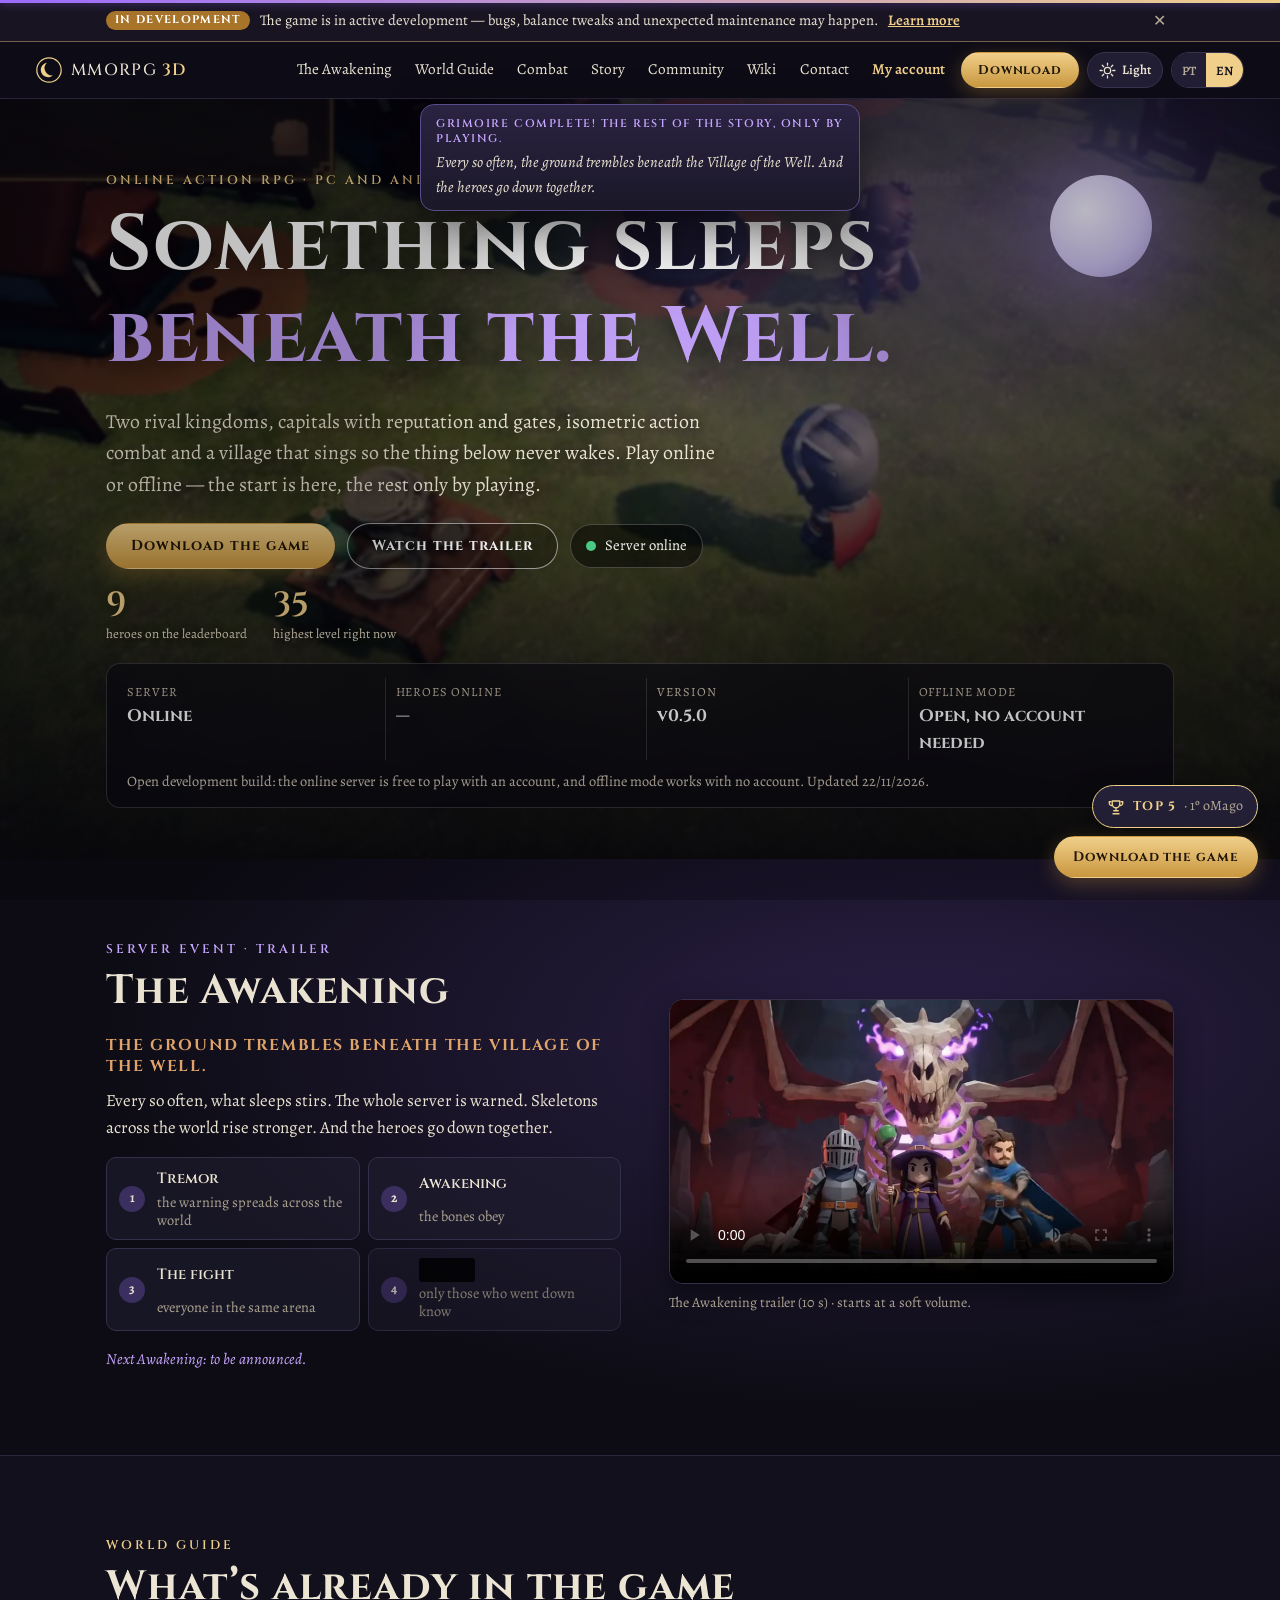
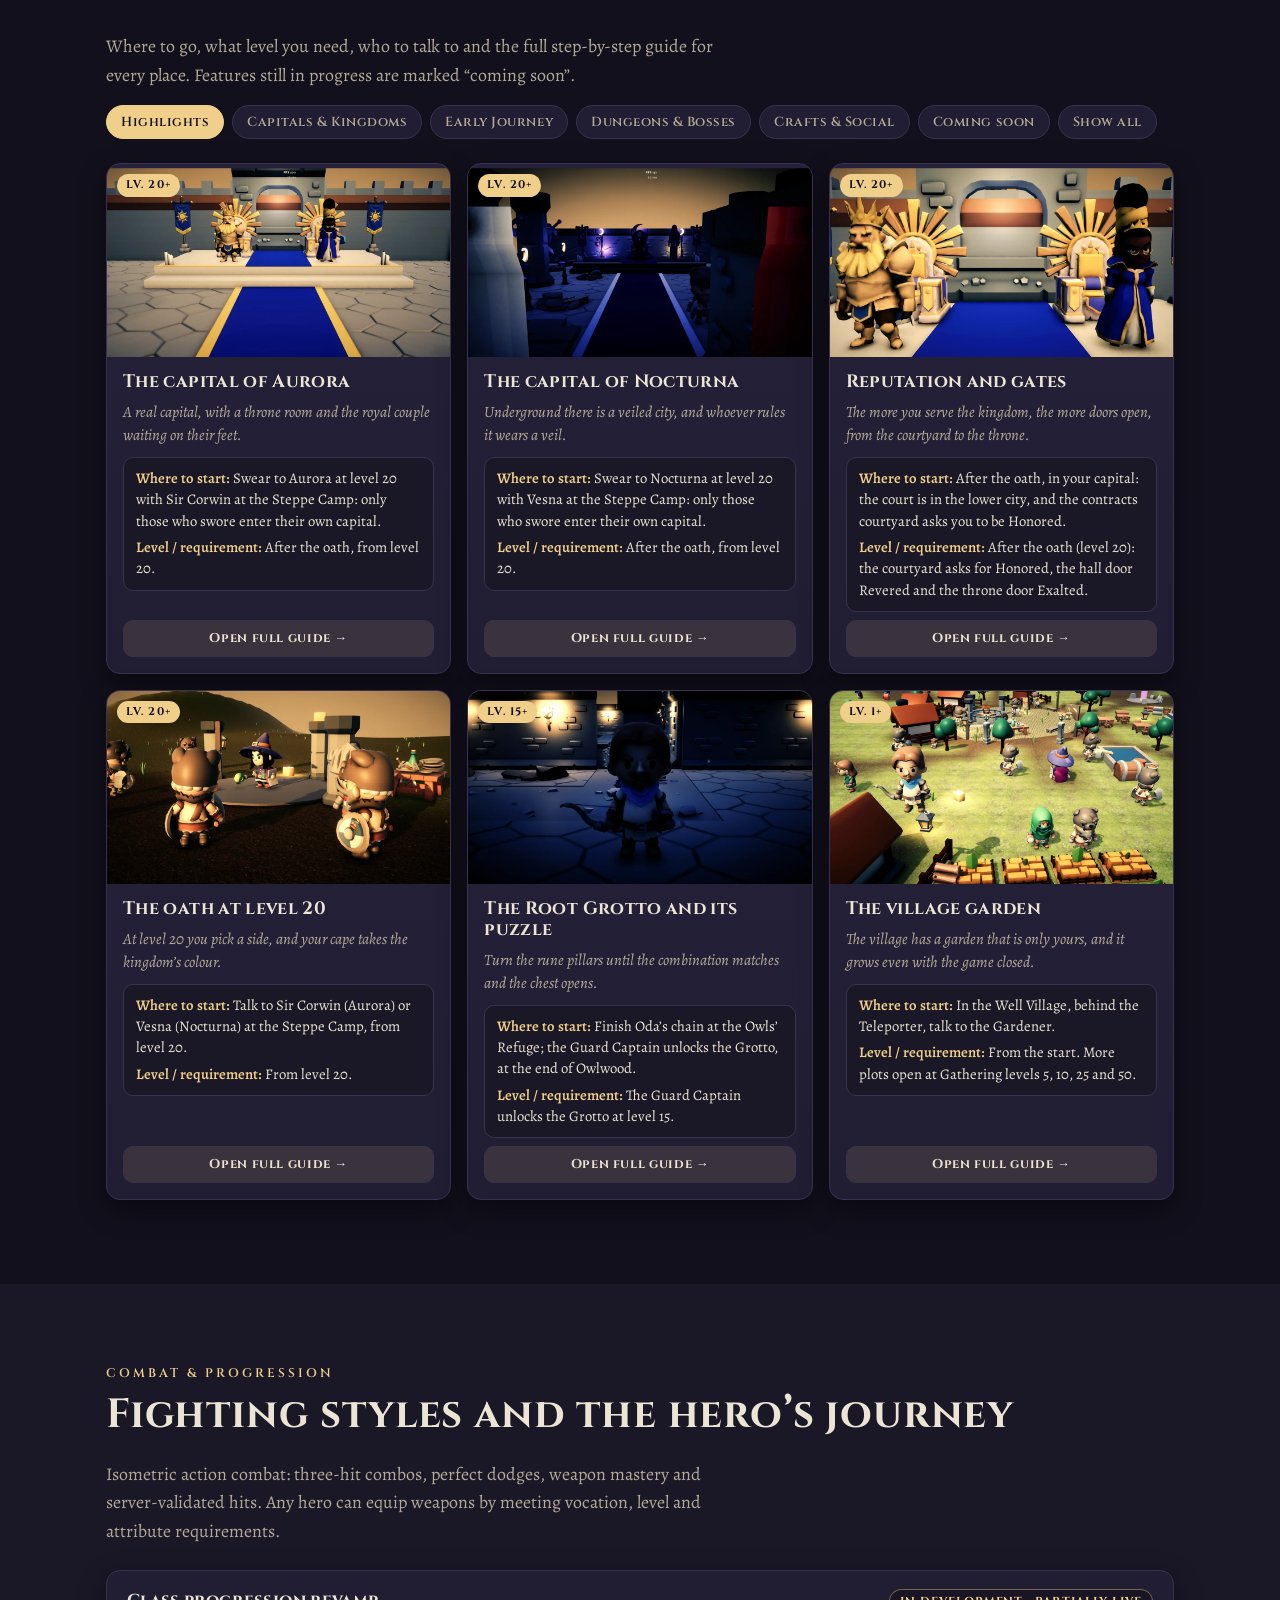
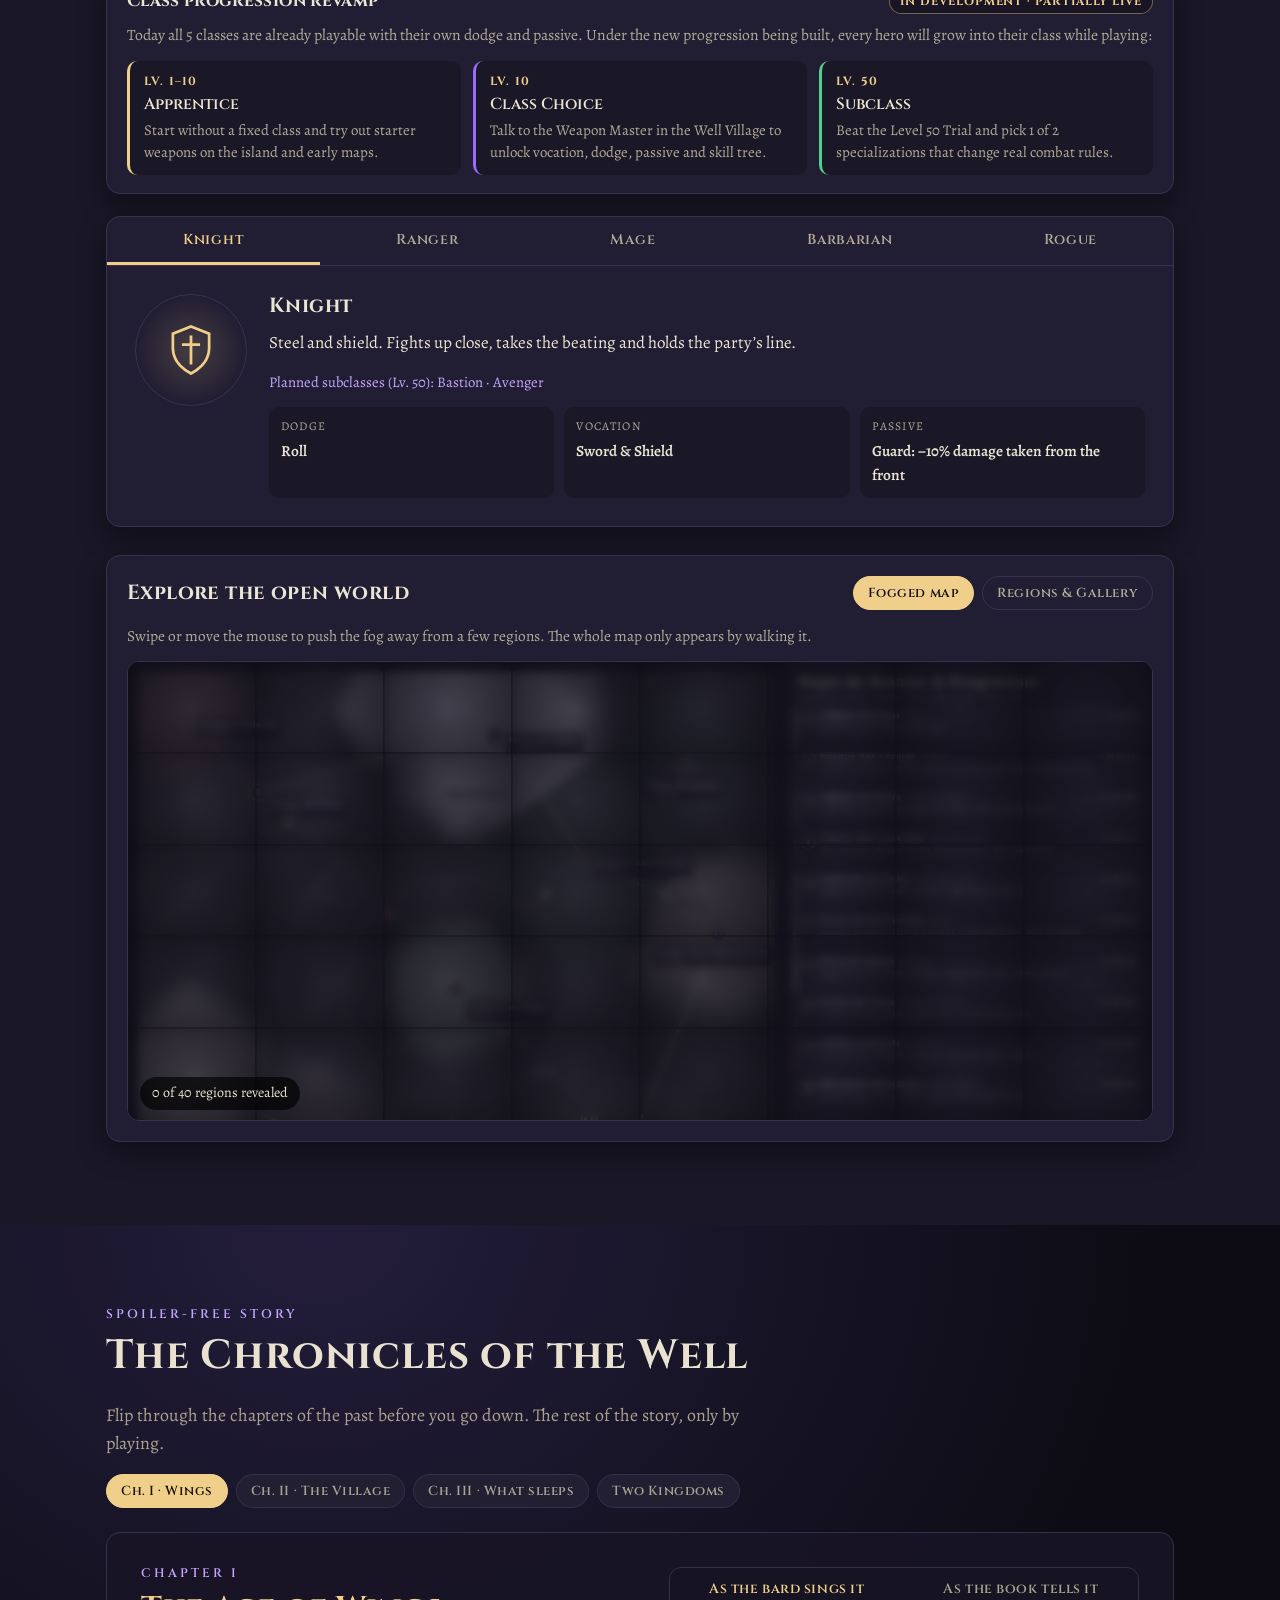
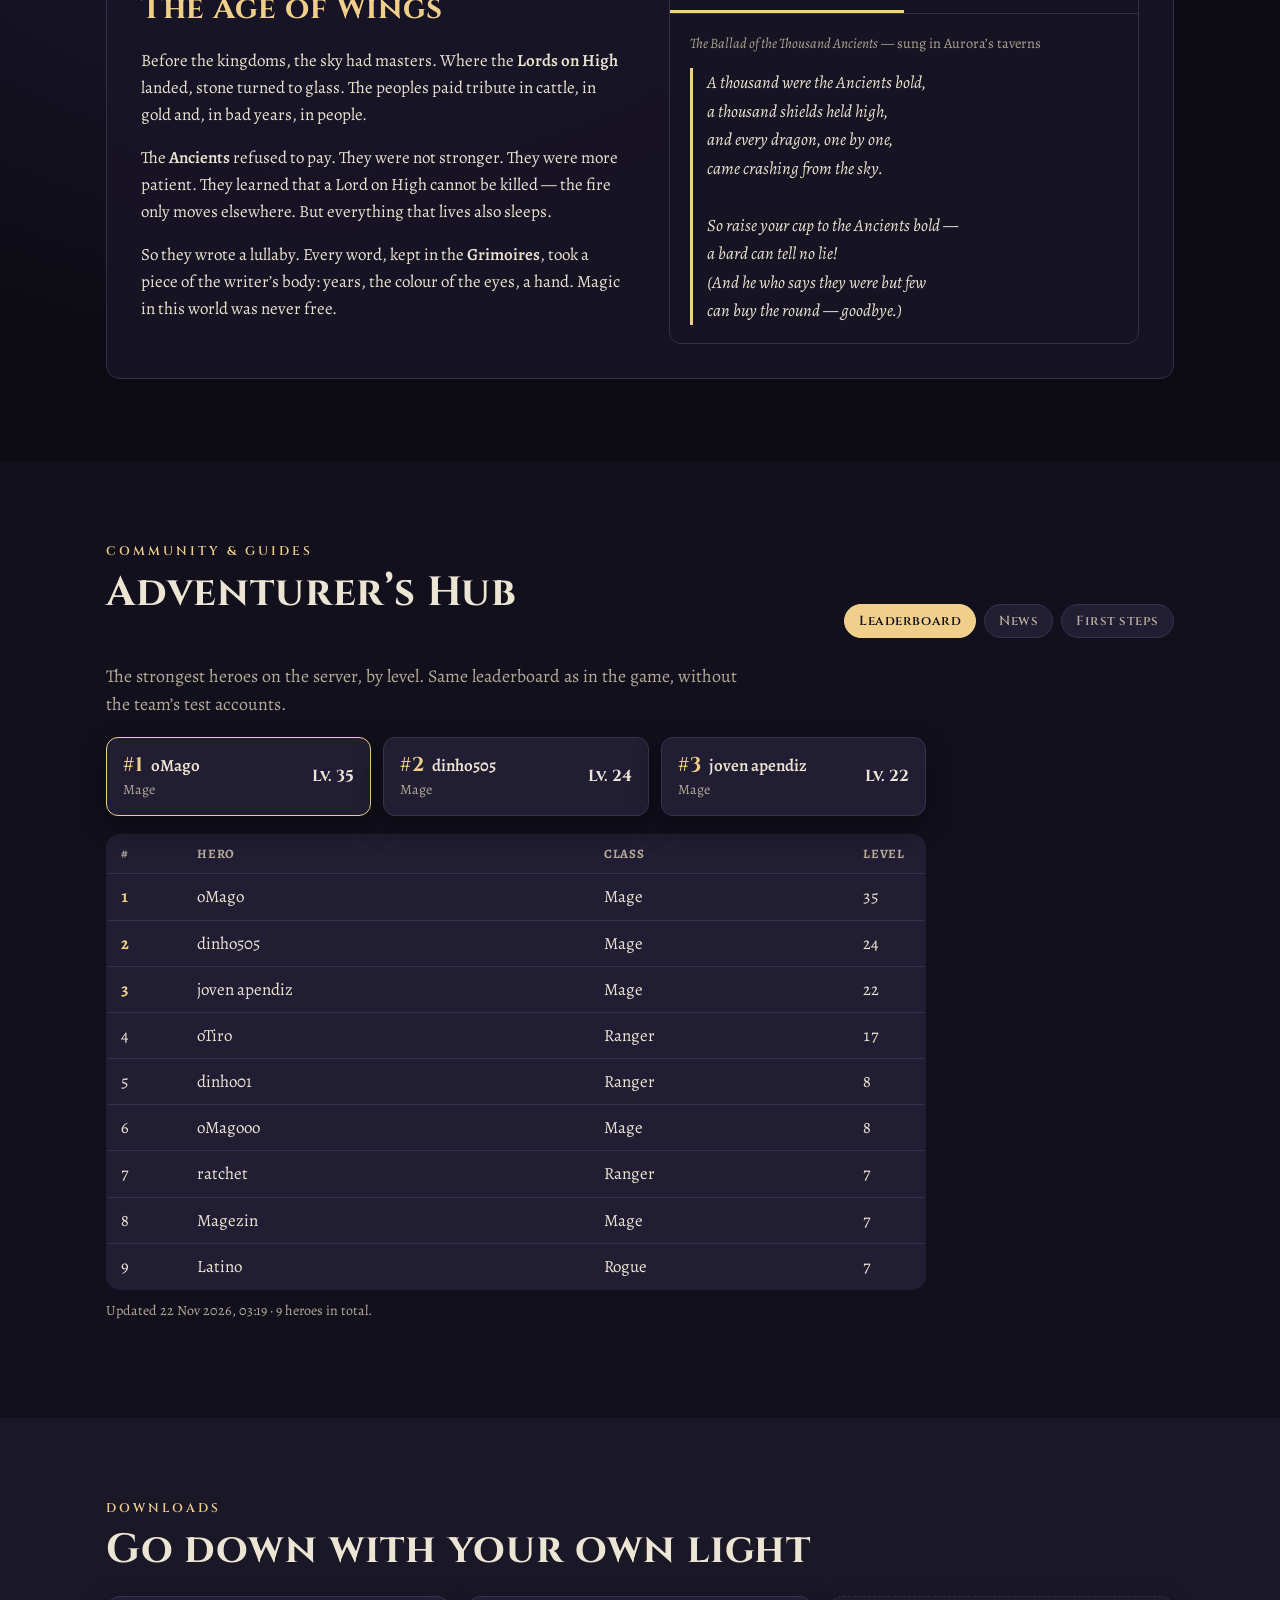
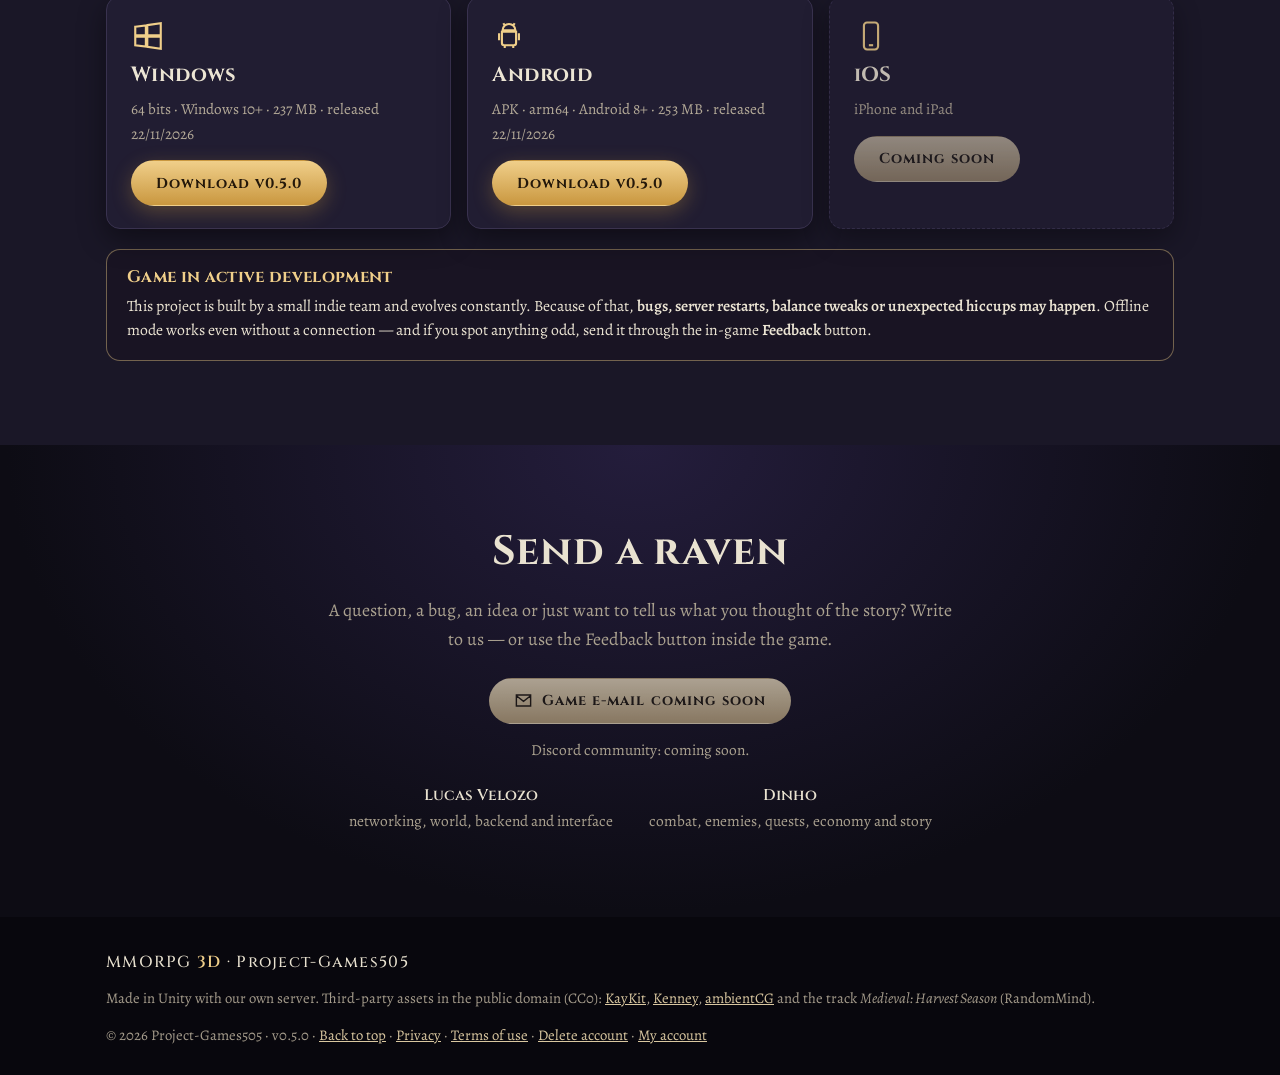
==== commit 33d76f8e: "site: sincroniza com o repo do jogo (2026-11-23 07:14)" ====
--- a/index.html
+++ b/index.html
@@ -4,9 +4,9 @@
 <meta charset="utf-8">
 <meta name="viewport" content="width=device-width, initial-scale=1">
 <title>MMORPG 3D — Algo dorme sob o Poço</title>
-<meta name="description" content="RPG online de ação para PC e Android. Cinco classes, dois reinos rivais e algo que dorme sob a Vila do Poço. Baixe e descubra o resto jogando.">
+<meta name="description" content="RPG online de ação para PC e Android. Dois reinos rivais, capitais com reputação e portões, e algo que dorme sob a Vila do Poço. Jogue online ou offline.">
 <meta property="og:title" content="MMORPG 3D — Algo dorme sob o Poço">
-<meta property="og:description" content="Cinco classes, dois reinos, um mundo que não devia acordar. PC e Android.">
+<meta property="og:description" content="Dois reinos rivais, combate isométrico e um mundo que não devia acordar. PC e Android.">
 <meta property="og:image" content="img/mundo-vila.webp">
 <meta property="og:type" content="website">
 <meta name="theme-color" content="#14121c">
@@ -14,9 +14,9 @@
 <link rel="preconnect" href="https://fonts.googleapis.com">
 <link rel="preconnect" href="https://fonts.gstatic.com" crossorigin>
 <link href="https://fonts.googleapis.com/css2?family=Cinzel:wght@500;700&family=Alegreya:ital,wght@0,400;0,600;1,400&display=swap" rel="stylesheet">
-<link rel="stylesheet" href="css/style.css?v=20261105n">
+<link rel="stylesheet" href="css/style.css?v=20261123a">
 <script>
-  // tema e idioma antes do primeiro desenho (evita piscar)
+  // tema antes do primeiro desenho (evita piscar)
   (function () {
     try {
       var t = localStorage.getItem('tema');
@@ -31,410 +31,119 @@
 <!-- Lanterna da Lúmen: só aparece no modo Sombra -->
 <div class="lanterna-global" aria-hidden="true"></div>
 
-<header class="topo" id="topo">
-  <a class="marca" href="#inicio" aria-label="MMORPG 3D — início">
-    <svg class="marca-icone" viewBox="0 0 32 32" aria-hidden="true"><use href="#ico-lua"/></svg>
-    <span>MMORPG <b>3D</b></span>
-  </a>
-  <nav class="menu" id="menu" aria-label="Seções">
-    <a href="#vitrine" data-i18n="nav.vitrine">O que tem</a>
-    <a href="#historia" data-i18n="nav.story">História</a>
-    <a href="#reinos" data-i18n="nav.kingdoms">Reinos</a>
-    <a href="#jogo" data-i18n="nav.game">Jogabilidade</a>
-    <a href="#tutoriais" data-i18n="nav.tutorials">Tutoriais</a>
-    <a href="#ranking" data-i18n="nav.ranking">Ranking</a>
-    <a href="#despertar" data-i18n="nav.awakening">O Despertar</a>
-    <a href="#baixar" data-i18n="nav.download">Baixar</a>
-    <a href="#contato" data-i18n="nav.contact">Contato</a>
-    <!-- Área "Minha conta" no AccountService (config.json → conta.url); sem endereço, o link não aparece -->
-    <a class="nav-conta" id="nav-conta" href="#" rel="noopener" data-i18n="nav.account" hidden>Minha conta</a>
-  </nav>
-  <div class="controles">
-    <button class="btn-icone" id="btn-tema" type="button" aria-pressed="false" data-i18n-attr="aria-label:theme.label" aria-label="Alternar Luz e Sombra">
-      <svg class="ico-sol" viewBox="0 0 24 24" aria-hidden="true"><circle cx="12" cy="12" r="4.5"/><path d="M12 1.5v3M12 19.5v3M1.5 12h3M19.5 12h3M4.6 4.6l2.1 2.1M17.3 17.3l2.1 2.1M4.6 19.4l2.1-2.1M17.3 6.7l2.1-2.1"/></svg>
-      <svg class="ico-lua" viewBox="0 0 24 24" aria-hidden="true"><path d="M20 14.5A8.5 8.5 0 0 1 9.5 4a8.5 8.5 0 1 0 10.5 10.5z"/></svg>
-      <span class="btn-tema-txt" data-i18n="theme.dark">Sombra</span>
-    </button>
-    <div class="idioma" role="group" aria-label="Idioma / Language">
-      <button type="button" data-lang="pt" aria-pressed="true">PT</button>
-      <button type="button" data-lang="en" aria-pressed="false">EN</button>
-    </div>
-    <button class="btn-icone btn-menu" id="btn-menu" type="button" aria-expanded="false" aria-controls="menu" data-i18n-attr="aria-label:nav.open" aria-label="Abrir menu">
-      <svg viewBox="0 0 24 24" aria-hidden="true"><path d="M3 6h18M3 12h18M3 18h18"/></svg>
-    </button>
-  </div>
-</header>
+<!-- Fragmentos do Grimório: barrinha fina de progresso no topo -->
+<div class="fragmentos" id="fragmentos" aria-hidden="true"><span class="fragmentos-barra" id="fragmentos-barra"></span></div>
+
+<div class="topo-wrap" id="topo-wrap">
+  <!-- Aviso de jogo em desenvolvimento (fechável na sessão) -->
+  <div class="aviso-dev" id="aviso-dev" role="region" aria-label="Aviso de desenvolvimento" data-i18n-attr="aria-label:dev.aria">
+    <div class="caixa aviso-dev-in">
+      <p>
+        <span class="dev-selo" data-i18n="dev.badge">Em desenvolvimento</span>
+        <span data-i18n="dev.banner">O jogo está em construção ativa — bugs, ajustes de balanceamento e manutenções imprevistas podem acontecer.</span>
+        <a href="#aviso-dev-dl" data-i18n="dev.more">Saiba mais</a>
+      </p>
+      <button type="button" class="aviso-dev-fechar" id="btn-fechar-dev" aria-label="Fechar aviso" data-i18n-attr="aria-label:dev.close">✕</button>
+    </div>
+  </div>
+
+  <header class="topo" id="topo">
+    <a class="marca" href="#inicio" aria-label="MMORPG 3D — início">
+      <svg class="marca-icone" viewBox="0 0 32 32" aria-hidden="true"><use href="#ico-lua"/></svg>
+      <span>MMORPG <b>3D</b></span>
+    </a>
+    <nav class="menu" id="menu" aria-label="Seções">
+      <a href="#despertar" data-i18n="nav.awakening">O Despertar</a>
+      <a href="#vitrine" data-i18n="nav.vitrine">Guia do Mundo</a>
+      <a href="#jogo" data-i18n="nav.game">Combate</a>
+      <a href="#historia" data-i18n="nav.story">História</a>
+      <a href="#comunidade" data-i18n="nav.community">Comunidade</a>
+      <a href="wiki.html" data-i18n="nav.wiki">Wiki</a>
+      <a href="#contato" data-i18n="nav.contact">Contato</a>
+      <!-- Área "Minha conta" no AccountService (config.json → conta.url); sem endereço, o link não aparece -->
+      <a class="nav-conta" id="nav-conta" href="#" rel="noopener" data-i18n="nav.account" hidden>Minha conta</a>
+    </nav>
+    <div class="controles">
+      <a class="btn btn-ouro btn-topo-dl" href="#baixar" data-i18n="nav.download">Baixar</a>
+      <button class="btn-icone" id="btn-tema" type="button" aria-pressed="false" data-i18n-attr="aria-label:theme.label" aria-label="Alternar Luz e Sombra">
+        <svg class="ico-sol" viewBox="0 0 24 24" aria-hidden="true"><circle cx="12" cy="12" r="4.5"/><path d="M12 1.5v3M12 19.5v3M1.5 12h3M19.5 12h3M4.6 4.6l2.1 2.1M17.3 17.3l2.1 2.1M4.6 19.4l2.1-2.1M17.3 6.7l2.1-2.1"/></svg>
+        <svg class="ico-lua" viewBox="0 0 24 24" aria-hidden="true"><path d="M20 14.5A8.5 8.5 0 0 1 9.5 4a8.5 8.5 0 1 0 10.5 10.5z"/></svg>
+        <span class="btn-tema-txt" data-i18n="theme.dark">Sombra</span>
+      </button>
+      <div class="idioma" role="group" aria-label="Idioma / Language">
+        <button type="button" data-lang="pt" aria-pressed="true">PT</button>
+        <button type="button" data-lang="en" aria-pressed="false">EN</button>
+      </div>
+      <button class="btn-icone btn-menu" id="btn-menu" type="button" aria-expanded="false" aria-controls="menu" data-i18n-attr="aria-label:nav.open" aria-label="Abrir menu">
+        <svg viewBox="0 0 24 24" aria-hidden="true"><path d="M3 6h18M3 12h18M3 18h18"/></svg>
+      </button>
+    </div>
+  </header>
+</div>
 
 <main id="conteudo">
 
-<!-- ===================== HERO (LUZ) ===================== -->
+<!-- ===================== 1. HERO + STATUS AO VIVO INTEGRADO ===================== -->
 <section class="hero" id="inicio">
   <div class="hero-fundo" aria-hidden="true">
     <img src="img/hero-vila.webp" alt="" fetchpriority="high" width="1440" height="765">
   </div>
   <div class="hero-ceu" aria-hidden="true"><span class="hero-lua"></span></div>
   <div class="hero-txt">
-    <p class="sobretitulo" data-i18n="hero.kicker">RPG online de ação · PC e Android</p>
+    <p class="sobretitulo" data-i18n="hero.kicker">RPG online de ação · PC e Android · Em desenvolvimento</p>
     <h1 class="hero-titulo">
       <span data-i18n="hero.title1">Algo dorme</span>
       <span class="hero-titulo-2" data-i18n="hero.title2">sob o Poço.</span>
     </h1>
-    <p class="hero-sub" data-i18n="hero.sub">Cinco classes, dois reinos rivais e uma vila que canta para não acordar o que está lá embaixo. O começo da história está aqui. O resto, só jogando.</p>
+    <p class="hero-sub" data-i18n="hero.sub">Dois reinos rivais, capitais com reputação e portões, combate isométrico e uma vila que canta para não acordar o que está lá embaixo. Jogue online ou offline — o começo está aqui, o resto só jogando.</p>
     <div class="hero-acoes">
       <a class="btn btn-ouro" href="#baixar" data-i18n="hero.cta">Baixar o jogo</a>
       <a class="btn btn-fantasma" href="#despertar" data-i18n="hero.trailer">Ver o trailer</a>
-    </div>
-    <!-- Contador ao vivo (GET /stats/live; sem api.url: total e nível mais alto do data/ranking.json). Só aparece com dado. -->
+      <a class="selo-status" href="#status" id="selo-status">
+        <span class="ponto" aria-hidden="true"></span>
+        <span id="selo-status-txt" data-i18n="status.loading">Consultando o servidor…</span>
+      </a>
+    </div>
+
+    <!-- Contador ao vivo (GET /stats/live; reserva: ranking.json e status.json). Só aparece com dado. -->
     <dl class="hero-contador" id="hero-contador" hidden>
       <div class="hc-item" id="hc-online" hidden><dt data-i18n="hc.online">heróis no mundo agora</dt><dd data-contar="0">0</dd></div>
       <div class="hc-item" id="hc-ativos" hidden><dt data-i18n="hc.active">aventureiros nas últimas 24 h</dt><dd data-contar="0">0</dd></div>
       <div class="hc-item" id="hc-herois" hidden><dt data-i18n="hc.heroes">heróis no ranking</dt><dd data-contar="0">0</dd></div>
       <div class="hc-item" id="hc-nivel" hidden><dt data-i18n="hc.top">nível mais alto do momento</dt><dd data-contar="0">0</dd></div>
     </dl>
-    <a class="selo-status" href="#status" id="selo-status">
-      <span class="ponto" aria-hidden="true"></span>
-      <span id="selo-status-txt" data-i18n="status.loading">Consultando o servidor…</span>
-    </a>
-  </div>
-  <a class="rolar" href="#status" data-i18n-attr="aria-label:hero.scroll" aria-label="Descer">
-    <svg viewBox="0 0 24 24" aria-hidden="true"><path d="M6 9l6 6 6-6"/></svg>
-  </a>
-</section>
-
-<!-- ===================== STATUS ===================== -->
-<section class="secao luz faixa-status" id="status" aria-labelledby="status-titulo">
-  <div class="caixa">
-    <h2 class="titulo-pequeno" id="status-titulo" data-i18n="status.title">Estado do reino</h2>
-    <div class="status-grade">
-      <div class="status-card">
-        <span class="status-rotulo" data-i18n="status.server">Servidor</span>
-        <strong id="st-servidor">—</strong>
-      </div>
-      <div class="status-card">
-        <span class="status-rotulo" data-i18n="status.players">Heróis online</span>
-        <strong id="st-jogadores">—</strong>
-      </div>
-      <div class="status-card">
-        <span class="status-rotulo" data-i18n="status.version">Versão</span>
-        <strong id="st-versao">—</strong>
-      </div>
-      <div class="status-card">
-        <span class="status-rotulo" data-i18n="status.offline">Modo offline</span>
-        <strong data-i18n="status.offlineOk">Liberado para todos</strong>
-      </div>
-    </div>
-    <p class="status-nota" id="st-nota" data-i18n="status.note">O multiplayer está em playtest fechado. O jogo inteiro funciona offline, sem conta.</p>
-  </div>
-</section>
-
-<!-- ===================== O QUE TEM NO JOGO (cards de site/data/vitrine.json, gerado dos miniguias) ===================== -->
-<section class="secao luz" id="vitrine" aria-labelledby="vt-titulo">
-  <div class="caixa">
-    <p class="capitulo-num" data-i18n="vt.kicker">Vitrine</p>
-    <h2 id="vt-titulo" data-i18n="vt.title">O que tem no jogo</h2>
-    <p class="lead" data-i18n="vt.lead">O que já dá para jogar hoje, em poucas linhas. O que ainda não está pronto aparece como “em breve”: a gente não vende o que não existe.</p>
-    <div class="vt-grade" id="vt-grade" aria-live="polite"></div>
-    <p class="vt-erro" id="vt-erro" hidden></p>
-  </div>
-</section>
-
-<!-- ===================== CAP. I — A IDADE DAS ASAS (LUZ → SOMBRA) ===================== -->
-<section class="secao capitulo cap-asas" id="historia" aria-labelledby="cap1-titulo">
-  <div class="ceu-cap1" aria-hidden="true"></div>
-  <div class="caixa estreita">
-    <p class="capitulo-num" data-i18n="ch1.num">Capítulo I</p>
-    <h2 id="cap1-titulo" data-i18n="ch1.title">A Idade das Asas</h2>
-    <p class="aparece" data-i18n="ch1.p1">Antes dos reinos, o céu tinha donos. Os <b>Senhores do Alto</b> pousavam e a pedra virava vidro. Os povos pagavam tributo em gado, em ouro e, nos anos ruins, em gente.</p>
-    <p class="aparece" data-i18n="ch1.p2">Os <b>Antigos</b> se recusaram a pagar. Não eram mais fortes. Eram mais pacientes. Descobriram que um Senhor do Alto não se mata — o fogo só muda de lugar. Mas tudo o que vive também dorme.</p>
-    <p class="aparece" data-i18n="ch1.p3">Então escreveram uma canção de ninar. Cada palavra, guardada nos <b>Grimórios</b>, cobrou de quem escreveu um pedaço do corpo: anos, a cor dos olhos, a mão. A magia deste mundo nunca foi de graça.</p>
-
-    <!-- Bardo × Livro -->
-    <div class="duas-versoes" id="versoes">
-      <div class="versoes-abas" role="tablist" aria-label="Duas versões da mesma história">
-        <button role="tab" id="aba-bardo" aria-controls="painel-bardo" aria-selected="true" data-i18n="ch1.bardTab">Como canta o bardo</button>
-        <button role="tab" id="aba-livro" aria-controls="painel-livro" aria-selected="false" tabindex="-1" data-i18n="ch1.bookTab">Como conta o livro</button>
-      </div>
-      <div class="versao versao-bardo" role="tabpanel" id="painel-bardo" aria-labelledby="aba-bardo">
-        <p class="versao-fonte" data-i18n="ch1.bardSrc"><i>A Balada dos Mil Antigos</i> — cantada nas tavernas de Aurora</p>
-        <blockquote class="quadra" data-i18n="ch1.bard">Eram mil os velhos bravos,<br>mil escudos, mil canções,<br>e o céu, que ardia em asas,<br>viu cair os seus dragões.<br><br>Ergue o copo aos mil Antigos,<br>que o bardo não sabe mentir!<br>(E quem diz que eram só poucos<br>paga a rodada e vai dormir.)</blockquote>
-      </div>
-      <div class="versao versao-livro" role="tabpanel" id="painel-livro" aria-labelledby="aba-livro" hidden>
-        <p class="versao-fonte" data-i18n="ch1.bookSrc">Dos livros da Vila do Poço</p>
-        <p data-i18n="ch1.book">Os Antigos eram poucos e pacientes, e não mataram dragão nenhum. Fizeram eles dormirem — e pagaram com o próprio corpo.</p>
-        <p class="versao-dica" data-i18n="ch1.bookHint">No jogo, cada balada tem um livro par. Quem junta os dois descobre o que realmente aconteceu.</p>
-      </div>
-    </div>
-  </div>
-</section>
-
-<!-- ===================== CAP. II — A VILA DO POÇO (LUZ) ===================== -->
-<section class="secao luz capitulo cap-vila" aria-labelledby="cap2-titulo">
-  <div class="caixa duas-colunas">
-    <div>
-      <p class="capitulo-num" data-i18n="ch2.num">Capítulo II</p>
-      <h2 id="cap2-titulo" data-i18n="ch2.title">A Vila do Poço</h2>
-      <p class="aparece" data-i18n="ch2.p1">Toda história começa numa vila pequena com um poço no meio. As crianças brincam na praça, a Capitã da Guarda conta as lanças, os moradores puxam água como se fosse um dia qualquer.</p>
-      <p class="aparece" data-i18n="ch2.p2">Ninguém lembra quem cavou o poço. Os velhos dizem que ele não foi cavado: foi <i>deixado</i>, como uma porta que alguém esqueceu aberta ao ir embora.</p>
-      <p class="aparece" data-i18n="ch2.p3">E há a <b>Lúmen</b>, uma luz pequena que mora numa lanterna e não gosta do escuro de lá de baixo. Dizem que a lua mandou ela para vigiar alguma coisa.</p>
-      <p class="aparece gancho" data-i18n="ch2.hook">Mas, de uns tempos para cá, os acampamentos ao redor da vila voltaram a se mover à noite…</p>
-    </div>
-    <figure class="moldura">
-      <img src="img/mundo-vila.webp" alt="A Vila do Poço ao entardecer, com casas de madeira e o poço no centro" data-i18n-attr="alt:ch2.imgAlt" loading="lazy" width="1280" height="720">
-      <figcaption data-i18n="ch2.cap">A Vila do Poço, ponto de partida do mundo aberto.</figcaption>
-    </figure>
-  </div>
-
-  <!-- Canção do Poço: verso a verso -->
-  <div class="caixa estreita cancao" aria-labelledby="cancao-titulo">
-    <h3 id="cancao-titulo" class="titulo-pequeno" data-i18n="song.title">A canção de puxar balde</h3>
-    <p class="cancao-intro" data-i18n="song.intro">Uma avó cantava isto enquanto puxava o balde, e parava sempre no mesmo verso.</p>
-    <ol class="versos">
-      <li data-i18n="song.v1">Desce a corda, desce a luz,</li>
-      <li data-i18n="song.v2">desce o nome que ninguém diz;</li>
-      <li data-i18n="song.v3">quem lá embaixo acende a lua</li>
-      <li data-i18n="song.v4">volta sem sombra — e mais feliz.</li>
-      <li class="verso-cortado" aria-label="O resto da canção está apagado" data-i18n-attr="aria-label:song.cutLabel"><span aria-hidden="true">▮▮▮▮ ▮ ▮▮▮▮▮▮, ▮▮▮▮ ▮ ▮▮▮…</span></li>
-    </ol>
-    <p class="cancao-fim" data-i18n="song.end">Ela dizia que a canção acabava ali. Mentia. Quem quiser ouvir o resto, que desça com luz própria.</p>
-  </div>
-</section>
-
-<!-- ===================== CAP. III — O QUE DORME (SOMBRA) ===================== -->
-<section class="secao sombra capitulo cap-dorme" id="o-que-dorme" aria-labelledby="cap3-titulo">
-  <div class="escuro-lanterna" aria-hidden="true"></div>
-  <div class="ossos-fundo" aria-hidden="true">
-    <svg viewBox="0 0 800 400" preserveAspectRatio="xMidYMid slice"><use href="#ossos"/></svg>
-  </div>
-  <div class="caixa estreita cap-dorme-txt">
-    <p class="capitulo-num" data-i18n="ch3.num">Capítulo III</p>
-    <h2 id="cap3-titulo" data-i18n="ch3.title">O que dorme</h2>
-    <p data-i18n="ch3.p1">Os esqueletos dos acampamentos não andam como mortos comuns. Andam num ritmo, como se alguém os estivesse <i>sonhando</i> em movimento.</p>
-    <p class="frase-ossos" data-i18n="ch3.phrase">“Dorme, e os ossos obedecem.”</p>
-    <p data-i18n="ch3.p2">É o que repete quem sobreviveu. Ninguém sabe o que dorme. Quem sabe não diz o nome — porque dizer em voz alta é o que acorda.</p>
-    <p class="nome-proibido">
-      <span data-i18n="ch3.nameLabel">O nome:</span>
-      <button type="button" class="tarja" id="tarja" aria-describedby="tarja-aviso" data-i18n-attr="aria-label:ch3.nameBtn" aria-label="Nome apagado. Tentar ler">▮▮▮▮▮▮▮▮</button>
-    </p>
-    <p class="tarja-aviso" id="tarja-aviso" aria-live="polite"></p>
-
-    <!-- Grimório: abrir cobra um preço -->
-    <div class="grimorio" id="grimorio">
-      <button type="button" class="btn btn-grimorio" id="btn-grimorio" aria-expanded="false" aria-controls="grimorio-pagina">
-        <svg viewBox="0 0 24 24" aria-hidden="true"><path d="M4 4.5A2.5 2.5 0 0 1 6.5 2H20v17H6.5A2.5 2.5 0 0 0 4 21.5zM4 21.5A2.5 2.5 0 0 0 6.5 24H20"/></svg>
-        <span data-i18n="ch3.grimoire">Abrir o Grimório</span>
-      </button>
-      <p class="grimorio-preco" data-i18n="ch3.price">Toda magia cobra. Esta cobra um ano.</p>
-      <div class="grimorio-pagina" id="grimorio-pagina" hidden>
-        <p data-i18n="ch3.page">No fundo da Gruta das Raízes, um <b>Guardião de pedra</b> vigia um Grimório fechado. Ele não é a ameaça. Ele é a <b>tranca</b>.</p>
-        <p class="grimorio-conta" id="grimorio-conta" aria-live="polite"></p>
-      </div>
-    </div>
-    <p class="cap-dorme-fim" data-i18n="ch3.end">O que acontece quando a tranca cai, os livros não contam. Você vai ter que descer.</p>
-    <button type="button" class="btn-link" id="btn-acender" data-i18n="ch3.light">Acender a lanterna (mostrar tudo)</button>
-  </div>
-</section>
-
-<!-- ===================== DOIS REINOS (LUZ × SOMBRA) ===================== -->
-<section class="reinos" id="reinos" aria-labelledby="reinos-titulo">
-  <h2 class="reinos-titulo" id="reinos-titulo" data-i18n="kg.title">Dois reinos. Um juramento.</h2>
-  <div class="reinos-lados">
-    <article class="reino reino-aurora" tabindex="0">
-      <img src="img/capital-aurora.webp" alt="" loading="lazy" width="1280" height="720">
-      <div class="reino-txt">
-        <p class="reino-lema" data-i18n="kg.auroraTag">A superfície · a Coroa</p>
-        <h3 data-i18n="kg.aurora">Coroa de Aurora</h3>
-        <p data-i18n="kg.auroraP">Os que ficaram em cima ergueram uma muralha branca com bestas de ferro e cobraram o <b>Dízimo do Céu</b> para que ela nunca caísse. O dragão sumiu. O dízimo ficou.</p>
-        <p class="reino-segredo" data-i18n="kg.auroraS">O Rei quer a guerra. Acha que Nocturna esconde alguma coisa.</p>
-      </div>
-    </article>
-    <article class="reino reino-nocturna" tabindex="0">
-      <div class="lanternas" aria-hidden="true"><i></i><i></i><i></i><i></i><i></i><i></i><i></i></div>
-      <div class="reino-txt">
-        <p class="reino-lema" data-i18n="kg.noctTag">O subterrâneo · a Cidade Velada</p>
-        <h3 data-i18n="kg.noct">Nocturna</h3>
-        <p data-i18n="kg.noctP">Os que desceram para a caverna gigante fugindo do fogo — e todo exilado depois deles. Vive de lanternas lunares e de favores.</p>
-        <p class="reino-segredo" data-i18n="kg.noctS">O Regente usa um véu. Dizem que ele <i>escuta</i> alguma coisa lá embaixo.</p>
-      </div>
-    </article>
-  </div>
-  <p class="reinos-juramento" data-i18n="kg.oath">No nível 20 você jura a um dos dois. Dá para trocar uma vez só — e trocar tem nome: <b>traição</b>.</p>
-</section>
-
-<!-- ===================== JOGABILIDADE ===================== -->
-<section class="secao luz" id="jogo" aria-labelledby="jogo-titulo">
-  <div class="caixa">
-    <p class="capitulo-num" data-i18n="gp.kicker">Jogabilidade</p>
-    <h2 id="jogo-titulo" data-i18n="gp.title">Escolha como lutar</h2>
-    <p class="lead" data-i18n="gp.lead">Combate de ação em visão isométrica: combo de três golpes, esquiva perfeita, ultimate e cada golpe validado no servidor. Cada classe tem a própria esquiva.</p>
-
-    <div class="classes">
-      <div class="classes-abas" role="tablist" aria-label="Classes">
-        <button role="tab" aria-selected="true" aria-controls="classe-painel" data-classe="cavaleiro" data-i18n="cls.knight">Cavaleiro</button>
-        <button role="tab" aria-selected="false" aria-controls="classe-painel" tabindex="-1" data-classe="patrulheiro" data-i18n="cls.ranger">Patrulheiro</button>
-        <button role="tab" aria-selected="false" aria-controls="classe-painel" tabindex="-1" data-classe="mago" data-i18n="cls.mage">Mago</button>
-        <button role="tab" aria-selected="false" aria-controls="classe-painel" tabindex="-1" data-classe="barbaro" data-i18n="cls.barb">Bárbaro</button>
-        <button role="tab" aria-selected="false" aria-controls="classe-painel" tabindex="-1" data-classe="ladino" data-i18n="cls.rogue">Ladino</button>
-      </div>
-      <div class="classe-painel" id="classe-painel" role="tabpanel" aria-live="polite">
-        <div class="classe-emblema" aria-hidden="true"><svg viewBox="0 0 64 64"><use id="classe-ico" href="#ico-cavaleiro"/></svg></div>
-        <div>
-          <h3 id="classe-nome">Cavaleiro</h3>
-          <p id="classe-desc"></p>
-          <dl class="classe-dados">
-            <div><dt data-i18n="cls.dodge">Esquiva</dt><dd id="classe-esquiva"></dd></div>
-            <div><dt data-i18n="cls.weapon">Arma inicial</dt><dd id="classe-arma"></dd></div>
-            <div><dt data-i18n="cls.passive">Passiva</dt><dd id="classe-passiva"></dd></div>
-          </dl>
-        </div>
-      </div>
-    </div>
-
-    <ul class="recursos">
-      <li><strong data-i18n="ft.world">12 regiões</strong><span data-i18n="ft.worldP">Campo, deserto, geada, cinzas, vulcão, pântanos, necrópole… do nível 1 ao 100, e o herói vai até o 500.</span></li>
-      <li><strong data-i18n="ft.bosses">Chefes com fases</strong><span data-i18n="ft.bossesP">Investidas, ajudantes, sala de recompensa e uma Gruta gerada para ser explorada.</span></li>
-      <li><strong data-i18n="ft.econ">Economia por cidade</strong><span data-i18n="ft.econP">Cada cidade tem caixa, imposto e preço que sobe e desce. Forja, conserto, encantamento e alquimia.</span></li>
-      <li><strong data-i18n="ft.guild">Guildas e lore</strong><span data-i18n="ft.guildP">Três guildas, livros para ler no jogo, pedras rúnicas e ecos antigos que fortalecem a ultimate.</span></li>
-    </ul>
-
-    <div class="galeria">
-      <figure><img src="img/ilha-arena.webp" alt="Arena dos esqueletos na ilha do tutorial" data-i18n-attr="alt:gal.arena" loading="lazy" width="1280" height="720"><figcaption data-i18n="gal.arenaC">Ilha do Mestre de Armas</figcaption></figure>
-      <figure><img src="img/ilha-boss.webp" alt="Arena do Guardião na ilha do tutorial" data-i18n-attr="alt:gal.boss" loading="lazy" width="1280" height="720"><figcaption data-i18n="gal.bossC">A arena do primeiro chefe</figcaption></figure>
-      <figure><img src="img/mundo-oasis.webp" alt="Oásis Rubro, cidade do deserto" data-i18n-attr="alt:gal.oasis" loading="lazy" width="1280" height="720"><figcaption data-i18n="gal.oasisC">Oásis Rubro, no deserto</figcaption></figure>
-    </div>
-  </div>
-</section>
-
-<!-- ===================== MAPA EM NÉVOA ===================== -->
-<section class="secao sombra mapa-secao" aria-labelledby="mapa-titulo">
-  <div class="caixa">
-    <h2 id="mapa-titulo" data-i18n="map.title">O mapa que você ainda não andou</h2>
-    <p class="lead" data-i18n="map.lead">Passe o dedo ou o mouse para afastar a névoa de algumas regiões. O mapa inteiro só aparece andando.</p>
-    <div class="mapa" id="mapa">
-      <img src="img/mapa.webp" alt="Mapa do mundo dividido em biomas" data-i18n-attr="alt:map.alt" loading="lazy" width="1400" height="897">
-      <div class="nevoa" id="nevoa" aria-hidden="true"></div>
-      <p class="mapa-contador" id="mapa-contador" aria-live="polite"></p>
-    </div>
-  </div>
-</section>
-
-<!-- ===================== TUTORIAIS ===================== -->
-<section class="secao luz" id="tutoriais" aria-labelledby="tut-titulo">
-  <div class="caixa">
-    <p class="capitulo-num" data-i18n="tut.kicker">Primeiros passos</p>
-    <h2 id="tut-titulo" data-i18n="tut.title">Tutoriais</h2>
-    <p class="lead" data-i18n="tut.lead">O jogo ensina tudo na Ilha do Mestre de Armas, sem travar ninguém. Aqui vai o resumo para quem quer chegar sabendo.</p>
-    <div class="tutoriais">
-      <details class="tutorial" open>
-        <summary><span class="tut-num">1</span><span data-i18n="t1.t">A Ilha do Mestre de Armas</span></summary>
-        <ol>
-          <li data-i18n="t1.a">Siga os anéis no chão: eles mostram o próximo passo.</li>
-          <li data-i18n="t1.b">Abra o baú, enfrente a arena dos esqueletos e compre a primeira arma.</li>
-          <li data-i18n="t1.c">Derrote o Guardião da ilha. Já sabe jogar? Dá para pular o tutorial desde o começo.</li>
-        </ol>
-      </details>
-      <details class="tutorial">
-        <summary><span class="tut-num">2</span><span data-i18n="t2.t">Combate e esquiva</span></summary>
-        <ol>
-          <li data-i18n="t2.a">Ataque em sequência para o combo de três golpes. Dá para atacar andando.</li>
-          <li data-i18n="t2.b">Esquive no último instante: a esquiva perfeita abre espaço para o contra-ataque.</li>
-          <li data-i18n="t2.c">Encha a barra de Fúria, Foco ou Mana e solte a ultimate.</li>
-        </ol>
-      </details>
-      <details class="tutorial">
-        <summary><span class="tut-num">3</span><span data-i18n="t3.t">Mochila e equipamento</span></summary>
-        <ol>
-          <li data-i18n="t3.a">Tecla <kbd>I</kbd> (ou o botão da mochila) abre o inventário.</li>
-          <li data-i18n="t3.b">Vista peças de cabeça, peito, mãos, pés, anel e amuleto. O tier muda a cor da peça.</li>
-          <li data-i18n="t3.c">Coloque arma ou poção na barra de atalhos (teclas <kbd>1</kbd>–<kbd>4</kbd>).</li>
-        </ol>
-      </details>
-      <details class="tutorial">
-        <summary><span class="tut-num">4</span><span data-i18n="t4.t">Mercado e bancada</span></summary>
-        <ol>
-          <li data-i18n="t4.a">Cada cidade tem preço próprio: compre barato num hub e venda em outro.</li>
-          <li data-i18n="t4.b">Na bancada: forjar, consertar, encantar, desencantar e fazer alquimia.</li>
-          <li data-i18n="t4.c">O imposto vai para o tesouro da cidade — e o tesouro acaba.</li>
-        </ol>
-      </details>
-      <details class="tutorial">
-        <summary><span class="tut-num">5</span><span data-i18n="t5.t">Mapa e Teleportador</span></summary>
-        <ol>
-          <li data-i18n="t5.a">Chegue perto de um hub para liberá-lo no mapa.</li>
-          <li data-i18n="t5.b">Fale com o Teleportador para viajar entre hubs liberados.</li>
-          <li data-i18n="t5.c">Dentro da zona segura, os monstros não miram você.</li>
-        </ol>
-      </details>
-      <details class="tutorial">
-        <summary><span class="tut-num">6</span><span data-i18n="t6.t">Grupo e missões</span></summary>
-        <ol>
-          <li data-i18n="t6.a">Comece pela Capitã da Guarda, na Vila do Poço.</li>
-          <li data-i18n="t6.b">O diário de missões e o “próximo objetivo” na tela mostram para onde ir.</li>
-          <li data-i18n="t6.c">Monte um grupo para dividir a caçada (online).</li>
-        </ol>
-      </details>
-      <details class="tutorial">
-        <summary><span class="tut-num">7</span><span data-i18n="t7.t">Reinos e reputação</span></summary>
-        <ol>
-          <li data-i18n="t7.a">No nível 20, jure a Aurora ou a Nocturna.</li>
-          <li data-i18n="t7.b">Contratos diários sobem a reputação e abrem portas da capital.</li>
-          <li data-i18n="t7.c">A guerra de reinos pelas fortalezas ainda não começou: vem aí.</li>
-        </ol>
-      </details>
-      <details class="tutorial">
-        <summary><span class="tut-num">8</span><span data-i18n="t8.t">Constelações e progresso</span></summary>
-        <ol>
-          <li data-i18n="t8.a">Abra o botão Céu para investir atributos nas constelações.</li>
-          <li data-i18n="t8.b">Morrer custa XP — as bênçãos amenizam.</li>
-          <li data-i18n="t8.c">Fora do jogo, o herói descansa e ganha XP descansado.</li>
-        </ol>
-      </details>
-    </div>
-  </div>
-</section>
-
-<!-- ===================== NOVIDADES (GET /news do AccountService, publicadas pelo painel; sem api.url ou fora do ar: site/data/novidades.json, gerado do CHANGELOG) ===================== -->
-<section class="secao luz alt" id="novidades" aria-labelledby="nv-titulo">
-  <div class="caixa">
-    <p class="capitulo-num" data-i18n="nv.kicker">Novidades</p>
-    <h2 id="nv-titulo" data-i18n="nv.title">O que mudou</h2>
-    <p class="lead" data-i18n="nv.lead">Avisos do time e as mudanças mais recentes do jogo.</p>
-    <ol class="nv-lista" id="nv-lista"></ol>
-    <p class="vt-erro" id="nv-erro" hidden></p>
-  </div>
-</section>
-
-<!-- ===================== WIKI (GET /wiki do AccountService, editada pelo painel → Conteúdo do site; sem api.url a seção fica oculta) ===================== -->
-<section class="secao luz" id="wiki" aria-labelledby="wk-titulo" hidden>
-  <div class="caixa">
-    <p class="capitulo-num" data-i18n="wk.kicker">Wiki</p>
-    <h2 id="wk-titulo" data-i18n="wk.title">O livro do aventureiro</h2>
-    <p class="lead" data-i18n="wk.lead">O que se conta nas tavernas sobre este mundo. Toque num capítulo para ler.</p>
-    <div class="wk-lista" id="wk-lista"></div>
-  </div>
-</section>
-
-<!-- ===================== RANKING DO PLAYTEST (site/data/ranking.json, gerado por tools/gerar-ranking-site.ps1) ===================== -->
-<section class="secao luz" id="ranking" aria-labelledby="rk-titulo">
-  <div class="caixa">
-    <p class="capitulo-num" data-i18n="rk.kicker">Playtest</p>
-    <h2 id="rk-titulo" data-i18n="rk.title">Ranking do playtest</h2>
-    <p class="lead" data-i18n="rk.lead">Os heróis mais fortes do servidor de teste, por nível. Mesmo ranking do jogo, sem contas de teste do time.</p>
-    <div class="rk-moldura">
-      <table class="rk-tabela" id="rk-tabela" hidden>
-        <thead><tr><th scope="col">#</th><th scope="col" data-i18n="rk.hero">Herói</th><th scope="col" data-i18n="rk.class">Classe</th><th scope="col" data-i18n="rk.level">Nível</th></tr></thead>
-        <tbody id="rk-corpo"></tbody>
-      </table>
-      <p class="rk-vazio" id="rk-vazio" hidden></p>
-    </div>
-    <p class="rk-nota" id="rk-nota"></p>
-  </div>
-</section>
-
-<!-- ===================== O DESPERTAR (SOMBRA) ===================== -->
+
+    <!-- Barra de status integrada ao Hero (substitui a antiga seção separada) -->
+    <div class="status-barra" id="status" aria-labelledby="status-titulo">
+      <h2 class="sr-only" id="status-titulo" data-i18n="status.title">Estado do reino</h2>
+      <div class="status-grade">
+        <div class="status-card">
+          <span class="status-rotulo" data-i18n="status.server">Servidor</span>
+          <strong id="st-servidor">—</strong>
+        </div>
+        <div class="status-card">
+          <span class="status-rotulo" data-i18n="status.players">Heróis online</span>
+          <strong id="st-jogadores">—</strong>
+        </div>
+        <div class="status-card">
+          <span class="status-rotulo" data-i18n="status.version">Versão</span>
+          <strong id="st-versao">—</strong>
+        </div>
+        <div class="status-card">
+          <span class="status-rotulo" data-i18n="status.offline">Modo offline</span>
+          <strong data-i18n="status.offlineOk">Liberado sem conta</strong>
+        </div>
+      </div>
+      <p class="status-nota" id="st-nota" data-i18n="status.note">Versão em desenvolvimento aberto: o servidor online funciona com conta gratuita e o modo offline é liberado sem conta.</p>
+    </div>
+  </div>
+</section>
+
+<!-- ===================== 2. O DESPERTAR + TRAILER EM DESTAQUE (SOMBRA) ===================== -->
 <section class="secao sombra despertar" id="despertar" aria-labelledby="desp-titulo">
   <div class="caixa duas-colunas">
     <div>
-      <p class="capitulo-num" data-i18n="aw.kicker">Evento de servidor</p>
+      <p class="capitulo-num" data-i18n="aw.kicker">Evento de servidor · Trailer</p>
       <h2 id="desp-titulo" data-i18n="aw.title">O Despertar</h2>
       <p class="tremor-aviso" id="tremor-aviso" data-i18n="aw.tremor">A terra treme sob a Vila do Poço.</p>
       <p data-i18n="aw.p">De tempos em tempos, o que dorme se mexe. O servidor inteiro é avisado. Os esqueletos do mundo se levantam mais fortes. E os heróis descem juntos.</p>
@@ -447,16 +156,395 @@
       <p class="proximo" id="proximo-despertar" data-i18n="aw.next">Próximo Despertar: a anunciar.</p>
     </div>
     <figure class="moldura video">
-      <video id="video-despertar" controls preload="none" playsinline poster="img/despertar-poster.webp" width="960" height="540" aria-label="Trailer do Despertar">
+      <video id="video-despertar" controls preload="metadata" playsinline poster="img/despertar-poster.webp" width="960" height="540" aria-label="Trailer do Despertar">
         <source src="img/despertar.mp4" type="video/mp4">
       </video>
-      <figcaption data-i18n="aw.cap">Trailer do Despertar (10 s).</figcaption>
+      <figcaption data-i18n="aw.cap">Trailer do Despertar (10 s) · começa em volume suave para não assustar.</figcaption>
     </figure>
   </div>
 </section>
 
-<!-- ===================== DOWNLOADS (LUZ) ===================== -->
-<section class="secao luz" id="baixar" aria-labelledby="dl-titulo">
+<!-- ===================== 3. GUIA DO MUNDO — O QUE JÁ TEM NO JOGO (site/data/vitrine.json) ===================== -->
+<section class="secao luz" id="vitrine" aria-labelledby="vt-titulo">
+  <div class="caixa">
+    <div class="cabeca-secao">
+      <div>
+        <p class="capitulo-num" data-i18n="vt.kicker">Guia do Mundo</p>
+        <h2 id="vt-titulo" data-i18n="vt.title">O que já tem no jogo</h2>
+        <p class="lead" data-i18n="vt.lead">Onde ir, qual nível precisa, com quem falar e o passo a passo completo de cada lugar. O que ainda está em construção aparece como “em breve”.</p>
+      </div>
+      <div class="filtros" id="vt-filtros" role="tablist" aria-label="Filtrar o guia do mundo" data-i18n-attr="aria-label:vt.filterAria">
+        <button type="button" role="tab" aria-selected="true" data-cat="destaques" data-i18n="vt.f.highlights">Destaques</button>
+        <button type="button" role="tab" aria-selected="false" tabindex="-1" data-cat="reinos" data-i18n="vt.f.kingdoms">Capitais &amp; Reinos</button>
+        <button type="button" role="tab" aria-selected="false" tabindex="-1" data-cat="inicio" data-i18n="vt.f.start">Jornada Inicial</button>
+        <button type="button" role="tab" aria-selected="false" tabindex="-1" data-cat="masmorras" data-i18n="vt.f.dungeons">Masmorras &amp; Chefes</button>
+        <button type="button" role="tab" aria-selected="false" tabindex="-1" data-cat="social" data-i18n="vt.f.social">Ofícios &amp; Social</button>
+        <button type="button" role="tab" aria-selected="false" tabindex="-1" data-cat="breve" data-i18n="vt.f.soon">Em breve</button>
+        <button type="button" role="tab" aria-selected="false" tabindex="-1" data-cat="todos" data-i18n="vt.f.all">Ver tudo</button>
+      </div>
+    </div>
+    <div class="vt-grade" id="vt-grade" aria-live="polite"></div>
+    <p class="vt-erro" id="vt-erro" hidden></p>
+  </div>
+</section>
+
+<!-- ===================== 4. COMBATE, PROGRESSÃO & MUNDO (LUZ ALT) ===================== -->
+<section class="secao luz alt" id="jogo" aria-labelledby="jogo-titulo">
+  <div class="caixa">
+    <p class="capitulo-num" data-i18n="gp.kicker">Combate &amp; Progressão</p>
+    <h2 id="jogo-titulo" data-i18n="gp.title">Estilos de luta e a jornada do herói</h2>
+    <p class="lead" data-i18n="gp.lead">Combate de ação em visão isométrica: combo de três golpes, esquiva perfeita, maestria por arma e cada golpe validado no servidor. Qualquer herói pode equipar armas seguindo vocação, nível e atributo.</p>
+
+    <!-- Trilha da nova progressão de classes (desenho do Dinho — transparente sobre o que está chegando) -->
+    <div class="jornada-classes" aria-labelledby="jc-titulo">
+      <div class="jc-topo">
+        <h3 id="jc-titulo" data-i18n="jc.title">Evolução da jornada de classes</h3>
+        <span class="jc-selo" data-i18n="jc.badge">Em desenvolvimento · parte já no ar</span>
+      </div>
+      <p class="jc-lead" data-i18n="jc.lead">Hoje as 5 classes já são jogáveis com esquiva e passiva próprias. Na nova progressão em desenvolvimento, todo herói passará a evoluir a classe durante a aventura:</p>
+      <ol class="jc-passos">
+        <li>
+          <span class="jc-nv" data-i18n="jc.s1n">Nv. 1–10</span>
+          <strong data-i18n="jc.s1t">Aprendiz</strong>
+          <span data-i18n="jc.s1p">Começa sem classe fixa e testa as armas iniciais na ilha e nos primeiros mapas.</span>
+        </li>
+        <li>
+          <span class="jc-nv" data-i18n="jc.s2n">Nv. 10</span>
+          <strong data-i18n="jc.s2t">Escolha da Classe</strong>
+          <span data-i18n="jc.s2p">Fala com o Mestre de Armas na Vila do Poço e libera vocação, esquiva, passiva e árvore de habilidades.</span>
+        </li>
+        <li>
+          <span class="jc-nv" data-i18n="jc.s3n">Nv. 50</span>
+          <strong data-i18n="jc.s3t">Subclasse</strong>
+          <span data-i18n="jc.s3p">Vence a Provação do 50 e escolhe 1 entre 2 especializações que mudam regras reais de combate.</span>
+        </li>
+      </ol>
+    </div>
+
+    <div class="classes">
+      <div class="classes-abas" role="tablist" aria-label="Classes">
+        <button role="tab" aria-selected="true" aria-controls="classe-painel" data-classe="cavaleiro" data-i18n="cls.knight">Cavaleiro</button>
+        <button role="tab" aria-selected="false" aria-controls="classe-painel" tabindex="-1" data-classe="patrulheiro" data-i18n="cls.ranger">Patrulheiro</button>
+        <button role="tab" aria-selected="false" aria-controls="classe-painel" tabindex="-1" data-classe="mago" data-i18n="cls.mage">Mago</button>
+        <button role="tab" aria-selected="false" aria-controls="classe-painel" tabindex="-1" data-classe="barbaro" data-i18n="cls.barb">Bárbaro</button>
+        <button role="tab" aria-selected="false" aria-controls="classe-painel" tabindex="-1" data-classe="ladino" data-i18n="cls.rogue">Ladino</button>
+      </div>
+      <div class="classe-painel" id="classe-painel" role="tabpanel" aria-live="polite">
+        <div class="classe-emblema" aria-hidden="true"><svg viewBox="0 0 64 64"><use id="classe-ico" href="#ico-cavaleiro"/></svg></div>
+        <div>
+          <h3 id="classe-nome">Cavaleiro</h3>
+          <p id="classe-desc"></p>
+          <p class="classe-subs" id="classe-subs"></p>
+          <dl class="classe-dados">
+            <div><dt data-i18n="cls.dodge">Esquiva</dt><dd id="classe-esquiva"></dd></div>
+            <div><dt data-i18n="cls.weapon">Vocação</dt><dd id="classe-arma"></dd></div>
+            <div><dt data-i18n="cls.passive">Passiva</dt><dd id="classe-passiva"></dd></div>
+          </dl>
+        </div>
+      </div>
+    </div>
+
+    <!-- Mundo em imagens + Mapa em névoa em abas (evita criar outra seção gigante isolada) -->
+    <div class="mundo-bloco" id="mapa-secao">
+      <div class="mundo-topo">
+        <h3 data-i18n="world.title">Explore o mundo aberto</h3>
+        <div class="filtros" id="mundo-abas" role="tablist" aria-label="Visões do mundo" data-i18n-attr="aria-label:world.aria">
+          <button type="button" role="tab" aria-selected="true" aria-controls="mundo-painel-mapa" id="aba-mundo-mapa" data-mundo="mapa" data-i18n="world.tabMap">Mapa em névoa</button>
+          <button type="button" role="tab" aria-selected="false" aria-controls="mundo-painel-galeria" id="aba-mundo-galeria" tabindex="-1" data-mundo="galeria" data-i18n="world.tabGallery">Regiões &amp; Galeria</button>
+        </div>
+      </div>
+
+      <div id="mundo-painel-mapa" role="tabpanel" aria-labelledby="aba-mundo-mapa">
+        <p class="mundo-dica" data-i18n="map.lead">Passe o dedo ou o mouse para afastar a névoa de algumas regiões. O mapa inteiro só aparece andando.</p>
+        <div class="mapa" id="mapa">
+          <img src="img/mapa.webp" alt="Mapa do mundo dividido em biomas" data-i18n-attr="alt:map.alt" loading="lazy" width="1400" height="897">
+          <div class="nevoa" id="nevoa" aria-hidden="true"></div>
+          <p class="mapa-contador" id="mapa-contador" aria-live="polite"></p>
+        </div>
+      </div>
+
+      <div id="mundo-painel-galeria" role="tabpanel" aria-labelledby="aba-mundo-galeria" hidden>
+        <ul class="recursos">
+          <li><strong data-i18n="ft.world">12 regiões</strong><span data-i18n="ft.worldP">Campo, deserto, geada, cinzas, vulcão, pântanos, necrópole… do nível 1 ao 100, e o herói vai até o 500.</span></li>
+          <li><strong data-i18n="ft.bosses">Chefes com fases</strong><span data-i18n="ft.bossesP">Investidas, ajudantes, sala de recompensa e uma Gruta gerada para ser explorada.</span></li>
+          <li><strong data-i18n="ft.econ">Economia por cidade</strong><span data-i18n="ft.econP">Cada cidade tem caixa, imposto e preço que sobe e desce. Forja, conserto, encantamento e alquimia.</span></li>
+          <li><strong data-i18n="ft.guild">Guildas e lore</strong><span data-i18n="ft.guildP">Três guildas, livros para ler no jogo, pedras rúnicas e ecos antigos que fortalecem a ultimate.</span></li>
+        </ul>
+        <div class="galeria">
+          <figure><img src="img/ilha-arena.webp" alt="Arena dos esqueletos na ilha do tutorial" data-i18n-attr="alt:gal.arena" loading="lazy" width="1280" height="720"><figcaption data-i18n="gal.arenaC">Ilha do Mestre de Armas</figcaption></figure>
+          <figure><img src="img/ilha-boss.webp" alt="Arena do Guardião na ilha do tutorial" data-i18n-attr="alt:gal.boss" loading="lazy" width="1280" height="720"><figcaption data-i18n="gal.bossC">A arena do primeiro chefe</figcaption></figure>
+          <figure><img src="img/mundo-oasis.webp" alt="Oásis Rubro, cidade do deserto" data-i18n-attr="alt:gal.oasis" loading="lazy" width="1280" height="720"><figcaption data-i18n="gal.oasisC">Oásis Rubro, no deserto</figcaption></figure>
+        </div>
+      </div>
+    </div>
+  </div>
+</section>
+
+<!-- ===================== 5. AS CRÔNICAS DO POÇO (HISTÓRIA + REINOS EM CAPÍTULOS) ===================== -->
+<section class="secao sombra cronicas" id="historia" aria-labelledby="cronicas-titulo">
+  <!-- Âncoras preservadas para links antigos -->
+  <span id="o-que-dorme" class="ancora-oculta" aria-hidden="true"></span>
+  <span id="reinos" class="ancora-oculta" aria-hidden="true"></span>
+  <div class="caixa">
+    <div class="cabeca-secao">
+      <div>
+        <p class="capitulo-num" data-i18n="cr.kicker">História sem spoiler</p>
+        <h2 id="cronicas-titulo" data-i18n="cr.title">As Crônicas do Poço</h2>
+        <p class="lead" data-i18n="cr.lead">Folheie os capítulos do passado antes de descer. O resto da história, só jogando.</p>
+      </div>
+      <div class="filtros" id="cronicas-abas" role="tablist" aria-label="Capítulos da história" data-i18n-attr="aria-label:cr.aria">
+        <button type="button" role="tab" aria-selected="true" aria-controls="cr-cap1" data-cr="cap1" data-i18n="cr.tab1">Cap. I · Asas</button>
+        <button type="button" role="tab" aria-selected="false" aria-controls="cr-cap2" tabindex="-1" data-cr="cap2" data-i18n="cr.tab2">Cap. II · A Vila</button>
+        <button type="button" role="tab" aria-selected="false" aria-controls="cr-cap3" tabindex="-1" data-cr="cap3" data-i18n="cr.tab3">Cap. III · O que dorme</button>
+        <button type="button" role="tab" aria-selected="false" aria-controls="cr-reinos" tabindex="-1" data-cr="reinos" data-i18n="cr.tab4">Dois Reinos</button>
+      </div>
+    </div>
+
+    <!-- Cap. I — A Idade das Asas -->
+    <div class="cr-painel" id="cr-cap1" role="tabpanel">
+      <div class="duas-colunas cr-grid">
+        <div>
+          <p class="capitulo-num" data-i18n="ch1.num">Capítulo I</p>
+          <h3 class="cr-subtitulo" data-i18n="ch1.title">A Idade das Asas</h3>
+          <p data-i18n="ch1.p1">Antes dos reinos, o céu tinha donos. Os <b>Senhores do Alto</b> pousavam e a pedra virava vidro. Os povos pagavam tributo em gado, em ouro e, nos anos ruins, em gente.</p>
+          <p data-i18n="ch1.p2">Os <b>Antigos</b> se recusaram a pagar. Não eram mais fortes. Eram mais pacientes. Descobriram que um Senhor do Alto não se mata — o fogo só muda de lugar. Mas tudo o que vive também dorme.</p>
+          <p data-i18n="ch1.p3">Então escreveram uma canção de ninar. Cada palavra, guardada nos <b>Grimórios</b>, cobrou de quem escreveu um pedaço do corpo: anos, a cor dos olhos, a mão. A magia deste mundo nunca foi de graça.</p>
+        </div>
+        <!-- Bardo × Livro -->
+        <div class="duas-versoes" id="versoes">
+          <div class="versoes-abas" role="tablist" aria-label="Duas versões da mesma história">
+            <button role="tab" id="aba-bardo" aria-controls="painel-bardo" aria-selected="true" data-i18n="ch1.bardTab">Como canta o bardo</button>
+            <button role="tab" id="aba-livro" aria-controls="painel-livro" aria-selected="false" tabindex="-1" data-i18n="ch1.bookTab">Como conta o livro</button>
+          </div>
+          <div class="versao versao-bardo" role="tabpanel" id="painel-bardo" aria-labelledby="aba-bardo">
+            <p class="versao-fonte" data-i18n="ch1.bardSrc"><i>A Balada dos Mil Antigos</i> — cantada nas tavernas de Aurora</p>
+            <blockquote class="quadra" data-i18n="ch1.bard">Eram mil os velhos bravos,<br>mil escudos, mil canções,<br>e o céu, que ardia em asas,<br>viu cair os seus dragões.<br><br>Ergue o copo aos mil Antigos,<br>que o bardo não sabe mentir!<br>(E quem diz que eram só poucos<br>paga a rodada e vai dormir.)</blockquote>
+          </div>
+          <div class="versao versao-livro" role="tabpanel" id="painel-livro" aria-labelledby="aba-livro" hidden>
+            <p class="versao-fonte" data-i18n="ch1.bookSrc">Dos livros da Vila do Poço</p>
+            <p data-i18n="ch1.book">Os Antigos eram poucos e pacientes, e não mataram dragão nenhum. Fizeram eles dormirem — e pagaram com o próprio corpo.</p>
+            <p class="versao-dica" data-i18n="ch1.bookHint">No jogo, cada balada tem um livro par. Quem junta os dois descobre o que realmente aconteceu.</p>
+          </div>
+        </div>
+      </div>
+    </div>
+
+    <!-- Cap. II — A Vila do Poço -->
+    <div class="cr-painel" id="cr-cap2" role="tabpanel" hidden>
+      <div class="duas-colunas cr-grid">
+        <div>
+          <p class="capitulo-num" data-i18n="ch2.num">Capítulo II</p>
+          <h3 class="cr-subtitulo" data-i18n="ch2.title">A Vila do Poço</h3>
+          <p data-i18n="ch2.p1">Toda história começa numa vila pequena com um poço no meio. As crianças brincam na praça, a Capitã da Guarda conta as lanças, os moradores puxam água como se fosse um dia qualquer.</p>
+          <p data-i18n="ch2.p2">Ninguém lembra quem cavou o poço. Os velhos dizem que ele não foi cavado: foi <i>deixado</i>, como uma porta que alguém esqueceu aberta ao ir embora.</p>
+          <p data-i18n="ch2.p3">E há a <b>Lúmen</b>, uma luz pequena que mora numa lanterna e não gosta do escuro de lá de baixo. Dizem que a lua mandou ela para vigiar alguma coisa.</p>
+          <p class="gancho" data-i18n="ch2.hook">Mas, de uns tempos para cá, os acampamentos ao redor da vila voltaram a se mover à noite…</p>
+        </div>
+        <div class="cr-vila-lado">
+          <figure class="moldura">
+            <img src="img/mundo-vila.webp" alt="A Vila do Poço ao entardecer, com casas de madeira e o poço no centro" data-i18n-attr="alt:ch2.imgAlt" loading="lazy" width="1280" height="720">
+            <figcaption data-i18n="ch2.cap">A Vila do Poço, ponto de partida do mundo aberto.</figcaption>
+          </figure>
+          <div class="cancao-box" aria-labelledby="cancao-titulo">
+            <h4 id="cancao-titulo" class="titulo-pequeno" data-i18n="song.title">A canção de puxar balde</h4>
+            <ol class="versos-compacto">
+              <li data-i18n="song.v1">Desce a corda, desce a luz,</li>
+              <li data-i18n="song.v2">desce o nome que ninguém diz;</li>
+              <li data-i18n="song.v3">quem lá embaixo acende a lua</li>
+              <li data-i18n="song.v4">volta sem sombra — e mais feliz.</li>
+              <li class="verso-cortado" aria-label="O resto da canção está apagado" data-i18n-attr="aria-label:song.cutLabel"><span aria-hidden="true">▮▮▮▮ ▮ ▮▮▮▮▮▮, ▮▮▮▮ ▮ ▮▮▮…</span></li>
+            </ol>
+            <p class="cancao-fim" data-i18n="song.end">Ela dizia que a canção acabava ali. Mentia. Quem quiser ouvir o resto, que desça com luz própria.</p>
+          </div>
+        </div>
+      </div>
+    </div>
+
+    <!-- Cap. III — O que dorme (escuro interativo com lanterna, tarja e grimório) -->
+    <div class="cr-painel cap-dorme" id="cr-cap3" role="tabpanel" hidden>
+      <div class="escuro-lanterna" aria-hidden="true"></div>
+      <div class="ossos-fundo" aria-hidden="true">
+        <svg viewBox="0 0 800 400" preserveAspectRatio="xMidYMid slice"><use href="#ossos"/></svg>
+      </div>
+      <div class="cap-dorme-txt">
+        <p class="capitulo-num" data-i18n="ch3.num">Capítulo III</p>
+        <h3 class="cr-subtitulo" data-i18n="ch3.title">O que dorme</h3>
+        <p data-i18n="ch3.p1">Os esqueletos dos acampamentos não andam como mortos comuns. Andam num ritmo, como se alguém os estivesse <i>sonhando</i> em movimento.</p>
+        <p class="frase-ossos" data-i18n="ch3.phrase">“Dorme, e os ossos obedecem.”</p>
+        <p data-i18n="ch3.p2">É o que repete quem sobreviveu. Ninguém sabe o que dorme. Quem sabe não diz o nome — porque dizer em voz alta é o que acorda.</p>
+        <p class="nome-proibido">
+          <span data-i18n="ch3.nameLabel">O nome:</span>
+          <button type="button" class="tarja" id="tarja" aria-describedby="tarja-aviso" data-i18n-attr="aria-label:ch3.nameBtn" aria-label="Nome apagado. Tentar ler">▮▮▮▮▮▮▮▮</button>
+        </p>
+        <p class="tarja-aviso" id="tarja-aviso" aria-live="polite"></p>
+
+        <div class="grimorio" id="grimorio">
+          <button type="button" class="btn btn-grimorio" id="btn-grimorio" aria-expanded="false" aria-controls="grimorio-pagina">
+            <svg viewBox="0 0 24 24" aria-hidden="true"><path d="M4 4.5A2.5 2.5 0 0 1 6.5 2H20v17H6.5A2.5 2.5 0 0 0 4 21.5zM4 21.5A2.5 2.5 0 0 0 6.5 24H20"/></svg>
+            <span data-i18n="ch3.grimoire">Abrir o Grimório</span>
+          </button>
+          <p class="grimorio-preco" data-i18n="ch3.price">Toda magia cobra. Esta cobra um ano.</p>
+          <div class="grimorio-pagina" id="grimorio-pagina" hidden>
+            <p data-i18n="ch3.page">No fundo da Gruta das Raízes, um <b>Guardião de pedra</b> vigia um Grimório fechado. Ele não é a ameaça. Ele é a <b>tranca</b>.</p>
+            <p class="grimorio-conta" id="grimorio-conta" aria-live="polite"></p>
+          </div>
+        </div>
+        <p class="cap-dorme-fim" data-i18n="ch3.end">O que acontece quando a tranca cai, os livros não contam. Você vai ter que descer.</p>
+        <button type="button" class="btn-link" id="btn-acender" data-i18n="ch3.light">Acender a lanterna (mostrar tudo)</button>
+      </div>
+    </div>
+
+    <!-- Cap. IV — Dois Reinos -->
+    <div class="cr-painel" id="cr-reinos" role="tabpanel" hidden>
+      <div class="reinos-lados">
+        <article class="reino reino-aurora" tabindex="0">
+          <img src="img/capital-aurora.webp" alt="" loading="lazy" width="1280" height="720">
+          <div class="reino-txt">
+            <p class="reino-lema" data-i18n="kg.auroraTag">A superfície · a Coroa</p>
+            <h3 data-i18n="kg.aurora">Coroa de Aurora</h3>
+            <p data-i18n="kg.auroraP">Os que ficaram em cima ergueram uma muralha branca com bestas de ferro e cobraram o <b>Dízimo do Céu</b> para que ela nunca caísse. O dragão sumiu. O dízimo ficou.</p>
+            <p class="reino-segredo" data-i18n="kg.auroraS">O Rei quer a guerra. Acha que Nocturna esconde alguma coisa.</p>
+          </div>
+        </article>
+        <article class="reino reino-nocturna" tabindex="0">
+          <div class="lanternas" aria-hidden="true"><i></i><i></i><i></i><i></i><i></i><i></i><i></i></div>
+          <div class="reino-txt">
+            <p class="reino-lema" data-i18n="kg.noctTag">O subterrâneo · a Cidade Velada</p>
+            <h3 data-i18n="kg.noct">Nocturna</h3>
+            <p data-i18n="kg.noctP">Os que desceram para a caverna gigante fugindo do fogo — e todo exilado depois deles. Vive de lanternas lunares e de favores.</p>
+            <p class="reino-segredo" data-i18n="kg.noctS">O Regente usa um véu. Dizem que ele <i>escuta</i> alguma coisa lá embaixo.</p>
+          </div>
+        </article>
+      </div>
+      <p class="reinos-juramento" data-i18n="kg.oath">No nível 20 você jura a um dos dois no Acampamento da Estepe. Dá para trocar uma vez só — e trocar tem nome: <b>traição</b>.</p>
+    </div>
+  </div>
+</section>
+
+<!-- ===================== 6. CENTRAL DO AVENTUREIRO (RANKING · NOVIDADES · TUTORIAIS · WIKI) ===================== -->
+<section class="secao luz" id="comunidade" aria-labelledby="com-titulo">
+  <!-- Âncoras preservadas para links antigos e Fragmentos do Grimório -->
+  <span id="ranking" class="ancora-oculta" aria-hidden="true"></span>
+  <span id="novidades" class="ancora-oculta" aria-hidden="true"></span>
+  <span id="tutoriais" class="ancora-oculta" aria-hidden="true"></span>
+  <span id="wiki" class="ancora-oculta" aria-hidden="true"></span>
+
+  <div class="caixa">
+    <div class="cabeca-secao">
+      <div>
+        <p class="capitulo-num" data-i18n="com.kicker">Comunidade &amp; Guias</p>
+        <h2 id="com-titulo" data-i18n="com.title">Central do Aventureiro</h2>
+      </div>
+      <div class="filtros" id="hub-abas" role="tablist" aria-label="Central do Aventureiro" data-i18n-attr="aria-label:com.aria">
+        <button type="button" role="tab" aria-selected="true" aria-controls="hub-ranking" data-hub="ranking" data-i18n="nav.ranking">Ranking</button>
+        <button type="button" role="tab" aria-selected="false" aria-controls="hub-novidades" tabindex="-1" data-hub="novidades" data-i18n="nv.kicker">Novidades</button>
+        <button type="button" role="tab" aria-selected="false" aria-controls="hub-tutoriais" tabindex="-1" data-hub="tutoriais" data-i18n="nav.tutorials">Primeiros passos</button>
+        <button type="button" role="tab" aria-selected="false" aria-controls="hub-wiki" tabindex="-1" data-hub="wiki" id="aba-wiki" data-i18n="wk.kicker" hidden>Wiki</button>
+      </div>
+    </div>
+
+    <!-- Aba 1: Ranking -->
+    <div class="hub-painel" id="hub-ranking" role="tabpanel">
+      <p class="lead" data-i18n="rk.lead">Os heróis mais fortes do servidor, por nível. Mesmo ranking de dentro do jogo, sem contas da equipe.</p>
+      <div class="rk-podio" id="rk-podio" hidden></div>
+      <div class="rk-moldura">
+        <table class="rk-tabela" id="rk-tabela" hidden>
+          <thead><tr><th scope="col">#</th><th scope="col" data-i18n="rk.hero">Herói</th><th scope="col" data-i18n="rk.class">Classe</th><th scope="col" data-i18n="rk.level">Nível</th></tr></thead>
+          <tbody id="rk-corpo"></tbody>
+        </table>
+        <p class="rk-vazio" id="rk-vazio" hidden></p>
+      </div>
+      <p class="rk-nota" id="rk-nota"></p>
+    </div>
+
+    <!-- Aba 2: Novidades -->
+    <div class="hub-painel" id="hub-novidades" role="tabpanel" hidden>
+      <p class="lead" data-i18n="nv.lead">Avisos do time e as mudanças mais recentes do jogo.</p>
+      <ol class="nv-lista" id="nv-lista"></ol>
+      <p class="vt-erro" id="nv-erro" hidden></p>
+    </div>
+
+    <!-- Aba 3: Tutoriais -->
+    <div class="hub-painel" id="hub-tutoriais" role="tabpanel" hidden>
+      <p class="lead" data-i18n="tut.lead">O jogo ensina tudo na Ilha do Mestre de Armas, sem travar ninguém. Aqui vai o resumo para quem quer chegar sabendo.</p>
+      <div class="tutoriais">
+        <details class="tutorial" open>
+          <summary><span class="tut-num">1</span><span data-i18n="t1.t">A Ilha do Mestre de Armas</span></summary>
+          <ol>
+            <li data-i18n="t1.a">Siga os anéis no chão: eles mostram o próximo passo.</li>
+            <li data-i18n="t1.b">Abra o baú, enfrente a arena dos esqueletos e compre a primeira arma.</li>
+            <li data-i18n="t1.c">Derrote o Guardião da ilha. Já sabe jogar? Dá para pular o tutorial desde o começo.</li>
+          </ol>
+        </details>
+        <details class="tutorial">
+          <summary><span class="tut-num">2</span><span data-i18n="t2.t">Combate e esquiva</span></summary>
+          <ol>
+            <li data-i18n="t2.a">Ataque em sequência para o combo de três golpes. Dá para atacar andando.</li>
+            <li data-i18n="t2.b">Esquive no último instante: a esquiva perfeita abre espaço para o contra-ataque.</li>
+            <li data-i18n="t2.c">Encha a barra de Fúria, Foco ou Mana e solte a ultimate.</li>
+          </ol>
+        </details>
+        <details class="tutorial">
+          <summary><span class="tut-num">3</span><span data-i18n="t3.t">Mochila e equipamento</span></summary>
+          <ol>
+            <li data-i18n="t3.a">Tecla <kbd>I</kbd> (ou o botão da mochila) abre o inventário.</li>
+            <li data-i18n="t3.b">Vista peças de cabeça, peito, mãos, pés, anel e amuleto. O tier muda a cor da peça.</li>
+            <li data-i18n="t3.c">Coloque arma ou poção na barra de atalhos (teclas <kbd>1</kbd>–<kbd>4</kbd>).</li>
+          </ol>
+        </details>
+        <details class="tutorial">
+          <summary><span class="tut-num">4</span><span data-i18n="t4.t">Mercado e bancada</span></summary>
+          <ol>
+            <li data-i18n="t4.a">Cada cidade tem preço próprio: compre barato num hub e venda em outro.</li>
+            <li data-i18n="t4.b">Na bancada: forjar, consertar, encantar, desencantar e fazer alquimia.</li>
+            <li data-i18n="t4.c">O imposto vai para o tesouro da cidade — e o tesouro acaba.</li>
+          </ol>
+        </details>
+        <details class="tutorial">
+          <summary><span class="tut-num">5</span><span data-i18n="t5.t">Mapa e Teleportador</span></summary>
+          <ol>
+            <li data-i18n="t5.a">Chegue perto de um hub para liberá-lo no mapa.</li>
+            <li data-i18n="t5.b">Fale com o Teleportador para viajar entre hubs liberados.</li>
+            <li data-i18n="t5.c">Dentro da zona segura, os monstros não miram você.</li>
+          </ol>
+        </details>
+        <details class="tutorial">
+          <summary><span class="tut-num">6</span><span data-i18n="t6.t">Grupo e missões</span></summary>
+          <ol>
+            <li data-i18n="t6.a">Comece pela Capitã da Guarda, na Vila do Poço.</li>
+            <li data-i18n="t6.b">O diário de missões e o “próximo objetivo” na tela mostram para onde ir.</li>
+            <li data-i18n="t6.c">Monte um grupo para dividir a caçada (online).</li>
+          </ol>
+        </details>
+        <details class="tutorial">
+          <summary><span class="tut-num">7</span><span data-i18n="t7.t">Reinos, contratos e portões</span></summary>
+          <ol>
+            <li data-i18n="t7.a">No nível 20, jure a Aurora (Sir Corwin) ou Nocturna (Vesna) no Acampamento da Estepe.</li>
+            <li data-i18n="t7.b">Na capital, faça contratos diários (Marechal da Coroa / Mestre dos Sussurros) e doe materiais no Tesoureiro para subir de Honrado até Exaltado.</li>
+            <li data-i18n="t7.c">A cidade baixa já traz bênção, refazer atributos e compra de casa (Honrado). A guerra pelas fortalezas vem aí.</li>
+          </ol>
+        </details>
+        <details class="tutorial">
+          <summary><span class="tut-num">8</span><span data-i18n="t8.t">Constelações e progresso</span></summary>
+          <ol>
+            <li data-i18n="t8.a">Abra o botão Céu para investir atributos nas constelações.</li>
+            <li data-i18n="t8.b">Morrer custa XP — as bênçãos amenizam.</li>
+            <li data-i18n="t8.c">Fora do jogo, o herói descansa e ganha XP descansado.</li>
+          </ol>
+        </details>
+      </div>
+    </div>
+
+    <!-- Aba 4: Wiki (GET /wiki; só aparece quando a API responde) -->
+    <div class="hub-painel" id="hub-wiki" role="tabpanel" hidden>
+      <p class="lead" data-i18n="wk.lead">O que se conta nas tavernas sobre este mundo. Toque num capítulo para ler.</p>
+      <div class="wk-lista" id="wk-lista"></div>
+    </div>
+  </div>
+</section>
+
+<!-- ===================== 7. DOWNLOADS + AVISO DE DESENVOLVIMENTO ===================== -->
+<section class="secao luz alt" id="baixar" aria-labelledby="dl-titulo">
   <div class="caixa">
     <p class="capitulo-num" data-i18n="dl.kicker">Downloads</p>
     <h2 id="dl-titulo" data-i18n="dl.title">Desça com luz própria</h2>
@@ -482,15 +570,19 @@
         <a class="btn btn-ouro" id="dl-ios" href="#contato" aria-disabled="true" data-i18n="dl.soon">Em breve</a>
       </article>
     </div>
-    <p class="aviso" data-i18n="dl.note"><b>Multiplayer em playtest fechado.</b> Qualquer um pode jogar o modo offline. O acesso online, por enquanto, é só para quem está no playtest — quer entrar? Escreva para nós.</p>
-  </div>
-</section>
-
-<!-- ===================== CONTATO ===================== -->
+
+    <div class="aviso-dev-caixa" id="aviso-dev-dl">
+      <h3 data-i18n="dl.devTitle">Jogo em desenvolvimento ativo</h3>
+      <p data-i18n="dl.note">Este projeto é feito por uma equipe indie pequena e recebe mudanças frequentes. Por isso, <b>podem ocorrer bugs, reinícios de servidor, ajustes de balanceamento ou pequenos imprevistos sem aviso prévio</b>. O modo offline funciona mesmo sem conexão — e se encontrar algo fora do lugar, mande pelo botão de <b>Feedback</b> dentro do jogo.</p>
+    </div>
+  </div>
+</section>
+
+<!-- ===================== 8. CONTATO ===================== -->
 <section class="secao sombra contato" id="contato" aria-labelledby="ct-titulo">
   <div class="caixa estreita centro">
     <h2 id="ct-titulo" data-i18n="ct.title">Mande um corvo</h2>
-    <p class="lead" data-i18n="ct.lead">Dúvida, bug, vontade de entrar no playtest ou só dizer o que achou da história? Escreva para a gente.</p>
+    <p class="lead" data-i18n="ct.lead">Dúvida, bug, sugestão ou só contar o que achou da história? Escreva para a gente — ou use o botão de Feedback dentro do jogo.</p>
     <a class="btn btn-ouro btn-email" id="btn-email" href="#contato" aria-disabled="true">
       <svg viewBox="0 0 24 24" aria-hidden="true"><path d="M3 5h18v14H3zM3 6l9 7 9-7"/></svg>
       <span id="email-txt" data-i18n="ct.soon">E-mail do jogo em breve</span>
@@ -505,12 +597,31 @@
 
 </main>
 
-<!-- ===================== FAIXA FIXA: TOP 5 + BAIXAR (GET /ranking; sem api.url: data/ranking.json) ===================== -->
+<!-- ===================== MODAL DE GUIA COMPLETO (corpo de docs/MINIGUIAS/*.md) ===================== -->
+<div class="guia-modal-fundo" id="guia-modal" role="dialog" aria-modal="true" aria-labelledby="gm-titulo" hidden>
+  <div class="guia-modal" role="document">
+    <div class="gm-topo">
+      <div>
+        <div class="gm-selos">
+          <span class="vt-selo" id="gm-nivel"></span>
+          <span class="gm-cat" id="gm-cat"></span>
+        </div>
+        <h3 id="gm-titulo"></h3>
+        <p class="gm-gancho" id="gm-gancho"></p>
+      </div>
+      <button type="button" class="gm-fechar" id="gm-fechar" aria-label="Fechar guia" data-i18n-attr="aria-label:gm.close">✕</button>
+    </div>
+    <div class="gm-meta" id="gm-meta"></div>
+    <div class="gm-corpo" id="gm-corpo"></div>
+  </div>
+</div>
+
+<!-- ===================== FAIXA FIXA COMPACTA: TOP 5 + BAIXAR ===================== -->
 <aside class="flutuante" id="flutuante" aria-label="Ranking e download" data-i18n-attr="aria-label:fl.label">
-  <div class="fl-ranking" id="fl-ranking" hidden>
+  <div class="fl-ranking recolhido" id="fl-ranking" hidden>
     <button class="fl-ranking-abrir" id="fl-abrir" type="button" aria-expanded="false" aria-controls="fl-lista">
       <svg viewBox="0 0 24 24" aria-hidden="true"><path d="M7 4h10v4a5 5 0 0 1-10 0zM5 5H3v2a3 3 0 0 0 4 2.8M19 5h2v2a3 3 0 0 1-4 2.8M12 13v4M8 21h8M9 17h6"/></svg>
-      <span class="fl-titulo" data-i18n="fl.title">Top 5 do reino</span>
+      <span class="fl-titulo" data-i18n="fl.title">Top 5</span>
       <span class="fl-lider" id="fl-lider"></span>
     </button>
     <div class="fl-corpo" id="fl-lista">
@@ -522,8 +633,7 @@
   <a class="btn btn-ouro fl-baixar" id="fl-baixar" href="#baixar" data-i18n="hero.cta">Baixar o jogo</a>
 </aside>
 
-<!-- Fragmentos do Grimório: progresso de leitura que revela trechos da história ao rolar (sem conta, guardado no aparelho) -->
-<div class="fragmentos" id="fragmentos" aria-hidden="true"><span class="fragmentos-barra" id="fragmentos-barra"></span></div>
+<!-- Toast dos Fragmentos do Grimório -->
 <div class="fragmento-aviso" id="fragmento-aviso" role="status" aria-live="polite" hidden>
   <span class="fragmento-conta" id="fragmento-conta"></span>
   <p class="fragmento-texto" id="fragmento-texto"></p>
@@ -561,7 +671,7 @@
   </defs>
 </svg>
 
-<script src="js/i18n.js?v=20261105n"></script>
-<script src="js/main.js?v=20261105n"></script>
+<script src="js/i18n.js?v=20261123a"></script>
+<script src="js/main.js?v=20261123a"></script>
 </body>
 </html>
--- a/css/style.css
+++ b/css/style.css
@@ -1,5 +1,5 @@
 /* MMORPG 3D — site. Duas paletas: Luz (marfim, ouro da lanterna) e Sombra (azul-noite, osso, violeta do sonho).
-   As seções .luz seguem o tema escolhido; as .sombra são sempre escuras. */
+   Layout compacto em blocos com abas e filtros para eliminar scroll excessivo, mantendo 100% do conteúdo. */
 
 :root {
   --ouro: #c9973f;
@@ -12,7 +12,7 @@
   --noite-2: #161423;
   --noite-3: #221f33;
 
-  /* Luz (padrão) */
+  /* Luz */
   --fundo: #f6f0e2;
   --fundo-2: #ece2cb;
   --cartao: #fffaf0;
@@ -20,309 +20,531 @@
   --texto-suave: #5d5243;
   --borda: #d8c9a8;
   --destaque: var(--ouro-forte);
-  --topo-fundo: rgba(246, 240, 226, .86);
+  --topo-fundo: rgba(246, 240, 226, .92);
+  --aviso-fundo: rgba(244, 232, 204, .96);
+  --aviso-borda: rgba(168, 116, 42, .45);
 
   --serifa-titulo: "Cinzel", "Trajan Pro", Georgia, serif;
   --serifa: "Alegreya", Georgia, "Times New Roman", serif;
   --raio: 14px;
-  --sombra-cartao: 0 10px 30px rgba(60, 40, 10, .12);
-  --largura: 1120px;
-  --gutter: clamp(16px, 4vw, 40px);
+  --sombra-cartao: 0 8px 26px rgba(60, 40, 10, .10);
+  --largura: 1140px;
+  --gutter: clamp(16px, 3.5vw, 36px);
 }
 
 :root[data-modo="sombra"] {
-  --fundo: #13111d;
-  --fundo-2: #1b1828;
-  --cartao: #201d30;
+  --fundo: #12101c;
+  --fundo-2: #1a1727;
+  --cartao: #211d32;
   --texto: #ece5d4;
   --texto-suave: #b4aa98;
-  --borda: #3a3450;
+  --borda: #39324f;
   --destaque: var(--ouro-claro);
-  --topo-fundo: rgba(13, 12, 20, .82);
-  --sombra-cartao: 0 10px 30px rgba(0, 0, 0, .45);
+  --topo-fundo: rgba(14, 12, 22, .88);
+  --aviso-fundo: rgba(26, 21, 36, .96);
+  --aviso-borda: rgba(240, 207, 138, .42);
+  --sombra-cartao: 0 10px 28px rgba(0, 0, 0, .42);
 }
 
 * { box-sizing: border-box; }
-html { scroll-behavior: smooth; -webkit-text-size-adjust: 100%; }
+html { scroll-behavior: smooth; scroll-padding-top: 96px; -webkit-text-size-adjust: 100%; }
 body {
   margin: 0;
   background: var(--fundo);
   color: var(--texto);
-  font: 400 1.125rem/1.65 var(--serifa);
+  font: 400 1.0625rem/1.6 var(--serifa);
   overflow-x: hidden;
-  transition: background-color .6s, color .6s;
-}
+  transition: background-color .45s, color .45s;
+}
+body.modal-aberto { overflow: hidden; }
 img, video, svg { max-width: 100%; display: block; }
 a { color: var(--destaque); }
-h1, h2, h3 { font-family: var(--serifa-titulo); line-height: 1.15; letter-spacing: .02em; margin: 0 0 .6em; }
-h2 { font-size: clamp(2rem, 4.5vw, 3.1rem); }
-h3 { font-size: 1.35rem; }
-p { margin: 0 0 1em; }
-b { font-weight: 600; }
+h1, h2, h3, h4 { font-family: var(--serifa-titulo); line-height: 1.18; letter-spacing: .02em; margin: 0 0 .5em; }
+h2 { font-size: clamp(1.75rem, 3.4vw, 2.55rem); }
+h3 { font-size: 1.28rem; }
+p { margin: 0 0 .9em; }
+b, strong { font-weight: 600; }
 kbd {
   font: 600 .85em/1 ui-monospace, monospace; padding: .15em .45em; border-radius: 5px;
   border: 1px solid var(--borda); background: var(--fundo-2);
 }
 :focus-visible { outline: 3px solid var(--violeta); outline-offset: 3px; border-radius: 4px; }
-
-.pular { position: absolute; left: -999px; top: 8px; z-index: 100; background: var(--cartao); padding: 8px 14px; }
+[hidden] { display: none !important; }
+
+.sr-only { position: absolute; width: 1px; height: 1px; padding: 0; margin: -1px; overflow: hidden; clip: rect(0, 0, 0, 0); border: 0; }
+.ancora-oculta { position: relative; top: -96px; display: block; height: 0; pointer-events: none; }
+.pular { position: absolute; left: -999px; top: 8px; z-index: 120; background: var(--cartao); padding: 8px 14px; border-radius: 8px; }
 .pular:focus { left: 8px; }
 
 .caixa { width: min(var(--largura), 100%); margin: 0 auto; padding: 0 var(--gutter); }
-.estreita { max-width: 780px; }
+.estreita { max-width: 760px; }
 .centro { text-align: center; }
-.secao { padding: clamp(72px, 11vw, 140px) 0; position: relative; }
-.lead { font-size: 1.22rem; color: var(--texto-suave); max-width: 62ch; }
+.secao { padding: clamp(48px, 6.5vw, 84px) 0; position: relative; }
+.secao.alt { background: var(--fundo-2); }
+.lead { font-size: 1.12rem; color: var(--texto-suave); max-width: 64ch; }
 .centro .lead { margin-inline: auto; }
 .capitulo-num, .sobretitulo, .titulo-pequeno {
-  font: 600 .82rem/1.2 var(--serifa-titulo); letter-spacing: .28em; text-transform: uppercase;
-  color: var(--destaque); margin-bottom: 1em;
-}
-.titulo-pequeno { font-size: .9rem; }
+  font: 600 .78rem/1.2 var(--serifa-titulo); letter-spacing: .24em; text-transform: uppercase;
+  color: var(--destaque); margin-bottom: .75em;
+}
+.titulo-pequeno { font-size: .85rem; }
+
+.cabeca-secao {
+  display: flex; flex-wrap: wrap; align-items: flex-end; justify-content: space-between;
+  gap: 16px 24px; margin-bottom: 24px;
+}
+.cabeca-secao .lead { margin-bottom: 0; }
 
 /* Seções sempre escuras */
 .sombra {
   --fundo: var(--noite); --fundo-2: var(--noite-2); --cartao: var(--noite-3);
-  --texto: var(--osso); --texto-suave: #a9a08f; --borda: #34304a; --destaque: var(--violeta-brilho);
+  --texto: var(--osso); --texto-suave: #aba290; --borda: #34304a; --destaque: var(--violeta-brilho);
   background: var(--noite); color: var(--texto);
 }
 .luz { background: var(--fundo); color: var(--texto); }
 
-/* ---------- Topo ---------- */
+/* ---------- Topo sticky + Faixa de desenvolvimento ---------- */
+.topo-wrap { position: sticky; top: 0; z-index: 50; }
+.aviso-dev {
+  background: var(--aviso-fundo);
+  border-bottom: 1px solid var(--aviso-borda);
+  backdrop-filter: blur(10px); -webkit-backdrop-filter: blur(10px);
+  font-size: .92rem; line-height: 1.4;
+}
+.aviso-dev-in { display: flex; align-items: center; justify-content: space-between; gap: 12px; padding-block: 7px; }
+.aviso-dev p { margin: 0; display: flex; flex-wrap: wrap; align-items: center; gap: 6px 10px; }
+.dev-selo {
+  display: inline-block; padding: 2px 9px; border-radius: 999px;
+  background: var(--ouro-forte); color: #fff;
+  font: 700 .7rem/1.3 var(--serifa-titulo); letter-spacing: .12em; text-transform: uppercase;
+}
+.aviso-dev a { font-weight: 600; white-space: nowrap; }
+.aviso-dev-fechar {
+  border: 0; background: none; color: var(--texto-suave); cursor: pointer;
+  font-size: 1rem; padding: 4px 8px; border-radius: 6px; flex: none;
+}
+.aviso-dev-fechar:hover { color: var(--texto); background: color-mix(in srgb, var(--borda) 35%, transparent); }
+
 .topo {
-  position: fixed; inset: 0 0 auto 0; z-index: 50;
-  display: flex; align-items: center; gap: 16px;
+  display: flex; align-items: center; gap: 14px;
   padding: 10px var(--gutter);
   background: var(--topo-fundo); backdrop-filter: blur(10px); -webkit-backdrop-filter: blur(10px);
-  border-bottom: 1px solid color-mix(in srgb, var(--borda) 60%, transparent);
-  transition: background-color .6s;
-}
-.marca { display: flex; align-items: center; gap: 10px; text-decoration: none; color: var(--texto); font: 500 1.05rem var(--serifa-titulo); letter-spacing: .08em; white-space: nowrap; }
+  border-bottom: 1px solid color-mix(in srgb, var(--borda) 65%, transparent);
+  transition: background-color .45s;
+}
+.marca { display: flex; align-items: center; gap: 9px; text-decoration: none; color: var(--texto); font: 500 1.02rem var(--serifa-titulo); letter-spacing: .08em; white-space: nowrap; }
 .marca b { color: var(--destaque); }
-.marca-icone { width: 28px; height: 28px; color: var(--destaque); }
-.menu { display: flex; gap: clamp(10px, 1.6vw, 22px); margin-left: auto; }
-.menu a { color: var(--texto); text-decoration: none; font-size: .98rem; padding: 6px 2px; border-bottom: 2px solid transparent; }
+.marca-icone { width: 26px; height: 26px; color: var(--destaque); }
+.menu { display: flex; gap: clamp(10px, 1.5vw, 20px); margin-left: auto; }
+.menu a { color: var(--texto); text-decoration: none; font-size: .95rem; padding: 5px 2px; border-bottom: 2px solid transparent; white-space: nowrap; }
 .menu a:hover { border-color: var(--destaque); }
-.menu a[hidden], #rodape-conta[hidden] { display: none; }
 .nav-conta { color: var(--destaque) !important; font-weight: 600; }
 .controles { display: flex; align-items: center; gap: 8px; }
+.btn-topo-dl { min-height: 36px !important; padding: 0 16px !important; font-size: .8rem !important; }
 .btn-icone {
-  display: inline-flex; align-items: center; gap: 6px; height: 38px; padding: 0 12px;
+  display: inline-flex; align-items: center; gap: 6px; height: 36px; padding: 0 11px;
   border: 1px solid var(--borda); background: var(--cartao); color: var(--texto); border-radius: 999px;
-  font: 600 .85rem var(--serifa); cursor: pointer;
-}
-.btn-icone svg { width: 18px; height: 18px; fill: none; stroke: currentColor; stroke-width: 1.8; stroke-linecap: round; }
+  font: 600 .82rem var(--serifa); cursor: pointer;
+}
+.btn-icone svg { width: 17px; height: 17px; fill: none; stroke: currentColor; stroke-width: 1.8; stroke-linecap: round; }
 .btn-icone .ico-lua { fill: currentColor; stroke: none; }
 :root[data-modo="luz"] .ico-sol, :root[data-modo="sombra"] .ico-lua { display: none; }
-.idioma { display: inline-flex; border: 1px solid var(--borda); border-radius: 999px; overflow: hidden; height: 38px; }
-.idioma button { border: 0; background: var(--cartao); color: var(--texto-suave); font: 600 .82rem var(--serifa); padding: 0 11px; cursor: pointer; }
+.idioma { display: inline-flex; border: 1px solid var(--borda); border-radius: 999px; overflow: hidden; height: 36px; }
+.idioma button { border: 0; background: var(--cartao); color: var(--texto-suave); font: 600 .8rem var(--serifa); padding: 0 10px; cursor: pointer; }
 .idioma button[aria-pressed="true"] { background: var(--destaque); color: var(--fundo); }
 .btn-menu { display: none; padding: 0 9px; }
 
-@media (max-width: 1020px) {
+@media (max-width: 980px) {
   .btn-menu { display: inline-flex; }
   .menu {
-    position: fixed; inset: 58px 0 auto 0; flex-direction: column; gap: 0;
-    background: var(--fundo); border-bottom: 1px solid var(--borda); padding: 8px var(--gutter) 18px;
-    transform: translateY(-120%); transition: transform .3s; visibility: hidden;
+    position: absolute; left: 0; right: 0; top: 100%; flex-direction: column; gap: 0;
+    background: var(--fundo); border-bottom: 1px solid var(--borda); padding: 6px var(--gutter) 14px;
+    transform: translateY(-8px); opacity: 0; pointer-events: none; transition: transform .2s, opacity .2s;
   }
-  .menu.aberto { transform: none; visibility: visible; }
-  .menu a { padding: 12px 0; border-bottom: 1px solid var(--borda); }
+  .menu.aberto { transform: none; opacity: 1; pointer-events: auto; }
+  .menu a { padding: 11px 0; border-bottom: 1px solid var(--borda); }
   .controles { margin-left: auto; }
 }
-@media (max-width: 480px) {
-  .btn-tema-txt { display: none; }
-  .marca span { font-size: .95rem; }
-}
-
-/* ---------- Botões ---------- */
+@media (max-width: 520px) {
+  .btn-tema-txt, .btn-topo-dl { display: none; }
+  .marca span { font-size: .92rem; }
+  .aviso-dev { font-size: .82rem; line-height: 1.35; }
+  .aviso-dev-in { padding-block: 6px; gap: 8px; }
+}
+
+/* ---------- Botões & Filtros ---------- */
 .btn {
-  display: inline-flex; align-items: center; justify-content: center; gap: 10px;
-  min-height: 50px; padding: 0 26px; border-radius: 999px; text-decoration: none; cursor: pointer;
-  font: 700 .95rem var(--serifa-titulo); letter-spacing: .08em; border: 1px solid transparent;
+  display: inline-flex; align-items: center; justify-content: center; gap: 9px;
+  min-height: 46px; padding: 0 24px; border-radius: 999px; text-decoration: none; cursor: pointer;
+  font: 700 .9rem var(--serifa-titulo); letter-spacing: .07em; border: 1px solid transparent;
   transition: transform .2s, box-shadow .2s, background-color .2s;
 }
-.btn svg { width: 20px; height: 20px; fill: none; stroke: currentColor; stroke-width: 1.8; }
-.btn-ouro { background: linear-gradient(180deg, var(--ouro-claro), var(--ouro)); color: #24180a; box-shadow: 0 6px 22px rgba(201, 151, 63, .35); }
-.btn-ouro:hover { transform: translateY(-2px); box-shadow: 0 10px 30px rgba(201, 151, 63, .5); }
-.btn-fantasma { border-color: rgba(255, 255, 255, .6); color: #fff; background: rgba(0, 0, 0, .25); }
-.btn-fantasma:hover { background: rgba(0, 0, 0, .45); }
+.btn svg { width: 19px; height: 19px; fill: none; stroke: currentColor; stroke-width: 1.8; }
+.btn-ouro { background: linear-gradient(180deg, var(--ouro-claro), var(--ouro)); color: #24180a; box-shadow: 0 6px 20px rgba(201, 151, 63, .32); }
+.btn-ouro:hover { transform: translateY(-2px); box-shadow: 0 10px 26px rgba(201, 151, 63, .46); }
+.btn-fantasma { border-color: rgba(255, 255, 255, .58); color: #fff; background: rgba(0, 0, 0, .26); }
+.btn-fantasma:hover { background: rgba(0, 0, 0, .48); }
 .btn[aria-disabled="true"] { filter: grayscale(.6); opacity: .75; box-shadow: none; transform: none; }
-.btn-link { background: none; border: 0; color: var(--texto-suave); text-decoration: underline; font: inherit; font-size: .95rem; cursor: pointer; padding: 8px 0; }
-
-/* ---------- Hero ---------- */
-.hero { position: relative; min-height: 100svh; display: grid; align-items: center; overflow: hidden; color: #fff; isolation: isolate; }
+.btn-link { background: none; border: 0; color: var(--texto-suave); text-decoration: underline; font: inherit; font-size: .95rem; cursor: pointer; padding: 6px 0; }
+
+.filtros { display: flex; flex-wrap: wrap; gap: 8px; }
+.filtros button {
+  padding: 7px 14px; border-radius: 999px; cursor: pointer;
+  border: 1px solid var(--borda); background: var(--cartao); color: var(--texto-suave);
+  font: 600 .82rem var(--serifa-titulo); letter-spacing: .04em;
+  transition: background-color .2s, color .2s, border-color .2s;
+}
+.filtros button:hover { border-color: var(--destaque); color: var(--texto); }
+.filtros button[aria-selected="true"] { background: var(--destaque); color: var(--fundo); border-color: var(--destaque); }
+.sombra .filtros button[aria-selected="true"] { background: var(--ouro-claro); color: #1b1307; border-color: var(--ouro-claro); }
+
+/* ---------- 1. Hero + Status integrado ---------- */
+.hero { position: relative; min-height: min(86svh, 760px); display: grid; align-items: center; overflow: hidden; color: #fff; isolation: isolate; }
 .hero-fundo, .hero-ceu { position: absolute; inset: 0; z-index: -2; }
-.hero-fundo img { width: 100%; height: 100%; object-fit: cover; object-position: 50% 40%; transform: scale(1.06); filter: blur(1.5px) saturate(1.1) brightness(.9); animation: respirar 24s ease-in-out infinite alternate; }
+.hero-fundo img { width: 100%; height: 100%; object-fit: cover; object-position: 50% 40%; transform: scale(1.05); filter: blur(1.2px) saturate(1.08) brightness(.86); animation: respirar 24s ease-in-out infinite alternate; }
 .hero-ceu {
   z-index: -1;
   background:
     radial-gradient(ellipse at 75% 18%, rgba(255, 214, 140, .35), transparent 45%),
-    linear-gradient(180deg, rgba(38, 24, 44, .55) 0%, rgba(20, 14, 26, .25) 40%, rgba(10, 8, 16, .85) 100%);
-  transition: background .8s;
+    linear-gradient(180deg, rgba(36, 22, 42, .52) 0%, rgba(18, 13, 24, .32) 45%, rgba(10, 8, 16, .92) 100%);
+  transition: background .6s;
 }
 :root[data-modo="sombra"] .hero-ceu {
   background:
     radial-gradient(ellipse at 75% 18%, rgba(170, 140, 255, .28), transparent 42%),
-    linear-gradient(180deg, rgba(6, 6, 18, .78) 0%, rgba(8, 8, 20, .55) 40%, rgba(5, 5, 10, .95) 100%);
+    linear-gradient(180deg, rgba(6, 6, 18, .72) 0%, rgba(8, 8, 20, .54) 45%, rgba(8, 7, 15, .95) 100%);
 }
 .hero-lua {
-  position: absolute; right: 12%; top: 14%; width: clamp(60px, 9vw, 110px); aspect-ratio: 1; border-radius: 50%;
+  position: absolute; right: 10%; top: 10%; width: clamp(56px, 8vw, 102px); aspect-ratio: 1; border-radius: 50%;
   background: radial-gradient(circle at 35% 35%, #fff8e6, #f2d9a0 60%, #d8b56d);
-  box-shadow: 0 0 60px 20px rgba(255, 220, 150, .35);
-  transition: background .8s, box-shadow .8s;
+  box-shadow: 0 0 60px 18px rgba(255, 220, 150, .35);
 }
 :root[data-modo="sombra"] .hero-lua {
   background: radial-gradient(circle at 35% 35%, #f4f1ff, #cfc4f2 60%, #9d8fd0);
-  box-shadow: 0 0 80px 26px rgba(170, 140, 255, .35);
-}
-.hero-txt { padding: 110px var(--gutter) 80px; width: min(var(--largura), 100%); margin: 0 auto; }
+  box-shadow: 0 0 76px 24px rgba(170, 140, 255, .35);
+}
+.hero-txt { padding: clamp(36px, 6vw, 68px) var(--gutter) clamp(28px, 4vw, 44px); width: min(var(--largura), 100%); margin: 0 auto; }
 .hero-txt .sobretitulo { color: var(--ouro-claro); }
-.hero-titulo { font-size: clamp(2.8rem, 9vw, 6.4rem); margin-bottom: .35em; text-shadow: 0 4px 30px rgba(0, 0, 0, .6); }
+.hero-titulo { font-size: clamp(2.4rem, 7vw, 4.9rem); margin-bottom: .28em; text-shadow: 0 4px 28px rgba(0, 0, 0, .6); }
 .hero-titulo span { display: block; }
 .hero-titulo-2 { color: var(--ouro-claro); }
 :root[data-modo="sombra"] .hero-titulo-2 { color: var(--violeta-brilho); }
-.hero-sub { max-width: 52ch; font-size: clamp(1.1rem, 2vw, 1.35rem); color: #efe7d6; text-shadow: 0 2px 16px rgba(0, 0, 0, .7); }
-.hero-acoes { display: flex; flex-wrap: wrap; gap: 14px; margin: 28px 0 22px; }
+.hero-sub { max-width: 56ch; font-size: clamp(1.04rem, 1.8vw, 1.24rem); color: #efe7d6; text-shadow: 0 2px 14px rgba(0, 0, 0, .7); }
+.hero-acoes { display: flex; flex-wrap: wrap; align-items: center; gap: 12px; margin: 22px 0 18px; }
 .selo-status {
-  display: inline-flex; align-items: center; gap: 10px; padding: 8px 16px; border-radius: 999px;
-  background: rgba(0, 0, 0, .45); color: #fff; text-decoration: none; font-size: .95rem; border: 1px solid rgba(255, 255, 255, .2);
+  display: inline-flex; align-items: center; gap: 9px; padding: 9px 15px; border-radius: 999px;
+  background: rgba(0, 0, 0, .48); color: #fff; text-decoration: none; font-size: .92rem; border: 1px solid rgba(255, 255, 255, .22);
 }
 .ponto { width: 10px; height: 10px; border-radius: 50%; background: #c9a24a; box-shadow: 0 0 0 0 rgba(201, 162, 74, .7); animation: pulso 2s infinite; }
 .ponto.online { background: #4fd18b; box-shadow: 0 0 0 0 rgba(79, 209, 139, .7); }
 .ponto.offline { background: #d9534f; animation: none; }
-.rolar { position: absolute; bottom: 22px; left: 50%; translate: -50% 0; color: #fff; opacity: .8; animation: boiar 2.4s ease-in-out infinite; }
-.rolar svg { width: 34px; height: 34px; fill: none; stroke: currentColor; stroke-width: 2; }
-
-/* ---------- Status ---------- */
-.faixa-status { padding: 56px 0; border-bottom: 1px solid var(--borda); }
-.status-grade { display: grid; grid-template-columns: repeat(4, 1fr); gap: 16px; }
-.status-card { background: var(--cartao); border: 1px solid var(--borda); border-radius: var(--raio); padding: 18px 20px; box-shadow: var(--sombra-cartao); }
-.status-rotulo { display: block; font-size: .85rem; color: var(--texto-suave); letter-spacing: .04em; }
-.status-card strong { font: 700 1.2rem var(--serifa-titulo); }
-.status-nota { margin: 18px 0 0; color: var(--texto-suave); font-size: 1rem; }
-@media (max-width: 760px) { .status-grade { grid-template-columns: 1fr 1fr; } }
-
-/* ---------- Capítulos ---------- */
-.capitulo h2 { margin-bottom: .8em; }
-.capitulo p { font-size: 1.2rem; }
-.anima .aparece { opacity: 0; transform: translateY(18px); transition: opacity .9s, transform .9s; }
-.anima .aparece.visivel { opacity: 1; transform: none; }
-.gancho { font-style: italic; color: var(--destaque); }
-
-/* Cap. I: o céu escurece enquanto se rola (--p de 0 a 1, posto pelo JS) */
-.cap-asas { --p: 0; color: var(--texto); overflow: hidden; }
-.ceu-cap1 {
-  position: absolute; inset: 0; z-index: -1;
-  background: linear-gradient(180deg, #f3e6c8, #e9c99a 55%, #c9805a);
-}
-.ceu-cap1::after {
-  content: ""; position: absolute; inset: 0; opacity: calc((var(--p) - .35) * 4);
-  background: linear-gradient(180deg, #0c0b16, #1a1630 60%, #2b1f3a);
-}
-.cap-asas { isolation: isolate; }
-.cap-asas .caixa { transition: color .3s; }
-.cap-asas.anoitecendo { text-shadow: 0 1px 12px rgba(0, 0, 0, .45); color: var(--osso); --destaque: var(--violeta-brilho); --texto-suave: #b9ae9a; --borda: #3a3450; --cartao: rgba(20, 18, 34, .75); }
-:root[data-modo="sombra"] .ceu-cap1 { background: linear-gradient(180deg, #2a2538, #1f1a2c); }
-:root[data-modo="sombra"] .cap-asas { color: var(--osso); --destaque: var(--violeta-brilho); --texto-suave: #b9ae9a; --borda: #3a3450; --cartao: rgba(20, 18, 34, .75); }
-
-.duas-versoes { margin-top: 48px; background: var(--cartao); border: 1px solid var(--borda); border-radius: var(--raio); overflow: hidden; box-shadow: var(--sombra-cartao); }
-.versoes-abas { display: flex; border-bottom: 1px solid var(--borda); }
-.versoes-abas button {
-  flex: 1; padding: 14px 10px; background: none; border: 0; color: var(--texto-suave); cursor: pointer;
-  font: 600 .95rem var(--serifa-titulo); letter-spacing: .05em; border-bottom: 3px solid transparent;
-}
-.versoes-abas button[aria-selected="true"] { color: var(--destaque); border-color: var(--destaque); }
-.versao { padding: 26px clamp(18px, 4vw, 34px); }
-.versao-fonte { font-size: .95rem; color: var(--texto-suave); }
-.quadra { margin: 0; font-size: 1.2rem; font-style: italic; line-height: 1.7; border-left: 3px solid var(--destaque); padding-left: 18px; }
-.versao-dica { font-size: 1rem; color: var(--texto-suave); margin: 0; }
-
-/* Cap. II */
-.duas-colunas { display: grid; grid-template-columns: 1.05fr 1fr; gap: clamp(28px, 5vw, 64px); align-items: center; }
+
+/* Contador ao vivo no hero */
+.hero-contador { display: flex; flex-wrap: wrap; gap: 8px 26px; margin: 0 0 18px; }
+.hc-item { display: flex; flex-direction: column-reverse; min-width: 8em; }
+.hc-item dt { font-size: .82rem; color: #e6dcc6; text-shadow: 0 1px 10px rgba(0, 0, 0, .7); }
+.hc-item dd { margin: 0; font: 600 clamp(1.5rem, 3.2vw, 2.1rem)/1.1 var(--serifa-titulo); color: var(--ouro-claro); font-variant-numeric: tabular-nums; text-shadow: 0 2px 16px rgba(0, 0, 0, .7); }
+#hc-online dd::before { content: ""; display: inline-block; width: .38em; height: .38em; margin-right: .3em; vertical-align: .24em; border-radius: 50%; background: #4cc38a; box-shadow: 0 0 10px #4cc38a; animation: pulsar 2s ease-in-out infinite; }
+@keyframes pulsar { 50% { opacity: .35; } }
+
+/* Barra de status integrada ao Hero */
+.status-barra {
+  margin-top: 16px; padding: 14px 16px; border-radius: var(--raio);
+  background: rgba(12, 10, 20, .66); border: 1px solid rgba(255, 255, 255, .16);
+  backdrop-filter: blur(10px); -webkit-backdrop-filter: blur(10px);
+}
+.status-grade { display: grid; grid-template-columns: repeat(4, 1fr); gap: 12px; }
+.status-card { padding: 4px 10px; border-left: 1px solid rgba(255, 255, 255, .14); }
+.status-card:first-child { border-left: 0; padding-left: 4px; }
+.status-rotulo { display: block; font-size: .78rem; text-transform: uppercase; letter-spacing: .08em; color: #cbc1af; }
+.status-card strong { font: 700 1.05rem var(--serifa-titulo); color: #fff; }
+.status-nota { margin: 10px 4px 0; color: #d8cebd; font-size: .9rem; }
+@media (max-width: 760px) {
+  .status-grade { grid-template-columns: 1fr 1fr; }
+  .status-card:nth-child(3) { border-left: 0; padding-left: 4px; }
+}
+
+/* ---------- 2. O Despertar + Trailer (2ª dobra) ---------- */
+.duas-colunas { display: grid; grid-template-columns: 1.02fr 1fr; gap: clamp(22px, 4vw, 48px); align-items: center; }
 @media (max-width: 860px) { .duas-colunas { grid-template-columns: 1fr; } }
 .moldura { margin: 0; }
 .moldura img, .moldura video { width: 100%; height: auto; border-radius: var(--raio); box-shadow: var(--sombra-cartao); border: 1px solid var(--borda); background: #000; }
-.moldura figcaption { font-size: .92rem; color: var(--texto-suave); margin-top: 10px; }
-.cancao { margin-top: clamp(64px, 9vw, 110px); text-align: center; }
-.cancao-intro { color: var(--texto-suave); font-size: 1.05rem; }
-.versos { list-style: none; padding: 0; margin: 28px 0; font: italic 400 clamp(1.35rem, 3vw, 1.85rem)/1.6 var(--serifa); }
-.anima .versos li { opacity: 0; transform: translateY(10px); transition: opacity 1.2s, transform 1.2s; }
-.anima .versos li.visivel { opacity: 1; transform: none; }
-.verso-cortado { color: var(--texto-suave); letter-spacing: .05em; font-style: normal; }
+.moldura figcaption { font-size: .88rem; color: var(--texto-suave); margin-top: 8px; }
+
+.despertar { background: radial-gradient(ellipse at 72% 30%, #2a1f45 0, var(--noite) 64%); border-bottom: 1px solid #2b2640; }
+.tremor-aviso { font: 700 .98rem var(--serifa-titulo); letter-spacing: .1em; color: #e0a46a; text-transform: uppercase; margin-bottom: .6em; }
+.fases { list-style: none; padding: 0; margin: 16px 0; display: grid; grid-template-columns: 1fr 1fr; gap: 8px; counter-reset: fase; }
+.fases li { counter-increment: fase; display: grid; grid-template-columns: 28px 1fr; gap: 2px 10px; align-items: center; padding: 9px 12px; border: 1px solid var(--borda); border-radius: 10px; background: rgba(34, 31, 51, .52); }
+.fases li::before { content: counter(fase); grid-row: span 2; width: 26px; height: 26px; border-radius: 50%; display: grid; place-items: center; background: #3b2f5f; color: var(--osso); font-size: .82rem; font-weight: 700; }
+.fases b { font-family: var(--serifa-titulo); font-size: .92rem; }
+.fases span { color: var(--texto-suave); font-size: .9rem; line-height: 1.3; }
+.fase-oculta { opacity: .75; }
+.fase-oculta b { color: #000; background: #000; border-radius: 3px; padding: 0 4px; width: fit-content; }
+@media (max-width: 540px) { .fases { grid-template-columns: 1fr; } }
+.proximo { color: var(--violeta-brilho); font-style: italic; margin: 0; font-size: .96rem; }
+.tremendo { animation: tremor .55s linear 2; }
+
+/* ---------- 3. Guia do Mundo (Vitrine filtrável + Modal) ---------- */
+.vt-grade { display: grid; grid-template-columns: 1fr; gap: 16px; }
+@media (min-width: 640px) { .vt-grade { grid-template-columns: 1fr 1fr; } }
+@media (min-width: 1000px) { .vt-grade { grid-template-columns: repeat(3, 1fr); } }
+
+.vt-card {
+  display: flex; flex-direction: column; background: var(--cartao); border: 1px solid var(--borda);
+  border-radius: var(--raio); box-shadow: var(--sombra-cartao); overflow: hidden;
+  transition: transform .22s, box-shadow .22s, border-color .22s;
+}
+:root[data-modo="sombra"] .vt-card { border-color: #3a3150; background: linear-gradient(180deg, #25213a, var(--cartao)); }
+:root[data-modo="sombra"] .vt-breve { border-color: #5b4b8a; box-shadow: none; }
+.vt-breve { border-style: dashed; box-shadow: none; }
+@media (hover: hover) {
+  .vt-card:hover { transform: translateY(-3px); border-color: var(--destaque); }
+  :root[data-modo="sombra"] .vt-card:hover { border-color: var(--violeta); box-shadow: 0 12px 32px rgba(0,0,0,.52), 0 0 22px rgba(155,107,255,.22); }
+}
+@media (hover: hover) and (pointer: fine) {
+  .vt-card.tilt { transform: perspective(900px) rotateX(var(--rx, 0deg)) rotateY(var(--ry, 0deg)) translateY(-3px); transition: transform .08s linear, box-shadow .25s, border-color .25s; }
+}
+
+.vt-foto { margin: 0; position: relative; overflow: hidden; }
+.vt-foto img { display: block; width: 100%; height: auto; aspect-ratio: 16/9; object-fit: cover; transform: translateY(var(--parallax, 0px)) scale(1.06); transition: transform .1s linear; }
+.vt-falta {
+  position: relative; aspect-ratio: 16/9; display: flex; align-items: center; justify-content: center; text-align: center;
+  padding: 14px 18px; background: var(--fundo-2); border-bottom: 1px dashed var(--borda); color: var(--texto-suave); font-size: .92rem; line-height: 1.35;
+}
+.vt-selos-topo { position: absolute; left: 10px; right: 10px; top: 10px; display: flex; justify-content: space-between; align-items: flex-start; gap: 6px; pointer-events: none; }
+.vt-selo {
+  display: inline-block; font: 700 .7rem/1.1 var(--serifa-titulo); letter-spacing: .1em; text-transform: uppercase;
+  padding: 5px 9px; border-radius: 999px; background: var(--destaque); color: var(--fundo);
+}
+.vt-selo-nota { background: rgba(14, 12, 22, .78); color: #efe7d6; border: 1px solid rgba(255, 255, 255, .2); }
+.vt-selo-breve { background: var(--cartao); color: var(--destaque); border: 1px solid var(--destaque); }
+
+.vt-corpo { padding: 15px 16px 16px; display: flex; flex-direction: column; gap: 8px; flex: 1; }
+.vt-corpo-topo { display: flex; align-items: center; justify-content: space-between; gap: 8px; }
+.vt-corpo h3 { margin: 0; font-size: 1.12rem; }
+.vt-gancho { margin: 0; font-style: italic; color: var(--texto-suave); font-size: .98rem; line-height: 1.45; }
+.vt-onde {
+  margin-top: 2px; padding: 10px 12px; border-radius: 10px;
+  background: var(--fundo-2); border: 1px solid var(--borda); font-size: .92rem; line-height: 1.45;
+}
+.vt-onde p { margin: 0 0 5px; }
+.vt-onde p:last-child { margin-bottom: 0; }
+.vt-onde strong { color: var(--destaque); }
+
+.vt-abrir {
+  margin-top: auto; width: 100%; padding: 9px 12px; border-radius: 10px; cursor: pointer;
+  border: 1px solid var(--borda); background: color-mix(in srgb, var(--destaque) 12%, var(--cartao));
+  color: var(--texto); font: 700 .8rem var(--serifa-titulo); letter-spacing: .05em;
+  transition: background-color .2s, border-color .2s;
+}
+.vt-abrir:hover { border-color: var(--destaque); background: color-mix(in srgb, var(--destaque) 22%, var(--cartao)); }
+.vt-erro { margin-top: 18px; color: var(--texto-suave); }
+
+/* Modal do guia completo */
+.guia-modal-fundo {
+  position: fixed; inset: 0; z-index: 90; padding: 16px;
+  background: rgba(8, 7, 14, .76); backdrop-filter: blur(6px); -webkit-backdrop-filter: blur(6px);
+  display: grid; place-items: center;
+}
+.guia-modal {
+  width: min(740px, 100%); max-height: min(86vh, 820px); overflow-y: auto;
+  background: var(--cartao); color: var(--texto); border: 1px solid var(--destaque);
+  border-radius: 16px; box-shadow: 0 24px 64px rgba(0, 0, 0, .55); padding: clamp(18px, 3vw, 28px);
+}
+.gm-topo { display: flex; align-items: flex-start; justify-content: space-between; gap: 16px; padding-bottom: 14px; border-bottom: 1px solid var(--borda); }
+.gm-selos { display: flex; align-items: center; gap: 8px; flex-wrap: wrap; margin-bottom: 8px; }
+.gm-cat { font: 600 .76rem var(--serifa-titulo); letter-spacing: .12em; text-transform: uppercase; color: var(--texto-suave); }
+.gm-topo h3 { font-size: clamp(1.3rem, 2.6vw, 1.7rem); margin: 0 0 4px; }
+.gm-gancho { margin: 0; font-style: italic; color: var(--texto-suave); font-size: 1rem; }
+.gm-fechar {
+  border: 1px solid var(--borda); background: var(--fundo-2); color: var(--texto);
+  border-radius: 10px; padding: 6px 11px; cursor: pointer; font-weight: 700; flex: none;
+}
+.gm-fechar:hover { border-color: var(--destaque); }
+.gm-meta { display: grid; grid-template-columns: 1fr 1fr; gap: 10px; margin: 16px 0; }
+@media (max-width: 620px) { .gm-meta { grid-template-columns: 1fr; } }
+.gm-meta-box { padding: 11px 13px; border-radius: 10px; background: var(--fundo-2); border: 1px solid var(--borda); font-size: .95rem; }
+.gm-meta-box strong { display: block; font: 700 .74rem var(--serifa-titulo); letter-spacing: .1em; text-transform: uppercase; color: var(--destaque); margin-bottom: 4px; }
+.gm-corpo { font-size: 1rem; line-height: 1.6; }
+.gm-corpo h4 { margin: 18px 0 8px; font-size: 1.02rem; color: var(--destaque); }
+.gm-corpo ul, .gm-corpo ol { margin: 0 0 12px; padding-left: 1.3em; }
+.gm-corpo li { margin-bottom: 5px; }
+.gm-tabela-wrap { overflow-x: auto; margin: 10px 0 14px; border: 1px solid var(--borda); border-radius: 10px; }
+.gm-tabela { width: 100%; border-collapse: collapse; font-size: .94rem; }
+.gm-tabela th, .gm-tabela td { padding: 8px 12px; text-align: left; border-bottom: 1px solid var(--borda); }
+.gm-tabela th { background: var(--fundo-2); font-family: var(--serifa-titulo); font-size: .78rem; letter-spacing: .06em; text-transform: uppercase; color: var(--destaque); }
+.gm-tabela tbody tr:last-child td { border-bottom: 0; }
+.gm-aviso-en { margin-top: 12px; font-size: .88rem; color: var(--texto-suave); font-style: italic; }
+
+/* ---------- 4. Combate, Evolução das Classes & Mundo ---------- */
+.jornada-classes {
+  margin: 24px 0 22px; padding: 18px 20px; border-radius: var(--raio);
+  background: var(--cartao); border: 1px solid var(--borda); box-shadow: var(--sombra-cartao);
+}
+.jc-topo { display: flex; flex-wrap: wrap; align-items: center; justify-content: space-between; gap: 8px; margin-bottom: 8px; }
+.jc-topo h3 { margin: 0; font-size: 1.08rem; }
+.jc-selo {
+  padding: 4px 10px; border-radius: 999px; font: 700 .72rem var(--serifa-titulo); letter-spacing: .08em; text-transform: uppercase;
+  background: var(--aviso-fundo); border: 1px solid var(--aviso-borda); color: var(--destaque);
+}
+.jc-lead { color: var(--texto-suave); font-size: .98rem; margin-bottom: 14px; }
+.jc-passos { list-style: none; padding: 0; margin: 0; display: grid; grid-template-columns: repeat(3, 1fr); gap: 12px; }
+.jc-passos li { padding: 12px 14px; border-radius: 10px; background: var(--fundo-2); border-left: 3px solid var(--destaque); display: flex; flex-direction: column; gap: 3px; }
+.jc-passos li:nth-child(2) { border-left-color: var(--violeta); }
+.jc-passos li:nth-child(3) { border-left-color: #4fd18b; }
+.jc-nv { font: 700 .74rem var(--serifa-titulo); letter-spacing: .1em; text-transform: uppercase; color: var(--destaque); }
+.jc-passos strong { font-family: var(--serifa-titulo); font-size: 1rem; }
+.jc-passos span:last-child { color: var(--texto-suave); font-size: .93rem; line-height: 1.45; }
+@media (max-width: 760px) { .jc-passos { grid-template-columns: 1fr; } }
+
+.classes { margin: 0 0 28px; background: var(--cartao); border: 1px solid var(--borda); border-radius: var(--raio); box-shadow: var(--sombra-cartao); overflow: hidden; }
+.classes-abas { display: flex; overflow-x: auto; border-bottom: 1px solid var(--borda); scrollbar-width: none; }
+.classes-abas button {
+  flex: 1 0 auto; padding: 13px 16px; background: none; border: 0; border-bottom: 3px solid transparent; cursor: pointer;
+  font: 600 .9rem var(--serifa-titulo); letter-spacing: .05em; color: var(--texto-suave);
+}
+.classes-abas button[aria-selected="true"] { color: var(--destaque); border-color: var(--destaque); }
+.classe-painel { display: grid; grid-template-columns: 112px 1fr; gap: 22px; padding: clamp(18px, 3vw, 28px); align-items: start; }
+.classe-emblema { width: 112px; aspect-ratio: 1; border-radius: 50%; display: grid; place-items: center; color: var(--destaque); background: radial-gradient(circle, color-mix(in srgb, var(--destaque) 18%, transparent), transparent 70%); border: 1px solid var(--borda); }
+.classe-emblema svg { width: 58px; height: 58px; }
+.classe-subs { font-size: .92rem; color: var(--violeta); margin-bottom: 10px; }
+:root[data-modo="sombra"] .classe-subs { color: var(--violeta-brilho); }
+.classe-dados { display: grid; grid-template-columns: repeat(3, 1fr); gap: 10px; margin: 12px 0 0; }
+.classe-dados div { background: var(--fundo-2); border-radius: 10px; padding: 10px 12px; }
+.classe-dados dt { font-size: .74rem; letter-spacing: .1em; text-transform: uppercase; color: var(--texto-suave); }
+.classe-dados dd { margin: 3px 0 0; font-weight: 600; font-size: .96rem; }
+@media (max-width: 700px) {
+  .classe-painel { grid-template-columns: 1fr; }
+  .classe-emblema { width: 80px; } .classe-emblema svg { width: 42px; height: 42px; }
+  .classe-dados { grid-template-columns: 1fr; }
+}
+
+/* Sub-bloco Mundo (Mapa em Névoa + Galeria em abas) */
+.mundo-bloco { padding: 20px; border-radius: var(--raio); background: var(--cartao); border: 1px solid var(--borda); box-shadow: var(--sombra-cartao); }
+.mundo-topo { display: flex; flex-wrap: wrap; align-items: center; justify-content: space-between; gap: 12px; margin-bottom: 14px; }
+.mundo-topo h3 { margin: 0; }
+.mundo-dica { margin: 0 0 12px; color: var(--texto-suave); font-size: .96rem; }
+
+.mapa { position: relative; border-radius: 12px; overflow: hidden; border: 1px solid var(--borda); touch-action: pan-y; max-height: 460px; }
+.mapa img { width: 100%; height: 100%; object-fit: cover; }
+.nevoa { position: absolute; inset: 0; display: grid; grid-template-columns: repeat(8, 1fr); grid-template-rows: repeat(5, 1fr); }
+.nevoa span {
+  background: radial-gradient(circle at 50% 50%, rgba(28, 25, 42, .72), rgba(16, 14, 26, .88));
+  backdrop-filter: blur(5px) grayscale(.8); -webkit-backdrop-filter: blur(5px) grayscale(.8);
+  transition: opacity 1.2s, backdrop-filter 1.2s; margin: -1px;
+}
+.nevoa span.limpa { opacity: 0; backdrop-filter: none; }
+.mapa-contador { position: absolute; left: 12px; bottom: 10px; margin: 0; padding: 5px 12px; border-radius: 999px; background: rgba(0, 0, 0, .68); color: var(--osso); font-size: .88rem; }
+
+.recursos { list-style: none; padding: 0; margin: 0 0 22px; display: grid; grid-template-columns: repeat(4, 1fr); gap: 14px; }
+.recursos li { border-top: 2px solid var(--destaque); padding-top: 10px; }
+.recursos strong { display: block; font: 700 1rem var(--serifa-titulo); margin-bottom: 4px; }
+.recursos span { color: var(--texto-suave); font-size: .94rem; }
+@media (max-width: 900px) { .recursos { grid-template-columns: 1fr 1fr; } }
+@media (max-width: 520px) { .recursos { grid-template-columns: 1fr; } }
+.galeria { display: grid; grid-template-columns: repeat(3, 1fr); gap: 14px; }
+.galeria figure { margin: 0; }
+.galeria img { width: 100%; height: auto; aspect-ratio: 16/9; object-fit: cover; border-radius: 10px; border: 1px solid var(--borda); transition: transform .35s; }
+.galeria img:hover { transform: scale(1.02); }
+.galeria figcaption { font-size: .88rem; color: var(--texto-suave); margin-top: 6px; }
+@media (max-width: 760px) { .galeria { grid-template-columns: 1fr; } }
+
+/* ---------- 5. As Crônicas do Poço (Capítulos + Reinos em abas) ---------- */
+.cronicas { background: radial-gradient(ellipse at 25% 0%, #231d3b 0, var(--noite) 62%); }
+.cr-painel {
+  background: rgba(24, 21, 38, .85); border: 1px solid var(--borda); border-radius: var(--raio);
+  padding: clamp(20px, 3.5vw, 34px);
+}
+.cr-grid { align-items: start; }
+.cr-subtitulo { font-size: clamp(1.4rem, 2.8vw, 1.95rem); margin-bottom: .6em; color: var(--ouro-claro); }
+.gancho { font-style: italic; color: var(--violeta-brilho); }
+
+.duas-versoes { background: var(--noite-2); border: 1px solid var(--borda); border-radius: 12px; overflow: hidden; }
+.versoes-abas { display: flex; border-bottom: 1px solid var(--borda); }
+.versoes-abas button {
+  flex: 1; padding: 12px 10px; background: none; border: 0; color: var(--texto-suave); cursor: pointer;
+  font: 600 .86rem var(--serifa-titulo); letter-spacing: .04em; border-bottom: 3px solid transparent;
+}
+.versoes-abas button[aria-selected="true"] { color: var(--ouro-claro); border-color: var(--ouro-claro); }
+.versao { padding: 18px 20px; }
+.versao-fonte { font-size: .9rem; color: var(--texto-suave); }
+.quadra { margin: 0; font-size: 1.08rem; font-style: italic; line-height: 1.65; border-left: 3px solid var(--ouro-claro); padding-left: 14px; }
+.versao-dica { font-size: .94rem; color: var(--texto-suave); margin: 0; }
+
+.cr-vila-lado { display: grid; gap: 16px; }
+.cancao-box { padding: 16px 18px; border-radius: 12px; background: var(--noite-2); border: 1px solid var(--borda); text-align: center; }
+.versos-compacto { list-style: none; padding: 0; margin: 10px 0 12px; font: italic 400 1.15rem/1.55 var(--serifa); }
+.verso-cortado { color: var(--texto-suave); font-style: normal; letter-spacing: .04em; }
 .verso-cortado span { filter: blur(1.4px); }
-.cancao-fim { color: var(--texto-suave); font-size: 1.05rem; }
-
-/* Cap. III — o escuro e a lanterna */
-.cap-dorme { overflow: hidden; isolation: isolate; min-height: 90vh; display: grid; align-items: center; --x: 50%; --y: 40%; }
-.ossos-fundo { position: absolute; inset: 0; z-index: -2; color: rgba(155, 107, 255, .16); display: grid; place-items: center; }
-.ossos-fundo svg { width: min(1100px, 130%); height: auto; }
+.cancao-fim { color: var(--texto-suave); font-size: .92rem; margin: 0; }
+
+/* Cap. III — lanterna, tarja e grimório */
+.cap-dorme { position: relative; overflow: hidden; isolation: isolate; min-height: 440px; --x: 50%; --y: 40%; }
+.ossos-fundo { position: absolute; inset: 0; z-index: -2; color: rgba(155, 107, 255, .14); display: grid; place-items: center; }
+.ossos-fundo svg { width: min(960px, 120%); height: auto; }
 .escuro-lanterna {
   position: absolute; inset: 0; z-index: 2; pointer-events: none;
-  background: radial-gradient(circle var(--raio-luz, 190px) at var(--x) var(--y), rgba(13, 12, 20, 0) 0, rgba(13, 12, 20, .35) 55%, rgba(5, 5, 10, var(--breu, .93)) 100%);
-  transition: opacity 1s;
+  background: radial-gradient(circle var(--raio-luz, 185px) at var(--x) var(--y), rgba(13, 12, 20, 0) 0, rgba(13, 12, 20, .35) 55%, rgba(5, 5, 10, var(--breu, .92)) 100%);
+  transition: opacity .8s;
 }
 .cap-dorme.acesa .escuro-lanterna { opacity: 0; }
-/* celular: luz maior e escuro menos fechado, para dar para ler o texto enquanto ela passeia */
-@media (hover: none) { .cap-dorme { --raio-luz: 250px; --breu: .8; } }
-.cap-dorme-txt { position: static; }
+@media (hover: none) { .cap-dorme { --raio-luz: 240px; --breu: .78; } }
+.cap-dorme-txt { max-width: 700px; }
 .frase-ossos {
-  font: 700 clamp(1.7rem, 4.6vw, 2.9rem)/1.2 var(--serifa-titulo); color: var(--violeta-brilho);
-  text-shadow: 0 0 18px rgba(155, 107, 255, .55); margin: 1em 0; animation: sussurro 5s ease-in-out infinite;
-}
-.nome-proibido { display: flex; align-items: center; gap: 14px; flex-wrap: wrap; font-size: 1.15rem; }
+  font: 700 clamp(1.4rem, 3.6vw, 2.3rem)/1.2 var(--serifa-titulo); color: var(--violeta-brilho);
+  text-shadow: 0 0 18px rgba(155, 107, 255, .55); margin: .7em 0; animation: sussurro 5s ease-in-out infinite;
+}
+.nome-proibido { display: flex; align-items: center; gap: 12px; flex-wrap: wrap; }
 .tarja {
-  font: 700 1.3rem var(--serifa-titulo); letter-spacing: .1em; color: #000; background: #000; border: 1px solid #3c3256;
-  padding: 4px 14px; border-radius: 4px; cursor: pointer; text-shadow: none; box-shadow: 0 0 0 0 rgba(155, 107, 255, .0);
-}
-.tarja:hover { box-shadow: 0 0 22px 2px rgba(155, 107, 255, .5); }
+  font: 700 1.2rem var(--serifa-titulo); letter-spacing: .1em; color: #000; background: #000; border: 1px solid #3c3256;
+  padding: 4px 12px; border-radius: 4px; cursor: pointer;
+}
+.tarja:hover { box-shadow: 0 0 20px 2px rgba(155, 107, 255, .5); }
 .tarja.recusa { animation: recusa .45s; }
-.tarja-aviso { min-height: 1.6em; color: var(--violeta-brilho); font-style: italic; }
-.grimorio { margin: 34px 0; padding: 22px; border: 1px dashed #4a3f6a; border-radius: var(--raio); background: rgba(34, 31, 51, .55); }
+.tarja-aviso { min-height: 1.5em; color: var(--violeta-brilho); font-style: italic; }
+.grimorio { margin: 20px 0; padding: 16px 18px; border: 1px dashed #4a3f6a; border-radius: 12px; background: rgba(34, 31, 51, .65); }
 .btn-grimorio { background: #2a2342; color: var(--osso); border-color: #5b4b8a; }
 .btn-grimorio:hover { background: #352b55; }
-.grimorio-preco { font-size: .98rem; color: #a99fc2; margin: 12px 0 0; }
-.grimorio-pagina { margin-top: 18px; border-top: 1px solid #3c3256; padding-top: 18px; }
-.grimorio-conta { font-size: .95rem; color: #d58a8a; font-style: italic; margin: 0; }
-.cap-dorme-fim { color: var(--texto-suave); }
+.grimorio-preco { font-size: .92rem; color: #a99fc2; margin: 10px 0 0; }
+.grimorio-pagina { margin-top: 14px; border-top: 1px solid #3c3256; padding-top: 14px; }
+.grimorio-conta { font-size: .9rem; color: #d58a8a; font-style: italic; margin: 0; }
+.cap-dorme-fim { color: var(--texto-suave); margin-bottom: 6px; }
 #btn-acender { position: relative; z-index: 3; color: var(--violeta-brilho); }
-/* "Preço" do grimório: a página escurece um pouco a cada abertura */
+
 body { --preco: 0; }
 body::after {
   content: ""; position: fixed; inset: 0; pointer-events: none; z-index: 60;
   background: rgba(10, 6, 20, calc(var(--preco) * .05)); transition: background-color 1.2s;
 }
-
-/* Lanterna global: só no tema Sombra, com mouse */
 .lanterna-global { display: none; }
 @media (hover: hover) and (pointer: fine) {
   :root[data-modo="sombra"] .lanterna-global {
     display: block; position: fixed; inset: 0; z-index: 40; pointer-events: none;
-    background: radial-gradient(circle 280px at var(--gx, 50%) var(--gy, 50%), rgba(0, 0, 0, 0) 0, rgba(0, 0, 0, .08) 60%, rgba(0, 0, 0, .28) 100%);
+    background: radial-gradient(circle 280px at var(--gx, 50%) var(--gy, 50%), rgba(0, 0, 0, 0) 0, rgba(0, 0, 0, .06) 60%, rgba(0, 0, 0, .24) 100%);
   }
 }
 
-/* ---------- Reinos ---------- */
-.reinos { background: linear-gradient(90deg, #efe4cb 0 50%, var(--noite) 50% 100%); padding: clamp(72px, 10vw, 120px) 0 70px; }
-.reinos-titulo { text-align: center; padding: 0 var(--gutter); background: linear-gradient(90deg, #6d4c1a 50%, var(--violeta-brilho) 50%); -webkit-background-clip: text; background-clip: text; color: transparent; }
-.reinos-lados { display: grid; grid-template-columns: 1fr 1fr; gap: 0; width: min(var(--largura), 100%); margin: 40px auto 0; padding: 0 var(--gutter); }
-.reino { position: relative; min-height: 460px; overflow: hidden; display: flex; align-items: flex-end; outline: none; }
-.reino-aurora { border-radius: var(--raio) 0 0 var(--raio); background: #d8c8a5; color: #2a2116; }
-.reino-nocturna { border-radius: 0 var(--raio) var(--raio) 0; background: radial-gradient(ellipse at 50% 20%, #2c2550, #0b0a14 70%); color: var(--osso); }
-.reino-aurora img { position: absolute; inset: 0; width: 100%; height: 100%; object-fit: cover; opacity: .55; transition: opacity .6s, transform 1.2s; }
-.reino-aurora::before { content: ""; position: absolute; inset: 0; background: linear-gradient(180deg, rgba(246, 236, 210, .1), rgba(246, 236, 210, .92) 62%); z-index: 1; }
-.reino-txt { position: relative; z-index: 2; padding: clamp(22px, 3vw, 36px); }
-.reino-lema { font: 600 .78rem var(--serifa-titulo); letter-spacing: .25em; text-transform: uppercase; opacity: .8; }
-.reino h3 { font-size: clamp(1.6rem, 3vw, 2.2rem); }
+/* Reinos dentro das Crônicas */
+.reinos-lados { display: grid; grid-template-columns: 1fr 1fr; gap: 16px; }
+@media (max-width: 760px) { .reinos-lados { grid-template-columns: 1fr; } }
+.reino { position: relative; min-height: 350px; overflow: hidden; display: flex; align-items: flex-end; border-radius: 12px; outline: none; }
+.reino-aurora { background: #d8c8a5; color: #2a2116; }
+.reino-nocturna { background: radial-gradient(ellipse at 50% 20%, #2c2550, #0b0a14 70%); color: var(--osso); border: 1px solid #3c335e; }
+.reino-aurora img { position: absolute; inset: 0; width: 100%; height: 100%; object-fit: cover; opacity: .55; transition: opacity .5s, transform 1s; }
+.reino-aurora::before { content: ""; position: absolute; inset: 0; background: linear-gradient(180deg, rgba(246, 236, 210, .12), rgba(246, 236, 210, .93) 62%); z-index: 1; }
+.reino-txt { position: relative; z-index: 2; padding: 22px 24px; }
+.reino-lema { font: 600 .74rem var(--serifa-titulo); letter-spacing: .22em; text-transform: uppercase; opacity: .8; }
+.reino h3 { font-size: clamp(1.4rem, 2.4vw, 1.85rem); }
 .reino-aurora h3 { color: #7a531a; }
 .reino-nocturna h3 { color: var(--violeta-brilho); }
-.reino-segredo { font-style: italic; max-height: 0; opacity: 0; overflow: hidden; margin: 0; transition: max-height .6s, opacity .6s, margin .6s; }
-.reino:hover .reino-segredo, .reino:focus-within .reino-segredo, .reino:focus .reino-segredo, .reino.tocado .reino-segredo { max-height: 6em; opacity: 1; margin-top: .6em; }
-.reino:hover img, .reino:focus img { opacity: .8; transform: scale(1.04); }
+.reino-segredo { font-style: italic; max-height: 0; opacity: 0; overflow: hidden; margin: 0; transition: max-height .5s, opacity .5s, margin .5s; }
+.reino:hover .reino-segredo, .reino:focus-within .reino-segredo, .reino:focus .reino-segredo, .reino.tocado .reino-segredo { max-height: 6em; opacity: 1; margin-top: .5em; }
+.reino:hover img, .reino:focus img { opacity: .8; transform: scale(1.03); }
+@media (max-width: 760px) { .reino-segredo { max-height: 6em; opacity: 1; margin-top: .5em; } }
 .lanternas { position: absolute; inset: 0; }
 .lanternas i {
-  position: absolute; width: 10px; height: 14px; border-radius: 40% 40% 50% 50%; background: #d9ccff;
-  box-shadow: 0 0 18px 6px rgba(170, 140, 255, .55); animation: flutuar 7s ease-in-out infinite;
+  position: absolute; width: 9px; height: 13px; border-radius: 40% 40% 50% 50%; background: #d9ccff;
+  box-shadow: 0 0 16px 5px rgba(170, 140, 255, .5); animation: flutuar 7s ease-in-out infinite;
 }
 .lanternas i:nth-child(1) { left: 12%; top: 20%; animation-delay: -1s; }
 .lanternas i:nth-child(2) { left: 30%; top: 38%; animation-delay: -3s; }
@@ -331,182 +553,149 @@
 .lanternas i:nth-child(5) { left: 84%; top: 12%; animation-delay: -4s; }
 .lanternas i:nth-child(6) { left: 42%; top: 52%; animation-delay: -6s; }
 .lanternas i:nth-child(7) { left: 62%; top: 48%; animation-delay: -2.5s; }
-.reinos-juramento { text-align: center; margin: 34px auto 0; padding: 0 var(--gutter); max-width: 60ch; color: #c9bfa9; mix-blend-mode: difference; font-size: 1.15rem; }
-@media (max-width: 760px) {
-  .reinos { background: var(--noite); }
-  .reinos-titulo { background: none; color: var(--osso); }
-  .reinos-lados { grid-template-columns: 1fr; gap: 16px; }
-  .reino { min-height: 380px; border-radius: var(--raio) !important; }
-  .reino-segredo { max-height: 6em; opacity: 1; margin-top: .6em; }
-  .reinos-juramento { mix-blend-mode: normal; color: var(--osso); }
-}
-
-/* ---------- Classes ---------- */
-.classes { margin: 40px 0 56px; background: var(--cartao); border: 1px solid var(--borda); border-radius: var(--raio); box-shadow: var(--sombra-cartao); overflow: hidden; }
-.classes-abas { display: flex; overflow-x: auto; border-bottom: 1px solid var(--borda); scrollbar-width: none; }
-.classes-abas button {
-  flex: 1 0 auto; padding: 16px 18px; background: none; border: 0; border-bottom: 3px solid transparent; cursor: pointer;
-  font: 600 .95rem var(--serifa-titulo); letter-spacing: .05em; color: var(--texto-suave);
-}
-.classes-abas button[aria-selected="true"] { color: var(--destaque); border-color: var(--destaque); }
-.classe-painel { display: grid; grid-template-columns: 140px 1fr; gap: 28px; padding: clamp(22px, 4vw, 40px); align-items: start; }
-.classe-emblema { width: 140px; aspect-ratio: 1; border-radius: 50%; display: grid; place-items: center; color: var(--destaque); background: radial-gradient(circle, color-mix(in srgb, var(--destaque) 18%, transparent), transparent 70%); border: 1px solid var(--borda); }
-.classe-emblema svg { width: 70px; height: 70px; }
-.classe-dados { display: grid; grid-template-columns: repeat(3, 1fr); gap: 14px; margin: 18px 0 0; }
-.classe-dados div { background: var(--fundo-2); border-radius: 10px; padding: 12px 14px; }
-.classe-dados dt { font-size: .8rem; letter-spacing: .1em; text-transform: uppercase; color: var(--texto-suave); }
-.classe-dados dd { margin: 4px 0 0; font-weight: 600; font-size: 1rem; }
-@media (max-width: 700px) {
-  .classe-painel { grid-template-columns: 1fr; }
-  .classe-emblema { width: 96px; } .classe-emblema svg { width: 48px; height: 48px; }
-  .classe-dados { grid-template-columns: 1fr; }
-}
-.recursos { list-style: none; padding: 0; margin: 0 0 56px; display: grid; grid-template-columns: repeat(4, 1fr); gap: 18px; }
-.recursos li { border-top: 2px solid var(--destaque); padding-top: 14px; }
-.recursos strong { display: block; font: 700 1.1rem var(--serifa-titulo); margin-bottom: 6px; }
-.recursos span { color: var(--texto-suave); font-size: 1rem; }
-@media (max-width: 900px) { .recursos { grid-template-columns: 1fr 1fr; } }
-@media (max-width: 520px) { .recursos { grid-template-columns: 1fr; } }
-.galeria { display: grid; grid-template-columns: repeat(3, 1fr); gap: 16px; }
-.galeria figure { margin: 0; }
-.galeria img { width: 100%; height: auto; aspect-ratio: 16/9; object-fit: cover; border-radius: 12px; border: 1px solid var(--borda); transition: transform .4s; }
-.galeria img:hover { transform: scale(1.03); }
-.galeria figcaption { font-size: .9rem; color: var(--texto-suave); margin-top: 8px; }
-@media (max-width: 760px) { .galeria { grid-template-columns: 1fr; } }
-
-/* ---------- Mapa em névoa ---------- */
-.mapa { position: relative; margin-top: 30px; border-radius: var(--raio); overflow: hidden; border: 1px solid var(--borda); touch-action: pan-y; }
-.mapa img { width: 100%; height: auto; }
-.nevoa { position: absolute; inset: 0; display: grid; grid-template-columns: repeat(8, 1fr); grid-template-rows: repeat(5, 1fr); }
-.nevoa span {
-  background: radial-gradient(circle at 50% 50%, rgba(28, 25, 42, .72), rgba(16, 14, 26, .86));
-  backdrop-filter: blur(5px) grayscale(.8); -webkit-backdrop-filter: blur(5px) grayscale(.8);
-  transition: opacity 1.4s, backdrop-filter 1.4s; margin: -1px;
-}
-.nevoa span.limpa { opacity: 0; backdrop-filter: none; }
-.mapa-contador { position: absolute; left: 14px; bottom: 10px; margin: 0; padding: 6px 12px; border-radius: 999px; background: rgba(0, 0, 0, .6); color: var(--osso); font-size: .9rem; }
-
-/* ---------- Tutoriais ---------- */
-.tutoriais { display: grid; grid-template-columns: 1fr 1fr; gap: 16px; margin-top: 36px; align-items: start; }
-@media (max-width: 760px) { .tutoriais { grid-template-columns: 1fr; } }
-.tutorial { background: var(--cartao); border: 1px solid var(--borda); border-radius: var(--raio); box-shadow: var(--sombra-cartao); }
-.tutorial summary { display: flex; align-items: center; gap: 14px; padding: 18px 20px; cursor: pointer; list-style: none; font: 600 1.08rem var(--serifa-titulo); }
-.tutorial summary::-webkit-details-marker { display: none; }
-.tutorial summary::after { content: "+"; margin-left: auto; font-size: 1.4rem; color: var(--destaque); transition: transform .3s; }
-.tutorial[open] summary::after { transform: rotate(45deg); }
-.tut-num { width: 34px; height: 34px; flex: none; border-radius: 50%; display: grid; place-items: center; background: var(--destaque); color: var(--fundo); font-size: .95rem; }
-.tutorial ol { margin: 0; padding: 0 22px 20px 70px; color: var(--texto-suave); font-size: 1.05rem; }
-.tutorial li { margin-bottom: 6px; }
-
-/* ---------- O que tem no jogo e Novidades ---------- */
-.secao.alt { background: var(--fundo-2); }
-.vt-grade { display: grid; grid-template-columns: 1fr; gap: 18px; margin-top: 36px; }
-@media (min-width: 640px) { .vt-grade { grid-template-columns: 1fr 1fr; } }
-@media (min-width: 1000px) { .vt-grade { grid-template-columns: repeat(3, 1fr); } }
-.vt-sub { grid-column: 1 / -1; margin: 18px 0 0; color: var(--destaque); }
-.vt-card { display: flex; flex-direction: column; background: var(--cartao); border: 1px solid var(--borda); border-radius: var(--raio); box-shadow: var(--sombra-cartao); overflow: hidden; }
-.vt-foto { margin: 0; position: relative; }
-.vt-foto img { display: block; width: 100%; height: auto; aspect-ratio: 16/9; object-fit: cover; }
-.vt-falta { aspect-ratio: 16/9; display: flex; align-items: center; justify-content: center; text-align: center; padding: 14px 18px; background: var(--fundo-2); border-bottom: 1px dashed var(--borda); color: var(--texto-suave); font-size: .95rem; line-height: 1.35; }
-.vt-corpo { padding: 16px 18px 20px; display: flex; flex-direction: column; gap: 8px; flex: 1; }
-.vt-corpo h3 { margin: 0; font-size: 1.15rem; }
-.vt-gancho { margin: 0; font-style: italic; }
-.vt-topicos { margin: 4px 0 0; padding-left: 1.1em; color: var(--texto-suave); font-size: 1rem; }
-.vt-topicos li { margin-bottom: 4px; }
-/* "Como chegar": fica no pé do card, separado dos tópicos */
-.vt-onde { margin: auto 0 0; padding-top: 10px; border-top: 1px solid var(--borda); font-size: .98rem; color: var(--texto); }
-.vt-onde p { margin: 0 0 4px; }
-.vt-onde strong { color: var(--destaque); }
-.vt-selo { align-self: flex-start; font: 600 .72rem/1 var(--serifa-titulo); letter-spacing: .12em; text-transform: uppercase; padding: 5px 9px; border-radius: 999px; background: var(--destaque); color: var(--fundo); }
-.vt-foto .vt-selo { position: absolute; left: 10px; top: 10px; }
-.vt-selo-breve { background: transparent; color: var(--destaque); border: 1px solid var(--destaque); }
-.vt-breve { border-style: dashed; box-shadow: none; }
-/* tema Sombra: cards com brilho de lanterna (borda violeta, luz suave) e leve subida ao passar o mouse ou focar */
-.vt-card { transition: transform .25s, box-shadow .25s, border-color .25s; }
-:root[data-modo="sombra"] .vt-card { border-color: #3a3150; background: linear-gradient(180deg, #25213a, var(--cartao)); box-shadow: 0 10px 30px rgba(0,0,0,.5), 0 0 0 1px rgba(155,107,255,.08); }
-:root[data-modo="sombra"] .vt-breve { border-color: #5b4b8a; box-shadow: none; }
-:root[data-modo="sombra"] .nv-item { background: linear-gradient(90deg, rgba(155,107,255,.10), var(--cartao) 45%); }
-@media (hover: hover) { .vt-card:hover { transform: translateY(-3px); } :root[data-modo="sombra"] .vt-card:hover { border-color: var(--violeta); box-shadow: 0 14px 38px rgba(0,0,0,.55), 0 0 26px rgba(155,107,255,.28); } }
-.vt-card:focus-within { border-color: var(--destaque); }
-.vt-erro { margin-top: 24px; color: var(--texto-suave); }
-/* Ranking do playtest */
-.rk-moldura { margin-top: 28px; max-width: 760px; overflow-x: auto; }
+.reinos-juramento { text-align: center; margin: 20px auto 0; max-width: 64ch; color: var(--osso); font-size: 1.04rem; }
+
+/* ---------- 6. Central do Aventureiro (Ranking, Novidades, Tutoriais, Wiki) ---------- */
+.rk-podio { display: grid; grid-template-columns: repeat(3, 1fr); gap: 12px; margin: 18px 0; max-width: 820px; }
+@media (max-width: 680px) { .rk-podio { grid-template-columns: 1fr; } }
+.rk-podio-card {
+  display: flex; align-items: center; justify-content: space-between; gap: 10px;
+  padding: 13px 16px; border-radius: 12px; background: var(--cartao); border: 1px solid var(--borda); box-shadow: var(--sombra-cartao);
+}
+.rk-podio-card.ouro { border-color: var(--destaque); }
+.rk-podio-pos { font: 700 1.25rem var(--serifa-titulo); color: var(--destaque); margin-right: 8px; }
+.rk-podio-sub { display: block; font-size: .88rem; color: var(--texto-suave); }
+.rk-podio-nv { font: 700 1rem var(--serifa-titulo); font-variant-numeric: tabular-nums; white-space: nowrap; }
+
+.rk-moldura { margin-top: 16px; max-width: 820px; overflow-x: auto; }
 .rk-tabela { width: 100%; border-collapse: collapse; background: var(--cartao); border: 1px solid var(--borda); border-radius: var(--raio); overflow: hidden; }
-.rk-tabela th, .rk-tabela td { padding: 10px 14px; text-align: left; border-bottom: 1px solid var(--borda); }
-.rk-tabela th { font-size: .85rem; text-transform: uppercase; letter-spacing: .06em; color: var(--texto-suave); }
+.rk-tabela th, .rk-tabela td { padding: 9px 14px; text-align: left; border-bottom: 1px solid var(--borda); }
+.rk-tabela th { font-size: .8rem; text-transform: uppercase; letter-spacing: .06em; color: var(--texto-suave); }
 .rk-tabela tbody tr:last-child td { border-bottom: 0; }
 .rk-tabela tbody tr:nth-child(-n+3) .rk-pos { color: var(--destaque); font-weight: 700; }
 .rk-pos, .rk-nivel { width: 4.5em; font-variant-numeric: tabular-nums; }
 .rk-nome { overflow-wrap: anywhere; }
-.rk-selo { margin-left: 8px; padding: 1px 8px; border-radius: 999px; font-size: .75rem; border: 1px solid var(--destaque); color: var(--destaque); }
-.rk-vazio { margin: 0; padding: 18px; background: var(--cartao); border: 1px dashed var(--borda); border-radius: var(--raio); color: var(--texto-suave); }
-.rk-nota { margin-top: 10px; font-size: .9rem; color: var(--texto-suave); }
-.nv-lista { list-style: none; margin: 36px 0 0; padding: 0; display: grid; gap: 14px; max-width: 760px; }
-.nv-item { background: var(--cartao); border: 1px solid var(--borda); border-left: 4px solid var(--destaque); border-radius: var(--raio); padding: 14px 18px; }
-.nv-item h3 { margin: 0 0 4px; font-size: 1.1rem; }
-.nv-item p { margin: 0; color: var(--texto-suave); }
-
-/* Wiki (GET /wiki): capítulos que abrem no lugar, no mesmo cartão das Novidades */
-.wk-lista { margin: 36px 0 0; display: grid; gap: 14px; max-width: 760px; }
-.wk-item { background: var(--cartao); border: 1px solid var(--borda); border-radius: var(--raio); box-shadow: var(--sombra-cartao); }
-.wk-item summary { cursor: pointer; list-style: none; padding: 14px 18px; display: grid; gap: 2px; }
+.rk-selo { margin-left: 7px; padding: 1px 7px; border-radius: 999px; font-size: .72rem; border: 1px solid var(--destaque); color: var(--destaque); }
+.rk-vazio { margin: 0; padding: 16px; background: var(--cartao); border: 1px dashed var(--borda); border-radius: var(--raio); color: var(--texto-suave); }
+.rk-nota { margin-top: 10px; font-size: .88rem; color: var(--texto-suave); }
+
+.nv-lista { list-style: none; margin: 18px 0 0; padding: 0; display: grid; grid-template-columns: 1fr 1fr; gap: 12px; }
+@media (max-width: 760px) { .nv-lista { grid-template-columns: 1fr; } }
+.nv-item { background: var(--cartao); border: 1px solid var(--borda); border-left: 4px solid var(--destaque); border-radius: 12px; padding: 14px 16px; }
+:root[data-modo="sombra"] .nv-item { background: linear-gradient(90deg, rgba(155,107,255,.10), var(--cartao) 45%); }
+.nv-item h3 { margin: 0 0 4px; font-size: 1.04rem; }
+.nv-item p { margin: 0; color: var(--texto-suave); font-size: .96rem; }
+
+.tutoriais { display: grid; grid-template-columns: 1fr 1fr; gap: 12px; margin-top: 18px; align-items: start; }
+@media (max-width: 760px) { .tutoriais { grid-template-columns: 1fr; } }
+.tutorial { background: var(--cartao); border: 1px solid var(--borda); border-radius: 12px; box-shadow: var(--sombra-cartao); }
+.tutorial summary { display: flex; align-items: center; gap: 12px; padding: 14px 16px; cursor: pointer; list-style: none; font: 600 1rem var(--serifa-titulo); }
+.tutorial summary::-webkit-details-marker { display: none; }
+.tutorial summary::after { content: "+"; margin-left: auto; font-size: 1.3rem; color: var(--destaque); transition: transform .25s; }
+.tutorial[open] summary::after { transform: rotate(45deg); }
+.tut-num { width: 30px; height: 30px; flex: none; border-radius: 50%; display: grid; place-items: center; background: var(--destaque); color: var(--fundo); font-size: .88rem; }
+.tutorial ol { margin: 0; padding: 0 18px 16px 58px; color: var(--texto-suave); font-size: .98rem; }
+.tutorial li { margin-bottom: 5px; }
+
+.wk-lista { margin: 18px 0 0; display: grid; gap: 12px; max-width: 820px; }
+.wk-item { background: var(--cartao); border: 1px solid var(--borda); border-radius: 12px; box-shadow: var(--sombra-cartao); }
+.wk-item summary { cursor: pointer; list-style: none; padding: 13px 16px; display: grid; gap: 2px; }
 .wk-item summary::-webkit-details-marker { display: none; }
-.wk-item summary h3 { margin: 0; font-size: 1.15rem; }
+.wk-item summary h3 { margin: 0; font-size: 1.08rem; }
 .wk-item summary h3::after { content: " ›"; color: var(--destaque); display: inline-block; transition: transform .25s; }
 .wk-item[open] summary h3::after { transform: rotate(90deg); }
-.wk-item summary p { margin: 0; color: var(--texto-suave); font-size: 1rem; }
-.wk-corpo { padding: 0 18px 16px; border-top: 1px solid var(--borda); }
-.wk-corpo p:first-child { margin-top: 14px; }
-.wk-categoria { font-family: var(--serifa-titulo); font-size: .8rem; letter-spacing: .14em; text-transform: uppercase; color: var(--destaque); margin: 18px 0 0; }
-
-/* ---------- Despertar ---------- */
-.despertar { background: radial-gradient(ellipse at 70% 30%, #2a1f45 0, var(--noite) 60%); }
-.tremor-aviso { font: 700 1.05rem var(--serifa-titulo); letter-spacing: .12em; color: #e0a46a; text-transform: uppercase; }
-.fases { list-style: none; padding: 0; margin: 24px 0; display: grid; gap: 10px; counter-reset: fase; }
-.fases li { counter-increment: fase; display: grid; grid-template-columns: 40px 140px 1fr; align-items: center; gap: 10px; padding: 12px 14px; border: 1px solid var(--borda); border-radius: 10px; background: rgba(34, 31, 51, .5); }
-.fases li::before { content: counter(fase); width: 30px; height: 30px; border-radius: 50%; display: grid; place-items: center; background: #3b2f5f; color: var(--osso); font-size: .9rem; }
-.fases b { font-family: var(--serifa-titulo); }
-.fases span { color: var(--texto-suave); font-size: 1rem; }
-.fase-oculta { opacity: .7; }
-.fase-oculta b { color: #000; background: #000; border-radius: 3px; padding: 0 4px; }
-@media (max-width: 520px) { .fases li { grid-template-columns: 40px 1fr; } .fases span { grid-column: 2; } }
-.proximo { color: var(--violeta-brilho); font-style: italic; }
-.tremendo { animation: tremor .55s linear 2; }
-
-/* ---------- Downloads ---------- */
-.downloads { display: grid; grid-template-columns: repeat(3, 1fr); gap: 20px; margin: 36px 0 24px; }
-@media (max-width: 860px) { .downloads { grid-template-columns: 1fr; } }
-.download-breve { opacity: .8; }
-.download { position: relative; background: var(--cartao); border: 1px solid var(--borda); border-radius: var(--raio); padding: 28px; box-shadow: var(--sombra-cartao); display: flex; flex-direction: column; align-items: flex-start; }
+.wk-item summary p { margin: 0; color: var(--texto-suave); font-size: .96rem; }
+.wk-corpo { padding: 0 16px 14px; border-top: 1px solid var(--borda); }
+.wk-corpo p:first-child { margin-top: 12px; }
+.wk-categoria { font-family: var(--serifa-titulo); font-size: .78rem; letter-spacing: .14em; text-transform: uppercase; color: var(--destaque); margin: 14px 0 0; }
+
+/* ---------- 7. Downloads + Aviso de desenvolvimento ---------- */
+.downloads { display: grid; grid-template-columns: repeat(3, 1fr); gap: 16px; margin: 22px 0 20px; }
+@media (max-width: 820px) { .downloads { grid-template-columns: 1fr; } }
+.download-breve { opacity: .8; border-style: dashed !important; }
+.download { position: relative; background: var(--cartao); border: 1px solid var(--borda); border-radius: var(--raio); padding: 22px 24px; box-shadow: var(--sombra-cartao); display: flex; flex-direction: column; align-items: flex-start; }
 .download.recomendado { border-color: var(--destaque); box-shadow: 0 0 0 2px var(--destaque), var(--sombra-cartao); }
-.dl-ico { width: 40px; height: 40px; fill: none; stroke: var(--destaque); stroke-width: 1.5; margin-bottom: 12px; }
-.dl-meta { color: var(--texto-suave); font-size: 1rem; }
-.dl-recomendado { display: none; position: absolute; top: 18px; right: 18px; font-size: .78rem; letter-spacing: .1em; text-transform: uppercase; color: var(--destaque); font-weight: 600; }
+.dl-ico { width: 34px; height: 34px; fill: none; stroke: var(--destaque); stroke-width: 1.5; margin-bottom: 10px; }
+.dl-meta { color: var(--texto-suave); font-size: .95rem; margin-bottom: 14px; }
+.dl-recomendado { display: none; position: absolute; top: 16px; right: 16px; font-size: .74rem; letter-spacing: .1em; text-transform: uppercase; color: var(--destaque); font-weight: 700; }
 .download.recomendado .dl-recomendado { display: block; }
-.aviso { border-left: 3px solid var(--destaque); padding: 12px 18px; background: var(--fundo-2); border-radius: 0 10px 10px 0; color: var(--texto); font-size: 1.05rem; }
-
-/* ---------- Contato ---------- */
+
+.aviso-dev-caixa {
+  padding: 18px 20px; border-radius: var(--raio);
+  background: var(--aviso-fundo); border: 1px solid var(--aviso-borda);
+}
+.aviso-dev-caixa h3 { font-size: 1.05rem; color: var(--destaque); margin-bottom: 6px; }
+.aviso-dev-caixa p { margin: 0; font-size: .98rem; line-height: 1.55; }
+
+/* ---------- 8. Contato & Rodapé ---------- */
 .contato { background: radial-gradient(ellipse at 50% 0%, #241d3c, var(--noite) 70%); }
-.btn-email { margin: 10px 0 18px; }
-.contato-discord { color: var(--texto-suave); font-size: 1rem; }
-.equipe { display: flex; flex-wrap: wrap; justify-content: center; gap: 12px 40px; margin-top: 30px; color: var(--texto-suave); font-size: 1rem; }
+.btn-email { margin: 8px 0 14px; }
+.contato-discord { color: var(--texto-suave); font-size: .96rem; }
+.equipe { display: flex; flex-wrap: wrap; justify-content: center; gap: 10px 36px; margin-top: 22px; color: var(--texto-suave); font-size: .96rem; }
 .equipe p { margin: 0; }
 .equipe b { color: var(--texto); display: block; font-family: var(--serifa-titulo); }
 
-/* ---------- Rodapé ---------- */
-.rodape { background: #08070d; color: #a49b8b; padding: 44px 0 36px; font-size: .95rem; }
+.rodape { background: #08070d; color: #a49b8b; padding: 34px 0 28px; font-size: .92rem; }
 .rodape a { color: #d9c7a0; }
-.rodape-marca { font: 500 1.05rem var(--serifa-titulo); letter-spacing: .08em; color: var(--osso); }
+.rodape-marca { font: 500 1rem var(--serifa-titulo); letter-spacing: .08em; color: var(--osso); }
 .rodape-marca b { color: var(--ouro-claro); }
 .rodape-pe { margin: 0; }
 
+/* ---------- Faixa fixa compacta: Top 5 (recolhido por padrão no desktop) + Baixar ---------- */
+.flutuante { position: fixed; z-index: 45; right: clamp(12px, 2vw, 22px); bottom: clamp(12px, 2vw, 22px); display: flex; flex-direction: column; align-items: flex-end; gap: 8px; pointer-events: none; }
+.flutuante > * { pointer-events: auto; }
+.fl-ranking { width: 248px; background: var(--cartao); color: var(--texto); border: 1px solid var(--borda); border-radius: var(--raio); box-shadow: var(--sombra-cartao); overflow: hidden; }
+.fl-ranking.recolhido { width: auto; border-radius: 999px; border-color: var(--destaque); }
+:root[data-modo="sombra"] .fl-ranking { background: linear-gradient(180deg, #25213a, var(--cartao)); border-color: #3a3150; }
+:root[data-modo="sombra"] .fl-ranking.recolhido { border-color: var(--destaque); }
+.fl-ranking-abrir { width: 100%; display: flex; align-items: center; gap: 8px; padding: 9px 14px; background: none; border: 0; color: inherit; font: inherit; cursor: pointer; text-align: left; }
+.fl-ranking-abrir svg { width: 18px; height: 18px; flex: none; fill: none; stroke: var(--destaque); stroke-width: 1.8; stroke-linecap: round; stroke-linejoin: round; }
+.fl-titulo { font: 700 .78rem var(--serifa-titulo); letter-spacing: .09em; text-transform: uppercase; color: var(--destaque); white-space: nowrap; }
+.fl-lider { margin-left: auto; font-size: .88rem; color: var(--texto-suave); white-space: nowrap; overflow: hidden; text-overflow: ellipsis; max-width: 9em; }
+.fl-corpo { padding: 0 14px 12px; }
+.fl-lista { list-style: none; margin: 0 0 8px; padding: 0; counter-reset: fl; }
+.fl-lista li { counter-increment: fl; display: flex; gap: 8px; align-items: baseline; padding: 4px 0; border-bottom: 1px solid var(--borda); font-size: .94rem; }
+.fl-lista li:last-child { border-bottom: 0; }
+.fl-lista li::before { content: counter(fl); width: 1.4em; font-weight: 700; color: var(--texto-suave); font-variant-numeric: tabular-nums; }
+.fl-lista li:nth-child(-n+3)::before { color: var(--destaque); }
+.fl-lista .fl-nome { flex: 1; overflow: hidden; text-overflow: ellipsis; white-space: nowrap; }
+.fl-lista .fl-nv { font-variant-numeric: tabular-nums; color: var(--texto-suave); font-size: .86rem; }
+.fl-mais { display: block; font-size: .88rem; padding: 2px 0; }
+.fl-entrar { font-weight: 600; }
+.fl-baixar { min-height: 42px; padding: 0 18px; font-size: .84rem; transition: opacity .25s, transform .25s; }
+.flutuante.sem-cta .fl-baixar { opacity: 0; transform: translateY(10px); pointer-events: none; }
+
+@media (max-width: 760px) {
+  .flutuante { left: 0; right: 0; bottom: 0; flex-direction: row; align-items: center; gap: 8px; padding: 7px 10px calc(7px + env(safe-area-inset-bottom)); background: var(--topo-fundo); backdrop-filter: blur(10px); -webkit-backdrop-filter: blur(10px); border-top: 1px solid var(--borda); pointer-events: auto; }
+  .fl-ranking, .fl-ranking.recolhido { flex: 1; width: auto; min-width: 0; background: none; border: 0; border-radius: 0; box-shadow: none; }
+  :root[data-modo="sombra"] .fl-ranking { background: none; }
+  .fl-ranking-abrir { padding: 6px; min-height: 40px; }
+  .flutuante:not(.sem-cta) .fl-lider { display: none; }
+  .fl-corpo { position: absolute; left: 10px; right: 10px; bottom: calc(100% + 6px); background: var(--cartao); border: 1px solid var(--borda); border-radius: var(--raio); box-shadow: var(--sombra-cartao); padding: 12px 14px; }
+  .fl-ranking:not(.aberto) .fl-corpo { display: none; }
+  .fl-baixar { min-height: 40px; padding: 0 15px; flex: none; }
+  .flutuante.sem-cta .fl-baixar { display: none; }
+  body { padding-bottom: 58px; }
+}
+@media (min-width: 761px) {
+  .fl-ranking.recolhido .fl-corpo { display: none; }
+}
+
+/* Fragmentos do Grimório */
+.fragmentos { position: fixed; z-index: 55; left: 0; right: 0; top: 0; height: 3px; pointer-events: none; }
+.fragmentos-barra { display: block; height: 100%; width: 0; background: linear-gradient(90deg, var(--violeta), var(--ouro-claro)); box-shadow: 0 0 10px rgba(155, 107, 255, .6); transition: width .6s ease; }
+.fragmento-aviso { position: fixed; z-index: 56; left: 50%; top: 104px; transform: translateX(-50%); width: min(440px, calc(100% - 24px)); padding: 11px 15px; border-radius: var(--raio); background: linear-gradient(180deg, #2a2342, #1b1828); color: var(--osso); border: 1px solid #5b4b8a; box-shadow: 0 14px 40px rgba(0, 0, 0, .5); animation: fragmento-surge .4s ease-out; }
+.fragmento-conta { display: block; font: 600 .7rem var(--serifa-titulo); letter-spacing: .14em; text-transform: uppercase; color: var(--violeta-brilho); }
+.fragmento-texto { margin: 4px 0 0; font-style: italic; font-size: .96rem; }
+.fragmento-link { display: inline-block; margin-top: 6px; color: var(--ouro-claro); font-size: .9rem; }
+
 /* ---------- Animações ---------- */
-@keyframes respirar { to { transform: scale(1.14) translateY(-1%); } }
+@keyframes respirar { to { transform: scale(1.12) translateY(-1%); } }
 @keyframes pulso { 70% { box-shadow: 0 0 0 10px rgba(0, 0, 0, 0); } 100% { box-shadow: 0 0 0 0 rgba(0, 0, 0, 0); } }
-@keyframes boiar { 50% { transform: translateY(8px); } }
-@keyframes sussurro { 50% { opacity: .7; letter-spacing: .03em; } }
+@keyframes sussurro { 50% { opacity: .72; letter-spacing: .03em; } }
 @keyframes recusa { 20%, 60% { transform: translateX(-6px); } 40%, 80% { transform: translateX(6px); } }
-@keyframes flutuar { 50% { transform: translateY(-16px); } }
+@keyframes flutuar { 50% { transform: translateY(-14px); } }
+@keyframes fragmento-surge { from { opacity: 0; transform: translate(-50%, -10px); } }
 @keyframes tremor {
   10% { transform: translate(-2px, 1px); } 20% { transform: translate(2px, -1px); } 30% { transform: translate(-1px, 2px); }
   40% { transform: translate(1px, -2px); } 50% { transform: translate(-2px, 0); } 60% { transform: translate(2px, 1px); }
@@ -515,80 +704,87 @@
 
 @media (prefers-reduced-motion: reduce) {
   *, *::before, *::after { animation: none !important; transition: none !important; scroll-behavior: auto !important; }
-  .aparece, .versos li { opacity: 1; transform: none; }
   .escuro-lanterna, .lanterna-global { display: none !important; }
-}
-
-/* ===================== Marketing (Frente 4): contador, faixa fixa do ranking, CTA, tilt e fragmentos ===================== */
-/* Contador ao vivo do hero (GET /stats/live) */
-.hero-contador[hidden], .hc-item[hidden], .fl-ranking[hidden], .fragmento-aviso[hidden] { display: none; }
-.hero-contador { display: flex; flex-wrap: wrap; gap: 10px 28px; margin: 0 0 22px; }
-.hc-item { display: flex; flex-direction: column-reverse; min-width: 8.5em; }
-.hc-item dt { font-size: .85rem; color: #e6dcc6; text-shadow: 0 1px 10px rgba(0, 0, 0, .7); }
-.hc-item dd { margin: 0; font: 600 clamp(1.7rem, 4vw, 2.4rem)/1.1 var(--serifa-titulo); color: var(--ouro-claro); font-variant-numeric: tabular-nums; text-shadow: 0 2px 18px rgba(0, 0, 0, .7), 0 0 24px rgba(201, 151, 63, .35); }
-#hc-online dd::before { content: ""; display: inline-block; width: .38em; height: .38em; margin-right: .3em; vertical-align: .25em; border-radius: 50%; background: #4cc38a; box-shadow: 0 0 10px #4cc38a; animation: pulsar 2s ease-in-out infinite; }
-@keyframes pulsar { 50% { opacity: .35; } }
-
-/* Faixa fixa: Top 5 + Baixar. PC: cartão no canto direito, visível desde o topo. Celular: barra no rodapé da tela. */
-.flutuante { position: fixed; z-index: 45; right: clamp(12px, 2vw, 24px); bottom: clamp(12px, 2vw, 24px); display: flex; flex-direction: column; align-items: flex-end; gap: 10px; pointer-events: none; }
-.flutuante > * { pointer-events: auto; }
-.fl-ranking { width: 260px; background: var(--cartao); color: var(--texto); border: 1px solid var(--borda); border-radius: var(--raio); box-shadow: var(--sombra-cartao); overflow: hidden; }
-:root[data-modo="sombra"] .fl-ranking { background: linear-gradient(180deg, #25213a, var(--cartao)); border-color: #3a3150; }
-.fl-ranking-abrir { width: 100%; display: flex; align-items: center; gap: 8px; padding: 10px 14px; background: none; border: 0; color: inherit; font: inherit; cursor: pointer; text-align: left; }
-.fl-ranking-abrir svg { width: 20px; height: 20px; flex: none; fill: none; stroke: var(--destaque); stroke-width: 1.8; stroke-linecap: round; stroke-linejoin: round; }
-.fl-titulo { font: 600 .82rem var(--serifa-titulo); letter-spacing: .1em; text-transform: uppercase; color: var(--destaque); }
-.fl-lider { margin-left: auto; font-size: .9rem; color: var(--texto-suave); white-space: nowrap; overflow: hidden; text-overflow: ellipsis; max-width: 9em; }
-.fl-corpo { padding: 0 14px 12px; }
-.fl-lista { list-style: none; margin: 0 0 8px; padding: 0; counter-reset: fl; }
-.fl-lista li { counter-increment: fl; display: flex; gap: 8px; align-items: baseline; padding: 4px 0; border-bottom: 1px solid var(--borda); font-size: .98rem; }
-.fl-lista li:last-child { border-bottom: 0; }
-.fl-lista li::before { content: counter(fl); width: 1.4em; font-weight: 700; color: var(--texto-suave); font-variant-numeric: tabular-nums; }
-.fl-lista li:nth-child(-n+3)::before { color: var(--destaque); }
-.fl-lista .fl-nome { flex: 1; overflow: hidden; text-overflow: ellipsis; white-space: nowrap; }
-.fl-lista .fl-nv { font-variant-numeric: tabular-nums; color: var(--texto-suave); font-size: .9rem; }
-.fl-mais { display: block; font-size: .92rem; padding: 3px 0; }
-.fl-entrar { font-weight: 600; }
-.fl-baixar { transition: opacity .3s, transform .3s; }
-.flutuante.sem-cta .fl-baixar { opacity: 0; transform: translateY(12px); pointer-events: none; }
-@media (max-width: 760px) {
-  .flutuante { left: 0; right: 0; bottom: 0; flex-direction: row; align-items: flex-end; gap: 0; padding: 8px 10px calc(8px + env(safe-area-inset-bottom)); background: var(--topo-fundo); backdrop-filter: blur(10px); -webkit-backdrop-filter: blur(10px); border-top: 1px solid var(--borda); pointer-events: auto; }
-  .fl-ranking { flex: 1; width: auto; min-width: 0; background: none; border: 0; box-shadow: none; }
-  :root[data-modo="sombra"] .fl-ranking { background: none; }
-  .fl-ranking-abrir { padding: 8px 6px; min-height: 44px; }
-  .fl-titulo { white-space: nowrap; font-size: .76rem; }
-  /* Com o CTA ao lado não cabe o líder: fica só "Top 5". */
-  .flutuante:not(.sem-cta) .fl-lider { display: none; }
-  .hc-item { min-width: 40%; }
-  .hc-item dd { font-size: 1.6rem; }
-  .fl-corpo { position: absolute; left: 10px; right: 10px; bottom: calc(100% + 6px); background: var(--cartao); border: 1px solid var(--borda); border-radius: var(--raio); box-shadow: var(--sombra-cartao); padding: 12px 14px; }
-  .fl-ranking:not(.aberto) .fl-corpo { display: none; }
-  .fl-baixar { padding: 10px 16px; min-height: 44px; font-size: .95rem; flex: none; }
-  .flutuante.sem-cta .fl-baixar { display: none; }
-  body { padding-bottom: 64px; }
-}
-@media (min-width: 761px) {
-  .fl-ranking:not(.aberto) .fl-corpo { display: block; }
-  .fl-ranking.recolhido .fl-corpo { display: none; }
-}
-
-/* Vitrine: cartão inclina de leve com o mouse e a foto anda um pouco com a rolagem (parallax) */
-@media (hover: hover) and (pointer: fine) {
-  .vt-card.tilt { transform: perspective(900px) rotateX(var(--rx, 0deg)) rotateY(var(--ry, 0deg)) translateY(-3px); transition: transform .08s linear, box-shadow .25s, border-color .25s; }
-}
-.vt-foto { overflow: hidden; }
-.vt-foto img { transform: translateY(var(--parallax, 0px)) scale(1.08); transition: transform .1s linear; will-change: transform; }
-
-/* Fragmentos do Grimório: barrinha de leitura sob o topo e aviso quando um trecho é revelado */
-.fragmentos { position: fixed; z-index: 51; left: 0; right: 0; top: 0; height: 3px; pointer-events: none; }
-.fragmentos-barra { display: block; height: 100%; width: 0; background: linear-gradient(90deg, var(--violeta), var(--ouro-claro)); box-shadow: 0 0 10px rgba(155, 107, 255, .6); transition: width .6s ease; }
-.fragmento-aviso { position: fixed; z-index: 52; left: 50%; top: 78px; transform: translateX(-50%); width: min(460px, calc(100% - 24px)); padding: 12px 16px; border-radius: var(--raio); background: linear-gradient(180deg, #2a2342, #1b1828); color: var(--osso); border: 1px solid #5b4b8a; box-shadow: 0 14px 40px rgba(0, 0, 0, .5), 0 0 30px rgba(155, 107, 255, .25); animation: fragmento-surge .45s ease-out; }
-.fragmento-conta { display: block; font: 600 .72rem var(--serifa-titulo); letter-spacing: .14em; text-transform: uppercase; color: var(--violeta-brilho); }
-.fragmento-texto { margin: 4px 0 0; font-style: italic; font-size: 1rem; }
-.fragmento-link { display: inline-block; margin-top: 6px; color: var(--ouro-claro); font-size: .92rem; }
-@keyframes fragmento-surge { from { opacity: 0; transform: translate(-50%, -10px); } }
-
-@media (prefers-reduced-motion: reduce) {
-  #hc-online dd::before, .fragmento-aviso { animation: none; }
-  .vt-foto img { transform: none; transition: none; }
-  .fragmentos-barra, .fl-baixar { transition: none; }
-}
+  .vt-foto img { transform: none; }
+}
+
+/* ---------- Página dedicada da Wiki (site/wiki.html) ---------- */
+.wiki-marca-tag { font-style: normal; color: var(--violeta-brilho); }
+:root[data-modo="luz"] .wiki-marca-tag { color: var(--violeta); }
+.wiki-voltar { text-decoration: none; }
+.wiki-busca-wrap { position: relative; flex: 1; max-width: 440px; min-width: 180px; }
+.wiki-busca {
+  width: 100%; height: 38px; padding: 0 94px 0 15px; border-radius: 999px;
+  border: 1px solid var(--borda); background: var(--cartao); color: var(--texto);
+  font: 400 .95rem var(--serifa);
+}
+.wiki-busca:focus { border-color: var(--destaque); outline: none; }
+.wiki-busca-conta {
+  position: absolute; right: 14px; top: 50%; transform: translateY(-50%);
+  font: 600 .78rem var(--serifa-titulo); color: var(--destaque); pointer-events: none;
+}
+.wiki-layout {
+  display: grid; grid-template-columns: 248px minmax(0, 1fr); gap: clamp(20px, 3vw, 36px);
+  padding-top: 28px; padding-bottom: 56px; align-items: start;
+}
+.wiki-sidebar { position: sticky; top: 82px; }
+.wiki-nav { display: grid; gap: 6px; }
+.wiki-nav button {
+  text-align: left; padding: 10px 13px; border-radius: 10px; cursor: pointer;
+  border: 1px solid transparent; background: transparent; color: var(--texto-suave);
+  font: 600 .9rem var(--serifa-titulo); letter-spacing: .02em; transition: background-color .18s, color .18s, border-color .18s;
+}
+.wiki-nav button:hover { background: var(--cartao); color: var(--texto); border-color: var(--borda); }
+.wiki-nav button[aria-selected="true"] {
+  background: var(--aviso-fundo); color: var(--destaque); border-color: var(--destaque);
+}
+.wiki-nota-lado {
+  margin-top: 18px; padding: 12px 14px; border-radius: 12px;
+  background: var(--cartao); border: 1px solid var(--borda); font-size: .88rem; color: var(--texto-suave);
+}
+.wiki-nota-lado p { margin: 0; }
+.wiki-sec h1 { font-size: clamp(1.7rem, 3.2vw, 2.35rem); margin-bottom: .35em; }
+.wiki-h2 { font-size: 1.3rem; margin: 28px 0 12px; }
+.wiki-nota { font-size: .92rem; color: var(--texto-suave); }
+.wiki-cards-2 { display: grid; grid-template-columns: 1fr 1fr; gap: 16px; margin-top: 16px; }
+.wiki-card {
+  padding: 18px 20px; border-radius: var(--raio); background: var(--cartao);
+  border: 1px solid var(--borda); box-shadow: var(--sombra-cartao);
+}
+.wiki-card h3 { margin: 8px 0 8px; font-size: 1.12rem; }
+.wiki-card h3:first-child { margin-top: 0; }
+.wiki-card h4 { margin: 14px 0 6px; font-size: .94rem; color: var(--destaque); }
+.wiki-card p { font-size: .98rem; color: var(--texto-suave); }
+.wiki-card-breve { border-style: dashed; box-shadow: none; }
+.wiki-lista { margin: 0; padding-left: 1.2em; color: var(--texto-suave); font-size: .96rem; }
+.wiki-lista li { margin-bottom: 6px; }
+.wiki-lista b { color: var(--texto); }
+.wiki-destaque {
+  margin: 18px 0; padding: 16px 20px; border-radius: var(--raio);
+  background: var(--aviso-fundo); border: 1px solid var(--aviso-borda);
+}
+.wiki-destaque h3 { margin: 0 0 6px; font-size: 1.05rem; color: var(--destaque); }
+.wiki-destaque p { margin: 0; font-size: .98rem; }
+.wk-dest { font-weight: 700; color: var(--destaque); }
+.wiki-hits { display: grid; gap: 10px; margin-top: 14px; }
+.wiki-hit {
+  width: 100%; text-align: left; padding: 14px 16px; border-radius: 12px; cursor: pointer;
+  background: var(--cartao); border: 1px solid var(--borda); color: var(--texto);
+  display: grid; gap: 3px; font: inherit; transition: border-color .18s;
+}
+.wiki-hit:hover { border-color: var(--destaque); }
+.wiki-hit-cat { font: 700 .72rem var(--serifa-titulo); letter-spacing: .12em; text-transform: uppercase; color: var(--destaque); }
+.wiki-hit strong { font-family: var(--serifa-titulo); font-size: 1.04rem; }
+.wiki-hit-txt { font-size: .94rem; color: var(--texto-suave); }
+
+@media (max-width: 900px) {
+  .wiki-layout { grid-template-columns: 1fr; }
+  .wiki-sidebar { position: static; }
+  .wiki-nav { grid-template-columns: repeat(auto-fit, minmax(175px, 1fr)); }
+  .wiki-nota-lado { display: none; }
+  .wiki-cards-2 { grid-template-columns: 1fr; }
+}
+@media (max-width: 640px) {
+  .wiki-page .topo { flex-wrap: wrap; }
+  .wiki-busca-wrap { order: 3; max-width: none; width: 100%; }
+}
